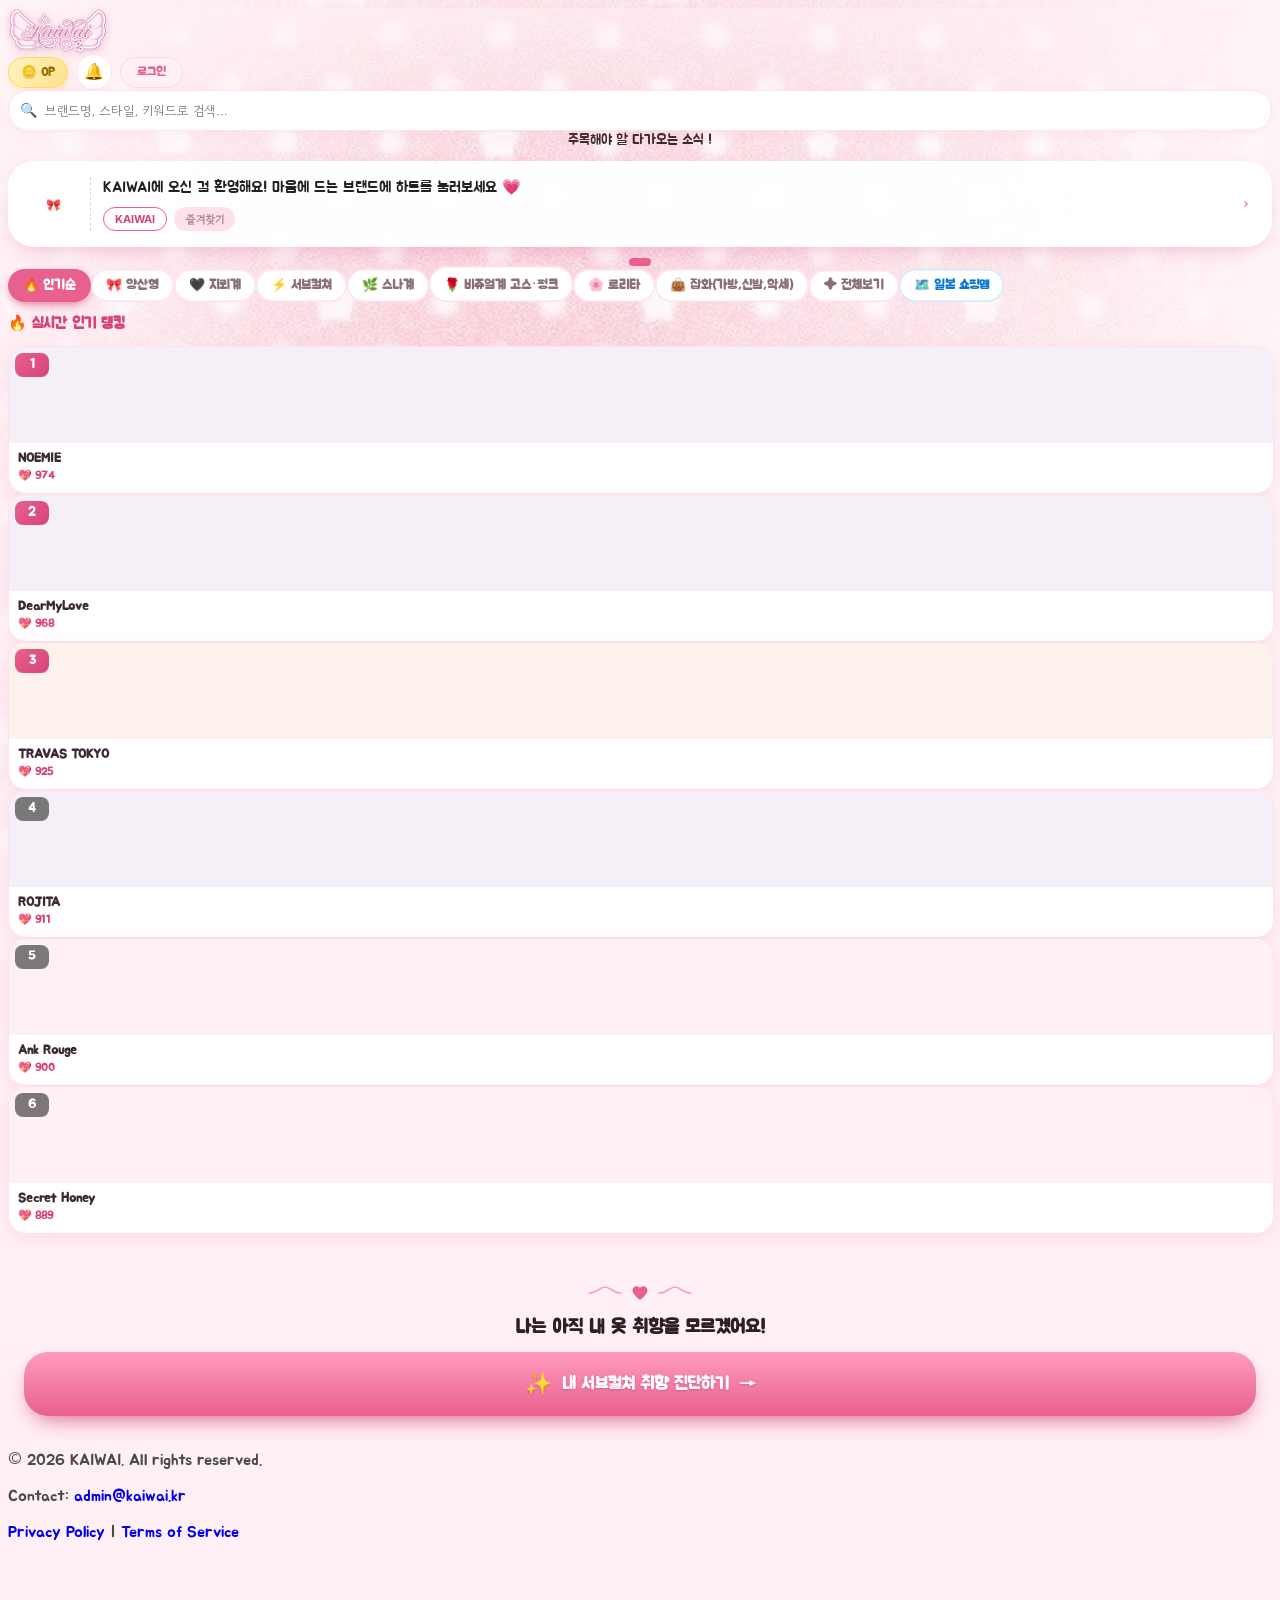
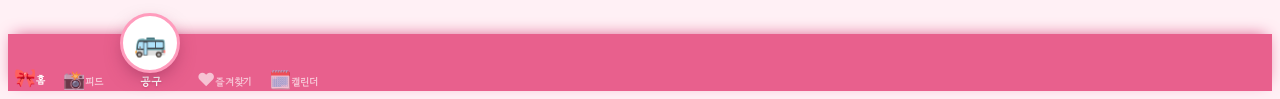
==== index.html @ 17ffdd48 "feat(fav): 즐겨찾기 탭 카드 컴팩트 가로형으로 리디자인 홈과 공유하던 매거진형 card()(개당 ~290px) 대신 즐겨찾기 전용 favCard() 신설. 60px 썸네일" ====
<!DOCTYPE html>
<html lang="ko">
<head>
<meta charset="UTF-8"/>
<meta name="viewport" content="width=device-width, initial-scale=1.0, viewport-fit=cover"/>
<title>KAIWAI 🎀 — 일본 서브컬쳐 패션 디렉토리</title>
<link rel="preconnect" href="https://fonts.googleapis.com"/>
<link rel="preconnect" href="https://fonts.gstatic.com" crossorigin/>
<link href="https://fonts.googleapis.com/css2?family=Gowun+Dodum&family=Jua&family=Inter:wght@400;500;700;800;900&family=Noto+Sans+KR:wght@300;400;500;700&display=swap" rel="stylesheet"/>
<script src="//t1.daumcdn.net/mapjsapi/bundle/postcode/prod/postcode.v2.js"></script>
<script src="coop-core.js"></script>
<link rel="stylesheet" href="assets/kaiwai.tailwind.css"/>
<!-- 소셜 로그인 전부 Supabase Auth 로 통일 (카카오/구글/네이버 SDK 모두 제거) -->
<script src="https://cdn.jsdelivr.net/npm/@supabase/supabase-js@2"></script>
<script src="auth.js?v=2"></script>
<script src="https://cdn.iamport.kr/v1/iamport.js"></script>
<style>
  /* ══ 산리오 감성 파스텔 디자인 토큰 (마이멜로디 × 쿠로미) ══ */
  :root{
    --bg:#FFF0F5;            /* 아주 연한 파스텔 핑크 */
    --pink:#FFB6C1;          /* 딸기우유 핑크 (포인트) */
    --pink-deep:#E8608D;
    --lav:#E6E6FA;           /* 라벤더 퍼플 (포인트) */
    --lav-deep:#B8A1E3;
    --ink:#4A4A4A;           /* 부드러운 차콜 그레이 */
    --card:#FFFFFF;
    --pink-line:#FFC9DD;     /* 카드 점선 테두리 */
    --soft:0 8px 24px rgba(255,182,193,.4);   /* 몽글몽글 소프트 섀도우 */
    --soft-lg:0 16px 34px rgba(255,182,193,.55);
    --jelly:cubic-bezier(.175,.885,.32,1.275); /* 통통 튀는 젤리 커브 */
    --bounce:var(--jelly);
  }
  /* 동글동글 폰트 + 연핑크 깅엄 체크 배경 (은은하게 — 카드 방해 방지) */
  body {
    font-family:'Jua','Gowun Dodum',sans-serif;
    color:var(--ink);
    background:var(--bg);
  }
  /* 월페이퍼 — 뷰포트에 고정된 풀스크린 레이어. body 의 background-attachment:fixed 는 모바일에서
     확대/깨짐 버그가 있어, position:fixed 레이어로 깔아 모든 탭·스크롤에서 자연스럽게 고정되게 함. */
  body::before{
    content:""; position:fixed; inset:0; z-index:-1; pointer-events:none;
    /* 월페이퍼를 흰-핑크 베일로 합성해 '딱 중간' 농도로 — 전 탭에 동일하게 비침 */
    background:
      linear-gradient(180deg, rgba(255,242,247,.52), rgba(255,243,249,.64)),
      url('wallpaper.jpg') center center / cover no-repeat;
  }
  #app { background:transparent !important; }
  /* 팝업(모달) 타이포 통일 — 본문은 가독성 폰트(Gowun Dodum)+또렷한 색, 제목 인라인 Jua 는 유지.
     탭 무드와 어울리게: 흐린 본문색은 모달 범위에서만 진하게 보정(탭은 영향 없음). */
  .kw-pop{ font-family:'Gowun Dodum','Jua',sans-serif; color:#4a3b40; }
  .kw-pop [style*="#8D7B80"]{ color:#6f5f64 !important; }
  .kw-pop [style*="#6B5B60"]{ color:#52434a !important; }
  .kw-pop [style*="#9A8D93"]{ color:#6f6168 !important; }
  .kw-pop [style*="#C4A8B0"]{ color:#9a7f88 !important; }
  .kw-pop [style*="#8a6f76"]{ color:#5e4a50 !important; }
  /* 바텀시트(둥근 상단 팝업)는 열릴 때 아래→위 슬라이드로 등장 — 모든 시트에 일괄 보장 */
  .kw-pop[style*="28px 28px 0 0"]{ animation:slideUp .32s cubic-bezier(.32,.72,0,1); }
  /* 몽글몽글 카드: 둥근 모서리 + 연핑크 점선 + 소프트 섀도우 + 통통 hover */
  .kawaii-card{
    background:var(--card) !important;
    border:2px dashed var(--pink-line) !important;
    border-radius:26px !important;
    box-shadow:var(--soft) !important;
    transition:transform .3s var(--bounce), box-shadow .3s ease, border-color .3s ease !important;
  }
  .kawaii-card:hover{
    transform:translateY(-5px) scale(1.025);
    box-shadow:var(--soft-lg) !important;
    border-color:var(--pink) !important;
  }
  .kawaii-card:active{ transform:scale(.97); }   /* 젤리: 눌리는 촉감 */
  /* 리스트 브랜드 카드: 테두리/라운드/그림자는 카테고리별 Tailwind 클래스가 담당.
     (kawaii-card 의 border !important 충돌을 피하려 별도 베이스 — 흰 배경 + 젤리 hover 만) */
  .kw-bcard{ background:#fff; transition:transform .3s var(--bounce), box-shadow .3s ease, border-color .3s ease; }
  .kw-bcard:hover{ transform:translateY(-5px) scale(1.02); }
  .kw-bcard:active{ transform:scale(.97); }
  /* 즐겨찾기 전용 컴팩트 가로 카드 — 저장 브랜드 빠른 스캔용(홈 매거진 카드와 분리) */
  .kw-favcard{ display:flex; align-items:center; gap:12px; background:#fff;
    border:1.5px solid var(--kw-pink-pale); border-radius:20px; padding:9px 11px;
    box-shadow:0 4px 14px -9px rgba(255,120,160,.55); cursor:pointer;
    transition:transform .26s var(--bounce), box-shadow .26s ease, border-color .26s ease; }
  .kw-favcard:hover{ transform:translateY(-3px); box-shadow:0 11px 22px -11px rgba(255,105,155,.62); border-color:var(--kw-pink-light); }
  .kw-favcard:active{ transform:scale(.975); }
  .kw-favcard__thumb{ position:relative; flex:none; width:60px; height:60px; border-radius:16px; overflow:hidden; background:var(--kw-pink-bg); }
  .kw-favcard__heart:hover{ transform:scale(1.15); }
  .kw-favcard__heart:active{ transform:scale(.9); }
  /* 통통 튀는 hover 유틸 */
  .pop{ transition:transform .25s var(--jelly) !important; }
  .pop:hover{ transform:translateY(-3px) scale(1.08); }
  nav button{ transition:transform .25s var(--jelly); }
  nav button:hover{ transform:translateY(-3px) scale(1.12); }
  nav button:active{ transform:scale(.9); }
  /* 젤리 버튼: 모든 버튼/링크에 쫀득한 눌림감 */
  button, a[onclick], a[href]{ transition:transform .3s var(--jelly), filter .15s, opacity .15s, box-shadow .25s; }
  button:active, a[onclick]:active{ transform:scale(.96); }
  /* 로고 컨테이너: 사각 로고가 흰 카드에 묻히지 않게 영역 분리 */
  .logo-wrapper{
    position:relative; flex-shrink:0; overflow:hidden;
    display:flex; align-items:center; justify-content:center;
  }
  .logo-wrapper img{
    position:absolute; inset:0; width:100%; height:100%;
    object-fit:contain; padding:8px; box-sizing:border-box;
    border:1px dashed var(--pink); border-radius:inherit;
    box-shadow:inset 0 0 6px rgba(255,182,193,.25); /* 은은한 이너 섀도우 */
    opacity:0; transition:opacity .25s;
  }
  .logo-font { font-family:'Jua','Gowun Dodum',sans-serif; font-weight:800; }
  .brand-font { font-family:'Jua','Gowun Dodum',sans-serif; font-weight:700; }
  .noscroll::-webkit-scrollbar{display:none}
  .noscroll{-ms-overflow-style:none;scrollbar-width:none}
  .drag{cursor:grab;user-select:none}
  .drag.on{cursor:grabbing}
  @keyframes fadeUp{from{opacity:0;transform:translateY(14px)}to{opacity:1;transform:translateY(0)}}
  .fu{animation:fadeUp .36s ease both}
  @keyframes slideUp{from{transform:translateY(100%)}to{transform:translateY(0)}}
  .su{animation:slideUp .32s cubic-bezier(.32,.72,0,1)}
  .clamp2{display:-webkit-box;-webkit-line-clamp:2;-webkit-box-orient:vertical;overflow:hidden}
  .masonry{columns:2;column-gap:10px}
  .mitem{break-inside:avoid;margin-bottom:10px}
  a{text-decoration:none}
  .auth-input{width:100%;padding:13px 16px;border:1.5px solid #FFD6E8;border-radius:14px;font-size:14px;color:#4A4A4A;outline:none;font-family:'Gowun Dodum',sans-serif;box-sizing:border-box;transition:border-color .2s,box-shadow .2s;-webkit-appearance:none}
  .auth-input:focus{border-color:#E8608D;box-shadow:0 0 0 3px rgba(255,111,168,.12)}
  .auth-input::placeholder{color:#C4A8B0}
  @keyframes shake{0%,100%{transform:translateX(0)}20%,60%{transform:translateX(-6px)}40%,80%{transform:translateX(6px)}}
  .shake{animation:shake .32s ease}
  @keyframes likeBounce{0%{transform:scale(1)}20%{transform:scale(1.55)}50%{transform:scale(.88)}70%{transform:scale(1.18)}85%{transform:scale(.96)}100%{transform:scale(1)}}
  .like-bounce{animation:likeBounce .5s cubic-bezier(.36,.07,.19,.97);display:inline-block}

  /* ══ v2 폴리싱 레이어 (접근성·로딩·빈상태·탭바) ══ */
  :root{
    --ink-soft:#8D7B80;     /* 보조 텍스트 */
    --ink-faint:#C4A8B0;    /* 흐린 텍스트/플레이스홀더 */
    --card-soft:#FFF5F8;    /* 연한 카드 배경 */
    --line-soft:#FFE8F0;    /* 연한 구분선 */
    --pink-mid:#E8608D;
    --pink-hot:#D6437A;
  }
  /* 모바일: 회색 탭 하이라이트 제거 + 부드러운 스크롤·관성 스크롤 */
  *{ -webkit-tap-highlight-color:transparent }
  html{ scroll-behavior:smooth }
  body{ -webkit-overflow-scrolling:touch }
  /* 키보드 접근성: 포커스 링은 키보드 탐색 시에만 (마우스 클릭엔 안 보임) */
  :focus-visible{ outline:2.5px solid var(--pink-mid); outline-offset:2px; border-radius:10px }
  button:focus:not(:focus-visible), a:focus:not(:focus-visible){ outline:none }
  /* 하단 탭바 활성 인디케이터: 핑크 점 통통 + 아이콘 살짝 확대 */
  nav button{ position:relative }
  nav button span:first-child{ transition:transform .25s var(--jelly) }
  nav button::before{
    content:""; position:absolute; top:4px; left:50%;
    width:5px; height:5px; border-radius:50%; background:var(--pink-mid);
    transform:translateX(-50%) scale(0); transition:transform .3s var(--jelly);
  }
  nav button.active::before{ transform:translateX(-50%) scale(1) }
  nav button.active span:first-child{ transform:translateY(-2px) scale(1.08) }
  /* 스켈레톤 시머 (로딩 자리표시) */
  @keyframes shimmer{ 0%{background-position:200% 0} 100%{background-position:-200% 0} }
  .kw-skel{
    background:linear-gradient(100deg,#FFEAF2 30%,#FFD3E5 50%,#FFEAF2 70%);
    background-size:200% 100%; animation:shimmer 1.3s ease-in-out infinite; border-radius:12px;
  }
  /* 빈 상태 이모지: 살랑살랑 플로팅 */
  @keyframes floaty{ 0%,100%{transform:translateY(0) rotate(-3deg)} 50%{transform:translateY(-7px) rotate(3deg)} }
  .kw-float{ display:inline-block; animation:floaty 2.8s ease-in-out infinite }
  /* 모션 최소화 선호 시: 애니메이션·전환 완화 (멀미/전정장애 배려) */
  @media (prefers-reduced-motion: reduce){
    *,*::before,*::after{
      animation-duration:.001ms !important; animation-iteration-count:1 !important;
      transition-duration:.05ms !important; scroll-behavior:auto !important;
    }
  }
  /* 검색 input 기본 X(지우기)·데코 버튼 숨김 — 커스텀 ✕ 버튼만 노출 */
  input[type="search"]::-webkit-search-cancel-button,
  input[type="search"]::-webkit-search-decoration{ -webkit-appearance:none; appearance:none; }
  input[type="search"]::-ms-clear,
  input[type="search"]::-ms-reveal{ display:none; width:0; height:0; }
  /* 헤더 포인트 칩 */
  #pointChip{ display:inline-flex; align-items:center; gap:4px; background:linear-gradient(120deg,#FFF4C2,#FFE08A);
    color:#9A6B00; font-family:'Jua','Gowun Dodum',sans-serif; font-size:12px; font-weight:800;
    padding:6px 12px; border-radius:100px; border:1.5px solid #FFD86B; box-shadow:0 2px 8px rgba(255,200,80,.35); white-space:nowrap; }
  /* 해시태그 자동완성 드롭다운 */
  #hashSuggest{ display:none; position:absolute; z-index:60; left:0; right:0; top:100%; margin-top:6px;
    background:#fff; border:1.5px solid #FFD6E8; border-radius:14px; box-shadow:0 8px 24px rgba(255,150,180,.28);
    overflow:hidden auto; max-height:196px; }
  #hashSuggest button{ display:flex; align-items:center; gap:6px; width:100%; text-align:left; padding:10px 14px;
    background:none; border:none; cursor:pointer; font-family:'Gowun Dodum',sans-serif; font-size:13px; color:#6B5B60; }
  #hashSuggest button:hover, #hashSuggest button.active{ background:#FFF0F5; color:#D6437A; }
  #hashSuggest button .ht-strong{ color:#D6437A; font-weight:700; }

  /* ── 총대 안심 인증 모달(공구 탭) ── */
  .cap-overlay{ display:none; position:fixed; inset:0; z-index:60; background:rgba(74,74,74,.42); align-items:flex-end; justify-content:center; }
  .cap-overlay.open{ display:flex; }
  .cap-sheet{ position:relative; width:100%; max-width:430px; background:#fff; border-radius:28px 28px 0 0; max-height:92vh; overflow-y:auto; animation:capUp .28s ease; }
  @keyframes capUp{ from{ transform:translateY(100%); } to{ transform:translateY(0); } }
  .cap-grab{ display:block; width:44px; height:4px; background:#FFD6E8; border-radius:100px; margin:12px auto 0; }
  .cap-close{ position:absolute; top:14px; right:14px; width:30px; height:30px; border-radius:50%; background:#FFF0F5; border:none; color:#8D7B80; cursor:pointer; font-size:13px; display:flex; align-items:center; justify-content:center; }
  .cap-body{ padding:18px 24px 36px; }
  .cap-title{ font-family:'Jua','Gowun Dodum',sans-serif; font-weight:800; font-size:22px; color:#4A4A4A; margin:6px 0 6px; }
  .cap-intro{ font-size:12px; color:#8D7B80; line-height:1.6; margin:0 0 18px; }
  .cap-input{ width:100%; box-sizing:border-box; padding:13px 14px; margin:0 0 16px; border:1.5px solid #FFD6E8; border-radius:14px; font-size:14px; color:#4A4A4A; outline:none; font-family:'Gowun Dodum',sans-serif; background:#fff; transition:border-color .2s, box-shadow .2s; }
  .cap-input:focus{ border-color:#E8608D; box-shadow:0 0 0 3px rgba(255,111,168,.12); }
  .cap-agree{ display:flex; align-items:flex-start; gap:8px; cursor:pointer; margin:2px 0 18px; font-size:12px; color:#6B5B60; line-height:1.5; }
  .cap-agree input{ margin-top:2px; width:16px; height:16px; accent-color:#D6437A; flex-shrink:0; }
  .cap-submit{ width:100%; padding:15px; border:none; border-radius:16px; cursor:pointer; color:#fff; font-family:'Jua','Gowun Dodum',sans-serif; font-weight:800; font-size:15px; background:linear-gradient(135deg,#E8608D,#D6437A); box-shadow:0 14px 26px -12px rgba(196,16,85,.85); transition:filter .15s, background .15s; }
  .cap-submit:hover:not(:disabled){ filter:brightness(1.04); }
  .cap-submit:active:not(:disabled){ transform:scale(.99); }
  .cap-submit:disabled{ background:#D8CFD4; box-shadow:none; cursor:default; }
  .cap-step{ border:1.5px solid #FFD6E8; border-radius:16px; padding:14px; margin-bottom:14px; background:#fff; transition:border-color .2s, background .2s; }
  .cap-step--done{ border-color:#B6E6CA; background:#F4FBF7; }
  .cap-step__top{ display:flex; align-items:center; justify-content:space-between; margin-bottom:10px; }
  .cap-step__no{ font-size:11px; font-weight:800; color:#D6437A; background:#FFF0F5; padding:3px 9px; border-radius:100px; font-family:'Jua','Gowun Dodum',sans-serif; }
  .cap-step__status{ font-size:12px; font-weight:800; }
  .cap-step__status--no{ color:#E5484D; }
  .cap-step__status--ok{ color:#1A9E5E; }
  .cap-step__row{ display:flex; align-items:center; gap:10px; }
  .cap-step__ico{ font-size:24px; flex-shrink:0; }
  .cap-step__body{ flex:1; min-width:0; }
  .cap-step__title{ font-size:14px; font-weight:800; color:#3A2B30; font-family:'Jua','Gowun Dodum',sans-serif; }
  .cap-step__desc{ font-size:11px; color:#8D7B80; margin-top:2px; line-height:1.45; }
  .cap-step__btn{ flex-shrink:0; border:none; cursor:pointer; font-family:'Jua','Gowun Dodum',sans-serif; font-weight:800; font-size:12px; color:#fff; background:linear-gradient(135deg,#E8608D,#D6437A); padding:10px 12px; border-radius:12px; white-space:nowrap; }
  .cap-step__btn:disabled{ background:#C9BFC4; cursor:default; }
  /* 상품 자동 불러오기: 스피너 + 채워짐 하이라이트 */
  @keyframes cbSpin{ to{ transform:rotate(360deg); } }
  .cb-spin{ display:inline-block; animation:cbSpin .9s linear infinite; }
  @keyframes cbFlash{ 0%{ box-shadow:0 0 0 0 rgba(168,85,247,.55); background:#FBEFFF; } 100%{ box-shadow:0 0 0 10px rgba(168,85,247,0); background:transparent; } }
  .cb-flash{ animation:cbFlash 1.1s ease-out; border-radius:12px; }

  /* ══════════ KAIWAI App v2 디자인 레이어 (coquette) ══════════
     홈 리뉴얼 + 공용 토큰. 기존 산리오 토큰과 공존하며 점진 적용. 이미지 0개(헌법: SVG/CSS 우선). */
  :root{
    --kw-pink:#E8608D; --kw-pink-deep:#D6437A; --kw-pink-soft:#FF9CBD;
    --kw-pink-light:#FFC6D7; --kw-pink-pale:#FFE1EC; --kw-pink-bg:#FFF2F7;
    --kw-blue-card:#E7F5FF; --kw-blue:#0B79D0; --kw-ok:#1F9D6B;
    --kw-brown:#8A5555; --kw-gray:#BFBFBF; --kw-line:#F6C9DA;
    --kw-ink:#3a2a2e; --kw-sub:#8a6f76; --kw-warn:#E0623C;
    --kw-cute:"Jua","Gowun Dodum",sans-serif;
    --kw-num:"Inter","Gowun Dodum",sans-serif;
  }
  @keyframes kwPop{0%{transform:scale(1)}35%{transform:scale(1.45)}60%{transform:scale(.9)}100%{transform:scale(1)}}
  .kw-pop{animation:kwPop .5s ease}
  /* v2 소식 캐러셀 카드 */
  .kw-news{display:flex;align-items:stretch;gap:12px;background:rgba(255,255,255,.96);border-radius:26px;padding:16px 14px;box-shadow:0 8px 22px -8px rgba(216,67,122,.35);transition:opacity .3s}
  .kw-news__date{flex:none;width:62px;display:flex;flex-direction:column;align-items:center;justify-content:center;border-right:1.5px dashed var(--kw-line);padding-right:6px}
  /* v2 필터 칩 (균등 분할) */
  .kw-chip{flex:1;height:34px;border:none;border-radius:12px;cursor:pointer;font-size:13.5px;font-weight:700;font-family:var(--kw-cute);transition:all .2s;white-space:nowrap}
  .kw-chip--on{background:var(--kw-pink);color:#fff;box-shadow:0 4px 10px -4px var(--kw-pink-deep)}
  .kw-chip--off{background:#fff;color:var(--kw-sub);box-shadow:inset 0 0 0 1.5px var(--kw-pink-pale)}
  /* v2 브랜드 그리드 카드 */
  .kw-bgrid{display:grid;grid-template-columns:repeat(3,1fr);gap:12px}
  .kw-gcard{position:relative;aspect-ratio:1/1.18;border-radius:24px;overflow:hidden;cursor:pointer;background:var(--kw-blue-card);box-shadow:0 6px 16px -8px rgba(11,121,208,.3);transition:transform .3s var(--jelly),box-shadow .3s}
  .kw-gcard:hover{transform:translateY(-4px) scale(1.02)}
  .kw-gcard:active{transform:scale(.97)}
</style>
</head>
<body class="flex justify-center min-h-screen">

<div id="app" class="relative w-full max-w-[430px] min-h-screen flex flex-col">

<!-- ══ 홈 탭 ══ -->
<div id="tHome" class="flex flex-col flex-1">
  <div class="sticky top-0 z-10 px-4 pt-7 pb-3" style="background:linear-gradient(to bottom,rgba(255,240,245,.5),rgba(255,240,245,0))">
    <div class="flex items-center justify-between mb-3">
      <img onclick="goHome()" src="kaiwai-logo-trim_resize.png" alt="KAIWAI" title="홈으로" role="button" loading="lazy" decoding="async" width="101" height="46" style="cursor:pointer;height:46px;width:auto;object-fit:contain;display:block;filter:drop-shadow(0 2px 4px rgba(214,67,122,.22))"/>
      <div style="display:flex;align-items:center;gap:8px">
        <span id="pointChip" title="내 포인트 내역 보기" onclick="openPointHistory()" style="cursor:pointer"><span style="font-size:13px">🪙</span> 0P</span>
        <button id="notifBell" onclick="openNotifs()" title="알림함" style="position:relative;background:#fff;border:1.5px solid var(--kw-pink-pale);border-radius:50%;width:36px;height:36px;cursor:pointer;font-size:16px;line-height:1;display:flex;align-items:center;justify-content:center">🔔
          <span id="notifCount" style="display:none;position:absolute;top:-4px;right:-4px;min-width:17px;height:17px;padding:0 4px;border-radius:100px;background:var(--kw-pink);color:#fff;font-size:10px;font-weight:800;align-items:center;justify-content:center;font-family:var(--kw-num)">0</span>
        </button>
        <button id="authBtn" onclick="openAuth('login')" style="background:#fff;border:1.5px solid var(--kw-pink-pale);border-radius:100px;padding:7px 16px;cursor:pointer;font-family:var(--kw-num);font-size:12px;font-weight:700;color:var(--kw-pink-deep);transition:all .2s" onmouseover="this.style.background='var(--kw-pink-pale)'" onmouseout="this.style.background='#fff'">로그인</button>
      </div>
    </div>
    <div style="position:relative">
      <span style="position:absolute;left:12px;top:50%;transform:translateY(-50%);font-size:14px;pointer-events:none;color:var(--kw-sub)">🔍</span>
      <input id="searchBox" type="search" placeholder="브랜드명, 스타일, 키워드로 검색…"
        oninput="setSearch(this.value)"
        style="width:100%;background:#fff;border:1.5px solid var(--kw-pink-pale);border-radius:100px;padding:10px 40px 10px 36px;color:var(--kw-ink);font-size:13px;outline:none;font-family:'Gowun Dodum',sans-serif;box-sizing:border-box;transition:border-color .2s,box-shadow .2s;-webkit-appearance:none;box-shadow:0 2px 12px rgba(255,150,180,.1)"
        onfocus="this.style.borderColor='var(--kw-pink)';this.style.boxShadow='0 0 0 3px rgba(232,96,141,.15)'"
        onblur="this.style.borderColor='var(--kw-pink-pale)';this.style.boxShadow='0 2px 12px rgba(255,150,180,.1)'"/>
      <button id="searchClear" onclick="clearSearch()" style="display:none;position:absolute;right:10px;top:50%;transform:translateY(-50%);background:none;border:none;color:var(--kw-sub);cursor:pointer;font-size:14px;padding:0;width:26px;height:26px;line-height:1">✕</button>
    </div>
  </div>

  <!-- ✨ 다가오는 소식 캐러셀 (실데이터: 곧 다가오는 온라인 발매·예약 일정 CAL) -->
  <div id="newsSection" class="px-4 mt-1 mb-4">
    <div style="text-align:center;font-size:14px;color:#3d2b2b;margin-bottom:12px">주목해야 할 다가오는 소식 !</div>
    <div id="newsWrap"></div>
    <div id="newsDots" style="display:flex;gap:7px;justify-content:center;margin-top:11px"></div>
  </div>

  <!-- 카테고리 필터 (v2 칩) -->
  <div id="filterRow" class="flex gap-2 overflow-x-auto noscroll px-4 pb-1 drag"></div>

  <!-- 🔥 실시간 인기 랭킹 (좋아요순 가로 스크롤) -->
  <div id="rankSection" class="mt-4 mb-4">
    <h2 class="px-4 mb-2" style="font-size:15px;font-weight:800;color:var(--kw-pink-deep);font-family:var(--kw-cute)">🔥 실시간 인기 랭킹</h2>
    <div id="rankRow" class="grid grid-cols-3 gap-2.5 px-4 pb-1"></div>
  </div>

  <p id="homeCountWrap" class="px-4 mb-2 text-xs" style="color:var(--kw-sub)"></p>
  <!-- 브랜드 3열 그리드 (v2) -->
  <div id="brandList" class="px-4 pb-2 kw-bgrid"></div>

  <!-- 윙-하트 구분선 (SVG, 헌법: 이미지 대신 SVG) -->
  <div aria-hidden="true" style="display:flex;align-items:center;justify-content:center;gap:8px;margin:18px 16px 14px;color:var(--kw-pink-soft)">
    <svg width="34" height="14" viewBox="0 0 34 14" fill="none"><path d="M33 7C25 7 22 1 17 1S9 7 1 7" stroke="currentColor" stroke-width="1.6" stroke-linecap="round"/></svg>
    <svg width="20" height="18" viewBox="0 0 24 24" fill="var(--kw-pink)"><path d="M12 21.35l-1.45-1.32C5.4 15.36 2 12.28 2 8.5 2 5.42 4.42 3 7.5 3c1.74 0 3.41.81 4.5 2.09C13.09 3.81 14.76 3 16.5 3 19.58 3 22 5.42 22 8.5c0 3.78-3.4 6.86-8.55 11.54L12 21.35z"/></svg>
    <svg width="34" height="14" viewBox="0 0 34 14" fill="none"><path d="M1 7C9 7 12 1 17 1s8 6 16 6" stroke="currentColor" stroke-width="1.6" stroke-linecap="round"/></svg>
  </div>

  <div style="text-align:center;font-size:19px;color:#2b2024;font-family:var(--kw-cute);font-weight:700;margin-bottom:12px">나는 아직 내 옷 취향을 모르겠어요!</div>
  <!-- 취향 테스트 CTA -->
  <button onclick="startQuiz()" style="margin:0 16px 14px;padding:18px 18px;border:none;border-radius:24px;cursor:pointer;background:linear-gradient(180deg,var(--kw-pink-soft),var(--kw-pink));color:#fff;font-family:var(--kw-cute);font-weight:700;font-size:17px;display:flex;align-items:center;justify-content:center;gap:10px;box-shadow:0 10px 24px -10px var(--kw-pink-deep);width:calc(100% - 32px);text-shadow:0 1px 2px rgba(180,40,90,.4)">
    <span style="font-size:22px">✨</span> 내 서브컬쳐 취향 진단하기 <span style="font-size:18px">→</span>
  </button>

  <!-- ══ 공식 비즈니스 푸터 (글로벌 제휴 네트워크 심사용) ══ -->
  <footer class="bg-gray-100 text-center text-xs text-gray-400 px-4 py-5 mt-3">
    <p class="mb-1.5">© 2026 KAIWAI. All rights reserved.</p>
    <p class="mb-2">Contact: <a href="mailto:admin@kaiwai.kr" class="text-gray-400 underline">admin@kaiwai.kr</a></p>
    <p class="flex items-center justify-center gap-2">
      <a href="#" onclick="event.preventDefault();openMenu('privacy')" class="text-gray-400 underline hover:text-gray-600">Privacy Policy</a>
      <span class="text-gray-300">|</span>
      <a href="#" onclick="event.preventDefault();openMenu('terms')" class="text-gray-400 underline hover:text-gray-600">Terms of Service</a>
    </p>
  </footer>
  <!-- 하단 고정 탭바에 가리지 않도록 여백 -->
  <div aria-hidden="true" style="height:76px"></div>
</div>

<!-- ══ 쇼핑맵 탭 ══ -->
<div id="tMap" style="display:none" class="flex-col flex-1">
  <div class="sticky top-0 z-10 px-4 pt-7 pb-3" style="background:linear-gradient(to bottom,rgba(255,240,245,.6) 85%,rgba(255,240,245,0));backdrop-filter:blur(10px)">
    <div class="flex items-center justify-between mb-4">
      <div><h1 class="font-bold text-lg" style="color:#4A4A4A;font-family:'Jua','Gowun Dodum',sans-serif">🗺️ 쇼핑 맵</h1><p style="color:#8D7B80;font-size:10px">현지 오프라인 매장 가이드</p></div>
      <span style="background:#FFE8F0;color:#8D7B80;font-size:10px;padding:4px 10px;border-radius:10px">면세 ✓ 표시 있음</span>
    </div>
    <div id="regionRow" class="flex gap-2 overflow-x-auto noscroll pb-1 drag"></div>
    <div id="mallRow" class="flex gap-2 overflow-x-auto noscroll mt-2 pb-1 drag"></div>
  </div>
  <p class="px-4 mt-3 mb-2 text-xs" style="color:#8D7B80"><span id="mapBrandCount" style="color:#4A4A4A;font-weight:700"></span> 브랜드 · <span id="mapStoreCount" style="color:#4A4A4A;font-weight:700"></span> 매장</p>
  <div id="mapList" class="px-4 pb-28 flex flex-col gap-3"></div>
</div>

<!-- ══ 피드 탭 ══ -->
<div id="tFeed" style="display:none" class="flex-col flex-1">
  <div class="sticky top-0 z-10 px-4 pt-7 pb-3" style="background:linear-gradient(to bottom,rgba(255,240,245,.6) 85%,rgba(255,240,245,0))">
    <div class="flex items-center justify-between">
      <div><h1 class="font-bold text-lg" style="color:#4A4A4A;font-family:'Jua','Gowun Dodum',sans-serif">📸 스타일 피드</h1><p style="color:#8D7B80;font-size:10px">서브컬쳐 OOTD 모음</p></div>
      <button onclick="openUpload()" style="background:#FFE0EE;color:#D6437A;border:1.5px solid #FFB3CC;font-size:11px;font-weight:700;padding:6px 14px;border-radius:100px;cursor:pointer;font-family:'Jua','Gowun Dodum',sans-serif">+ 업로드</button>
    </div>
  </div>
  <div id="feedGrid" class="px-3 pt-2 pb-28 masonry"></div>
</div>

<!-- ══ 즐겨찾기 탭 ══ -->
<div id="tFav" style="display:none" class="flex-col flex-1">
  <div class="px-4 pt-7 pb-5" style="background:linear-gradient(to bottom,rgba(255,240,245,.58) 60%,transparent)">
    <h1 class="font-bold text-lg" style="color:#4A4A4A;font-family:'Jua','Gowun Dodum',sans-serif">❤️ 즐겨찾기</h1>
    <p style="color:#8D7B80;font-size:10px;margin-top:2px">하트를 누른 브랜드 모음</p>
  </div>
  <div id="favList" class="px-4 pb-28 flex flex-col gap-3"></div>
</div>

<!-- ══ 캘린더 탭 ══ -->
<div id="tCal" style="display:none" class="flex-col flex-1">
  <div class="px-4 pt-7 pb-5" style="background:linear-gradient(to bottom,rgba(255,240,245,.58) 60%,transparent)">
    <h1 class="font-bold text-lg" style="color:#4A4A4A;font-family:'Jua','Gowun Dodum',sans-serif">🗓️ 신상 캘린더</h1>
    <p style="color:#8D7B80;font-size:10px;margin-top:2px">온라인 발매 · 예약 일정 (오프라인 제외)</p>
  </div>
  <div id="calList" class="px-4 pb-28 flex flex-col gap-3"></div>
</div>

<!-- ══ 공구(버스) 탭 ══ -->
<div id="tBus" style="display:none" class="flex-col flex-1">
  <div class="sticky top-0 z-10 px-4 pt-7 pb-3" style="background:linear-gradient(to bottom,rgba(255,240,245,.6) 85%,rgba(255,240,245,0));backdrop-filter:blur(10px)">
    <div class="flex items-center justify-between">
      <div>
        <h1 class="font-bold text-lg" style="color:#4A4A4A;font-family:'Jua','Gowun Dodum',sans-serif">🚌 안심 렌즈 공구</h1>
        <p style="color:#8D7B80;font-size:10px;margin-top:2px">안전하고 저렴하게! 렌즈라라 무배 버스 🛒</p>
      </div>
      <span id="busPointChip" title="내 포인트 내역 보기 (탑승 1회 300P)" onclick="openPointHistory()" style="display:none;cursor:pointer;align-items:center;gap:4px;background:linear-gradient(120deg,#FFF4C2,#FFE08A);border:1.5px solid #F2D27A;color:#8A6D1B;font-weight:800;font-size:13px;padding:7px 13px;border-radius:100px;font-family:'Jua','Gowun Dodum',sans-serif;white-space:nowrap;flex-shrink:0"><span style="font-size:13px">🪙</span> 0P</span>
    </div>
  </div>
  <div class="px-4 pt-1 pb-3">
    <!-- 신뢰도 슬로건 배너 (? 클릭 → 안심 공구 3대 철칙 모달) -->
    <div class="rounded-xl p-4 mb-2" style="background:#EFF6FF;border:1.5px solid #DBEAFE">
      <p style="font-size:14px;font-weight:800;color:#1E40AF;font-family:'Jua','Gowun Dodum',sans-serif;line-height:1.45">먹튀 0%, 잠수 0%. 스트레스 없는 KAIWAI 안심 버스 🚌 <span onclick="openRuleModal()" role="button" title="안심 공구 3대 철칙 보기" style="cursor:pointer;font-size:14px;vertical-align:middle;color:#94A3B8">❓</span></p>
    </div>
    <!-- 이용 가이드라인(설명서) 진입 버튼 (강조: 앰버 그라데이션 + 글로우 펄스) -->
    <style>@keyframes guidePulse{0%,100%{box-shadow:0 8px 20px -8px rgba(255,122,61,.55)}50%{box-shadow:0 12px 28px -6px rgba(255,122,61,.95)}}</style>
    <button onclick="openGuideModal()" class="w-full rounded-2xl p-4 mb-2" style="display:flex;align-items:center;justify-content:space-between;gap:10px;border:none;cursor:pointer;text-align:left;background:linear-gradient(120deg,#FFB020,#FF7A3D);font-family:'Jua','Gowun Dodum',sans-serif;animation:guidePulse 2.2s ease-in-out infinite">
      <span style="display:flex;align-items:center;gap:10px;min-width:0">
        <span style="font-size:23px;flex-shrink:0">📖</span>
        <span style="min-width:0;line-height:1.3">
          <span style="display:block;font-size:14.5px;font-weight:800;color:#fff;text-shadow:0 1px 2px rgba(0,0,0,.14)">카이와이 안심 공구 가이드</span>
          <span style="display:block;font-size:11px;font-weight:700;color:#FFF3D6;margin-top:1px">포인트·총대·탑승자 필독 안내</span>
        </span>
      </span>
      <span style="flex-shrink:0;font-size:11.5px;font-weight:800;color:#D6437A;background:#fff;padding:7px 13px;border-radius:100px;white-space:nowrap;box-shadow:0 2px 6px rgba(0,0,0,.14)">필독 ›</span>
    </button>
    <!-- 총대 권한 배너 (JS 동적 렌더 — verified_host 상태별: 미인증=신청 버튼 / 인증=차분한 안내) -->
    <div id="captainBanner"></div>
  </div>
  <div id="busList" class="px-4 pb-28 flex flex-col gap-3"></div>
</div>

<!-- ══ 하단 탭바 ══ -->
<nav class="fixed bottom-0 z-20 w-full max-w-[430px] flex" style="background:var(--kw-pink);box-shadow:0 -4px 16px -6px var(--kw-pink-deep)">
  <button id="nb-home" onclick="go('home')" class="active flex-1 flex flex-col items-center gap-0.5 py-3" style="font-size:10px;font-weight:700;color:#fff;border:none;background:none;cursor:pointer;font-family:var(--kw-num);transition:opacity .2s,transform .2s"><span style="font-size:18px">🎀</span>홈</button>
  <button id="nb-feed" onclick="go('feed')" class="flex-1 flex flex-col items-center gap-0.5 py-3" style="font-size:10px;font-weight:700;color:#fff;opacity:.62;border:none;background:none;cursor:pointer;font-family:var(--kw-num);transition:opacity .2s,transform .2s"><span style="font-size:18px">📸</span>피드</button>
  <button id="nb-bus"  onclick="go('bus')"  class="flex-1 flex flex-col items-center justify-end py-2" style="border:none;background:none;cursor:pointer;font-family:var(--kw-num)">
    <span id="nb-bus-icon" style="margin-top:-22px;width:54px;height:54px;border-radius:50%;display:flex;align-items:center;justify-content:center;font-size:26px;background:#fff;box-shadow:0 7px 18px -4px rgba(120,30,70,.5);border:3px solid var(--kw-pink-soft);transition:transform .25s var(--jelly)">🚌</span>
    <span style="font-size:11px;font-weight:800;color:#fff;margin-top:4px;text-shadow:0 1px 2px rgba(150,30,75,.3)">공구</span>
  </button>
  <button id="nb-fav"  onclick="go('fav')"  class="flex-1 flex flex-col items-center gap-0.5 py-3" style="font-size:10px;font-weight:700;color:#fff;opacity:.62;border:none;background:none;cursor:pointer;font-family:var(--kw-num);transition:opacity .2s,transform .2s"><span style="font-size:18px">❤️</span>즐겨찾기</button>
  <button id="nb-cal"  onclick="go('cal')"  class="flex-1 flex flex-col items-center gap-0.5 py-3" style="font-size:10px;font-weight:700;color:#fff;opacity:.62;border:none;background:none;cursor:pointer;font-family:var(--kw-num);transition:opacity .2s,transform .2s"><span style="font-size:18px">🗓️</span>캘린더</button>
</nav>

<!-- ══ [공구] 탭 전용: 공구 열기 플로팅 버튼(FAB) ══ -->
<button id="busFab" onclick="openCreateBus()" class="shadow-lg"
  style="display:none;position:fixed;bottom:96px;right:max(16px,calc(50% - 199px));z-index:30;border:none;cursor:pointer;display:none;align-items:center;gap:7px;padding:14px 18px;border-radius:100px;color:#fff;font-family:'Jua','Gowun Dodum',sans-serif;font-weight:800;font-size:14px;background:linear-gradient(135deg,#E8608D,#D6437A);box-shadow:0 12px 26px -8px rgba(196,16,85,.7)">
  <span style="font-size:16px">➕</span> 공구 열기
</button>

<!-- ══ God Mode 디버그 FAB (관리자 전용 · 기본 숨김) ══ -->
<button id="godFab" onclick="openGodPanel()" title="God Mode 디버그" style="display:none;position:fixed;left:max(12px,calc(50% - 207px));bottom:84px;z-index:40;width:46px;height:46px;border-radius:50%;border:2px solid #7BE8A8;background:#1B1430;color:#7BE8A8;font-size:18px;cursor:pointer;box-shadow:0 0 16px rgba(123,232,168,.5);animation:godPulse 2.4s ease-in-out infinite">🐞</button>
<style>@keyframes godPulse{0%,100%{box-shadow:0 0 10px rgba(123,232,168,.4)}50%{box-shadow:0 0 22px rgba(123,232,168,.8)}}</style>

<div id="godOverlay" onclick="if(event.target===this)closeGodPanel()" style="display:none;position:fixed;inset:0;background:rgba(0,0,0,.6);z-index:61;align-items:center;justify-content:center;padding:22px">
  <div onclick="event.stopPropagation()" style="width:100%;max-width:340px;background:#14101F;border:1.5px solid #2F5A2C;border-radius:20px;padding:20px;box-shadow:0 0 30px rgba(123,232,168,.35)">
    <div class="flex items-center justify-between" style="margin-bottom:12px">
      <span style="font-size:15px;font-weight:800;color:#7BE8A8;font-family:'Jua','Gowun Dodum',sans-serif">🐞 God Mode 디버그</span>
      <button onclick="closeGodPanel()" style="width:28px;height:28px;border-radius:50%;border:none;background:#2A2440;color:#9A8FB5;cursor:pointer;font-size:12px">✕</button>
    </div>
    <pre id="godState" style="font-size:11px;color:#B6E6CA;background:#0C0916;border:1px solid #241C38;border-radius:10px;padding:10px;max-height:170px;overflow:auto;white-space:pre-wrap;margin:0 0 12px;font-family:ui-monospace,monospace"></pre>
    <div style="display:grid;grid-template-columns:1fr 1fr;gap:8px">
      <button onclick="godToggleVerified()" style="border:none;cursor:pointer;border-radius:12px;padding:11px;font-size:12px;font-weight:800;color:#1B1430;background:#7BE8A8;font-family:'Jua','Gowun Dodum',sans-serif">🛡️ 총대 인증 토글</button>
      <button onclick="godAddPoints()" style="border:none;cursor:pointer;border-radius:12px;padding:11px;font-size:12px;font-weight:800;color:#1B1430;background:#FFD166;font-family:'Jua','Gowun Dodum',sans-serif">🪙 +1000P</button>
      <button onclick="godRunTest()" style="border:none;cursor:pointer;border-radius:12px;padding:11px;font-size:12px;font-weight:800;color:#fff;background:#2D6FE0;font-family:'Jua','Gowun Dodum',sans-serif">🧪 로직 자동테스트</button>
      <button onclick="location.reload()" style="border:1px solid #3A3458;cursor:pointer;border-radius:12px;padding:11px;font-size:12px;font-weight:800;color:#B6AAD0;background:transparent;font-family:'Jua','Gowun Dodum',sans-serif">♻️ 새로고침</button>
    </div>
    <button id="godOverrideBtn" onclick="godToggleOverride()" style="width:100%;margin-top:8px;border:1.5px solid #E5484D;cursor:pointer;border-radius:12px;padding:12px;font-size:12px;font-weight:800;color:#fff;background:#3A1A22;font-family:'Jua','Gowun Dodum',sans-serif">🔓 모든 제약 우회 (OFF)</button>
    <p style="font-size:10px;color:#6B6486;margin-top:10px;line-height:1.5">관리자(God Mode) 계정에만 노출되는 디버깅 패널입니다. <b style="color:#FF8A8A">모든 제약 우회</b>가 ON 이면 주문/입금 여부와 무관하게 공구·피드 강제 삭제(탑승자 보증금 자동 환불)가 가능합니다.</p>

    <!-- 🎁 유저 포인트 관리 (특정 유저에게 ±지급) -->
    <div style="margin-top:14px;border-top:1px solid #241C38;padding-top:12px">
      <div style="font-size:12px;font-weight:800;color:#FFD166;margin-bottom:8px;font-family:'Jua','Gowun Dodum',sans-serif">🎁 유저 포인트 관리</div>
      <input id="godUserQuery" placeholder="닉네임/아이디 검색" oninput="godSearchUsers(this.value)" style="width:100%;box-sizing:border-box;background:#0C0916;border:1px solid #241C38;border-radius:10px;padding:9px;color:#E8DFF5;font-size:12px;margin-bottom:8px"/>
      <div id="godUserResults" style="max-height:130px;overflow:auto;margin-bottom:8px"></div>
      <div id="godGrantBox" style="display:none">
        <div id="godGrantTarget" style="font-size:11px;color:#B6E6CA;margin-bottom:6px"></div>
        <div style="display:flex;gap:6px">
          <input id="godGrantAmount" type="number" placeholder="±포인트 (예: 500 / -300)" style="flex:1;min-width:0;background:#0C0916;border:1px solid #241C38;border-radius:10px;padding:9px;color:#E8DFF5;font-size:12px"/>
          <button id="godGrantBtn" onclick="godGrantToSelected()" style="border:none;cursor:pointer;border-radius:10px;padding:9px 14px;font-size:12px;font-weight:800;color:#1B1430;background:#FFD166;font-family:'Jua','Gowun Dodum',sans-serif">지급</button>
        </div>
      </div>
    </div>
  </div>
</div>
</div>

<!-- ══ 브랜드 모달 ══ -->
<div id="overlay" onclick="closeModal()" style="display:none;position:fixed;inset:0;background:rgba(74,74,74,.4);z-index:40;align-items:flex-end;justify-content:center">
  <div id="mSheet" onclick="event.stopPropagation()" class="kw-pop" style="position:relative;width:100%;max-width:430px;background:#FFF7FB;border-radius:28px 28px 0 0;overflow-y:auto;max-height:90vh">
    <div id="mBody"></div>
  </div>
</div>

<!-- ══ OOTD 업로드 모달 ══ -->
<div id="uploadOverlay" onclick="closeUpload()" style="display:none;position:fixed;inset:0;background:rgba(74,74,74,.4);z-index:50;align-items:flex-end;justify-content:center">
  <div id="uploadSheet" onclick="event.stopPropagation()" class="kw-pop" style="position:relative;width:100%;max-width:430px;background:#FFF7FB;border-radius:28px 28px 0 0;overflow-y:auto;max-height:92vh">
    <div style="width:44px;height:4px;background:#FFD6E8;border-radius:100px;margin:12px auto 0"></div>
    <button onclick="closeUpload()" style="position:absolute;top:14px;right:14px;width:30px;height:30px;border-radius:50%;background:#FFF0F5;border:none;color:#8D7B80;cursor:pointer;font-size:13px;z-index:10;display:flex;align-items:center;justify-content:center">✕</button>
    <div style="padding:24px 24px 40px">
      <h2 style="font-family:'Jua','Gowun Dodum',sans-serif;font-weight:800;font-size:22px;color:#4A4A4A;margin:8px 0 20px">OOTD 업로드 📸</h2>

      <!-- 사진 첨부 (숨겨진 input + 점선 박스) -->
      <input id="uploadFile" type="file" accept="image/*" style="display:none" onchange="previewUpload(event)"/>
      <div id="uploadDrop" onclick="document.getElementById('uploadFile').click()"
           style="position:relative;width:100%;aspect-ratio:1/1;border:2px dashed #FFB3CC;border-radius:20px;background:#FFF5F8;display:flex;flex-direction:column;align-items:center;justify-content:center;cursor:pointer;overflow:hidden;transition:background .2s"
           onmouseover="this.style.background='#FFE0EE'" onmouseout="this.style.background='#FFF5F8'">
        <img id="uploadPreview" alt="미리보기" style="display:none;position:absolute;inset:0;width:100%;height:100%;object-fit:cover"/>
        <div id="uploadPlaceholder" style="text-align:center;pointer-events:none">
          <div style="font-size:40px;margin-bottom:8px">🎀</div>
          <p style="font-size:13px;font-weight:700;color:#D6437A;font-family:'Jua','Gowun Dodum',sans-serif">사진을 첨부해 주세요</p>
          <p style="font-size:11px;color:#C4A8B0;margin-top:4px">탭해서 갤러리에서 선택</p>
        </div>
      </div>

      <!-- 코디 설명 / 해시태그 (# 입력 시 자동완성) -->
      <div style="position:relative;margin-top:16px">
        <textarea id="uploadCaption" rows="3" placeholder="오늘의 코디를 설명해 주세요 ✨  #지뢰계 #양산형"
          oninput="onCaptionInput(event)" onkeydown="onCaptionKey(event)" onblur="onCaptionBlur()"
          style="width:100%;padding:13px 16px;border:1.5px solid #FFD6E8;border-radius:14px;font-size:14px;color:#4A4A4A;outline:none;font-family:'Gowun Dodum',sans-serif;box-sizing:border-box;resize:none;line-height:1.6;transition:border-color .2s,box-shadow .2s"
          onfocus="this.style.borderColor='#E8608D';this.style.boxShadow='0 0 0 3px rgba(255,111,168,.12)'"></textarea>
        <div id="hashSuggest" role="listbox" aria-label="해시태그 추천"></div>
      </div>

      <!-- 완료 -->
      <button id="uploadSubmitBtn" onclick="submitPost()"
        style="width:100%;margin-top:18px;padding:15px;border:none;border-radius:16px;cursor:pointer;color:#fff;font-family:'Jua','Gowun Dodum',sans-serif;font-weight:800;font-size:15px;background:linear-gradient(135deg,#E8608D,#D6437A);box-shadow:0 14px 26px -12px rgba(196,16,85,.9);transition:filter .15s"
        onmouseover="this.style.filter='brightness(1.05)'" onmouseout="this.style.filter='none'">피드에 공유하기</button>
    </div>
  </div>
</div>

<!-- ══ 게시물 상세 모달 ══ -->
<div id="postDetailOverlay" onclick="closePostDetail()" style="display:none;position:fixed;inset:0;background:rgba(74,74,74,.4);z-index:50;align-items:flex-end;justify-content:center">
  <div id="postDetailSheet" onclick="event.stopPropagation()" class="kw-pop" style="position:relative;width:100%;max-width:430px;background:#FFF7FB;border-radius:28px 28px 0 0;overflow:hidden;max-height:92vh;display:flex;flex-direction:column">
    <button onclick="closePostDetail()" style="position:absolute;top:14px;right:14px;width:30px;height:30px;border-radius:50%;background:rgba(255,255,255,.85);backdrop-filter:blur(6px);border:none;color:#8D7B80;cursor:pointer;font-size:13px;z-index:10;display:flex;align-items:center;justify-content:center">✕</button>
    <div id="postDetailBody" style="overflow-y:auto"></div>
  </div>
</div>

<!-- ══ 원스텝 탑승 폼 모달 (상품·배송·입금·영수증 한 번에) ══ -->
<div id="boardOverlay" onclick="closeBoard()" style="display:none;position:fixed;inset:0;background:rgba(74,74,74,.4);z-index:55;align-items:flex-end;justify-content:center">
  <div id="boardSheet" onclick="event.stopPropagation()" class="kw-pop" style="position:relative;width:100%;max-width:430px;background:#FFF7FB;border-radius:28px 28px 0 0;max-height:92vh;display:flex;flex-direction:column;overflow:hidden">
    <div style="width:44px;height:4px;background:#FFD6E8;border-radius:100px;margin:12px auto 4px"></div>
    <button onclick="closeBoard()" style="position:absolute;top:14px;right:14px;width:30px;height:30px;border-radius:50%;background:#FFF0F5;border:none;color:#8D7B80;cursor:pointer;font-size:13px;z-index:10;display:flex;align-items:center;justify-content:center">✕</button>
    <form id="boardForm" onsubmit="submitBoard(event)" style="display:flex;flex-direction:column;min-height:0;flex:1">
      <!-- 스크롤 본문 -->
      <div style="overflow-y:auto;flex:1;padding:8px 24px 18px">
        <h2 style="font-family:'Jua','Gowun Dodum',sans-serif;font-weight:800;font-size:22px;color:#4A4A4A;margin:0 0 12px">🚌 버스 탑승하기</h2>
        <!-- 선택한 버스 요약 -->
        <div id="boardBusInfo" class="rounded-2xl px-4 py-3 mb-4" style="background:#FFF5F8;border:1.5px solid #FFE0EE">
          <p id="boardBusTitle" style="font-size:13px;font-weight:800;color:#3A2B30;line-height:1.45"></p>
          <p id="boardBusCaptain" style="font-size:11px;color:#8D7B80;margin-top:3px"></p>
          <button type="button" id="boardViewProduct" onclick="viewBusProduct(_boardBusId)" class="active:scale-95 transition-transform" style="display:none;margin-top:9px;border:1.5px solid #BBD6F5;background:#fff;color:#0064FF;cursor:pointer;font-family:'Jua','Gowun Dodum',sans-serif;font-size:11px;font-weight:800;padding:7px 13px;border-radius:100px">🔗 렌즈라라에서 상품 보기</button>
        </div>

        <!-- 🛂 면세 한도 안내 (관부가세 폭탄 방지) -->
        <div class="rounded-2xl px-4 py-3 mb-4" style="background:#FFF7E6;border:1.5px solid #FCE3A8">
          <p style="font-size:12px;font-weight:800;color:#B8860B;font-family:'Jua','Gowun Dodum',sans-serif">🛂 남은 면세 한도 <span id="boardRemain" style="color:#D6437A">-</span></p>
          <p style="font-size:10px;color:#B6A06A;margin-top:3px;line-height:1.5">한도를 넘기면 관부가세가 부과돼요. 남은 한도 안에서만 담을 수 있어요.</p>
        </div>

        <!-- 섹션 A: 상품 및 배송 방법 -->
        <p style="font-size:12px;font-weight:800;color:#3A2B30;margin:0 0 10px;font-family:'Jua','Gowun Dodum',sans-serif">🛍️ 상품 · 배송 방법</p>

        <div id="boardLinkWrap">
        <label id="boardUrlLabel" style="display:block;font-size:12px;font-weight:800;color:#D6437A;margin-bottom:6px;font-family:'Jua','Gowun Dodum',sans-serif">🔗 구매할 렌즈 링크 입력 <span style="color:#8D7B80;font-weight:600">(선택)</span></label>
        <input id="boardUrl" placeholder="렌즈 상품 페이지 주소를 붙여넣으세요" oninput="checkBoardDomain()"
          style="width:100%;padding:13px 14px;border:1.5px solid #FFD6E8;border-radius:14px;font-size:14px;color:#4A4A4A;outline:none;font-family:'Gowun Dodum',sans-serif;box-sizing:border-box;margin-bottom:8px;background:#fff"/>
        <p id="boardDomainWarn" style="display:none;font-size:11px;font-weight:700;color:#E5484D;line-height:1.5;margin:0 0 8px"></p>
        <button type="button" id="boardFetchBtn" onclick="autofillBoardFromUrl()"
          style="width:100%;padding:12px;border:none;border-radius:12px;cursor:pointer;color:#fff;font-family:'Jua','Gowun Dodum',sans-serif;font-weight:800;font-size:13px;background:linear-gradient(135deg,#A855F7,#EC4899);box-shadow:0 8px 18px -8px rgba(168,85,247,.7);margin-bottom:10px">✨ 내 렌즈 불러오기</button>
        </div>

        <!-- 추천 렌즈 빠른 담기 (lens_catalog SWR) -->
        <div id="boardCuratedWrap" style="margin-bottom:12px">
          <label style="display:block;font-size:12px;font-weight:800;color:#D6437A;margin-bottom:6px;font-family:'Jua','Gowun Dodum',sans-serif">✨ 추천 렌즈에서 빠르게 담기</label>
          <div id="boardCurated" style="display:flex;gap:8px;overflow-x:auto;padding-bottom:4px;-webkit-overflow-scrolling:touch"></div>
        </div>

        <!-- 상품 미리보기 썸네일 -->
        <div id="boardImgWrap" style="display:none;margin-bottom:12px;text-align:center">
          <img id="boardImgPreview" alt="렌즈 미리보기" style="max-width:100%;max-height:150px;border-radius:12px;border:1.5px solid #EBC9F5;background:#fff" onerror="this.parentElement.style.display='none'"/>
        </div>

        <!-- 상품 정보 (자동/수동) -->
        <div style="background:#FFF6FB;border:1.5px dashed #F2B8DC;border-radius:16px;padding:14px;margin-bottom:16px">
          <p id="boardInfoTitle" style="font-size:11px;font-weight:800;color:#D6437A;margin:0 0 10px;font-family:'Jua','Gowun Dodum',sans-serif">📝 렌즈 정보 (직접 입력 / 수정 가능)</p>
          <label style="display:block;font-size:11px;font-weight:700;color:#8D7B80;margin-bottom:4px">상품명 *</label>
          <input id="boardProdName" maxlength="60" oninput="updateBoardBtn()" placeholder="예) Bambi Series 원데이 (아몬드)"
            style="width:100%;padding:11px 12px;border:1.5px solid #FFD6E8;border-radius:12px;font-size:13px;color:#4A4A4A;outline:none;font-family:'Gowun Dodum',sans-serif;box-sizing:border-box;margin-bottom:10px;background:#fff"/>
          <label style="display:block;font-size:11px;font-weight:700;color:#8D7B80;margin-bottom:4px">가격 (엔 ¥) *</label>
          <div style="position:relative">
            <span style="position:absolute;left:12px;top:50%;transform:translateY(-50%);font-size:13px;font-weight:800;color:#D6437A;pointer-events:none">¥</span>
            <input id="boardProdPrice" type="number" min="1" inputmode="numeric" oninput="updateReceipt()" placeholder="예) 1760"
              style="width:100%;padding:11px 12px 11px 28px;border:1.5px solid #FFD6E8;border-radius:12px;font-size:13px;color:#4A4A4A;outline:none;font-family:'Gowun Dodum',sans-serif;box-sizing:border-box;background:#fff"/>
          </div>
        </div>

        <label style="display:block;font-size:12px;font-weight:800;color:#D6437A;margin-bottom:6px;font-family:'Jua','Gowun Dodum',sans-serif">수량 *</label>
        <div class="flex items-center gap-3" style="margin-bottom:16px">
          <button type="button" onclick="changeQty(-1)"
            style="width:42px;height:42px;border-radius:12px;border:1.5px solid #FFD6E8;background:#fff;color:#D6437A;font-size:20px;font-weight:800;cursor:pointer;flex-shrink:0">−</button>
          <input id="boardQty" type="number" min="1" value="1" inputmode="numeric" oninput="updateReceipt()" readonly
            style="flex:1;text-align:center;padding:11px;border:1.5px solid #FFD6E8;border-radius:12px;font-size:16px;font-weight:800;color:#4A4A4A;outline:none;font-family:'Jua','Gowun Dodum',sans-serif;box-sizing:border-box;background:#fff"/>
          <button type="button" onclick="changeQty(1)"
            style="width:42px;height:42px;border-radius:12px;border:1.5px solid #FFD6E8;background:#fff;color:#D6437A;font-size:20px;font-weight:800;cursor:pointer;flex-shrink:0">+</button>
        </div>
        <p id="boardLimitWarn" style="display:none;font-size:11px;font-weight:800;color:#E5484D;line-height:1.5;margin:-8px 0 16px"></p>

        <div id="boardPowerWrap">
        <label style="display:block;font-size:12px;font-weight:800;color:#D6437A;margin-bottom:6px;font-family:'Jua','Gowun Dodum',sans-serif">도수 선택 * <span style="color:#8D7B80;font-weight:600">(무도수는 0.00)</span></label>
        <div class="flex gap-2" style="margin-bottom:16px">
          <div style="flex:1">
            <span style="display:block;font-size:11px;font-weight:700;color:#8D7B80;margin-bottom:4px">좌 (L)</span>
            <select id="boardPowerL" onchange="updateBoardBtn()"
              style="width:100%;padding:12px 12px;border:1.5px solid #FFD6E8;border-radius:14px;font-size:14px;color:#4A4A4A;outline:none;font-family:'Gowun Dodum',sans-serif;box-sizing:border-box;background:#fff"></select>
          </div>
          <div style="flex:1">
            <span style="display:block;font-size:11px;font-weight:700;color:#8D7B80;margin-bottom:4px">우 (R)</span>
            <select id="boardPowerR" onchange="updateBoardBtn()"
              style="width:100%;padding:12px 12px;border:1.5px solid #FFD6E8;border-radius:14px;font-size:14px;color:#4A4A4A;outline:none;font-family:'Gowun Dodum',sans-serif;box-sizing:border-box;background:#fff"></select>
          </div>
        </div>
        </div>

        <label style="display:block;font-size:12px;font-weight:800;color:#D6437A;margin-bottom:8px;font-family:'Jua','Gowun Dodum',sans-serif">수령 방법 *</label>
        <div class="flex flex-col gap-2" style="margin-bottom:20px">
          <label class="flex items-center gap-2.5" style="cursor:pointer;padding:11px 13px;border:1.5px solid #FFE0EE;border-radius:14px">
            <input type="radio" name="boardShip" value="conv" checked onchange="updateReceipt()" style="width:16px;height:16px;accent-color:#D6437A"/>
            <span style="font-size:13px;font-weight:700;color:#3A2B30">편의점 반택 <span style="color:#8D7B80;font-weight:600">(1,800원)</span></span>
          </label>
          <label class="flex items-center gap-2.5" style="cursor:pointer;padding:11px 13px;border:1.5px solid #FFE0EE;border-radius:14px">
            <input type="radio" name="boardShip" value="home" onchange="updateReceipt()" style="width:16px;height:16px;accent-color:#D6437A"/>
            <span style="font-size:13px;font-weight:700;color:#3A2B30">일반 자택 택배 <span style="color:#8D7B80;font-weight:600">(3,500원)</span></span>
          </label>
          <label class="flex items-center gap-2.5" style="cursor:pointer;padding:11px 13px;border:1.5px solid #FFE0EE;border-radius:14px">
            <input type="radio" name="boardShip" value="etc" onchange="updateReceipt()" style="width:16px;height:16px;accent-color:#D6437A"/>
            <span style="font-size:13px;font-weight:700;color:#3A2B30">기타택배 <span style="color:#8D7B80;font-weight:600">(금액 직접입력)</span></span>
          </label>
          <input id="boardShipEtc" type="number" min="0" inputmode="numeric" placeholder="기타 배송비 입력 (원)" oninput="updateReceipt()"
            style="display:none;width:100%;padding:11px 14px;border:1.5px solid #FFD6E8;border-radius:14px;font-size:14px;color:#4A4A4A;outline:none;font-family:'Gowun Dodum',sans-serif;box-sizing:border-box"/>
        </div>

        <!-- 섹션 B: 배송 및 입금 정보 -->
        <p style="font-size:12px;font-weight:800;color:#3A2B30;margin:0 0 10px;font-family:'Jua','Gowun Dodum',sans-serif">📦 배송 · 입금 정보</p>

        <label style="display:block;font-size:12px;font-weight:800;color:#D6437A;margin-bottom:6px;font-family:'Jua','Gowun Dodum',sans-serif">입금자명 (내 통장 이름) *</label>
        <input id="bPayer" required oninput="updateBoardBtn()" placeholder="방장이 통장에서 확인할 이름"
          style="width:100%;padding:13px 14px;border:1.5px solid #FFD6E8;border-radius:14px;font-size:14px;color:#4A4A4A;outline:none;font-family:'Gowun Dodum',sans-serif;box-sizing:border-box;margin-bottom:16px"/>

        <label style="display:block;font-size:12px;font-weight:800;color:#D6437A;margin-bottom:6px;font-family:'Jua','Gowun Dodum',sans-serif">수령인 실명 *</label>
        <input id="bName" required oninput="updateBoardBtn()" placeholder="택배 수령인 실명"
          style="width:100%;padding:13px 14px;border:1.5px solid #FFD6E8;border-radius:14px;font-size:14px;color:#4A4A4A;outline:none;font-family:'Gowun Dodum',sans-serif;box-sizing:border-box;margin-bottom:16px"/>

        <label style="display:block;font-size:12px;font-weight:800;color:#D6437A;margin-bottom:6px;font-family:'Jua','Gowun Dodum',sans-serif">전화번호 *</label>
        <input id="bPhone" required type="tel" inputmode="numeric" oninput="updateBoardBtn()" placeholder="01012345678 (숫자만 10~11자리)"
          style="width:100%;padding:13px 14px;border:1.5px solid #FFD6E8;border-radius:14px;font-size:14px;color:#4A4A4A;outline:none;font-family:'Gowun Dodum',sans-serif;box-sizing:border-box;margin-bottom:16px"/>

        <div id="bAddrConvWrap">
          <label style="display:block;font-size:12px;font-weight:800;color:#D6437A;margin-bottom:6px;font-family:'Jua','Gowun Dodum',sans-serif">수령 편의점 주소 *</label>
          <input id="bAddr" oninput="updateBoardBtn()" onclick="openAddrSearch('bAddr')" placeholder="클릭 → 주소 검색 후 점포명 추가"
            style="width:100%;padding:13px 14px;border:1.5px solid #FFD6E8;border-radius:14px;font-size:14px;color:#4A4A4A;outline:none;font-family:'Gowun Dodum',sans-serif;box-sizing:border-box;margin-bottom:8px;cursor:pointer"/>
        </div>
        <div id="bAddrHomeWrap">
          <label id="bAddrHomeLabel" style="display:block;font-size:12px;font-weight:800;color:#D6437A;margin-bottom:6px;font-family:'Jua','Gowun Dodum',sans-serif">일반 자택 배송지 주소 *</label>
          <input id="bAddrHome" oninput="updateBoardBtn()" onclick="openAddrSearch('bAddrHome')" placeholder="클릭 → 도로명 주소 검색"
            style="width:100%;padding:13px 14px;border:1.5px solid #FFD6E8;border-radius:14px;font-size:14px;color:#4A4A4A;outline:none;font-family:'Gowun Dodum',sans-serif;box-sizing:border-box;margin-bottom:8px;cursor:pointer"/>
          <input id="bAddrHomeDetail" oninput="updateBoardBtn()" placeholder="상세주소 (동, 호수)"
            style="display:none;width:100%;padding:13px 14px;border:1.5px solid #FFD6E8;border-radius:14px;font-size:14px;color:#4A4A4A;outline:none;font-family:'Gowun Dodum',sans-serif;box-sizing:border-box;margin-bottom:8px"/>
        </div>
        <div class="rounded-xl px-3 py-2.5 mb-4" style="background:#F0ECEE">
          <p style="font-size:11px;color:#8D7B80;line-height:1.5">🔒 통관고유부호는 <b>총대 명의 통관</b>으로 진행되어 <b>수집하지 않습니다.</b></p>
        </div>

        <label style="display:block;font-size:12px;font-weight:800;color:#D6437A;margin-bottom:6px;font-family:'Jua','Gowun Dodum',sans-serif">총대에게 남길 메모 (선택)</label>
        <textarea id="boardMemo" rows="2" placeholder="예) 만약 품절이면 환불해주세요 / 도수 변경 가능할까요?"
          style="width:100%;padding:13px 14px;border:1.5px solid #FFD6E8;border-radius:14px;font-size:14px;color:#4A4A4A;outline:none;font-family:'Gowun Dodum',sans-serif;box-sizing:border-box;resize:none;line-height:1.6;margin-bottom:20px"></textarea>

        <!-- 섹션 C: 실시간 영수증 -->
        <div class="bg-gray-50 p-4 rounded-xl">
          <p style="font-size:11px;font-weight:800;color:#8D7B80;margin:0 0 10px;letter-spacing:.3px">🧾 예상 결제 영수증 <span style="font-weight:600;color:#B6AAB0">(100엔 = 900원 적용)</span></p>
          <div class="flex items-center justify-between" style="margin-bottom:7px">
            <span style="font-size:13px;color:#6B5B60">상품가 (원화)</span>
            <span id="rcGoods" style="font-size:14px;font-weight:700;color:#4A4A4A;font-family:'Jua','Gowun Dodum',sans-serif">-</span>
          </div>
          <div class="flex items-center justify-between" style="margin-bottom:10px">
            <span id="rcShipLabel" style="font-size:13px;color:#6B5B60">배송비 (편의점 반택)</span>
            <span id="rcShip" style="font-size:14px;font-weight:700;color:#4A4A4A;font-family:'Jua','Gowun Dodum',sans-serif">1,800원</span>
          </div>
          <div class="flex items-center justify-between" style="padding-top:11px;border-top:1.5px dashed #E2DCE0">
            <span style="font-size:13px;font-weight:800;color:#4A4A4A;font-family:'Jua','Gowun Dodum',sans-serif">최종 결제 예정 금액</span>
            <span id="rcTotal" style="font-size:21px;font-weight:800;color:#FF1E88;font-family:'Jua','Gowun Dodum',sans-serif">-</span>
          </div>
        </div>
      </div>

      <!-- 하단 고정(Sticky) 동의 + 제출 -->
      <div style="flex-shrink:0;padding:13px 24px 22px;border-top:1px solid #FFE0EE;background:#fff;box-shadow:0 -6px 18px -10px rgba(196,16,85,.25)">
        <label class="flex items-start gap-2 mb-3" style="cursor:pointer">
          <input id="boardAgree" type="checkbox" onchange="updateBoardBtn()" style="margin-top:2px;width:16px;height:16px;accent-color:#D6437A;flex-shrink:0"/>
          <span style="font-size:11.5px;color:#6B5B60;line-height:1.5"><b style="color:#D6437A">[필수]</b> 탑승 수수료 <b style="color:#D6437A">300P 차감</b>에 동의하며, 미입금 시 <b style="color:#D6437A">3진 아웃제</b> 패널티가 부여됨을 확인했습니다.</span>
        </label>
        <button id="boardSubmitBtn" type="submit" disabled
          style="width:100%;padding:15px;border:none;border-radius:16px;cursor:pointer;color:#fff;font-family:'Jua','Gowun Dodum',sans-serif;font-weight:800;font-size:15px;background:linear-gradient(135deg,#E8608D,#D6437A);box-shadow:0 14px 26px -12px rgba(196,16,85,.9);opacity:.45;transition:opacity .15s">🚀 300P 내고 탑승 완료하기</button>
      </div>
    </form>
  </div>
</div>

<!-- ══ 공구방 대시보드 (투명 장부 + 방장 패널) ══ -->
<div id="busRoomOverlay" onclick="closeBusRoom()" style="display:none;position:fixed;inset:0;z-index:57;background:rgba(74,74,74,.4);align-items:flex-end;justify-content:center">
  <div id="busRoomSheet" class="kw-pop" onclick="event.stopPropagation()" style="position:relative;width:100%;max-width:430px;background:#FFF7FB;border-radius:28px 28px 0 0;max-height:92vh;overflow-y:auto;display:flex;flex-direction:column">
    <div style="position:sticky;top:0;z-index:5;display:flex;align-items:center;gap:8px;padding:14px 18px;background:rgba(255,240,245,.92);backdrop-filter:blur(8px)">
      <button onclick="closeBusRoom()" style="width:34px;height:34px;border-radius:50%;background:#fff;border:1.5px solid #FFD6E8;color:#D6437A;cursor:pointer;font-size:17px;display:flex;align-items:center;justify-content:center;flex-shrink:0">‹</button>
      <span style="font-size:15px;font-weight:800;color:#4A4A4A;font-family:'Jua','Gowun Dodum',sans-serif">🚌 공구방</span>
    </div>
    <div id="busRoomBody"></div>
  </div>
</div>

<!-- ══ 총대 인증 필요 경고 모달 ══ -->
<div id="hostVerifyOverlay" onclick="closeHostVerify()" style="display:none;position:fixed;inset:0;background:rgba(74,74,74,.45);z-index:58;align-items:center;justify-content:center;padding:24px">
  <div onclick="event.stopPropagation()" class="kw-pop" style="width:100%;max-width:340px;background:#FFF7FB;border-radius:24px;padding:26px 22px;text-align:center;box-shadow:0 24px 60px -16px rgba(74,74,74,.4)">
    <div style="font-size:46px;margin-bottom:10px">🛡️</div>
    <h2 style="font-family:'Jua','Gowun Dodum',sans-serif;font-weight:800;font-size:18px;color:#3A2B30;margin:0 0 8px">총대 권한이 필요해요</h2>
    <p style="font-size:13px;color:#6B5B60;line-height:1.6;margin:0 0 20px">앗! 안전한 공구 운영을 위해 <b style="color:#D6437A">'총대 권한(본인인증)'</b>이 필요해요.</p>
    <button onclick="goVerifyHost()" style="width:100%;padding:14px;border:none;border-radius:14px;cursor:pointer;color:#fff;font-family:'Jua','Gowun Dodum',sans-serif;font-weight:800;font-size:14px;background:linear-gradient(135deg,#A855F7,#EC4899);box-shadow:0 12px 24px -10px rgba(168,85,247,.8)">인증하러 가기 →</button>
    <button onclick="closeHostVerify()" style="width:100%;margin-top:8px;padding:10px;border:none;border-radius:12px;cursor:pointer;color:#8D7B80;font-family:'Jua','Gowun Dodum',sans-serif;font-weight:700;font-size:13px;background:none">다음에 할게요</button>
  </div>
</div>

<!-- ══ 총대(공구주) 안심 인증 모달 (마이페이지에서 공구 탭으로 이동) ══ -->
<div id="captainOverlay" class="cap-overlay" onclick="if(event.target===this)closeCaptainVerify()">
  <div class="cap-sheet">
    <span class="cap-grab"></span>
    <button type="button" onclick="closeCaptainVerify()" class="cap-close">✕</button>
    <form id="captainForm" onsubmit="capSubmit(event)" class="cap-body">
      <h2 class="cap-title">🛡️ 총대(공구주) 안심 인증</h2>
      <p class="cap-intro">100% 안전한 공구 문화를 위해 실명 인증을 진행합니다. 2단계 인증 완료 시 즉시 총대 권한이 부여됩니다.</p>

      <!-- STEP 1: 휴대폰 본인인증 -->
      <div id="capStep1" class="cap-step">
        <div class="cap-step__top">
          <span class="cap-step__no">STEP 1</span>
          <span id="capPhoneStatus" class="cap-step__status cap-step__status--no">(미완료)</span>
        </div>
        <div class="cap-step__row">
          <span class="cap-step__ico">📱</span>
          <div class="cap-step__body">
            <p class="cap-step__title">휴대폰 본인인증</p>
            <p class="cap-step__desc">PASS 또는 SMS로 실명을 확인합니다.</p>
          </div>
          <button type="button" id="capPhoneBtn" onclick="capPhoneVerify()" class="cap-step__btn">PASS / SMS 인증</button>
        </div>
      </div>

      <!-- STEP 2: 1원 계좌 실명 인증 -->
      <div id="capStep2" class="cap-step">
        <div class="cap-step__top">
          <span class="cap-step__no">STEP 2</span>
          <span id="capBankStatus" class="cap-step__status cap-step__status--no">(미완료)</span>
        </div>
        <div class="cap-step__row">
          <span class="cap-step__ico">🏦</span>
          <div class="cap-step__body">
            <p class="cap-step__title">1원 계좌 실명 인증</p>
            <p class="cap-step__desc">계좌로 1원을 보내 입금자명을 확인합니다.</p>
          </div>
        </div>
        <div style="margin-top:12px">
          <select id="capBank" class="cap-input" style="margin:0 0 8px">
            <option value="">은행 선택</option>
            <option>국민은행</option><option>신한은행</option><option>우리은행</option>
            <option>하나은행</option><option>농협은행</option><option>토스뱅크</option><option>카카오뱅크</option>
          </select>
          <div style="display:flex;gap:8px">
            <input id="capAccount" class="cap-input" inputmode="numeric" placeholder="계좌번호 ('-' 없이 입력)" style="margin:0;flex:1"/>
            <button type="button" id="capSendWon" onclick="capSendOneWon()" class="cap-step__btn" style="flex-shrink:0">1원 보내기</button>
          </div>
          <div id="capVerifyWrap" style="display:none;margin-top:8px">
            <div style="display:flex;gap:8px">
              <input id="capDepositName" class="cap-input" maxlength="3" placeholder="입금자명 끝 3자리" style="margin:0;flex:1"/>
              <button type="button" onclick="capBankVerify()" class="cap-step__btn" style="flex-shrink:0;background:#1A9E5E">인증하기</button>
            </div>
            <p class="cap-step__desc" style="margin-top:6px">입금 내역의 <b>'카이와이○○○'</b> 끝 3자리를 입력하세요.</p>
          </div>
        </div>
      </div>

      <label class="cap-agree">
        <input id="capAgree" type="checkbox" onchange="updateCapFinal()"/>
        <span>[필수] 본인인증 및 계좌 정보 제공에 동의하며, 사기/고의적 미배송 등 금전적 피해 발생 시 관련 법적 제재를 받을 수 있음에 동의합니다.</span>
      </label>

      <button type="submit" id="capFinalBtn" class="cap-submit" disabled>🚀 인증 완료하고 즉시 총대 권한 받기</button>
    </form>
  </div>
</div>

<!-- ══ 공구방 개설 폼 모달 ══ -->
<div id="createBusOverlay" onclick="closeCreateBus()" style="display:none;position:fixed;inset:0;background:rgba(74,74,74,.4);z-index:58;align-items:flex-end;justify-content:center">
  <div onclick="event.stopPropagation()" class="kw-pop" style="position:relative;width:100%;max-width:430px;background:#FFF7FB;border-radius:28px 28px 0 0;overflow-y:auto;max-height:92vh">
    <div style="width:44px;height:4px;background:#FFD6E8;border-radius:100px;margin:12px auto 0"></div>
    <button onclick="closeCreateBus()" style="position:absolute;top:14px;right:14px;width:30px;height:30px;border-radius:50%;background:#FFF0F5;border:none;color:#8D7B80;cursor:pointer;font-size:13px;z-index:10;display:flex;align-items:center;justify-content:center">✕</button>
    <form id="createBusForm" onsubmit="submitCreateBus(event)" style="padding:24px 24px 36px">
      <h2 style="font-family:'Jua','Gowun Dodum',sans-serif;font-weight:800;font-size:22px;color:#4A4A4A;margin:8px 0 4px">🚌 공구방 개설</h2>
      <p style="font-size:12px;color:#8D7B80;margin:0 0 18px">새로운 렌즈 버스를 출발시켜 보세요!</p>

      <!-- 플랫폼 선택 (최상단) — '렌즈라라' 선택 시에만 링크 파싱·도수 입력 활성화 -->
      <label style="display:block;font-size:12px;font-weight:800;color:#D6437A;margin-bottom:6px;font-family:'Jua','Gowun Dodum',sans-serif">플랫폼 선택 *</label>
      <select id="cbPlatform" required onchange="onPlatformChange()"
        style="width:100%;padding:13px 14px;border:1.5px solid #FFD6E8;border-radius:14px;font-size:14px;color:#4A4A4A;outline:none;font-family:'Gowun Dodum',sans-serif;box-sizing:border-box;background:#fff;margin-bottom:16px">
        <option value="렌즈라라" selected>렌즈라라</option>
        <option value="기타">기타</option>
      </select>

      <!-- 렌즈라라 전용 섹션: 링크 자동 파싱 + 좌/우 도수 -->
      <div id="cbLenslalaSection">
      <!-- 🔗 상품 링크 자동 불러오기 -->
      <div class="rounded-xl p-3 mb-4" style="background:linear-gradient(120deg,#F5E0FF,#FFE0EE);border:1.5px solid #EBC9F5">
        <label style="display:block;font-size:12px;font-weight:800;color:#7733BB;margin-bottom:6px;font-family:'Jua','Gowun Dodum',sans-serif">🔗 상품 링크(URL) 입력</label>
        <input id="cbUrl" type="url" inputmode="url" placeholder="렌즈라라 등 상품 페이지 주소 붙여넣기" oninput="previewAffiliateUrl()"
          style="width:100%;padding:11px 13px;border:1.5px solid #E3C7F0;border-radius:12px;font-size:13px;color:#4A4A4A;outline:none;font-family:'Gowun Dodum',sans-serif;box-sizing:border-box;margin-bottom:8px"/>
        <!-- 제휴 변환 링크 미리보기(렌즈라라 등 등록 도메인일 때) -->
        <div id="cbAffiliatePreview" style="display:none;margin-bottom:8px;padding:9px 11px;border-radius:10px;background:#EAF7EE;border:1px solid #BFE6CC">
          <p style="font-size:11px;font-weight:800;color:#1A9E5E;margin:0 0 2px">🔗 제휴 주문 링크로 자동 변환돼요</p>
          <p id="cbAffiliatePreviewUrl" style="font-size:10.5px;color:#3A6B4E;margin:0;word-break:break-all;line-height:1.45"></p>
        </div>
        <button type="button" id="cbFetchBtn" onclick="autofillFromUrl()"
          style="width:100%;padding:12px;border:none;border-radius:12px;cursor:pointer;color:#fff;font-family:'Jua','Gowun Dodum',sans-serif;font-weight:800;font-size:13px;background:linear-gradient(135deg,#A855F7,#EC4899);box-shadow:0 8px 18px -8px rgba(168,85,247,.7)">✨ 링크로 자동 불러오기</button>
        <!-- 이미지 미리보기 썸네일 -->
        <div id="cbImgWrap" style="display:none;margin-top:10px;text-align:center">
          <img id="cbImgPreview" alt="상품 미리보기" style="max-width:100%;max-height:160px;border-radius:12px;border:1.5px solid #EBC9F5;background:#fff" onerror="this.parentElement.style.display='none'"/>
        </div>
        <input id="cbImage" type="hidden"/>
      </div>

      <!-- 좌/우 렌즈 도수 (렌즈라라 전용) -->
      <label style="display:block;font-size:12px;font-weight:800;color:#D6437A;margin-bottom:6px;font-family:'Jua','Gowun Dodum',sans-serif">렌즈 도수 (좌/우) *</label>
      <div style="display:flex;gap:10px;margin-bottom:16px">
        <div style="flex:1">
          <span style="display:block;font-size:11px;font-weight:700;color:#8D7B80;margin-bottom:4px">좌 (Left)</span>
          <select id="cbPowerL" style="width:100%;padding:12px;border:1.5px solid #FFD6E8;border-radius:12px;font-size:14px;color:#4A4A4A;outline:none;font-family:'Gowun Dodum',sans-serif;box-sizing:border-box;background:#fff"></select>
        </div>
        <div style="flex:1">
          <span style="display:block;font-size:11px;font-weight:700;color:#8D7B80;margin-bottom:4px">우 (Right)</span>
          <select id="cbPowerR" style="width:100%;padding:12px;border:1.5px solid #FFD6E8;border-radius:12px;font-size:14px;color:#4A4A4A;outline:none;font-family:'Gowun Dodum',sans-serif;box-sizing:border-box;background:#fff"></select>
        </div>
      </div>
      </div><!-- /#cbLenslalaSection -->

      <!-- 직접 입력 토글 -->
      <div style="margin:-4px 0 14px;text-align:right">
        <button type="button" id="cbManualToggle" onclick="toggleManualForm()"
          style="background:none;border:none;color:#A855F7;font-size:12px;font-weight:800;cursor:pointer;font-family:'Jua','Gowun Dodum',sans-serif;text-decoration:underline">✍️ 직접 입력 / 수정하기</button>
      </div>

      <!-- 수동 입력 폼: 자동 불러오기 실패 시 펼쳐지거나, 성공 시 값이 채워진 채로 노출 -->
      <div id="cbManualForm" style="display:none;background:#FFF6FB;border:1.5px dashed #F2B8DC;border-radius:16px;padding:14px;margin-bottom:18px">
        <p style="font-size:11px;font-weight:800;color:#D6437A;margin:0 0 10px;font-family:'Jua','Gowun Dodum',sans-serif">📝 물품 정보 (직접 입력 / 수정 가능)</p>
        <label style="display:block;font-size:11px;font-weight:700;color:#8D7B80;margin-bottom:4px">상품명 *</label>
        <input id="cbProdName" maxlength="60" placeholder="예) Bambi Series 원데이 (아몬드)"
          style="width:100%;padding:11px 12px;border:1.5px solid #FFD6E8;border-radius:12px;font-size:13px;color:#4A4A4A;outline:none;font-family:'Gowun Dodum',sans-serif;box-sizing:border-box;margin-bottom:10px;background:#fff"/>
        <label style="display:block;font-size:11px;font-weight:700;color:#8D7B80;margin-bottom:4px">상품주소(URL) *</label>
        <input id="cbProdImg" placeholder="https://...jpg" oninput="syncManualPreview()"
          style="width:100%;padding:11px 12px;border:1.5px solid #FFD6E8;border-radius:12px;font-size:13px;color:#4A4A4A;outline:none;font-family:'Gowun Dodum',sans-serif;box-sizing:border-box;margin-bottom:10px;background:#fff"/>
        <label style="display:block;font-size:11px;font-weight:700;color:#8D7B80;margin-bottom:4px">가격 (엔 ¥) *</label>
        <div style="position:relative">
          <span style="position:absolute;left:12px;top:50%;transform:translateY(-50%);font-size:13px;font-weight:800;color:#D6437A;pointer-events:none">¥</span>
          <input id="cbProdPrice" type="number" min="1" inputmode="numeric" placeholder="예) 1760"
            style="width:100%;padding:11px 12px 11px 28px;border:1.5px solid #FFD6E8;border-radius:12px;font-size:13px;color:#4A4A4A;outline:none;font-family:'Gowun Dodum',sans-serif;box-sizing:border-box;background:#fff"/>
        </div>
      </div>

      <label style="display:block;font-size:12px;font-weight:800;color:#D6437A;margin-bottom:6px;font-family:'Jua','Gowun Dodum',sans-serif">버스 제목 *</label>
      <input id="cbTitle" required maxlength="40" placeholder="ex. 밤비 아몬드 무배 버스 타실 분!"
        style="width:100%;padding:13px 14px;border:1.5px solid #FFD6E8;border-radius:14px;font-size:14px;color:#4A4A4A;outline:none;font-family:'Gowun Dodum',sans-serif;box-sizing:border-box;margin-bottom:16px"/>

      <label style="display:block;font-size:12px;font-weight:800;color:#D6437A;margin-bottom:6px;font-family:'Jua','Gowun Dodum',sans-serif">목표 금액 * <span style="background:#FFF3D6;color:#B8860B;font-size:11px;font-weight:800;padding:2px 8px;border-radius:100px;margin-left:4px">💴 엔(¥) 단위</span></label>
      <div style="position:relative;margin-bottom:16px">
        <span style="position:absolute;left:14px;top:50%;transform:translateY(-50%);font-size:15px;font-weight:800;color:#D6437A;pointer-events:none">¥</span>
        <input id="cbGoal" required type="number" min="1" inputmode="numeric" placeholder="예) 15000  (엔화 기준)"
          style="width:100%;padding:13px 36px 13px 32px;border:1.5px solid #FFD6E8;border-radius:14px;font-size:14px;color:#4A4A4A;outline:none;font-family:'Gowun Dodum',sans-serif;box-sizing:border-box;background:#fff"/>
        <span style="position:absolute;right:14px;top:50%;transform:translateY(-50%);font-size:13px;font-weight:800;color:#8D7B80;pointer-events:none">엔</span>
      </div>

      <label style="display:block;font-size:12px;font-weight:800;color:#D6437A;margin-bottom:8px;font-family:'Jua','Gowun Dodum',sans-serif">마감 시간 *</label>
      <div class="flex gap-2 mb-4">
        <label class="flex-1" style="cursor:pointer">
          <input type="radio" name="cbDeadline" value="12" checked style="display:none" onchange="syncDeadlineUI()"/>
          <span class="cbdl flex items-center justify-center" style="padding:12px 0;border:1.5px solid #FFD6E8;border-radius:14px;font-size:13px;font-weight:700;color:#6B5B60">12시간 후</span>
        </label>
        <label class="flex-1" style="cursor:pointer">
          <input type="radio" name="cbDeadline" value="24" style="display:none" onchange="syncDeadlineUI()"/>
          <span class="cbdl flex items-center justify-center" style="padding:12px 0;border:1.5px solid #FFD6E8;border-radius:14px;font-size:13px;font-weight:700;color:#6B5B60">24시간 후</span>
        </label>
        <label class="flex-1" style="cursor:pointer">
          <input type="radio" name="cbDeadline" value="48" style="display:none" onchange="syncDeadlineUI()"/>
          <span class="cbdl flex items-center justify-center" style="padding:12px 0;border:1.5px solid #FFD6E8;border-radius:14px;font-size:13px;font-weight:700;color:#6B5B60">48시간 후</span>
        </label>
      </div>

      <label style="display:block;font-size:12px;font-weight:800;color:#D6437A;margin-bottom:6px;font-family:'Jua','Gowun Dodum',sans-serif">공지사항 (선택)</label>
      <textarea id="cbNotice" rows="2" placeholder="예) 매일 밤 10시에 입금 확인합니다 / 품절 시 환불 안내"
        style="width:100%;padding:13px 14px;border:1.5px solid #FFD6E8;border-radius:14px;font-size:14px;color:#4A4A4A;outline:none;font-family:'Gowun Dodum',sans-serif;box-sizing:border-box;resize:none;line-height:1.6;margin-bottom:16px"></textarea>

      <!-- 보상 안내: REWARDS_ENABLED 로 노출 제어 (무료 운영 중엔 숨김) -->
      <div id="cbRewardNote" class="rounded-xl px-4 py-3 mb-4" style="display:none;background:linear-gradient(120deg,#FFF3D6,#FFF0F5)">
        <p style="font-size:12px;color:#7A6A4E;line-height:1.6">🎁 이 공구가 무사히 완료되어 KAIWAI 제휴 링크로 결제하시면, <b style="color:#D6437A">총대 수고비(포인트)</b>가 지급됩니다.</p>
      </div>

      <button type="submit"
        style="width:100%;padding:15px;border:none;border-radius:16px;cursor:pointer;color:#fff;font-family:'Jua','Gowun Dodum',sans-serif;font-weight:800;font-size:15px;background:linear-gradient(135deg,#E8608D,#D6437A);box-shadow:0 14px 26px -12px rgba(196,16,85,.9)">🚀 버스 출발시키기</button>
    </form>
  </div>
</div>

<!-- ══ 안심 공구 3대 철칙 안내 모달 ══ -->
<div id="ruleOverlay" onclick="closeRuleModal()" style="display:none;position:fixed;inset:0;background:rgba(0,0,0,.6);z-index:59;align-items:center;justify-content:center;padding:22px">
  <div onclick="event.stopPropagation()" class="kw-pop" style="position:relative;width:100%;max-width:380px;max-height:88vh;overflow-y:auto;background:#FFF7FB;border-radius:24px;padding:24px 22px;box-shadow:0 24px 60px -16px rgba(0,0,0,.4)">
    <button onclick="closeRuleModal()" style="position:absolute;top:14px;right:14px;width:30px;height:30px;border-radius:50%;background:#F0ECEE;border:none;color:#8D7B80;cursor:pointer;font-size:13px;display:flex;align-items:center;justify-content:center">✕</button>
    <h2 style="font-family:'Jua','Gowun Dodum',sans-serif;font-weight:800;font-size:19px;color:#3A2B30;margin:2px 0 18px;line-height:1.4">🛡️ KAIWAI 안심 공구 3대 철칙</h2>

    <div class="rounded-xl p-4 mb-3" style="background:#FFF0F5;border:1.5px solid #FFE0EE">
      <p style="font-size:14px;font-weight:800;color:#D6437A;font-family:'Jua','Gowun Dodum',sans-serif;margin-bottom:6px">① 신원 보증 100% <span style="color:#8D7B80;font-size:12px">(먹튀 차단)</span></p>
      <p style="font-size:12px;color:#6B5B60;line-height:1.65">KAIWAI의 모든 총대는 <b>휴대폰 본인인증</b>과 <b>실명 계좌 인증</b>을 통과한 유저입니다. 사기 발생 시 KAIWAI가 즉각적인 추적과 법적 대응을 지원합니다.</p>
    </div>

    <div class="rounded-xl p-4 mb-3" style="background:#FFF8E8;border:1.5px solid #F7E4B0">
      <p style="font-size:14px;font-weight:800;color:#B8860B;font-family:'Jua','Gowun Dodum',sans-serif;margin-bottom:6px">② 300P 탑승 수수료 & 3진 아웃제 <span style="color:#8D7B80;font-size:12px">(노쇼 차단)</span></p>
      <p style="font-size:12px;color:#6B5B60;line-height:1.65">공구 탑승 시 <b>300P가 안심 수수료</b>로 차감되며, 공구가 무사히 완료되면 그 중 <b>50%가 총대님 수고비</b>로 지급됩니다. 또한, 정해진 기한 내 입금하지 않는 노쇼(잠수) 적발 시 1회 경고가 부여되며, <b>누적 3회 시 영구 퇴출(3 OUT)</b>됩니다.</p>
    </div>

    <div class="rounded-xl p-4" style="background:#EFF6FF;border:1.5px solid #DBEAFE">
      <p style="font-size:14px;font-weight:800;color:#1E40AF;font-family:'Jua','Gowun Dodum',sans-serif;margin-bottom:6px">③ 투명한 실시간 장부 <span style="color:#8D7B80;font-size:12px">(분쟁 차단)</span></p>
      <p style="font-size:12px;color:#6B5B60;line-height:1.65">누가 얼마를 내야 하는지, 입금은 확인되었는지 모든 과정이 공구방 내 <b>투명 장부에 실시간으로 박제</b>됩니다. 가격 올려치기나 환율 속이기가 원천 불가능합니다.</p>
    </div>

    <button onclick="closeRuleModal()" style="width:100%;margin-top:18px;padding:14px;border:none;border-radius:14px;cursor:pointer;color:#fff;font-family:'Jua','Gowun Dodum',sans-serif;font-weight:800;font-size:14px;background:linear-gradient(135deg,#E8608D,#D6437A)">확인했어요 🚌</button>
  </div>
</div>

<!-- ══ 알림함 모달 ══ -->
<style>
@keyframes notifSlideIn { from { opacity:0; transform:translateY(-16px) scale(.96) } to { opacity:1; transform:translateY(0) scale(1) } }
@keyframes notifSlideOut { from { opacity:1; transform:translateY(0) } to { opacity:0; transform:translateY(-12px) } }
</style>
<div id="notifOverlay" onclick="closeNotifs()" style="display:none;position:fixed;inset:0;background:rgba(74,74,74,.4);z-index:59;align-items:flex-end;justify-content:center">
  <div onclick="event.stopPropagation()" class="kw-pop" style="position:relative;width:100%;max-width:430px;background:#FFF7FB;border-radius:28px 28px 0 0;overflow-y:auto;max-height:80vh">
    <div style="width:44px;height:4px;background:#FFD6E8;border-radius:100px;margin:12px auto 0"></div>
    <button onclick="closeNotifs()" style="position:absolute;top:14px;right:14px;width:30px;height:30px;border-radius:50%;background:#FFF0F5;border:none;color:#8D7B80;cursor:pointer;font-size:13px;z-index:10;display:flex;align-items:center;justify-content:center">✕</button>
    <div style="padding:22px 22px 36px">
      <div class="flex items-center justify-between" style="margin:6px 0 16px">
        <h2 style="font-family:'Jua','Gowun Dodum',sans-serif;font-weight:800;font-size:20px;color:#4A4A4A">🔔 알림함</h2>
        <button onclick="clearNotifs()" style="border:none;background:none;color:#C4A8B0;cursor:pointer;font-size:12px;font-weight:700;font-family:'Jua','Gowun Dodum',sans-serif">모두 지우기</button>
      </div>
      <div id="notifBody"></div>
    </div>
  </div>
</div>

<!-- 운송장 등록은 관리자 패널 인라인 폼으로 이동(모달 제거) — saveTracking(busId,riderId) -->


<!-- ══ 렌즈라라 주문 진행 모달 (팀원 요약 + 복사 + 바로가기) ══ -->
<div id="orderProcessOverlay" onclick="closeOrderProcess()" style="display:none;position:fixed;inset:0;background:rgba(0,0,0,.55);z-index:60;align-items:flex-end;justify-content:center">
  <div onclick="event.stopPropagation()" class="kw-pop" style="position:relative;width:100%;max-width:430px;background:#FFF7FB;border-radius:28px 28px 0 0;overflow-y:auto;max-height:90vh">
    <div style="width:44px;height:4px;background:#FFD6E8;border-radius:100px;margin:12px auto 0"></div>
    <button onclick="closeOrderProcess()" style="position:absolute;top:14px;right:14px;width:30px;height:30px;border-radius:50%;background:#FFF0F5;border:none;color:#8D7B80;cursor:pointer;font-size:13px;z-index:10;display:flex;align-items:center;justify-content:center">✕</button>
    <div style="padding:22px 22px 28px">
      <h2 style="font-family:'Jua','Gowun Dodum',sans-serif;font-weight:800;font-size:20px;color:#3A2B30;margin:4px 0 14px">🛒 렌즈라라 주문 진행</h2>
      <div id="orderProcBody"></div>
      <button onclick="copyOrderSheet()" class="w-full rounded-xl py-3 mt-4" style="border:none;cursor:pointer;font-family:'Jua','Gowun Dodum',sans-serif;font-size:13px;font-weight:800;color:#2B2330;background:#FFD166">📋 주문서 복사</button>
      <button id="orderGoBtn" onclick="goOrderAndFinalize()" class="w-full rounded-xl py-3 mt-2" style="border:none;cursor:pointer;font-family:'Jua','Gowun Dodum',sans-serif;font-size:14px;font-weight:800;color:#fff;background:linear-gradient(135deg,#E8608D,#D6437A)">🛒 렌즈라라에서 주문하고 완료 처리하기</button>
      <p style="font-size:10px;color:#B6AAB0;line-height:1.5;margin-top:8px;text-align:center">먼저 [주문서 복사]로 내역을 복사하세요. 아래 버튼을 누르면 렌즈라라가 열리고, 동시에 참여자 정보가 잠기며 전체 알림이 발송됩니다.</p>
    </div>
  </div>
</div>

<!-- ══ 파티원 본인 정보 수정 모달 (Slice 3) ══ -->
<!-- ══ 자동 발주서 모달 (총대 전용) ══ -->
<div id="orderSheetOverlay" onclick="closeOrderSheet()" style="display:none;position:fixed;inset:0;background:rgba(0,0,0,.55);z-index:62;align-items:flex-end;justify-content:center">
  <div onclick="event.stopPropagation()" class="kw-pop" style="position:relative;display:flex;flex-direction:column;width:100%;max-width:430px;max-height:88vh;background:#FFF7FB;border-radius:28px 28px 0 0;overflow:hidden">
    <div style="width:44px;height:4px;background:#FFD6E8;border-radius:100px;margin:12px auto 0;flex-shrink:0"></div>
    <button onclick="closeOrderSheet()" style="position:absolute;top:14px;right:14px;width:30px;height:30px;border-radius:50%;background:#FFF0F5;border:none;color:#8D7B80;cursor:pointer;font-size:13px;z-index:10;display:flex;align-items:center;justify-content:center">✕</button>
    <div style="padding:18px 22px 6px;flex-shrink:0">
      <h2 style="font-family:'Jua','Gowun Dodum',sans-serif;font-weight:800;font-size:21px;color:#3A2B30;margin:2px 0 4px">📋 전체 주문내역</h2>
      <p style="font-size:12px;color:#8D7B80;margin:0;line-height:1.5">주문 내역을 합산했어요. 편하게 보고 복사하세요</p>
    </div>
    <div id="orderSheetBody" style="flex:1;overflow-y:auto;padding:14px 22px 16px"></div>
    <div style="flex-shrink:0;padding:12px 22px calc(16px + env(safe-area-inset-bottom));border-top:1.5px solid #FFE0EE;background:#FFF7FB">
      <button onclick="copyOrderSheet()" class="w-full rounded-2xl py-3.5" style="border:none;cursor:pointer;font-family:'Jua','Gowun Dodum',sans-serif;font-size:14px;font-weight:800;color:#fff;background:linear-gradient(120deg,#E8608D,#D6437A);box-shadow:0 8px 20px -8px rgba(196,16,85,.6)">🛒 주문서 일괄 복사</button>
    </div>
  </div>
</div>

<!-- ══ 이용 가이드라인(설명서) 모달 ══ -->
<div id="guideOverlay" onclick="closeGuideModal()" style="display:none;position:fixed;inset:0;background:rgba(0,0,0,.55);z-index:62;align-items:flex-end;justify-content:center">
  <div onclick="event.stopPropagation()" class="kw-pop" style="position:relative;width:100%;max-width:430px;background:#FFF7FB;border-radius:28px 28px 0 0;overflow-y:auto;max-height:92vh">
    <div style="width:44px;height:4px;background:#FFD6E8;border-radius:100px;margin:12px auto 0"></div>
    <button onclick="closeGuideModal()" style="position:absolute;top:14px;right:14px;width:30px;height:30px;border-radius:50%;background:#FFF0F5;border:none;color:#8D7B80;cursor:pointer;font-size:13px;z-index:10;display:flex;align-items:center;justify-content:center">✕</button>
    <div style="padding:22px 22px 32px">
      <h2 style="font-family:'Jua','Gowun Dodum',sans-serif;font-weight:800;font-size:21px;color:#3A2B30;margin:2px 0 4px">📖 카이와이 안심 공구 가이드</h2>
      <p style="font-size:12px;color:#8D7B80;margin:0 0 18px;line-height:1.5">공구를 이용하기 전에 꼭 읽어주세요. 포인트 정책과 총대·탑승자 역할을 안내해요.</p>

      <!-- 💰 포인트 정책 -->
      <div class="rounded-2xl p-4 mb-4" style="background:#FFF7E6;border:1.5px solid #FCE3A8">
        <p style="font-size:15px;font-weight:800;color:#B8860B;font-family:'Jua','Gowun Dodum',sans-serif;margin:0 0 12px">💰 핵심! 공구 포인트 정책</p>
        <div style="display:flex;flex-direction:column;gap:11px">
          <div>
            <p style="font-size:13px;font-weight:800;color:#3A2B30;margin:0 0 2px">🛡️ 총대 보증금</p>
            <p style="font-size:12.5px;color:#6B5B60;line-height:1.6;margin:0">공구방 개설 시 <b style="color:#D6437A">300P가 '보증금'으로 우선 차감</b>돼요. 공구를 무사히 마치고 발송을 완료하면 <b style="color:#1A9E5E">100% 전액 환급</b>됩니다!</p>
          </div>
          <div>
            <p style="font-size:13px;font-weight:800;color:#3A2B30;margin:0 0 2px">🎟️ 탑승자 수수료</p>
            <p style="font-size:12.5px;color:#6B5B60;line-height:1.6;margin:0">버스 탑승 시 <b style="color:#D6437A">300P가 탑승 수수료로 완전히 차감</b>됩니다.</p>
          </div>
          <div>
            <p style="font-size:13px;font-weight:800;color:#3A2B30;margin:0 0 2px">👑 총대 특별 보상</p>
            <p style="font-size:12.5px;color:#6B5B60;line-height:1.6;margin:0">총대님은 보증금 반환에 더해, 무거운 짐을 책임진 수고로움의 감사로 <b style="color:#D6437A">탑승자 수수료 총합의 50%</b>를 추가 보상으로 받아요! <span style="color:#9A8D93">(추후 제휴 브랜드 쿠폰 교환 가능)</span></p>
          </div>
        </div>
      </div>

      <!-- 🚨 공구 안전 정책 (신설 비즈니스 룰) -->
      <div class="rounded-2xl p-4 mb-4" style="background:#FFF3D6;border:1.5px solid #F2D788">
        <p style="font-size:15px;font-weight:800;color:#B8860B;font-family:'Jua','Gowun Dodum',sans-serif;margin:0 0 12px">🚨 공구 안전 정책 (꼭 확인!)</p>
        <div style="display:flex;flex-direction:column;gap:11px">
          <div>
            <p style="font-size:13px;font-weight:800;color:#3A2B30;margin:0 0 2px">🚀 10,000엔 이상이면 바로 출발!</p>
            <p style="font-size:12.5px;color:#6B5B60;line-height:1.6;margin:0">추가 배송비 분쟁을 막기 위해 모든 공구의 최소 출발 금액은 <b style="color:#D6437A">무료 배송 기준인 10,000엔으로 일괄 고정</b>돼요(별도 설정 불필요). 누적 금액이 <b style="color:#D6437A">10,000엔 이상이 되면</b> 마감 시간을 기다리지 않고 총대님이 <b style="color:#1A9E5E">즉시 출발(주문)</b>할 수 있습니다.</p>
          </div>
          <div>
            <p style="font-size:13px;font-weight:800;color:#3A2B30;margin:0 0 2px">⌛ 마감 시간 만료 시 자동 무산</p>
            <p style="font-size:12.5px;color:#6B5B60;line-height:1.6;margin:0">설정한 마감 시간(<b>12 / 24 / 48시간</b>)이 지날 때까지 누적 금액이 <b style="color:#D6437A">10,000엔</b>에 미달하면 공구방은 <b style="color:#D6437A">자동으로 안전 무산</b>돼요. 이때 탑승자 수수료(300P)와 총대 보증금(300P)은 <b style="color:#1A9E5E">전액 자동 환불·반환</b>됩니다.</p>
          </div>
          <div>
            <p style="font-size:13px;font-weight:800;color:#3A2B30;margin:0 0 2px">✏️ 총대 본인 옵션 수정</p>
            <p style="font-size:12.5px;color:#6B5B60;line-height:1.6;margin:0">주문이 시작되기 전까지 총대님은 본인의 <b style="color:#7733BB">물품 수량·단가·도수 옵션</b>을 자유롭게 수정할 수 있어요. <span style="color:#9A8D93">(단, 면세 한도 범위 내로 제한)</span></p>
          </div>
        </div>
      </div>

      <!-- 👑 총대 가이드 -->
      <div class="rounded-2xl p-4 mb-4" style="background:#F6F0FF;border:1.5px solid #E3D3F5">
        <p style="font-size:15px;font-weight:800;color:#7733BB;font-family:'Jua','Gowun Dodum',sans-serif;margin:0 0 12px">👑 총대(주최자) 전용 가이드</p>
        <ol style="margin:0;padding:0;list-style:none;display:flex;flex-direction:column;gap:11px;counter-reset:gnum">
          <li style="display:flex;gap:9px"><span style="flex-shrink:0;width:21px;height:21px;border-radius:50%;background:#A855F7;color:#fff;font-size:11px;font-weight:800;display:flex;align-items:center;justify-content:center">1</span><p style="font-size:12.5px;color:#4A4A4A;line-height:1.6;margin:0"><b style="color:#3A2B30">공구방 개설(도메인 고정)</b> — 개설 시 첫 번째 입력한 '상품주소(URL)'의 <b style="color:#7733BB">사이트에서만 탑승자가 물건을 고를 수 있게</b> 강제 차단해 발주 혼선을 막아요.</p></li>
          <li style="display:flex;gap:9px"><span style="flex-shrink:0;width:21px;height:21px;border-radius:50%;background:#A855F7;color:#fff;font-size:11px;font-weight:800;display:flex;align-items:center;justify-content:center">2</span><p style="font-size:12.5px;color:#4A4A4A;line-height:1.6;margin:0"><b style="color:#3A2B30">정보 변경 결재 시스템</b> — 탑승자의 도수/수량 수정은 즉시 반영되지 않고, 총대님 화면 최상단에 <b style="color:#E5484D">🚨 [수정 요청] 배너</b>로 떠요. 확인 후 <b style="color:#1A9E5E">[승인]</b>해야 장부에 반영됩니다.</p></li>
          <li style="display:flex;gap:9px"><span style="flex-shrink:0;width:21px;height:21px;border-radius:50%;background:#A855F7;color:#fff;font-size:11px;font-weight:800;display:flex;align-items:center;justify-content:center">3</span><p style="font-size:12.5px;color:#4A4A4A;line-height:1.6;margin:0"><b style="color:#3A2B30">마감 및 발주</b> — '주문 완료' 시 방이 닫혀요. 탑승자의 민감한 개인정보(주소·번호)는 <b style="color:#7733BB">오직 총대님에게만</b> 안전하게 보입니다.</p></li>
          <li style="display:flex;gap:9px"><span style="flex-shrink:0;width:21px;height:21px;border-radius:50%;background:#A855F7;color:#fff;font-size:11px;font-weight:800;display:flex;align-items:center;justify-content:center">4</span><p style="font-size:12.5px;color:#4A4A4A;line-height:1.6;margin:0"><b style="color:#3A2B30">안전 발송의 책임</b> — 물건을 수령해 탑승자에게 재발송할 책임이 있으며, 완수 시 <b style="color:#D6437A">포인트 보상</b>이 주어져요.</p></li>
        </ol>
      </div>

      <!-- 🙋‍♀️ 탑승자 가이드 -->
      <div class="rounded-2xl p-4 mb-2" style="background:#FFF0F6;border:1.5px solid #FFD6E8">
        <p style="font-size:15px;font-weight:800;color:#D6437A;font-family:'Jua','Gowun Dodum',sans-serif;margin:0 0 12px">🙋‍♀️ 탑승자(참여자) 전용 가이드</p>
        <ol style="margin:0;padding:0;list-style:none;display:flex;flex-direction:column;gap:11px">
          <li style="display:flex;gap:9px"><span style="flex-shrink:0;width:21px;height:21px;border-radius:50%;background:#E8608D;color:#fff;font-size:11px;font-weight:800;display:flex;align-items:center;justify-content:center">1</span><p style="font-size:12.5px;color:#4A4A4A;line-height:1.6;margin:0"><b style="color:#3A2B30">버스 탑승</b> — 총대님이 지정한 <b style="color:#D6437A">사이트의 링크만</b> 넣을 수 있고, 수령 방법에 따라 배송지 입력 라벨이 자동으로 바뀌어요.</p></li>
          <li style="display:flex;gap:9px"><span style="flex-shrink:0;width:21px;height:21px;border-radius:50%;background:#E8608D;color:#fff;font-size:11px;font-weight:800;display:flex;align-items:center;justify-content:center">2</span><p style="font-size:12.5px;color:#4A4A4A;line-height:1.6;margin:0"><b style="color:#3A2B30">수정은 '요청'으로</b> — 정보 수정 시 총대님께 <b style="color:#D6437A">'수정 요청'</b>이 전송되고, 승인해야 최종 반영돼요. 금액 변동 시 차액을 소통해 주세요.</p></li>
          <li style="display:flex;gap:9px"><span style="flex-shrink:0;width:21px;height:21px;border-radius:50%;background:#E8608D;color:#fff;font-size:11px;font-weight:800;display:flex;align-items:center;justify-content:center">3</span><p style="font-size:12.5px;color:#4A4A4A;line-height:1.6;margin:0"><b style="color:#3A2B30">개인정보 보호</b> — 장부는 투명하게 공개되지만, 진짜 개인정보(이름·주소)는 발송을 위해 <b style="color:#1A9E5E">총대님에게만 암호화되어 전달</b>되니 안심하세요!</p></li>
          <li style="display:flex;gap:9px"><span style="flex-shrink:0;width:21px;height:21px;border-radius:50%;background:#E8608D;color:#fff;font-size:11px;font-weight:800;display:flex;align-items:center;justify-content:center">4</span><p style="font-size:12.5px;color:#4A4A4A;line-height:1.6;margin:0"><b style="color:#3A2B30">총대 감사 보상</b> — 탑승 수수료의 50%는 고생하시는 총대님께 보상으로 지급돼요. 물품을 무사히 받으셨다면 <b style="color:#D6437A">감사 인사</b>를 잊지 마세요 💕</p></li>
        </ol>
      </div>

      <button onclick="closeGuideModal()" class="w-full rounded-xl py-3.5 mt-4" style="border:none;cursor:pointer;font-family:'Jua','Gowun Dodum',sans-serif;font-size:14px;font-weight:800;color:#fff;background:linear-gradient(120deg,#E8608D,#D6437A);box-shadow:0 8px 18px -8px rgba(196,16,85,.6)">확인했어요!</button>
    </div>
  </div>
</div>

<!-- ══ 매너 평가 모달 (상호 평점, Step 8) ══ -->
<div id="reviewOverlay" onclick="closeReview()" style="display:none;position:fixed;inset:0;background:rgba(0,0,0,.55);z-index:63;align-items:flex-end;justify-content:center">
  <div onclick="event.stopPropagation()" class="kw-pop" style="position:relative;width:100%;max-width:430px;background:#FFF7FB;border-radius:28px 28px 0 0;overflow-y:auto;max-height:92vh">
    <div style="width:44px;height:4px;background:#FFD6E8;border-radius:100px;margin:12px auto 0"></div>
    <button onclick="closeReview()" style="position:absolute;top:14px;right:14px;width:30px;height:30px;border-radius:50%;background:#FFF0F5;border:none;color:#8D7B80;cursor:pointer;font-size:13px;z-index:10;display:flex;align-items:center;justify-content:center">✕</button>
    <div style="padding:20px 22px 28px">
      <h2 style="font-family:'Jua','Gowun Dodum',sans-serif;font-weight:800;font-size:19px;color:#3A2B30;margin:4px 0 4px">⭐ 매너 평가</h2>
      <p id="reviewWho" style="font-size:12.5px;color:#8D7B80;margin:0 0 16px;line-height:1.5">평가는 익명으로 집계되며, 누가 평가했는지는 상대방에게 공개되지 않아요.</p>

      <label style="display:block;font-size:12px;font-weight:800;color:#D6437A;margin-bottom:8px;font-family:'Jua','Gowun Dodum',sans-serif">별점 *</label>
      <div id="reviewStars" style="display:flex;gap:6px;margin-bottom:6px"></div>
      <p id="reviewRatingLabel" style="font-size:12px;color:#C77800;font-weight:800;margin:0 0 18px;height:16px"></p>

      <label style="display:block;font-size:12px;font-weight:800;color:#D6437A;margin-bottom:8px;font-family:'Jua','Gowun Dodum',sans-serif">이런 점은 어땠나요? <span style="color:#8D7B80;font-weight:600">(선택, 여러 개 가능)</span></label>
      <div id="reviewBadges" style="display:flex;flex-wrap:wrap;gap:8px;margin-bottom:20px"></div>

      <button id="reviewSubmitBtn" onclick="submitReview()" class="w-full rounded-xl py-3.5" style="border:none;cursor:pointer;font-family:'Jua','Gowun Dodum',sans-serif;font-size:14px;font-weight:800;color:#fff;background:linear-gradient(120deg,#E8608D,#D6437A);box-shadow:0 8px 18px -8px rgba(196,16,85,.6)">평가 등록하기</button>
    </div>
  </div>
</div>

<!-- ══ 수정 요청 승인 모달 (총대 전용) ══ -->
<div id="modReqOverlay" onclick="closeModRequests()" style="display:none;position:fixed;inset:0;background:rgba(0,0,0,.55);z-index:61;align-items:flex-end;justify-content:center">
  <div onclick="event.stopPropagation()" class="kw-pop" style="position:relative;width:100%;max-width:430px;background:#FFF7FB;border-radius:28px 28px 0 0;overflow-y:auto;max-height:92vh">
    <div style="width:44px;height:4px;background:#FFD6E8;border-radius:100px;margin:12px auto 0"></div>
    <button onclick="closeModRequests()" style="position:absolute;top:14px;right:14px;width:30px;height:30px;border-radius:50%;background:#FFF0F5;border:none;color:#8D7B80;cursor:pointer;font-size:13px;z-index:10;display:flex;align-items:center;justify-content:center">✕</button>
    <div style="padding:20px 22px 28px">
      <h2 style="font-family:'Jua','Gowun Dodum',sans-serif;font-weight:800;font-size:19px;color:#3A2B30;margin:4px 0 4px">🚨 정보 수정 요청</h2>
      <p style="font-size:12px;color:#8D7B80;margin:0 0 16px">파티원이 요청한 변경 내역이에요. 확인 후 <b style="color:#1A9E5E">승인</b>하면 장부에 반영됩니다.</p>
      <div id="modReqBody"></div>
    </div>
  </div>
</div>

<div id="editMyInfoOverlay" onclick="closeEditMyInfo()" style="display:none;position:fixed;inset:0;background:rgba(0,0,0,.55);z-index:60;align-items:flex-end;justify-content:center">
  <div onclick="event.stopPropagation()" class="kw-pop" style="position:relative;width:100%;max-width:430px;background:#FFF7FB;border-radius:28px 28px 0 0;overflow-y:auto;max-height:92vh">
    <div style="width:44px;height:4px;background:#FFD6E8;border-radius:100px;margin:12px auto 0"></div>
    <button onclick="closeEditMyInfo()" style="position:absolute;top:14px;right:14px;width:30px;height:30px;border-radius:50%;background:#FFF0F5;border:none;color:#8D7B80;cursor:pointer;font-size:13px;z-index:10;display:flex;align-items:center;justify-content:center">✕</button>
    <div style="padding:20px 22px 28px">
      <h2 style="font-family:'Jua','Gowun Dodum',sans-serif;font-weight:800;font-size:19px;color:#3A2B30;margin:4px 0 4px">✏️ 내 정보 수정</h2>
      <p style="font-size:12px;color:#8D7B80;margin:0 0 16px">주문 시작 전까지만 수정할 수 있어요. <b style="color:#D6437A">수량·도수·수령방법</b> 변경은 <b style="color:#D6437A">총대 승인 후</b> 반영됩니다.</p>

      <!-- 수량 (변경 시 총대 승인 필요) -->
      <label style="display:block;font-size:12px;font-weight:800;color:#D6437A;margin-bottom:6px;font-family:'Jua','Gowun Dodum',sans-serif">수량 *</label>
      <div class="flex items-center gap-3" style="margin-bottom:16px">
        <button type="button" onclick="changeEmQty(-1)" style="width:42px;height:42px;border-radius:12px;border:1.5px solid #FFD6E8;background:#fff;color:#D6437A;font-size:20px;font-weight:800;cursor:pointer;flex-shrink:0">−</button>
        <input id="emQty" type="number" min="1" value="1" inputmode="numeric" readonly style="flex:1;text-align:center;padding:11px;border:1.5px solid #FFD6E8;border-radius:12px;font-size:16px;font-weight:800;color:#4A4A4A;outline:none;font-family:'Jua','Gowun Dodum',sans-serif;box-sizing:border-box;background:#fff"/>
        <button type="button" onclick="changeEmQty(1)" style="width:42px;height:42px;border-radius:12px;border:1.5px solid #FFD6E8;background:#fff;color:#D6437A;font-size:20px;font-weight:800;cursor:pointer;flex-shrink:0">+</button>
      </div>

      <!-- 도수 -->
      <label style="display:block;font-size:12px;font-weight:800;color:#D6437A;margin-bottom:6px;font-family:'Jua','Gowun Dodum',sans-serif">도수 (좌 / 우) *</label>
      <div class="flex gap-2" style="margin-bottom:16px">
        <select id="emPowerL" style="flex:1;min-width:0;padding:12px 14px;border:1.5px solid #FFD6E8;border-radius:14px;font-size:14px;color:#4A4A4A;outline:none;font-family:'Gowun Dodum',sans-serif;box-sizing:border-box;background:#fff"></select>
        <select id="emPowerR" style="flex:1;min-width:0;padding:12px 14px;border:1.5px solid #FFD6E8;border-radius:14px;font-size:14px;color:#4A4A4A;outline:none;font-family:'Gowun Dodum',sans-serif;box-sizing:border-box;background:#fff"></select>
      </div>

      <!-- 수령 방법 -->
      <label style="display:block;font-size:12px;font-weight:800;color:#D6437A;margin-bottom:6px;font-family:'Jua','Gowun Dodum',sans-serif">수령 방법 *</label>
      <div class="flex gap-2" style="margin-bottom:6px">
        <label style="flex:1;display:flex;align-items:center;gap:7px;padding:11px 13px;border:1.5px solid #FFD6E8;border-radius:14px;cursor:pointer;font-size:13px;color:#4A4A4A">
          <input type="radio" name="emShip" value="conv" checked onchange="_emToggleShip()" style="width:16px;height:16px;accent-color:#D6437A"/> 편의점 반택
        </label>
        <label style="flex:1;display:flex;align-items:center;gap:7px;padding:11px 13px;border:1.5px solid #FFD6E8;border-radius:14px;cursor:pointer;font-size:13px;color:#4A4A4A">
          <input type="radio" name="emShip" value="home" onchange="_emToggleShip()" style="width:16px;height:16px;accent-color:#D6437A"/> 일반택배
        </label>
      </div>

      <!-- 주소 -->
      <label style="display:block;font-size:12px;font-weight:800;color:#D6437A;margin-bottom:6px;font-family:'Jua','Gowun Dodum',sans-serif">배송지 주소 *</label>
      <input id="emAddr" onclick="openAddrSearch('emAddr')" placeholder="클릭 → 주소 검색 / 편의점이면 점포명 추가"
        style="width:100%;padding:13px 14px;border:1.5px solid #FFD6E8;border-radius:14px;font-size:14px;color:#4A4A4A;outline:none;font-family:'Gowun Dodum',sans-serif;box-sizing:border-box;margin-bottom:8px;cursor:pointer"/>
      <input id="emAddrDetail" placeholder="상세주소 (동, 호수)"
        style="display:none;width:100%;padding:13px 14px;border:1.5px solid #FFD6E8;border-radius:14px;font-size:14px;color:#4A4A4A;outline:none;font-family:'Gowun Dodum',sans-serif;box-sizing:border-box;margin-bottom:16px"/>

      <!-- 실명/전화/입금자명 -->
      <label style="display:block;font-size:12px;font-weight:800;color:#D6437A;margin-bottom:6px;font-family:'Jua','Gowun Dodum',sans-serif">수령인 실명 *</label>
      <input id="emName" placeholder="택배 수령인 실명"
        style="width:100%;padding:13px 14px;border:1.5px solid #FFD6E8;border-radius:14px;font-size:14px;color:#4A4A4A;outline:none;font-family:'Gowun Dodum',sans-serif;box-sizing:border-box;margin-bottom:14px"/>
      <label style="display:block;font-size:12px;font-weight:800;color:#D6437A;margin-bottom:6px;font-family:'Jua','Gowun Dodum',sans-serif">전화번호 *</label>
      <input id="emPhone" type="tel" inputmode="numeric" placeholder="01012345678"
        style="width:100%;padding:13px 14px;border:1.5px solid #FFD6E8;border-radius:14px;font-size:14px;color:#4A4A4A;outline:none;font-family:'Gowun Dodum',sans-serif;box-sizing:border-box;margin-bottom:14px"/>
      <label style="display:block;font-size:12px;font-weight:800;color:#D6437A;margin-bottom:6px;font-family:'Jua','Gowun Dodum',sans-serif">입금자명 *</label>
      <input id="emPayer" placeholder="방장이 통장에서 확인할 이름"
        style="width:100%;padding:13px 14px;border:1.5px solid #FFD6E8;border-radius:14px;font-size:14px;color:#4A4A4A;outline:none;font-family:'Gowun Dodum',sans-serif;box-sizing:border-box;margin-bottom:14px"/>

      <!-- 메모 -->
      <label style="display:block;font-size:12px;font-weight:800;color:#D6437A;margin-bottom:6px;font-family:'Jua','Gowun Dodum',sans-serif">총대에게 남길 메모 (선택)</label>
      <textarea id="emMemo" rows="2" placeholder="예) 도수 변경 가능할까요?"
        style="width:100%;padding:13px 14px;border:1.5px solid #FFD6E8;border-radius:14px;font-size:14px;color:#4A4A4A;outline:none;font-family:'Gowun Dodum',sans-serif;box-sizing:border-box;resize:none;line-height:1.6;margin-bottom:20px"></textarea>

      <div class="flex gap-2">
        <button onclick="closeEditMyInfo()" class="flex-1 rounded-xl py-3" style="border:1.5px solid #E2DCE0;background:#fff;color:#8D7B80;cursor:pointer;font-family:'Jua','Gowun Dodum',sans-serif;font-size:13px;font-weight:800">취소</button>
        <button id="emSaveBtn" onclick="saveEditMyInfo()" class="flex-1 rounded-xl py-3" style="border:none;background:linear-gradient(135deg,#E8608D,#D6437A);color:#fff;cursor:pointer;font-family:'Jua','Gowun Dodum',sans-serif;font-size:13px;font-weight:800">저장하기</button>
      </div>
    </div>
  </div>
</div>

<!-- ══ 총대 공구 옵션 수정 모달 ══ -->
<div id="editHostOptionsOverlay" onclick="closeEditHostOptions()" style="display:none;position:fixed;inset:0;background:rgba(0,0,0,.55);z-index:60;align-items:flex-end;justify-content:center">
  <div onclick="event.stopPropagation()" class="kw-pop" style="position:relative;width:100%;max-width:430px;background:#FFF7FB;border-radius:28px 28px 0 0;overflow-y:auto;max-height:92vh">
    <div style="width:44px;height:4px;background:#FFD6E8;border-radius:100px;margin:12px auto 0"></div>
    <button onclick="closeEditHostOptions()" style="position:absolute;top:14px;right:14px;width:30px;height:30px;border-radius:50%;background:#FFF0F5;border:none;color:#8D7B80;cursor:pointer;font-size:13px;z-index:10;display:flex;align-items:center;justify-content:center">✕</button>
    <div style="padding:20px 22px 28px">
      <h2 style="font-family:'Jua','Gowun Dodum',sans-serif;font-weight:800;font-size:19px;color:#3A2B30;margin:4px 0 4px">✏️ 내 공구 옵션 수정</h2>
      <p style="font-size:12px;color:#8D7B80;margin:0 0 16px">주문 시작 전까지만 상품 종류, 가격, 수량, 도수를 수정할 수 있어요.</p>

      <!-- 상품명 -->
      <label style="display:block;font-size:12px;font-weight:800;color:#D6437A;margin-bottom:6px;font-family:'Jua','Gowun Dodum',sans-serif">상품명 *</label>
      <input id="ehProdName" type="text" placeholder="상품명" style="width:100%;padding:13px 14px;border:1.5px solid #FFD6E8;border-radius:14px;font-size:14px;color:#4A4A4A;outline:none;font-family:'Gowun Dodum',sans-serif;box-sizing:border-box;margin-bottom:14px;background:#fff"/>

      <!-- 단가 (엔) -->
      <label style="display:block;font-size:12px;font-weight:800;color:#D6437A;margin-bottom:6px;font-family:'Jua','Gowun Dodum',sans-serif">단가 (엔) *</label>
      <input id="ehProdPrice" type="number" min="0" placeholder="엔화 단가" style="width:100%;padding:13px 14px;border:1.5px solid #FFD6E8;border-radius:14px;font-size:14px;color:#4A4A4A;outline:none;font-family:'Gowun Dodum',sans-serif;box-sizing:border-box;margin-bottom:14px;background:#fff"/>

      <!-- 수량 -->
      <label style="display:block;font-size:12px;font-weight:800;color:#D6437A;margin-bottom:6px;font-family:'Jua','Gowun Dodum',sans-serif">수량 *</label>
      <div class="flex items-center gap-3" style="margin-bottom:16px">
        <button type="button" onclick="changeEhQty(-1)" style="width:42px;height:42px;border-radius:12px;border:1.5px solid #FFD6E8;background:#fff;color:#D6437A;font-size:20px;font-weight:800;cursor:pointer;flex-shrink:0">−</button>
        <input id="ehQty" type="number" min="1" value="1" inputmode="numeric" readonly style="flex:1;text-align:center;padding:11px;border:1.5px solid #FFD6E8;border-radius:12px;font-size:16px;font-weight:800;color:#4A4A4A;outline:none;font-family:'Jua','Gowun Dodum',sans-serif;box-sizing:border-box;background:#fff"/>
        <button type="button" onclick="changeEhQty(1)" style="width:42px;height:42px;border-radius:12px;border:1.5px solid #FFD6E8;background:#fff;color:#D6437A;font-size:20px;font-weight:800;cursor:pointer;flex-shrink:0">+</button>
      </div>

      <!-- 도수 -->
      <label style="display:block;font-size:12px;font-weight:800;color:#D6437A;margin-bottom:6px;font-family:'Jua','Gowun Dodum',sans-serif">도수 (좌 / 우) *</label>
      <div class="flex gap-2" style="margin-bottom:20px">
        <select id="ehPowerL" style="flex:1;min-width:0;padding:12px 14px;border:1.5px solid #FFD6E8;border-radius:14px;font-size:14px;color:#4A4A4A;outline:none;font-family:'Gowun Dodum',sans-serif;box-sizing:border-box;background:#fff"></select>
        <select id="ehPowerR" style="flex:1;min-width:0;padding:12px 14px;border:1.5px solid #FFD6E8;border-radius:14px;font-size:14px;color:#4A4A4A;outline:none;font-family:'Gowun Dodum',sans-serif;box-sizing:border-box;background:#fff"></select>
      </div>

      <div class="flex gap-2">
        <button onclick="closeEditHostOptions()" class="flex-1 rounded-xl py-3" style="border:1.5px solid #E2DCE0;background:#fff;color:#8D7B80;cursor:pointer;font-family:'Jua','Gowun Dodum',sans-serif;font-size:13px;font-weight:800">취소</button>
        <button id="ehSaveBtn" onclick="saveEditHostOptions()" class="flex-1 rounded-xl py-3" style="border:none;background:linear-gradient(135deg,#E8608D,#D6437A);color:#fff;cursor:pointer;font-family:'Jua','Gowun Dodum',sans-serif;font-size:13px;font-weight:800">저장하기</button>
      </div>
    </div>
  </div>
</div>

<!-- ══ 문제 발생(Issue) 사유 선택 모달 ══ -->
<div id="issueOverlay" onclick="closeIssue()" style="display:none;position:fixed;inset:0;background:rgba(0,0,0,.55);z-index:60;align-items:center;justify-content:center;padding:24px">
  <div onclick="event.stopPropagation()" class="kw-pop" style="width:100%;max-width:340px;background:#FFF7FB;border-radius:22px;padding:22px">
    <h2 style="font-family:'Jua','Gowun Dodum',sans-serif;font-weight:800;font-size:17px;color:#3A2B30;margin:0 0 4px">⚠️ 문제 발생 처리</h2>
    <p style="font-size:12px;color:#8D7B80;margin:0 0 16px">사유를 선택하면 장부에 경고 태그가 표시됩니다.</p>
    <label class="flex items-center gap-2.5" style="cursor:pointer;padding:12px 13px;border:1.5px solid #FFE0EE;border-radius:14px;margin-bottom:8px">
      <input type="radio" name="issueReason" value="soldout" onchange="onIssueReasonChange()" style="width:16px;height:16px;accent-color:#E5484D"/>
      <span style="font-size:13px;font-weight:700;color:#3A2B30">품절로 인한 환불 필요</span>
    </label>
    <label class="flex items-center gap-2.5" style="cursor:pointer;padding:12px 13px;border:1.5px solid #FFE0EE;border-radius:14px;margin-bottom:8px">
      <input type="radio" name="issueReason" value="short" onchange="onIssueReasonChange()" style="width:16px;height:16px;accent-color:#E5484D"/>
      <span style="font-size:13px;font-weight:700;color:#3A2B30">입금 금액 부족</span>
    </label>
    <label class="flex items-center gap-2.5" style="cursor:pointer;padding:12px 13px;border:1.5px solid #FFE0EE;border-radius:14px;margin-bottom:8px">
      <input type="radio" name="issueReason" value="address" onchange="onIssueReasonChange()" style="width:16px;height:16px;accent-color:#E5484D"/>
      <span style="font-size:13px;font-weight:700;color:#3A2B30">배송지 정보 오류</span>
    </label>
    <label class="flex items-center gap-2.5" style="cursor:pointer;padding:12px 13px;border:1.5px solid #FFE0EE;border-radius:14px;margin-bottom:10px">
      <input type="radio" name="issueReason" value="etc" onchange="onIssueReasonChange()" style="width:16px;height:16px;accent-color:#E5484D"/>
      <span style="font-size:13px;font-weight:700;color:#3A2B30">기타 (직접 입력)</span>
    </label>
    <textarea id="issueEtcText" rows="2" placeholder="문제 사유를 상세히 적어주세요" oninput="onIssueReasonChange()"
      style="display:none;width:100%;padding:11px 13px;border:1.5px solid #FFD6E8;border-radius:14px;font-size:13px;color:#4A4A4A;outline:none;font-family:'Gowun Dodum',sans-serif;box-sizing:border-box;resize:none;line-height:1.5;margin-bottom:18px"></textarea>
    <div class="flex gap-2">
      <button onclick="closeIssue()" class="flex-1 rounded-xl py-3" style="border:1.5px solid #E2DCE0;background:#fff;color:#8D7B80;cursor:pointer;font-family:'Jua','Gowun Dodum',sans-serif;font-size:13px;font-weight:800">취소</button>
      <button onclick="saveIssue()" class="flex-1 rounded-xl py-3" style="border:none;background:#E5484D;color:#fff;cursor:pointer;font-family:'Jua','Gowun Dodum',sans-serif;font-size:13px;font-weight:800">저장</button>
    </div>
  </div>
</div>

<!-- ══ 메뉴(공지/약관/문의) 모달 ══ -->
<div id="menuOverlay" onclick="closeMenu()" style="display:none;position:fixed;inset:0;background:rgba(74,74,74,.4);z-index:55;align-items:flex-end;justify-content:center">
  <div id="menuSheet" onclick="event.stopPropagation()" class="kw-pop" style="position:relative;width:100%;max-width:430px;background:#FFF7FB;border-radius:28px 28px 0 0;overflow-y:auto;max-height:88vh">
    <div style="width:44px;height:4px;background:#FFD6E8;border-radius:100px;margin:12px auto 0"></div>
    <button onclick="closeMenu()" style="position:absolute;top:14px;right:14px;width:30px;height:30px;border-radius:50%;background:#FFF0F5;border:none;color:#8D7B80;cursor:pointer;font-size:13px;z-index:10;display:flex;align-items:center;justify-content:center">✕</button>
    <div style="padding:22px 24px 40px">
      <h2 id="menuTitle" style="font-family:'Jua','Gowun Dodum',sans-serif;font-weight:800;font-size:21px;color:#4A4A4A;margin:6px 0 18px"></h2>
      <div id="menuBody" style="font-family:'Gowun Dodum',sans-serif;font-size:13px;color:#6B5B5F;line-height:1.75"></div>
    </div>
  </div>
</div>

<!-- ══ 포인트 내역 모달 (바텀시트) ══ -->
<div id="pointHistoryOverlay" onclick="closePointHistory()" style="display:none;position:fixed;inset:0;background:rgba(74,74,74,.4);z-index:56;align-items:flex-end;justify-content:center">
  <div onclick="event.stopPropagation()" class="kw-pop" style="position:relative;width:100%;max-width:430px;background:#FFF7FB;border-radius:28px 28px 0 0;display:flex;flex-direction:column;max-height:80vh">
    <div style="width:44px;height:4px;background:#FFD6E8;border-radius:100px;margin:12px auto 0"></div>
    <button onclick="closePointHistory()" style="position:absolute;top:14px;right:14px;width:30px;height:30px;border-radius:50%;background:#FFF0F5;border:none;color:#8D7B80;cursor:pointer;font-size:13px;z-index:10;display:flex;align-items:center;justify-content:center">✕</button>
    <div style="padding:18px 24px 10px;flex-shrink:0">
      <div style="display:flex;align-items:flex-start;justify-content:space-between;gap:10px">
        <div style="min-width:0">
          <h2 style="font-family:'Jua','Gowun Dodum',sans-serif;font-weight:800;font-size:20px;color:#4A4A4A;margin:6px 0 2px">🪙 내 포인트 내역</h2>
          <p style="font-size:13px;color:#8D7B80;margin:0">현재 잔액 <b id="phBalance" style="color:#D6437A">0P</b></p>
        </div>
        <button onclick="openRewardShop()" style="flex-shrink:0;margin-top:4px;display:inline-flex;align-items:center;gap:5px;padding:9px 14px;border-radius:100px;border:none;cursor:pointer;background:linear-gradient(120deg,#FF8FC4,#FFC2DD);color:#fff;font-family:'Jua','Gowun Dodum',sans-serif;font-weight:800;font-size:13px;box-shadow:0 4px 12px rgba(255,143,196,.4);transition:transform .12s,box-shadow .12s" onmouseover="this.style.transform='translateY(-1px)';this.style.boxShadow='0 6px 16px rgba(255,143,196,.5)'" onmouseout="this.style.transform='';this.style.boxShadow='0 4px 12px rgba(255,143,196,.4)'">🛍️ 리워드 상점</button>
      </div>
    </div>
    <div id="phList" style="overflow-y:auto;padding:6px 16px 8px;flex:1"></div>
    <div style="padding:10px 24px 28px;flex-shrink:0">
      <button id="phMore" onclick="loadPointHistory(false)" style="display:none;width:100%;padding:12px;border-radius:14px;border:1.5px solid #FFD6E8;background:#fff;color:#D6437A;cursor:pointer;font-family:'Jua','Gowun Dodum',sans-serif;font-weight:800;font-size:13px">더 보기</button>
      <p id="phEnd" style="display:none;text-align:center;font-size:12px;color:#C4A8B0;margin:6px 0 0">마지막 내역이에요</p>
    </div>
  </div>
</div>

<!-- ══ 리워드 상점(교환소) 모달 ══ -->
<div id="rewardShopOverlay" onclick="closeRewardShop()" style="display:none;position:fixed;inset:0;background:rgba(74,74,74,.45);z-index:58;align-items:flex-end;justify-content:center">
  <div onclick="event.stopPropagation()" class="kw-pop" style="position:relative;width:100%;max-width:430px;background:#FFF7FB;border-radius:28px 28px 0 0;display:flex;flex-direction:column;max-height:90vh">
    <div style="width:44px;height:4px;background:#FFD6E8;border-radius:100px;margin:12px auto 0;flex-shrink:0"></div>
    <button onclick="closeRewardShop()" style="position:absolute;top:14px;right:14px;width:30px;height:30px;border-radius:50%;background:#FFF0F5;border:none;color:#8D7B80;cursor:pointer;font-size:13px;z-index:10;display:flex;align-items:center;justify-content:center">✕</button>
    <div style="padding:16px 24px 6px;flex-shrink:0">
      <h2 style="font-family:'Jua','Gowun Dodum',sans-serif;font-weight:800;font-size:20px;color:#4A4A4A;margin:6px 0 2px">🛍️ 리워드 상점</h2>
      <p style="font-size:12.5px;color:#8D7B80;margin:0">모은 포인트로 제휴 혜택을 교환하세요 🎀</p>
    </div>
    <!-- 탭 스위치 -->
    <div style="display:flex;gap:6px;margin:10px 16px 8px;padding:5px;background:#FCE4EF;border-radius:100px;flex-shrink:0">
      <button id="rsTabExchange" onclick="switchRewardTab('exchange')" style="flex:1;padding:10px;border:none;border-radius:100px;cursor:pointer;font-family:'Jua','Gowun Dodum',sans-serif;font-weight:800;font-size:13px;transition:background .15s,color .15s">🎁 리워드 교환</button>
      <button id="rsTabCoupons" onclick="switchRewardTab('coupons')" style="flex:1;padding:10px;border:none;border-radius:100px;cursor:pointer;font-family:'Jua','Gowun Dodum',sans-serif;font-weight:800;font-size:13px;transition:background .15s,color .15s">🎫 내 쿠폰함</button>
    </div>
    <div id="rsBody" style="overflow-y:auto;padding:6px 16px 10px;flex:1"></div>
    <!-- 하단 고정: 보유 포인트 -->
    <div style="padding:13px 24px 26px;flex-shrink:0;border-top:1px solid #FBE0EC;background:#fff;border-radius:0">
      <div id="rsFooter" style="display:flex;align-items:center;justify-content:center;gap:6px;font-family:'Jua','Gowun Dodum',sans-serif;font-weight:800;font-size:14px;color:#4A4A4A">보유 포인트: <b style="color:#D6437A">0 P</b></div>
    </div>
  </div>
</div>

<!-- ══ 인증 모달 ══ -->
<div id="authOverlay" onclick="closeAuth()" style="display:none;position:fixed;inset:0;background:rgba(74,74,74,.4);z-index:50;align-items:flex-end;justify-content:center">
  <div id="authSheet" onclick="event.stopPropagation()" class="kw-pop" style="position:relative;width:100%;max-width:430px;background:linear-gradient(rgba(255,242,247,.90),rgba(255,247,250,.95)),url('wallpaper.jpg') center center / cover;border-radius:28px 28px 0 0;overflow-y:auto;max-height:92vh">
    <div style="width:44px;height:4px;background:#FFD6E8;border-radius:100px;margin:12px auto 0"></div>
    <button onclick="closeAuth()" style="position:absolute;top:14px;right:14px;width:30px;height:30px;border-radius:50%;background:#FFF0F5;border:none;color:#8D7B80;cursor:pointer;font-size:13px;z-index:10;display:flex;align-items:center;justify-content:center">✕</button>

    <!-- 로그인 뷰 -->
    <div id="viewLogin" style="padding:20px 24px 44px">
      <h2 style="font-family:'Jua','Gowun Dodum',sans-serif;font-weight:800;font-size:22px;color:#4A4A4A;margin:8px 0 5px">로그인 🎀</h2>
      <p style="font-size:13px;color:#8D7B80;margin:0 0 22px">KAIWAI 계정으로 시작하세요</p>
      <div style="display:flex;flex-direction:column;gap:10px;margin-bottom:18px">
        <button onclick="socialLogin('kakao')" style="display:flex;align-items:center;justify-content:center;gap:10px;width:100%;padding:14px;border-radius:14px;border:none;cursor:pointer;background:#FEE500;font-family:'Gowun Dodum',sans-serif;font-weight:700;font-size:14px;color:#191919;transition:opacity .15s" onmouseover="this.style.opacity='.85'" onmouseout="this.style.opacity='1'">
          <svg width="20" height="20" viewBox="0 0 40 40" fill="none"><path fill="#191919" d="M20 4C11.163 4 4 9.82 4 17c0 4.687 2.857 8.804 7.2 11.27L9.6 34l6.72-3.36C17.57 30.87 18.77 31 20 31c8.837 0 16-5.82 16-13S28.837 4 20 4z"/></svg>
          카카오로 시작하기
        </button>
        <button onclick="socialLogin('naver')" style="display:flex;align-items:center;justify-content:center;gap:10px;width:100%;padding:14px;border-radius:14px;border:none;cursor:pointer;background:#03C75A;font-family:'Gowun Dodum',sans-serif;font-weight:700;font-size:14px;color:#fff;transition:opacity .15s" onmouseover="this.style.opacity='.85'" onmouseout="this.style.opacity='1'">
          <svg width="20" height="20" viewBox="0 0 24 24" fill="white"><path d="M16.273 12.845L7.376 0H0v24h7.727V11.155L16.624 24H24V0h-7.727z"/></svg>
          네이버로 시작하기
        </button>
        <button onclick="socialLogin('google')" style="display:flex;align-items:center;justify-content:center;gap:10px;width:100%;padding:14px;border-radius:14px;border:1.5px solid #E8D8DC;cursor:pointer;background:#fff;font-family:'Gowun Dodum',sans-serif;font-weight:700;font-size:14px;color:#4A4A4A;transition:background .15s" onmouseover="this.style.background='#FFF5F8'" onmouseout="this.style.background='#fff'">
          <svg width="20" height="20" viewBox="0 0 24 24"><path d="M22.56 12.25c0-.78-.07-1.53-.2-2.25H12v4.26h5.92c-.26 1.37-1.04 2.53-2.21 3.31v2.77h3.57c2.08-1.92 3.28-4.74 3.28-8.09z" fill="#4285F4"/><path d="M12 23c2.97 0 5.46-.98 7.28-2.66l-3.57-2.77c-.98.66-2.23 1.06-3.71 1.06-2.86 0-5.29-1.93-6.16-4.53H2.18v2.84C3.99 20.53 7.7 23 12 23z" fill="#34A853"/><path d="M5.84 14.09c-.22-.66-.35-1.36-.35-2.09s.13-1.43.35-2.09V7.07H2.18C1.43 8.55 1 10.22 1 12s.43 3.45 1.18 4.93l3.66-2.84z" fill="#FBBC05"/><path d="M12 5.38c1.62 0 3.06.56 4.21 1.64l3.15-3.15C17.45 2.09 14.97 1 12 1 7.7 1 3.99 3.47 2.18 7.07l3.66 2.84c.87-2.6 3.3-4.53 6.16-4.53z" fill="#EA4335"/></svg>
          Google로 시작하기
        </button>
      </div>
      <div style="display:flex;align-items:center;gap:12px;margin-bottom:18px">
        <div style="flex:1;height:1px;background:#FFE8F0"></div>
        <span style="font-size:12px;color:#C4A8B0;font-weight:500">또는</span>
        <div style="flex:1;height:1px;background:#FFE8F0"></div>
      </div>
      <div style="display:flex;flex-direction:column;gap:10px;margin-bottom:12px">
        <input class="auth-input" id="loginId" type="email" placeholder="이메일" autocomplete="email"/>
        <input class="auth-input" id="loginPw" type="password" placeholder="비밀번호" autocomplete="current-password" onkeydown="if(event.key==='Enter')doLogin()"/>
      </div>
      <p id="loginErr" style="font-size:12px;color:#D6437A;margin:0 0 12px;display:none;line-height:1.5"></p>
      <button onclick="doLogin()" style="width:100%;padding:15px;border-radius:14px;border:none;cursor:pointer;background:linear-gradient(135deg,#E8608D,#D6437A);color:#fff;font-weight:700;font-size:15px;font-family:'Jua','Gowun Dodum',sans-serif;box-shadow:0 4px 16px rgba(196,16,85,.28);transition:opacity .15s" onmouseover="this.style.opacity='.88'" onmouseout="this.style.opacity='1'">로그인</button>
      <p style="text-align:center;font-size:13px;color:#8D7B80;margin:16px 0 0">계정이 없으신가요? <button onclick="switchAuth('signup')" style="background:none;border:none;color:#E8608D;font-weight:700;cursor:pointer;font-size:13px;font-family:'Gowun Dodum',sans-serif">회원가입</button></p>
    </div>

    <!-- 회원가입 뷰 -->
    <div id="viewSignup" style="display:none;padding:20px 24px 44px">
      <h2 style="font-family:'Jua','Gowun Dodum',sans-serif;font-weight:800;font-size:22px;color:#4A4A4A;margin:8px 0 5px">회원가입 🎀</h2>
      <p style="font-size:13px;color:#8D7B80;margin:0 0 22px">KAIWAI와 함께 서브컬쳐 패션을 탐색해보세요</p>
      <div style="display:flex;flex-direction:column;gap:10px;margin-bottom:12px">
        <input class="auth-input" id="regNick" type="text" placeholder="닉네임 (2~10자)" maxlength="10"/>
        <input class="auth-input" id="regId" type="text" placeholder="아이디 (영문+숫자 4~20자)" maxlength="20" autocomplete="username"/>
        <input class="auth-input" id="regEmail" type="email" placeholder="이메일"/>
        <input class="auth-input" id="regPw" type="password" placeholder="비밀번호 (8자 이상)" autocomplete="new-password"/>
        <input class="auth-input" id="regPw2" type="password" placeholder="비밀번호 확인" autocomplete="new-password" onkeydown="if(event.key==='Enter')doRegister()"/>
      </div>
      <p id="regErr" style="font-size:12px;color:#D6437A;margin:0 0 12px;display:none;line-height:1.5"></p>
      <button onclick="doRegister()" style="width:100%;padding:15px;border-radius:14px;border:none;cursor:pointer;background:linear-gradient(135deg,#E8608D,#D6437A);color:#fff;font-weight:700;font-size:15px;font-family:'Jua','Gowun Dodum',sans-serif;box-shadow:0 4px 16px rgba(196,16,85,.28);transition:opacity .15s" onmouseover="this.style.opacity='.88'" onmouseout="this.style.opacity='1'">회원가입</button>
      <p style="text-align:center;font-size:11px;color:#A99CA0;margin:14px 0 2px;line-height:1.5">
        가입 시 KAIWAI의 <a href="terms.html" target="_blank" style="color:#E8608D;text-decoration:underline;font-weight:600">이용약관</a> 및 <a href="privacy.html" target="_blank" style="color:#E8608D;text-decoration:underline;font-weight:600">개인정보처리방침</a>에 동의하게 됩니다.
      </p>
      <p style="text-align:center;font-size:13px;color:#8D7B80;margin:16px 0 0">이미 계정이 있으신가요? <button onclick="switchAuth('login')" style="background:none;border:none;color:#E8608D;font-weight:700;cursor:pointer;font-size:13px;font-family:'Gowun Dodum',sans-serif">로그인</button></p>
    </div>

    <!-- 프로필 뷰 -->
    <div id="viewProfile" style="display:none;padding:20px 24px 44px">
      <h2 style="font-family:'Jua','Gowun Dodum',sans-serif;font-weight:800;font-size:22px;color:#4A4A4A;margin:8px 0 22px">내 계정 🎀</h2>
      <div style="display:flex;align-items:center;gap:14px;padding:18px;background:#FFF5F8;border-radius:20px;margin-bottom:16px;border:1.5px solid #FFE8F0">
        <div id="profAvatar" style="width:54px;height:54px;border-radius:50%;background:linear-gradient(135deg,#E8608D,#D6437A);display:flex;align-items:center;justify-content:center;font-weight:800;font-size:22px;color:#fff;font-family:'Jua','Gowun Dodum',sans-serif;flex-shrink:0"></div>
        <div>
          <p id="profNick" style="font-weight:700;font-size:16px;color:#4A4A4A;margin:0 0 3px;font-family:'Jua','Gowun Dodum',sans-serif"></p>
          <p id="profSub" style="font-size:12px;color:#8D7B80;margin:0"></p>
        </div>
      </div>
      <div style="background:#FFF5F8;border-radius:16px;padding:14px 16px;margin-bottom:16px;border:1px solid #FFE8F0">
        <p style="font-size:12px;color:#C4A8B0;margin:0 0 6px;font-weight:600;letter-spacing:1px">즐겨찾기</p>
        <p id="profFavCount" style="font-size:20px;font-weight:800;color:#D6437A;margin:0;font-family:'Jua','Gowun Dodum',sans-serif"></p>
      </div>
      <button onclick="location.href='profile.html'" style="width:100%;padding:14px;border-radius:14px;border:none;cursor:pointer;background:linear-gradient(135deg,#E8608D,#D6437A);font-weight:800;font-size:14px;color:#fff;font-family:'Jua','Gowun Dodum',sans-serif;margin-bottom:10px;box-shadow:0 10px 20px -10px rgba(196,16,85,.8);transition:filter .15s" onmouseover="this.style.filter='brightness(1.05)'" onmouseout="this.style.filter='none'">마이페이지 ✿</button>
      <!-- 메뉴 리스트 -->
      <div style="background:#FFF5F8;border-radius:16px;padding:6px;margin-bottom:16px;border:1px solid #FFE8F0">
        <button onclick="openMenu('notice')" style="display:flex;align-items:center;justify-content:space-between;width:100%;padding:13px 14px;background:none;border:none;cursor:pointer;border-radius:12px;font-family:'Gowun Dodum',sans-serif;font-size:13px;font-weight:500;color:#4A4A4A;transition:background .15s" onmouseover="this.style.background='#FFE8F0'" onmouseout="this.style.background='none'">
          <span>📢 공지사항 / 업데이트</span><span style="color:#C4A8B0;font-size:16px">›</span>
        </button>
        <button onclick="openMenu('terms')" style="display:flex;align-items:center;justify-content:space-between;width:100%;padding:13px 14px;background:none;border:none;cursor:pointer;border-radius:12px;font-family:'Gowun Dodum',sans-serif;font-size:13px;font-weight:500;color:#4A4A4A;transition:background .15s" onmouseover="this.style.background='#FFE8F0'" onmouseout="this.style.background='none'">
          <span>📜 이용약관 및 정책</span><span style="color:#C4A8B0;font-size:16px">›</span>
        </button>
        <button onclick="openMenu('contact')" style="display:flex;align-items:center;justify-content:space-between;width:100%;padding:13px 14px;background:none;border:none;cursor:pointer;border-radius:12px;font-family:'Gowun Dodum',sans-serif;font-size:13px;font-weight:500;color:#4A4A4A;transition:background .15s" onmouseover="this.style.background='#FFE8F0'" onmouseout="this.style.background='none'">
          <span>💌 KAIWAI에 문의하기</span><span style="color:#C4A8B0;font-size:16px">›</span>
        </button>
      </div>

      <!-- 🔔 외부 알림 설정 (Step 10) -->
      <div style="background:#FFF5F8;border-radius:16px;padding:10px 16px;margin-bottom:16px;border:1px solid #FFE8F0">
        <p style="font-size:12px;color:#C4A8B0;margin:2px 0 4px;font-weight:700;letter-spacing:.5px">🔔 외부 알림 받기</p>
        <label style="display:flex;align-items:center;justify-content:space-between;padding:9px 2px;cursor:pointer">
          <span style="font-size:13px;color:#4A4A4A;font-family:'Gowun Dodum',sans-serif">📧 이메일 알림 <span style="font-size:11px;color:#A99CA0">(성사·배송 등)</span></span>
          <input type="checkbox" id="notifyEmailToggle" onchange="saveNotifyPref('notify_email', this.checked)" style="width:18px;height:18px;accent-color:#D6437A;cursor:pointer"/>
        </label>
        <label style="display:flex;align-items:center;justify-content:space-between;padding:9px 2px;cursor:pointer;border-top:1px solid #FFE8F0">
          <span style="font-size:13px;color:#4A4A4A;font-family:'Gowun Dodum',sans-serif">💬 문자(SMS) 알림 <span style="font-size:11px;color:#A99CA0">(휴대폰 번호 필요)</span></span>
          <input type="checkbox" id="notifySmsToggle" onchange="saveNotifyPref('notify_sms', this.checked)" style="width:18px;height:18px;accent-color:#D6437A;cursor:pointer"/>
        </label>
      </div>

      <button onclick="doLogout()" style="width:100%;padding:14px;border-radius:14px;border:1.5px solid #FFD6E8;cursor:pointer;background:#fff;font-weight:700;font-size:14px;color:#D6437A;font-family:'Jua','Gowun Dodum',sans-serif;transition:background .15s" onmouseover="this.style.background='#FFF5F8'" onmouseout="this.style.background='#fff'">로그아웃</button>

      <!-- 회원탈퇴 (실수 방지: 작고 옅은 텍스트 버튼) -->
      <div style="text-align:center;margin-top:16px">
        <button onclick="deleteAccount()" style="background:none;border:none;cursor:pointer;font-size:12px;color:#C4A8B0;text-decoration:underline;font-family:'Gowun Dodum',sans-serif;padding:4px 8px">회원탈퇴</button>
      </div>
    </div>
  </div>
</div>

<!-- ══ 취향 진단 퀴즈 ══ -->
<div id="quizOverlay" class="kw-pop" style="display:none;position:fixed;inset:0;z-index:60;background:#FFF7FB;overflow-y:auto">
  <div style="width:100%;max-width:430px;margin:0 auto;min-height:100%;display:flex;flex-direction:column">
    <div id="quizBody" style="flex:1;display:flex;flex-direction:column;transition:opacity .22s ease"></div>
  </div>
</div>

<script>
/* ═══════════════════════════════════
   카테고리 메타
═══════════════════════════════════ */
const CM = {
  "전체보기":             { c:"#D63070", e:"✦",  g:"linear-gradient(135deg,#FFF0F5,#F5E0EE)", bgImg:"여기에_사진_링크_넣기", d:"일본 서브컬쳐 패션의 모든 세계를 탐색해보세요." },
  "양산형":               { c:"#E5468A", e:"🎀", g:"linear-gradient(135deg,#FFE0EC,#FFC2D6)", bgImg:"여기에_사진_링크_넣기", d:"달콤하고 사랑스러운 데일리 페미닌 — 레이스·리본·핑크 톤의 정석" },
  "지뢰계":               { c:"#7E3AA8", e:"🖤", g:"linear-gradient(135deg,#EFE0FF,#CBA8EE)", bgImg:"여기에_사진_링크_넣기", d:"달콤함 속의 어둠 — 블랙×핑크 레이스와 멘헤라 미학의 다크 페미닌" },
  "서브컬쳐":             { c:"#E05C00", e:"⚡", g:"linear-gradient(135deg,#FFF3E0,#FFD0A8)", bgImg:"여기에_사진_링크_넣기", d:"하라주쿠 원조 스트리트 — 데코라, 팝, 아방가르드 패션" },
  "스나계":               { c:"#AA7020", e:"🌿", g:"linear-gradient(135deg,#FFF5E0,#FFE0A0)", bgImg:"여기에_사진_링크_넣기", d:"자연스럽고 세련된 내추럴 페미닌 — 루미네·루쿠아가 사랑하는 무드" },
  "비쥬얼계 고스·펑크":   { c:"#4A0080", e:"🌹", g:"linear-gradient(135deg,#F5E5FF,#E0C0FF)", bgImg:"여기에_사진_링크_넣기", d:"비주얼계의 화려함과 고딕 펑크의 어둠이 교차하는 세계" },
  "로리타":               { c:"#BB22CC", e:"🌸", g:"linear-gradient(135deg,#F8E0FF,#EEB3FF)", bgImg:"여기에_사진_링크_넣기", d:"빅토리안 드림 — 화려한 프릴과 레이스 파라솔, 하라주쿠의 살아있는 전설" },
  "잡화(가방,신발,악세)": { c:"#009966", e:"👜", g:"linear-gradient(135deg,#E0FFF5,#B3FFE0)", bgImg:"여기에_사진_링크_넣기", d:"통굽 로퍼부터 이타백까지 — 서브컬쳐 룩을 완성하는 오리지널 아이템" },
};
const FILTERS = Object.keys(CM);

/* ═══════════════════════════════════
   브랜드 데이터 (60개 — CSV 마스터 기준)
═══════════════════════════════════ */
const B = [
  /* ── 양산형 / 지뢰계 ── */
  {id:1,  n:"LIZ LISA",                      s:"양산형", i:"LL", c:"#E5468A", tax:true,
   desc:"양산형의 교과서. 히메 카지×양산형을 대표하는 플라워 레이스와 핑크 톤의 아이코닉 브랜드.",
   logo:"https://iwrkpwmpfhlyfvutlnuy.supabase.co/storage/v1/object/public/brand-assets/logo/1.png", logoBgColor:"#FFFFFF", bgImg:"https://iwrkpwmpfhlyfvutlnuy.supabase.co/storage/v1/object/public/brand-assets/bg/1.webp?v=1781615820", japanUrl:"https://tokyokawaiilife.jp", globalUrl:"https://tokyokawaiilife.com", xId:"@lizlisaofficial", instaId:"@lizlisa_official_japan",
   st:[{city:"도쿄",mall:"시부야 109",fl:"6F",map:"https://maps.google.com/?q=Shibuya+109+Tokyo"},
       {city:"도쿄",mall:"라포레 하라주쿠",fl:"5F",map:"https://maps.google.com/?q=Laforet+Harajuku"},
       {city:"오사카",mall:"우메다 EST",fl:"B1F",map:"https://maps.google.com/?q=Umeda+EST+Osaka"}]},
  {id:2,  n:"Ank Rouge",                     s:"양산형", i:"AR", c:"#E5468A", tax:true, affiliate_url:"https://google.com",
   desc:"달콤한 레이스와 빈티지 디테일. 지뢰계와 양산형 사이의 완벽한 밸런스.",
   logo:"https://iwrkpwmpfhlyfvutlnuy.supabase.co/storage/v1/object/public/brand-assets/logo/2.jpg", logoBgColor:"#7B4E3B", bgImg:"https://iwrkpwmpfhlyfvutlnuy.supabase.co/storage/v1/object/public/brand-assets/bg/2.webp", japanUrl:"https://ailand-store.jp/ankrouge/", globalUrl:"", xId:"@AnkRouge", instaId:"@ankrouge_official",
   st:[{city:"도쿄",mall:"라포레 하라주쿠",fl:"4F",map:"https://maps.google.com/?q=Laforet+Harajuku"},
       {city:"오사카",mall:"우메다 HEP FIVE",fl:"3F",map:"https://maps.google.com/?q=HEP+FIVE+Umeda+Osaka"}]},
  {id:3,  n:"Honey Cinnamon",                s:"양산형", i:"HC", c:"#E5468A", tax:true,
   desc:"따뜻하고 달콤한 양산형. 자연스러운 데일리 페미닌이 매력인 브랜드 (현재 온라인 위주 전개).",
   logo:"https://iwrkpwmpfhlyfvutlnuy.supabase.co/storage/v1/object/public/brand-assets/logo/3.jpg", logoBgColor:"#FFFFFF", bgImg:"https://iwrkpwmpfhlyfvutlnuy.supabase.co/storage/v1/object/public/brand-assets/bg/3.webp", japanUrl:"http://honeycinnamon.jp/", globalUrl:"https://bunnyapartment.com/honeycinnamon/", xId:"@honeyc0214", instaId:"",
   st:[]},
  {id:4,  n:"Secret Honey",                  s:"양산형", i:"SH", c:"#E5468A", tax:true,
   desc:"디즈니·산리오 콜라보로 매 시즌 완판 행진. 달콤하고 일상적인 양산형의 최정상.",
   logo:"https://iwrkpwmpfhlyfvutlnuy.supabase.co/storage/v1/object/public/brand-assets/logo/4.jpg", logoBgColor:"#FFFFFF", bgImg:"https://iwrkpwmpfhlyfvutlnuy.supabase.co/storage/v1/object/public/brand-assets/bg/4.webp", japanUrl:"https://www.rakuten.ne.jp/gold/secrethoney/", globalUrl:"", xId:"@SecretHoney_HB", instaId:"",
   st:[{city:"도쿄",mall:"시부야 109",fl:"3F",map:"https://maps.google.com/?q=Shibuya+109+Tokyo"},
       {city:"도쿄",mall:"라포레 하라주쿠",fl:"5F",map:"https://maps.google.com/?q=Laforet+Harajuku"},
       {city:"도쿄",mall:"이케부쿠로 선샤인 파르코",fl:"B1F",map:"https://maps.google.com/?q=Sunshine+City+Ikebukuro"},
       {city:"오사카",mall:"우메다 HEP FIVE",fl:"4F",map:"https://maps.google.com/?q=HEP+FIVE+Umeda+Osaka"}]},
  {id:5,  n:"evelyn",                        s:"양산형", i:"EV", c:"#E5468A", tax:true,
   desc:"시부야109·라포레·우메다 거점의 정통 양산형 브랜드. 봄마다 완판되는 플라워 원피스 유명.",
   logo:"https://iwrkpwmpfhlyfvutlnuy.supabase.co/storage/v1/object/public/brand-assets/logo/5.jpg", logoBgColor:"#E4ECF9",
   bgImg:"https://iwrkpwmpfhlyfvutlnuy.supabase.co/storage/v1/object/public/brand-assets/bg/5.webp", japanUrl:"https://evelyn.tokyo.jp/", globalUrl:"", xId:"@evelyn_tokyo", instaId:"@evelyn.official",
   st:[{city:"도쿄",mall:"시부야 109",fl:"3F",map:"https://maps.google.com/?q=Shibuya+109+Tokyo"},
       {city:"도쿄",mall:"라포레 하라주쿠",fl:"5F",map:"https://maps.google.com/?q=Laforet+Harajuku"},
       {city:"오사카",mall:"우메다 HEP FIVE",fl:"1F",map:"https://maps.google.com/?q=HEP+FIVE+Umeda+Osaka"}]},
  {id:6,  n:"Swankiss",                      s:"양산형", i:"SW", c:"#E5468A", tax:true,
   desc:"빈티지하고 로맨틱한 양산형. 동화 속 공주님 무드와 레이스·리본의 조화가 특징인 달콤한 브랜드.",
   logo:"https://iwrkpwmpfhlyfvutlnuy.supabase.co/storage/v1/object/public/brand-assets/logo/6.jpg", logoBgColor:"#E5C9C6", bgImg:"https://iwrkpwmpfhlyfvutlnuy.supabase.co/storage/v1/object/public/brand-assets/bg/6.webp", japanUrl:"https://swankiss.net/", globalUrl:"", xId:"@Swankiss", instaId:"",
   st:[{city:"도쿄",mall:"시부야 109",fl:"5F",map:"https://maps.google.com/?q=Shibuya+109+Tokyo"},
       {city:"도쿄",mall:"라포레 하라주쿠",fl:"4F",map:"https://maps.google.com/?q=Laforet+Harajuku"}]},
  {id:7,  n:"meltie",                        s:"양산형", i:"ML", c:"#E5468A", tax:false,
   desc:"프렌치 가리 감성이 섞인 부드러운 양산형. 달콤하고 여성스러운 일상 코디를 제안하는 온라인 브랜드.",
   logo:"https://iwrkpwmpfhlyfvutlnuy.supabase.co/storage/v1/object/public/brand-assets/logo/7.jpg", logoBgColor:"#FFFFFF", bgImg:"https://iwrkpwmpfhlyfvutlnuy.supabase.co/storage/v1/object/public/brand-assets/bg/7.webp", japanUrl:"https://meltie.jp/", globalUrl:"", xId:"", instaId:"",
   st:[]},
  {id:8,  n:"ROJITA",                        s:"지뢰계", i:"RJ", c:"#7E3AA8", tax:true, affiliate_url:"https://google.com",
   desc:"지뢰계 패션의 대표 주자. 블랙×핑크 레이스 원피스와 리본 머리핀이 아이콘.",
   logo:"https://iwrkpwmpfhlyfvutlnuy.supabase.co/storage/v1/object/public/brand-assets/logo/8.jpg", logoBgColor:"#D1BACA", bgImg:"https://iwrkpwmpfhlyfvutlnuy.supabase.co/storage/v1/object/public/brand-assets/bg/8.webp", japanUrl:"https://rlab-store.jp", globalUrl:"", xId:"@ROJITA__jp", instaId:"@rojita__official",
   st:[{city:"도쿄",mall:"시부야 109",fl:"7F",map:"https://maps.google.com/?q=Shibuya+109+Tokyo"},
       {city:"도쿄",mall:"라포레 하라주쿠",fl:"4F",map:"https://maps.google.com/?q=Laforet+Harajuku"},
       {city:"도쿄",mall:"이케부쿠로 파르코",fl:"B2F",map:"https://maps.google.com/?q=Ikebukuro+Parco+Tokyo"},
       {city:"오사카",mall:"우메다 EST",fl:"B1F",map:"https://maps.google.com/?q=Umeda+EST+Osaka"}]},
  {id:9,  n:"NOEMIE",                        s:"지뢰계", i:"NM", c:"#7E3AA8", tax:false,
   desc:"오사카 우메다 HEP FIVE에서만 만날 수 있는 지뢰계 신흥 브랜드. 프렌치×지뢰 무드.",
   logo:"https://iwrkpwmpfhlyfvutlnuy.supabase.co/storage/v1/object/public/brand-assets/logo/9.jpg", logoBgColor:"#E3C6C8", bgImg:"https://iwrkpwmpfhlyfvutlnuy.supabase.co/storage/v1/object/public/brand-assets/bg/9.webp", japanUrl:"https://palemoba.com/noemie/", globalUrl:"", xId:"@Noemie_shop", instaId:"@noemie_official_",
   st:[{city:"오사카",mall:"우메다 HEP FIVE",fl:"3F",map:"https://maps.google.com/?q=HEP+FIVE+Umeda+Osaka"}]},
  {id:10, n:"Jamie エーエヌケー",              s:"지뢰계", i:"JK", c:"#7E3AA8", tax:true,
   desc:"Ank Rouge의 자매 브랜드. 달콤하고 청순한 무드의 지뢰계 코디를 제안.",
   logo:"https://iwrkpwmpfhlyfvutlnuy.supabase.co/storage/v1/object/public/brand-assets/logo/10.jpg", logoBgColor:"#B7054F", bgImg:"https://iwrkpwmpfhlyfvutlnuy.supabase.co/storage/v1/object/public/brand-assets/bg/10.webp", japanUrl:"https://ailand-store.jp/jamieank/", globalUrl:"", xId:"@Jamie_ank", instaId:"@jamieank_official",
   st:[{city:"도쿄",mall:"라포레 하라주쿠",fl:"4F",map:"https://maps.google.com/?q=Laforet+Harajuku"},
       {city:"오사카",mall:"우메다 EST",fl:"2F",map:"https://maps.google.com/?q=Umeda+EST+Osaka"}]},
  {id:11, n:"MA*RS",                         s:"지뢰계", i:"MA", c:"#7E3AA8", tax:true,
   desc:"시부야109의 레전드 지뢰계 브랜드. 2000년대부터 이어온 달콤 다크 페미닌의 선구자.",
   logo:"https://iwrkpwmpfhlyfvutlnuy.supabase.co/storage/v1/object/public/brand-assets/logo/11.png", logoBgColor:"#F9E5F1", bgImg:"https://iwrkpwmpfhlyfvutlnuy.supabase.co/storage/v1/object/public/brand-assets/bg/11.webp", japanUrl:"https://lilimpark.jp/", globalUrl:"", xId:"@mars_amoebamars", instaId:"@marsofficialjapan",
   st:[{city:"도쿄",mall:"시부야 109",fl:"6F",map:"https://maps.google.com/?q=Shibuya+109+Tokyo"}]},
  {id:12, n:"EATME",                         s:"지뢰계", i:"EM", c:"#7E3AA8", tax:true,
   desc:"아방가르드한 감성의 지뢰×스트리트 퓨전 브랜드. 우메다 EST 입점.",
   logo:"https://iwrkpwmpfhlyfvutlnuy.supabase.co/storage/v1/object/public/brand-assets/logo/12.jpg", logoBgColor:"#FFFFFF", bgImg:"https://iwrkpwmpfhlyfvutlnuy.supabase.co/storage/v1/object/public/brand-assets/bg/12.webp", japanUrl:"https://runway-webstore.com/eatme/", globalUrl:"", xId:"@EATME_tweet", instaId:"@eatme_japan",
   st:[{city:"오사카",mall:"우메다 EST",fl:"3F",map:"https://maps.google.com/?q=Umeda+EST+Osaka"}]},
  {id:13, n:"DearMyLove",                    s:"지뢰계", i:"DL", c:"#7E3AA8", tax:false,
   desc:"유메텐보 산하 지뢰계 브랜드. 두꺼운 굽 구두와 셋업으로 유명한 지뢰계 코디의 핵심.",
   logo:"https://iwrkpwmpfhlyfvutlnuy.supabase.co/storage/v1/object/public/brand-assets/logo/13.png", logoBgColor:"#EFE4E9", bgImg:"https://iwrkpwmpfhlyfvutlnuy.supabase.co/storage/v1/object/public/brand-assets/bg/13.webp", japanUrl:"https://dreamvs.jp/collections/dearmylove", globalUrl:"", xId:"@dearmylove_yume", instaId:"@dearmylove_official",
   st:[]},
  /* ── 스나계 ── */
  {id:14, n:"pium",                          s:"스나계", i:"PI", c:"#AA7020", tax:false,
   desc:"달콤한 아마메 지뢰계. 아이돌 멤버 우스키 사야카 프로듀스. '귀여움을 포기하지 않는다'는 콘셉트.",
   logo:"https://iwrkpwmpfhlyfvutlnuy.supabase.co/storage/v1/object/public/brand-assets/logo/14.png", logoBgColor:"#E6DCE0", bgImg:"https://iwrkpwmpfhlyfvutlnuy.supabase.co/storage/v1/object/public/brand-assets/bg/14.webp", japanUrl:"https://piumofficial.com/", globalUrl:"", xId:"@pium__official", instaId:"",
   st:[]},
  {id:15, n:"SNIDEL",                        s:"스나계", i:"SN", c:"#AA7020", tax:true,
   desc:"스나계 내추럴 페미닌의 정점. 루미네·루쿠아 전국 셀렉트숍 입점의 국민 브랜드.",
   logo:"https://iwrkpwmpfhlyfvutlnuy.supabase.co/storage/v1/object/public/brand-assets/logo/15.png", logoBgColor:"#FFFFFF", bgImg:"https://iwrkpwmpfhlyfvutlnuy.supabase.co/storage/v1/object/public/brand-assets/bg/15.webp?v=1781616490", japanUrl:"https://snidel.com/", globalUrl:"", xId:"@snidelOfficial", instaId:"@snidel_official",
   st:[{city:"도쿄",mall:"루미네 신주쿠",fl:"2F",map:"https://maps.google.com/?q=Lumine+Shinjuku"},
       {city:"오사카",mall:"루쿠아 오사카",fl:"3F",map:"https://maps.google.com/?q=Lucua+Osaka"}]},
  {id:16, n:"REDYAZEL",                      s:"스나계", i:"RZ", c:"#AA7020", tax:true,
   desc:"트렌디하고 배색이 돋보이는 스나계 페미닌룩. 루미네 입점의 세련된 오토나카와이 브랜드.",
   logo:"https://iwrkpwmpfhlyfvutlnuy.supabase.co/storage/v1/object/public/brand-assets/logo/16.png", logoBgColor:"#FFFFFF", bgImg:"https://iwrkpwmpfhlyfvutlnuy.supabase.co/storage/v1/object/public/brand-assets/bg/16.webp", japanUrl:"https://online.burnedestrose.com/bstr/shop/brand/redyazel", globalUrl:"https://www.burnedestrose.com/shop/e/eRAfeat/", xId:"@redyazel", instaId:"",
   st:[{city:"도쿄",mall:"루미네 신주쿠",fl:"3F",map:"https://maps.google.com/?q=Lumine+Shinjuku"}]},
  {id:17, n:"titty&Co.",                     s:"스나계", i:"TC", c:"#AA7020", tax:true,
   desc:"시부야109 5F의 스나계 편집샵. 자연스러운 소재와 트렌디한 실루엣의 캐주얼 페미닌.",
   logo:"https://iwrkpwmpfhlyfvutlnuy.supabase.co/storage/v1/object/public/brand-assets/logo/17.png", logoBgColor:"#FFFFFF", bgImg:"https://iwrkpwmpfhlyfvutlnuy.supabase.co/storage/v1/object/public/brand-assets/bg/17.webp", japanUrl:"https://zozo.jp/brand/tittyandco/", globalUrl:"", xId:"@tittyandco_", instaId:"@tittyandco_com",
   st:[{city:"도쿄",mall:"시부야 109",fl:"5F",map:"https://maps.google.com/?q=Shibuya+109+Tokyo"}]},
  {id:18, n:"GRL",                           s:"스나계", i:"GR", c:"#AA7020", tax:false,
   desc:"압도적인 가성비의 스나계 패스트 패션. SNS 인플루언서 중심의 온라인 전용 브랜드.",
   logo:"https://iwrkpwmpfhlyfvutlnuy.supabase.co/storage/v1/object/public/brand-assets/logo/18.jpg", logoBgColor:"#C195AC", bgImg:"https://iwrkpwmpfhlyfvutlnuy.supabase.co/storage/v1/object/public/brand-assets/bg/18.webp", japanUrl:"https://www.grail.bz/", globalUrl:"", xId:"@GRL_official", instaId:"@grl_official",
   st:[]},
  /* ── 지뢰계 (구 다크지뢰계·멘헤라 통합) ── */
  {id:19, n:"DimMoire",                      s:"지뢰계", i:"DM", c:"#7E3AA8", tax:false,
   desc:"라포레 하라주쿠 아크로도쿄에서 만나는 다크 지뢰계 편집샵. 팝업과 온라인 위주 전개.",
   logo:"https://iwrkpwmpfhlyfvutlnuy.supabase.co/storage/v1/object/public/brand-assets/logo/19.png", logoBgColor:"#131313", bgImg:"https://iwrkpwmpfhlyfvutlnuy.supabase.co/storage/v1/object/public/brand-assets/bg/19.webp", japanUrl:"https://www.dimmoire.jp", globalUrl:"https://acrotokyo-global.com", xId:"@_DimMoire_", instaId:"",
   st:[{city:"도쿄",mall:"라포레 하라주쿠",fl:"B1F (아크로도쿄)",map:"https://maps.google.com/?q=Laforet+Harajuku"}]},
  {id:20, n:"Amilige",                       s:"지뢰계", i:"AM", c:"#7E3AA8", tax:true,
   desc:"라포레와 우메다 EST 입점. 풍성한 레이스와 리본이 특징인 감성 지뢰계 브랜드.",
   logo:"https://iwrkpwmpfhlyfvutlnuy.supabase.co/storage/v1/object/public/brand-assets/logo/20.jpg", logoBgColor:"#FFFFFF", bgImg:"https://iwrkpwmpfhlyfvutlnuy.supabase.co/storage/v1/object/public/brand-assets/bg/20.webp", japanUrl:"", globalUrl:"", xId:"@OfficialAmilige", instaId:"@amilige_official",
   st:[{city:"도쿄",mall:"라포레 하라주쿠",fl:"B1F",map:"https://maps.google.com/?q=Laforet+Harajuku"},
       {city:"오사카",mall:"우메다 EST",fl:"2F",map:"https://maps.google.com/?q=Umeda+EST+Osaka"}]},
  {id:21, n:"KRY clothing",                  s:"서브컬쳐", i:"KY", c:"#E05C00", tax:false,
   desc:"흑백 중심의 다크 스트릿 서브컬처. 모노톤 그래픽과 날카로운 실루엣의 온라인 브랜드.",
   logo:"https://iwrkpwmpfhlyfvutlnuy.supabase.co/storage/v1/object/public/brand-assets/logo/21.jpeg", logoBgColor:"#FFFFFF", bgImg:"https://iwrkpwmpfhlyfvutlnuy.supabase.co/storage/v1/object/public/brand-assets/bg/21.webp", japanUrl:"https://www.kry.tokyo/", globalUrl:"", xId:"@KRY_official_", instaId:"@kry231",
   st:[]},
  {id:22, n:"REFLEM",                        s:"서브컬쳐", i:"RF", c:"#E05C00", tax:true,
   desc:"라포레 하라주쿠 아크로도쿄의 다크 미즈이로 계열 브랜드. 서브컬처 감성의 독보적인 아이덴티티.",
   logo:"https://iwrkpwmpfhlyfvutlnuy.supabase.co/storage/v1/object/public/brand-assets/logo/22.jpg", logoBgColor:"#000000", bgImg:"https://iwrkpwmpfhlyfvutlnuy.supabase.co/storage/v1/object/public/brand-assets/bg/22.webp", japanUrl:"", globalUrl:"https://acrotokyo-global.com", xId:"@_REFLEM", instaId:"",
   st:[{city:"도쿄",mall:"라포레 하라주쿠",fl:"B1F (아크로도쿄)",map:"https://maps.google.com/?q=Laforet+Harajuku"},
       {city:"오사카",mall:"우메다 HEP FIVE",fl:"6F",map:"https://maps.google.com/?q=HEP+FIVE+Umeda+Osaka"}]},
  {id:23, n:"TRAVAS TOKYO",                  s:"서브컬쳐", i:"TV", c:"#E05C00", tax:true,
   desc:"게임·애니 감성의 서브컬처 브랜드. REFLEM과 함께 라포레 아크로도쿄의 양대 산맥.",
   logo:"https://iwrkpwmpfhlyfvutlnuy.supabase.co/storage/v1/object/public/brand-assets/logo/23.ico", logoBgColor:"#FFFFFF", bgImg:"https://iwrkpwmpfhlyfvutlnuy.supabase.co/storage/v1/object/public/brand-assets/bg/23.webp", japanUrl:"https://www.acrotokyo.com/c/travas", globalUrl:"https://acrotokyo-global.com", xId:"@travas_tokyo", instaId:"@travas_tokyo",
   st:[{city:"도쿄",mall:"라포레 하라주쿠",fl:"B1F (아크로도쿄)",map:"https://maps.google.com/?q=Laforet+Harajuku"}]},
  /* ── 서브컬쳐 ── */
  {id:24, n:"ililil",                        s:"서브컬쳐", i:"IL", c:"#E05C00", tax:true,
   logo:"https://iwrkpwmpfhlyfvutlnuy.supabase.co/storage/v1/object/public/brand-assets/logo/24.jpg", logoBgColor:"#FFFFFF",
   desc:"마그넷 바이 시부야109 입점 미즈이로/천사계 대표 브랜드. 투명하고 청순한 수색 무드의 끝판왕.",
   bgImg:"https://iwrkpwmpfhlyfvutlnuy.supabase.co/storage/v1/object/public/brand-assets/bg/24.webp", japanUrl:"https://www.ililil.jp/", globalUrl:"", xId:"", instaId:"",
   st:[{city:"도쿄",mall:"마그넷 바이 시부야 109",fl:"4F",map:"https://maps.google.com/?q=MAGNET+by+SHIBUYA109"}]},
  {id:25, n:"anonenone",                     s:"서브컬쳐", i:"AN", c:"#E05C00", tax:false,
   desc:"'あのね' 로고 저지와 스커트 셋업으로 천사계 유행을 선도. 매주 화요일 신상 업데이트.",
   logo:"https://iwrkpwmpfhlyfvutlnuy.supabase.co/storage/v1/object/public/brand-assets/logo/25.png", logoBgColor:"#FFFFFF", bgImg:"https://iwrkpwmpfhlyfvutlnuy.supabase.co/storage/v1/object/public/brand-assets/bg/25.webp", japanUrl:"https://www.anonenone.net/", globalUrl:"", xId:"@anonenone_jp", instaId:"",
   st:[]},
  {id:26, n:"ACDC RAG",                      s:"서브컬쳐", i:"AC", c:"#E05C00", tax:true,
   logo:"https://iwrkpwmpfhlyfvutlnuy.supabase.co/storage/v1/object/public/brand-assets/logo/26.png", logoBgColor:"#FE0000",
   desc:"하라주쿠 로드샵의 전설. 사이버펑크×하라주쿠 감성의 원조 서브컬처 브랜드.",
   bgImg:"https://iwrkpwmpfhlyfvutlnuy.supabase.co/storage/v1/object/public/brand-assets/bg/26.webp", japanUrl:"https://acdcrag.com/", globalUrl:"https://acdcrag.com/en", xId:"@acdcrag", instaId:"@acdcrag_harajuku",
   st:[{city:"도쿄",mall:"하라주쿠 캣스트리트",fl:"로드샵",map:"https://maps.google.com/?q=Harajuku+Cat+Street+Tokyo"}]},
  {id:27, n:"LISTEN FLAVOR",                 s:"서브컬쳐", i:"LV", c:"#E05C00", tax:false,
   desc:"하라주쿠 데코라 감성의 팝 아트 스트릿 브랜드. 독특한 프린트와 화려한 콜라보로 유명.",
   logo:"https://iwrkpwmpfhlyfvutlnuy.supabase.co/storage/v1/object/public/brand-assets/logo/27.ico", logoBgColor:"#FFFFFF", bgImg:"https://iwrkpwmpfhlyfvutlnuy.supabase.co/storage/v1/object/public/brand-assets/bg/27.webp", japanUrl:"https://listenflavor.com/", globalUrl:"", xId:"@listenflavor", instaId:"@listenflavor_official",
   st:[]},
  {id:28, n:"NieR Clothing",                 s:"서브컬쳐", i:"NC", c:"#E05C00", tax:false,
   desc:"'새로운 나'를 테마로 한 유니섹스 서브컬처 펑크. BASE 90만 샵 중 월간 1위를 달성한 인기 브랜드.",
   logo:"https://iwrkpwmpfhlyfvutlnuy.supabase.co/storage/v1/object/public/brand-assets/logo/28.png", logoBgColor:"#FFFFFF", bgImg:"https://iwrkpwmpfhlyfvutlnuy.supabase.co/storage/v1/object/public/brand-assets/bg/28.webp", japanUrl:"https://shop.nier.tokyo/", globalUrl:"", xId:"@NieR_tokyo", instaId:"",
   st:[]},
  {id:29, n:"Drug Honey",                    s:"서브컬쳐", i:"DH", c:"#E05C00", tax:false,
   desc:"하라주쿠 다케시타 거리 발 고딕·펑크 브랜드. 2016년 론칭, 하라주쿠 직영점 운영.",
   logo:"https://iwrkpwmpfhlyfvutlnuy.supabase.co/storage/v1/object/public/brand-assets/logo/29.jpg", logoBgColor:"#FFFFFF", bgImg:"https://iwrkpwmpfhlyfvutlnuy.supabase.co/storage/v1/object/public/brand-assets/bg/29.webp", japanUrl:"", globalUrl:"", xId:"", instaId:"",
   st:[{city:"도쿄",mall:"하라주쿠 다케시타",fl:"로드샵",map:"https://maps.google.com/?q=Takeshita+Street+Harajuku+Tokyo"}]},
  {id:30, n:"HEIHEI",                        s:"서브컬쳐", i:"HH", c:"#E05C00", tax:true,
   desc:"체크무늬와 펑크를 기반으로 한 하라주쿠 서브컬처 브랜드. 라포레 하라주쿠 B1F 입점.",
   logo:"https://iwrkpwmpfhlyfvutlnuy.supabase.co/storage/v1/object/public/brand-assets/logo/30.png", logoBgColor:"#FFFFFF", bgImg:"https://iwrkpwmpfhlyfvutlnuy.supabase.co/storage/v1/object/public/brand-assets/bg/30.webp", japanUrl:"https://heihei.thebase.in/", globalUrl:"", xId:"@heihei_official", instaId:"",
   st:[{city:"도쿄",mall:"라포레 하라주쿠",fl:"B1F",map:"https://maps.google.com/?q=Laforet+Harajuku"}]},
  {id:31, n:"OY",                            s:"서브컬쳐", i:"OY", c:"#E05C00", tax:true,
   desc:"스트리트×서브컬처를 결합한 도쿄 하라주쿠 독립 브랜드. 과감하고 실험적인 그래픽 디자인.",
   logo:"https://iwrkpwmpfhlyfvutlnuy.supabase.co/storage/v1/object/public/brand-assets/logo/31.jpg", logoBgColor:"#FFFFFF", bgImg:"https://iwrkpwmpfhlyfvutlnuy.supabase.co/storage/v1/object/public/brand-assets/bg/31.webp", japanUrl:"", globalUrl:"", xId:"", instaId:"",
   st:[{city:"도쿄",mall:"라포레 하라주쿠",fl:"B1F",map:"https://maps.google.com/?q=Laforet+Harajuku"}]},
  {id:32, n:"BACKSTAGE PASS",                s:"서브컬쳐", i:"BP", c:"#E05C00", tax:true,
   desc:"아이돌 오타쿠×패션의 독보적 브랜드. 콘서트장에서도 입을 수 있는 세련된 서브컬처 아이템.",
   logo:"https://iwrkpwmpfhlyfvutlnuy.supabase.co/storage/v1/object/public/brand-assets/logo/32.png", logoBgColor:"#000000", bgImg:"https://iwrkpwmpfhlyfvutlnuy.supabase.co/storage/v1/object/public/brand-assets/bg/32.webp", japanUrl:"", globalUrl:"", xId:"", instaId:"",
   st:[{city:"도쿄",mall:"라포레 하라주쿠",fl:"B1F",map:"https://maps.google.com/?q=Laforet+Harajuku"},
       {city:"오사카",mall:"우메다 HEP FIVE",fl:"6F",map:"https://maps.google.com/?q=HEP+FIVE+Umeda+Osaka"}]},
  /* ── 비쥬얼계 고스·펑크 ── */
  {id:33, n:"CIVARIZE",                      s:"비쥬얼계 고스·펑크", i:"CV", c:"#4A0080", tax:true,
   desc:"시부야 기반 비주얼계 펑크 브랜드. 플레어드 데님과 비대칭 디자인이 트레이드마크.",
   logo:"https://iwrkpwmpfhlyfvutlnuy.supabase.co/storage/v1/object/public/brand-assets/logo/33.ico", logoBgColor:"#FFFFFF", bgImg:"https://iwrkpwmpfhlyfvutlnuy.supabase.co/storage/v1/object/public/brand-assets/bg/33.webp", japanUrl:"https://acrotokyo.com", globalUrl:"", xId:"@civarize_store", instaId:"",
   st:[{city:"도쿄",mall:"시부야",fl:"로드샵",map:"https://maps.google.com/?q=Shibuya+Tokyo"}]},
  {id:34, n:"h.NAOTO",                       s:"비쥬얼계 고스·펑크", i:"HN", c:"#4A0080", tax:true,
   desc:"고딕·로리타·펑크의 퓨전 브랜드. 2000년 창립, 비주얼계 밴드 의상 및 가면라이더 의상으로도 유명.",
   logo:"https://iwrkpwmpfhlyfvutlnuy.supabase.co/storage/v1/object/public/brand-assets/logo/34.jpg", logoBgColor:"#4C4C4C", bgImg:"https://iwrkpwmpfhlyfvutlnuy.supabase.co/storage/v1/object/public/brand-assets/bg/34.webp", japanUrl:"https://hnaoto.com/", globalUrl:"", xId:"@hnaoto_official", instaId:"",
   st:[{city:"도쿄",mall:"라포레 하라주쿠",fl:"B1F",map:"https://maps.google.com/?q=Laforet+Harajuku"}]},
  {id:35, n:"SEX POT ReVeNGe",               s:"비쥬얼계 고스·펑크", i:"SP", c:"#4A0080", tax:true,
   desc:"하라주쿠 발 펑크·락 패션의 아이콘. 2000년 시작, KERA 매거진 단골 브랜드로 V계의 상징.",
   logo:"https://iwrkpwmpfhlyfvutlnuy.supabase.co/storage/v1/object/public/brand-assets/logo/35.jpg", logoBgColor:"#FFFFFF", bgImg:"https://iwrkpwmpfhlyfvutlnuy.supabase.co/storage/v1/object/public/brand-assets/bg/35.webp", japanUrl:"https://www.sexpot.jp/", globalUrl:"", xId:"@sexpot_web", instaId:"",
   st:[{city:"도쿄",mall:"하라주쿠",fl:"로드샵",map:"https://maps.google.com/?q=Harajuku+Tokyo"}]},
  {id:36, n:"ALGONQUINS",                    s:"비쥬얼계 고스·펑크", i:"AQ", c:"#4A0080", tax:false,
   desc:"비대칭 레이어링과 패턴 믹스의 하라주쿠 펑크 아이콘. 파산 후 2020년 BASE에서 부활.",
   logo:"https://iwrkpwmpfhlyfvutlnuy.supabase.co/storage/v1/object/public/brand-assets/logo/36.png", logoBgColor:"#FFFFFF", bgImg:"https://iwrkpwmpfhlyfvutlnuy.supabase.co/storage/v1/object/public/brand-assets/bg/36.webp", japanUrl:"", globalUrl:"", xId:"", instaId:"",
   st:[]},
  {id:37, n:"FUGA",                          s:"비쥬얼계 고스·펑크", i:"FG", c:"#4A0080", tax:true,
   desc:"비주얼계·고딕 하라주쿠 씬의 근본 브랜드. 다크하고 아방가르드한 V계 펑크 패션.",
   logo:"https://iwrkpwmpfhlyfvutlnuy.supabase.co/storage/v1/object/public/brand-assets/logo/37.jpg", logoBgColor:"#FFFFFF", bgImg:"https://iwrkpwmpfhlyfvutlnuy.supabase.co/storage/v1/object/public/brand-assets/bg/37.webp", japanUrl:"", globalUrl:"", xId:"", instaId:"",
   st:[{city:"도쿄",mall:"하라주쿠",fl:"로드샵",map:"https://maps.google.com/?q=Harajuku+Tokyo"}]},
  {id:38, n:"QOOZA",                         s:"비쥬얼계 고스·펑크", i:"QZ", c:"#4A0080", tax:false,
   logo:"https://iwrkpwmpfhlyfvutlnuy.supabase.co/storage/v1/object/public/brand-assets/logo/38.png", logoBgColor:"#FFFFFF",
   desc:"라포레 B1.5F의 독특한 서브컬처 편집샵. 오타쿠×패션의 세련된 교차점.",
   bgImg:"https://iwrkpwmpfhlyfvutlnuy.supabase.co/storage/v1/object/public/brand-assets/bg/38.webp", japanUrl:"https://qooza.jp/", globalUrl:"", xId:"", instaId:"@qooza_official",
   st:[{city:"도쿄",mall:"라포레 하라주쿠",fl:"B1.5F",map:"https://maps.google.com/?q=Laforet+Harajuku"}]},
  /* ── 로리타 ── */
  {id:39, n:"BABY THE STARS SHINE BRIGHT",   s:"로리타", i:"BS", c:"#BB22CC", tax:true,
   logo:"https://iwrkpwmpfhlyfvutlnuy.supabase.co/storage/v1/object/public/brand-assets/logo/39.png", logoBgColor:"#FFFFFF",
   desc:"1988년 창립, 클래식 로리타의 전통. 이케부쿠로 P'PARCO 2F. 파리 부티크도 운영하는 세계적 브랜드.",
   bgImg:"https://iwrkpwmpfhlyfvutlnuy.supabase.co/storage/v1/object/public/brand-assets/bg/39.webp", japanUrl:"https://www.babyssb.co.jp/", globalUrl:"", xId:"@BABY_THE_STARS", instaId:"@babythessbofficial",
   st:[{city:"도쿄",mall:"이케부쿠로 P'PARCO",fl:"2F",map:"https://maps.google.com/?q=P+PARCO+Ikebukuro"}]},
  {id:40, n:"Angelic Pretty",                s:"로리타", i:"AP", c:"#BB22CC", tax:true,
   desc:"스위트 로리타의 성지. 화려한 프릴과 파스텔 컬러의 드리밍 컬렉션으로 전 세계 팬 보유.",
   logo:"https://iwrkpwmpfhlyfvutlnuy.supabase.co/storage/v1/object/public/brand-assets/logo/40.jpg", logoBgColor:"#FFFFFF", bgImg:"https://iwrkpwmpfhlyfvutlnuy.supabase.co/storage/v1/object/public/brand-assets/bg/40.webp", japanUrl:"https://angelicpretty.com/", globalUrl:"", xId:"", instaId:"@angelicpretty_official",
   st:[{city:"도쿄",mall:"라포레 하라주쿠",fl:"B1.5F",map:"https://maps.google.com/?q=Laforet+Harajuku"}]},
  {id:41, n:"Moi-même-Moitié",               s:"로리타", i:"MM", c:"#BB22CC", tax:true,
   desc:"Mana가 런칭한 고딕 로리타(EGA/EGL)의 전설. 블랙·네이비의 우아한 귀족풍 코디.",
   logo:"https://iwrkpwmpfhlyfvutlnuy.supabase.co/storage/v1/object/public/brand-assets/logo/41.png", logoBgColor:"#FFFFFF", bgImg:"https://iwrkpwmpfhlyfvutlnuy.supabase.co/storage/v1/object/public/brand-assets/bg/41.webp", japanUrl:"https://moi-meme-moitie.com/", globalUrl:"", xId:"@moitie_official", instaId:"",
   st:[{city:"도쿄",mall:"라포레 하라주쿠",fl:"B1.5F",map:"https://maps.google.com/?q=Laforet+Harajuku"}]},
  {id:42, n:"Alice and the Pirates",         s:"로리타", i:"AA", c:"#BB22CC", tax:true,
   desc:"BABY 산하 자매 브랜드. 해적·빅토리안 테마의 다크 스윗 로리타. 라포레 하라주쿠 입점.",
   logo:"https://iwrkpwmpfhlyfvutlnuy.supabase.co/storage/v1/object/public/brand-assets/logo/42.png", logoBgColor:"#E0D1A4", bgImg:"https://iwrkpwmpfhlyfvutlnuy.supabase.co/storage/v1/object/public/brand-assets/bg/42.webp", japanUrl:"https://store.babyssb.co.jp/en/collections/alice-and-the-pirates", globalUrl:"", xId:"", instaId:"@alice_and_the_pirates",
   st:[{city:"도쿄",mall:"라포레 하라주쿠",fl:"B1.5F",map:"https://maps.google.com/?q=Laforet+Harajuku"}]},
  {id:43, n:"Atelier Pierrot",               s:"로리타", i:"PT", c:"#BB22CC", tax:true,
   desc:"라포레 하라주쿠 입점 고딕·로리타 셀렉트샵. 코르셋 드레스와 버슬 스커트 등 정통 다크 로리타.",
   logo:"https://iwrkpwmpfhlyfvutlnuy.supabase.co/storage/v1/object/public/brand-assets/logo/43.jpg", logoBgColor:"#FFFFFF", bgImg:"https://iwrkpwmpfhlyfvutlnuy.supabase.co/storage/v1/object/public/brand-assets/bg/43.webp", japanUrl:"https://atelier-pierrot.jp/ko", globalUrl:"", xId:"@atelier_pierrot", instaId:"",
   st:[{city:"도쿄",mall:"라포레 하라주쿠",fl:"B1F",map:"https://maps.google.com/?q=Laforet+Harajuku"}]},
  {id:44, n:"Sheglit",                       s:"로리타", i:"SG", c:"#BB22CC", tax:false,
   desc:"클래식·고딕 로리타 브랜드. 아틀리에 직접 제작의 정교한 디테일. MiDiom 남성 모드 라인도 운영.",
   logo:"https://iwrkpwmpfhlyfvutlnuy.supabase.co/storage/v1/object/public/brand-assets/logo/44.jpg", logoBgColor:"#000000", bgImg:"https://iwrkpwmpfhlyfvutlnuy.supabase.co/storage/v1/object/public/brand-assets/bg/44.webp", japanUrl:"https://sheglit.com/", globalUrl:"", xId:"@SheglitOfficial", instaId:"",
   st:[]},
  {id:45, n:"Atelier BOZ",                   s:"로리타", i:"BZ", c:"#BB22CC", tax:true,
   desc:"고딕·아리스토크라트 로리타의 정통. 우아한 솔리드 컬러 아우터웨어로 유명한 클래식 브랜드.",
   logo:"https://iwrkpwmpfhlyfvutlnuy.supabase.co/storage/v1/object/public/brand-assets/logo/45.jpg", logoBgColor:"#FFFFFF", bgImg:"https://iwrkpwmpfhlyfvutlnuy.supabase.co/storage/v1/object/public/brand-assets/bg/45.webp", japanUrl:"", globalUrl:"", xId:"", instaId:"",
   st:[]},
  {id:46, n:"Metamorphose temps de fille",   s:"로리타", i:"MX", c:"#BB22CC", tax:true,
   desc:"1993년 창립, 스윗·클래식 로리타를 아우르는 장수 브랜드. 하라주쿠·신주쿠 거점.",
   logo:"https://iwrkpwmpfhlyfvutlnuy.supabase.co/storage/v1/object/public/brand-assets/logo/46.png", logoBgColor:"#FFFFFF", bgImg:"https://iwrkpwmpfhlyfvutlnuy.supabase.co/storage/v1/object/public/brand-assets/bg/46.webp", japanUrl:"https://metamorphose.gr.jp/", globalUrl:"", xId:"@metamor_official", instaId:"",
   st:[{city:"도쿄",mall:"하라주쿠",fl:"로드샵",map:"https://maps.google.com/?q=Harajuku+Tokyo"},
       {city:"도쿄",mall:"신주쿠",fl:"로드샵",map:"https://maps.google.com/?q=Shinjuku+Tokyo"}]},
  {id:47, n:"Innocent World",                s:"로리타", i:"IW", c:"#BB22CC", tax:true,
   logo:"https://iwrkpwmpfhlyfvutlnuy.supabase.co/storage/v1/object/public/brand-assets/logo/47.jpg", logoBgColor:"#FCE4E2",
   desc:"클래식 로리타의 정수. 우아하고 성숙한 빅토리안 스타일의 시그니처 원피스로 전 세계 팬 보유.",
   bgImg:"https://iwrkpwmpfhlyfvutlnuy.supabase.co/storage/v1/object/public/brand-assets/bg/47.webp", japanUrl:"https://innocent-w.jp/", globalUrl:"", xId:"@innocentworld_", instaId:"",
   st:[]},
  {id:48, n:"Victorian Maiden",              s:"로리타", i:"VM", c:"#BB22CC", tax:true,
   desc:"빅토리안·에드워디안 영감의 클래식 로리타. 어른스럽고 우아한 '오토나 로리타'의 대명사.",
   logo:"https://iwrkpwmpfhlyfvutlnuy.supabase.co/storage/v1/object/public/brand-assets/logo/48.png", logoBgColor:"#ECEBE2", bgImg:"https://iwrkpwmpfhlyfvutlnuy.supabase.co/storage/v1/object/public/brand-assets/bg/48.webp", japanUrl:"https://victorianmaiden.com/", globalUrl:"", xId:"@victorian_maiden", instaId:"",
   st:[]},
  {id:49, n:"Juliette et Justine",           s:"로리타", i:"JJ", c:"#BB22CC", tax:true,
   desc:"18·19세기 빅토리안·에드워디안 드레스 영감의 고딕 클래식 로리타. 마치 그림 같은 세계관.",
   logo:"https://iwrkpwmpfhlyfvutlnuy.supabase.co/storage/v1/object/public/brand-assets/logo/49.jpg", logoBgColor:"#FFFFFF", bgImg:"https://iwrkpwmpfhlyfvutlnuy.supabase.co/storage/v1/object/public/brand-assets/bg/49.webp", japanUrl:"https://juliette-et-justine.com/", globalUrl:"", xId:"", instaId:"",
   st:[]},
  {id:50, n:"Amavel",                        s:"로리타", i:"AV", c:"#BB22CC", tax:true,
   logo:"https://iwrkpwmpfhlyfvutlnuy.supabase.co/storage/v1/object/public/brand-assets/logo/50.png", logoBgColor:"#8C1C24",
   desc:"시부야109와 우메다 HEP FIVE 입점. 로리타×양산형의 경계를 넘나드는 귀여운 프린세스 스타일.",
   bgImg:"https://iwrkpwmpfhlyfvutlnuy.supabase.co/storage/v1/object/public/brand-assets/bg/50.webp", japanUrl:"https://www.amavel.jp/", globalUrl:"", xId:"@_amavel_", instaId:"@amavel_official",
   st:[{city:"도쿄",mall:"시부야 109",fl:"7F",map:"https://maps.google.com/?q=Shibuya+109+Tokyo"},
       {city:"오사카",mall:"우메다 HEP FIVE",fl:"3F",map:"https://maps.google.com/?q=HEP+FIVE+Umeda+Osaka"}]},
  {id:51, n:"To Alice",                      s:"로리타", i:"TA", c:"#BB22CC", tax:true,
   desc:"이케부쿠로 선샤인 B1F 입점. 이상한 나라의 앨리스 감성의 동화 같은 로리타 코디.",
   logo:"https://iwrkpwmpfhlyfvutlnuy.supabase.co/storage/v1/object/public/brand-assets/logo/51.jpg", logoBgColor:"#F2B1CF", bgImg:"https://iwrkpwmpfhlyfvutlnuy.supabase.co/storage/v1/object/public/brand-assets/bg/51.webp", japanUrl:"https://www.toalice.co.jp/", globalUrl:"", xId:"@toalicejapan", instaId:"@toalicejapan",
   st:[{city:"도쿄",mall:"이케부쿠로 선샤인 파르코",fl:"B1F",map:"https://maps.google.com/?q=Sunshine+City+Ikebukuro"}]},
  /* ── 잡화(가방,신발,악세) ── */
  {id:52, n:"BUBBLES",                       s:"잡화(가방,신발,악세)", i:"BB", c:"#009966", tax:true,
   logo:"https://iwrkpwmpfhlyfvutlnuy.supabase.co/storage/v1/object/public/brand-assets/logo/52.ico", logoBgColor:"#FFFFFF",
   desc:"시부야109 6F. 통굽 로퍼와 지뢰계 의류를 함께 취급하는 멀티숍. 학교 가방 느낌의 아이템도 인기.",
   bgImg:"https://iwrkpwmpfhlyfvutlnuy.supabase.co/storage/v1/object/public/brand-assets/bg/52.webp", japanUrl:"https://sparklingmall.jp/", globalUrl:"", xId:"@bubbles_tokyo", instaId:"@bubbles_tokyo",
   st:[{city:"도쿄",mall:"시부야 109",fl:"6F",map:"https://maps.google.com/?q=Shibuya+109+Tokyo"}]},
  {id:53, n:"YOSUKE",                        s:"잡화(가방,신발,악세)", i:"YS", c:"#009966", tax:true,
   desc:"통굽·펑크 슈즈의 대명사. 이케부쿠로 파르코 B2F. 지뢰계 코디의 필수 발 아이템.",
   logo:"https://iwrkpwmpfhlyfvutlnuy.supabase.co/storage/v1/object/public/brand-assets/logo/53.jpg", logoBgColor:"#FFFFFF", bgImg:"https://iwrkpwmpfhlyfvutlnuy.supabase.co/storage/v1/object/public/brand-assets/bg/53.webp", japanUrl:"https://yosuke-idocorp.com/", globalUrl:"", xId:"", instaId:"@yosuke_usa",
   st:[{city:"도쿄",mall:"이케부쿠로 파르코",fl:"B2F",map:"https://maps.google.com/?q=Ikebukuro+Parco+Tokyo"}]},
  {id:54, n:"NEW ROCK",                      s:"잡화(가방,신발,악세)", i:"NR", c:"#009966", tax:false,
   logo:"https://iwrkpwmpfhlyfvutlnuy.supabase.co/storage/v1/object/public/brand-assets/logo/54.png", logoBgColor:"#000000",
   desc:"스페인 발 사이버펑크 부츠 브랜드. 도쿄 서브컬처 셀렉트샵에서 취급. 온라인 직구 가능.",
   bgImg:"https://iwrkpwmpfhlyfvutlnuy.supabase.co/storage/v1/object/public/brand-assets/bg/54.webp", japanUrl:"https://www.newrock.com/", globalUrl:"", xId:"", instaId:"",
   st:[{city:"도쿄",mall:"시부야 109",fl:"7F",map:"https://maps.google.com/?q=Shibuya+109+Tokyo"}]},
  {id:55, n:"Maison de FLEUR",               s:"잡화(가방,신발,악세)", i:"MF", c:"#009966", tax:true,
   logo:"https://iwrkpwmpfhlyfvutlnuy.supabase.co/storage/v1/object/public/brand-assets/logo/55.jpg", logoBgColor:"#FBE6E3",
   desc:"이타백부터 플라워 토트백까지. 라포레 2F·이케부쿠로·우메다 EST 입점의 잡화 인기 브랜드.",
   bgImg:"https://iwrkpwmpfhlyfvutlnuy.supabase.co/storage/v1/object/public/brand-assets/bg/55.webp", japanUrl:"https://stripe-club.com/maisondefleur/", globalUrl:"", xId:"@Maison_de_FLEUR", instaId:"@maisondefleur_press",
   st:[{city:"도쿄",mall:"라포레 하라주쿠",fl:"2F",map:"https://maps.google.com/?q=Laforet+Harajuku"},
       {city:"도쿄",mall:"이케부쿠로 선샤인 파르코",fl:"B1F",map:"https://maps.google.com/?q=Sunshine+City+Ikebukuro"},
       {city:"오사카",mall:"우메다 EST",fl:"2F",map:"https://maps.google.com/?q=Umeda+EST+Osaka"}]},
  {id:56, n:"MCM",                           s:"잡화(가방,신발,악세)", i:"MC", c:"#009966", tax:true,
   desc:"지뢰계 코디의 교복, 징 박힌 핑크·블랙 백팩으로 유명한 독일 명품 브랜드. 서브컬처 필수 아이템.",
   logo:"https://iwrkpwmpfhlyfvutlnuy.supabase.co/storage/v1/object/public/brand-assets/logo/56.jpg", logoBgColor:"#FFFFFF", bgImg:"https://iwrkpwmpfhlyfvutlnuy.supabase.co/storage/v1/object/public/brand-assets/bg/56.webp", japanUrl:"https://kr.mcmworldwide.com/", globalUrl:"", xId:"", instaId:"",
   st:[{city:"도쿄",mall:"루미네 신주쿠",fl:"2F",map:"https://maps.google.com/?q=Lumine+Shinjuku"},
       {city:"오사카",mall:"루쿠아 오사카",fl:"1F",map:"https://maps.google.com/?q=Lucua+Osaka"}]},
  {id:57, n:"Samantha Vega",                 s:"잡화(가방,신발,악세)", i:"SV", c:"#009966", tax:true,
   desc:"비쥬·크리스탈로 장식한 사만다 시리즈 가방. 시부야109 1F·우메다 EST 입점. 서브컬처 코디의 완성.",
   logo:"https://iwrkpwmpfhlyfvutlnuy.supabase.co/storage/v1/object/public/brand-assets/logo/57.ico", logoBgColor:"#FFFFFF", bgImg:"https://iwrkpwmpfhlyfvutlnuy.supabase.co/storage/v1/object/public/brand-assets/bg/57.webp", japanUrl:"https://www.samantha.co.jp/shop/c/cSV/", globalUrl:"", xId:"@samantha_PR_ST", instaId:"@samantha.vega_official",
   st:[{city:"도쿄",mall:"시부야 109",fl:"1F",map:"https://maps.google.com/?q=Shibuya+109+Tokyo"},
       {city:"오사카",mall:"우메다 EST",fl:"1F",map:"https://maps.google.com/?q=Umeda+EST+Osaka"}]},
  {id:58, n:"Vivienne Westwood",             s:"잡화(가방,신발,악세)", i:"VW", c:"#009966", tax:true,
   desc:"라포레 하라주쿠 1F. 오브(ORB) 목걸이·킹스 로드 컬렉션은 서브컬처·로리타 코디의 필수 아이템.",
   logo:"https://iwrkpwmpfhlyfvutlnuy.supabase.co/storage/v1/object/public/brand-assets/logo/58.png", logoBgColor:"#FFFFFF", bgImg:"https://iwrkpwmpfhlyfvutlnuy.supabase.co/storage/v1/object/public/brand-assets/bg/58.webp?v=1781897941", japanUrl:"https://viviennewestwood.kr/shop/main", globalUrl:"", xId:"@VW_JAPAN", instaId:"",
   st:[{city:"도쿄",mall:"라포레 하라주쿠",fl:"1F",map:"https://maps.google.com/?q=Laforet+Harajuku"}]},
  {id:59, n:"Lafary",                        s:"잡화(가방,신발,악세)", i:"LF", c:"#009966", tax:false,
   desc:"오사카 우메다 HEP FIVE 4F. 오타쿠×지뢰계 잡화 전문점. 이타쿠라, 아크릴 굿즈 취급.",
   logo:"https://iwrkpwmpfhlyfvutlnuy.supabase.co/storage/v1/object/public/brand-assets/logo/59.jpg", logoBgColor:"#F0D3E1", bgImg:"https://iwrkpwmpfhlyfvutlnuy.supabase.co/storage/v1/object/public/brand-assets/bg/59.webp", japanUrl:"https://www.lafary.shop/", globalUrl:"", xId:"@lafary_jp", instaId:"@lafary_jp",
   st:[{city:"오사카",mall:"우메다 HEP FIVE",fl:"4F",map:"https://maps.google.com/?q=HEP+FIVE+Umeda+Osaka"}]},
  {id:60, n:"michellMacaron",                s:"양산형", i:"MM", c:"#E5468A", tax:false,
   desc:"아담한 체형을 위한 핏과 특유의 페미닌하고 귀여운 무드로 사랑받는 브랜드.",
   logo:"https://iwrkpwmpfhlyfvutlnuy.supabase.co/storage/v1/object/public/brand-assets/logo/60.jpg", logoBgColor:"#FFFFFF", bgImg:"https://iwrkpwmpfhlyfvutlnuy.supabase.co/storage/v1/object/public/brand-assets/bg/60.webp", japanUrl:"https://mycolor.jp/michellmacaron", globalUrl:"", xId:"@michellMacar0n", instaId:"@michellmacaron_official",
   st:[]},
];

/* ═══════════════════════════════════
   피드 데이터 (12개)
═══════════════════════════════════ */
/* 피드 게시물 — Supabase posts(공개 뷰 public_feed)에서 로드 */
let FEED = [];
let myLikes = new Set();    // 현재 유저가 좋아요한 post_id 집합
let currentUserId = null;   // 로그인 유저 id (realtime 자기 액션 구분용)

/* ═══════════════════════════════════
   캘린더 데이터 — 외부 JSON에서 fetch
   로컬 fallback: 빈 배열 (로딩 중 표시)
═══════════════════════════════════ */
let CAL = [];

async function loadCal() {
  const el = document.getElementById("calList");
  if (el) el.innerHTML = `<div style="text-align:center;padding:64px 20px"><div style="font-size:36px;margin-bottom:10px">⏳</div><p style="font-size:13px;color:#C4A8B0;font-family:'Jua','Gowun Dodum',sans-serif">일정 불러오는 중…</p></div>`;
  try {
    const res = await fetch("calendar_data.json", { cache: "no-cache" });
    if (!res.ok) throw new Error("HTTP " + res.status);
    CAL = await res.json();
  } catch (e) {
    console.warn("캘린더 데이터 로드 실패:", e.message);
    CAL = [];
  }
  if (document.getElementById("tCal").style.display !== "none") drawCal();
  if (typeof drawNews === "function") drawNews();   // 홈 소식 캐러셀: 일정 도착 시 갱신
}

/* ═══════════════════════════════════
   상태
═══════════════════════════════════ */
let tab = "home", filt = "인기순", reg = "전체", mall = "전체", srch = "";
let favs = JSON.parse(localStorage.getItem("zp_fav")||"[]");
const KR = {
  1:"리즈리사", 2:"앙크루즈", 3:"허니시나몬", 4:"시크릿허니", 5:"에블린",
  6:"스완키스", 7:"멜티", 8:"로지타", 9:"노에미", 10:"제이미에에엔케이",
  11:"마즈", 12:"잇미", 13:"디어마이러브", 14:"피움", 15:"스나이델",
  16:"레디아젤", 17:"티티앤코", 18:"지알엘", 19:"딤모아르", 20:"아미리쥬",
  21:"케이알와이클로딩", 22:"레플렘", 23:"트라바스도쿄", 24:"일리릴", 25:"아노네노네",
  26:"에이씨디씨래그", 27:"리슨플레이버", 28:"니어클로딩", 29:"드러그허니", 30:"헤이헤이",
  31:"오와이", 32:"백스테이지패스", 33:"시바라이즈", 34:"에이치나오토", 35:"섹스팟리벤지",
  36:"알곤퀸즈", 37:"후가", 38:"쿠자", 39:"베이비더스타즈샤인브라이트", 40:"앤지릭프리티",
  41:"모와메므모와띠에", 42:"앨리스앤더파이리츠", 43:"아트리에피에로", 44:"시에그리트", 45:"아트리에보즈",
  46:"메타모르포즈", 47:"이노센트월드", 48:"빅토리안메이든", 49:"줄리엣에쥐스틴", 50:"아마벨",
  51:"투앨리스", 52:"버블즈", 53:"요스케", 54:"뉴락", 55:"메종드플레르",
  56:"엠씨엠", 57:"사만다베가", 58:"비비안웨스트우드", 59:"라파리"
};

/* 검색어 약어(Alias) → 브랜드 영문명 매핑.
   "시허니"→Secret Honey, "디마럽"→DearMyLove, "딤모"→DimMoire 처럼 줄임말로도 검색되게 함.
   아래 약어들은 각 브랜드의 검색 haystack 에 합쳐져, 입력이 약어에 부분일치하면 매칭된다. */
const SEARCH_ALIAS = {
  "Secret Honey":["시허니","시크허니","시크릿허니","시허"],
  "DearMyLove":["디마럽","디어마이럽","디어마이러브","디마"],
  "DimMoire":["딤모","딤모아","딤모아르"],
  "LIZ LISA":["리즈리사","리즈","리사"],
  "Ank Rouge":["앙크루즈","앙크","앙크루지"],
  "Honey Cinnamon":["허니시나몬","허시","허니"],
  "ROJITA":["로지타","로짓"],
  "Jamie エーエヌケー":["제이미","제이미앙크","쟈미"],
  "MA*RS":["마즈","마스","엠에이알에스"],
  "EATME":["잇미","이트미"],
  "Angelic Pretty":["앤프","앙프","엔젤릭프리티","안젤릭프리티"],
  "BABY THE STARS SHINE BRIGHT":["베이비","베스샤","베더스","베이비더스타즈"],
  "REFLEM":["레플렘","레플"],
  "TRAVAS TOKYO":["트라바스","트라바스도쿄"],
  "Moi-même-Moitié":["모와뜨","모와메므","모이메메"],
  "ACDC RAG":["에씨디씨","에이씨디씨"],
  "LISTEN FLAVOR":["리슨플레이버","리플","리슨"],
  "SNIDEL":["스나이델","스나델","스나"],
  "Maison de FLEUR":["메종드플레르","메종","메플"],
  "Samantha Vega":["사만다베가","사만다","사베"],
};
/* 약어를 brand id 기준으로 역인덱싱: id → "약어1 약어2 …" (haystack 합치기용) */
const ALIAS_BY_ID = (function(){
  const map = {};
  for(const [name, aliases] of Object.entries(SEARCH_ALIAS)){
    const b = B.find(x=>x.n===name);
    if(b) map[b.id] = aliases.join(" ");
  }
  return map;
})();

/* ═══════════════════════════════════
   탭 전환
═══════════════════════════════════ */
const TABS = {home:"tHome",map:"tMap",bus:"tBus",feed:"tFeed",fav:"tFav",cal:"tCal"};
// 쇼핑맵(map)은 하단 바에서 제거되고 상단 카테고리 칩으로 진입 → NAVS 에는 두지 않음(하단 버튼 없음)
const NAVS = {home:"nb-home",bus:"nb-bus",feed:"nb-feed",fav:"nb-fav",cal:"nb-cal"};

function go(t) {
  tab = t;
  Object.entries(TABS).forEach(([k,id])=>{
    const el = document.getElementById(id);
    if(!el) return;
    if(k===t){ el.style.display="flex"; el.style.flexDirection="column"; }
    else el.style.display="none";
  });
  Object.entries(NAVS).forEach(([k,id])=>{
    const nb=document.getElementById(id);
    if(!nb) return;
    // v2 핑크 탭바: 흰 라벨, 활성=불투명+살짝 위로. 공구(nb-bus)는 항상 강조(흰 원형) 유지.
    if(id!=="nb-bus"){ nb.style.opacity = k===t ? "1" : ".62"; nb.style.transform = k===t ? "translateY(-2px)" : "none"; }
    nb.classList.toggle("active", k===t);
  });
  // 공구 버튼의 떠 있는 핑크 원형 아이콘은 선택 시 살짝 커지며 강조
  const busIcon = document.getElementById("nb-bus-icon");
  if(busIcon) busIcon.style.transform = (t==="bus") ? "scale(1.12) translateY(-2px)" : "scale(1)";
  // 공구 열기 FAB 는 공구 탭에서만 노출
  const busFab = document.getElementById("busFab");
  if(busFab) busFab.style.display = (t==="bus") ? "flex" : "none";
  // 로그인 필요 탭 가드: 피드/공구/즐겨찾기는 세션 없으면 잠금 엠프티 + 로그인 유도
  const loggedIn = (typeof authUser !== "undefined" && !!authUser);
  const PROTECTED = { bus:["busList","공구"], feed:["feedGrid","피드"], fav:["favList","즐겨찾기"] };
  if(t==="map")  drawMap();
  if(t==="bus"){ renderCaptainBanner(); loggedIn ? loadBuses() : _lockTab("busList","공구"); }
  if(t==="feed") loggedIn ? loadFeed()  : _lockTab("feedGrid","피드");
  if(t==="fav")  loggedIn ? drawFav()   : _lockTab("favList","즐겨찾기");
  if(t==="cal")  drawCal();
  if(PROTECTED[t] && !loggedIn){
    if(typeof openAuth === "function") openAuth("login");
    else alert("로그인이 필요한 서비스입니다.");
  }
}

// 비로그인 시 보호 탭에 표시할 잠금 엠프티 스테이트
function _lockTab(containerId, label){
  const el = document.getElementById(containerId);
  if(!el) return;
  el.innerHTML = `<div style="grid-column:1/-1;column-span:all;-webkit-column-span:all;width:100%;display:flex;flex-direction:column;align-items:center;justify-content:center;text-align:center;padding:72px 24px;min-height:50vh"><div class="kw-float" style="font-size:52px;margin-bottom:14px">🔒</div>`
    + `<p style="font-size:15px;font-weight:800;color:#8D7B80;font-family:'Jua','Gowun Dodum',sans-serif">로그인이 필요한 탭입니다.</p>`
    + `<p style="font-size:12px;color:#C4A8B0;margin-top:8px">${label} 기능은 로그인 후 이용할 수 있어요</p>`
    + `<button onclick="if(typeof openAuth==='function')openAuth('login')" style="margin-top:18px;border:none;cursor:pointer;font-family:'Jua','Gowun Dodum',sans-serif;font-size:13px;font-weight:800;color:#fff;background:linear-gradient(120deg,#E8608D,#D6437A);padding:11px 24px;border-radius:100px;box-shadow:0 8px 18px -8px rgba(214,67,122,.6)">로그인 / 회원가입</button></div>`;
}

/* KAIWAI 로고 클릭 → 앱 초기 상태(홈)로 리셋 */
function goHome() {
  // 열려있는 모든 팝업/모달 닫기
  ["overlay","uploadOverlay","postDetailOverlay","menuOverlay","authOverlay"].forEach(id=>{
    const el = document.getElementById(id);
    if(el) el.style.display = "none";
  });
  // 카테고리 필터 · 검색 초기화 (기본 = 인기순)
  filt = "인기순";
  srch = "";
  const sb = document.getElementById("searchBox"); if(sb) sb.value = "";
  const clr = document.getElementById("searchClear"); if(clr) clr.style.display = "none";
  // 홈 탭으로 전환 + 목록 다시 그리기
  go("home");
  drawFilter(); drawBanner(); drawBrands(); drawRanking(); drawNews();
  // 스크롤 맨 위로
  window.scrollTo({ top: 0, behavior: "smooth" });
}

/* ═══════════════════════════════════
   공구(렌즈 버스) — MVP 더미 렌더링
   추후 Supabase 'buses' 테이블로 교체 예정
═══════════════════════════════════ */
// 공구방 목록 — Supabase 'buses' 에서 loadBuses() 로 채워짐 (더미 제거됨).
// 각 항목은 UI용 정수 id + DB uuid(dbId) + riders[] 배열 shape 유지.
let BUSES = [];

// 이름 마스킹: 첫 글자 + 마지막 글자만, 가운데는 * (2글자는 '김*')
function maskName(name){
  const s = String(name||"").trim();
  if(s.length <= 1) return s;
  if(s.length === 2) return s[0] + "*";
  return s[0] + "*".repeat(s.length - 2) + s[s.length - 1];
}

// 렌즈 id → 이름 (장부/주문서 표기용; curatedLenses 는 아래에 정의됨)
function lensName(id){
  const l = (typeof curatedLenses !== "undefined") && curatedLenses.find(x=>x.id===id);
  return l ? l.name : (id || "-");
}
// 탑승자 표시용 상품명 — 신규(productName/qty) 우선, 구 더미(lensId) 호환
function riderProduct(r){
  if(r && r.productName) return r.productName + ((r.qty && r.qty > 1) ? ` ×${r.qty}` : "");
  return lensName(r && r.lensId);
}

const BUS_TIER = {
  pro:      { label: "👑 프로 총대",   bg: "#FFF3D6", fg: "#B8860B", bd: "#F2D788" },
  beginner: { label: "🐣 비기너 총대", bg: "#E3F6EC", fg: "#1A9E5E", bd: "#B6E6CA" },
};

/* 총대 신뢰 뱃지 — 서버 RPC(get_host_trust_score)로 받은 실제 trust_score 기반.
   loadBuses/_attachTrustScores 가 b.trustScore·b.hostSuspended 를 채워 둠.
   점수가 아직 없으면(RPC 실패/비로그인) 기존 Mock tier 로 안전 폴백. */
function _trustBadge(b){
  if(b && b.hostSuspended)
    return { label:"⛔ 정지된 총대", bg:"#FDE2E2", fg:"#C0392B", bd:"#F5B7B1", score:(typeof b.trustScore==="number"?b.trustScore:null) };
  const sc = (b && typeof b.trustScore === "number") ? b.trustScore : null;
  if(sc === null){
    const t = BUS_TIER[(b && b.tier)] || BUS_TIER.beginner;
    return { label:t.label, bg:t.bg, fg:t.fg, bd:t.bd, score:null };
  }
  if(sc >= 90) return { label:"👑 프로 총대",   bg:"#FFF3D6", fg:"#B8860B", bd:"#F2D788", score:sc };
  if(sc >= 70) return { label:"🌱 신뢰 총대",   bg:"#E3F6EC", fg:"#1A9E5E", bd:"#B6E6CA", score:sc };
  return         { label:"⚠️ 주의 총대",   bg:"#FFF1E0", fg:"#D2691E", bd:"#F5CBA7", score:sc };
}
function _trustBadgeHtml(b){
  const t = _trustBadge(b);
  const scoreTag = (t.score != null) ? ` <b style="opacity:.65;font-weight:800">${t.score}</b>` : "";
  return `<span style="display:inline-flex;align-items:center;font-size:10px;font-weight:800;padding:3px 8px;border-radius:100px;background:${t.bg};color:${t.fg};border:1px solid ${t.bd}">${t.label}${scoreTag}</span>`;
}

/* 공구 카드/방의 총대 신뢰점수를 owner_id 별로 한 번에 조회해 BUSES 에 부착.
   get_host_trust_score 는 trust_score·is_host_suspended 만 노출(자산/PII 비공개). */
// 공구별 계좌 스냅샷 부착 — RLS(방장 또는 그 버스 탑승자만)로 비탑승자는 행 자체가 안 옴 → null
async function _attachHostAccounts(){
  if(!window.sb || !BUSES.length) return;
  const ids = BUSES.map(b=>b.dbId).filter(Boolean);
  if(!ids.length) return;
  try{
    const { data } = await window.sb.from("bus_host_accounts").select("bus_id,host_account").in("bus_id", ids);
    const map = {};
    (data||[]).forEach(r=>{ map[r.bus_id] = r.host_account; });
    BUSES.forEach(b=>{ b.hostAccount = map[b.dbId] || null; });
  }catch(_){ /* 계좌 조회 실패는 치명적 아님 */ }
}
async function _attachTrustScores(){
  if(!window.sb || !BUSES.length) return;
  const owners = Array.from(new Set(BUSES.map(b=>b.ownerId).filter(Boolean)));
  if(!owners.length) return;
  try{
    const pairs = await Promise.all(owners.map(async (oid)=>{
      try{ const { data } = await window.sb.rpc("get_host_trust_score", { p_host_id: oid }); return [oid, data]; }
      catch(_){ return [oid, null]; }
    }));
    const map = {};
    pairs.forEach(([oid, d])=>{ if(d) map[oid] = d; });
    BUSES.forEach(b=>{
      const d = map[b.ownerId];
      if(d){ b.trustScore = d.trust_score; b.hostSuspended = !!d.is_host_suspended; }
    });
  }catch(_){ /* 신뢰점수 조회 실패는 치명적이지 않음 — Mock tier 폴백 */ }
}

/* ── 매너 프로필(상호 평점, Step 8) — review_badges SWR + get_manner_profiles 배치 ── */
let _reviewBadgeList = [];        // [{code,label,emoji,target_role,polarity}]
let _reviewBadgeByCode = {};      // code → 배지
let _mannerByUser = {};           // user_id → {avg_rating,review_count,top_badges,is_warned}
let _myReviewedSet = new Set();   // 현재 방에서 내가 이미 평가한 reviewee_id

function _setReviewBadges(list){
  _reviewBadgeList = list || [];
  _reviewBadgeByCode = {};
  _reviewBadgeList.forEach(b=>{ _reviewBadgeByCode[b.code] = b; });
}
async function loadReviewBadges(){
  try{ const c = JSON.parse(localStorage.getItem("kaiwai_review_badges")||"null"); if(Array.isArray(c)&&c.length) _setReviewBadges(c); }catch(_){}
  if(!window.sb) return;
  try{
    const { data } = await window.sb.from("review_badges").select("*").eq("is_active", true).order("sort_order");
    if(Array.isArray(data) && data.length){ _setReviewBadges(data); try{ localStorage.setItem("kaiwai_review_badges", JSON.stringify(data)); }catch(_){} }
  }catch(_){}
}
async function _attachMannerProfiles(){
  if(!window.sb || !BUSES.length) return;
  const ids = new Set();
  BUSES.forEach(b=>{ if(b.ownerId) ids.add(b.ownerId); (b.riders||[]).forEach(r=>{ if(r.user_id) ids.add(r.user_id); }); });
  const arr = Array.from(ids);
  if(!arr.length) return;
  try{
    const { data } = await window.sb.rpc("get_manner_profiles", { p_user_ids: arr });
    const map = {}; (data||[]).forEach(d=>{ map[d.user_id] = d; });
    _mannerByUser = map;
  }catch(_){ /* 집계 실패는 치명적 아님 */ }
}
// 닉 옆 매너 배지: ⭐평균(개수) + 상위 긍정 배지 이모지 + ⚠️(부정 누적 3회+ 경고)
function _mannerHtml(uid){
  const m = uid && _mannerByUser[uid];
  if(!m || !m.review_count) return "";
  const star = `<span style="display:inline-flex;align-items:center;font-size:10px;font-weight:800;padding:3px 7px;border-radius:100px;background:#FFF6E0;color:#C77800;border:1px solid #F2D27A">⭐ ${Number(m.avg_rating).toFixed(1)}<b style="opacity:.55;margin-left:3px;font-weight:800">${m.review_count}</b></span>`;
  const tb = Array.isArray(m.top_badges) ? m.top_badges : [];
  let badge = "";
  if(tb.length){ const bd = _reviewBadgeByCode[tb[0].code]; if(bd) badge = `<span title="${escapeHtml(bd.label)}" style="font-size:12px;margin-left:3px">${bd.emoji||"🏅"}</span>`; }
  const warn = m.is_warned ? `<span title="부정 피드백 누적 주의" style="font-size:12px;margin-left:3px">⚠️</span>` : "";
  return star + badge + warn;
}

/* ── 제휴 커미션 링크 변환 (Step 9) — affiliate_partners SWR + _toAffiliateUrl ── */
let _affiliateMap = {};   // domain → {k:param_key, v:param_value}
async function loadAffiliatePartners(){
  try{ const c = JSON.parse(localStorage.getItem("kaiwai_affiliate")||"null"); if(c && typeof c==="object") _affiliateMap = c; }catch(_){}
  if(!window.sb) return;
  try{
    const { data } = await window.sb.from("affiliate_partners").select("domain,param_key,param_value").eq("is_active", true);
    if(Array.isArray(data)){
      const m = {}; data.forEach(p=>{ m[p.domain] = { k:p.param_key, v:p.param_value }; });
      _affiliateMap = m;
      try{ localStorage.setItem("kaiwai_affiliate", JSON.stringify(m)); }catch(_){}
    }
  }catch(_){}
}
// 호스트가 제휴사면 트래킹 코드 주입(기존 값 덮어쓰기). 비제휴/파싱실패면 원본 반환.
// ※ 클라 변환은 UX 미리보기용 — 서버 트리거(enforce_affiliate_url)가 최종 강제 보증.
function _toAffiliateUrl(url){
  const raw = String(url==null?"":url).trim();
  if(!raw) return raw;
  const host = _domainOf(raw);                 // www 제거·소문자 호스트
  const p = host && _affiliateMap[host];
  if(!p) return raw;                           // 비제휴 → 원본 유지
  try{
    const u = new URL(/^https?:\/\//i.test(raw) ? raw : ("https://" + raw));
    u.searchParams.set(p.k, p.v);              // 기존 값 있으면 치환
    return u.toString();
  }catch(_){ return raw; }
}
function previewAffiliateUrl(){
  const box = document.getElementById("cbAffiliatePreview");
  const out = document.getElementById("cbAffiliatePreviewUrl");
  if(!box || !out) return;
  const raw = (document.getElementById("cbUrl").value||"").trim();
  const host = _domainOf(raw);
  if(raw && host && _affiliateMap[host]){
    out.textContent = _toAffiliateUrl(raw);
    box.style.display = "block";
  } else {
    box.style.display = "none";
  }
}

function drawBus() {
  const el = document.getElementById("busList");
  if(!el) return;
  if(!BUSES.length){
    el.innerHTML = `<div style="text-align:center;padding:64px 24px"><div class="kw-float" style="font-size:54px;margin-bottom:12px">🚌</div><p style="font-size:14px;font-weight:700;color:#8D7B80;font-family:'Jua','Gowun Dodum',sans-serif">진행 중인 버스가 없어요</p><p style="font-size:12px;color:#C4A8B0;margin-top:6px">곧 새로운 공구가 출발해요!</p></div>`;
    return;
  }
  el.innerHTML = BUSES.map((b)=>{
    const pct = Math.min(100, Math.max(0, Math.round((b.current / b.goal) * 100)));
    const riders = b.riders ? b.riders.length : 0;
    const isMyRoom = isBusOwner(b);                     // 접속 유저가 이 방의 총대인가
    const amBoarded = (b.riders || []).some(r=>r.me);   // 내가 이미 탑승했는가 (중복 탑승 방지)
    const isExpired = b.expiredAt && (new Date(b.expiredAt) < new Date());
    const cardBtn = isMyRoom
      ? `<button onclick="event.stopPropagation();openBusRoom(${b.id})" class="w-full mt-3.5 rounded-xl py-3" style="border:none;cursor:pointer;font-family:'Jua','Gowun Dodum',sans-serif;font-size:14px;font-weight:800;color:#fff;background:linear-gradient(120deg,#7E3AA8,#2B2330);box-shadow:0 8px 18px -8px rgba(43,35,48,.6)">👑 내 공구 관리하기</button>`
      : amBoarded
      ? `<button onclick="event.stopPropagation();openBusRoom(${b.id})" class="w-full mt-3.5 rounded-xl py-3" style="border:none;cursor:pointer;font-family:'Jua','Gowun Dodum',sans-serif;font-size:14px;font-weight:800;color:#fff;background:linear-gradient(120deg,#9AA0A6,#6B7280);box-shadow:0 8px 18px -8px rgba(107,114,128,.5)">🚌 내가 탑승한 버스 입장</button>`
      : isExpired
      ? `<button disabled class="w-full mt-3.5 rounded-xl py-3" style="border:none;cursor:not-allowed;font-family:'Jua','Gowun Dodum',sans-serif;font-size:14px;font-weight:800;color:#8D7B80;background:#E2DCE0;">⌛ 마감 대기 (가입 차단)</button>`
      : `<button onclick="event.stopPropagation();boardBus(${b.id})" class="w-full mt-3.5 rounded-xl py-3" style="border:none;cursor:pointer;font-family:'Jua','Gowun Dodum',sans-serif;font-size:14px;font-weight:800;color:#fff;background:linear-gradient(120deg,#E8608D,#D6437A);box-shadow:0 8px 18px -8px rgba(196,16,85,.7)">🚀 지금 탑승하기 (300P)</button>`;
    return `
    <div onclick="enterBusRoom(${b.id})" class="bg-white rounded-2xl shadow-md p-4" style="border:1.5px solid #FFE0EE;cursor:pointer">
      <h3 style="font-size:15px;font-weight:800;line-height:1.45;color:#3A2B30;font-family:'Jua','Gowun Dodum',sans-serif">${b.title}</h3>

      <div class="flex items-center gap-1.5 mt-2.5" style="flex-wrap:wrap">
        <span style="font-size:12px;font-weight:700;color:#6B5B60">${b.captain}</span>
        ${(_godOverride && isAdminUser())?`<button onclick="event.stopPropagation();godGrantToUserEl(this)" data-uid="${b.ownerId}" data-name="${escapeHtml(b.captain||'')}" style="border:none;background:none;cursor:pointer;font-size:12px;padding:0;line-height:1" title="방장에게 포인트">🎁</button>`:""}
        ${_trustBadgeHtml(b)}
        ${_mannerHtml(b.ownerId)}
        <span style="margin-left:auto;font-size:11px;color:#C4A8B0">👥 ${riders}명 탑승</span>
      </div>

      <div class="mt-3">
        <div class="flex items-end justify-between mb-1.5">
          <span style="font-size:11px;font-weight:700;color:#D6437A">달성률 ${pct}% ${isExpired ? '<b style="color:#8D7B80">(시간 만료)</b>' : ''}</span>
          <span style="font-size:11px;color:#8D7B80"><b style="color:#3A2B30">${b.current.toLocaleString()}</b> / ${b.goal.toLocaleString()}엔${b.minimumGoal !== b.goal ? ` (최소 ${b.minimumGoal.toLocaleString()}엔)` : ''}</span>
        </div>
        <div class="w-full bg-gray-100 rounded-full overflow-hidden" style="height:10px">
          <div class="rounded-full" style="height:100%;width:${pct}%;background:linear-gradient(90deg,#FF9EC7,#E8608D 60%,#D6437A);transition:width .6s var(--jelly)"></div>
        </div>
      </div>

      ${cardBtn}
    </div>`;
  }).join("");
}

/* ═══════════════════════════════════
   Supabase 연동 — 공구방 로딩/매핑
═══════════════════════════════════ */
function _busUid(){ return (typeof authUser !== "undefined" && authUser && authUser.id) || null; }

// DB 에러 → 사용자 친화 메시지
function _busDbError(err, fallback){
  const code = err && err.code;
  if(code === "42501") return "권한이 없어요. 총대 인증이 필요하거나 마감된 공구일 수 있어요.";
  if(err && /Failed to fetch|NetworkError|fetch/i.test(err.message || "")) return "네트워크 연결을 확인해 주세요.";
  return fallback || "처리 중 오류가 발생했어요.";
}

function _busErrCard(msg){
  return `<div style="text-align:center;padding:48px 24px"><div style="font-size:40px;margin-bottom:10px">😢</div><p style="font-size:13px;font-weight:700;color:#8D7B80;font-family:'Jua','Gowun Dodum',sans-serif">${msg}</p><button onclick="loadBuses()" style="margin-top:14px;border:1.5px solid #FFD6E8;background:#fff;color:#D6437A;cursor:pointer;font-family:'Jua','Gowun Dodum',sans-serif;font-size:12px;font-weight:800;padding:8px 16px;border-radius:100px">다시 시도</button></div>`;
}

// bus_riders DB row → 렌더가 기대하는 rider shape (PII 는 RLS 로 본인/방장만 옴)
function _mapRider(row, priv){
  const p = priv || {};
  return {
    id: row.id,                       // bus_riders uuid (DB 업데이트용)
    user_id: row.user_id,
    nick: row.nick,
    productName: row.product_name,
    productUrl: row.product_url || null,
    yen: row.yen,
    qty: row.qty,
    power: row.power,
    method: row.method,
    amount: row.amount,
    paid: row.paid,
    issue: row.issue,
    issueText: row.issue_text || "",
    trackingNumber: row.tracking_number || null,
    courierName: row.courier_name || "",
    hasAddr: row.has_addr,
    memo: row.memo,
    modRequest: row.mod_request || null,   // 승인 대기 수정안(비-PII)
    me: !!(_busUid() && row.user_id === _busUid()),
    realName: p.real_name || "",
    phone: p.phone || "",
    store: p.address || "",
    payer: p.payer || "",
  };
}

// buses DB row → 렌더 shape. localId = UI용 정수(기존 onclick 유지).
// current = 총대 본인 물품가(product_price) + 모든 탑승자 장부 합산(yen×qty). (총대는 bus_riders 에 없으므로 별도 합산)
function _mapBus(row, localId, riders){
  const ridersSum = (riders || []).reduce((s, r)=> s + (r.yen || 0) * (r.qty || 1), 0);
  const hostQty = row.host_qty || 1;
  const cur = (row.product_price || 0) * hostQty + ridersSum;
  return {
    id: localId,
    dbId: row.id,
    title: row.title,
    captain: row.captain,
    tier: row.tier || "beginner",
    goal: row.goal,
    minimumGoal: row.minimum_goal || 10000,
    expiredAt: row.expired_at || null,
    hostQty: hostQty,
    current: cur,
    productName: row.product_name,
    productImg: row.product_img,
    productPrice: row.product_price,
    platform: row.platform || "렌즈라라",
    hostPowerL: row.host_power_l || null,
    hostPowerR: row.host_power_r || null,
    targetDomain: row.target_domain || null,   // 구매처 도메인 락
    ownerId: row.owner_id,
    notice: row.notice || "",
    ordered: row.ordered,
    finalized: !!row.finalized,   // 배송 완료 → 상호 평가 활성화
    productUrl: row.product_url || null,   // 제휴 트래킹 주입된 주문 링크(서버 보증)
    hostAccount: null,   // bus_host_accounts 에서 별도 부착(RLS: 방장/탑승자만 열람)
    riders: riders || [],
  };
}

// 공구 탭 진입 시: buses + 장부(+ 방장/본인이면 PII) 로드 후 렌더
async function loadBuses(){
  if(typeof renderPoints === "function") renderPoints();   // 공구 탭 헤더 포인트 칩 동기화
  renderCaptainBanner();                                   // 캐시 기준 즉시 렌더
  refreshVerifiedHost().then(renderCaptainBanner);         // DB(profiles.verified_host) 확인 후 갱신
  const el = document.getElementById("busList");
  if(!window.sb){ if(el) el.innerHTML = _busErrCard("공구 목록을 불러올 수 없어요"); return; }
  try{
    if (_busUid()) {
      try { await window.sb.rpc("expire_overdue_buses"); } catch(_) {}
    }
    const { data: buses, error } = await window.sb
      .from("buses").select("*").order("created_at", { ascending:false });
    if(error) throw error;
    const ids = (buses || []).map(b=>b.id);
    let riderRows = [], privRows = [];
    if(ids.length){
      const { data: rr, error: re } = await window.sb
        .from("bus_riders").select("*").in("bus_id", ids).order("created_at", { ascending:true });
      if(re) throw re;
      riderRows = rr || [];
      // PII: RLS 로 본인 또는 방장 행만 반환됨 (그 외엔 비어서 옴)
      const { data: pr } = await window.sb
        .from("bus_rider_private").select("*").in("bus_id", ids);
      privRows = pr || [];
    }
    const privByRider = {};
    privRows.forEach(p=>{ privByRider[p.rider_id] = p; });
    BUSES = (buses || []).map((row, i)=>{
      const rs = riderRows.filter(r=>r.bus_id === row.id).map(r=>_mapRider(r, privByRider[r.id]));
      return _mapBus(row, i + 1, rs);
    });
    await _attachTrustScores();   // 총대 신뢰점수(서버 RPC) 부착
    await _attachHostAccounts();  // 계좌 스냅샷 부착(RLS: 방장/탑승자만)
    await loadReviewBadges();     // 매너 배지 마스터(SWR)
    await loadAffiliatePartners();// 제휴사 설정(SWR) — 링크 변환/미리보기용
    await _attachMannerProfiles();// 매너 프로필(상호 평점) 부착
    drawBus();
  }catch(err){
    if(el) el.innerHTML = _busErrCard("공구 목록을 불러오지 못했어요");
  }
}

// 단일 공구방 최신 상태 재로딩 (방장이면 PII JOIN, 파티원이면 장부만)
async function reloadBusRoom(localId){
  let b = BUSES.find(x=>x.id === localId);
  if(!b || !window.sb) return b;
  try{
    const { data: row } = await window.sb.from("buses").select("*").eq("id", b.dbId).maybeSingle();
    if(!row) return b;
    const { data: rr } = await window.sb
      .from("bus_riders").select("*").eq("bus_id", b.dbId).order("created_at", { ascending:true });
    const privByRider = {};
    if(row.owner_id === _busUid()){   // 방장만 PII 조회
      const { data: pr } = await window.sb.from("bus_rider_private").select("*").eq("bus_id", b.dbId);
      (pr || []).forEach(p=>{ privByRider[p.rider_id] = p; });
    }
    const rs = (rr || []).map(r=>_mapRider(r, privByRider[r.id]));
    Object.assign(b, _mapBus(row, localId, rs));
    // _mapBus 가 trustScore 를 덮어쓰므로 단일 총대 신뢰점수 재부착
    try{
      const { data: ts } = await window.sb.rpc("get_host_trust_score", { p_host_id: b.ownerId });
      if(ts){ b.trustScore = ts.trust_score; b.hostSuspended = !!ts.is_host_suspended; }
    }catch(_){ /* 신뢰점수 조회 실패 무시 */ }
    try{   // 계좌 스냅샷 재부착(RLS: 방장/탑승자만)
      const { data: ha } = await window.sb.from("bus_host_accounts").select("host_account").eq("bus_id", b.dbId).maybeSingle();
      b.hostAccount = ha ? ha.host_account : null;
    }catch(_){ /* 계좌 조회 실패 무시 */ }
  }catch(_){ /* 네트워크 오류 시 캐시 유지 */ }
  return b;
}

// 현재 로그인 유저의 총대 인증 상태를 DB(profiles.verified_host)에서 갱신
async function refreshVerifiedHost(){
  // profiles.verified_host 가 유일한 진실 소스. localStorage 의존 없음.
  // 보안 게이트이므로 fail-closed: 에러/비로그인 시 false 로 간주(차단).
  try{
    if(!window.sb || !_busUid()){ isVerifiedHost = false; return false; }
    const { data, error } = await window.sb.from("profiles").select("verified_host").eq("id", _busUid()).maybeSingle();
    if(error) throw error;
    isVerifiedHost = !!(data && data.verified_host);
  }catch(_){ isVerifiedHost = false; }
  return isVerifiedHost;
}

// 공구 탭 총대 배너 동적 렌더 — 인증 총대면 차분한 안내, 미인증이면 신청 버튼.
// (비로그인은 인증 안 된 것으로 취급 → 로그아웃 시 캐시 잔재로 인증UI가 남지 않음)
function renderCaptainBanner(){
  const el = document.getElementById("captainBanner");
  if(!el) return;
  const verified = (typeof authUser !== "undefined" && !!authUser) && isVerifiedHost;
  if(verified){
    el.innerHTML = `<div class="w-full rounded-xl p-4" style="display:flex;align-items:center;gap:11px;background:#F3F2F5;border:1.5px solid #E2DCE0;font-family:'Jua','Gowun Dodum',sans-serif">
      <span style="font-size:19px;flex-shrink:0">🛡️</span>
      <p style="font-size:12.5px;font-weight:700;color:#6B5B60;line-height:1.55;margin:0">인증된 든든한 <b style="color:#3A2B30">총대님</b>입니다. 우측 하단의 <b style="color:#D6437A">[➕ 공구 열기]</b> 버튼으로 버스를 출발시켜 보세요!</p>
    </div>`;
  } else {
    el.innerHTML = `<button onclick="openCaptainVerify()" class="w-full rounded-xl p-4" style="display:flex;align-items:center;justify-content:space-between;gap:12px;border:none;cursor:pointer;text-align:left;background:linear-gradient(to right,#A855F7,#EC4899);box-shadow:0 10px 24px -10px rgba(168,85,247,.55);font-family:'Jua','Gowun Dodum',sans-serif">
      <span style="font-size:14px;font-weight:800;color:#fff;line-height:1.35">🛡️ 나도 총대 되어 안전한 공구 열기!</span>
      <span style="flex-shrink:0;font-size:12px;font-weight:800;color:#fff;background:rgba(255,255,255,.22);border:1px solid rgba(255,255,255,.4);padding:7px 12px;border-radius:100px;white-space:nowrap">총대 권한 신청 ›</span>
    </button>`;
  }
}

/* ═══════════════════════════════════
   안심 공구 3대 철칙 안내 모달
═══════════════════════════════════ */
function openRuleModal(){
  document.getElementById("ruleOverlay").style.display = "flex";
  document.body.style.overflow = "hidden";
}
function closeRuleModal(){
  document.getElementById("ruleOverlay").style.display = "none";
  document.body.style.overflow = "";
}

// 이용 가이드라인(설명서) 모달 — 하단에서 부드럽게 올라옴 (뒷배경 클릭 시 닫힘)
function openGuideModal(){
  const ov = document.getElementById("guideOverlay");
  ov.style.display = "flex";
  const sheet = ov.firstElementChild; if(sheet) sheet.scrollTop = 0;
  document.body.style.overflow = "hidden";
}
function closeGuideModal(){
  document.getElementById("guideOverlay").style.display = "none";
  document.body.style.overflow = "";
}

/* ═══════════════════════════════════
   공구방 개설 (FAB → 인증분기 → 폼)
═══════════════════════════════════ */
// 총대(방장) 인증 여부 — Supabase profiles.verified_host 가 진실 소스.
// 이 변수는 캐시일 뿐이며, refreshVerifiedHost() 로 DB 에서 갱신된다.
// 게이트(openCreateBus)·개설(INSERT RLS) 모두 DB 값을 기준으로 동작.
let isVerifiedHost = false;

// 보상(총대 수고비/리워드) 노출 플래그.
// 300P 탑승 수수료 → 총대 수고비 지급 구조가 부활하여 true (관련 안내 노출).
const REWARDS_ENABLED = true;

// 개설 폼 좌/우 도수 옵션: 0.00 + 0.5단위(-1.00 ~ -8.00), 단 -0.50(시력 0.5)은 제외. 기본 0.00
const CB_POWER_OPTIONS = (function(){
  const arr = ["0.00"];
  for(let v=0.5; v<=8.0001; v+=0.5){
    if(Math.abs(v-0.5) < 1e-9) continue;   // 좌우 시력 0.5(-0.50) 제외
    arr.push("-" + v.toFixed(2));
  }
  return arr;
})();
function _fillCbPower(){
  ["cbPowerL","cbPowerR"].forEach(id=>{
    const el = document.getElementById(id);
    if(!el) return;
    el.innerHTML = CB_POWER_OPTIONS.map(p=>`<option value="${p}">${p}</option>`).join("");
    el.value = "0.00";
  });
}
// 플랫폼 변경 → '렌즈라라'만 링크 파싱/도수 활성. '기타'는 스크래핑 불가라 수동 입력 폼 노출.
function onPlatformChange(){
  const sel = document.getElementById("cbPlatform");
  const isLens = (sel && sel.value === "렌즈라라");
  const sec = document.getElementById("cbLenslalaSection");
  if(sec) sec.style.display = isLens ? "block" : "none";
  if(!isLens && typeof toggleManualForm === "function") toggleManualForm(true);
}
async function openCreateBus(){
  // 로그인 가드
  if(!window.sb || !_busUid()){
    showToast("로그인이 필요해요");
    if(typeof openAuth === "function") openAuth("login");
    return;
  }
  // 게이트 = DB(profiles.verified_host) 단일 기준. 관리자 예외 없음(폼만 열리고 INSERT 가
  // RLS 로 막히는 불일치 제거). God Mode 관리자는 godToggleVerified→RPC 로 실제 승격해야 통과.
  const verified = await refreshVerifiedHost();
  if(verified !== true){
    showToast("총대 인증이 필요합니다.");
    document.getElementById("hostVerifyOverlay").style.display = "flex";
    document.body.style.overflow = "hidden";
    return;
  }
  const f = document.getElementById("createBusForm");
  if(f) f.reset();
  // 수동 폼/미리보기 초기화
  const mf = document.getElementById("cbManualForm"); if(mf) mf.style.display = "none";
  const iw = document.getElementById("cbImgWrap"); if(iw) iw.style.display = "none";
  const ci = document.getElementById("cbImage"); if(ci) ci.value = "";
  const rn = document.getElementById("cbRewardNote");
  if(rn) rn.style.display = REWARDS_ENABLED ? "block" : "none";
  _fillCbPower();                                            // 좌/우 도수 옵션 채움(기본 0.00)
  const pf = document.getElementById("cbPlatform"); if(pf) pf.value = "렌즈라라";
  onPlatformChange();                                        // 렌즈라라 기준 섹션 표시
  syncDeadlineUI();
  document.getElementById("createBusOverlay").style.display = "flex";
  document.body.style.overflow = "hidden";
}
function closeCreateBus(){
  document.getElementById("createBusOverlay").style.display = "none";
  document.body.style.overflow = "";
}
function closeHostVerify(){
  document.getElementById("hostVerifyOverlay").style.display = "none";
  document.body.style.overflow = "";
}
function goVerifyHost(){
  // 공구 탭 내에서 바로 총대 안심 인증 모달 열기
  closeHostVerify();
  openCaptainVerify();
}

/* ═══════════════════════════════════
   God Mode 디버그 패널 (관리자 전용)
═══════════════════════════════════ */
function showGodFab(){
  const fab = document.getElementById("godFab");
  if(fab) fab.style.display = isAdminUser() ? "block" : "none";
}
// God Override: ON 이면 관리자 파괴적 작업이 서버 제약(RLS)을 우회(강제 RPC 경로)
let _godOverride = false;
function godToggleOverride(){
  if(!isAdminUser()){ showToast("관리자 전용 기능이에요"); return; }
  _godOverride = !_godOverride;
  const btn = document.getElementById("godOverrideBtn");
  if(btn){
    btn.textContent = "🔓 모든 제약 우회 (" + (_godOverride ? "ON" : "OFF") + ")";
    btn.style.background  = _godOverride ? "#7A1020" : "#3A1A22";
    btn.style.borderColor = _godOverride ? "#FF6B6B" : "#E5484D";
  }
  showToast("God Override: " + (_godOverride ? "ON 🔓 (모든 제약 무시)" : "OFF"));
  renderGodState();
}
function renderGodState(){
  const el = document.getElementById("godState");
  if(!el) return;
  const ridersMine = BUSES.filter(b=>b.ownerId && authUser && b.ownerId===authUser.id).length;
  const state = {
    email: (authUser&&authUser.email) || "(비로그인)",
    isAdmin: isAdminUser(),
    isVerifiedHost: isVerifiedHost,
    godOverride: _godOverride,
    points: (typeof getPoints==="function"?getPoints():0),
    buses: BUSES.length,
    myHostedBuses: ridersMine,
    coopCore: (typeof CoopCore!=="undefined"),
  };
  el.textContent = JSON.stringify(state, null, 2);
}
function openGodPanel(){
  if(!isAdminUser()){ showToast("관리자 전용 기능이에요"); return; }
  renderGodState();
  document.getElementById("godOverlay").style.display = "flex";
  document.body.style.overflow = "hidden";
}
function closeGodPanel(){
  document.getElementById("godOverlay").style.display = "none";
  document.body.style.overflow = "";
}
async function godToggleVerified(){
  // God Mode: 켤 때 verify-host(Edge Function, mock)로 실제 본인인증+계좌+승격 → 개설 RLS 통과
  if(!isVerifiedHost){
    if(!window.sb || !_busUid()){ showToast("로그인 후 사용하세요"); return; }
    try{
      const uid = _busUid() || "";
      const { data, error } = await window.sb.functions.invoke("verify-host", {
        body: { bankName:"국민은행", accountNumber:"0000"+uid.replace(/\D/g,"").slice(0,8), mockName:"운영자" }
      });
      if(error) throw error;
      isVerifiedHost = !!(data && data.verified);
    }catch(_){ showToast("승격 실패 — 인증 함수 확인 필요"); return; }
  } else {
    isVerifiedHost = false;   // 로컬 표시만 OFF (DB 승격은 유지)
  }
  showToast("총대 인증: " + (isVerifiedHost ? "ON ✅ (DB 승격됨)" : "OFF (로컬 캐시만)"));
  renderCaptainBanner();   // God 토글 → 공구 탭 배너 즉시 반영
  renderGodState();
}
async function godAddPoints(){
  if(!window.sb || !authUser){ showToast("로그인 후 사용하세요"); return; }
  try{
    // 서버 지갑에 적립(원장 'admin_grant' 기록). 관리자 화이트리스트는 RPC 내부에서 강제.
    const { data, error } = await window.sb.rpc('admin_grant_points', { p_amount: 1000 });
    if(error) throw error;
    _serverPoints = Number(data) || 0; renderPoints();
    if(typeof renderGodState==="function") renderGodState();
    showToast("🪙 +1000P 지급 (잔액 " + _serverPoints.toLocaleString() + "P)");
    _floatPoints("+1000P");
  }catch(err){
    showToast((typeof _busDbError==="function") ? _busDbError(err, "포인트 지급에 실패했어요.") : "포인트 지급에 실패했어요.");
  }
}

/* ── God Mode: 특정 유저 포인트 ±지급 ──
   검색 결과를 _godSearchResults 에 보관하고 인덱스로만 참조해 onclick 따옴표 이스케이프 회피. */
let _godGrantTargetId = null;
let _godSearchResults = [];
let _godSearchTimer = null;

function godSearchUsers(q){
  clearTimeout(_godSearchTimer);
  _godSearchTimer = setTimeout(async () => {
    const box = document.getElementById("godUserResults");
    if(!box) return;
    if(!q || !q.trim()){ box.innerHTML = ""; _godSearchResults = []; return; }
    try{
      const { data, error } = await window.sb.rpc("admin_search_users", { p_query: q.trim() });
      if(error) throw error;
      _godSearchResults = data || [];
      if(!_godSearchResults.length){ box.innerHTML = '<div style="font-size:11px;color:#6B6486;padding:6px">결과 없음</div>'; return; }
      box.innerHTML = _godSearchResults.map((u,idx) => {
        const safe = escapeHtml(u.display_name || u.username || "(이름없음)");
        return `<button onclick="godPickUserByIdx(${idx})" style="display:flex;justify-content:space-between;width:100%;gap:8px;text-align:left;cursor:pointer;background:#0C0916;border:1px solid #241C38;border-radius:8px;padding:8px;margin-bottom:5px;color:#E8DFF5;font-size:12px"><span>${safe}</span><span style="color:#FFD166">${Number(u.balance||0).toLocaleString()}P</span></button>`;
      }).join("");
    }catch(e){
      box.innerHTML = '<div style="font-size:11px;color:#FF8A8A;padding:6px">검색 실패: '+escapeHtml(String(e.message||e))+'</div>';
    }
  }, 250);
}

function godPickUserByIdx(idx){
  const u = _godSearchResults[idx]; if(!u) return;
  _godSetGrantTarget(u.id, u.display_name || u.username || "(이름없음)", u.balance);
}

function _godSetGrantTarget(id, name, balance){
  _godGrantTargetId = id;
  const box = document.getElementById("godGrantBox");
  const tgt = document.getElementById("godGrantTarget");
  if(box) box.style.display = "block";
  if(tgt) tgt.textContent = "대상: " + name + (balance == null ? "" : " (현재 " + Number(balance).toLocaleString() + "P)");
  const amt = document.getElementById("godGrantAmount");
  if(amt){ amt.value = ""; amt.focus(); }
}

async function godGrantToSelected(){
  if(!_godGrantTargetId){ showToast("대상 유저를 먼저 선택하세요"); return; }
  const amt = parseInt(document.getElementById("godGrantAmount").value, 10);
  if(!Number.isInteger(amt) || amt === 0){ showToast("±포인트를 올바르게 입력하세요"); return; }
  // ★[Q1] 연타/스크립트 중복발행 차단 — 응답 올 때까지 버튼 잠금
  const btn = document.getElementById("godGrantBtn");
  if(btn){ if(btn.disabled) return; btn.disabled = true; btn.style.opacity = ".5"; btn.style.cursor = "wait"; }
  try{
    const { data, error } = await window.sb.rpc("admin_grant_points_to", { p_target: _godGrantTargetId, p_amount: amt });
    if(error) throw error;
    showToast((amt > 0 ? "지급" : "차감") + " 완료 — 새 잔액 " + Number(data).toLocaleString() + "P 🪙");
    const q = document.getElementById("godUserQuery");
    if(q && q.value) godSearchUsers(q.value);
  }catch(e){
    showToast("실패: " + ((typeof _busDbError==="function") ? _busDbError(e, "포인트 처리 실패") : (e.message || e)));
  }finally{
    if(btn){ btn.disabled = false; btn.style.opacity = "1"; btn.style.cursor = "pointer"; }
  }
}

/* 카드 작성자/방장 → god 패널 '유저 포인트 관리' 에 바로 프리필.
   id·name 은 data-* 속성으로 받아 onclick 인자 이스케이프 문제를 피한다. */
function godGrantToUserEl(el){
  if(!el || !el.dataset) return;
  godGrantToUser(el.dataset.uid, el.dataset.name);
}
function godGrantToUser(userId, displayName){
  if(!(_godOverride && isAdminUser())) return;
  if(!userId){ showToast("대상 유저 정보를 찾을 수 없어요"); return; }
  openGodPanel();
  _godSetGrantTarget(userId, displayName || "(선택한 유저)", null);
  const box = document.getElementById("godGrantBox");
  if(box) box.scrollIntoView({ behavior:"smooth", block:"nearest" });
}

function godRunTest(){
  if(typeof runCoopAutoTest!=="function"){ showToast("테스트 모듈 미로드"); return; }
  const r = runCoopAutoTest();   // 콘솔에 상세 출력
  showToast("🧪 자동테스트: ✅ " + r.passed + " / ❌ " + r.failed + " (콘솔 확인)");
}

/* ═══════════════════════════════════
   총대(공구주) 안심 인증 — 2단계(휴대폰/1원계좌) Mock
═══════════════════════════════════ */
let _capPhoneDone = false, _capBankDone = false;
let _capImpUid = "";
window.PORTONE_USER_CODE = window.PORTONE_USER_CODE || "imp38280133"; // 테스트 가맹점 식별코드

function _capSet(id, txt, cls){ const el=document.getElementById(id); if(el){ el.textContent=txt; el.className=cls; } }
function resetCapVerify(){
  _capPhoneDone = false; _capBankDone = false; _capImpUid = "";
  _capSet("capPhoneStatus", "(미완료)", "cap-step__status cap-step__status--no");
  const pb=document.getElementById("capPhoneBtn"); if(pb){ pb.disabled=false; pb.textContent="PASS / SMS 인증"; }
  document.getElementById("capStep1").classList.remove("cap-step--done");
  _capSet("capBankStatus", "(미완료)", "cap-step__status cap-step__status--no");
  ["capBank","capAccount","capDepositName"].forEach(id=>{ const el=document.getElementById(id); if(el){ el.value=""; el.disabled=false; } });
  const sw=document.getElementById("capSendWon"); if(sw) sw.disabled=false;
  document.getElementById("capVerifyWrap").style.display="none";
  document.getElementById("capStep2").classList.remove("cap-step--done");
  document.getElementById("capAgree").checked=false;
  updateCapFinal();
}
function updateCapFinal(){
  const agreed = document.getElementById("capAgree").checked;
  const btn = document.getElementById("capFinalBtn");
  if(btn) btn.disabled = !(_capPhoneDone && _capBankDone && agreed);
}
function openCaptainVerify(){
  if(isVerifiedHost){ alert("이미 총대 권한이 인증된 계정이에요 🛡️"); return; }
  resetCapVerify();
  document.getElementById("captainOverlay").classList.add("open");
  document.body.style.overflow = "hidden";
}
function closeCaptainVerify(){
  document.getElementById("captainOverlay").classList.remove("open");
  document.body.style.overflow = "";
}
// STEP 1 — 휴대폰 본인인증
function capPhoneVerify(){
  const userCode = window.PORTONE_USER_CODE;
  // 가맹점 식별코드가 없거나 mock 모드/로컬 환경이면 mock 본인인증으로 처리
  if (userCode === "mock" || userCode.startsWith("imp12345678") || !window.IMP) {
    alert("본인인증이 완료되었습니다. (개발자 Mock 모드)");
    _capImpUid = "MOCK_IMP_UID_" + _busUid();
    _capPhoneDone = true;
    _capSet("capPhoneStatus", "(인증 완료 ✅)", "cap-step__status cap-step__status--ok");
    const pb=document.getElementById("capPhoneBtn"); if(pb){ pb.disabled=true; pb.textContent="완료됨"; }
    document.getElementById("capStep1").classList.add("cap-step--done");
    updateCapFinal();
    return;
  }

  // 실연동 실행 (PortOne 다날 본인인증 팝업 호출)
  window.IMP.init(userCode);
  window.IMP.certification({
    pg: "danal_tpf",
    merchant_uid: "cert_" + new Date().getTime(),
    popup: true
  }, function(rsp){
    if (rsp.success) {
      _capImpUid = rsp.imp_uid;
      _capPhoneDone = true;
      _capSet("capPhoneStatus", "(인증 완료 ✅)", "cap-step__status cap-step__status--ok");
      const pb=document.getElementById("capPhoneBtn"); if(pb){ pb.disabled=true; pb.textContent="완료됨"; }
      document.getElementById("capStep1").classList.add("cap-step--done");
      updateCapFinal();
      showToast("휴대폰 본인인증에 성공했어요! 계좌 인증을 진행해 주세요. ✨");
    } else {
      showToast("본인인증 실패: " + (rsp.error_msg || "인증이 취소되었습니다."));
    }
  });
}
// STEP 2 — 1원 보내기 → 입금자명 입력칸 노출
function capSendOneWon(){
  if(!document.getElementById("capBank").value){ showToast("은행을 선택해 주세요"); return; }
  if(!document.getElementById("capAccount").value.trim()){ showToast("계좌번호를 입력해 주세요"); return; }
  document.getElementById("capVerifyWrap").style.display="block";
  document.getElementById("capSendWon").disabled=true;
  document.getElementById("capDepositName").focus();
}
// STEP 2 — 입금자명 인증하기
function capBankVerify(){
  if(document.getElementById("capDepositName").value.trim().length < 3){ showToast("입금자명 끝 3자리를 입력해 주세요"); return; }
  alert("계좌 실명 인증이 완료되었습니다.");
  _capBankDone = true;
  _capSet("capBankStatus", "(인증 완료 ✅)", "cap-step__status cap-step__status--ok");
  ["capBank","capAccount","capDepositName","capSendWon"].forEach(id=>{ const el=document.getElementById(id); if(el) el.disabled=true; });
  document.getElementById("capStep2").classList.add("cap-step--done");
  updateCapFinal();
}
// 최종: Edge Function(verify-host) 이 PASS/계좌 결합검증 후 verified_host 승격(서버 강제)
async function capSubmit(e){
  e.preventDefault();
  if(!(_capPhoneDone && _capBankDone && document.getElementById("capAgree").checked)) return;
  if(!window.sb || !_busUid()){ alert("로그인이 필요해요. 다시 로그인 후 시도해 주세요."); return; }
  const bankName = (document.getElementById("capBank").value || "").trim();
  const accountNumber = (document.getElementById("capAccount").value || "").replace(/\s/g, "");
  if(!bankName || !accountNumber){ showToast("은행/계좌번호를 확인해 주세요"); return; }
  const btn = e.target && e.target.querySelector('button[type="submit"]');
  if(btn) btn.disabled = true;
  try{
    const { data, error } = await window.sb.functions.invoke("verify-host", {
      body: { bankName, accountNumber, impUid: _capImpUid }
    });
    if(error){
      // 결합검증/중복 실패 등은 Edge Function 이 400 + {error} 로 반환 → 본문 메시지 추출
      let msg = "총대 인증에 실패했어요.";
      try{ const b = await error.context.json(); if(b && b.error) msg = b.error; }catch(_){}
      throw new Error(msg);
    }
    if(!data || !data.verified) throw new Error("인증 결과를 확인하지 못했어요.");
  }catch(err){
    if(btn) btn.disabled = false;
    showToast(err.message || "총대 인증 처리에 실패했어요. 잠시 후 다시 시도해 주세요.");
    return;
  }
  if(typeof refreshVerifiedHost === "function"){ await refreshVerifiedHost(); } else { isVerifiedHost = true; }
  renderCaptainBanner();   // 인증 완료 → 공구 탭 배너를 '인증 총대' UI 로 갱신
  closeCaptainVerify();
  alert("축하합니다! 본인인증·계좌인증이 완료되어 총대 권한이 승인되었습니다.");
}

// 마감 시간 라디오 선택 UI 동기화
function syncDeadlineUI(){
  document.querySelectorAll('input[name="cbDeadline"]').forEach(r=>{
    const chip = r.parentElement.querySelector(".cbdl");
    if(!chip) return;
    if(r.checked){
      chip.style.background = "#FFE0EE";
      chip.style.borderColor = "#E8608D";
      chip.style.color = "#D6437A";
    } else {
      chip.style.background = "#fff";
      chip.style.borderColor = "#FFD6E8";
      chip.style.color = "#6B5B60";
    }
  });
}

// 채워짐 하이라이트 효과
function _cbFlash(el){
  if(!el) return;
  el.classList.remove("cb-flash");
  void el.offsetWidth;            // 리플로우로 애니메이션 재시작
  el.classList.add("cb-flash");
  setTimeout(function(){ el.classList.remove("cb-flash"); }, 1200);
}

// 수동 입력 폼 열기/닫기 토글
function toggleManualForm(show){
  const f = document.getElementById("cbManualForm");
  if(!f) return;
  const willShow = (typeof show === "boolean") ? show : (f.style.display === "none" || !f.style.display);
  f.style.display = willShow ? "block" : "none";
}
// 수동 이미지 URL → 미리보기 썸네일 동기화
function syncManualPreview(){
  const url = (document.getElementById("cbProdImg").value || "").trim();
  const img = document.getElementById("cbImgPreview");
  const wrap = document.getElementById("cbImgWrap");
  document.getElementById("cbImage").value = url;
  if(url){ img.src = url; wrap.style.display = "block"; }
  else { wrap.style.display = "none"; }
}

// 🔗 상품 링크 → 상품명/이미지/가격 자동 채우기 (실패 시 수동 폼을 빈 채로 펼침)
// 상품 URL 스크래핑 — 서버 Edge Function(scrape-product, 브라우저 UA) 경유.
// 어떤 실패든 throw 하지 않고 { ok:false } 반환 → 호출부가 우아한 폴백 처리.
async function scrapeProduct(url){
  const valid = (typeof CoopCore!=="undefined" && CoopCore.validateUrl) ? CoopCore.validateUrl(url) : (url||"").trim();
  if(!valid) return { ok:false, reason:"invalid-url", title:"", imageUrl:"", price:0 };
  if(!window.sb) return { ok:false, reason:"no-sb", title:"", imageUrl:"", price:0 };
  try{
    const { data, error } = await window.sb.functions.invoke("scrape-product", { body:{ url: valid } });
    if(error || !data) return { ok:false, reason:"edge-error", title:"", imageUrl:"", price:0 };
    return { ok: !!data.ok, title: data.title||"", imageUrl: data.imageUrl||"", price: data.price||0, reason: data.reason||"" };
  }catch(e){ return { ok:false, reason:"exception", title:"", imageUrl:"", price:0 }; }
}
async function autofillFromUrl(){
  const url = document.getElementById("cbUrl").value.trim();
  const btn = document.getElementById("cbFetchBtn");
  if(!url){ showToast("상품 링크(URL)를 입력해 주세요"); toggleManualForm(true); return; }
  const orig = btn.innerHTML;
  btn.disabled = true;
  btn.style.opacity = "0.85";
  btn.innerHTML = '<span class="cb-spin">⏳</span> 정보를 불러오는 중…';
  try{
    const data = await scrapeProduct(url);
    // 성공/실패 모두 수동 폼을 펼쳐 사용자가 확인·수정할 수 있게 함
    toggleManualForm(true);
    const nameEl  = document.getElementById("cbProdName");
    const imgEl   = document.getElementById("cbProdImg");
    const priceEl = document.getElementById("cbProdPrice");
    if(data && data.ok){
      let filled = 0;
      if(data.title){ nameEl.value = data.title; _cbFlash(nameEl); filled++; }
      if(data.imageUrl){ imgEl.value = data.imageUrl; _cbFlash(imgEl); filled++; }
      if(data.price && data.price>0){ priceEl.value = data.price; _cbFlash(priceEl); filled++; }
      syncManualPreview();
      showToast(filled ? "상품 정보를 불러왔어요 ✨ 확인 후 수정하세요" : "링크 파싱에 실패했습니다. 상품명과 가격을 직접 입력해 주세요");
    } else {
      showToast("링크 파싱에 실패했습니다. 상품명과 가격을 직접 입력해 주세요");
    }
  }catch(e){
    toggleManualForm(true);
    showToast("링크 파싱에 실패했습니다. 상품명과 가격을 직접 입력해 주세요");
  }finally{
    btn.disabled = false;
    btn.style.opacity = "1";
    btn.innerHTML = orig;
  }
}

async function submitCreateBus(e){
  e.preventDefault();
  const title = document.getElementById("cbTitle").value.trim();
  const goal = parseInt(document.getElementById("cbGoal").value, 10);
  const minGoal = 10000;  // 최소 출발 금액은 무배 기준 10,000엔 일괄 고정(입력란 제거됨)
  // 마감 시간은 정수(시간)만 전송 → 서버 트리거(set_bus_expired_at)가 now() 기준으로 expired_at 강제 산정(시계 위조 차단)
  const dlVal = parseInt(document.querySelector('input[name="cbDeadline"]:checked').value, 10) || 12;

  // 물품 정보 (상품명/이미지/가격) — 자동 또는 수동
  const prodName  = (document.getElementById("cbProdName").value || "").trim();
  const prodImg   = (document.getElementById("cbProdImg").value || "").trim();   // 선택(렌즈랄라 og:image 누락 잦음)
  const prodPrice = parseInt(document.getElementById("cbProdPrice").value, 10);
  const platform  = (document.getElementById("cbPlatform").value || "렌즈라라");
  const powerL    = (document.getElementById("cbPowerL").value || "0.00");
  const powerR    = (document.getElementById("cbPowerR").value || "0.00");
  // 구매처 도메인 락 — 개설 시 입력한 첫 링크의 호스트(플랫폼 무관). 미입력이면 null(제한 없음).
  const targetDomain = _domainOf(document.getElementById("cbUrl").value) || null;
  // 제휴 변환 주문 링크(클라 미리보기용). 서버 트리거(enforce_affiliate_url)가 최종 강제 보증.
  const productUrl = _toAffiliateUrl(document.getElementById("cbUrl").value) || null;
  // 방어: 상품명/가격은 필수(이미지는 선택 — 스크래핑 실패/누락 허용)
  if(!prodName || !prodPrice || prodPrice < 1){
    alert("상품명과 가격을 정확히 입력해주세요.");
    toggleManualForm(true);
    return;
  }
  if(!title || !goal || goal < 1){ alert("버스 제목과 목표 금액을 확인해 주세요"); return; }
  if(!window.sb || !_busUid()){ alert("로그인이 필요해요. 다시 로그인 후 시도해 주세요."); return; }

  const btn = e.target && e.target.querySelector('button[type="submit"]');
  if(btn) btn.disabled = true;
  try{
    // 개설 = buses INSERT. RLS 가 owner_id=본인 + profiles.verified_host=true 를 강제.
    const { error } = await window.sb.from("buses").insert({
      owner_id: _busUid(),
      captain: _myNick(),
      tier: "beginner",
      title: title,
      notice: document.getElementById("cbNotice").value.trim() || null,
      goal: goal,
      minimum_goal: minGoal,
      deadline_hours: dlVal,
      host_qty: 1,
      product_name: prodName,
      product_img: prodImg || null,
      product_price: prodPrice,
      platform: platform,
      host_power_l: (platform === "렌즈라라") ? powerL : null,
      host_power_r: (platform === "렌즈라라") ? powerR : null,
      target_domain: targetDomain,
      product_url: productUrl,
      ordered: false,
      // 계좌 스냅샷은 서버 트리거(_snapshot_bus_host_account)가 host_accounts 에서 복사 — 클라 미전송
    });
    if(error) throw error;
  }catch(err){
    if(btn) btn.disabled = false;
    // RLS 거부(42501) = verified_host=false → 권한 안내 토스트로 친절히 차단
    const msg = (err && err.code === "42501")
      ? "권한이 없거나 만료되었습니다. 총대 인증을 다시 확인해 주세요."
      : _busDbError(err, "공구방 개설에 실패했어요. 잠시 후 다시 시도해 주세요.");
    showToast(msg);
    return;
  }
  closeCreateBus();
  await loadBuses();                   // DB 에서 다시 불러와 목록 갱신
  const list = document.getElementById("busList");
  if(list) list.scrollIntoView({ behavior:"smooth", block:"start" });
  alert("공구방이 성공적으로 개설되었습니다!");
}

let _boardBusId = null;

// 큐레이션 렌즈 더미 데이터 (추후 Supabase 'lens_catalog' 로 교체 예정)
// 추천 렌즈 — 서버 lens_catalog(SSOT)에서 SWR 로드. 아래는 첫 로드/오프라인 폴백.
let curatedLenses = [
  { id: 'L01', name: 'Flurry 원데이 (칭찬받는 판다)', price: 1760, category: '갸루' },
  { id: 'L02', name: 'Flurry 먼슬리 (사랑받는 링고)', price: 1320, category: '내추럴' },
  { id: 'L03', name: 'Bambi Series 원데이 (아몬드)', price: 1760, category: '내추럴' },
  { id: 'L04', name: 'Bambi Series 먼슬리 (스완 블루)', price: 1650, category: '양산형' },
  { id: 'L05', name: "Chu's Lens 원데이 (모테 브라운)", price: 1705, category: '양산형' },
  { id: 'L06', name: 'Majolica Majorca (지뢰계 블랙)', price: 1600, category: '지뢰계' },
];

/* 렌즈 카탈로그 SWR(Stale-While-Revalidate) — 캐시 즉시 표시 + 백그라운드 갱신.
   관리자가 lens_catalog(DB)만 수정해도 다음 방문 시 동적 반영. */
const LENS_CACHE_KEY = "kaiwai_lens_catalog";
function _mapLens(row){
  return { id: row.code || row.id, name: row.name, price: row.price_yen,
           brand: row.brand || "", image: row.image_url || "", category: row.category || "" };
}
async function loadLensCatalog(){
  // 1) 캐시 즉시 반영(있으면)
  try{
    const c = JSON.parse(localStorage.getItem(LENS_CACHE_KEY) || "null");
    if(c && Array.isArray(c.data) && c.data.length){ curatedLenses = c.data; renderLensPicker(); }
  }catch(_){}
  // 2) 백그라운드 갱신(SWR) — 활성 행만, sort_order
  if(!window.sb) return;
  try{
    const { data, error } = await window.sb.from("lens_catalog")
      .select("code,brand,name,price_yen,image_url,category")
      .eq("is_active", true).order("sort_order", { ascending:true });
    if(error) throw error;
    if(Array.isArray(data) && data.length){
      curatedLenses = data.map(_mapLens);
      localStorage.setItem(LENS_CACHE_KEY, JSON.stringify({ ts: Date.now(), data: curatedLenses }));
      renderLensPicker();
    }
  }catch(_){ /* 실패 시 캐시/폴백 유지(graceful) */ }
}
// 탑승 모달 '✨ 추천 렌즈에서 빠르게 담기' 칩 렌더
function renderLensPicker(){
  const el = document.getElementById("boardCurated");
  if(!el) return;
  el.innerHTML = (curatedLenses || []).map((l,i)=>{
    const cat = l.category ? `<span style="margin-left:5px;font-size:9px;font-weight:800;color:#A855F7">${escapeHtml(l.category)}</span>` : "";
    const thumb = l.image ? `<img src="${escapeHtml(l.image)}" alt="" loading="lazy" style="width:100%;height:84px;object-fit:cover;border-radius:8px;margin-bottom:6px;background:#FBE9F1" onerror="this.style.display='none'"/>` : "";
    return `<button type="button" onclick="pickCuratedLens(${i})" style="flex-shrink:0;width:140px;text-align:left;border:1.5px solid #F2B8DC;background:#fff;border-radius:12px;padding:8px;cursor:pointer;font-family:'Gowun Dodum',sans-serif">
      ${thumb}
      <span style="display:block;font-size:11px;font-weight:700;color:#4A4A4A;white-space:nowrap;overflow:hidden;text-overflow:ellipsis">${escapeHtml(l.name)}</span>
      <span style="font-size:11px;font-weight:800;color:#D6437A">¥${Number(l.price||0).toLocaleString()}</span>${cat}</button>`;
  }).join("");
}
// 추천 렌즈 선택 → 수동 폼 자동 채움
function pickCuratedLens(i){
  const l = (curatedLenses || [])[i]; if(!l) return;
  const n = document.getElementById("boardProdName"); if(n) n.value = l.name || "";
  const p = document.getElementById("boardProdPrice"); if(p) p.value = l.price || "";
  if(l.image){
    const w = document.getElementById("boardImgWrap"), im = document.getElementById("boardImgPreview");
    if(w && im){ im.src = l.image; w.style.display = "block"; }
  }
  if(typeof updateBoardBtn === "function") updateBoardBtn();
  if(typeof updateReceipt === "function") updateReceipt();
  showToast("추천 렌즈를 담았어요 ✨ 도수·수량을 확인해 주세요");
}

// 결제 계산 상수 (고정 환율 100엔=900원 → ×9)
const YEN_TO_KRW = 9;
// 도수 드롭다운 옵션: 0.00 ~ -8.00 (0.25 단위)
const POWER_OPTIONS = (function(){
  const arr = ["0.00"];
  for(let v=0.25; v<=8.0001; v+=0.25){ arr.push("-" + v.toFixed(2)); }
  return arr;
})();
// 수령 방법별 배송비 (etc 는 사용자 직접입력)
const SHIP_METHODS = {
  conv: { label: "편의점 반택", fee: 1800 },
  home: { label: "자택 택배",   fee: 3500 },
  etc:  { label: "기타택배",     fee: 0 },
};
function getShipMethod(){
  const r = document.querySelector('input[name="boardShip"]:checked');
  return r && SHIP_METHODS[r.value] ? r.value : "conv";
}
function getShipFee(method){
  if(method === "etc"){
    const v = parseInt((document.getElementById("boardShipEtc")||{}).value, 10);
    return isNaN(v) || v < 0 ? 0 : v;
  }
  return (SHIP_METHODS[method] || SHIP_METHODS.conv).fee;
}

function boardBus(id){
  const b = BUSES.find(x=>x.id===id);
  if(!b) return;
  const isExpired = b.expiredAt && (new Date(b.expiredAt) < new Date());
  if(isExpired){
    alert("마감 시간이 지난 공구방입니다. 탑승할 수 없습니다.");
    return;
  }
  // 로그인 가드 (소셜/이메일 공통 authUser 사용)
  if(typeof authUser !== "undefined" && !authUser){
    alert("탑승하려면 먼저 로그인해 주세요 🎀");
    if(typeof openAuth === "function") openAuth("login");
    return;
  }
  _boardBusId = id;
  const isLenra = (b.platform || "렌즈라라") === "렌즈라라";   // 플랫폼별 폼 분기(상품명/가격/URL/도수)
  document.getElementById("boardBusTitle").textContent = b.title;
  document.getElementById("boardBusCaptain").textContent = `총대 ${b.captain} · 달성률 ${Math.round(b.current/b.goal*100)}%`;
  const vpBtn = document.getElementById("boardViewProduct");   // 제휴 상품 보기(productUrl 있을 때만)
  if(vpBtn) vpBtn.style.display = b.productUrl ? "inline-block" : "none";
  document.getElementById("boardForm").reset();
  renderLensPicker();   // 추천 렌즈 픽커 갱신(SWR 로 로드된 최신 카탈로그)
  // 링크/미리보기 초기화
  const urlEl = document.getElementById("boardUrl");
  urlEl.value = ""; urlEl.style.borderColor = "#FFD6E8"; urlEl.style.background = "#fff";
  const dw = document.getElementById("boardDomainWarn"); if(dw) dw.style.display = "none";
  const biw = document.getElementById("boardImgWrap"); if(biw) biw.style.display = "none";
  // 상품 정보는 방장이 등록한 메인 물품으로 기본 채움 (탑승자가 수정 가능)
  // 렌즈라라: 방장 등록 물품으로 기본 채움. 일반 상품: 빈칸/0 으로 두고 탑승자가 직접 입력.
  document.getElementById("boardProdName").value  = isLenra ? (b.productName || "") : "";
  document.getElementById("boardProdPrice").value = isLenra ? (b.productPrice || "") : "";
  document.getElementById("boardQty").value = "1";
  if(b.productImg){
    const img = document.getElementById("boardImgPreview");
    img.src = b.productImg;
    document.getElementById("boardImgWrap").style.display = "block";
  }
  // 도수 드롭다운(좌·우) 채움 — 0.00 ~ -10.00 (0.25 단위), 기본 0.00
  const opts = POWER_OPTIONS.map(v=>`<option value="${v}">${v}</option>`).join("");
  document.getElementById("boardPowerL").innerHTML = opts;
  document.getElementById("boardPowerR").innerHTML = opts;
  document.getElementById("boardPowerL").value = "0.00";
  document.getElementById("boardPowerR").value = "0.00";
  // [플랫폼별 폼] 렌즈라라가 아닌 일반 상품이면 렌즈 전용 UI를 숨기고 상품용으로 전환.
  //   ※ 상품 URL 입력칸(boardLinkWrap)은 일반 상품에서도 노출하되 라벨/플레이스홀더/버튼만 전환.
  const _toggleBoard = (elId, on)=>{ const el=document.getElementById(elId); if(el) el.style.display = on ? "" : "none"; };
  _toggleBoard("boardCuratedWrap", isLenra);   // 추천 렌즈: 렌즈라라만
  _toggleBoard("boardPowerWrap",   isLenra);   // 도수 선택: 렌즈라라만
  _toggleBoard("boardFetchBtn",    isLenra);   // '✨ 내 렌즈 불러오기': 렌즈라라만
  const _urlLabel = document.getElementById("boardUrlLabel");
  if(_urlLabel) _urlLabel.innerHTML = isLenra
    ? '🔗 구매할 렌즈 링크 입력 <span style="color:#8D7B80;font-weight:600">(선택)</span>'
    : '🔗 상품 URL 입력 <span style="color:#8D7B80;font-weight:600">(선택)</span>';
  const _urlInput = document.getElementById("boardUrl");
  if(_urlInput) _urlInput.placeholder = isLenra ? "렌즈 상품 페이지 주소를 붙여넣으세요" : "구매할 상품 페이지 주소를 붙여넣으세요";
  const _infoTitle = document.getElementById("boardInfoTitle");
  if(_infoTitle) _infoTitle.textContent = isLenra ? "📝 렌즈 정보 (직접 입력 / 수정 가능)" : "📝 상품 정보 (직접 입력 / 수정 가능)";
  // 일반 상품은 도수 개념이 없음 → 값 비움(제출 시 빈 문자열로 전송, 서버 검증 통과)
  if(!isLenra){ document.getElementById("boardPowerL").value = ""; document.getElementById("boardPowerR").value = ""; }
  updateReceipt();
  document.getElementById("boardOverlay").style.display = "flex";
  document.getElementById("boardSheet").scrollTop = 0;
  document.body.style.overflow = "hidden";
}

function closeBoard(){
  document.getElementById("boardOverlay").style.display = "none";
  document.body.style.overflow = "";
}

// 수량 +/- (최소 1)
function changeQty(d){
  const el = document.getElementById("boardQty");
  let q = parseInt(el.value, 10);
  if(isNaN(q)) q = 1;
  q = Math.max(1, q + d);
  el.value = q;
  updateReceipt();
}

// 현재 엔화 단가 / 수량 헬퍼
function _boardYen(){ const v = parseInt(document.getElementById("boardProdPrice").value, 10); return isNaN(v)||v<0 ? 0 : v; }
function _boardQty(){ const v = parseInt(document.getElementById("boardQty").value, 10); return isNaN(v)||v<1 ? 1 : v; }

// 🔗 내 렌즈 링크 → 상품명/이미지/가격 자동 채우기
async function autofillBoardFromUrl(){
  const url = document.getElementById("boardUrl").value.trim();
  const btn = document.getElementById("boardFetchBtn");
  if(!url){ showToast("렌즈 링크(URL)를 입력해 주세요"); return; }
  const orig = btn.innerHTML;
  btn.disabled = true; btn.style.opacity = "0.85";
  btn.innerHTML = '<span class="cb-spin">⏳</span> 불러오는 중…';
  try{
    const data = await scrapeProduct(url);
    const nameEl  = document.getElementById("boardProdName");
    const priceEl = document.getElementById("boardProdPrice");
    if(data && data.ok){
      let filled = 0;
      if(data.title){ nameEl.value = data.title; _cbFlash(nameEl); filled++; }
      if(data.price && data.price>0){ priceEl.value = data.price; _cbFlash(priceEl); filled++; }
      if(data.imageUrl){
        const img = document.getElementById("boardImgPreview"); img.src = data.imageUrl;
        document.getElementById("boardImgWrap").style.display = "block"; filled++;
      }
      updateReceipt();
      showToast(filled ? "렌즈 정보를 불러왔어요 ✨ 확인 후 수정하세요" : "링크 파싱에 실패했습니다. 상품명과 가격을 직접 입력해 주세요");
    } else {
      showToast("링크 파싱에 실패했습니다. 상품명과 가격을 직접 입력해 주세요");
    }
  }catch(e){
    showToast("링크 파싱에 실패했습니다. 상품명과 가격을 직접 입력해 주세요");
  }finally{
    btn.disabled = false; btn.style.opacity = "1"; btn.innerHTML = orig;
  }
}

// 상품(가격×수량) + 수령 방법 → 실시간 영수증 + 주소 placeholder 동기화
function updateReceipt(){
  const method = getShipMethod();
  // 기타택배일 때만 금액 입력칸 노출
  const etcInput = document.getElementById("boardShipEtc");
  if(etcInput) etcInput.style.display = (method === "etc") ? "block" : "none";
  const fee = getShipFee(method);
  document.getElementById("rcShipLabel").textContent = `배송비 (${SHIP_METHODS[method].label})`;
  document.getElementById("rcShip").textContent = fee.toLocaleString() + "원";

  // 수령 방법에 따라 주소칸 조건부 표시: 편의점 반택 → 편의점 주소 / 자택·기타 → 일반택배 주소
  const convWrap = document.getElementById("bAddrConvWrap");
  const homeWrap = document.getElementById("bAddrHomeWrap");
  if(convWrap && homeWrap){
    const isConv = (method === "conv");
    convWrap.style.display = isConv ? "block" : "none";
    homeWrap.style.display = isConv ? "none" : "block";
  }
  // 상세주소(동/호)는 '일반택배(home)' 선택 시에만 노출
  const detailEl = document.getElementById("bAddrHomeDetail");
  if(detailEl) detailEl.style.display = (method === "home") ? "block" : "none";
  // 배송지 라벨 동적화: 편의점→편의점 주소 / 일반 자택→자택 배송지 / 기타택배→배송지 주소
  const homeLabel = document.getElementById("bAddrHomeLabel");
  if(homeLabel) homeLabel.textContent = (method === "home") ? "일반 자택 배송지 주소 *" : "배송지 주소 *";

  // 🛂 면세 한도: 남은 한도 표시 + 초과 시 경고/제출잠금
  const remaining = _boardRemaining();
  const remainEl  = document.getElementById("boardRemain");
  if(remainEl && isFinite(remaining)) remainEl.textContent = remaining.toLocaleString() + "엔";
  const limitWarn = document.getElementById("boardLimitWarn");
  if(limitWarn){
    if(!_boardLimitOk() && isFinite(remaining)){
      limitWarn.textContent = `⚠️ 남은 한도(${Math.max(0,remaining).toLocaleString()}엔)를 초과하여 담을 수 없습니다. 수량을 줄이거나 다른 공구를 이용해 주세요.`;
      limitWarn.style.display = "block";
    } else {
      limitWarn.style.display = "none";
    }
  }

  const yen = _boardYen();
  const qty = _boardQty();
  const goodsEl = document.getElementById("rcGoods");
  const totalEl = document.getElementById("rcTotal");
  if(!yen){
    goodsEl.textContent = "-";
    totalEl.textContent = "-";
  } else {
    const goods = yen * qty * YEN_TO_KRW;   // 상품가(원화) = 엔화 × 수량 × 9
    goodsEl.textContent = `${goods.toLocaleString()}원 (¥${yen.toLocaleString()}×${qty})`;
    totalEl.textContent = (goods + fee).toLocaleString() + "원";
  }
  updateBoardBtn();
}

// 전화: 숫자 10~11자리
function vPhone(v){ return /^\d{10,11}$/.test(String(v).replace(/[^0-9]/g,"")); }
// 공백 제외 글자 수
function _noSpaceLen(v){ return String(v||"").replace(/\s/g,"").length; }
// 총대용: 입력 정보(전화/주소)가 형식에 어긋나면 true (정보 확인 필요)
function riderNeedsCheck(r){
  if(!r || !r.hasAddr) return false;            // 아직 정보 미입력 → 검사 대상 아님
  return !vPhone(r.phone||"") || _noSpaceLen(r.store) < 4;
}
// 수령 방법에 맞는 주소칸 값 (편의점 반택 → bAddr / 자택·기타 → bAddrHome)
function _boardAddr(){
  const m = getShipMethod();
  if(m === "conv") return document.getElementById("bAddr").value.trim();
  // home/etc 는 일반택배 주소칸. home 이면 기본주소 + 상세주소(동/호) 를 합쳐서 전송.
  const base = document.getElementById("bAddrHome").value.trim();
  if(m === "home"){
    const detail = (document.getElementById("bAddrHomeDetail") || {}).value || "";
    return (base + " " + detail.trim()).trim();
  }
  return base;
}
// 다음(카카오) 우편번호 검색 → 입력칸에 도로명 주소 자동 입력
function openAddrSearch(targetId){
  const el = document.getElementById(targetId);
  if(typeof daum === "undefined" || !daum.Postcode){ return; }  // 스크립트 미로드 시 수동 입력 허용
  new daum.Postcode({
    oncomplete: function(data){
      const base = data.roadAddress || data.address || "";
      el.value = base + " ";          // 뒤에 상세주소/점포명 이어 입력
      updateBoardBtn();
      el.focus();
    }
  }).open();
}

// URL → 호스트명(소문자, www 제거). 프로토콜 없으면 https:// 가정. 실패 시 "".
function _domainOf(url){
  let s = String(url == null ? "" : url).trim();
  if(!s) return "";
  if(!/^https?:\/\//i.test(s)) s = "https://" + s;
  try{ return new URL(s).hostname.replace(/^www\./i, "").toLowerCase(); }
  catch(_){ return ""; }
}
// 현재 버스의 구매처 도메인 락과 입력 링크가 일치하는지. (잠금 없음/URL 미입력이면 통과)
function _boardDomainOk(){
  const bus = BUSES.find(b=>b.id===_boardBusId);
  if(!bus || !bus.targetDomain) return true;
  const u = (document.getElementById("boardUrl").value || "").trim();
  if(!u) return true;                       // 링크는 선택 입력 → 미입력은 막지 않음
  return _domainOf(u) === bus.targetDomain;
}
// boardUrl 입력 시 도메인 검사 → 불일치면 테두리 빨강 + 경고 + 제출 잠금
function checkBoardDomain(){
  const bus   = BUSES.find(b=>b.id===_boardBusId);
  const input = document.getElementById("boardUrl");
  const warn  = document.getElementById("boardDomainWarn");
  if(!input) return;
  const u = (input.value || "").trim();
  const mismatch = !!(bus && bus.targetDomain && u && _domainOf(u) !== bus.targetDomain);
  if(mismatch){
    input.style.borderColor = "#E5484D"; input.style.background = "#FFF5F5";
    if(warn){ warn.textContent = `⚠️ 해당 공구는 ${bus.targetDomain} 사이트의 상품만 구매할 수 있어요.`; warn.style.display = "block"; }
  } else {
    input.style.borderColor = "#FFD6E8"; input.style.background = "#fff";
    if(warn) warn.style.display = "none";
  }
  updateBoardBtn();
}

// 남은 면세 한도(엔) = goal - current. (current = 총대 물품 + 기존 탑승자 yen*qty)
function _boardRemaining(){
  const bus = BUSES.find(b=>b.id===_boardBusId);
  if(!bus) return Infinity;
  return (bus.goal || 0) - (bus.current || 0);
}
// 이번에 담은 금액(yen*qty)이 남은 한도 이내인지. 한도 초과는 관부가세 위험 → 차단.
function _boardLimitOk(){
  return (_boardYen() * _boardQty()) <= _boardRemaining();
}

// 원스텝 폼 전 항목 + 동의 통과 시에만 제출 활성화
function boardFormValid(){
  if(!_boardDomainOk()) return false;   // 구매처 도메인 락 위반은 관리자도 차단(데이터 정합성)
  if(!_boardLimitOk())  return false;   // 면세 한도 초과는 관리자도 차단(관부가세 폭탄 방지)
  if(isAdminUser()) return true;   // 관리자(God Mode): 그 외 검증 우회 → 버튼 항상 활성
  const prodName = _noSpaceLen(document.getElementById("boardProdName").value) >= 1;
  const prodOk   = prodName && _boardYen() >= 1 && _boardQty() >= 1;
  const agreed = document.getElementById("boardAgree").checked;
  // 상품명/가격/수량 + 입금자명·실명: 공백 제외 2자 이상 / 전화: 숫자 10~11 / 주소: 공백 제외 4자 이상
  return prodOk
    && _noSpaceLen(document.getElementById("bPayer").value) >= 2
    && _noSpaceLen(document.getElementById("bName").value) >= 2
    && vPhone(document.getElementById("bPhone").value)
    && _noSpaceLen(_boardAddr()) >= 4
    && agreed;
}
function updateBoardBtn(){
  const ok = boardFormValid();
  const btn = document.getElementById("boardSubmitBtn");
  btn.disabled = !ok;
  btn.style.opacity = ok ? "1" : "0.45";
}

// 현재 로그인 유저의 표시 닉네임(없으면 '나')
function _myNick(){
  return (typeof authUser !== "undefined" && authUser &&
    (authUser.nickname || authUser.display_name || authUser.name)) || "나";
}

async function submitBoard(e){
  e.preventDefault();
  if(!boardFormValid()){ alert("렌즈 정보(상품명·가격·수량)와 배송 정보를 정확히 입력해주세요."); return; }
  const bus  = BUSES.find(b=>b.id===_boardBusId);
  if(!bus) return;
  if(!window.sb || !_busUid()){ alert("로그인이 필요해요. 다시 로그인 후 시도해 주세요."); return; }
  // 상품 정보 (자동/수동)
  let prodName = document.getElementById("boardProdName").value.trim();
  let yen = _boardYen();
  const qty = _boardQty();
  if(isAdminUser() && (!prodName || !yen)){ prodName = prodName || (bus.productName || "테스트 렌즈"); yen = yen || (bus.productPrice || 1000); }
  // 탑승 수수료 300P 검사 (로컬 유지) — 관리자는 우회. 실제 차감은 DB 저장 성공 후에만.
  if(!isAdminUser() && getPoints() < 300){ alert("포인트가 부족합니다. 매일 로그인하여 포인트를 모아보세요!"); return; }

  // ── 입력 유효성 강제 검증 (Garbage Input 방어) — 관리자(God Mode)는 우회 ──
  if(!isAdminUser()){
    const NAME_RE = /^[가-힣a-zA-Z\s]+$/;   // 한글/영문만 (자음·모음 단독 ㅇㅇㅇ 등 차단)
    const payerV = document.getElementById("bPayer").value.trim();
    const nameV  = document.getElementById("bName").value.trim();
    const phoneD = document.getElementById("bPhone").value.replace(/[^0-9]/g,"");
    if(_noSpaceLen(payerV) < 2 || !NAME_RE.test(payerV)){ alert("입금자명을 정확히 입력해주세요. (한글/영문 2자 이상)"); return; }
    if(_noSpaceLen(nameV)  < 2 || !NAME_RE.test(nameV)){  alert("수령인 실명을 정확히 입력해주세요. (한글/영문 2자 이상)"); return; }
    if(!/^01[016789]\d{7,8}$/.test(phoneD)){ alert("올바른 휴대폰 번호를 입력해주세요. (예: 010-1234-5678)"); return; }
    if(_noSpaceLen(_boardAddr()) < 4){ alert("배송지 주소를 정확히 입력해주세요."); return; }
  }

  const method = getShipMethod();
  const fee = getShipFee(method);
  const goods = yen * qty * YEN_TO_KRW;   // 상품가(원화) = 엔화 × 수량 × 9

  const btn = e.target && e.target.querySelector('button[type="submit"]');
  if(btn) btn.disabled = true;

  // ── 원자적 탑승 + 롤백 방어 ──
  // 장부+개인정보를 한 RPC(join_coop_bus)로 원자적 INSERT (HTTP 2회 분리 = 좀비데이터 위험 제거).
  // RPC 성공이 확정된 뒤에만 localStorage 300P 차감 → 실패 시 포인트 절대 미차감.
  try{
    const { error } = await window.sb.rpc("join_coop_bus", {
      p_bus_id:       bus.dbId,
      p_nick:         _myNick(),
      p_product_name: prodName,
      p_qty:          qty,
      p_yen:          yen,
      p_power:        ((bus.platform || "렌즈라라") === "렌즈라라")
                        ? `좌 ${document.getElementById("boardPowerL").value} / 우 ${document.getElementById("boardPowerR").value}`
                        : "",
      p_method:       method,
      p_amount:       goods + fee,
      p_real_name:    document.getElementById("bName").value.trim(),
      p_phone:        document.getElementById("bPhone").value.replace(/[^0-9]/g,""),
      p_address:      _boardAddr(),
      p_payer:        document.getElementById("bPayer").value.trim(),
      p_memo:         document.getElementById("boardMemo").value.trim() || null,
      p_product_url:  document.getElementById("boardUrl").value.trim(),
    });
    if(error) throw error;
  }catch(err){
    if(btn) btn.disabled = false;
    alert(_busDbError(err, "탑승에 실패했어요. 포인트는 차감되지 않았습니다."));
    return;
  }

  // 여기 도달 = DB 저장 확정. 이제서야 포인트 차감 + 헤더 포인트칩 즉시 갱신.
  if(!isAdminUser()) spendPoints(300);   // spendPoints 내부에서 renderPoints() 호출
  renderPoints();                        // 방어적 재갱신 (헤더 #pointChip 즉시 반영)
  const dbId = bus.dbId;
  closeBoard();
  alert("탑승이 완료되었습니다! 방장의 입금 안내를 확인해주세요.");
  await loadBuses();                          // 카드(탑승 인원)·장부 갱신
  const nb = BUSES.find(x=>x.dbId === dbId);  // 재로딩 후 새 정수 id 로 방 열기
  // 이번 탑승으로 100% 달성 → 서버가 자동 마감(ordered=true). 총대에게 마감 알림.
  if(nb && nb.ordered){
    sendNotification(nb.captain, "🎉 목표 금액 달성! 공구방이 자동으로 마감되었습니다.", "목표 금액 100% 달성으로 공구방이 자동 마감됐어요. 발주를 진행해 주세요.");
  }
  if(nb) openBusRoom(nb.id);
}

/* ═══════════════════════════════════
   공구방 대시보드 (투명 장부 + 방장 패널)
═══════════════════════════════════ */
let _roomBusId = null;

// 방장(총대) 여부 — 실제 소유자(ownerId)가 현재 로그인 유저와 일치할 때만 true
// (탑승자에게 방장 패널이 노출되지 않도록 데모용 mine 단축은 제거)
function isBusOwner(b){
  if(!b) return false;
  return (typeof authUser !== "undefined" && authUser && b.ownerId && authUser.id === b.ownerId);
}

// 공구방 진입 게이트 — 총대/탑승자 본인만 방을 열람. 미참여자는 탑승 폼으로 안내.
function _amBusMember(b){
  return !!b && (isBusOwner(b) || (b.riders || []).some(r=>r.me));
}
function enterBusRoom(id){
  const b = BUSES.find(x=>x.id===id);
  if(!b) return;
  if(_amBusMember(b) || isAdminUser()){ openBusRoom(id); }
  else { boardBus(id); }   // 미참여자는 방 열람 차단 → 탑승하기로 유도
}

async function openBusRoom(id){
  let b = BUSES.find(x=>x.id===id);
  if(!b) return;
  // 열람 권한 게이트(방어): 총대/탑승자(또는 관리자)가 아니면 방을 열지 않음
  if(!_amBusMember(b) && !isAdminUser()){
    showToast("탑승한 공구방만 열람할 수 있어요 🚌 먼저 탑승해 주세요!");
    return;
  }
  _roomBusId = id;
  _myReviewedSet = new Set();         // 새 방 진입 시 내 평가 상태 초기화
  document.getElementById("busRoomOverlay").style.display = "flex";
  document.getElementById("busRoomSheet").scrollTop = 0;
  document.body.style.overflow = "hidden";
  renderBusRoom(b);                  // 캐시로 즉시 렌더
  b = await reloadBusRoom(id);       // DB 에서 최신 상태(방장이면 PII)로 갱신
  if(b && b.finalized) await _loadMyReviews(b.dbId);   // 완료된 방이면 내가 평가한 대상 표시
  if(_roomBusId === id) renderBusRoom(b);
  _subscribeBusRoom(b.dbId, id);     // 실시간: 다른 탑승자 변경을 구독해 전원 즉시 반영
}
function closeBusRoom(){
  _unsubscribeBusRoom();
  _roomBusId = null;
  document.getElementById("busRoomOverlay").style.display = "none";
  document.body.style.overflow = "";
}

/* 실시간 투명 장부 — 열린 공구방의 bus_riders/buses 변경을 구독해 전원 즉시 재렌더 */
let _busRoomChannel = null;
function _subscribeBusRoom(dbId, localId){
  _unsubscribeBusRoom();
  if(!window.sb || !dbId) return;
  const onChange = async ()=>{
    if(_roomBusId !== localId) return;
    const nb = await reloadBusRoom(localId);
    if(_roomBusId === localId) renderBusRoom(nb);
  };
  _busRoomChannel = window.sb.channel("busroom:" + dbId)
    .on("postgres_changes", { event:"*", schema:"public", table:"bus_riders", filter:"bus_id=eq." + dbId }, onChange)
    .on("postgres_changes", { event:"*", schema:"public", table:"buses",      filter:"id=eq." + dbId },     onChange)
    .subscribe();
}
function _unsubscribeBusRoom(){
  if(_busRoomChannel){ try{ window.sb.removeChannel(_busRoomChannel); }catch(_){} _busRoomChannel = null; }
}

function renderBusRoom(b){
  const pct = Math.min(100, Math.max(0, Math.round((b.current / b.goal) * 100)));
  const riders = b.riders || [];
  const owner = isBusOwner(b);
  const myRider = riders.find(r=>r.me) || null;   // 내 탑승 레코드(원클릭 송금/입금 안내용)
  // 원클릭 송금 버튼 onclick 에 안전하게 넣기 위한 이스케이프(은행/계좌) + 내 정산액(원화 정수)
  const _haBank = b.hostAccount ? String(b.hostAccount.bankName==null?"":b.hostAccount.bankName).replace(/\\/g,"\\\\").replace(/'/g,"\\'") : "";
  const _haAcct = b.hostAccount ? String(b.hostAccount.accountNumber==null?"":b.hostAccount.accountNumber).replace(/\\/g,"\\\\").replace(/'/g,"\\'") : "";
  const _myDue  = myRider ? Math.max(0, Math.round(Number(myRider.amount)||0)) : 0;
  const canMng = owner;                    // 방장 패널은 '실제 방장(개설자)'에게만 — 탑승자/일반 관리자에겐 숨김
  const amRiding = riders.some(r=>r.me);   // 내가 이미 이 버스에 탑승했는지
  const locked = b.ordered && !isAdminUser();   // 관리자는 주문 잠금도 우회
  const now = Date.now();

  // 노쇼 경고 10분 경과 시 상태 자동 해제 → 버튼/태그 '노쇼 경고'로 복귀
  (riders||[]).forEach(r=>{
    if(r.status === "warning-noshow"){
      const cd = (coopCooldowns[_cdKey(b.id,r)]||{}).noshow || 0;
      if(now - cd >= NOSHOW_CD_MS) r.status = null;
    }
  });

  // 관리자 패널 버튼(상태 반영): 클릭은 항상 가능하되, 진행중 상태면 핸들러가 안내 메시지 표시
  const noshowBtn = (r,i)=> r.status === "warning-noshow"
    ? `<button onclick="noshowWarn(${b.id},${i})" style="border:none;cursor:pointer;font-size:11px;font-weight:800;color:#fff;background:#B0A06A;padding:7px 11px;border-radius:100px;font-family:'Jua','Gowun Dodum',sans-serif">⏰ 노쇼 경고중</button>`
    : `<button onclick="noshowWarn(${b.id},${i})" style="border:none;cursor:pointer;font-size:11px;font-weight:800;color:#fff;background:#C77800;padding:7px 11px;border-radius:100px;font-family:'Jua','Gowun Dodum',sans-serif">⏰ 노쇼 경고</button>`;
  const problemBtn = (r,i)=> r.status === "problem-processing"
    ? `<button onclick="openIssue(${b.id},${i})" style="border:none;cursor:pointer;font-size:11px;font-weight:800;color:#fff;background:#B23B3F;padding:7px 11px;border-radius:100px;font-family:'Jua','Gowun Dodum',sans-serif">🚨 문제 처리중</button>`
    : `<button onclick="openIssue(${b.id},${i})" style="border:none;cursor:pointer;font-size:11px;font-weight:800;color:#fff;background:#E5484D;padding:7px 11px;border-radius:100px;font-family:'Jua','Gowun Dodum',sans-serif">⚠️ 문제</button>`;

  // 문제 발생 사유 코드 → 장부 표시 태그
  const ISSUE_LABEL = {
    soldout: "🚨 품절/확인요망",
    short:   "🚨 입금액 부족",
    address: "🚨 배송지 오류",
  };

  // 입금/주소/문제 태그
  const payTag = (p)=> p
    ? `<span style="font-size:10px;font-weight:800;color:#1A9E5E;background:#E3F6EC;border:1px solid #B6E6CA;padding:3px 8px;border-radius:100px">입금완료</span>`
    : `<span style="font-size:10px;font-weight:800;color:#C77800;background:#FFF3D6;border:1px solid #F2D788;padding:3px 8px;border-radius:100px">입금대기</span>`;
  const addrTag = (a)=> a
    ? `<span style="font-size:10px;font-weight:800;color:#2D6FE0;background:#E5EEFC;border:1px solid #C2D6F7;padding:3px 8px;border-radius:100px">주소 입력완료</span>`
    : `<span style="font-size:10px;font-weight:800;color:#9A8D93;background:#F0ECEE;border:1px solid #E2DCE0;padding:3px 8px;border-radius:100px">주소 미입력</span>`;
  const issueText = (r)=> r.issue==="etc" ? ("🚨 " + (r.issueText||"기타")) : (ISSUE_LABEL[r.issue] || "🚨 확인요망");
  // 장부 상태 태그 (문제 처리중 / 노쇼 경고중)
  const STATUS_TAG = {
    "problem-processing": { t:"🚨 문제 처리중", bg:"#E5484D", bd:"#C73B3F" },
    "warning-noshow":     { t:"⏰ 노쇼 경고중", bg:"#C77800", bd:"#A66400" },
  };
  const statusTag = (r)=>{ const s=STATUS_TAG[r.status]; return s ? `<span style="font-size:10px;font-weight:800;color:#fff;background:${s.bg};border:1px solid ${s.bd};padding:3px 8px;border-radius:100px">${s.t}</span>` : ""; };

  // 장부 행 배경 — 내 주문은 핑크로 강조해 한눈에 구분, 문제 행은 적색, 그 외 흰색
  const rowStyle = (isMe, hasIssue)=> hasIssue
    ? "background:#FFF5F5;border:1.5px solid #F7C9CB"
    : isMe
      ? "background:#FFF0F7;border:2px solid #FF9ECB"
      : "background:#fff;border:1.5px solid #FFE0EE";

  // 방장(총대) 본인 주문도 투명하게 노출 — 총대는 bus_riders 에 없고 buses.product_* 에 저장돼
  // 그동안 장부에서 빠져 탑승자가 못 봤음. 항상 장부 최상단에 표시.
  const meHost = isBusOwner(b);
  const hostPower = (b.hostPowerL || b.hostPowerR)
    ? `좌 ${_esc(b.hostPowerL||"-")} / 우 ${_esc(b.hostPowerR||"-")}`
    : "도수 미입력";
  const hostQty = b.hostQty || 1;
  const hostTotalPrice = (b.productPrice || 0) * hostQty;
  const hostLine = `
    <div class="rounded-xl p-3" style="${rowStyle(meHost, false)}">
      <div class="flex items-center justify-between">
        <span style="font-size:13px;font-weight:800;color:#3A2B30">👑 ${_esc(b.captain||"총대")} <span style="font-size:10px;font-weight:800;color:#B8860B;background:#FFF3D6;border:1px solid #F2D788;padding:2px 7px;border-radius:100px">총대</span>${meHost?` <span style="font-size:10px;color:#D6437A">(나)</span>`:""}</span>
        <span style="font-size:13px;font-weight:800;color:#D6437A;font-family:'Jua','Gowun Dodum',sans-serif">${Math.round(hostTotalPrice*YEN_TO_KRW).toLocaleString()}원</span>
      </div>
      <p style="font-size:11px;color:#8D7B80;margin-top:3px">${_esc(b.productName||"상품 미입력")} · ${hostPower} · <b style="color:#6B5B60">수량 ${hostQty}개</b> · <b style="color:#6B5B60">총대 본인 물품</b></p>
      ${ meHost && !locked
        ? `<div class="flex gap-1.5 mt-2">
             <button onclick="editHostOptions(${b.id})" style="border:1.5px solid #FFD6E8;background:#fff;color:#D6437A;cursor:pointer;font-family:'Jua','Gowun Dodum',sans-serif;font-size:11px;font-weight:800;padding:6px 12px;border-radius:100px">✏️ 내 공구 옵션 수정</button>
           </div>`
        : "" }
    </div>`;

  // A. 투명 장부 (개인정보 숨김, 닉네임/수령방법/금액/상태만) — 방장 + 전 탑승자
  const riderLines = riders.length ? riders.map((r,i)=>`
    <div class="rounded-xl p-3" style="${rowStyle(r.me, r.issue)}">
      <div class="flex items-center justify-between">
        <span style="font-size:13px;font-weight:800;color:#3A2B30;display:inline-flex;align-items:center;gap:5px;flex-wrap:wrap;min-width:0">${r.trackingNumber?"🚚 ":""}${r.nick}${r.me?` <span style="font-size:10px;color:#D6437A">(나)</span>`:""}${_mannerHtml(r.user_id)}</span>
        <span style="font-size:13px;font-weight:800;color:#D6437A;font-family:'Jua','Gowun Dodum',sans-serif;flex-shrink:0">${r.amount.toLocaleString()}원</span>
      </div>
      <p style="font-size:11px;color:#8D7B80;margin-top:3px">${riderProduct(r)} · ${r.power||"도수 미입력"} · <b style="color:#6B5B60">${methodShort(r.method)}</b></p>
      <div class="flex items-center gap-1.5 mt-2" style="flex-wrap:wrap">${statusTag(r)}${payTag(r.paid)}${addrTag(r.hasAddr)}${ r.modRequest ? `<span style="font-size:10px;font-weight:800;color:#fff;background:#C77800;border:1px solid #A66400;padding:3px 8px;border-radius:100px">⏳ 수정 승인 대기중</span>` : "" }${ (owner && riderNeedsCheck(r)) ? `<span style="font-size:10px;font-weight:800;color:#fff;background:#E5484D;border:1px solid #C73B3F;padding:3px 8px;border-radius:100px">⚠️ 정보 확인 필요</span>` : "" }</div>
      ${ r.me ? (locked
        ? `<div class="mt-2" style="font-size:11px;font-weight:700;color:#9A8D93">🔒 주문이 시작되어 수정·취소가 잠겼어요</div>`
        : `<div class="flex gap-1.5 mt-2">
             <button onclick="editMyInfo(${b.id},${i})" style="border:1.5px solid #FFD6E8;background:#fff;color:#D6437A;cursor:pointer;font-family:'Jua','Gowun Dodum',sans-serif;font-size:11px;font-weight:800;padding:6px 12px;border-radius:100px">✏️ 내 정보 수정</button>
             <button onclick="cancelMyRide(${b.id},${i})" style="border:1.5px solid #E2DCE0;background:#fff;color:#8D7B80;cursor:pointer;font-family:'Jua','Gowun Dodum',sans-serif;font-size:11px;font-weight:800;padding:6px 12px;border-radius:100px">🚪 탑승 취소</button>
           </div>`) : "" }
      ${ b.finalized ? (
          owner
            ? `<button ${_myReviewedSet.has(r.user_id)?"disabled":`onclick="openReview(${b.id},'${r.user_id}','rider','${_rsJsStr(r.nick)}')"`} style="margin-top:8px;border:1.5px solid #F2D27A;background:${_myReviewedSet.has(r.user_id)?'#F3EDE0':'#FFF6E0'};color:#C77800;cursor:${_myReviewedSet.has(r.user_id)?'default':'pointer'};font-family:'Jua','Gowun Dodum',sans-serif;font-size:11px;font-weight:800;padding:6px 12px;border-radius:100px">${_myReviewedSet.has(r.user_id)?'✅ 평가 완료':'⭐ 이 탑승자 평가하기'}</button>`
            : (r.me
                ? `<button ${_myReviewedSet.has(b.ownerId)?"disabled":`onclick="openReview(${b.id},'${b.ownerId}','host','${_rsJsStr(b.captain)}')"`} style="margin-top:8px;border:1.5px solid #F2D27A;background:${_myReviewedSet.has(b.ownerId)?'#F3EDE0':'#FFF6E0'};color:#C77800;cursor:${_myReviewedSet.has(b.ownerId)?'default':'pointer'};font-family:'Jua','Gowun Dodum',sans-serif;font-size:11px;font-weight:800;padding:6px 12px;border-radius:100px">${_myReviewedSet.has(b.ownerId)?'✅ 총대 평가 완료':'⭐ 총대(방장) 평가하기'}</button>`
                : "")
        ) : "" }
      ${ r.me ? (r.trackingNumber
        ? `<div class="mt-2 rounded-xl p-3" style="background:linear-gradient(120deg,#EAF4FF,#FFF0F6);border:1.5px solid #BBD6F5">
             <div style="display:flex;align-items:center;gap:9px">
               <span style="font-size:18px;flex-shrink:0;line-height:1.2">🚚</span>
               <div style="flex:1;min-width:0">
                 <p style="font-size:12px;font-weight:800;color:#1E40AF;margin:0">내 렌즈가 발송되었어요!</p>
                 <p style="font-size:11.5px;color:#3A2B30;margin:2px 0 0;line-height:1.45">[${_esc(r.courierName||"택배")}] 운송장 번호: <b style="color:#D6437A">${_esc(r.trackingNumber)}</b></p>
               </div>
               <button onclick="event.stopPropagation();_copy('${_esc(r.trackingNumber)}','운송장 번호를 복사했어요 📋')" style="flex-shrink:0;border:none;cursor:pointer;font-size:11px;font-weight:800;color:#fff;background:#2D6FE0;padding:7px 13px;border-radius:100px;font-family:'Jua','Gowun Dodum',sans-serif">복사</button>
             </div>
             <button onclick="event.stopPropagation();trackQuery(${b.id},${i})" style="width:100%;margin-top:9px;border:1.5px solid #BBD6F5;background:#fff;cursor:pointer;font-size:11px;font-weight:800;color:#2D6FE0;padding:7px;border-radius:100px;font-family:'Jua','Gowun Dodum',sans-serif">📦 배송 조회하기</button>
           </div>`
        : `<div class="mt-2" style="font-size:11px;font-weight:700;color:#9A8D93">🚚 운송장 등록 대기 중</div>`) : "" }
    </div>`).join("") : `<p style="text-align:center;color:#C4A8B0;font-size:12px;padding:18px 0">아직 다른 탑승객이 없어요</p>`;
  const ledger = hostLine + riderLines;

  // B. 방장 전용 관리자 패널 (조건부) — 참여자 1명당 1카드(가로 스크롤 제거)
  const adminRows = riders.map((r,i)=>`
    <div class="rounded-xl" style="background:#fff;border:1px solid #F3D9E4;padding:12px;margin-bottom:10px">
      <div class="flex items-center justify-between" style="gap:8px;margin-bottom:9px">
        <span style="font-size:13px;font-weight:800;color:#3A2B30;min-width:0;overflow:hidden;text-overflow:ellipsis;white-space:nowrap">${r.nick}</span>
        <span style="font-size:14px;font-weight:800;color:#D6437A;flex-shrink:0;font-family:'Jua','Gowun Dodum',sans-serif">${r.amount.toLocaleString()}원</span>
      </div>
      <div style="display:grid;grid-template-columns:62px 1fr;gap:6px 10px;font-size:11.5px;margin-bottom:11px;align-items:start">
        <span style="color:#9A8D93;font-weight:700">상품</span><span style="color:#4A4A4A;word-break:break-all">${riderProduct(r)}</span>
        <span style="color:#9A8D93;font-weight:700">상품링크</span>${ r.productUrl ? `<a href="${_esc(r.productUrl)}" target="_blank" rel="noopener" style="color:#2D6FE0;font-weight:700;text-decoration:none;word-break:break-all">🔗 상품 확인 ›</a>` : '<span style="color:#9A8D93">-</span>' }
        <span style="color:#9A8D93;font-weight:700">입금자명</span><b style="color:#D6437A;word-break:break-all">${r.payer||"-"}</b>
        <span style="color:#9A8D93;font-weight:700">실명</span><span style="color:#4A4A4A;word-break:break-all">${r.realName||"-"}</span>
        <span style="color:#9A8D93;font-weight:700">전화번호</span><span style="color:#4A4A4A;word-break:break-all">${r.phone||"-"}</span>
        <span style="color:#9A8D93;font-weight:700">주소</span><span style="color:#4A4A4A;word-break:break-all">${r.store||'<span style="color:#C77800">미입력</span>'}</span>
      </div>
      <div style="display:flex;gap:6px;align-items:center;flex-wrap:wrap">
        ${ r.paid
          ? `<span style="display:inline-block;font-size:11px;font-weight:800;color:#1A9E5E;background:#E3F6EC;border:1px solid #B6E6CA;padding:6px 12px;border-radius:100px">✅ 입금완료</span>`
          : `<button onclick="approvePay(${b.id},${i})" style="border:none;cursor:pointer;font-size:11px;font-weight:800;color:#fff;background:#1A9E5E;padding:7px 13px;border-radius:100px;font-family:'Jua','Gowun Dodum',sans-serif">✅ 입금 승인</button>
             ${noshowBtn(r,i)}` }
        ${problemBtn(r,i)}
      </div>
      ${ r.issue ? `<div style="font-size:10px;font-weight:800;color:#E5484D;margin-top:8px">${_esc(issueText(r))}</div>` : "" }
      ${ b.ordered ? `
      <div style="margin-top:11px;padding-top:11px;border-top:1px dashed #F0D6E0">
        <div style="display:flex;gap:6px;align-items:center;flex-wrap:wrap">
          <span style="font-size:11px;font-weight:800;color:#2D6FE0;white-space:nowrap">🚚 운송장</span>
          <select id="trkSel-${r.id}" style="padding:8px 10px;border:1.5px solid #DBEAFE;border-radius:10px;font-size:12px;color:#4A4A4A;outline:none;font-family:'Gowun Dodum',sans-serif;background:#fff">${_courierOptions(r.courierName)}</select>
          <input id="trkNum-${r.id}" inputmode="numeric" value="${_esc(r.trackingNumber||'')}" placeholder="송장번호 (숫자)" style="flex:1;min-width:96px;padding:8px 11px;border:1.5px solid #DBEAFE;border-radius:10px;font-size:12px;color:#4A4A4A;outline:none;font-family:'Gowun Dodum',sans-serif;box-sizing:border-box"/>
          <button type="button" onclick="document.getElementById('trkScan-${r.id}').click()" title="사진으로 스캔" style="flex-shrink:0;width:36px;height:34px;border:1.5px solid #2D6FE0;background:#EFF6FF;border-radius:10px;cursor:pointer;font-size:16px">📷</button>
          <input id="trkScan-${r.id}" type="file" accept="image/*" capture="environment" style="display:none" onchange="scanTracking(event,'trkNum-${r.id}')"/>
          <button onclick="saveTracking(${b.id},'${r.id}')" style="flex-shrink:0;border:none;cursor:pointer;font-size:12px;font-weight:800;color:#fff;background:#2D6FE0;padding:8px 14px;border-radius:10px;font-family:'Jua','Gowun Dodum',sans-serif">${r.trackingNumber?"수정":"등록"}</button>
        </div>
      </div>` : "" }
    </div>`).join("");

  // 정보 수정 요청(mod_request) 대기 건수 → 붉은 배너
  const modReqCount = riders.filter(r=>r.modRequest).length;
  const modReqBanner = modReqCount ? `
      <button onclick="openModRequests(${b.id})" style="width:100%;text-align:left;cursor:pointer;background:#7A1020;border:1.5px solid #FF6B6B;border-radius:12px;padding:12px 14px;margin-bottom:12px;font-family:'Jua','Gowun Dodum',sans-serif">
        <span style="font-size:12px;font-weight:800;color:#fff">🚨 ${modReqCount}건의 정보 수정 요청이 있습니다. 확인해주세요.</span>
      </button>` : "";

  const allTracked = riders.length === 0 || riders.every(r => r.trackingNumber && r.trackingNumber.trim() !== "");

  // [개선1] 주문 버튼 라벨 — 플랫폼이 렌즈라라면 연동 문구, 그 외엔 일반 주문 문구
  const orderBtnLabel = (b.platform || "렌즈라라") === "렌즈라라"
    ? "🛒 렌즈라라 연동하여 주문 진행하기"
    : "🛒 주문 진행하기";
  // [개선2] 최소 출발 금액(10,000엔) 달성 시에만 주문 진행 버튼 활성화 (서버 guard 와 정합)
  const ORDER_MIN_YEN = b.minimumGoal || 10000;
  const orderReached = (b.current || 0) >= ORDER_MIN_YEN;

  const adminPanel = canMng ? `
    <div class="rounded-2xl p-4 mt-5" style="background:#2B2330;border:1.5px solid #3E3447">
      <div class="flex items-center gap-2 mb-1">
        <span style="font-size:14px;font-weight:800;color:#fff;font-family:'Jua','Gowun Dodum',sans-serif">🔐 방장 관리자 패널</span>
        <span style="font-size:10px;font-weight:700;color:#FFB3CC;background:rgba(255,111,168,.18);padding:2px 8px;border-radius:100px">총대 전용</span>
      </div>
      <p style="font-size:11px;color:#B6AAB0;margin-bottom:12px">은행 앱에서 <b style="color:#FFD166">입금자명</b>을 확인하고 <b style="color:#7BE8A8">[입금 승인]</b>을 눌러주세요. 정보 외부 유출 주의!</p>
      ${modReqBanner}
      ${ riders.length
        ? `<div>${adminRows}</div>`
        : `<p style="text-align:center;color:#B6AAB0;font-size:12px;padding:18px 0">아직 입금 관리할 참여자가 없어요</p>` }
      <div class="flex gap-2 mt-3">
        <button onclick="copyAddressBook()" class="flex-1 rounded-xl py-3" style="border:none;cursor:pointer;font-family:'Jua','Gowun Dodum',sans-serif;font-size:13px;font-weight:800;color:#fff;background:#2D6FE0">📋 주소록 복사</button>
        <button onclick="openOrderSheet(${b.id})" class="flex-1 rounded-xl py-3" style="border:none;cursor:pointer;font-family:'Jua','Gowun Dodum',sans-serif;font-size:13px;font-weight:800;color:#2B2330;background:#FFD166">📋 주문서 보기</button>
      </div>
      ${ riders.some(r=>r.memo) ? `
      <div class="rounded-xl p-3 mt-3" style="background:#3E3447">
        <p style="font-size:11px;font-weight:800;color:#FFD166;margin-bottom:6px">📝 파티원 메모</p>
        ${ riders.filter(r=>r.memo).map(r=>`<p style="font-size:11px;color:#D8CFD4;line-height:1.55;margin-bottom:3px"><b style="color:#fff">${r.nick}</b> · ${_esc(r.memo)}</p>`).join("") }
      </div>` : "" }
      <div style="margin-top:12px">
        ${ b.ordered
          ? `<div class="w-full rounded-xl py-3" style="text-align:center;font-family:'Jua','Gowun Dodum',sans-serif;font-size:13px;font-weight:800;color:#7BE8A8;background:#22351F;border:1px solid #2F5A2C">✅ 주문 진행 중 · 파티원 정보 잠금됨</div>
             <button onclick="goOrderLink(${b.id})" class="w-full rounded-xl py-3 mt-2.5 active:scale-95 transition-transform" style="border:none;cursor:pointer;font-family:'Jua','Gowun Dodum',sans-serif;font-size:14px;font-weight:800;color:#fff;background:linear-gradient(120deg,#2D6FE0,#1E3A5F)">🛒 ${b.platform||"렌즈라라"} 주문 바로가기</button>
             ${ b.finalized
                ? `<div class="w-full rounded-xl py-3 mt-2.5" style="text-align:center;font-family:'Jua','Gowun Dodum',sans-serif;font-size:13px;font-weight:800;color:#C77800;background:#FFF6E0;border:1px solid #F2D27A">🎉 배송 완료 · 상호 평가가 활성화됐어요</div>`
                : (allTracked
                    ? `<button onclick="finalizeCoop(${b.id})" class="w-full rounded-xl py-3 mt-2.5" style="border:none;cursor:pointer;font-family:'Jua','Gowun Dodum',sans-serif;font-size:14px;font-weight:800;color:#3A1D1D;background:linear-gradient(120deg,#FFE08A,#FFC94D);box-shadow:0 8px 20px -8px rgba(200,120,0,.5)">✅ 배송 완료 처리 (상호 평가 열기)</button>`
                    : `<button disabled class="w-full rounded-xl py-3 mt-2.5" style="border:none;cursor:not-allowed;font-family:'Jua','Gowun Dodum',sans-serif;font-size:13px;font-weight:800;color:#9A8D93;background:#E2DCE0">🚫 모든 참여자의 운송장을 입력해야 배송완료가 가능해요</button>`) }`
          : (orderReached
              ? `<button onclick="openOrderProcess(${b.id})" class="w-full rounded-xl py-3" style="border:none;cursor:pointer;font-family:'Jua','Gowun Dodum',sans-serif;font-size:13px;font-weight:800;color:#fff;background:linear-gradient(120deg,#2D6FE0,#1E3A5F)">${orderBtnLabel}</button>
                 <p style="font-size:10px;color:#B6AAB0;line-height:1.5;margin-top:7px;text-align:center">주문 전 참여자 정보를 확인하세요. 이 버튼을 누르면 수정이 차단됩니다.</p>`
              : `<button disabled class="w-full rounded-xl py-3" style="border:none;cursor:not-allowed;font-family:'Jua','Gowun Dodum',sans-serif;font-size:13px;font-weight:800;color:#9A8D93;background:#E2DCE0">🚫 최소 10,000엔 달성 시 주문 가능</button>
                 <p style="font-size:10px;color:#B6AAB0;line-height:1.5;margin-top:7px;text-align:center">누적 금액이 무료배송 기준 10,000엔을 넘으면 주문을 시작할 수 있어요. (현재 ${(b.current||0).toLocaleString()}엔)</p>`) }
      </div>
      <p style="font-size:11px;color:#B6AAB0;margin-top:10px;line-height:1.5">🚚 마감 후 각 파티원 행 아래 <b style="color:#fff">운송장 입력칸</b>(택배사 선택 + 번호 + 등록)으로 개별 등록하세요. 등록 즉시 해당 파티원에게 📦 발송 알림이 갑니다.</p>
      <div style="margin-top:14px;border-top:1px solid #3E3447;padding-top:14px">
        ${ (riders.some(r=>r.paid) && !isAdminUser())
          ? `<button disabled class="w-full rounded-xl py-3" style="border:none;font-family:'Jua','Gowun Dodum',sans-serif;font-size:13px;font-weight:800;color:#8A8090;background:#3E3447;cursor:not-allowed">🗑️ 공구방 취소/삭제</button>
             <p style="font-size:11px;color:#FF8A8A;font-weight:700;line-height:1.5;margin-top:8px">⚠️ 입금자가 발생하여 임의 취소가 불가능합니다. (사고 발생 시 고객센터 문의)</p>`
          : `<button onclick="cancelBus(${b.id})" class="w-full rounded-xl py-3" style="border:1.5px solid #6E4550;cursor:pointer;font-family:'Jua','Gowun Dodum',sans-serif;font-size:13px;font-weight:800;color:#FF8A8A;background:transparent">🗑️ 공구방 취소/삭제${ isAdminUser() ? " (관리자 강제)" : "" }</button>` }
      </div>
    </div>` : "";

  document.getElementById("busRoomBody").innerHTML = `
    <div style="padding:20px 20px 48px;max-width:460px;margin:0 auto">
      <h2 style="font-size:18px;font-weight:800;line-height:1.4;color:#3A2B30;font-family:'Jua','Gowun Dodum',sans-serif">${b.title}</h2>
      <div class="flex items-center gap-1.5 mt-2" style="flex-wrap:wrap">
        <span style="font-size:12px;font-weight:700;color:#6B5B60">${b.captain}</span>
        ${_trustBadgeHtml(b)}
        ${_mannerHtml(b.ownerId)}
        ${ b.ordered ? `<span style="display:inline-flex;align-items:center;font-size:10px;font-weight:800;padding:3px 8px;border-radius:100px;background:#1E3A5F;color:#fff">🔒 주문 진행 중 (수정 불가)</span>` : "" }
      </div>
      <div class="mt-3">
        <div class="flex items-end justify-between mb-1.5">
          <span style="font-size:11px;font-weight:700;color:#D6437A">달성률 ${pct}%</span>
          <span style="font-size:11px;color:#8D7B80"><b style="color:#3A2B30">${b.current.toLocaleString()}</b> / ${b.goal.toLocaleString()}엔</span>
        </div>
        <div class="w-full bg-gray-100 rounded-full overflow-hidden" style="height:10px">
          <div class="rounded-full" style="height:100%;width:${pct}%;background:linear-gradient(90deg,#FF9EC7,#E8608D 60%,#D6437A)"></div>
        </div>
      </div>

      ${ owner
        ? `<div class="w-full mt-4 rounded-xl py-3" style="text-align:center;font-family:'Jua','Gowun Dodum',sans-serif;font-size:13px;font-weight:700;color:#8D7B80;background:#F0ECEE">👑 내가 총대인 공구방이에요</div>`
        : amRiding
        ? `<div class="w-full mt-4 rounded-xl py-3" style="text-align:center;font-family:'Jua','Gowun Dodum',sans-serif;font-size:13px;font-weight:700;color:#1A9E5E;background:#E3F6EC;border:1px solid #B6E6CA">✅ 이미 이 버스에 탑승했어요</div>`
        : `<button onclick="event.stopPropagation();boardBus(${b.id})" class="w-full mt-4 rounded-xl py-3" style="border:none;cursor:pointer;font-family:'Jua','Gowun Dodum',sans-serif;font-size:14px;font-weight:800;color:#fff;background:linear-gradient(120deg,#E8608D,#D6437A);box-shadow:0 8px 18px -8px rgba(196,16,85,.7)">🚀 지금 탑승하기 (300P)</button>` }

      ${ (b.notice || owner) ? `
      <div class="rounded-xl p-4 mt-6 mb-3" style="background:#FFF7E6;border:1px solid #FCE3A8">
        <div class="flex items-start gap-2">
          <span style="font-size:16px;line-height:1.3">📢</span>
          <div style="flex:1;min-width:0">
            <p style="font-size:11px;font-weight:800;color:#B8860B;font-family:'Jua','Gowun Dodum',sans-serif">방장 실시간 공지</p>
            <p style="font-size:13px;color:#6B4E00;line-height:1.55;margin-top:3px">${ b.notice ? _esc(b.notice) : "<span style='color:#B6A06A'>아직 공지가 없어요. 파티원에게 안내를 남겨보세요!</span>" }</p>
            ${ owner ? `<button onclick="updateNotice(${b.id})" style="margin-top:9px;border:1.5px solid #E8C268;background:#fff;color:#B8860B;cursor:pointer;font-family:'Jua','Gowun Dodum',sans-serif;font-size:11px;font-weight:800;padding:6px 12px;border-radius:100px">📢 공지 업데이트</button>` : "" }
          </div>
        </div>
      </div>` : "" }

      ${ (b.hostAccount && !owner) ? `
      <div class="rounded-xl p-4 mb-4" style="background:#EFF6FF;border:1px solid #DBEAFE">
        <p style="font-size:12px;font-weight:800;color:#1E40AF;margin:0 0 9px;font-family:'Jua','Gowun Dodum',sans-serif">💸 방장 입금 계좌</p>
        <div class="flex items-center justify-between" style="gap:10px">
          <div style="min-width:0">
            <p style="font-size:14px;font-weight:800;color:#1E3A5F;font-family:'Jua','Gowun Dodum',sans-serif;line-height:1.4">${b.hostAccount.bankName} ${b.hostAccount.accountNumber}</p>
            <p style="font-size:11px;color:#5B6B80;margin-top:3px">예금주: <b>${maskName(b.hostAccount.realName)}</b></p>
          </div>
          <button onclick="copyAccount(${b.id})" style="flex-shrink:0;border:none;cursor:pointer;font-family:'Jua','Gowun Dodum',sans-serif;font-size:12px;font-weight:800;color:#fff;background:#2D6FE0;padding:9px 13px;border-radius:100px;white-space:nowrap">📋 계좌 복사</button>
        </div>
        ${ (b.ordered && myRider && !myRider.paid) ? `
        <div style="margin-top:12px;border-top:1px dashed #C7D9F2;padding-top:12px">
          <p style="font-size:11.5px;font-weight:700;color:#5B6B80;margin:0 0 8px;line-height:1.5">📲 내 정산액 <b style="color:#0064FF">${_myDue.toLocaleString()}원</b> · 계좌·금액이 채워진 송금 화면을 한 번에 열어요</p>
          <div class="flex gap-2">
            <button onclick="sendMoney('toss','${_haBank}','${_haAcct}',${_myDue})" class="flex-1 active:scale-95 transition-transform" style="border:none;cursor:pointer;background:#F0F4FA;color:#0064FF;font-family:'Jua','Gowun Dodum',sans-serif;font-size:13px;font-weight:800;padding:12px 0;border-radius:14px">💸 토스 송금</button>
            <button onclick="sendMoney('kakao','${_haBank}','${_haAcct}',${_myDue})" class="flex-1 active:scale-95 transition-transform" style="border:none;cursor:pointer;background:#FEE500;color:#3A1D1D;font-family:'Jua','Gowun Dodum',sans-serif;font-size:13px;font-weight:800;padding:12px 0;border-radius:14px">🟡 카카오페이 송금</button>
          </div>
        </div>` : "" }
      </div>` : "" }

      <div class="flex items-center gap-2 ${ (b.hostAccount && !owner) ? "" : "mt-6" } mb-2.5">
        <span style="font-size:14px;font-weight:800;color:#3A2B30;font-family:'Jua','Gowun Dodum',sans-serif">📒 실시간 투명 장부</span>
        <span style="font-size:11px;color:#8D7B80">탑승객 ${riders.length}명 (개인정보 비공개)</span>
      </div>
      <div class="flex flex-col gap-2">${ledger}</div>

      ${adminPanel}
    </div>`;
  _scheduleNoshowRefresh(b);   // 노쇼 '경고중' 버튼 10분 후 자동 복귀
}

function _ridersOf(id){
  const b = BUSES.find(x=>x.id===id);
  return (b && b.riders) || [];
}

// 수령 방법 짧은 표기 (장부용)
function methodShort(m){
  return m === "home" ? "자택" : m === "etc" ? "기타" : "반택";
}

// 공구방 취소/삭제 (방장 전용) — 입금자 있으면 차단
async function cancelBus(busId){
  const b = BUSES.find(x=>x.id===busId);
  if(!b) return;
  // God Override(관리자 + 토글 ON): 주문/입금 제약 무시하고 서버 RPC 로 강제 삭제 + 탑승자 환불
  if(_godOverride && isAdminUser()){
    if(!window.sb){ alert("연결 오류로 삭제하지 못했어요."); return; }
    if(!confirm("[God Override] 모든 제약을 무시하고 이 공구를 강제 삭제할까요?\n탑승자 보증금(300P)은 자동 환불됩니다.")) return;
    try{
      const { data, error } = await window.sb.rpc("god_force_delete_bus", { p_bus_id: b.dbId });
      if(error) throw error;
      alert("강제 삭제 완료 — 탑승자 " + ((data&&data.refunded_riders)||0) + "명에게 보증금 환불되었어요.");
    }catch(err){ showToast(_busDbError(err, "강제 삭제에 실패했어요.")); return; }
    closeBusRoom();
    await loadBuses();
    return;
  }
  const riders = b.riders || [];
  // 클라 사전 안내 (최종 차단은 DB RLS: 미주문 + 입금자 0명)
  if(riders.some(r=>r.paid)){
    alert("입금자가 발생하여 임의 취소가 불가능합니다. (사고 발생 시 고객센터 문의)");
    return;
  }
  if(!window.sb){ alert("연결 오류로 삭제하지 못했어요."); return; }

  // 참여자(미입금 포함)가 1명이라도 있으면 직접 DELETE 는 DB RLS 가 차단(보증금 증발/패널티 우회 방지).
  // → rpc_cancel_coop_by_host 를 거쳐 탑승자 보증금(300P) 자동 환불 + 방장 신뢰도 패널티(3진아웃) 적용.
  if(riders.length){
    if(!confirm("공구를 무산할까요?\n\n• 탑승자에게 보증금 300P가 전액 환불됩니다.\n• 총대 신뢰도 패널티(3진아웃)가 부과되며, 누적 시 개설이 제한될 수 있어요.")) return;
    try{
      const { data, error } = await window.sb.rpc("rpc_cancel_coop_by_host", { p_bus_id: b.dbId });
      if(error) throw error;
      const n = (data && data.refunded_riders) || 0;
      alert("공구가 무산되었습니다.\n탑승자 " + n + "명에게 보증금 300P가 환불되었어요.");
    }catch(err){ showToast(_busDbError(err, "공구 무산에 실패했어요.")); return; }
    closeBusRoom();
    await loadBuses();
    return;
  }

  // 참여자 0명 = 빈 방 → 패널티 없이 직접 삭제 (RLS: owner + 미주문 + 참여자 0명).
  if(!confirm("공구방을 삭제할까요?")) return;
  try{
    const { data, error } = await window.sb.from("buses").delete().eq("id", b.dbId).select("id");
    if(error) throw error;
    if(!data || !data.length){
      showToast("탑승자가 있거나 주문이 시작되어 삭제할 수 없습니다."); return;
    }
  }catch(err){ showToast(_busDbError(err, "공구방 삭제에 실패했어요.")); return; }
  alert("방이 삭제되었습니다.");
  closeBusRoom();
  await loadBuses();   // 공구 홈으로
}

// HTML 이스케이프 (방장 공지·파티원 메모 등 사용자 입력 표시용)
function _esc(s){ return String(s||"").replace(/[&<>"]/g, c=>({"&":"&amp;","<":"&lt;",">":"&gt;",'"':"&quot;"}[c])); }

/* ═══════════════════════════════════
   알림 시스템 (Toast + 알림함 로그 + 데모 콘솔)
═══════════════════════════════════ */
const ISSUE_REASON_TEXT = { soldout:"품절로 인한 환불 필요", short:"입금 금액 부족", address:"배송지 정보 오류" };
/* ═══════════════════════════════════
   알림 (DB 기반 실시간) — notifications 테이블 + Supabase Realtime
   (로컬 sendNotification 은 토스트 전용으로 축소; 크로스-유저 알림은 서버 트리거가 생성)
═══════════════════════════════════ */
let _notifs = [];          // 최신순 DB 알림 캐시
let _notifUnread = 0;
let _notifChannel = null;

// 기존 호출부 호환: 행위자에게 토스트만(알림함/뱃지는 DB 가 소스)
function sendNotification(_pid, title, _message){ if(title) showToast("🔔 " + title); }

const _NOTIF_ICON = { bus_join:"🚌", mod_request:"🚨", mod_approved:"✅", mod_rejected:"↩️", bus_ordered:"🎉", paid:"💖", shipped:"📦", issue:"⚠️" };
function _notifIcon(t){ return _NOTIF_ICON[t] || "🔔"; }
function _notifTime(ts){ const d=new Date(ts); return `${d.getMonth()+1}/${d.getDate()} ${String(d.getHours()).padStart(2,"0")}:${String(d.getMinutes()).padStart(2,"0")}`; }
function _isNotifOpen(){ const o=document.getElementById("notifOverlay"); return !!o && o.style.display==="flex"; }

function renderNotifBadge(){
  const el = document.getElementById("notifCount"); if(!el) return;
  el.textContent = _notifUnread > 99 ? "99+" : String(_notifUnread);
  el.style.display = _notifUnread > 0 ? "flex" : "none";
}

async function loadNotifications(){
  if(!window.sb || !_busUid()){ _notifs=[]; _notifUnread=0; renderNotifBadge(); return; }
  try{
    const { data, error } = await window.sb.from("notifications")
      .select("*").order("created_at",{ascending:false}).limit(30);
    if(error) throw error;
    _notifs = data || [];
    _notifUnread = _notifs.filter(n=>!n.is_read).length;
    renderNotifBadge();
    if(_isNotifOpen()) _renderNotifList();
  }catch(_){ /* 조회 실패 무시 */ }
}

function _renderNotifList(){
  const body=document.getElementById("notifBody"); if(!body) return;
  body.innerHTML = _notifs.length ? _notifs.map(n=>`
    <div onclick="onNotifClick('${n.id}')" style="cursor:pointer;padding:13px 14px;border:1.5px solid ${n.is_read?'#FFE0EE':'#FFB8DA'};border-radius:14px;margin-bottom:8px;background:${n.is_read?'#fff':'#FFF0F6'}">
      <div style="display:flex;align-items:center;gap:7px">
        <span style="font-size:15px;flex-shrink:0">${_notifIcon(n.type)}</span>
        <p style="flex:1;font-size:13px;font-weight:800;color:#3A2B30;margin:0">${_esc(n.title)}</p>
        ${n.is_read?"":`<span style="flex-shrink:0;width:8px;height:8px;border-radius:50%;background:#E5484D"></span>`}
      </div>
      ${n.body?`<p style="font-size:12px;color:#6B5B60;line-height:1.55;margin:4px 0 0">${_esc(n.body)}</p>`:""}
<p style="font-size:10px;color:#C4A8B0;margin:6px 0 0">${_notifTime(n.created_at)}</p>
    </div>`).join("") : `<p style="text-align:center;color:#C4A8B0;font-size:13px;padding:48px 0">아직 알림이 없어요 🔔</p>`;
}



function openNotifs(){
  if(!_busUid()){ showToast("로그인이 필요해요 🎀"); if(typeof openAuth==="function") openAuth("login"); return; }
  document.getElementById("notifOverlay").style.display = "flex";
  document.body.style.overflow = "hidden";
  _renderNotifList();
  loadNotifications();   // 열 때 최신화
}
function closeNotifs(){ document.getElementById("notifOverlay").style.display = "none"; document.body.style.overflow = ""; }

// 알림 클릭 → 읽음 처리 + 공구방 딥링크
async function onNotifClick(id){
  const n = _notifs.find(x=>x.id===id); if(!n) return;
  if(!n.is_read){
    n.is_read = true; _notifUnread = Math.max(0,_notifUnread-1);
    renderNotifBadge(); _renderNotifList();
    try{ await window.sb.from("notifications").update({is_read:true}).eq("id",id); }catch(_){}
  }
  if(n.link_id){ closeNotifs(); await _openBusByDbId(n.link_id); }
}
// 딥링크: 버스 dbId(uuid) → 로컬 BUSES 매핑 후 공구방 열기 (없으면 공구탭 로드 후 재시도)
async function _openBusByDbId(dbId){
  let b = (typeof BUSES!=="undefined" && BUSES) ? BUSES.find(x=>x.dbId===dbId) : null;
  if(!b){ if(typeof go==="function") go("bus"); if(typeof loadBuses==="function") await loadBuses(); b = (BUSES||[]).find(x=>x.dbId===dbId); }
  if(b) openBusRoom(b.id); else showToast("해당 공구방을 찾을 수 없어요 (마감·삭제됐을 수 있어요)");
}

async function clearNotifs(){
  if(!_notifs.length) return;
  if(!confirm("알림을 모두 지울까요?")) return;
  try{ await window.sb.from("notifications").delete().eq("user_id", _busUid()); }catch(_){}
  _notifs=[]; _notifUnread=0; renderNotifBadge(); _renderNotifList();
}

// 실시간 구독: 내 알림 INSERT 수신 → 애니메이션 토스트 + 뱃지 +1
function subscribeNotifications(){
  if(!window.sb || !_busUid()) return;
  unsubscribeNotifications();
  const uid = _busUid();
  _notifChannel = window.sb.channel("public:notifications:"+uid)
    .on("postgres_changes", { event:"INSERT", schema:"public", table:"notifications", filter:"user_id=eq."+uid }, (payload)=>{
      const n = payload.new; if(!n || _notifs.some(x=>x.id===n.id)) return;
      _notifs.unshift(n);
      if(!n.is_read) _notifUnread++;
      renderNotifBadge();
      _notifToast(n);
      if(_isNotifOpen()) _renderNotifList();
    })
    .subscribe();
}
function unsubscribeNotifications(){ if(_notifChannel){ try{window.sb.removeChannel(_notifChannel);}catch(_){} _notifChannel=null; } }

// 애니메이션 토스트 팝업 (이미지 없이 이모지+CSS — 헌법 에셋 최적화 준수)
function _notifToast(n){
  let wrap = document.getElementById("notifToastWrap");
  if(!wrap){ wrap=document.createElement("div"); wrap.id="notifToastWrap"; wrap.style.cssText="position:fixed;top:14px;left:50%;transform:translateX(-50%);z-index:90;display:flex;flex-direction:column;gap:8px;width:calc(100% - 28px);max-width:402px"; document.body.appendChild(wrap); }
  const el=document.createElement("div");
  el.style.cssText="cursor:pointer;background:rgba(255,255,255,.94);-webkit-backdrop-filter:blur(8px);backdrop-filter:blur(8px);border:1.5px solid #FFD6E8;border-radius:16px;box-shadow:0 12px 32px -8px rgba(196,16,85,.4);padding:12px 14px;animation:notifSlideIn .35s cubic-bezier(.2,1.1,.35,1) both";
  el.innerHTML=`<div style="display:flex;align-items:flex-start;gap:9px"><span style="font-size:18px;flex-shrink:0;line-height:1.3">${_notifIcon(n.type)}</span><div style="min-width:0;flex:1"><p style="font-size:13px;font-weight:800;color:#3A2B30;margin:0">${_esc(n.title)}</p>${n.body?`<p style="font-size:11.5px;color:#6B5B60;margin:2px 0 0;line-height:1.45">${_esc(n.body)}</p>`:""}</div></div>`;
  el.onclick=()=>{ try{el.remove();}catch(_){}; onNotifClick(n.id); };
  wrap.appendChild(el);
  setTimeout(()=>{ el.style.animation="notifSlideOut .3s ease forwards"; setTimeout(()=>{ try{el.remove();}catch(_){} },320); }, 4500);
}

// 방장 주도 입금 승인 → 파티원에게 알림
async function approvePay(busId, idx){
  const b = BUSES.find(x=>x.id===busId);
  if(!b || !b.riders || !b.riders[idx]) return;
  const r = b.riders[idx];
  if(r.paid) return;
  if(!confirm(`'${r.payer||r.nick}' 님의 입금을 확인하셨나요?\n승인하면 장부가 [입금완료]로 바뀝니다.`)) return;
  if(!window.sb){ alert("연결 오류로 승인하지 못했어요."); return; }
  try{
    // paid 변경은 방장만 가능(RLS + 트리거 guard_bus_rider_update 가 이중 통제)
    const { error } = await window.sb.from("bus_riders").update({ paid:true }).eq("id", r.id);
    if(error) throw error;
  }catch(err){
    alert(_busDbError(err, "입금 승인에 실패했어요.")); return;
  }
  r.paid = true;
  sendNotification(r.nick, "입금 확인 완료 💖", "입금이 확인됐어요! 이제 마음 놓으세요 💖 곧 일괄 주문이 진행됩니다.");
  renderBusRoom(b);
}

// ── 문제 발생(Issue) 처리 ──
let _issueTarget = { busId:null, idx:null };

// 참여자별 알림 쿨다운 { "busId:nick": { problem:ts, noshow:ts } }
const coopCooldowns = {};
const NOSHOW_CD_MS = 10*60*1000;     // 노쇼 경고 쿨다운 10분
const PROBLEM_CD_MS = 60*60*1000;    // 문제 알림 쿨다운 60분
let _noshowTimer = null;             // 노쇼 '경고중' → '경고' 자동 복귀용 재렌더 타이머
function _cdKey(busId, r){ return busId + ":" + (r && r.nick || ""); }
// 가장 빨리 끝나는 노쇼 쿨다운에 맞춰 공구방을 자동 재렌더 → 버튼 복귀
function _scheduleNoshowRefresh(b){
  clearTimeout(_noshowTimer);
  const now = Date.now();
  let soonest = Infinity;
  (b.riders||[]).forEach(r=>{
    if(r.paid) return;
    const left = NOSHOW_CD_MS - (now - ((coopCooldowns[_cdKey(b.id,r)]||{}).noshow || 0));
    if(left > 0) soonest = Math.min(soonest, left);
  });
  if(soonest !== Infinity){
    _noshowTimer = setTimeout(()=>{
      const ov = document.getElementById("busRoomOverlay");
      if(_roomBusId === b.id && ov && ov.style.display !== "none") renderBusRoom(b);
    }, soonest + 150);
  }
}
// 참여자 상태값 업데이트 + UI 동기화
function updateParticipantStatus(busId, idx, status){
  const b = BUSES.find(x=>x.id===busId);
  const r = b && b.riders && b.riders[idx];
  if(!r) return;
  r.status = status;
  renderBusRoom(b);
}
function onIssueReasonChange(){
  const sel = document.querySelector('input[name="issueReason"]:checked');
  document.getElementById("issueEtcText").style.display = (sel && sel.value==="etc") ? "block" : "none";
}
function openIssue(busId, idx){
  // 이미 문제 처리 중이면 팝업 대신 안내
  const _b = BUSES.find(x=>x.id===busId);
  const _r = _b && _b.riders && _b.riders[idx];
  if(_r && _r.status === "problem-processing"){
    showToast("현재 문제가 처리 중입니다. 문제가 해결될 때까지 잠시만 기다려주세요.");
    return;
  }
  _issueTarget = { busId, idx };
  document.querySelectorAll('input[name="issueReason"]').forEach(r=>{ r.checked = false; });
  const et = document.getElementById("issueEtcText"); et.value = ""; et.style.display = "none";
  document.getElementById("issueOverlay").style.display = "flex";
  document.body.style.overflow = "hidden";
}
function closeIssue(){
  document.getElementById("issueOverlay").style.display = "none";
  document.body.style.overflow = "";
}
async function saveIssue(){
  const sel = document.querySelector('input[name="issueReason"]:checked');
  if(!sel){ alert("사유를 선택해 주세요"); return; }
  const b = BUSES.find(x=>x.id===_issueTarget.busId);
  const r = b && b.riders && b.riders[_issueTarget.idx];
  if(!r){ closeIssue(); return; }
  let reasonText;
  if(sel.value === "etc"){
    const t = document.getElementById("issueEtcText").value.trim();
    if(!t){ alert("기타 사유를 입력해 주세요"); return; }
    reasonText = t;
  } else {
    reasonText = ISSUE_REASON_TEXT[sel.value] || "확인요망";
  }
  // 알림 쿨다운 (문제: 60분) — 관리자도 동일 적용
  const key = _cdKey(b.id, r);
  const now = Date.now();
  if(now - ((coopCooldowns[key]||{}).problem || 0) < PROBLEM_CD_MS){
    closeIssue();
    showToast("이미 알림을 보냈습니다. 1시간 뒤에 다시 시도해주세요.");
    return;
  }
  if(!window.sb){ alert("연결 오류로 문제를 등록하지 못했어요."); return; }
  const etcText = sel.value==="etc" ? reasonText : null;
  try{
    // issue/issue_text 는 방장만 변경 가능(RLS + guard 트리거 이중 통제)
    const { error } = await window.sb.from("bus_riders")
      .update({ issue: sel.value, issue_text: etcText }).eq("id", r.id);
    if(error) throw error;
  }catch(err){ alert(_busDbError(err, "문제 등록에 실패했어요.")); return; }
  // 사유 + 상태 갱신 (status='problem-processing' 는 클라 전용 전송 태그)
  r.issue = sel.value; r.issueText = etcText || "";
  r.status = "problem-processing";
  coopCooldowns[key] = { ...coopCooldowns[key], problem: now };
  closeIssue();
  renderBusRoom(b);
  sendNotification(r.nick, "공구 주문에 문제가 발생했어요 ⚠️", "방장님이 적은 사유: " + reasonText);
}

// ── 방장: 구매 시작(주문 진행) → 정보 잠금 + 전체 알림 ──
// 플랫폼별 주문 사이트 URL
const PLATFORM_URL = { "렌즈라라": "https://lenslala3.com/", "파스비": "https://fasbee.com" };
function platformUrl(b){
  if(b && b.productUrl) return b.productUrl;   // 제휴 변환 상품 링크 우선(커미션 트래킹)
  const p = (b && b.platform) || "렌즈라라";
  return PLATFORM_URL[p] || ("https://search.naver.com/search.naver?query=" + encodeURIComponent(p));
}

let _orderProcBusId = null;
// '렌즈라라 연동하여 주문 진행하기' → 팀원 요약 + 복사 + 바로가기 모달
function openOrderProcess(busId){
  const b = BUSES.find(x=>x.id===busId);
  if(!b) return;
  const riders = b.riders || [];
  let total = 0;
  const rows = riders.length ? riders.map((r,i)=>{
    total += r.amount || 0;
    return `<div class="flex items-center justify-between" style="padding:9px 2px;border-bottom:1px solid #F0ECEE">
      <div style="min-width:0">
        <p style="font-size:13px;font-weight:800;color:#3A2B30">${i+1}. ${r.nick}</p>
        <p style="font-size:11px;color:#8D7B80;margin-top:2px">${riderProduct(r)} · ${r.power||"도수 미입력"} · ${methodShort(r.method)}</p>
      </div>
      <span style="font-size:13px;font-weight:800;color:#D6437A;font-family:'Jua','Gowun Dodum',sans-serif;flex-shrink:0">${(r.amount||0).toLocaleString()}원</span>
    </div>`;
  }).join("") : `<p style="text-align:center;color:#C4A8B0;font-size:12px;padding:24px 0">탑승객이 없어요</p>`;
  document.getElementById("orderProcBody").innerHTML = `
    <p style="font-size:12px;color:#8D7B80;margin:0 0 10px">총 <b style="color:#D6437A">${riders.length}명</b> · 합계 <b style="color:#3A2B30">${total.toLocaleString()}원</b> — 주문서를 복사해 ${b.platform||"렌즈라라"}에서 한 번에 주문하세요.</p>
    <div style="max-height:40vh;overflow-y:auto;border:1.5px solid #FFE0EE;border-radius:14px;padding:2px 12px">${rows}</div>`;
  _orderProcBusId = busId;
  _roomBusId = busId;   // copyOrderSheet 가 참조
  const goBtn = document.getElementById("orderGoBtn");
  if(goBtn) goBtn.textContent = "🛒 " + (b.platform||"렌즈라라") + "에서 주문하고 완료 처리하기";
  document.getElementById("orderProcessOverlay").style.display = "flex";
  document.body.style.overflow = "hidden";
}
function closeOrderProcess(){
  document.getElementById("orderProcessOverlay").style.display = "none";
  document.body.style.overflow = "";
}
// 렌즈라라 바로가기 + 주문 완료 처리(정보 잠금 + 전체 알림)를 한 번에
async function goOrderAndFinalize(){
  const b = BUSES.find(x=>x.id===_orderProcBusId);
  if(!b) return;
  // 사전 가드: 목표 미달 출발 차단(관리자는 우회). 백엔드 트리거가 최종 강제.
  const _isAdmin = (typeof isAdminUser === "function") && isAdminUser();
  if(!_isAdmin){
    const cur = (b.riders||[]).reduce((s,r)=> s + (r.yen||0)*(r.qty||1), 0);
    if(cur < b.goal){
      alert("아직 목표 금액을 달성하지 못했어요 🚌\n(현재 " + cur.toLocaleString() + "엔 / 목표 " + b.goal.toLocaleString() + "엔)\n목표 달성 후 출발할 수 있어요!");
      return;
    }
  }
  if(!confirm("렌즈라라로 이동하며 주문을 완료 처리할까요?\n참여자 정보가 잠기고 모든 참여자에게 알림이 발송됩니다.")) return;
  if(!window.sb){ alert("연결 오류로 주문 완료 처리를 못했어요."); return; }
  try{
    // ordered=true 로 잠금 (RLS: 방장만 + 트리거: 목표달성/관리자). 이후 신규 탑승·PII 수정 차단.
    const { error } = await window.sb.from("buses").update({ ordered:true }).eq("id", b.dbId);
    if(error) throw error;
  }catch(err){
    // 트리거의 목표 미달 차단 메시지는 그대로 노출
    const m = (err && err.message && err.message.includes("목표")) ? err.message : _busDbError(err, "주문 완료 처리에 실패했어요.");
    alert(m); return;
  }
  logAffiliateClick(b.id, "order_intent");             // 제휴 트래픽 적재(비차단)
  window.open(platformUrl(b), "_blank", "noopener");   // 렌즈라라 바로가기(제휴 변환 링크)
  b.ordered = true;                                    // 클라 즉시 반영
  (b.riders||[]).forEach(r=> sendNotification(r.nick, "버스 출발! 🚀 주문이 시작됐어요", "렌즈라라 일괄 주문이 시작됐어요! 이제 정보 수정/취소가 불가하며, 곧 일본에서 발송됩니다 ✈️"));
  closeOrderProcess();
  // 완료 시 총대 수고비(수수료 50% × 인원)가 서버 트리거로 적립됨 → 잔액 즉시 갱신
  if(typeof _refreshWalletBalance === "function") await _refreshWalletBalance();
  const _reward = (b.riders||[]).length * 150;
  alert("주문이 완료 처리되었습니다! 파티원 정보가 잠겼어요 🔒" + (_reward>0 ? ("\n💰 총대 수고비 " + _reward.toLocaleString() + "P가 적립되었어요!") : ""));
  renderBusRoom(b);
}

/* ── 제휴 아웃바운드 트래픽 트래킹 (Step 9) — 외부 이동 직전 비동기 적재 ── */
function logAffiliateClick(busId, clickType){
  try{
    const b = BUSES.find(x=>x.id===busId);
    if(!b || !window.sb) return;
    // 사용자 흐름을 막지 않도록 fire-and-forget (실패해도 무시)
    window.sb.rpc("log_affiliate_click", { p_bus_id: b.dbId, p_click_type: clickType }).then(()=>{}, ()=>{});
  }catch(_){}
}
// 총대 '주문 바로가기' — 제휴 변환 링크로 새 창 + order_intent 트래킹
function goOrderLink(busId){
  const b = BUSES.find(x=>x.id===busId);
  if(!b) return;
  logAffiliateClick(busId, "order_intent");
  window.open(b.productUrl || platformUrl(b), "_blank", "noopener");
}
// 상품 상세 보기(렌즈라라) — product_view 트래킹 + 새 창
function viewBusProduct(busId){
  const b = BUSES.find(x=>x.id===busId);
  if(!b) return;
  logAffiliateClick(busId, "product_view");
  window.open(b.productUrl || platformUrl(b), "_blank", "noopener");
}

// ── 파티원: 탑승 취소 (주문 시작 전 + 미입금일 때만, 300P 환불 없음) ──
async function cancelMyRide(busId, idx){
  const b = BUSES.find(x=>x.id===busId);
  const r = b && b.riders && b.riders[idx];
  if(!r) return;
  if(!confirm("정말 취소하시겠습니까? 보증금 300P는 돌려받을 수 없습니다.")) return;
  if(!window.sb){ alert("연결 오류로 취소하지 못했어요."); return; }
  try{
    // RLS: 본인 + 부모버스 ordered=false + 본인 paid=false 일 때만 삭제됨.
    // (조건 미충족 시 0행 삭제 → 차단된 것으로 판단). private 는 cascade 삭제.
    const { data, error } = await window.sb.from("bus_riders").delete().eq("id", r.id).select("id");
    if(error) throw error;
    if(!data || !data.length){
      showToast("이미 입금했거나 주문이 시작되어 취소할 수 없어요."); return;
    }
  }catch(err){ showToast(_busDbError(err, "탑승 취소에 실패했어요.")); return; }
  alert("탑승이 취소되었습니다.");
  closeBusRoom();
  await loadBuses();   // 공구 홈 목록 갱신
}

// ── 방장: 개별 운송장 등록(인라인 폼) → mig39 트리거가 해당 파티원에게 발송 알림 ──
const COURIERS = ["GS25 반값택배","CU 알뜰택배","우체국택배","CJ대한통운","롯데택배","한진택배","로젠택배","기타"];
function _courierOptions(sel){
  const s = (sel && COURIERS.includes(sel)) ? sel : "GS25 반값택배";   // 기본값/미매칭 → GS25 반값택배
  return COURIERS.map(c=>`<option${c===s?" selected":""}>${c}</option>`).join("");
}
// 인라인 폼(#trkSel-<riderId> / #trkNum-<riderId>)에서 값 읽어 UPDATE.
// Zero Trust: 운송장 변경은 방장만 가능(bus_riders UPDATE RLS + guard 트리거가 비방장 동결).
async function saveTracking(busId, riderId){
  const b = BUSES.find(x=>x.id===busId);
  const r = b && (b.riders||[]).find(x=>x.id===riderId);
  if(!r){ showToast("대상 파티원을 찾을 수 없어요"); return; }
  const courier = (document.getElementById("trkSel-"+riderId)||{}).value || "GS25 반값택배";
  const num = (((document.getElementById("trkNum-"+riderId)||{}).value)||"").replace(/[\s-]/g,"");
  if(!/^\d+$/.test(num)){ showToast("운송장 번호는 숫자만 입력할 수 있어요 📦"); return; }
  if(num.length < 6){ showToast("운송장 번호 6자리 이상 입력해 주세요"); return; }
  if(!window.sb){ showToast("연결 오류로 운송장을 저장하지 못했어요."); return; }
  try{
    const { error } = await window.sb.from("bus_riders")
      .update({ tracking_number: num, courier_name: courier }).eq("id", r.id);
    if(error) throw error;
  }catch(err){ showToast(_busDbError(err, "운송장 저장에 실패했어요.")); return; }
  r.courierName = courier; r.trackingNumber = num;
  showToast("운송장을 등록했어요 📦 파티원에게 발송 알림이 전송돼요");   // 크로스-유저 알림은 mig39 트리거(DB)가 처리
  renderBusRoom(b);
}
// Tesseract.js(OCR, ~수MB)는 전역 로드 대신 운송장 스캔을 처음 쓸 때만 동적 로드 → 초기 트래픽 절감
let _tesseractLoading = null;
function _ensureTesseract(){
  if(typeof Tesseract !== "undefined") return Promise.resolve(true);
  if(!_tesseractLoading){
    _tesseractLoading = new Promise((res)=>{
      const s = document.createElement("script");
      s.src = "https://cdn.jsdelivr.net/npm/tesseract.js@5/dist/tesseract.min.js";
      s.onload  = ()=>res(typeof Tesseract !== "undefined");
      s.onerror = ()=>{ _tesseractLoading = null; res(false); };
      document.head.appendChild(s);
    });
  }
  return _tesseractLoading;
}
// 📷 운송장 스마트 스캔 — Tesseract.js 로 사진에서 숫자 추출 → targetId 입력칸에 채움
async function scanTracking(e, targetId){
  const file = e.target.files && e.target.files[0];
  e.target.value = "";   // 같은 파일 재선택 허용
  if(!file) return;
  showToast("🔎 운송장 인식 중… 잠시만요");
  if(!(await _ensureTesseract())){ showToast("스캔 모듈을 불러오지 못했어요. 직접 입력해 주세요."); return; }
  try{
    const { data } = await Tesseract.recognize(file, "eng");
    const text = (data && data.text) || "";
    const groups = (text.replace(/[^0-9\s-]/g," ").match(/[0-9][0-9\s-]{5,}[0-9]/g) || [])
      .map(s=>s.replace(/[\s-]/g,"")).filter(s=>s.length>=8);
    groups.sort((a,b)=>b.length-a.length);
    const inp = document.getElementById(targetId);
    if(groups.length && inp){ inp.value = groups[0]; showToast("운송장 번호를 인식했어요 📦 확인 후 [등록]"); }
    else showToast("운송장 숫자를 찾지 못했어요 😢 직접 입력해 주세요");
  }catch(err){
    console.warn("OCR 실패:", err && err.message);
    showToast("스캔에 실패했어요. 직접 입력해 주세요.");
  }
}
// 운송장 조회 — 택배사+번호로 검색
function trackQuery(busId, idx){
  const b = BUSES.find(x=>x.id===busId);
  const r = b && b.riders && b.riders[idx];
  if(!r || !r.trackingNumber) return;
  const q = encodeURIComponent(`${r.courierName||""} ${r.trackingNumber} 택배조회`);
  window.open(`https://search.naver.com/search.naver?query=${q}`, "_blank", "noopener");
}

// ── 방장: 노쇼(미입금) 사전 경고 → 보증금 차감 전 알림 (쿨다운 10분) ──
function noshowWarn(busId, idx){
  const b = BUSES.find(x=>x.id===busId);
  const r = b && b.riders && b.riders[idx];
  if(!r) return;
  const key = _cdKey(b.id, r);
  const now = Date.now();
  // 이미 경고중(10분 쿨다운)이면 팝업 대신 안내
  if(r.status === "warning-noshow" && now - ((coopCooldowns[key]||{}).noshow || 0) < NOSHOW_CD_MS){
    showToast("이미 경고 알림을 보냈습니다. 10분 후에 다시 알람을 발송할 수 있습니다.");
    return;
  }
  if(!confirm(`'${r.payer||r.nick}' 님에게 미입금 경고를 보낼까요?`)) return;
  r.status = "warning-noshow";                             // 장부 태그: 노쇼 경고중
  coopCooldowns[key] = { ...coopCooldowns[key], noshow: now };
  renderBusRoom(b);
  sendNotification(r.nick, "⏰ 미입금 경고", "기한 내 미입금 시 보증금 300P 차감 + 3진 아웃제가 적용돼요. 빠른 입금 부탁드려요!");
}

// ── 방장: 실시간 공지 업데이트 ──
async function updateNotice(busId){
  const b = BUSES.find(x=>x.id===busId);
  if(!b) return;

  const cdKey = `notice_cd_${b.id}`;
  const lastUpdated = localStorage.getItem(cdKey);
  if (lastUpdated) {
    const elapsed = Date.now() - parseInt(lastUpdated, 10);
    const cooldownMs = 10 * 60 * 1000;
    if (elapsed < cooldownMs) {
      const remain = Math.ceil((cooldownMs - elapsed) / 60000);
      alert(`🚨 공지 업데이트는 무분별한 알림 방지를 위해 10분에 한 번만 가능합니다.\n약 ${remain}분 후에 다시 시도해 주세요.`);
      return;
    }
  }

  const v = prompt("파티원에게 보여줄 공지를 입력하세요:\n(주의: 공지를 등록하면 10분 동안 수정할 수 없습니다)", b.notice || "");
  if(v === null) return;
  const newNotice = v.trim();
  if(newNotice === (b.notice || "")) return;

  if(!window.sb){ alert("연결 오류로 공지를 저장하지 못했어요."); return; }
  try{
    const { error } = await window.sb.from("buses").update({ notice: newNotice || null }).eq("id", b.dbId);
    if(error) throw error;
    localStorage.setItem(cdKey, Date.now());
    showToast("공지가 업데이트되었습니다! 📢");
  }catch(err){ alert(_busDbError(err, "공지 저장에 실패했어요.")); return; }
  
  b.notice = newNotice;
  renderBusRoom(b);
}

// ── 파티원: 내 정보 수정 (주문 완료 전까지만) ──
let _editTarget = { busId:null, idx:null };

// 일반택배 선택 시에만 상세주소 칸 노출
function changeEmQty(d){
  const el = document.getElementById("emQty");
  let q = parseInt(el.value, 10);
  if(isNaN(q)) q = 1;
  el.value = Math.max(1, Math.min(100, q + d));
}
function _emToggleShip(){
  const m = (document.querySelector('input[name="emShip"]:checked')||{}).value || "conv";
  const d = document.getElementById("emAddrDetail");
  if(d) d.style.display = (m === "home") ? "block" : "none";
}
// 최종 주소 합치기 (home 이면 기본주소 + 상세주소)
function _emAddr(){
  const base = document.getElementById("emAddr").value.trim();
  const m = (document.querySelector('input[name="emShip"]:checked')||{}).value || "conv";
  if(m === "home"){
    const det = document.getElementById("emAddrDetail").value.trim();
    return (base + " " + det).trim();
  }
  return base;
}

let _editHostBusId = null;

function changeEhQty(dir){
  const el = document.getElementById("ehQty");
  let v = parseInt(el.value, 10) || 1;
  v += dir;
  if(v < 1) v = 1;
  if(v > 100) v = 100;
  el.value = v;
}

function closeEditHostOptions(){
  document.getElementById("editHostOptionsOverlay").style.display = "none";
  document.body.style.overflow = "";
}

function editHostOptions(busId){
  const b = BUSES.find(x=>x.id===busId);
  if(!b) return;
  if(b.ordered && !isAdminUser()){ alert("이미 주문이 시작되어 정보를 수정할 수 없습니다."); return; }
  _editHostBusId = busId;

  // 도수 옵션 채우기
  const opts = POWER_OPTIONS.map(v=>`<option value="${v}">${v}</option>`).join("");
  document.getElementById("ehPowerL").innerHTML = opts;
  document.getElementById("ehPowerR").innerHTML = opts;

  // 값 설정
  document.getElementById("ehProdName").value = b.productName || "";
  document.getElementById("ehProdPrice").value = b.productPrice || 0;
  document.getElementById("ehQty").value = b.hostQty || 1;
  document.getElementById("ehPowerL").value = b.hostPowerL || "0.00";
  document.getElementById("ehPowerR").value = b.hostPowerR || "0.00";

  document.getElementById("editHostOptionsOverlay").style.display = "flex";
  document.body.style.overflow = "hidden";
}

async function saveEditHostOptions(){
  if(!window.sb || !_editHostBusId) return;
  const b = BUSES.find(x=>x.id===_editHostBusId);
  if(!b) return;

  const prodName = document.getElementById("ehProdName").value.trim();
  const prodPrice = parseInt(document.getElementById("ehProdPrice").value, 10) || 0;
  const qty = parseInt(document.getElementById("ehQty").value, 10) || 1;
  const powerL = document.getElementById("ehPowerL").value;
  const powerR = document.getElementById("ehPowerR").value;

  if(!prodName || prodPrice < 0){
    alert("상품명과 가격을 정확히 입력해주세요.");
    return;
  }

  // 면세 한도 검사: (나의 새 총합) + (참여자들의 총합) > goal 이면 경고
  const hostNewTotal = prodPrice * qty;
  const ridersSum = (b.riders || []).reduce((s, r)=> s + (r.yen || 0) * (r.qty || 1), 0);
  if(hostNewTotal + ridersSum > b.goal){
    alert(`수정된 상품 금액 총합(${hostNewTotal + ridersSum}엔)이 목표 금액(${b.goal}엔)을 초과하여 저장할 수 없습니다.`);
    return;
  }

  const btn = document.getElementById("ehSaveBtn");
  btn.disabled = true;
  try{
    const { error } = await window.sb
      .from("buses")
      .update({
        product_name: prodName,
        product_price: prodPrice,
        host_qty: qty,
        host_power_l: powerL,
        host_power_r: powerR
      })
      .eq("id", b.dbId);
    
    if(error) throw error;
    
    closeEditHostOptions();
    showToast("공구 옵션이 성공적으로 수정되었습니다! ✨");
    
    await loadBuses();
    const nb = BUSES.find(x=>x.id===_editHostBusId);
    if(nb) renderBusRoom(nb);
  }catch(err){
    showToast(_busDbError(err, "공구 옵션 수정에 실패했습니다."));
  }finally{
    btn.disabled = false;
  }
}

function closeEditMyInfo(){
  document.getElementById("editMyInfoOverlay").style.display = "none";
  document.body.style.overflow = "";
}

// 모달 오픈 → DB 에서 기존 값 prefill
async function editMyInfo(busId, idx){
  const b = BUSES.find(x=>x.id===busId);
  const r = b && b.riders && b.riders[idx];
  if(!r) return;
  // UX 사전 차단 (DB RLS 로도 막히지만 먼저 튕겨냄)
  if(b.ordered && !isAdminUser()){ alert("이미 주문이 시작되어 정보를 수정할 수 없습니다. 총대에게 문의하세요."); return; }
  _editTarget = { busId, idx };

  // 도수 셀렉트 채우고 기존값 파싱("좌 X / 우 Y")
  const opts = POWER_OPTIONS.map(v=>`<option value="${v}">${v}</option>`).join("");
  document.getElementById("emPowerL").innerHTML = opts;
  document.getElementById("emPowerR").innerHTML = opts;
  const pm = /좌\s*(\S+)\s*\/\s*우\s*(\S+)/.exec(r.power || "");
  document.getElementById("emPowerL").value = (pm && POWER_OPTIONS.includes(pm[1])) ? pm[1] : "0.00";
  document.getElementById("emPowerR").value = (pm && POWER_OPTIONS.includes(pm[2])) ? pm[2] : "0.00";

  // 수량 — 승인 대기 중(mod_request)이면 그 값, 아니면 현재 장부 값
  const pendQty = r.modRequest && r.modRequest.qty;
  document.getElementById("emQty").value = pendQty || r.qty || 1;

  // 수령방법 (etc 는 모달에 없으므로 home 으로 취급)
  const method = (r.method === "home" || r.method === "etc") ? "home" : "conv";
  const radio = document.querySelector(`input[name="emShip"][value="${method}"]`);
  if(radio) radio.checked = true;

  // PII 는 룸 뷰에 본인 것이 안 실려있을 수 있어 직접 조회 (RLS: 본인 허용)
  let priv = { real_name:r.realName, phone:r.phone, address:r.store, payer:r.payer };
  if(window.sb){
    try{
      const { data } = await window.sb.from("bus_rider_private").select("*").eq("rider_id", r.id).maybeSingle();
      if(data) priv = data;
    }catch(_){}
  }
  document.getElementById("emName").value  = priv.real_name || "";
  document.getElementById("emPhone").value = priv.phone || "";
  document.getElementById("emPayer").value = priv.payer || "";
  document.getElementById("emAddr").value  = priv.address || "";
  document.getElementById("emAddrDetail").value = "";
  document.getElementById("emMemo").value  = r.memo || "";
  _emToggleShip();

  document.getElementById("editMyInfoOverlay").style.display = "flex";
  document.body.style.overflow = "hidden";
}

// 저장 → bus_riders(비금융) + bus_rider_private(PII) UPDATE
async function saveEditMyInfo(){
  const b = BUSES.find(x=>x.id===_editTarget.busId);
  const r = b && b.riders && b.riders[_editTarget.idx];
  if(!r){ closeEditMyInfo(); return; }
  if(b.ordered && !isAdminUser()){ alert("이미 주문이 시작되어 정보를 수정할 수 없습니다. 총대에게 문의하세요."); return; }
  if(!window.sb){ alert("연결 오류로 저장하지 못했어요."); return; }

  const name   = document.getElementById("emName").value.trim();
  const payer  = document.getElementById("emPayer").value.trim();
  const phoneD = document.getElementById("emPhone").value.replace(/[^0-9]/g,"");
  const addr   = _emAddr();
  // 입력 검증 (탑승 폼과 동일 규칙) — 관리자 우회
  if(!isAdminUser()){
    const RE = /^[가-힣a-zA-Z\s]+$/;
    if(_noSpaceLen(payer) < 2 || !RE.test(payer)){ alert("입금자명을 정확히 입력해주세요. (한글/영문 2자 이상)"); return; }
    if(_noSpaceLen(name)  < 2 || !RE.test(name)){  alert("수령인 실명을 정확히 입력해주세요. (한글/영문 2자 이상)"); return; }
    if(!/^01[016789]\d{7,8}$/.test(phoneD)){ alert("올바른 휴대폰 번호를 입력해주세요. (예: 010-1234-5678)"); return; }
    if(_noSpaceLen(addr) < 4){ alert("배송지 주소를 정확히 입력해주세요."); return; }
  }
  const method = (document.querySelector('input[name="emShip"]:checked')||{}).value || "conv";
  const power  = `좌 ${document.getElementById("emPowerL").value} / 우 ${document.getElementById("emPowerR").value}`;
  const qty    = Math.max(1, Math.min(100, parseInt(document.getElementById("emQty").value, 10) || 1));
  const memo   = document.getElementById("emMemo").value.trim() || null;

  // 주문에 영향 주는 필드(수량·도수·수령방법) 변경 여부 → 변경 시 총대 승인 필요(mod_request).
  // (DB 트리거가 파티원의 qty/amount 직접수정을 막으므로 승인 워크플로우로 우회)
  const orderChanged = (qty !== (r.qty || 1)) || (power !== (r.power || "")) || (method !== (r.method || "conv"));

  const btn = document.getElementById("emSaveBtn");
  if(btn) btn.disabled = true;
  let piiSaved = true;
  try{
    // ① 개인정보(PII)는 즉시 반영 — bus_rider_private RLS(ordered=false AND 본인 paid=false) 통과 시.
    const { data: pd, error: e2 } = await window.sb.from("bus_rider_private")
      .update({ real_name:name, phone:phoneD, address:addr, payer }).eq("rider_id", r.id).select("rider_id");
    if(e2) throw e2;
    piiSaved = !!(pd && pd.length);
    // ② 메모는 즉시 반영. 주문 영향 필드는 직접 쓰지 않고 mod_request(비-PII)에 담아 승인 대기.
    //    ⚠️ mod_request 는 공개 SELECT 테이블이므로 PII 를 절대 담지 않는다(qty/power/method 만).
    const upd = { memo };
    if(orderChanged){
      upd.mod_request = { qty, power, method, requested_at: new Date().toISOString() };
    }
    const { error: e1 } = await window.sb.from("bus_riders").update(upd).eq("id", r.id);
    if(e1) throw e1;
  }catch(err){
    if(btn) btn.disabled = false;
    showToast(_busDbError(err, "정보 수정에 실패했어요.")); return;
  }
  if(btn) btn.disabled = false;

  // 클라 즉시 반영 — 메모/PII 만(주문 영향 필드는 승인 전까지 장부값 유지, 대기 표시).
  r.memo = memo;
  if(piiSaved){ r.realName = name; r.phone = phoneD; r.store = addr; r.payer = payer; }
  if(orderChanged){ r.modRequest = { qty, power, method }; }
  closeEditMyInfo();
  showToast(orderChanged
    ? "총대님께 수정 요청을 보냈습니다. 승인 후 반영됩니다 ✅"
    : (piiSaved ? "내 정보를 수정했어요 ✏️" : "입금 완료 후엔 배송정보가 잠겨 메모만 변경했어요."));
  renderBusRoom(b);
}

/* ── 수정 요청 승인/거절 (총대 전용) ───────────────────── */
// AS-IS vs TO-BE 비교 + 승인/거절 버튼
function openModRequests(busId){
  const b = BUSES.find(x=>x.id===busId);
  if(!b) return;
  if(!isBusOwner(b) && !isAdminUser()){ showToast("방장만 확인할 수 있어요"); return; }
  const reqs = (b.riders || []).filter(r=>r.modRequest);
  const body = document.getElementById("modReqBody");
  if(!reqs.length){
    body.innerHTML = `<p style="text-align:center;color:#C4A8B0;font-size:13px;padding:40px 0">대기 중인 수정 요청이 없어요 ✨</p>`;
  } else {
    body.innerHTML = reqs.map(r=>{
      const req = r.modRequest || {};
      const nq = req.qty || 1, np = req.power || "도수 미입력", nm = req.method || "conv";
      const fee = nm === "home" ? 3500 : nm === "conv" ? 1800 : 0;
      const newAmount = (r.yen || 0) * nq * YEN_TO_KRW + fee;
      const cell = (asv, tov, changed)=>`
        <div style="display:flex;align-items:center;gap:8px;margin-top:6px">
          <span style="flex:1;font-size:12px;color:#9A8D93;text-decoration:line-through">${_esc(String(asv))}</span>
          <span style="color:#C4A8B0;font-size:12px">→</span>
          <span style="flex:1;font-size:12px;font-weight:800;color:${changed?'#D6437A':'#3A2B30'}">${_esc(String(tov))}</span>
        </div>`;
      return `<div class="rounded-2xl p-4 mb-3" style="background:#FFF5F8;border:1.5px solid #FFD6E8">
        <p style="font-size:13px;font-weight:800;color:#3A2B30;margin-bottom:6px">🙋 ${_esc(r.nick)} <span style="font-size:11px;color:#D6437A">님의 수정 요청</span></p>
        <div style="display:flex;font-size:10px;font-weight:800;color:#8D7B80"><span style="flex:1">AS-IS</span><span style="width:18px"></span><span style="flex:1">TO-BE</span></div>
        ${cell("수량 "+(r.qty||1)+"개", "수량 "+nq+"개", nq!==(r.qty||1))}
        ${cell(r.power||"도수 미입력", np, np!==(r.power||""))}
        ${cell(methodShort(r.method), methodShort(nm), nm!==(r.method||"conv"))}
        ${cell((r.amount||0).toLocaleString()+"원", newAmount.toLocaleString()+"원", newAmount!==(r.amount||0))}
        <div class="flex gap-2 mt-3">
          <button onclick="approveModRequest('${r.id}',${busId})" class="flex-1 rounded-xl py-2.5" style="border:none;cursor:pointer;font-family:'Jua','Gowun Dodum',sans-serif;font-size:13px;font-weight:800;color:#fff;background:#1A9E5E">✅ 승인</button>
          <button onclick="rejectModRequest('${r.id}',${busId})" class="flex-1 rounded-xl py-2.5" style="border:1.5px solid #E2DCE0;cursor:pointer;font-family:'Jua','Gowun Dodum',sans-serif;font-size:13px;font-weight:800;color:#8D7B80;background:#fff">거절</button>
        </div>
      </div>`;
    }).join("");
  }
  document.getElementById("modReqOverlay").style.display = "flex";
  document.body.style.overflow = "hidden";
}
function closeModRequests(){
  document.getElementById("modReqOverlay").style.display = "none";
  document.body.style.overflow = "";
}
async function approveModRequest(riderId, busId){
  if(!window.sb){ showToast("연결 오류로 처리하지 못했어요."); return; }
  try{
    const { error } = await window.sb.rpc("approve_mod_request", { p_rider_id: riderId });
    if(error) throw error;
  }catch(err){ showToast(_busDbError(err, "승인에 실패했어요.")); return; }
  const b = BUSES.find(x=>x.id===busId);
  const wasOrdered = !!(b && b.ordered);
  const r = b && (b.riders || []).find(x=>x.id===riderId);
  if(r) sendNotification(r.nick, "수정 요청이 승인됐어요 ✅", "총대가 수량/도수 변경을 승인했어요. 변경된 금액을 확인해주세요!");
  showToast("수정 요청을 승인했어요 ✅");
  const nb = await reloadBusRoom(busId);
  // 이 승인으로 100% 달성 → 서버 자동 마감. 총대(본인)에게 마감 알림.
  if(nb && nb.ordered && !wasOrdered){
    sendNotification(nb.captain, "🎉 목표 금액 달성! 공구방이 자동으로 마감되었습니다.", "목표 금액 100% 달성으로 공구방이 자동 마감됐어요. 발주를 진행해 주세요.");
  }
  if(_roomBusId === busId) renderBusRoom(nb || b);
  openModRequests(busId);   // 모달 목록 갱신(남은 요청 표시)
}
async function rejectModRequest(riderId, busId){
  if(!window.sb){ showToast("연결 오류로 처리하지 못했어요."); return; }
  try{
    const { error } = await window.sb.rpc("reject_mod_request", { p_rider_id: riderId });
    if(error) throw error;
  }catch(err){ showToast(_busDbError(err, "거절 처리에 실패했어요.")); return; }
  const b = BUSES.find(x=>x.id===busId);
  const r = b && (b.riders || []).find(x=>x.id===riderId);
  if(r) sendNotification(r.nick, "수정 요청이 반려됐어요", "총대가 수정 요청을 반려했어요. 기존 정보가 유지됩니다.");
  showToast("수정 요청을 거절했어요");
  const nb = await reloadBusRoom(busId);
  if(_roomBusId === busId) renderBusRoom(nb || b);
  openModRequests(busId);
}

// 📋 주소록 복사 — 국내 편의점 택배 양식
function copyAddressBook(){
  const riders = _ridersOf(_roomBusId).filter(r=>r.hasAddr && r.realName);
  if(!riders.length){ alert("주소를 입력한 파티원이 아직 없어요."); return; }
  const text = riders.map((r,i)=>
    `${i+1}. ${r.realName} / ${r.phone} / ${r.store}`).join("\n");
  _copy(text, `주소록 ${riders.length}건을 복사했어요 📋`);
}

/* ═══════════════════════════════════
   📋 자동 발주서 — 도수별 수량 합산 (탑승자 + 총대 본인 1세트)
═══════════════════════════════════ */
let _orderSheetBusId = null;
// 도수 문자열 정규화(공백 차이로 그룹이 갈리지 않게)
function _normPower(p){ return String(p||"도수 미입력").replace(/\s+/g," ").trim(); }

// 제휴 트래킹 파라미터 자동 부착 함수
function _trackUrl(url) {
  if(!url) return "";
  try {
    const u = new URL(url);
    u.searchParams.set("utm_source", "kaiwai_coop");
    return u.toString();
  } catch(e) {
    return url + (url.includes("?") ? "&" : "?") + "utm_source=kaiwai_coop";
  }
}

// b → { rows:[{power,qty}], total } (수량 많은 순)
// b → { rows:[{isHost, nick, product, qty, power, productUrl}], totalQty, totalYen }
function _buildOrderSheet(b){
  const hostPower = (b.hostPowerL || b.hostPowerR)
    ? `좌 ${b.hostPowerL||"-"} / 우 ${b.hostPowerR||"-"}` : "도수 미입력";
  
  const rows = [];
  rows.push({
    isHost: true,
    nick: b.captain || "총대",
    product: b.productName || "상품 미입력",
    qty: b.hostQty || 1,
    power: hostPower,
    productUrl: b.productUrl || ""
  });

  (b.riders||[]).forEach(r => {
    rows.push({
      isHost: false,
      nick: r.nick,
      product: riderProduct(r),
      qty: r.qty || 1,
      power: r.power || "도수 미입력",
      productUrl: r.productUrl || b.productUrl || ""
    });
  });

  const totalQty = rows.reduce((s, r) => s + r.qty, 0);
  const totalYen = b.current || 0;
  return { rows, totalQty, totalYen };
}
function _orderSheetText(b){
  const { rows, totalQty, totalYen } = _buildOrderSheet(b);
  const lines = rows.map(r => {
    let text = `• [${r.isHost ? "👑총대 " : ""}${r.nick}] ${r.product} / ${r.qty}개 / ${r.power}`;
    if(r.productUrl) text += `\n  🔗 ${_trackUrl(r.productUrl)}`;
    return text;
  });
  return `📋 KAIWAI 전체 주문내역\n[${b.title||"공구"}]\n\n${lines.join("\n\n")}\n\n합계: 총 ${totalQty}개\n총 상품 금액: ${totalYen.toLocaleString()}엔`;
}
function openOrderSheet(busId){
  const b = BUSES.find(x=>x.id===busId);
  if(!b){ showToast("공구 정보를 찾을 수 없어요"); return; }
  _orderSheetBusId = busId;
  const { rows, totalQty, totalYen } = _buildOrderSheet(b);
  
  document.getElementById("orderSheetBody").innerHTML = rows.length ? `
    <div style="display:flex;flex-direction:column;gap:10px">
      ${rows.map(r=>`
        <div style="background:#fff;border:1.5px solid #FFE0EE;border-radius:14px;padding:12px 14px">
          <div style="display:flex;justify-content:space-between;align-items:center;margin-bottom:6px">
            <span style="font-size:12px;font-weight:800;color:#3A2B30;background:#F9F9FB;padding:4px 8px;border-radius:6px">${r.isHost ? "👑 총대 " : "🙋 "}${_esc(r.nick)}</span>
            <span style="font-size:13px;font-weight:800;color:#D6437A;font-family:'Jua','Gowun Dodum',sans-serif;background:#FFF0F6;padding:4px 10px;border-radius:100px">수량 ${r.qty}개</span>
          </div>
          <p style="font-size:14px;font-weight:800;color:#3A2B30;margin:0 0 4px">${_esc(r.product)}</p>
          <p style="font-size:12.5px;color:#8D7B80;margin:0 ${r.productUrl ? "0 6px" : "0"};font-weight:700">도수: <span style="color:#6B5B60">${_esc(r.power)}</span></p>
          ${ r.productUrl ? `<p style="font-size:11px;margin:0;word-break:break-all"><a href="${_esc(_trackUrl(r.productUrl))}" target="_blank" style="color:#2D6FE0;text-decoration:none;font-weight:700">🔗 상품 확인하기 ›</a></p>` : "" }
        </div>`).join("")}
    </div>
    <div style="margin-top:16px;padding-top:14px;border-top:2px dashed #FFD6E8;display:flex;justify-content:space-between;align-items:center">
      <span style="font-size:14px;font-weight:800;color:#6B5B60">총 발주 수량</span>
      <span style="font-size:16px;font-weight:800;color:#D6437A;font-family:'Jua','Gowun Dodum',sans-serif">${totalQty}개</span>
    </div>
    <div style="margin-top:8px;display:flex;justify-content:space-between;align-items:center">
      <span style="font-size:14px;font-weight:800;color:#6B5B60">총 상품 금액</span>
      <span style="font-size:16px;font-weight:800;color:#D6437A;font-family:'Jua','Gowun Dodum',sans-serif">${totalYen.toLocaleString()}엔</span>
    </div>
  ` : `<p style="text-align:center;color:#C4A8B0;font-size:13px;padding:20px 0">합산할 주문 내역이 없어요</p>`;
  
  document.getElementById("orderSheetOverlay").style.display = "flex";
  document.body.style.overflow = "hidden";
}
function closeOrderSheet(){ document.getElementById("orderSheetOverlay").style.display = "none"; document.body.style.overflow = ""; }

// 발주서 평문 복사 (모달 + 기존 '주문서 복사' 버튼 공용) — 현재 방 기준 실시간 재계산
function copyOrderSheet(){
  const b = BUSES.find(x=>x.id===(_orderSheetBusId ?? _roomBusId));
  if(!b){ showToast("공구 정보를 찾을 수 없어요"); return; }
  const text = _orderSheetText(b);
  const ok = ()=> showToast("발주서가 복사되었어요 📋");
  if(navigator.clipboard && navigator.clipboard.writeText){
    navigator.clipboard.writeText(text).then(ok, ()=>alert("복사 실패 — 아래 내용을 길게 눌러 복사하세요:\n\n"+text));
  } else {
    alert("아래 내용을 길게 눌러 복사하세요:\n\n"+text);
  }
}

// 💸 방장 입금 계좌 복사 (파티원이 뱅킹앱에 바로 붙여넣기)
function copyAccount(busId){
  const b = BUSES.find(x=>x.id===busId);
  if(!b || !b.hostAccount) return;
  const a = b.hostAccount;
  _copy(`${a.bankName} ${a.accountNumber}`, "계좌번호를 복사했어요 📋");
}

/* 📲 원클릭 송금 — 모바일은 토스/카카오페이 딥링크로 계좌·금액 세팅된 송금화면 호출, PC는 계좌 복사 안내
   provider: 'toss' | 'kakao' / bank: 총대 은행명 / account: 총대 계좌번호 / amount: 내 정산액(원화 정수) */
function sendMoney(provider, bank, account, amount){
  const amt  = Math.max(0, Math.round(Number(amount) || 0));
  const acct = String(account == null ? "" : account).replace(/\s/g, "");   // 공백 제거(딥링크 안전)
  const isMobile = /android|iphone|ipad|ipod|iemobile|mobile/i.test(navigator.userAgent || "");

  if(isMobile){
    if(provider === "toss"){
      const deep      = `supertoss://send?bank=${encodeURIComponent(bank)}&account=${encodeURIComponent(acct)}&amount=${amt}`;
      const universal = `https://toss.im/_m/${encodeURIComponent(acct)}?amount=${amt}`;
      // 앱 미설치 대비: 딥링크 시도 후 앱 전환(페이지 hidden)이 없으면 1.2초 뒤 유니버셜 링크로 폴백
      const fallback = setTimeout(()=>{ location.href = universal; }, 1200);
      document.addEventListener("visibilitychange", function onHide(){
        if(document.hidden){ clearTimeout(fallback); document.removeEventListener("visibilitychange", onHide); }
      });
      location.href = deep;
    } else {
      location.href = `kakaotalk://kakaopay/money/to/bank?bankName=${encodeURIComponent(bank)}&accountNumber=${encodeURIComponent(acct)}&amount=${amt}`;
    }
    return;
  }

  // PC: 딥링크는 무반응이므로 계좌번호 클립보드 복사 + 안내
  const done = ()=> alert("입금 정보(계좌번호)가 클립보드에 복사되었습니다! 📋\n모바일 기기로 접속하시면 카카오/토스 원클릭 송금이 가능합니다.");
  if(navigator.clipboard && navigator.clipboard.writeText){
    navigator.clipboard.writeText(acct).then(done, ()=>alert("계좌번호: " + acct + "\n\n모바일 기기로 접속하시면 카카오/토스 원클릭 송금이 가능합니다."));
  } else {
    done();
  }
}

/* ═══════════════════════════════════
   상호 평점 / 매너 평가 (Step 8) — coop_reviews
   · 평가 시점: 배송 완료(b.finalized) 이후
   · 익명 집계(get_manner_profiles), 알림 없음(조용히 기록)
═══════════════════════════════════ */
let _reviewCtx = null;        // {busId, busDbId, revieweeId, targetRole}
let _reviewRating = 0;
let _reviewSel = new Set();   // 선택 배지 code
const _RATING_LABEL = {1:"별로예요 😢",2:"아쉬워요",3:"보통이에요",4:"좋아요 😊",5:"최고예요! 💖"};

// 배송 완료 처리(방장) → 상호 평가 활성화
async function finalizeCoop(busId){
  const b = BUSES.find(x=>x.id===busId);
  if(!b || !window.sb) return;
  if(!confirm("배송이 모두 완료되었나요?\n\n배송 완료로 처리하면 총대↔탑승자 상호 평가가 열립니다. (되돌릴 수 없어요)")) return;
  try{
    const { error } = await window.sb.rpc("finalize_coop", { p_bus_id: b.dbId });
    if(error) throw error;
    showToast("배송 완료 처리됐어요 🎉 이제 서로 평가할 수 있어요");
    await reloadBusRoom(busId);
    await _loadMyReviews(b.dbId);
    const nb = BUSES.find(x=>x.id===busId);
    if(nb) renderBusRoom(nb);
  }catch(err){ showToast(_busDbError(err, "배송 완료 처리에 실패했어요.")); }
}

// 내가 이미 평가한 대상(reviewee) 로드 — RLS 로 작성자 본인 행만 옴
async function _loadMyReviews(busDbId){
  _myReviewedSet = new Set();
  if(!window.sb || !_busUid()) return;
  try{
    const { data } = await window.sb.from("coop_reviews")
      .select("reviewee_id").eq("bus_id", busDbId).eq("reviewer_id", _busUid());
    (data||[]).forEach(r=>_myReviewedSet.add(r.reviewee_id));
  }catch(_){}
}

function openReview(busId, revieweeId, targetRole, name){
  if(!authUser){ showToast("로그인이 필요해요"); return; }
  if(_myReviewedSet.has(revieweeId)){ showToast("이미 평가했어요 🙆‍♀️"); return; }
  const b = BUSES.find(x=>x.id===busId);
  if(!b) return;
  _reviewCtx = { busId, busDbId: b.dbId, revieweeId, targetRole };
  _reviewRating = 0; _reviewSel = new Set();
  document.getElementById("reviewWho").innerHTML =
    `<b style="color:#3A2B30">${escapeHtml(name||"")}</b> 님을 평가해요. <span style="color:#A99CA0">익명 집계 · 상대에겐 비공개</span>`;
  document.getElementById("reviewRatingLabel").textContent = "";
  const sbtn = document.getElementById("reviewSubmitBtn"); if(sbtn) sbtn.disabled = false;
  _renderReviewStars();
  _renderReviewBadges(targetRole);
  document.getElementById("reviewOverlay").style.display = "flex";
  document.body.style.overflow = "hidden";
}
function closeReview(){
  document.getElementById("reviewOverlay").style.display = "none";
  const room = document.getElementById("busRoomOverlay");
  document.body.style.overflow = (room && room.style.display !== "none") ? "hidden" : "";
}
function _renderReviewStars(){
  document.getElementById("reviewStars").innerHTML = [1,2,3,4,5].map(n=>
    `<span onclick="setReviewRating(${n})" class="active:scale-90 transition-transform" style="cursor:pointer;font-size:30px;line-height:1;user-select:none;filter:${n<=_reviewRating?"none":"grayscale(1)"};opacity:${n<=_reviewRating?"1":".35"}">⭐</span>`
  ).join("");
}
function setReviewRating(n){
  _reviewRating = n; _renderReviewStars();
  document.getElementById("reviewRatingLabel").textContent = _RATING_LABEL[n] || "";
}
function _renderReviewBadges(targetRole){
  const el = document.getElementById("reviewBadges");
  const list = (_reviewBadgeList||[]).filter(x=>x.target_role===targetRole);
  if(!list.length){ el.innerHTML = `<span style="font-size:12px;color:#C4A8B0">배지를 불러오는 중…</span>`; return; }
  el.innerHTML = list.map(bd=>{
    const on = _reviewSel.has(bd.code), pos = bd.polarity==="positive";
    const bg = on ? (pos?"#FFE0EE":"#ECE2E7") : "#fff";
    const fg = on ? (pos?"#D6437A":"#6B5B60") : "#8D7B80";
    const bdc = on ? (pos?"#FF9EC7":"#C9BCC2") : "#E8D8DC";
    return `<button type="button" onclick="toggleReviewBadge('${bd.code}')" class="active:scale-95 transition-transform" style="border:1.5px solid ${bdc};background:${bg};color:${fg};cursor:pointer;font-family:'Jua','Gowun Dodum',sans-serif;font-size:12px;font-weight:800;padding:8px 12px;border-radius:100px">${bd.emoji||""} ${escapeHtml(bd.label)}</button>`;
  }).join("");
}
function toggleReviewBadge(code){
  if(_reviewSel.has(code)) _reviewSel.delete(code); else _reviewSel.add(code);
  if(_reviewCtx) _renderReviewBadges(_reviewCtx.targetRole);
}
async function submitReview(){
  if(!_reviewCtx) return;
  if(_reviewRating < 1 || _reviewRating > 5){ showToast("별점을 선택해 주세요 ⭐"); return; }
  const btn = document.getElementById("reviewSubmitBtn"); if(btn) btn.disabled = true;
  try{
    const { error } = await window.sb.rpc("submit_coop_review", {
      p_bus_id: _reviewCtx.busDbId, p_reviewee_id: _reviewCtx.revieweeId,
      p_rating: _reviewRating, p_badges: Array.from(_reviewSel),
    });
    if(error) throw error;
    _myReviewedSet.add(_reviewCtx.revieweeId);
    const localId = _reviewCtx.busId;
    closeReview();
    showToast("소중한 평가 감사해요 ⭐");
    await _attachMannerProfiles();              // 대상 평균 갱신
    const nb = BUSES.find(x=>x.id===localId);
    if(nb) renderBusRoom(nb);
  }catch(err){
    const dup = err && (err.code==="23505" || /이미|duplicate key/i.test(err.message||""));
    showToast(dup ? "이미 평가했어요 🙆‍♀️" : _busDbError(err, "평가 등록에 실패했어요."));
    if(btn) btn.disabled = false;
  }
}

function _copy(text, okMsg){
  if(navigator.clipboard && navigator.clipboard.writeText){
    navigator.clipboard.writeText(text).then(
      ()=>alert(okMsg + "\n\n" + text),
      ()=>alert("복사 실패 — 아래 내용을 길게 눌러 복사하세요:\n\n" + text)
    );
  } else {
    alert("아래 내용을 길게 눌러 복사하세요:\n\n" + text);
  }
}

/* ═══════════════════════════════════
   드래그 스크롤
═══════════════════════════════════ */
function drag(el) {
  let down=false, sx, sl;
  el.addEventListener("mousedown",e=>{down=true;el.classList.add("on");sx=e.pageX-el.offsetLeft;sl=el.scrollLeft;});
  el.addEventListener("mouseleave",()=>{down=false;el.classList.remove("on");});
  el.addEventListener("mouseup",()=>{down=false;el.classList.remove("on");});
  el.addEventListener("mousemove",e=>{if(!down)return;e.preventDefault();el.scrollLeft=sl-(e.pageX-el.offsetLeft-sx)*1.2;});
}

/* ═══════════════════════════════════
   홈 — 필터 렌더
═══════════════════════════════════ */
function drawFilter() {
  const row = document.getElementById("filterRow");
  const cstyle = (act)=> act
    ? "background:var(--kw-pink);color:#fff;box-shadow:0 4px 12px -4px var(--kw-pink-deep)"
    : "background:#fff;color:var(--kw-sub);box-shadow:inset 0 0 0 1.5px var(--kw-pink-pale)";
  const chip = (key,label)=> `<button onclick="setFilt('${key}')" style="flex-shrink:0;padding:8px 15px;border:none;border-radius:100px;font-size:13px;font-weight:700;cursor:pointer;transition:all .2s;font-family:var(--kw-cute);${cstyle(key===filt)}">${label}</button>`;
  // 순서: 인기순(기본) → 카테고리들 → 전체보기(맨 오른쪽) → 쇼핑맵
  const popChip = chip("인기순", "🔥 인기순");
  const catChips = FILTERS.filter(f=>f!=="전체보기").map(f=>chip(f, `${CM[f].e} ${f}`)).join("");
  const allChip = chip("전체보기", `${CM["전체보기"].e} 전체보기`);
  // 맨 끝에 '쇼핑' 진입 칩 — 하단 바에서 옮겨온 쇼핑맵 탭으로 이동
  const shopChip = `<button onclick="go('map')" style="flex-shrink:0;padding:8px 15px;border:none;border-radius:100px;font-size:13px;font-weight:700;cursor:pointer;transition:all .2s;background:#fff;color:var(--kw-blue);box-shadow:inset 0 0 0 1.5px #CDE8FF;font-family:var(--kw-cute);white-space:nowrap">🗺️ 일본 쇼핑맵</button>`;
  row.innerHTML = popChip + catChips + allChip + shopChip;
  drag(row);
}
function setFilt(f){ filt=f; drawFilter(); drawBanner(); drawBrands(); }
function setSearch(v){
  srch=v;
  const clr=document.getElementById("searchClear");
  if(clr) clr.style.display=v?"flex":"none";
  drawBanner(); drawBrands();
}
function clearSearch(){
  srch="";
  const sb=document.getElementById("searchBox"); if(sb) sb.value="";
  const clr=document.getElementById("searchClear"); if(clr) clr.style.display="none";
  drawBanner(); drawBrands();
}

/* ═══════════════════════════════════
   이미지 유틸
═══════════════════════════════════ */
function isImg(url){ return !!(url && url !== "여기에_사진_링크_넣기"); }

function logoEl(b, size, radius, shadow) {
  const webUrl = b.japanUrl || b.globalUrl || "";
  const domain = webUrl.replace(/^https?:\/\//, '').split('/')[0];
  const sh = shadow ? `box-shadow:${shadow};` : '';
  const fs = Math.floor(size * 0.28);
  const src = b.logo || (domain ? `https://logo.clearbit.com/${domain}` : '');
  const logoBg = b.logoBgColor || '#fff';
  return `<div class="logo-wrapper" style="width:${size}px;height:${size}px;border-radius:${radius}px;background:${b.c};${sh}"><span style="font-weight:700;font-size:${fs}px;color:#fff;font-family:'Jua','Gowun Dodum',sans-serif">${b.i}</span>${src?`<img src="${src}" alt="" loading="lazy" decoding="async" onload="this.style.opacity=1" onerror="this.remove()" style="background:${logoBg}"/>`:''}</div>`;
}

function mHeader(b, fv, dark){
  const descC = dark ? "#F4F4F5" : "#1F2937";   // 진하고 뚜렷하게
  const headC = dark ? "#FFFFFF" : "#111827";
  if(isImg(b.bgImg)){
    return `
<div style="position:relative;height:280px;overflow:hidden;background:${b.c}18">
  <img src="${b.bgImg}" alt="" loading="lazy" decoding="async" style="position:absolute;inset:0;width:100%;height:100%;object-fit:cover;object-position:center"/>
  <div style="position:absolute;inset:0;background:linear-gradient(to top,rgba(255,255,255,1) 0%,rgba(255,255,255,.55) 50%,rgba(255,255,255,.1) 100%)"></div>
  <div style="position:absolute;bottom:0;left:0;right:0;padding:16px 20px 18px">
    <div style="display:flex;align-items:flex-end;gap:13px">
      ${logoEl(b,56,18,`0 4px 16px ${b.c}66`)}
      <div style="flex:1;min-width:0;padding-bottom:2px">
        <h2 style="font-weight:800;color:#111827;font-size:21px;line-height:1.2;margin:0 0 7px;overflow:hidden;text-overflow:ellipsis;white-space:nowrap;font-family:'Jua','Gowun Dodum',sans-serif">${b.n}</h2>
        <div style="display:flex;flex-wrap:wrap;gap:5px">
          <span style="background:${b.c}22;color:${b.c};font-size:11px;font-weight:700;padding:3px 11px;border-radius:100px;border:1px solid ${b.c}44">${b.s}</span>
          ${b.tax?`<span style="background:#E0FFF5;color:#009966;font-size:11px;font-weight:600;padding:3px 11px;border-radius:100px;border:1px solid #B3FFDF">✓ 면세 가능</span>`:""}
        </div>
      </div>
      <div style="display:flex;flex-direction:column;align-items:center;gap:2px;flex-shrink:0;margin-bottom:4px">
        <button id="mfb" onclick="tFav(${b.id})" style="font-size:24px;background:none;border:none;cursor:pointer;transition:transform .1s" onmouseover="this.style.transform='scale(1.15)'" onmouseout="this.style.transform='none'">${fv?"❤️":"🤍"}</button>
        <span id="mlk" style="font-size:11px;font-weight:700;color:#fff;background:rgba(0,0,0,.42);padding:4px 10px;border-radius:100px;backdrop-filter:blur(3px);font-family:'Jua','Gowun Dodum',sans-serif;white-space:nowrap">💖 ${getBrandLikes(b.id).toLocaleString()}</span>
      </div>
    </div>
  </div>
</div>
<div style="padding:16px 20px 18px">
  <p style="font-size:15px;font-weight:600;color:${descC};margin:0;line-height:1.7">${b.desc}</p>
</div>`;
  }
  return `
<div style="padding:18px 20px 16px;background:linear-gradient(150deg,${b.c}12,transparent 55%)">
  <div style="display:flex;align-items:flex-start;gap:13px">
    ${logoEl(b,60,20,`0 4px 18px ${b.c}55`)}
    <div style="flex:1;min-width:0;padding-top:2px">
      <h2 style="font-weight:800;color:${headC};font-size:19px;line-height:1.2;margin:0 0 8px;overflow:hidden;text-overflow:ellipsis;white-space:nowrap;font-family:'Jua','Gowun Dodum',sans-serif">${b.n}</h2>
      <div style="display:flex;flex-wrap:wrap;gap:5px">
        <span style="background:${b.c}18;color:${b.c};font-size:11px;font-weight:700;padding:3px 11px;border-radius:100px;border:1px solid ${b.c}33">${b.s}</span>
        ${b.tax?`<span style="background:#E0FFF5;color:#009966;font-size:11px;font-weight:600;padding:3px 11px;border-radius:100px;border:1px solid #B3FFDF">✓ 면세 가능</span>`:""}
      </div>
    </div>
    <div style="display:flex;flex-direction:column;align-items:center;gap:2px;flex-shrink:0;margin-top:2px">
      <button id="mfb" onclick="tFav(${b.id})" style="font-size:24px;background:none;border:none;cursor:pointer;transition:transform .1s" onmouseover="this.style.transform='scale(1.15)'" onmouseout="this.style.transform='none'">${fv?"❤️":"🤍"}</button>
      <span id="mlk" style="font-size:11px;font-weight:700;color:#fff;background:rgba(0,0,0,.42);padding:4px 10px;border-radius:100px;backdrop-filter:blur(3px);font-family:'Jua','Gowun Dodum',sans-serif;white-space:nowrap">💖 ${getBrandLikes(b.id).toLocaleString()}</span>
    </div>
  </div>
  <p style="font-size:15px;font-weight:600;color:${descC};margin:13px 0 0;line-height:1.7">${b.desc}</p>
</div>`;
}

/* ═══════════════════════════════════
   홈 — 배너
═══════════════════════════════════ */
function drawBanner() {
  const el = document.getElementById("banner");
  if(!el) return;   // 배너 제거됨 — 호출돼도 안전하게 무시
  if(srch.trim()){ el.style.display="none"; return; }
  el.style.display="";
  const m = CM[filt], cnt = filt==="전체보기" ? B.length : B.filter(x=>x.s===filt).length;
  el.style.cssText = `position:relative;height:156px;border-radius:24px;overflow:hidden;background:${m.g};display:flex;flex-direction:column;justify-content:flex-end;padding:16px 18px;box-shadow:0 4px 20px rgba(255,150,180,.2)`;
  const imgHtml = isImg(m.bgImg)
    ? `<img src="${m.bgImg}" alt="" loading="lazy" decoding="async" style="position:absolute;inset:0;width:100%;height:100%;object-fit:cover;object-position:center top"/>`
    : "";
  const overlayHtml = isImg(m.bgImg)
    ? `<div style="position:absolute;inset:0;background:linear-gradient(to top,rgba(255,255,255,.9) 30%,rgba(255,255,255,.2));z-index:1"></div>`
    : "";
  el.innerHTML = `
    ${imgHtml}
    ${overlayHtml}
    <div style="position:absolute;top:-8px;right:8px;font-size:88px;opacity:.2;pointer-events:none;line-height:1;z-index:1">${m.e}</div>
    <div style="position:relative;z-index:2">
      <div style="display:flex;align-items:center;gap:8px;margin-bottom:6px">
        <span style="font-size:20px">${m.e}</span>
        <span style="font-size:18px;font-weight:800;color:${m.c};font-family:'Jua','Gowun Dodum',sans-serif">${filt}</span>
        <span style="background:${m.c}22;color:${m.c};font-size:10px;font-weight:700;padding:2px 9px;border-radius:100px;border:1px solid ${m.c}44">${cnt}개</span>
      </div>
      <p style="color:#4A4A4A;font-size:12px;line-height:1.6;margin:0;font-weight:500">${m.d}</p>
    </div>`;
}

/* ═══════════════════════════════════
   브랜드 카드 HTML
═══════════════════════════════════ */
/* 카테고리별 카드 배경 무드 (Tailwind 팔레트 값 그대로 사용).
   dark=true 인 카테고리는 어두운 배경 + 밝은 글자로 렌더링.
   .kawaii-card 의 background !important 를 이기려고 인라인에 !important 로 입힌다. */
const CARD_THEME = {
  "양산형":               { bg:"#FDF2F8", dark:false }, // bg-pink-50
  "지뢰계":               { bg:"#52525B", dark:true  }, // bg-zinc-600 (회색 무드 + text-white)
  "서브컬쳐":             { bg:"#F0F9FF", dark:false }, // bg-sky-50
  "비쥬얼계 고스·펑크":   { bg:"#FAF5FF", dark:false }, // bg-purple-50
  "스나계":               { bg:"#F5F5F4", dark:false }, // bg-stone-100
  "로리타":               { bg:"#FBCFE8", dark:false }, // bg-pink-200
  "잡화(가방,신발,악세)": { bg:"#E8DCCB", dark:false }, // 부드러운 채도 낮은 갈색 베이지 (기존 amber-100 너무 노랑)
};
function cardTheme(cat){ return CARD_THEME[cat] || { bg:"#FFFFFF", dark:false }; }

/* 카테고리별 반투명 반복 문양 — 이제는 '모달 배경' 전용 (브랜드 카드는 이미지 배경 사용).
   모달 위에서 텍스트를 방해하지 않게 크게 + 사선(half-drop) + 아주 옅게 깐다. */
function _rgba(hex, a){ const n = parseInt(hex.slice(1), 16); return `rgba(${(n>>16)&255},${(n>>8)&255},${n&255},${a})`; }
function _svgUrl(inner, color, alpha, vb){
  const c = _rgba(color, alpha), p = vb.split(" ");
  const svg = `<svg xmlns='http://www.w3.org/2000/svg' width='${p[2]}' height='${p[3]}' viewBox='${vb}'>${inner.replace(/COLOR/g, c)}</svg>`;
  return `url("data:image/svg+xml,${encodeURIComponent(svg)}")`;
}
function _svgPat(inner, color, alpha, vb, sizeCss){
  return `background-image:${_svgUrl(inner, color, alpha, vb)};background-repeat:repeat;background-size:${sizeCss}`;
}
/* motif(0~24 좌표)를 48 타일의 두 대각 위치에 배치 → 반복 시 사선(대각) 배열 */
function _diagSvg(motif, color, alpha){
  const m = motif.replace(/COLOR/g, _rgba(color, alpha));
  const svg = `<svg xmlns='http://www.w3.org/2000/svg' width='48' height='48' viewBox='0 0 48 48'><g transform='translate(0,0)'>${m}</g><g transform='translate(24,24)'>${m}</g></svg>`;
  return `url("data:image/svg+xml,${encodeURIComponent(svg)}")`;
}
function _svgDiag(motif, color, alpha, sizeCss){
  return `background-image:${_diagSvg(motif, color, alpha)};background-repeat:repeat;background-size:${sizeCss}`;
}
const CAT_PATTERN = (function(){
  const P = {};
  // 양산형 — 리본 (사선, 크게, 옅게)
  P["양산형"] = _svgDiag("<path fill='COLOR' d='M12 12c-2.2-2.6-7-2.6-7 .3 0 2.7 4.8 2.6 7-.3z'/><path fill='COLOR' d='M12 12c2.2-2.6 7-2.6 7 .3 0 2.7-4.8 2.6-7-.3z'/><circle cx='12' cy='12' r='1.7' fill='COLOR'/>", "#BE185D", .1, "140px 140px");
  // 지뢰계 — 고딕 십자가 (두껍게, 사선, 화이트 옅게)
  P["지뢰계"] = _svgDiag("<path fill='COLOR' d='M10 3h4v6h6v4h-6v9h-4v-9H4V9h6z'/>", "#FFFFFF", .13, "130px 130px");
  // 서브컬쳐(천사계) — 천사 날개 (3~4배 크게, 사선)
  P["서브컬쳐"] = _svgDiag("<path fill='COLOR' d='M12 14c-1.6-3.5-5.5-5-9-3.5 1.8.7 2.6 2.2 2.4 3.8 1.8-.8 4.2-.7 6.6-.3z'/><path fill='COLOR' d='M12 14c1.6-3.5 5.5-5 9-3.5-1.8.7-2.6 2.2-2.4 3.8-1.8-.8-4.2-.7-6.6-.3z'/>", "#0284C7", .12, "190px 190px");
  // 비쥬얼계 고스·펑크 — 해골 (3~4배 크게, 사선)
  P["비쥬얼계 고스·펑크"] = _svgDiag("<path fill='COLOR' d='M12 4a6 6 0 00-6 6c0 2.1 1.1 3.9 2.7 5V17h1.6v-1.4h3.4V17H15v-2c1.6-1.1 2.7-2.9 2.7-5a6 6 0 00-6-6zM9.4 11.2a1.4 1.4 0 110-2.8 1.4 1.4 0 010 2.8zm5.2 0a1.4 1.4 0 110-2.8 1.4 1.4 0 010 2.8z'/>", "#7E22CE", .12, "180px 180px");
  // 스나계 — 다이아몬드 퀼팅 유지 (텍스트 위해 약간 옅게)
  P["스나계"] = "background-image:repeating-linear-gradient(45deg," + _rgba("#9A7B4F", .3) + " 0 1px,transparent 1px 22px),repeating-linear-gradient(-45deg," + _rgba("#9A7B4F", .3) + " 0 1px,transparent 1px 22px)";
  // 로리타 — 다마스크(3~4배 크게, 사선) + 위·아래 레이스 테두리
  (function(){
    const damask = _diagSvg("<path fill='COLOR' d='M12 3c1.6 1.8 1.6 3.8 0 5.6-1.6-1.8-1.6-3.8 0-5.6z'/><path fill='COLOR' d='M12 9c2.4 2.8 5.6 3.4 8.4 2-1.8 2.2-4.6 2.4-8.4 4.6-3.8-2.2-6.6-2.4-8.4-4.6 2.8 1.4 6 .8 8.4-2z'/><path fill='COLOR' d='M12 16c1.2 1.4 1.2 3 0 4.6-1.2-1.6-1.2-3.2 0-4.6z'/>", "#A21CAF", .12, "170px 170px");
    const laceT = "radial-gradient(circle at 9px 0," + _rgba("#A21CAF", .3) + " 0 5px,transparent 6px)";
    const laceB = "radial-gradient(circle at 9px 100%," + _rgba("#A21CAF", .3) + " 0 5px,transparent 6px)";
    P["로리타"] = `background-image:${damask},${laceT},${laceB};background-repeat:repeat,repeat-x,repeat-x;background-size:170px 170px,18px 18px,18px 18px;background-position:center,top,bottom`;
  })();
  // 잡화 — 물결 라인 유지 (채도 낮은 브라운)
  P["잡화(가방,신발,악세)"] = _svgPat("<path fill='none' stroke='COLOR' stroke-width='1.8' d='M0 6q6-6 12 0t12 0'/>", "#7C5A3A", .36, "0 0 24 12", "30px 15px");
  return P;
})();
function catPattern(cat){ return CAT_PATTERN[cat] || ""; }
/* CSS 선언 문자열을 element.style 에 그대로 적용 (모달 배경에 패턴 재사용) */
function _applyBgStyle(el, css){
  css.split(";").forEach(d=>{ const i = d.indexOf(":"); if(i>0) el.style.setProperty(d.slice(0,i).trim(), d.slice(i+1).trim()); });
}

/* 카테고리별 '일러스트 액자 프레임' — 오버레이 div 의 4면 배경 타일(상·하·좌·우, 각 회전)로 테두리.
   얇은 라인아트 + 작은 크기 + 반투명 + background-repeat:space 로 은은·고급스럽게(겹침/찌그러짐 없음).
   카드 padding(밴드)으로 사진을 안쪽으로 밀어 '액자 속 사진'. */
const FRAME_BAND = 15;   // 프레임 밴드(=카드 padding) 두께 px — 얇고 섬세하게
const CARD_FRAME = (function(){
  const F = {};
  const S = 12;   // 문양(타일) 크기 px — 마스킹테이프/레이스처럼 작게
  // ⚠️ url 따옴표는 &quot; 엔티티로 (인라인 style="..." 속성 조기종료 방지)
  const enc = (content) => `url(&quot;data:image/svg+xml,${encodeURIComponent(`<svg xmlns='http://www.w3.org/2000/svg' width='${S}' height='${S}' viewBox='0 0 ${S} ${S}'>${content}</svg>`)}&quot;)`;
  const rot = (m, d) => d ? `<g transform='rotate(${d} 6 6)'>${m}</g>` : m;
  // motif = '위' 방향 얇은 라인아트 → 4면 회전(상0·하180·좌90·우270)해 진짜 액자처럼.
  // background-repeat:space → 문양이 잘리거나 겹치지 않고 균일 간격 배치.
  const frame = (m, extra) => {
    const T = enc(rot(m,0)), B = enc(rot(m,180)), L = enc(rot(m,90)), R = enc(rot(m,270));
    return `background-image:${T},${B},${L},${R};` +
      `background-position:top center,bottom center,left center,right center;` +
      `background-repeat:space no-repeat,space no-repeat,no-repeat space,no-repeat space;` +
      `background-size:${S}px ${S}px${extra||""}`;
  };
  // 🎀 양산형 — 프릴(가는 스캘럽 라인), 옅은 핑크
  F["양산형"] = frame("<path d='M1 8.4 q5 -5.4 10 0' fill='none' stroke='rgba(236,72,153,.42)' stroke-width='1' stroke-linecap='round'/>");
  // 🖤 지뢰계 — 라인아트 미니 해골, 옅은 차콜
  F["지뢰계"] = frame("<circle cx='6' cy='5' r='3.1' fill='none' stroke='rgba(63,63,70,.5)' stroke-width='.9'/><circle cx='4.8' cy='4.7' r='.55' fill='rgba(63,63,70,.5)'/><circle cx='7.2' cy='4.7' r='.55' fill='rgba(63,63,70,.5)'/><path d='M4.6 8.1v1.5M6 8.3v1.7M7.4 8.1v1.5' stroke='rgba(63,63,70,.5)' stroke-width='.75' stroke-linecap='round'/>");
  // 🩵 서브컬쳐 — 반짝이 스파클(라인), 옅은 스카이 + 미세 글로우
  F["서브컬쳐"] = frame("<path d='M6 1.2 L6.9 5.1 L10.8 6 L6.9 6.9 L6 10.8 L5.1 6.9 L1.2 6 L5.1 5.1Z' fill='none' stroke='rgba(14,165,233,.45)' stroke-width='.8' stroke-linejoin='round'/>", ";filter:drop-shadow(0 0 1.5px rgba(56,189,248,.5))");
  // ⛓️ 비쥬얼계 — 쇠사슬(라인 링), 옅은 퍼플
  F["비쥬얼계 고스·펑크"] = frame("<ellipse cx='4.4' cy='6' rx='2.6' ry='1.5' fill='none' stroke='rgba(124,58,237,.45)' stroke-width='.9'/><ellipse cx='7.6' cy='6' rx='1.5' ry='2.6' fill='none' stroke='rgba(124,58,237,.45)' stroke-width='.9'/>");
  // 🥂 스나계 — 진주(가는 원형 링), 옅은 골드
  F["스나계"] = frame("<circle cx='6' cy='6' r='2.4' fill='none' stroke='rgba(176,135,55,.5)' stroke-width='1'/>");
  // 👗 로리타 — 장미 넝쿨(라인 스월 + 잎), 옅은 와인
  F["로리타"] = frame("<path d='M6 4.2 a1.9 1.9 0 1 1 -1.7 1.1' fill='none' stroke='rgba(157,23,77,.45)' stroke-width='.9'/><path d='M6.4 8 q1.5 -.6 2.3 .8' fill='none' stroke='rgba(157,23,77,.4)' stroke-width='.8' stroke-linecap='round'/>");
  // 👜 잡화 — 크로스 스티치(X), 옅은 브라운
  F["잡화(가방,신발,악세)"] = frame("<path d='M3 3.2 L9 8.8 M9 3.2 L3 8.8' fill='none' stroke='rgba(139,94,60,.45)' stroke-width='.9' stroke-linecap='round'/>");
  return F;
})();
function cardFrame(cat){ return CARD_FRAME[cat] || ""; }

function card(b, delay){
  const fv = favs.includes(b.id);
  // 사진을 별도 <img> 영역(상단)으로 분리 → 그라데이션에 묻히지 않고 확실히 보임.
  // 텍스트는 그 아래 흰 영역에 진한 글씨로.
  const hasImg = isImg(b.bgImg);
  const imgArea = hasImg
    ? `<img src="${b.bgImg}" alt="${b.n}" loading="lazy" decoding="async" style="position:absolute;inset:0;width:100%;height:100%;object-fit:cover;object-position:center top" onerror="this.style.display='none'"/>`
    : `<div style="position:absolute;inset:0;background:linear-gradient(135deg,${b.c},${b.c}AA);display:flex;align-items:center;justify-content:center;font-size:42px;opacity:.55">🎀</div>`;
  return `<div class="fu kw-bcard overflow-hidden" style="animation-delay:${delay}s;overflow:hidden;cursor:pointer;position:relative;padding:${FRAME_BAND}px" onclick="openM(${b.id})">
    <!-- 일러스트 액자 프레임 (여백에 얇은 라인아트, 콘텐츠 아래·배경 위) -->
    <div aria-hidden="true" style="position:absolute;inset:0;pointer-events:none;z-index:1;${cardFrame(b.s)}"></div>
    <!-- 사진 영역 -->
    <div style="position:relative;z-index:2;height:158px;background:${b.c}14">
      ${imgArea}
      <!-- 은은한 그라데이션: 사진 하단을 흰 텍스트 영역으로 부드럽게 연결 -->
      <div style="position:absolute;inset:0;pointer-events:none;background:linear-gradient(to top,rgba(255,255,255,.6) 0%,rgba(255,255,255,0) 38%)"></div>
      <div style="position:absolute;top:0;left:0;right:0;height:4px;background:${b.c}"></div>
      <div style="position:absolute;top:9px;right:9px;display:flex;align-items:center;gap:6px">
        <span id="lk-${b.id}" style="font-size:11px;font-weight:700;color:#fff;background:rgba(0,0,0,.42);padding:4px 9px;border-radius:100px;backdrop-filter:blur(3px);font-family:'Jua','Gowun Dodum',sans-serif;white-space:nowrap">💖 ${getBrandLikes(b.id).toLocaleString()}</span>
        <button id="fav-${b.id}" onclick="event.stopPropagation();tFav(${b.id})" style="font-size:18px;background:rgba(0,0,0,.34);border:none;border-radius:50%;width:34px;height:34px;cursor:pointer;backdrop-filter:blur(3px);transition:transform .1s;line-height:34px;padding:0" onmouseover="this.style.transform='scale(1.15)'" onmouseout="this.style.transform='none'">${fv?"❤️":"🤍"}</button>
      </div>
    </div>
    <!-- 텍스트 영역 (흰 배경, 진한 글씨) -->
    <div style="position:relative;z-index:2;padding:14px 17px 15px">
      <div style="display:flex;align-items:center;gap:9px;margin-bottom:7px">
        ${logoEl(b,34,11,'')}
        <span style="font-weight:800;color:#3A2B30;font-size:16px;overflow:hidden;text-overflow:ellipsis;white-space:nowrap;font-family:'Jua','Gowun Dodum',sans-serif">${b.n}</span>
      </div>
      <div style="display:flex;flex-wrap:wrap;gap:4px;margin-bottom:6px">
        <span style="background:${b.c}18;color:${b.c};border:1px solid ${b.c}33;font-size:10px;font-weight:700;padding:2px 8px;border-radius:100px">${b.s}</span>
        ${b.tax?`<span style="background:#E0FFF5;color:#00875A;font-size:10px;font-weight:700;padding:2px 8px;border-radius:100px;border:1px solid #B3FFDF">✓ 면세</span>`:""}
        ${b.st.length?`<span style="background:#EEEAFB;color:#6E5AA8;font-size:10px;font-weight:700;padding:2px 8px;border-radius:100px;border:1px solid #DAD2F2">🏪 ${b.st.length}개</span>`:`<span style="background:#EEEAFB;color:#6E5AA8;font-size:10px;font-weight:700;padding:2px 8px;border-radius:100px;border:1px solid #DAD2F2">🌐 온라인</span>`}
      </div>
      <p class="clamp2" style="font-size:11px;color:#6B5B60;line-height:1.6">${b.desc}</p>
    </div>
  </div>`;
}

/* ═══════════════════════════════════
   홈 — 브랜드 목록
═══════════════════════════════════ */
// 트래픽 다이어트: 60+개 카드(각 배경+로고)를 한 번에 그리지 않고 배치로 점진 렌더(무한 스크롤).
const BRAND_BATCH = 16;
let _brandList = [];     // 현재 필터/검색이 적용된 전체 목록
let _brandShown = 0;     // 지금까지 DOM 에 그린 개수
let _brandIO = null;     // 하단 sentinel 관찰자
function drawBrands(){
  const q = srch.trim().toLowerCase();
  const el = document.getElementById("brandList");
  const wrap = document.getElementById("homeCountWrap");
  const rs = document.getElementById("rankSection");
  // 실시간 인기 랭킹: '인기순' 기본 화면에서만 표시 (카테고리/전체보기/검색 시 숨김)
  if(rs) rs.style.display = (filt==="인기순" && !q) ? "" : "none";

  // 인기순 기본 화면(검색X): 브랜드 그리드 없이 '실시간 인기 랭킹'(6개)로만 보여줌
  if(filt==="인기순" && !q){
    if(_brandIO){ _brandIO.disconnect(); _brandIO = null; }
    _brandList = []; _brandShown = 0;
    if(el) el.innerHTML = "";
    if(wrap) wrap.innerHTML = "";
    return;
  }

  // 그 외: 전체보기 / 카테고리 / (인기순+검색) → 브랜드 그리드
  let list;
  if(filt==="전체보기" || filt==="인기순") list = B;   // 전체보기, 또는 인기순+검색 = 전체에서
  else                                     list = B.filter(x=>x.s===filt);
  if(q) list = list.filter(b=>(b.n+" "+b.s+" "+b.desc+" "+(KR[b.id]||"")+" "+(ALIAS_BY_ID[b.id]||"")).toLowerCase().includes(q));
  if(wrap) wrap.innerHTML = q
    ? `<span style="color:#D63070;font-weight:700">${list.length}개</span> &nbsp;"${srch.trim()}" 검색 결과`
    : `<span style="color:#4A4A4A;font-weight:700">${list.length}개</span> 브랜드`;
  // 페이지네이션 상태 초기화
  _brandList = list; _brandShown = 0;
  if(_brandIO){ _brandIO.disconnect(); _brandIO = null; }
  if(!list.length){
    el.innerHTML = `<div style="grid-column:1 / -1;text-align:center;padding:64px 20px"><div class="kw-float" style="font-size:44px;margin-bottom:12px">🔍</div><p style="font-size:14px;font-weight:700;color:#8D7B80;margin-bottom:6px">검색 결과가 없어요</p><p style="font-size:12px;color:#C4A8B0;line-height:1.9">'<span style="color:#D63070">${srch.trim()}</span>'와 일치하는<br>브랜드를 찾을 수 없어요</p></div>`;
  } else {
    el.innerHTML = "";
    _renderMoreBrands();   // 첫 배치(16개)만 렌더 → 스크롤 시 자동 추가
  }
}
// 다음 배치를 brandList 에 append + 남았으면 sentinel 재관찰
function _renderMoreBrands(){
  const el = document.getElementById("brandList");
  if(!el) return;
  const old = document.getElementById("brandSentinel"); if(old) old.remove();
  const next = _brandList.slice(_brandShown, _brandShown + BRAND_BATCH);
  el.insertAdjacentHTML("beforeend", next.map((b,i)=>gridCard(b,(i%BRAND_BATCH)*.04)).join(""));
  _brandShown += next.length;
  if(_brandShown < _brandList.length){
    el.insertAdjacentHTML("beforeend", `<div id="brandSentinel" style="grid-column:1 / -1;width:100%;height:1px"></div>`);
    if(!_brandIO){
      _brandIO = new IntersectionObserver((es)=>{ if(es.some(e=>e.isIntersecting)) _renderMoreBrands(); }, { rootMargin:"600px 0px" });
    }
    const s = document.getElementById("brandSentinel"); if(s) _brandIO.observe(s);
  } else if(_brandIO){ _brandIO.disconnect(); _brandIO = null; }
}
// 좋아요 토글 시 전체 재렌더(페이지네이션 초기화) 대신 해당 카드만 부분 갱신
function _updateBrandCardFav(id){
  const fvb = document.getElementById("fav-"+id);
  if(fvb) fvb.textContent = favs.includes(id) ? "❤️" : "🤍";
  const lk = document.getElementById("lk-"+id);
  if(lk) lk.textContent = "💖 " + getBrandLikes(id).toLocaleString();
}

/* ═══════════════════════════════════
   홈 v2 — 브랜드 3열 그리드 카드 (사진 있으면 커버, 없으면 블루카드+이니셜)
═══════════════════════════════════ */
function gridCard(b, delay){
  const fv = favs.includes(b.id);
  const hasImg = isImg(b.bgImg);
  const init = (b.i || (b.n||"?").trim().charAt(0)).toUpperCase();
  const heart = `<button id="fav-${b.id}" onclick="event.stopPropagation();tFav(${b.id})" aria-label="찜" style="position:absolute;top:8px;right:8px;width:30px;height:30px;border:none;border-radius:50%;background:rgba(255,255,255,.82);display:flex;align-items:center;justify-content:center;cursor:pointer;box-shadow:0 1px 3px rgba(0,0,0,.12);font-size:15px;line-height:1;z-index:3;transition:transform .1s" onmouseover="this.style.transform='scale(1.12)'" onmouseout="this.style.transform='none'">${fv?"❤️":"🤍"}</button>`;
  if(hasImg){
    return `<div class="kw-gcard fu" style="animation-delay:${delay}s" onclick="openM(${b.id})">
      <img src="${b.bgImg}" alt="${b.n}" loading="lazy" decoding="async" style="position:absolute;inset:0;width:100%;height:100%;object-fit:cover;object-position:center top" onerror="this.style.display='none'"/>
      <div style="position:absolute;inset:0;background:linear-gradient(to top,rgba(0,0,0,.5) 0%,rgba(0,0,0,0) 46%)"></div>
      ${heart}
      <span style="position:absolute;left:0;right:0;bottom:11px;padding:0 10px;text-align:center;font-family:var(--kw-num);font-weight:800;font-size:13.5px;color:#fff;line-height:1.18;text-shadow:0 1px 3px rgba(0,0,0,.55);overflow:hidden;text-overflow:ellipsis;white-space:nowrap">${b.n}</span>
    </div>`;
  }
  return `<div class="kw-gcard fu" style="animation-delay:${delay}s" onclick="openM(${b.id})">
    <div style="position:absolute;inset:0;display:flex;align-items:center;justify-content:center;font-family:var(--kw-num);font-weight:900;font-size:34px;color:rgba(11,121,208,.14)">${init}</div>
    ${heart}
    <span style="position:absolute;left:0;right:0;bottom:13px;padding:0 11px;text-align:center;font-family:var(--kw-num);font-weight:800;font-size:13.5px;color:#0b15d0;line-height:1.18;overflow:hidden;text-overflow:ellipsis;white-space:nowrap">${b.n}</span>
  </div>`;
}

/* ═══════════════════════════════════
   홈 v2 — 다가오는 소식 캐러셀 (실데이터: 곧 다가오는 온라인 발매·예약 일정 CAL)
═══════════════════════════════════ */
let _newsIdx = 0, _newsTimer = null, _newsItems = [];
function _buildNews(){
  const today = _todayStr();
  const DOW=["일","월","화","수","목","금","토"];
  return dedupCal(CAL)
    .filter(it => (it.dt||"") >= today && _isOnlineEvent(it))
    .sort((a,b)=>(a.dt+"T"+(a.tm||"00:00")).localeCompare(b.dt+"T"+(b.tm||"00:00")))
    .slice(0,5)
    .map(it=>{
      const d=new Date(it.dt+"T00:00:00");
      const bid=(it.bid!=null)?it.bid:(B.find(x=>x.n===it.br)||{}).id;
      return { month:(d.getMonth()+1)+"월", day:String(d.getDate()), dow:DOW[d.getDay()],
        text:`${it.e||"🎀"} ${it.d}`, tags:[it.br, it.tp||"발매"].filter(Boolean), bid };
    });
}
function drawNews(){
  const wrap=document.getElementById("newsWrap"); if(!wrap) return;
  _newsItems = _buildNews();
  if(!_newsItems.length){
    _newsItems=[{ month:"🎀", day:"", dow:"", text:"KAIWAI에 오신 걸 환영해요! 마음에 드는 브랜드에 하트를 눌러보세요 💗", tags:["KAIWAI","즐겨찾기"], bid:null }];
  }
  if(_newsIdx>=_newsItems.length) _newsIdx=0;
  _renderNews();
  clearInterval(_newsTimer);
  if(_newsItems.length>1) _newsTimer=setInterval(()=>{ if(tab==="home"){ _newsIdx=(_newsIdx+1)%_newsItems.length; _renderNews(); } }, 4800);
}
function _renderNews(){
  const wrap=document.getElementById("newsWrap"); if(!wrap) return;
  const n=_newsItems[_newsIdx]||_newsItems[0]; if(!n) return;
  const tagOut =(t)=>`<span style="font-family:var(--kw-num);font-weight:700;font-size:11px;color:var(--kw-pink-deep);border:1.5px solid var(--kw-pink);background:#fff;border-radius:13px;padding:4px 11px">${t}</span>`;
  const tagSoft=(t)=>`<span style="font-family:var(--kw-num);font-weight:700;font-size:11px;color:#a8848f;background:var(--kw-pink-pale);border-radius:13px;padding:4px 11px">${t}</span>`;
  const tags=(n.tags||[]).map((t,i)=> i===0?tagOut(t):tagSoft(t)).join("");
  const clickable = n.bid!=null;
  wrap.innerHTML = `<div class="kw-news"${clickable?` role="button" onclick="openM(${n.bid})" style="cursor:pointer"`:""}>
    <div class="kw-news__date">
      <span style="font-family:var(--kw-num);font-size:12px;color:var(--kw-gray);font-weight:700">${n.month}</span>
      <span style="font-family:var(--kw-num);font-size:34px;font-weight:900;color:#444;line-height:1">${n.day}</span>
      ${n.dow?`<span style="font-family:var(--kw-num);font-size:13px;color:var(--kw-pink-deep);font-weight:800">${n.dow}</span>`:""}
    </div>
    <div style="flex:1;display:flex;flex-direction:column;justify-content:center;gap:9px;min-width:0">
      <div style="font-size:15px;line-height:1.4;color:#222;font-weight:500">${n.text}</div>
      <div style="display:flex;gap:7px;flex-wrap:wrap">${tags}</div>
    </div>
    <button onclick="event.stopPropagation();nextNews()" aria-label="다음 소식" style="flex:none;align-self:center;width:24px;height:24px;border:none;background:transparent;cursor:pointer;display:flex;align-items:center;justify-content:center">
      <svg width="16" height="16" viewBox="0 0 24 24" fill="var(--kw-pink)"><path d="M10 6L8.59 7.41 13.17 12l-4.58 4.59L10 18l6-6z"></path></svg>
    </button>
  </div>`;
  const dots=document.getElementById("newsDots");
  if(dots) dots.innerHTML=_newsItems.map((_,i)=>`<button onclick="goNews(${i})" aria-label="소식 ${i+1}" style="width:${i===_newsIdx?"22px":"8px"};height:8px;border-radius:4px;border:none;cursor:pointer;transition:all .25s;background:${i===_newsIdx?"var(--kw-pink)":"var(--kw-pink-light)"}"></button>`).join("");
}
function nextNews(){ if(!_newsItems.length) return; _newsIdx=(_newsIdx+1)%_newsItems.length; _renderNews(); }
function goNews(i){ _newsIdx=i; _renderNews(); }

/* ═══════════════════════════════════
   실시간 인기 랭킹 (좋아요순 Top 10, 가로 스크롤)
═══════════════════════════════════ */
function drawRanking(){
  const row=document.getElementById("rankRow"); if(!row) return;
  const top=[...B].sort((a,b)=>getBrandLikes(b.id)-getBrandLikes(a.id)).slice(0,6);
  row.innerHTML=top.map((b,i)=>{
    const rank=i+1;
    const badgeBg=rank<=3?"linear-gradient(135deg,#E8608D,#D6437A)":"rgba(0,0,0,.5)";
    const hasImg=isImg(b.bgImg);
    return `<div onclick="openM(${b.id})" class="pop" style="width:100%;cursor:pointer;background:#fff;border:1.5px solid #FFE0EE;border-radius:18px;overflow:hidden;box-shadow:0 5px 16px rgba(255,150,180,.2)">
      <div style="height:96px;position:relative;background:${b.c}14">
        ${hasImg?`<img src="${b.bgImg}" loading="lazy" decoding="async" style="position:absolute;inset:0;width:100%;height:100%;object-fit:cover;object-position:center top" onerror="this.style.display='none'"/>`:`<div style="position:absolute;inset:0;display:flex;align-items:center;justify-content:center;font-size:30px;opacity:.5">🎀</div>`}
        <span style="position:absolute;top:6px;left:6px;min-width:24px;height:24px;padding:0 5px;border-radius:8px;background:${badgeBg};color:#fff;font-weight:800;font-size:13px;display:flex;align-items:center;justify-content:center;font-family:'Jua','Gowun Dodum',sans-serif">${rank}</span>
      </div>
      <div style="padding:8px 9px 10px">
        <div style="font-weight:800;font-size:13px;color:#3A2B30;overflow:hidden;text-overflow:ellipsis;white-space:nowrap;font-family:'Jua','Gowun Dodum',sans-serif">${b.n}</div>
        <div style="font-size:11px;color:#D6437A;font-weight:700;margin-top:2px;font-family:'Jua','Gowun Dodum',sans-serif">💖 ${getBrandLikes(b.id).toLocaleString()}</div>
      </div>
    </div>`;
  }).join("");
}

/* ═══════════════════════════════════
   쇼핑맵
═══════════════════════════════════ */
const MALLS_T=["시부야 109","라포레 하라주쿠","이케부쿠로","마그넷 시부야109","루미네 신주쿠","하라주쿠"];
const MALLS_O=["우메다 EST","우메다 HEP FIVE","루쿠아 오사카"];

function drawRegionRow(){
  const row=document.getElementById("regionRow");
  row.innerHTML=["전체","도쿄","오사카"].map(r=>{
    const act=r===reg;
    return `<button onclick="setReg('${r}')" style="flex-shrink:0;padding:8px 18px;border-radius:100px;font-size:12px;font-weight:700;border:1.5px solid ${act?"#D6437A":"#FFD6E8"};cursor:pointer;transition:all .2s;background:${act?"#D6437A":"#fff"};color:${act?"#fff":"#8D7B80"};font-family:'Jua','Gowun Dodum',sans-serif">${r}</button>`;
  }).join("");
  drag(row);
  drawMallRow();
}
function drawMallRow(){
  const malls=reg==="오사카"?MALLS_O:reg==="도쿄"?MALLS_T:[...MALLS_T,...MALLS_O];
  const row=document.getElementById("mallRow");
  row.innerHTML=["전체",...malls].map(m=>{
    const act=m===mall;
    return `<button onclick="setMall('${m}')" style="flex-shrink:0;padding:5px 11px;border-radius:100px;font-size:11px;font-weight:600;cursor:pointer;transition:all .2s;background:${act?"#FFE0EE":"transparent"};color:${act?"#D6437A":"#C4A8B0"};border:1px solid ${act?"#FFB3CC":"#FFD6E8"}">${m}</button>`;
  }).join("");
  drag(row);
}
function setReg(r){ reg=r; mall="전체"; drawRegionRow(); drawMap(); }
function setMall(m){ mall=m; drawMallRow(); drawMap(); }

function drawMap(){
  drawRegionRow();
  let pairs=[];
  B.forEach(b=>{
    b.st.forEach(s=>{
      if(reg!=="전체"&&s.city!==reg)return;
      if(mall!=="전체"&&!s.mall.includes(mall.split(" ")[0]))return;
      pairs.push({b,s});
    });
  });
  const brands=new Set(pairs.map(p=>p.b.id));
  document.getElementById("mapBrandCount").textContent=brands.size;
  document.getElementById("mapStoreCount").textContent=pairs.length;
  if(!pairs.length){
    document.getElementById("mapList").innerHTML=`<div style="text-align:center;padding:60px 20px"><div class="kw-float" style="font-size:42px;margin-bottom:12px">🗺️</div><p style="font-size:13px;color:#8D7B80">해당 지역·쇼핑몰의 매장 정보가 없어요</p></div>`;
    return;
  }
  document.getElementById("mapList").innerHTML=pairs.map(({b,s},i)=>`
<div class="fu kw-bcard" style="animation-delay:${i*.04}s;position:relative;padding:${FRAME_BAND}px;cursor:pointer;border-radius:24px;box-shadow:0 6px 18px -10px rgba(255,150,180,.5);overflow:hidden" onclick="openM(${b.id})">
  <!-- 카테고리별 액자 프레임 (홈 카드와 동일) -->
  <div aria-hidden="true" style="position:absolute;inset:0;pointer-events:none;z-index:1;${cardFrame(b.s)}"></div>
  <div style="position:relative;z-index:2">
    <div style="height:4px;background:${b.c};border-radius:100px;margin-bottom:11px"></div>
    <div style="display:flex;align-items:center;gap:10px;margin-bottom:11px">
      ${logoEl(b,42,14,'')}
      <div style="flex:1;min-width:0">
        <div style="font-weight:700;color:#4A4A4A;font-size:14px;margin-bottom:4px;overflow:hidden;text-overflow:ellipsis;white-space:nowrap;font-family:'Jua','Gowun Dodum',sans-serif">${b.n}</div>
        <div style="display:flex;gap:4px;flex-wrap:wrap">
          <span style="background:${b.c}18;color:${b.c};border:1px solid ${b.c}33;font-size:9px;font-weight:700;padding:2px 7px;border-radius:100px">${b.s}</span>
          <span style="background:#FFF0F5;color:#8D7B80;font-size:9px;padding:2px 7px;border-radius:100px">${s.city}</span>
          ${b.tax?`<span style="background:#E0FFF5;color:#009966;font-size:9px;font-weight:600;padding:2px 7px;border-radius:100px">✓ 면세</span>`:""}
        </div>
      </div>
    </div>
    <div style="background:#FFF5F8;border-radius:16px;padding:11px 13px;display:flex;align-items:center;gap:9px;border:1px solid #FFE8F0">
      <span style="font-size:18px;flex-shrink:0">🏪</span>
      <div style="flex:1;min-width:0">
        <p style="font-weight:600;color:#4A4A4A;font-size:13px;margin:0 0 2px;overflow:hidden;text-overflow:ellipsis;white-space:nowrap">${s.mall}</p>
        <p style="color:${b.c};font-size:11px;font-weight:700;margin:0">${s.fl}</p>
      </div>
      <a href="${s.map}" target="_blank" rel="noopener" onclick="event.stopPropagation()" class="kw-pop" style="background:${b.c};color:#fff;font-size:11px;font-weight:700;padding:8px 11px;border-radius:12px;text-decoration:none;flex-shrink:0;white-space:nowrap;transition:opacity .15s;font-family:'Jua','Gowun Dodum',sans-serif" onmouseover="this.style.opacity='.82'" onmouseout="this.style.opacity='1'">📍 지도</a>
    </div>
  </div>
</div>`).join("");
}

/* ═══════════════════════════════════
   피드
═══════════════════════════════════ */
/* XSS 방지: 유저 입력(caption/닉네임)을 innerHTML 에 넣기 전 이스케이프 */
function escapeHtml(s){
  return String(s ?? "").replace(/[&<>"']/g, c=>({'&':'&amp;','<':'&lt;','>':'&gt;','"':'&quot;',"'":'&#39;'}[c]));
}

/* 소셜 로그인 더미 이메일(noreply/users.noreply) 은 그대로 노출하지 않고 깔끔한 안내문으로 대체 */
function displayEmail(email){
  if(!email) return "이메일 정보 없음";
  return /noreply|users\.noreply/i.test(email) ? "비공개 이메일 (소셜 연동)" : email;
}

/* posts 공개 뷰에서 최신순으로 불러와 FEED 채우고 렌더 */
async function loadFeed(){
  const grid=document.getElementById("feedGrid");
  if(!grid) return;
  if(!window.sb){ grid.innerHTML=_feedMsg("피드를 불러올 수 없어요"); return; }
  grid.innerHTML=_feedSkeleton();
  await fetchMyLikes();                 // 내가 누른 하트 동기화 (하트 색상용)
  const { data, error } = await window.sb
    .from("public_feed").select("*").order("created_at",{ascending:false}).limit(20);
  if(error){ console.warn("피드 조회 실패:", error.message); grid.innerHTML=_feedMsg("피드를 불러오지 못했어요 😢"); return; }
  FEED = data || [];
  drawFeed();
}

/* 메이슨리 컬럼을 가로지르는 안내 메시지 */
function _feedMsg(text, emoji="🎀"){
  return `<div style="column-span:all;text-align:center;padding:60px 20px">
    <div class="kw-float" style="font-size:42px;margin-bottom:10px">${emoji}</div>
    <p style="font-size:13px;font-weight:700;color:#8D7B80;font-family:'Jua','Gowun Dodum',sans-serif">${text}</p></div>`;
}

/* 로딩 자리표시: 메이슨리 스켈레톤 카드 (불러오는 동안 레이아웃 유지) */
function _feedSkeleton(){
  const H=[168,212,150,196,176,224];
  return H.map(h=>`<div class="mitem">
    <div class="kawaii-card" style="overflow:hidden;cursor:default">
      <div class="kw-skel" style="height:${h}px;border-radius:0"></div>
      <div style="padding:9px 11px">
        <div style="display:flex;align-items:center;gap:6px;margin-bottom:7px">
          <div class="kw-skel" style="width:18px;height:18px;border-radius:50%"></div>
          <div class="kw-skel" style="height:10px;width:54px"></div>
        </div>
        <div class="kw-skel" style="height:9px;width:92%;margin-bottom:5px"></div>
        <div class="kw-skel" style="height:9px;width:58%"></div>
      </div>
    </div></div>`).join("");
}

function drawFeed(){
  const grid=document.getElementById("feedGrid");
  if(!grid) return;
  if(!FEED.length){
    grid.innerHTML=_feedMsg("아직 OOTD가 없어요.<br>첫 게시물을 올려보세요 📸","📸");
    return;
  }
  grid.innerHTML=FEED.map((p,i)=>{
    const img=(Array.isArray(p.image_urls) && p.image_urls[0]) ? p.image_urls[0] : "";
    const name=p.author_display_name || ("@"+(p.author_username||"user"));
    const avatar=p.author_avatar_url || kawaiiAvatar(p.author_id);
    const cap=p.caption ? escapeHtml(p.caption) : "";
    const godAdmin=(_godOverride && isAdminUser());
    const godDel=godAdmin?`<button onclick="event.stopPropagation();godForceDeletePost('${p.id}')" style="position:absolute;top:6px;right:6px;z-index:5;width:30px;height:30px;border-radius:50%;border:1.5px solid #E5484D;background:rgba(58,26,34,.92);color:#fff;cursor:pointer;font-size:13px;box-shadow:0 2px 8px rgba(0,0,0,.4)" title="강제 삭제">🗑️</button>`:"";
    const godPoint=godAdmin?`<button onclick="event.stopPropagation();godGrantToUserEl(this)" data-uid="${p.author_id}" data-name="${escapeHtml(name)}" style="margin-left:4px;border:none;background:none;cursor:pointer;font-size:12px;padding:0;line-height:1" title="이 유저에게 포인트">🎁</button>`:"";
    return `<div class="mitem fu" style="animation-delay:${i*.04}s">
      <div class="kawaii-card" style="overflow:hidden;cursor:pointer" onclick="openPostDetail('${p.id}')">
        <div style="position:relative;overflow:hidden;background:linear-gradient(135deg,#FFE0EC,#FFB3CC)">
          ${godDel}${img?`<img src="${escapeHtml(img)}" alt="OOTD" loading="lazy" decoding="async" style="width:100%;display:block"/>`:`<div style="height:180px;display:flex;align-items:center;justify-content:center;font-size:52px;opacity:.3">🎀</div>`}
        </div>
        <div style="padding:9px 11px">
          <div style="display:flex;align-items:center;gap:6px;margin-bottom:4px">
            <img src="${escapeHtml(avatar)}" alt="" loading="lazy" style="width:18px;height:18px;border-radius:50%;object-fit:cover;flex-shrink:0;background:#FFF0F5"/>
            <span style="font-size:11px;font-weight:700;color:#D6437A;overflow:hidden;text-overflow:ellipsis;white-space:nowrap">${escapeHtml(name)}</span>${godPoint}
          </div>
          ${cap?`<p class="clamp2" style="font-size:11px;color:#8D7B80;margin:0 0 5px;line-height:1.5">${cap}</p>`:""}
          ${_likeBtnHtml(p)}
        </div>
      </div>
    </div>`;
  }).join("");
}

/* 좋아요 버튼 HTML (피드 카드용) */
function _likeBtnHtml(p){
  const liked=myLikes.has(p.id);
  return `<button id="like-${p.id}" onclick="event.stopPropagation();togglePostLike('${p.id}')" style="display:inline-flex;align-items:center;gap:4px;background:none;border:none;cursor:pointer;font-size:10px;color:#C4A8B0;padding:0;font-family:inherit">
    <span style="font-size:13px">${liked?"❤️":"🤍"}</span><span>${(p.like_count||0).toLocaleString()}</span></button>`;
}

/* 좋아요 UI 갱신 (피드 카드 + 열려있는 상세 모달) */
function _updateLikeUI(postId){
  const p=FEED.find(x=>x.id===postId); if(!p) return;
  const el=document.getElementById("like-"+postId);
  if(el) el.outerHTML=_likeBtnHtml(p);            // 같은 id 유지
  if(_detailPostId===postId){
    const d=document.getElementById("detailLikeBtn");
    if(d) d.innerHTML=`${myLikes.has(postId)?"❤️":"🤍"} ${(p.like_count||0).toLocaleString()}`;
  }
}

/* 내가 누른 좋아요 목록 동기화 */
async function fetchMyLikes(){
  myLikes=new Set();
  if(!window.sb) return;
  const { data:{ session } } = await window.sb.auth.getSession();
  if(!session){ currentUserId=null; return; }
  currentUserId=session.user.id;
  const { data, error } = await window.sb.from("post_likes").select("post_id").eq("user_id",session.user.id);
  if(error){ console.warn("내 좋아요 조회 실패:", error.message); return; }
  myLikes=new Set((data||[]).map(r=>r.post_id));
}

/* 좋아요 토글 (낙관적 UI + post_likes insert/delete) */
async function togglePostLike(postId){
  const { data:{ session } } = await window.sb.auth.getSession();
  if(!session){ showToast('로그인이 필요해요 🎀'); openAuth('login'); return; }
  const uid=session.user.id;
  const p=FEED.find(x=>x.id===postId); if(!p) return;
  const liked=myLikes.has(postId);

  // 낙관적 업데이트
  if(liked){ myLikes.delete(postId); p.like_count=Math.max(0,(p.like_count||0)-1); }
  else     { myLikes.add(postId);    p.like_count=(p.like_count||0)+1; }
  _updateLikeUI(postId);

  // DB 통신
  const { error } = liked
    ? await window.sb.from("post_likes").delete().eq("post_id",postId).eq("user_id",uid)
    : await window.sb.from("post_likes").insert({ post_id:postId, user_id:uid });

  // 실패 시 롤백
  if(error){
    if(liked){ myLikes.add(postId); p.like_count=(p.like_count||0)+1; }
    else     { myLikes.delete(postId); p.like_count=Math.max(0,(p.like_count||0)-1); }
    _updateLikeUI(postId);
    showToast('오류가 발생했어요. 다시 시도해 주세요.');
    console.warn("post_likes 통신 실패:", error.message);
  }
}

/* 실시간: 다른 유저의 좋아요 변경을 구독해 카운트 즉시 반영 */
let _likesChannel=null;
function subscribePostLikes(){
  if(!window.sb || _likesChannel) return;
  _likesChannel=window.sb.channel("realtime:post_likes")
    .on("postgres_changes", { event:"*", schema:"public", table:"post_likes" }, (payload)=>{
      const row=(payload.new && Object.keys(payload.new).length) ? payload.new : payload.old;
      if(!row) return;
      if(row.user_id===currentUserId) return;     // 내 액션은 이미 낙관적 반영됨
      const p=FEED.find(x=>x.id===row.post_id);
      if(!p) return;
      if(payload.eventType==="INSERT") p.like_count=(p.like_count||0)+1;
      else if(payload.eventType==="DELETE") p.like_count=Math.max(0,(p.like_count||0)-1);
      _updateLikeUI(row.post_id);
    })
    .subscribe();
}

/* ═══════════════════════════════════
   게시물 상세 / 수정 / 삭제 모달
═══════════════════════════════════ */
let _detailPostId=null;
let _detailEditing=false;

function openPostDetail(postId){
  _detailPostId=postId; _detailEditing=false;
  renderPostDetail();
  const ov=document.getElementById("postDetailOverlay"), sh=document.getElementById("postDetailSheet");
  ov.style.display="flex";
  sh.classList.remove("su"); void sh.offsetWidth; sh.classList.add("su");
}
function closePostDetail(){ document.getElementById("postDetailOverlay").style.display="none"; _detailEditing=false; }

/* 마이페이지 등에서 ?post=<id> 로 들어오면 피드 탭 + 해당 게시물 상세를 연다.
   피드 최신 50개에 없는 글(예: 좋아요한 남의 코디)은 public_feed 단건 조회로 폴백. */
async function openPostById(id){
  let p = FEED.find(x=>x.id===id);
  if(!p){ try{ await loadFeed(); }catch(e){} p = FEED.find(x=>x.id===id); }
  if(!p && window.sb){
    try{
      const { data } = await window.sb.from("public_feed").select("*").eq("id", id).maybeSingle();
      if(data){ FEED.unshift(data); drawFeed(); p = data; }
    }catch(e){ console.warn("게시물 단건 조회 실패:", e?.message||e); }
  }
  if(p) openPostDetail(id);
  else showToast("게시물을 찾을 수 없어요 🥲");
}
async function openPostFromUrl(){
  const pid = new URLSearchParams(location.search).get("post");
  if(!pid) return;
  go("feed");                 // 피드 탭으로 전환 (loadFeed 트리거)
  await openPostById(pid);
  // 새로고침 시 재오픈 방지 — 주소에서 post 파라미터 제거
  history.replaceState(null, "", location.pathname + location.hash);
}

function renderPostDetail(){
  const body=document.getElementById("postDetailBody");
  const p=FEED.find(x=>x.id===_detailPostId);
  if(!p){ body.innerHTML=`<div style="padding:50px 20px;text-align:center;color:#8D7B80">게시물을 찾을 수 없어요</div>`; return; }
  const img=(p.image_urls&&p.image_urls[0])||"";
  const name=p.author_display_name||("@"+(p.author_username||"user"));
  const avatar=p.author_avatar_url||kawaiiAvatar(p.author_id);
  const liked=myLikes.has(p.id);
  const isMine=currentUserId && p.author_id===currentUserId;

  body.innerHTML=`
    ${img?`<img src="${escapeHtml(img)}" alt="OOTD" loading="lazy" decoding="async" style="width:100%;display:block;max-height:58vh;object-fit:cover"/>`:""}
    <div style="padding:18px 22px 30px">
      <div style="display:flex;align-items:center;gap:9px;margin-bottom:14px">
        <img src="${escapeHtml(avatar)}" alt="" loading="lazy" decoding="async" style="width:36px;height:36px;border-radius:50%;object-fit:cover;background:#FFF0F5;flex-shrink:0"/>
        <span style="font-weight:700;color:#D6437A;font-size:14px;font-family:'Jua','Gowun Dodum',sans-serif">${escapeHtml(name)}</span>
        <button id="detailLikeBtn" onclick="togglePostLike('${p.id}')" style="margin-left:auto;display:inline-flex;align-items:center;gap:5px;background:#FFF0F5;border:1.5px solid #FFD6E8;border-radius:100px;padding:6px 13px;cursor:pointer;font-size:12px;font-weight:700;color:#D6437A;font-family:'Jua','Gowun Dodum',sans-serif">${liked?"❤️":"🤍"} ${(p.like_count||0).toLocaleString()}</button>
      </div>
      ${_detailEditing ? `
        <textarea id="editCaptionInput" rows="3" style="width:100%;padding:13px 16px;border:1.5px solid #FFD6E8;border-radius:14px;font-size:14px;color:#4A4A4A;outline:none;font-family:'Gowun Dodum',sans-serif;box-sizing:border-box;resize:none;line-height:1.6" onfocus="this.style.borderColor='#E8608D'" onblur="this.style.borderColor='#FFD6E8'">${escapeHtml(p.caption||"")}</textarea>
        <div style="display:flex;gap:8px;margin-top:12px">
          <button onclick="savePostEdit()" style="flex:1;padding:12px;border:none;border-radius:14px;cursor:pointer;color:#fff;font-weight:800;font-size:14px;font-family:'Jua','Gowun Dodum',sans-serif;background:linear-gradient(135deg,#E8608D,#D6437A)">저장</button>
          <button onclick="cancelPostEdit()" style="flex:1;padding:12px;border:1.5px solid #FFD6E8;border-radius:14px;cursor:pointer;color:#8D7B80;font-weight:700;font-size:14px;background:#fff;font-family:'Jua','Gowun Dodum',sans-serif">취소</button>
        </div>`
      : `
        <p style="font-size:14px;color:#4A4A4A;line-height:1.7;margin:0;white-space:pre-wrap">${p.caption?escapeHtml(p.caption):`<span style="color:#C4A8B0">설명이 없어요</span>`}</p>
        ${isMine?`
        <div style="display:flex;gap:8px;margin-top:18px">
          <button onclick="editPost()" style="flex:1;padding:12px;border:1.5px solid #FFD6E8;border-radius:14px;cursor:pointer;color:#D6437A;font-weight:700;font-size:14px;background:#fff;font-family:'Jua','Gowun Dodum',sans-serif">수정</button>
          <button onclick="deletePost()" style="flex:1;padding:12px;border:none;border-radius:14px;cursor:pointer;color:#fff;font-weight:700;font-size:14px;background:#E5468A;font-family:'Jua','Gowun Dodum',sans-serif">삭제</button>
        </div>`:""}
        ${(_godOverride && isAdminUser())?`
        <div style="margin-top:12px">
          <button onclick="godForceDeletePost('${p.id}')" style="width:100%;padding:11px;border:1.5px solid #E5484D;border-radius:14px;cursor:pointer;color:#fff;font-weight:800;font-size:13px;background:#3A1A22;font-family:'Jua','Gowun Dodum',sans-serif">🗑️ [God Override] 강제삭제</button>
        </div>`:""}
      `}
    </div>`;
}

function editPost(){ _detailEditing=true; renderPostDetail(); }
function cancelPostEdit(){ _detailEditing=false; renderPostDetail(); }

async function savePostEdit(){
  const p=FEED.find(x=>x.id===_detailPostId); if(!p) return;
  const val=document.getElementById("editCaptionInput").value.trim();
  const { error } = await window.sb.from("posts").update({ caption: val||null }).eq("id",p.id).select("id");
  if(error){ showToast('수정에 실패했어요. 다시 시도해 주세요.'); console.error("posts update 실패:", error); return; }
  p.caption=val||null;
  _detailEditing=false;
  renderPostDetail();
  drawFeed();                    // 피드 카드에도 반영
  showToast('수정됐어요 🎀');
}

/* 공개 URL → 스토리지 객체 경로(uid/파일명) 추출 */
function _storagePathFromUrl(url){
  const marker="/storage/v1/object/public/posts/";
  const i=String(url||"").indexOf(marker);
  return i===-1 ? null : url.slice(i+marker.length);
}

async function deletePost(){
  const p=FEED.find(x=>x.id===_detailPostId); if(!p) return;
  if(!confirm("이 게시물을 삭제할까요? 되돌릴 수 없어요.")) return;
  // 1) posts 행 삭제 (RLS: 본인 글만)
  const { error } = await window.sb.from("posts").delete().eq("id",p.id);
  if(error){ showToast('삭제에 실패했어요. 다시 시도해 주세요.'); console.error("posts delete 실패:", error); return; }
  // 2) 스토리지 이미지 삭제 (best-effort)
  try{
    const paths=(p.image_urls||[]).map(_storagePathFromUrl).filter(Boolean);
    if(paths.length) await window.sb.storage.from("posts").remove(paths);
  }catch(e){ console.warn("이미지 삭제 경고:", e); }
  closePostDetail();
  showToast('게시물이 삭제됐어요.');
  loadFeed();
}

/* God Override(관리자 + 토글 ON): 부적절 피드 게시물 강제 삭제 (RLS 우회 RPC) */
async function godForceDeletePost(postId){
  if(!(_godOverride && isAdminUser())) return;
  if(!confirm("[God Override] 이 게시물을 강제 삭제할까요?\n되돌릴 수 없습니다.")) return;
  try{
    const { data, error } = await window.sb.rpc("god_force_delete_post", { p_post_id: postId });
    if(error) throw error;
    // ★[B1] 삭제된 게시물의 스토리지 이미지(고아) 정리 — best-effort
    try{
      const paths = ((data && data.image_urls) || []).map(_storagePathFromUrl).filter(Boolean);
      if(paths.length) await window.sb.storage.from("posts").remove(paths);
    }catch(_){ /* 스토리지 정리 실패는 치명적 아님 */ }
    const i = FEED.findIndex(x => x.id === postId);
    if(i >= 0) FEED.splice(i, 1);
    if(_detailPostId === postId) closePostDetail();
    showToast("게시물을 강제 삭제했습니다 🗑️");
    drawFeed();
  }catch(e){
    showToast("삭제 실패: " + (e.message || e));
  }
}

/* ═══════════════════════════════════
   즐겨찾기
═══════════════════════════════════ */
/* 즐겨찾기 전용 컴팩트 카드 — 썸네일+이름+핵심칩+하트/좋아요. (홈 card() 와 분리)
   ID(fav-/lk-)는 tFav 의 카운트·하트 갱신/애니메이션과 호환 위해 유지. */
function favCard(b, i){
  const fv = favs.includes(b.id);
  const thumb = isImg(b.bgImg)
    ? `<img src="${b.bgImg}" alt="${b.n}" loading="lazy" decoding="async" style="width:100%;height:100%;object-fit:cover;object-position:center top" onerror="this.parentNode.style.background='linear-gradient(135deg,${b.c},${b.c}AA)';this.style.display='none'"/>`
    : `<div style="width:100%;height:100%;display:flex;align-items:center;justify-content:center;font-size:26px;background:linear-gradient(135deg,${b.c},${b.c}AA)">🎀</div>`;
  const storeChip = b.st.length ? `🏪 ${b.st.length}개` : `🌐 온라인`;
  return `<div class="fu kw-favcard" style="animation-delay:${(i*.045).toFixed(3)}s" onclick="openM(${b.id})">
    <div class="kw-favcard__thumb" style="box-shadow:inset 0 0 0 2px ${b.c}33">${thumb}</div>
    <div style="flex:1;min-width:0;display:flex;flex-direction:column;gap:5px">
      <span style="font-weight:800;color:var(--kw-ink);font-size:14.5px;font-family:var(--kw-cute);overflow:hidden;text-overflow:ellipsis;white-space:nowrap">${b.n}</span>
      <div style="display:flex;align-items:center;gap:5px;overflow:hidden">
        <span style="flex:none;background:${b.c}16;color:${b.c};border:1px solid ${b.c}30;font-size:9.5px;font-weight:700;padding:1.5px 7px;border-radius:100px;white-space:nowrap">${b.s}</span>
        ${b.tax?`<span style="flex:none;background:#E0FFF5;color:var(--kw-ok);font-size:9.5px;font-weight:700;padding:1.5px 6px;border-radius:100px;border:1px solid #B3FFDF;white-space:nowrap">✓ 면세</span>`:""}
        <span style="flex:none;background:#EEEAFB;color:#6E5AA8;font-size:9.5px;font-weight:700;padding:1.5px 6px;border-radius:100px;border:1px solid #DAD2F2;white-space:nowrap">${storeChip}</span>
      </div>
    </div>
    <div style="flex:none;display:flex;flex-direction:column;align-items:center;gap:3px">
      <button id="fav-${b.id}" class="kw-favcard__heart" onclick="event.stopPropagation();tFav(${b.id})" aria-label="즐겨찾기 해제" style="font-size:16px;background:var(--kw-pink-bg);border:1px solid var(--kw-pink-pale);border-radius:50%;width:32px;height:32px;cursor:pointer;transition:transform .12s;line-height:30px;padding:0">${fv?"❤️":"🤍"}</button>
      <span id="lk-${b.id}" style="font-size:9.5px;font-weight:700;color:var(--kw-sub);font-family:var(--kw-cute);white-space:nowrap">💖 ${getBrandLikes(b.id).toLocaleString()}</span>
    </div>
  </div>`;
}

function drawFav(){
  const list=B.filter(b=>favs.includes(b.id));
  const el=document.getElementById("favList");
  if(!list.length){
    el.innerHTML=`<div style="text-align:center;padding:72px 24px"><div class="kw-float" style="font-size:56px;margin-bottom:14px">🤍</div><p style="font-size:14px;font-weight:700;color:#8D7B80;margin-bottom:6px;font-family:'Jua','Gowun Dodum',sans-serif">아직 즐겨찾기가 없어요</p><p style="font-size:12px;line-height:1.8;color:#C4A8B0">홈에서 브랜드를 탭하고<br>하트를 눌러 저장해보세요!</p></div>`;
    return;
  }
  el.innerHTML=list.map((b,i)=>favCard(b,i)).join("");
}

/* ═══════════════════════════════════
   캘린더
═══════════════════════════════════ */
/* 소스 우선순위: X(트위터) > 인스타그램 > 공식홈/기타.
   같은 브랜드(bid)·같은 날짜(dt)·같은 내용(d 정규화)이면 한 건만 남기되,
   우선순위가 높은 소스(it.src)를 보존한다. (it.src 없는 구 데이터는 0순위 = 가장 낮음) */
const _CAL_SRC_RANK = { x:3, twitter:3, tw:3, instagram:2, ig:2, web:1, home:1, official:1, "공홈":1 };
function _calSrcRank(s){ return _CAL_SRC_RANK[String(s||"").toLowerCase()] || 0; }
function _normNews(s){ return String(s||"").toLowerCase().replace(/[^\p{L}\p{N}]/gu,""); }
function dedupCal(list){
  const map = new Map();
  for(const it of (list||[])){
    const key = it.bid + "|" + it.dt + "|" + _normNews(it.d);
    const prev = map.get(key);
    if(!prev || _calSrcRank(it.src) > _calSrcRank(prev.src)) map.set(key, it);
  }
  return [...map.values()];
}
// 온라인 일정만 통과 — 오프라인(일본 매장 행사/팝업/오프라인 전용 발매)은 제외
function _isOnlineEvent(it){
  const txt = ((it.d||"") + " " + (it.e||"") + " " + (it.tp||"") + " " + (it.br||""));
  return !/(팝업|팝업\s*스토어|POP[\s-]?UP|오프라인|매장\s*한정|매장\s*전용|점포\s*한정|오프라인\s*한정|오프라인\s*전용|매장\s*행사|매장\s*이벤트|입점\s*행사|오프\s*전용)/i.test(txt);
}

// 오늘 날짜 (KST, YYYY-MM-DD) — 캘린더 dt 비교용. (미정의로 drawCal 이 멈추던 버그 수정)
function _todayStr(){
  const k = new Date(new Date().toLocaleString("en-US", { timeZone:"Asia/Seoul" }));
  const p = n => String(n).padStart(2,"0");
  return k.getFullYear() + "-" + p(k.getMonth()+1) + "-" + p(k.getDate());
}
function drawCal(){
  const el = document.getElementById("calList");
  if (!CAL.length) {
    el.innerHTML = `<div style="text-align:center;padding:64px 20px">
      <div class="kw-float" style="font-size:44px;margin-bottom:12px">🗓️</div>
      <p style="font-size:14px;font-weight:700;color:#8D7B80;margin-bottom:6px;font-family:'Jua','Gowun Dodum',sans-serif">등록된 일정이 없어요</p>
      <p style="font-size:12px;color:#C4A8B0;line-height:1.8">브랜드 SNS에 발매·팝업 공지가 올라오면<br>자동으로 여기에 표시돼요 🎀</p>
    </div>`;
    return;
  }
  const DOW=["일","월","화","수","목","금","토"];
  const TC={
    "신상":{bg:"#FFE0EE",c:"#D6437A"},
    "수주":{bg:"#FFF5DC",c:"#AA7020"},
    "예약":{bg:"#FFF5DC",c:"#AA7020"},
    "팝업":{bg:"#F0E0FF",c:"#7733BB"},
    "이벤트":{bg:"#FFF0F5",c:"#8D7B80"}
  };
  // ① 지난 날짜 제외(매 렌더마다 오늘 기준) ② 오프라인(매장행사/팝업/오프라인발매) 제외 → 온라인만
  const today = _todayStr();
  const sorted=dedupCal(CAL)
    .filter(it => (it.dt||"") >= today && _isOnlineEvent(it))
    .sort((a,b)=>(a.dt+"T"+(a.tm||"00:00")).localeCompare(b.dt+"T"+(b.tm||"00:00")));
  if(!sorted.length){
    el.innerHTML = `<div style="text-align:center;padding:64px 20px">
      <div class="kw-float" style="font-size:44px;margin-bottom:12px">🗓️</div>
      <p style="font-size:14px;font-weight:700;color:#8D7B80;margin-bottom:6px;font-family:'Jua','Gowun Dodum',sans-serif">예정된 온라인 일정이 없어요</p>
      <p style="font-size:12px;color:#C4A8B0;line-height:1.8">온라인 발매·예약 공지가 올라오면<br>자동으로 여기에 표시돼요 🎀</p>
    </div>`;
    return;
  }
  document.getElementById("calList").innerHTML=sorted.map((it,i)=>{
    const d=new Date(it.dt+"T00:00:00"), mm=d.getMonth()+1, dd=d.getDate(), dw=DOW[d.getDay()];
    const tp=it.tp||"이벤트";
    const tc=TC[tp]||{bg:"#FFF0F5",c:"#8D7B80"};
    // 이벤트 → 브랜드 id 매핑: 수집 시 박은 it.bid 우선, 없으면(구 데이터) 이름으로 폴백 매칭.
    // id 가 잡히면 클릭 시 openM(bid) 로 디렉토리 상세 모달을 앱 내에서 바로 띄운다.
    const bid = (it.bid!=null) ? it.bid : (B.find(x=>x.n===it.br)||{}).id;
    const clickable = bid!=null;
    // 날짜가 바뀌는 첫 항목 앞에 '핑크 리본 가로선' 구분선 삽입 (같은 날짜끼리 묶임)
    const newDay = (i===0) || (sorted[i-1].dt !== it.dt);
    const ribbon = `<span style="flex:1;height:0;border-top:2px dashed #FF9EC7;opacity:.9"></span>`;
    const daySep = newDay ? `<div style="display:flex;align-items:center;gap:8px;margin:${i===0?"2px":"16px"} 2px 12px">
      ${ribbon}
      <span style="font-size:11px;font-weight:800;color:#D6437A;font-family:'Jua','Gowun Dodum',sans-serif;white-space:nowrap;letter-spacing:.3px">🎀 ${mm}월 ${dd}일 (${dw})</span>
      ${ribbon}
    </div>` : "";
    return daySep + `<div class="fu" ${clickable?`onclick="openM(${bid})" role="button" tabindex="0" aria-label="${it.br} 브랜드 상세 보기"`:""} style="animation-delay:${i*.04}s;display:flex;gap:10px;align-items:stretch;margin-bottom:10px;${clickable?"cursor:pointer":""}">
      <div style="width:50px;flex-shrink:0;background:#fff;border-radius:18px;display:flex;flex-direction:column;align-items:center;justify-content:center;padding:10px 4px;gap:1px;box-shadow:0 3px 12px rgba(255,150,180,.12)">
        <span style="font-size:9px;color:#C4A8B0;font-weight:500">${mm}월</span>
        <span style="font-size:22px;font-weight:800;color:#4A4A4A;line-height:1;font-family:'Jua','Gowun Dodum',sans-serif">${dd}</span>
        <span style="font-size:10px;font-weight:700;color:${it.c}">${dw}</span>
      </div>
      <div style="flex:1;background:#fff;border-radius:18px;overflow:hidden;display:flex;box-shadow:0 3px 12px rgba(255,150,180,.12)${clickable?";transition:box-shadow .15s,transform .15s":""}" ${clickable?`onmouseover="this.style.boxShadow='0 6px 18px rgba(255,120,160,.28)';this.style.transform='translateY(-1px)'" onmouseout="this.style.boxShadow='0 3px 12px rgba(255,150,180,.12)';this.style.transform='translateY(0)'"`:""}>
        <div style="width:4px;flex-shrink:0;background:${it.c}"></div>
        <div style="flex:1;padding:11px 13px;min-width:0">
          <p style="font-weight:700;color:#4A4A4A;font-size:13px;margin:0 0 8px;line-height:1.4">${it.e} ${it.d}</p>
          <div style="display:flex;gap:5px;flex-wrap:wrap">
            <span style="background:${it.c}18;color:${it.c};font-size:10px;font-weight:700;padding:2px 9px;border-radius:100px;border:1px solid ${it.c}33">${it.br}</span>
            <span style="background:${tc.bg};color:${tc.c};font-size:10px;font-weight:600;padding:2px 9px;border-radius:100px">${tp}</span>
            ${it.tm?`<span style="background:#EEEAFB;color:#8B7BC0;font-size:10px;font-weight:600;padding:2px 9px;border-radius:100px">🕒 ${it.tm}</span>`:""}
          </div>
        </div>
        ${clickable?`<div style="display:flex;align-items:center;padding-right:11px;color:${it.c};font-size:18px;flex-shrink:0;opacity:.65">›</div>`:""}
      </div>
    </div>`;
  }).join("");
}

/* ═══════════════════════════════════
   브랜드 모달
═══════════════════════════════════ */
function openM(id){
  const b=B.find(x=>x.id===id);
  if(!b)return;
  const fv=favs.includes(b.id);
  const th=cardTheme(b.s), pat=catPattern(b.s);
  const hC = th.dark ? "#E5E7EB" : "#374151";   // 섹션 라벨 색 (진하고 뚜렷하게)
  document.getElementById("mBody").innerHTML=`
<div style="width:44px;height:4px;background:#FFD6E8;border-radius:100px;margin:12px auto 0"></div>
<button onclick="closeModal()" style="position:absolute;top:14px;right:14px;width:30px;height:30px;border-radius:50%;background:#FFF0F5;border:none;color:#8D7B80;cursor:pointer;font-size:13px;z-index:10;display:flex;align-items:center;justify-content:center">✕</button>
${mHeader(b,fv,th.dark)}
<div style="height:1px;background:#FFE8F0;margin:0 20px"></div>
<div style="padding:15px 20px">
  <h3 style="font-size:13px;font-weight:800;color:${hC};letter-spacing:.5px;margin:0 0 12px">공식 스토어</h3>
  <div style="display:flex;flex-direction:column;gap:8px">
    ${b.affiliate_url?`<button onclick="window.open('${b.affiliate_url}','_blank','noopener')" style="display:flex;align-items:center;justify-content:center;gap:8px;padding:15px;border:none;cursor:pointer;background:linear-gradient(to right,#EC4899,#A855F7);border-radius:9999px;font-size:15px;font-weight:800;color:#fff;box-shadow:0 10px 22px -8px rgba(168,85,247,.7);font-family:'Jua','Gowun Dodum',sans-serif;transition:transform .15s" onmouseover="this.style.transform='translateY(-2px)'" onmouseout="this.style.transform='none'">🛍️ 이 브랜드 직구하러 가기</button>`:""}
    ${b.japanUrl?`<a href="${b.japanUrl}" target="_blank" rel="noopener" style="display:flex;align-items:center;justify-content:center;gap:8px;padding:14px;background:linear-gradient(135deg,#E8608D,#D6437A);border-radius:16px;text-decoration:none;font-size:14px;font-weight:700;color:#fff;box-shadow:0 4px 14px rgba(196,16,85,.25);transition:opacity .15s;font-family:'Jua','Gowun Dodum',sans-serif" onmouseover="this.style.opacity='.88'" onmouseout="this.style.opacity='1'">🛒 공식 스토어 가기</a>`:""}
    ${b.globalUrl?`<a href="${b.globalUrl}" target="_blank" rel="noopener" style="display:flex;align-items:center;justify-content:center;gap:8px;padding:14px;background:linear-gradient(135deg,#7733BB,#4A0080);border-radius:16px;text-decoration:none;font-size:14px;font-weight:700;color:#fff;box-shadow:0 4px 14px rgba(74,0,128,.22);transition:opacity .15s;font-family:'Jua','Gowun Dodum',sans-serif" onmouseover="this.style.opacity='.88'" onmouseout="this.style.opacity='1'">✈️ 해외 직구 스토어</a>`:""}
    <a href="https://buyee.jp/mercari/search?keyword=${encodeURIComponent(b.n)}" target="_blank" rel="noopener" style="display:flex;align-items:center;justify-content:center;gap:8px;padding:14px;background:linear-gradient(135deg,#FF6B35,#E05000);border-radius:16px;text-decoration:none;font-size:14px;font-weight:700;color:#fff;box-shadow:0 4px 14px rgba(224,80,0,.22);transition:opacity .15s;font-family:'Jua','Gowun Dodum',sans-serif" onmouseover="this.style.opacity='.88'" onmouseout="this.style.opacity='1'">🔍 메루카리 매물 찾기 (Buyee)</a>
    ${(b.xId||b.instaId)?`<div style="display:flex;gap:7px;margin-top:2px">
      ${b.xId?`<a href="https://twitter.com/${b.xId.replace('@','')}" target="_blank" rel="noopener" style="flex:1;display:flex;align-items:center;justify-content:center;gap:5px;padding:10px 8px;background:#FFF5F8;border-radius:14px;text-decoration:none;border:1px solid #FFE8F0;transition:background .15s;font-size:11px;font-weight:700;color:#4A4A4A;font-family:'Jua','Gowun Dodum',sans-serif;overflow:hidden" onmouseover="this.style.background='#FFE8F2'" onmouseout="this.style.background='#FFF5F8'"><span style="font-size:14px;flex-shrink:0">𝕏</span><span style="overflow:hidden;text-overflow:ellipsis;white-space:nowrap">${b.xId}</span></a>`:""}
      ${b.instaId?`<a href="https://instagram.com/${b.instaId.replace('@','')}" target="_blank" rel="noopener" style="flex:1;display:flex;align-items:center;justify-content:center;gap:5px;padding:10px 8px;background:#FFF5F8;border-radius:14px;text-decoration:none;border:1px solid #FFE8F0;transition:background .15s;font-size:11px;font-weight:700;color:#4A4A4A;font-family:'Jua','Gowun Dodum',sans-serif;overflow:hidden" onmouseover="this.style.background='#FFE8F2'" onmouseout="this.style.background='#FFF5F8'"><svg xmlns="http://www.w3.org/2000/svg" width="16" height="16" viewBox="0 0 24 24" style="flex-shrink:0"><defs><radialGradient id="igG" cx="30%" cy="107%" r="150%"><stop offset="0%" stop-color="#fdf497"/><stop offset="5%" stop-color="#fdf497"/><stop offset="45%" stop-color="#fd5949"/><stop offset="60%" stop-color="#d6249f"/><stop offset="90%" stop-color="#285AEB"/></radialGradient></defs><rect width="24" height="24" rx="5.5" fill="url(#igG)"/><rect x="4.5" y="4.5" width="15" height="15" rx="3" fill="none" stroke="white" stroke-width="1.5"/><circle cx="12" cy="12" r="3.8" fill="none" stroke="white" stroke-width="1.5"/><circle cx="16.5" cy="7.5" r="1" fill="white"/></svg><span style="overflow:hidden;text-overflow:ellipsis;white-space:nowrap">${b.instaId}</span></a>`:""}
    </div>`:""}
  </div>
</div>
${b.st.length?`
<div style="height:1px;background:#FFE8F0;margin:0 20px"></div>
<div style="padding:15px 20px 26px">
  <h3 style="font-size:13px;font-weight:800;color:${hC};letter-spacing:.5px;margin:0 0 12px">오프라인 매장 (${b.st.length}개)</h3>
  <div style="display:flex;flex-direction:column;gap:8px">
    ${b.st.map(s=>`
    <div style="background:#FFF5F8;border-radius:16px;padding:11px 13px;border:1px solid #FFE8F0">
      <div style="display:flex;align-items:center;gap:9px;margin-bottom:9px">
        <span style="font-size:17px;flex-shrink:0">🏪</span>
        <div style="flex:1;min-width:0">
          <p style="font-weight:700;color:#1F2937;font-size:15px;margin:0 0 3px">${s.mall}</p>
          <div style="display:flex;gap:5px;align-items:center">
            <span style="color:${b.c};font-size:12px;font-weight:800">${s.fl}</span>
            <span style="color:#9CA3AF;font-size:12px">·</span>
            <span style="color:#4B5563;font-size:12px;font-weight:600">${s.city}</span>
            ${b.tax?`<span style="color:#9CA3AF;font-size:12px">·</span><span style="color:#00875A;font-size:12px;font-weight:700">면세</span>`:""}
          </div>
        </div>
      </div>
      <a href="${s.map}" target="_blank" rel="noopener" style="display:flex;align-items:center;justify-content:center;gap:6px;width:100%;padding:10px;border-radius:14px;text-decoration:none;font-size:12px;font-weight:700;color:#fff;background:${b.c};transition:opacity .15s;font-family:'Jua','Gowun Dodum',sans-serif" onmouseover="this.style.opacity='.85'" onmouseout="this.style.opacity='1'">📍 구글맵으로 위치 보기</a>
    </div>`).join("")}
  </div>
</div>`:`
<div style="padding:15px 20px 26px">
  <div style="background:#FFF5F8;border-radius:16px;padding:16px;text-align:center;border:1px solid #FFE8F0">
    <p style="font-size:24px;margin-bottom:6px">🌐</p>
    <p style="font-size:14px;font-weight:600;line-height:1.7;color:#374151">온라인 전용 브랜드입니다<br>공식 홈페이지에서 구매하세요</p>
  </div>
</div>`}`;
  const ov=document.getElementById("overlay"), sh=document.getElementById("mSheet");
  // 카드와 동일한 카테고리 배경색 + 문양을 시트에 적용 (열 때마다 리셋 후 재적용)
  sh.style.background = "";
  sh.style.backgroundColor = th.bg;
  if(pat) _applyBgStyle(sh, pat);
  ov.style.display="flex";
  sh.classList.remove("su"); void sh.offsetWidth; sh.classList.add("su");
}
function closeModal(){ document.getElementById("overlay").style.display="none"; }
document.addEventListener("keydown",e=>{ if(e.key==="Escape"){ closeModal(); closeAuth(); closeQuiz(); } });

/* ═══════════════════════════════════
   서브컬쳐 패션 취향 진단 테스트
═══════════════════════════════════ */
const QUIZ = [
  { q:"스트레스가 극에 달한 금요일 밤, 나의 해소법은?", opts:[
    { t:"예쁜 디저트 왕창 사서 넷플릭스·유튜브 보며 당충전 🎀", a:["ryousan"] },
    { t:"트위터 비계(우울계)에 의미심장한 뻘글 폭주 🖤", a:["jirai"] },
    { t:"방 불 다 끄고 몬스터 마시며 게임·버튜버 방송 몰입 🩵", a:["subcul"] },
    { t:"조용하고 감성적인 공간에서 혼자만의 여유 즐기기 🥂", a:["suna"] },
    { t:"좋아하는 밴드 음악을 터질 듯이 크게 틀어놓기 ⛓️", a:["punk"] },
  ]},
  { q:"솔직히 내 방 상태를 묘사하자면?", opts:[
    { t:"산리오(마이멜로디) 인형과 핑크 템들로 꾸민 카와이 룸", a:["ryousan"] },
    { t:"쿠로미와 지뢰계 템이 가득... 조금(많이) 어질러진 방", a:["jirai"] },
    { t:"LED 조명 번쩍! 피규어와 모니터가 지배하는 사이버룸", a:["subcul"] },
    { t:"무채색·우드톤으로 깔끔하게 정돈된 인스타 감성룸", a:["suna"] },
    { t:"동화책에서 튀어나온 듯한 레이스 커튼과 앤틱 가구", a:["lolita"] },
  ]},
  { q:"내 지갑(알바비)이 가장 많이 털리는 곳은?", opts:[
    { t:"최애(오시) 굿즈, 생일 카페, 콜라보 팝업스토어", a:["ryousan"] },
    { t:"주기적으로 엎는 네일아트와 통굽 구두, 메이크업 템", a:["jirai"] },
    { t:"스팀 게임, 현질, 전자기기, 아니면 애니 굿즈", a:["subcul"] },
    { t:"한 번 살 때 제대로 된 퀄리티의 디자이너 브랜드 옷", a:["suna"] },
    { t:"피어싱, 실버 악세사리, 타투, 밴드 굿즈", a:["punk"] },
  ]},
  { q:"인스타·틱톡·숏츠에서 무심코 멈추게 되는 영상은?", opts:[
    { t:"\"다이소 신상 산리오깡!\" 귀여운 소품 하울 영상", a:["ryousan","lolita"] },
    { t:"화려한 변신! 지뢰계 메이크업 튜토리얼", a:["jirai"] },
    { t:"우타이테 커버곡이나 애니메이션 매드 무비", a:["subcul"] },
    { t:"하라주쿠 빈티지샵 투어나 길거리 스냅", a:["punk"] },
    { t:"예쁜 카페 투어나 호캉스 브이로그", a:["suna"] },
  ]},
  { q:"누군가 나에게 \"너 좀 특이하다\"라고 한다면 속마음은?", opts:[
    { t:"(상처) 앗... 나 좀 튀나? 남들처럼 입어야 하나...", a:["ryousan","suna"] },
    { t:"(희열) 당연하지. 난 평범한 게 제일 싫어.", a:["jirai","punk"] },
    { t:"(무관심) 어쩌라고... 내 알 바 아님. (헤드폰 볼륨 업)", a:["subcul"] },
    { t:"(자부심) 내 예술적인 취향을 몰라주다니 안타깝네.", a:["lolita"] },
  ]},
  { q:"나의 멘탈 상태(유리멘탈 vs 강철멘탈)는?", opts:[
    { t:"애정결핍이 좀 있어.. 누가 나만 쳐다보고 사랑해 줬으면", a:["jirai"] },
    { t:"사람한테 상처받기 싫어서 아예 현실 사람을 잘 안 만나", a:["subcul"] },
    { t:"기본적으로 친절하지만, 선 넘는 건 절대 못 참아", a:["suna"] },
    { t:"멘탈 강함! 남들이 뭐라든 내 갈 길 가는 마이웨이", a:["punk","lolita"] },
    { t:"겉으론 밝은 척하지만 사실 속으론 꽤 눈치를 많이 봐", a:["ryousan"] },
  ]},
];

const RESULT_ORDER = ["ryousan","jirai","subcul","suna","lolita","punk"];
/* cat = 실제 DB(B[].s) 카테고리 → 결과창에서 해당 카테고리 브랜드를 랜덤 추천 */
const RESULTS = {
  ryousan:{ cat:"양산형", img:"./illust/ryousan.png", name:"인간 벚꽃 🎀 사랑받기 위해 태어난 아이돌 덕후",
    desc:"덕질에 인생을 배팅한 당신! 예쁜 카페와 핑크색을 사랑하며, 겉으로는 늘 방긋방긋 웃는 완벽한 공주님입니다. 하지만 은근히 주변 눈치를 많이 보는 외강내유 스타일!",
    bg:"#FCE7F3", fg:"#3A2B30", sub:"#8A6B74" },
  jirai:{ cat:"지뢰계", img:"./illust/jirai.png", name:"취급주의! 🖤 멘탈 붕괴 직전의 다크 큐티돌",
    desc:"겉보기엔 인형 같지만 속은 꽤나 곪아있는(?) 다크 카와이의 정석. 애정결핍과 독점욕이 조금 있는 편! 통굽 구두와 가터벨트로 무장하고 오늘 밤도 번화가를 배회합니다.",
    bg:"#27272A", fg:"#FFFFFF", sub:"#C9C4CE" },
  subcul:{ cat:"서브컬쳐", img:"./illust/tenshi.png", name:"현실 로그아웃 🩵 방구석 인터넷 엔젤",
    desc:"\"현실 사람보단 2D가 편해...\" 헤드폰과 루즈삭스는 당신의 방어구! 인간관계에 지쳐있으며, 인터넷 세상에서 가장 활발한 당신은 네오 사이버 무드의 천사입니다.",
    bg:"#E0F2FE", fg:"#23323A", sub:"#5E7480" },
  suna:{ cat:"스나계", img:"./illust/suna.png", name:"분위기 여신 🥂 성숙하고 차분한 어른의 여유",
    desc:"요란한 치장보다는 실루엣과 감성으로 승부하는 으른 언니! 인간관계에서도 선을 잘 지키고, 무채색과 베이지 톤을 사랑하는 세련된 프렌치 걸리시 무드의 소유자입니다.",
    bg:"#F5F5F4", fg:"#3A332B", sub:"#857C6F" },
  lolita:{ cat:"로리타", img:"./illust/lolita.png", name:"현대판 귀족 👗 일상을 동화로 만드는 아티스트",
    desc:"패션은 곧 예술! 남들의 시선 따위 가볍게 무시하고 자신만의 확고한 미학을 밀고 나가는 자존감 만렙. 정교한 레이스와 파니에로 무장한 당신은 이 구역의 주인공입니다.",
    bg:"#FAE8FF", fg:"#3A2B38", sub:"#86708A" },
  punk:{ cat:"비쥬얼계 고스·펑크", img:"./illust/punk.png", name:"반항심 100% ⛓️ 거칠고 자유로운 록스타",
    desc:"세상의 규칙? 가볍게 무시! 체인과 피어싱, 올블랙 코디로 세상에 반항하는 마이웨이 끝판왕. 겉은 까칠해 보여도 자기가 좋아하는 것엔 엄청난 열정을 쏟는 타입.",
    bg:"#F3E8FF", fg:"#332B3A", sub:"#7C6E86" },
};

let quizScores = {}, quizIdx = 0;

function startQuiz(){
  quizScores = { ryousan:0, jirai:0, subcul:0, suna:0, lolita:0, punk:0 };
  quizIdx = 0;
  document.getElementById("quizOverlay").style.display="block";
  document.body.style.overflow="hidden";
  renderQuizQuestion();
}
function closeQuiz(){
  const ov=document.getElementById("quizOverlay");
  if(ov){ ov.style.display="none"; }
  document.body.style.overflow="";
}

function renderQuizQuestion(){
  const item = QUIZ[quizIdx];
  const pct = Math.round((quizIdx+1)/QUIZ.length*100);
  const opts = item.opts.map((o,i)=>`
    <button onclick="quizAnswer([${o.a.map(x=>`'${x}'`).join(",")}])"
      style="display:block;width:100%;text-align:left;margin-bottom:10px;padding:16px 18px;border:2px solid #FFD6E8;border-radius:18px;background:#fff;cursor:pointer;font-family:'Gowun Dodum',sans-serif;font-size:14px;font-weight:600;color:#4A4A4A;line-height:1.45;box-shadow:0 4px 14px rgba(255,150,180,.12);transition:transform .15s var(--jelly),border-color .15s,box-shadow .15s"
      onmouseover="this.style.borderColor='#E8608D';this.style.transform='translateY(-2px)';this.style.boxShadow='0 8px 20px rgba(255,120,160,.22)'"
      onmouseout="this.style.borderColor='#FFD6E8';this.style.transform='none';this.style.boxShadow='0 4px 14px rgba(255,150,180,.12)'"
      onmousedown="this.style.transform='scale(.98)'">
      <span style="color:#E8608D;font-weight:800;font-family:'Jua','Gowun Dodum',sans-serif;margin-right:8px">${String.fromCharCode(65+i)}</span>${o.t}
    </button>`).join("");
  document.getElementById("quizBody").innerHTML = `
    <div style="padding:22px 20px 8px">
      <div style="display:flex;align-items:center;justify-content:space-between;margin-bottom:10px">
        <span class="logo-font" style="font-size:18px;color:#D6437A">취향 진단 🎀</span>
        <button onclick="closeQuiz()" style="width:32px;height:32px;border-radius:50%;background:#fff;border:1.5px solid #FFD6E8;color:#8D7B80;cursor:pointer;font-size:14px;line-height:1">✕</button>
      </div>
      <div style="display:flex;align-items:center;gap:10px">
        <div style="flex:1;height:9px;background:#FFE0EE;border-radius:100px;overflow:hidden">
          <div style="height:100%;width:${pct}%;background:linear-gradient(90deg,#E8608D,#D6437A);border-radius:100px;transition:width .35s var(--jelly)"></div>
        </div>
        <span style="font-size:12px;font-weight:800;color:#D6437A;font-family:'Jua','Gowun Dodum',sans-serif;white-space:nowrap">${quizIdx+1}/${QUIZ.length}</span>
      </div>
    </div>
    <div style="padding:14px 20px 28px;flex:1">
      <h2 style="font-family:'Jua','Gowun Dodum',sans-serif;font-weight:800;font-size:20px;color:#3A2B30;line-height:1.4;margin:6px 0 20px">${item.q}</h2>
      ${opts}
    </div>`;
}

function quizAnswer(attrs){
  attrs.forEach(a=>{ if(a in quizScores) quizScores[a]++; });
  quizIdx++;
  const body=document.getElementById("quizBody");
  body.style.opacity="0";
  setTimeout(()=>{
    if(quizIdx < QUIZ.length) renderQuizQuestion();
    else renderQuizResult();
    body.scrollTop=0;
    document.getElementById("quizOverlay").scrollTop=0;
    body.style.opacity="1";
  }, 220);
}

function quizTopKey(){
  let best=RESULT_ORDER[0], bestV=-1;
  RESULT_ORDER.forEach(k=>{ if(quizScores[k] > bestV){ bestV=quizScores[k]; best=k; } });
  return best;
}

/* 결과 카테고리(cat)와 일치하는 DB 브랜드를 셔플해 최대 n개 추천 (매번 랜덤) */
function _pickBrands(cat, n){
  const pool=B.filter(x=>x.s===cat);
  for(let i=pool.length-1;i>0;i--){ const j=Math.floor(Math.random()*(i+1)); [pool[i],pool[j]]=[pool[j],pool[i]]; }
  return pool.slice(0, n||3);
}
function quizOpenBrand(id){ closeQuiz(); openM(id); }

/* 배경색 명도로 어두운 타입(예: 지뢰계) 판별 → 텍스트/카드 라이트·다크 분기 */
function _isDarkBg(hex){
  const n=parseInt(String(hex||"#ffffff").slice(1),16);
  const r=(n>>16)&255,g=(n>>8)&255,b=n&255;
  return (0.299*r+0.587*g+0.114*b) < 140;
}
function renderQuizResult(){
  const key=quizTopKey(), r=RESULTS[key];
  const picks = _pickBrands(r.cat, 3);
  const dark = _isDarkBg(r.bg);
  // 일러스트 제거 → 유형별 파스텔 단색 배경 + fg/sub 텍스트 색으로 깔끔하게
  const fg = dark ? "#FFFFFF" : (r.fg||"#3A2B30");
  const sub = dark ? "rgba(255,255,255,.85)" : (r.sub||"#8A6B74");
  const cardBg     = dark ? "rgba(255,255,255,.10)" : "#FFFFFF";
  const cardBorder = dark ? "1px solid rgba(255,255,255,.22)" : "1px solid rgba(0,0,0,.06)";
  const cardShadow = dark ? "0 6px 18px rgba(0,0,0,.35)" : "0 8px 20px rgba(0,0,0,.07)";
  const cardSub    = dark ? "rgba(255,255,255,.8)" : (r.sub||"#8A6B74");
  const brandsHtml = picks.length ? picks.map(b=>`
    <div role="button" tabindex="0" onclick="quizOpenBrand(${b.id})"
      style="width:100%;margin-bottom:9px;padding:11px 13px;border-radius:16px;background:${cardBg};border:${cardBorder};cursor:pointer;font-family:'Jua','Gowun Dodum',sans-serif;box-shadow:${cardShadow};transition:transform .15s var(--jelly)"
      onmouseover="this.style.transform='translateY(-2px)'" onmouseout="this.style.transform='none'">
      <div style="display:flex;align-items:center;gap:11px;text-align:left">
        ${logoEl(b,40,12,'')}
        <div style="flex:1;min-width:0">
          <div style="font-weight:800;font-size:15px;color:${fg};overflow:hidden;text-overflow:ellipsis;white-space:nowrap">${b.n}</div>
          <div style="font-size:11px;color:${cardSub};overflow:hidden;text-overflow:ellipsis;white-space:nowrap">${b.desc||b.s}</div>
        </div>
        <span style="font-size:18px;color:${cardSub};flex-shrink:0">›</span>
      </div>
      ${b.affiliate_url?`<button onclick="event.stopPropagation();window.open('${b.affiliate_url}','_blank','noopener')" style="margin-top:9px;width:100%;padding:8px;border:none;border-radius:9999px;background:linear-gradient(120deg,#E8608D,#D6437A);color:#fff;font-size:13px;font-weight:700;cursor:pointer;font-family:'Jua','Gowun Dodum',sans-serif;box-shadow:0 6px 14px -6px rgba(196,16,85,.8);transition:filter .15s" onmouseover="this.style.filter='brightness(1.05)'" onmouseout="this.style.filter='none'">🛒 보러가기</button>`:""}
    </div>`).join("") : `<p style="font-size:13px;color:${sub}">추천 브랜드를 준비 중이에요 🎀</p>`;
  const closeBtnBg = dark ? "rgba(255,255,255,.18)" : "rgba(0,0,0,.06)";
  document.getElementById("quizBody").innerHTML = `
    <div style="position:relative;min-height:100%;flex:1;display:flex;flex-direction:column;background:${r.bg}">
      <div style="position:relative;z-index:1;flex:1;padding:24px 20px 40px;display:flex;flex-direction:column;align-items:center">
        <div style="width:100%;display:flex;justify-content:flex-end">
          <button onclick="closeQuiz()" style="width:34px;height:34px;border-radius:50%;background:${closeBtnBg};border:none;color:${fg};cursor:pointer;font-size:14px;line-height:1">✕</button>
        </div>
        <p style="font-size:12px;font-weight:700;letter-spacing:1.5px;color:${sub};margin:6px 0 22px">나의 서브컬쳐 패션 유형은</p>
        <h2 style="font-family:'Jua','Gowun Dodum',sans-serif;font-weight:800;font-size:22px;color:${fg};text-align:center;line-height:1.4;margin:0 0 16px;word-break:keep-all">${r.name}</h2>
        <p style="font-size:14px;font-weight:500;line-height:1.8;color:${sub};text-align:center;margin:0 0 28px;word-break:keep-all">${r.desc}</p>
        <div style="width:100%">
          <p style="font-size:13px;font-weight:800;color:${fg};margin:0 0 12px;font-family:'Jua','Gowun Dodum',sans-serif">💝 당신에게 추천하는 브랜드</p>
          ${brandsHtml}
        </div>
        <div style="display:flex;gap:10px;width:100%;margin-top:22px">
          <button onclick="startQuiz()" style="flex:1;padding:15px;border-radius:16px;cursor:pointer;background:${cardBg};border:${cardBorder};color:${fg};font-weight:800;font-size:14px;font-family:'Jua','Gowun Dodum',sans-serif;box-shadow:${cardShadow}">🔄 다시하기</button>
          <button onclick="closeQuiz()" style="flex:1.4;padding:15px;border-radius:16px;border:none;cursor:pointer;background:linear-gradient(120deg,#E8608D,#D6437A);color:#fff;font-weight:800;font-size:14px;font-family:'Jua','Gowun Dodum',sans-serif;box-shadow:0 8px 20px -8px rgba(196,16,85,.9)">브랜드 둘러보기 →</button>
        </div>
      </div>
    </div>`;
}

/* ═══════════════════════════════════
   네이버 OAuth
   → Supabase Auth + Edge Function(verify-naver) 리다이렉트 방식으로 이전됨.
     · 로그인 시작 함수 startNaverLogin()  : auth.js
     · 콜백 처리 handleNaverCallback()      : auth.js (auth/callback.html 에서 호출)
     · 세션 → authUser 브리지              : 하단 initSupabaseAuth()
   NAVER_CLIENT_ID 등 설정값은 auth.js 에 위치.
═══════════════════════════════════ */

/* ═══════════════════════════════════
   카카오 / 구글 OAuth
   → Supabase Auth(signInWithOAuth) 로 이전됨.
     · startKakaoLogin()  / startGoogleLogin()  : auth.js
     · 콜백 처리 handleAuthCallback()            : auth.js (auth/callback.html)
   Client ID/Secret 은 Supabase 대시보드 Authentication > Providers 에서 설정.
═══════════════════════════════════ */

/* ═══════════════════════════════════
   인증 시스템
═══════════════════════════════════ */
let authUser = JSON.parse(localStorage.getItem("kaiwai_user") || "null");

/* ═══════════════════════════════════
   관리자(God Mode) — 모든 제약(포인트/탑승/잠금) 우회
═══════════════════════════════════ */
const ADMIN_EMAILS = [
  "jisulee83@naver.com",     // 카카오/네이버 연동 계정
  "rmfjwlak114@gmail.com",   // 구글 연동 계정
  "admin@kaiwai.kr",         // 일반 계정 (adim 오타 수정)
  "contact@kaiwai.kr",       // 일반 계정
  "luffylove04@naver.com",   // 추가 관리자
];
// 계정 UUID 기준 관리자 — 소셜 로그인은 이메일이 비거나 noreply(@users.noreply.kaiwai)라
// 이메일만으론 못 잡으므로 id 로도 식별. profile.js 의 ADMIN_IDS 와 반드시 동일하게 유지.
const ADMIN_IDS = [
  "8eb7bdd7-e50f-4683-9b41-94b882a2ac5a",  // jisulee83@naver.com (이메일/카카오 연동)
  "c3f8e50f-f858-457e-80f2-44a58ceb045d",  // 네이버 로그인(verify-naver, noreply 이메일)
  "82feb4b1-5365-4ff9-b68b-ce1b0805a2b2",  // noitaloiv@gmail.com
  "6b2482ab-ddde-46a2-bb71-f26880619fd2",  // rmfjwlak114@gmail.com (운영자)
];
const isAdmin = (email) => !!email && ADMIN_EMAILS.includes(String(email).trim().toLowerCase());
// 관리자 판별: 서버 is_app_admin(단일 진실)을 우선하고, RPC 전/실패 시 클라 ADMIN_IDS 로 폴백.
//   → 서버 화이트리스트에 추가만 하면 클라 하드코딩을 안 고쳐도 관리자로 인식(이원화 불일치 사고 방지).
let _serverIsAdmin = false;
function isAdminUser(){ return !!(_serverIsAdmin || (typeof authUser !== "undefined" && authUser && (ADMIN_IDS.includes(authUser.id) || isAdmin(authUser.email)))); }
async function syncServerAdmin(){
  try{
    if(!window.sb || typeof authUser === "undefined" || !authUser){ _serverIsAdmin = false; return; }
    const { data, error } = await window.sb.rpc("is_app_admin", { p_uid: authUser.id });
    if(!error) _serverIsAdmin = !!data;
  }catch(_){ /* 실패 시 클라 ADMIN_IDS 폴백 유지 */ }
  if(typeof showGodFab === "function") showGodFab();   // 서버 판정 반영해 God FAB 노출 갱신
}
// 고정 닉네임(이메일별) — 앱 전역에서 이 닉네임으로 강제 표시
const FIXED_NICK = { "luffylove04@naver.com": "KAIWAI디자이너" };
function fixedNickFor(email){ return email ? (FIXED_NICK[String(email).trim().toLowerCase()] || null) : null; }

function _getUsers(){ return JSON.parse(localStorage.getItem("kaiwai_users")||"[]"); }
function _saveUsers(u){ localStorage.setItem("kaiwai_users",JSON.stringify(u)); }
function _enc(pw){ try{ return btoa(unescape(encodeURIComponent(pw))); }catch(e){ return btoa(pw); } }

function openAuth(view){
  switchAuth(authUser ? "profile" : (view||"login"));
  const ov=document.getElementById("authOverlay"), sh=document.getElementById("authSheet");
  ov.style.display="flex";
  sh.classList.remove("su"); void sh.offsetWidth; sh.classList.add("su");
}
function closeAuth(){ document.getElementById("authOverlay").style.display="none"; }

/* ═══════════════════════════════════
   OOTD 업로드 모달
═══════════════════════════════════ */
async function openUpload(){
  // 인증 가드 (캐시된 authUser → 없으면 Supabase 세션 확인)
  let loggedIn = !!authUser;
  if(!loggedIn && window.sb){
    const { data:{ session } } = await window.sb.auth.getSession();
    loggedIn = !!session;
  }
  if(!loggedIn){
    showToast('로그인이 필요해요 🎀');
    openAuth('login');
    return;
  }
  _resetUpload();
  const ov=document.getElementById("uploadOverlay"), sh=document.getElementById("uploadSheet");
  ov.style.display="flex";
  sh.classList.remove("su"); void sh.offsetWidth; sh.classList.add("su");  // 슬라이드업
}
function closeUpload(){ document.getElementById("uploadOverlay").style.display="none"; _hideHashBox(); }

/* ── OOTD 해시태그 자동완성 ──────────────────────────────
   카테고리·인기 브랜드(한글)·스타일 키워드를 추천. # 다음 글자를 입력하면
   부분일치 추천 드롭다운 노출 → Tab/Enter/클릭/↑↓ 로 선택. */
const HASHTAGS = [
  "양산형","지뢰계","서브컬쳐","스나계","로리타","비쥬얼계","고스펑크","잡화",
  "로지타","리즈리사","앙크루즈","시크릿허니","에블린","스완키스","멜티","허니시나몬",
  "디어마이러브","마즈","잇미","노에미","제이미","스나이델","레디아젤","지알엘",
  "딤모아르","아미리쥬","레플렘","트라바스도쿄","앤지릭프리티","베이비더스타즈","모와뜨",
  "오오티디","코디","데일리룩","하라주쿠","시부야","오늘의코디","멘헤라","천사계",
  "핑크코디","블랙코디","리본","레이스","프릴","세트업","원피스","빈티지","키치","파스텔",
];
let _hashState = { active:false, start:-1, q:"", items:[], idx:0 };
function _hashBox(){ return document.getElementById("hashSuggest"); }
function _hideHashBox(){ const b=_hashBox(); if(b) b.style.display="none"; _hashState.active=false; }
/* 커서 직전의 해시태그 토큰(#뒤 공백·# 없는 연속 문자열) 추출 */
function _currentHashToken(ta){
  const pos = ta.selectionStart;
  const m = /#([^\s#]*)$/.exec(ta.value.slice(0, pos));
  if(!m) return null;
  return { q:m[1], start:pos - m[1].length };   // start = '#' 바로 다음 인덱스
}
function onCaptionInput(e){
  const ta=e.target, tok=_currentHashToken(ta);
  if(!tok){ _hideHashBox(); return; }
  const q=tok.q.toLowerCase();
  let items = HASHTAGS.filter(h=> q==="" ? true : h.toLowerCase().includes(q));
  items.sort((a,b)=>(a.toLowerCase().startsWith(q)?0:1)-(b.toLowerCase().startsWith(q)?0:1));
  items = items.slice(0,8);
  if(!items.length){ _hideHashBox(); return; }
  _hashState = { active:true, start:tok.start, q:tok.q, items, idx:0 };
  _renderHashBox();
}
function _renderHashBox(){
  const box=_hashBox(); if(!box) return;
  const q=_hashState.q.toLowerCase();
  box.innerHTML=_hashState.items.map((h,i)=>{
    const low=h.toLowerCase(), at=q?low.indexOf(q):-1;
    const disp = at>=0
      ? escapeHtml(h.slice(0,at))+'<span class="ht-strong">'+escapeHtml(h.slice(at,at+q.length))+'</span>'+escapeHtml(h.slice(at+q.length))
      : escapeHtml(h);
    return `<button type="button" role="option" class="${i===_hashState.idx?'active':''}" onmousedown="event.preventDefault();completeHash(${i})">#${disp}</button>`;
  }).join("");
  box.style.display="block";
}
function onCaptionKey(e){
  if(!_hashState.active) return;
  if(e.key==="ArrowDown"){ e.preventDefault(); _hashState.idx=(_hashState.idx+1)%_hashState.items.length; _renderHashBox(); }
  else if(e.key==="ArrowUp"){ e.preventDefault(); _hashState.idx=(_hashState.idx-1+_hashState.items.length)%_hashState.items.length; _renderHashBox(); }
  else if(e.key==="Tab" || e.key==="Enter"){ e.preventDefault(); completeHash(_hashState.idx); }
  else if(e.key==="Escape"){ _hideHashBox(); }
}
function onCaptionBlur(){ setTimeout(_hideHashBox, 150); }   // 클릭 처리 후 닫기
function completeHash(i){
  const ta=document.getElementById("uploadCaption");
  const h=_hashState.items[i]; if(h==null||!ta) return;
  const pos=ta.selectionStart;
  const before=ta.value.slice(0, _hashState.start);   // '#' 포함까지
  const after=ta.value.slice(pos);
  const insert=h+" ";
  ta.value = before + insert + after;
  const caret=(before+insert).length;
  ta.setSelectionRange(caret, caret);
  _hideHashBox();
  ta.focus();
}

function _resetUpload(){
  const f=document.getElementById("uploadFile");
  const img=document.getElementById("uploadPreview");
  const ph=document.getElementById("uploadPlaceholder");
  const cap=document.getElementById("uploadCaption");
  if(f) f.value="";
  if(img){ img.src=""; img.style.display="none"; }
  if(ph) ph.style.display="block";
  if(cap) cap.value="";
  _hideHashBox();
}

/* 사진 선택 시 썸네일 미리보기 (FileReader) */
function previewUpload(e){
  const file=e.target.files && e.target.files[0];
  if(!file) return;
  const reader=new FileReader();
  reader.onload=(ev)=>{
    const img=document.getElementById("uploadPreview");
    const ph=document.getElementById("uploadPlaceholder");
    img.src=ev.target.result;
    img.style.display="block";
    ph.style.display="none";
  };
  reader.readAsDataURL(file);
}

/* 피드에 공유 — Storage 업로드 + posts insert */
/* profiles 행 보장 — 없으면 본인 id 로 보충 생성 (FK 위반 방어).
   13_profiles_insert_policy 의 self-insert 정책이 있어야 동작. */
async function ensureProfile(user){
  if(!user || !window.sb) return;
  const { data: prof } = await window.sb.from("profiles").select("id").eq("id", user.id).maybeSingle();
  if(prof) return;  // 이미 존재 (트리거가 생성한 정상 케이스)
  const meta = user.user_metadata || {};
  const uname = "user_" + user.id.replace(/-/g,"").slice(0,12);
  const { error } = await window.sb.from("profiles").insert({
    id: user.id,
    username: uname,
    display_name: null,  // UNIQUE 인덱스 충돌 회피 — 닉네임은 마이페이지에서 별도 설정
    avatar_url: meta.avatar_url || meta.picture || meta.profile_image || null,
  });
  // 23505 = 동시 생성 경합(이미 존재) → 무시하고 진행
  if(error && error.code !== "23505") throw error;
}

// canvas.toBlob 프로미스 래퍼
function _canvasBlob(canvas, type, q){ return new Promise(res=>canvas.toBlob(res, type, q)); }
// 업로드 전 클라이언트 압축: 최대 1080px, WebP(미지원 시 JPEG), 목표 ≤300KB.
// 트래픽 폭탄(원본 2~5MB) 방지의 핵심. 실패 시 원본 반환(graceful).
async function compressImage(file, maxDim=1080, quality=0.72){
  try{
    if(!/^image\/(jpe?g|png|webp)$/i.test(file.type)) return file;   // gif/heic 등은 그대로
    const dataUrl = await new Promise((res,rej)=>{ const r=new FileReader(); r.onload=()=>res(r.result); r.onerror=rej; r.readAsDataURL(file); });
    const img = await new Promise((res,rej)=>{ const im=new Image(); im.onload=()=>res(im); im.onerror=rej; im.src=dataUrl; });
    let w=img.naturalWidth||img.width, h=img.naturalHeight||img.height;
    if(!w||!h) return file;
    if(w>maxDim || h>maxDim){ const s=Math.min(maxDim/w, maxDim/h); w=Math.round(w*s); h=Math.round(h*s); }
    const canvas=document.createElement("canvas"); canvas.width=w; canvas.height=h;
    canvas.getContext("2d").drawImage(img,0,0,w,h);
    const webpOk = canvas.toDataURL("image/webp").indexOf("data:image/webp")===0;
    const type = webpOk ? "image/webp" : "image/jpeg";
    let q=quality, blob=await _canvasBlob(canvas,type,q);
    while(blob && blob.size>300*1024 && q>0.4){ q=Math.round((q-0.1)*100)/100; blob=await _canvasBlob(canvas,type,q); }   // 300KB 목표까지 품질 단계 하향
    if(!blob) return file;
    if(blob.size >= file.size) return file;   // 압축이 외려 커지면 원본 유지
    const ext = webpOk ? "webp" : "jpg";
    const base = (file.name||"ootd").replace(/\.[^.]+$/,"") || "ootd";
    return new File([blob], base+"."+ext, { type });
  }catch(_){ return file; }   // 어떤 실패든 원본 업로드로 폴백
}

async function submitPost(){
  const fileInput=document.getElementById("uploadFile");
  const file=fileInput && fileInput.files && fileInput.files[0];
  if(!file){ showToast('사진을 먼저 선택해 주세요! 🎀'); return; }

  const _admin = isAdminUser();   // 관리자(God Mode): 모든 제약 우회

  // 글자 수 검증 (공백 제외 10자보다 길게) — 관리자 우회
  if(!_admin && document.getElementById("uploadCaption").value.replace(/\s/g,"").length <= 10){
    showToast('코디에 대한 설명을 10자보다 길게 적어주세요! 🎀');
    return;
  }

  // 로그인 확인
  const { data:{ session } } = await window.sb.auth.getSession();
  if(!session){ showToast('로그인이 필요해요 🎀'); openAuth('login'); return; }
  const userId=session.user.id;

  // 하루(오늘 0시 기준) 업로드 3회 제한 — 도배 방지 (관리자 우회)
  if(!_admin) try{
    const since=new Date(); since.setHours(0,0,0,0);
    const { count, error: cntErr } = await window.sb
      .from("public_feed").select("id",{ count:"exact", head:true })
      .eq("author_id", userId).gte("created_at", since.toISOString());
    if(!cntErr && (count||0) >= 3){
      showToast('OOTD는 하루 최대 3개까지 올릴 수 있어요 🎀 내일 또 만나요!');
      return;
    }
  }catch(e){ console.warn("업로드 횟수 확인 실패:", e?.message||e); }   // 조회 실패해도 업로드는 진행

  const btn=document.getElementById("uploadSubmitBtn");
  if(btn){ btn.disabled=true; btn.style.filter="grayscale(.3)"; btn.textContent="업로드 중…"; }

  try{
    // 0) profiles 행 보장 — 가입 트리거 이전 계정은 프로필이 없어 posts.author_id FK 위반 가능.
    //    display_name 은 UNIQUE 인덱스 충돌을 피하려 null 로 두고(닉네임은 마이페이지에서 설정),
    //    username 은 트리거 폴백과 동일한 결정적 값(user_+uid 12자리)으로 형식·유일성 충족.
    await ensureProfile(session.user);

    // 1) 클라이언트 압축(≤1080px·WebP·≤300KB) 후 Storage 업로드 — 트래픽/저장 절감
    const upFile = await compressImage(file);
    const ext=(upFile.name.split('.').pop()||'jpg').toLowerCase();
    const path=`${userId}/${Date.now()}.${ext}`;
    const { error: upErr } = await window.sb.storage.from("posts")
      .upload(path, upFile, { contentType:upFile.type, cacheControl:"604800", upsert:false });   // 1주 캐시 → 재방문 egress 절감
    if(upErr) throw upErr;

    // 2) Public URL
    const { data: pub } = window.sb.storage.from("posts").getPublicUrl(path);
    const imageUrl = pub.publicUrl;

    // 3) posts insert (실제 컬럼: author_id, caption, image_urls[])
    const caption=document.getElementById("uploadCaption").value.trim();
    const { error: insErr } = await window.sb.from("posts").insert({
      author_id: userId,
      caption: caption || null,
      image_urls: [imageUrl],            // text[] (1~10장) — 현재 1장
    });
    if(insErr) throw insErr;

    // 4) 성공 → 모달 닫고 폼 초기화 + 피드 갱신(내 글이 맨 위)
    closeUpload();
    _resetUpload();
    showToast('OOTD가 업로드되었어요! 📸');
    loadFeed();
  }catch(e){
    console.error("업로드 실패:", e);
    showToast('업로드에 실패했어요. 다시 시도해 주세요.');
  }finally{
    if(btn){ btn.disabled=false; btn.style.filter="none"; btn.textContent="피드에 공유하기"; }
  }
}

function switchAuth(v){
  ["Login","Signup","Profile"].forEach(n=>{
    document.getElementById("view"+n).style.display = n.toLowerCase()===v ? "block":"none";
  });
  if(v==="profile" && authUser){
    const _av = document.getElementById("profAvatar");
    if(authUser.profileImg){
      _av.innerHTML = `<img src="${authUser.profileImg}" alt="프로필" loading="lazy" decoding="async" style="width:100%;height:100%;border-radius:50%;object-fit:cover">`;
    } else {
      _av.textContent = authUser.nickname[0].toUpperCase();
    }
    document.getElementById("profNick").textContent = authUser.nickname;
    // 로그인 플랫폼 배지: 카카오=노랑 / 네이버=네이버그린 / 구글=화이트 / 자체=핑크
    const PROV_BADGE = {
      kakao:  { bg:"#FEE500", col:"#191919", label:"카카오 계정" },
      naver:  { bg:"#03C75A", col:"#fff",    label:"네이버 계정" },
      google: { bg:"#fff",    col:"#4A4A4A", label:"구글 계정", border:"1px solid #E8D8DC" },
      email:  { bg:"#FFE0EE", col:"#D6437A", label:"KAIWAI 계정" },
    };
    const pv = PROV_BADGE[authUser.provider] || PROV_BADGE.email;
    document.getElementById("profSub").innerHTML =
      `<span style="display:inline-block;background:${pv.bg};color:${pv.col};${pv.border?'border:'+pv.border+';':''}font-size:11px;font-weight:700;padding:3px 11px;border-radius:100px;font-family:'Gowun Dodum',sans-serif">${pv.label}</span>`
      + `<span style="display:block;margin-top:7px;font-size:12px;color:#8D7B80;word-break:break-all">${escapeHtml(displayEmail(authUser.email))}</span>`;
    document.getElementById("profFavCount").textContent = favs.length+"개 브랜드 저장 중";
    loadNotifyPrefs();   // 외부 알림(이메일/SMS) 동의 토글 현재값 반영
  }
}

/* ── 외부 알림 동의 설정 (Step 10) — profiles.notify_email/notify_sms ── */
async function loadNotifyPrefs(){
  if(!window.sb || !authUser) return;
  try{
    const { data } = await window.sb.from("profiles").select("notify_email,notify_sms").eq("id", authUser.id).maybeSingle();
    const e = document.getElementById("notifyEmailToggle");
    const s = document.getElementById("notifySmsToggle");
    if(e) e.checked = data ? data.notify_email !== false : true;   // 기본 on
    if(s) s.checked = !!(data && data.notify_sms);
  }catch(_){}
}
async function saveNotifyPref(field, checked){
  if(!window.sb || !authUser){ showToast("로그인이 필요해요"); return; }
  try{
    const { error } = await window.sb.from("profiles").update({ [field]: !!checked }).eq("id", authUser.id);
    if(error) throw error;
    showToast(checked ? "알림을 켰어요 🔔" : "알림을 껐어요");
  }catch(err){
    showToast("설정 저장에 실패했어요");
    const el = document.getElementById(field==="notify_email" ? "notifyEmailToggle" : "notifySmsToggle");
    if(el) el.checked = !checked;   // 실패 시 토글 원복
  }
}

function updateAuthBtn(){
  const btn=document.getElementById("authBtn"); if(!btn) return;
  if(authUser){
    const ring = authUser.provider==="kakao" ? "#FEE500"
               : authUser.provider==="naver" ? "#03C75A"
               : authUser.provider==="google" ? "#4285F4"
               : "#E8608D";
    if(authUser.profileImg){
      btn.innerHTML=`<img src="${authUser.profileImg}" alt="프로필" loading="lazy" decoding="async" style="width:34px;height:34px;border-radius:50%;object-fit:cover;background:#fff;border:2px solid #fff;box-shadow:0 0 0 2px ${ring}">`;
    } else {
      const a=authUser.nickname[0].toUpperCase();
      const bg = authUser.provider==="kakao" ? "#FEE500"
               : authUser.provider==="naver" ? "#03C75A"
               : authUser.provider==="google" ? "#4285F4"
               : "linear-gradient(135deg,#E8608D,#D6437A)";
      const col = authUser.provider==="kakao" ? "#191919" : "#fff";
      btn.innerHTML=`<div style="width:32px;height:32px;border-radius:50%;background:${bg};display:flex;align-items:center;justify-content:center;color:${col};font-weight:800;font-size:14px;font-family:'Jua','Gowun Dodum',sans-serif">${a}</div>`;
    }
    btn.style.cssText="background:none;border:none;padding:0;cursor:pointer";
  } else {
    btn.textContent="로그인";
    btn.style.cssText="background:#FFF0F5;border:1.5px solid #FFD6E8;border-radius:100px;padding:7px 16px;cursor:pointer;font-family:'Jua','Gowun Dodum',sans-serif;font-size:12px;font-weight:700;color:#E8608D;transition:all .2s";
  }
}

function _showErr(id,msg){
  const el=document.getElementById(id); el.textContent=msg; el.style.display="block";
  const sh=document.getElementById("authSheet");
  sh.classList.remove("shake"); void sh.offsetWidth; sh.classList.add("shake");
}
function _hideErr(id){ document.getElementById(id).style.display="none"; }

/* 자체 로그인 — Supabase Auth(이메일+비번)로 세션 생성 */
async function doLogin(){
  const email=document.getElementById("loginId").value.trim();
  const pw=document.getElementById("loginPw").value;
  _hideErr("loginErr");
  if(!email||!pw) return _showErr("loginErr","이메일과 비밀번호를 입력해주세요.");
  if(!window.sb){ alert("로그인 서버에 연결할 수 없어요. 잠시 후 다시 시도해 주세요."); return; }
  const btn=event&&event.target&&event.target.tagName==="BUTTON"?event.target:null;
  if(btn){ btn.disabled=true; btn.textContent="로그인 중…"; }
  try{
    const { data, error } = await window.sb.auth.signInWithPassword({ email, password:pw });
    if(error){
      const msg = "이메일 또는 비밀번호가 일치하지 않아요.";
      alert(msg); _showErr("loginErr", msg); return;
    }
    await applySupabaseUser(data.user);
    closeAuth();
    showToast(`${authUser?.nickname||"회원"}님, 환영해요! 🎀`);
  } catch(e){
    alert("로그인 중 오류가 발생했어요: " + (e?.message||e));
  } finally {
    if(btn){ btn.disabled=false; btn.textContent="로그인"; }
  }
}

/* 자체 회원가입 — Supabase Auth signUp (Confirm email OFF → 즉시 세션) */
async function doRegister(){
  const nick=document.getElementById("regNick").value.trim();
  const id=document.getElementById("regId").value.trim();
  const email=document.getElementById("regEmail").value.trim();
  const pw=document.getElementById("regPw").value;
  const pw2=document.getElementById("regPw2").value;
  _hideErr("regErr");
  if(!nick||!id||!email||!pw||!pw2) return _showErr("regErr","모든 항목을 입력해주세요.");
  if(nick.length<2) return _showErr("regErr","닉네임은 2자 이상이어야 해요.");
  // 관리자 사칭 방지: 금지어 포함 시 차단 (대소문자 무시)
  const BANNED_NICK = ['운영','운영자','관리','관리자','admin','master','kaiwai','카이와이'];
  const lowNick = nick.toLowerCase();
  if(BANNED_NICK.some(w => lowNick.includes(w.toLowerCase())))
    return _showErr("regErr","관리자 사칭이 우려되는 닉네임은 사용할 수 없어요 🎀");
  if(!/^[a-zA-Z0-9]{4,20}$/.test(id)) return _showErr("regErr","아이디는 영문·숫자 조합 4~20자로 입력해주세요.");
  if(!/^[^\s@]+@[^\s@]+\.[^\s@]+$/.test(email)) return _showErr("regErr","올바른 이메일 주소를 입력해주세요.");
  if(pw.length<8) return _showErr("regErr","비밀번호는 8자 이상이어야 해요.");
  if(pw!==pw2) return _showErr("regErr","비밀번호가 일치하지 않아요.");
  if(!window.sb){ alert("회원가입 서버에 연결할 수 없어요. 잠시 후 다시 시도해 주세요."); return; }
  const btn=event&&event.target&&event.target.tagName==="BUTTON"?event.target:null;
  if(btn){ btn.disabled=true; btn.textContent="가입 중…"; }
  try{
    const { data, error } = await window.sb.auth.signUp({
      email, password:pw,
      options:{ data:{ nickname:nick, username:id } },   // user_metadata 에 닉네임/아이디 저장
    });
    if(error){
      const dup = /already|registered|exists/i.test(error.message||"");
      const msg = dup ? "이미 가입된 이메일이에요. 로그인해 주세요." : ("회원가입 실패: " + error.message);
      alert(msg); _showErr("regErr", msg); return;
    }
    // Confirm email ON → 세션 없이 인증 메일 발송. (대시보드 Auth > Confirm email 켜짐 상태)
    //   OFF 면 data.session 즉시 발급되어 아래 분기를 건너뛴다.
    if(!data.session){
      closeAuth();
      alert("🎀 가입 확인 메일을 보냈어요!\n\n"
        + email + " 으로 전송된 인증 링크를 클릭하면 가입이 완료돼요.\n"
        + "메일이 안 보이면 스팸함도 확인해 주세요.");
      switchAuth("login"); return;
    }
    await applySupabaseUser(data.user);
    closeAuth();
    showToast(`${nick}님, 가입을 축하해요! 🎀`);
  } catch(e){
    alert("회원가입 중 오류가 발생했어요: " + (e?.message||e));
  } finally {
    if(btn){ btn.disabled=false; btn.textContent="회원가입"; }
  }
}

function socialLogin(provider){
  // 카카오/구글/네이버 모두 Supabase Auth 로 통일 (auth.js)
  if(provider==="kakao"){ startKakaoLogin(); return; }
  if(provider==="naver"){ startNaverLogin(); return; }
  if(provider==="google"){ startGoogleLogin(); return; }
}

function doLogout(){
  // 소셜 로그인(카카오/구글/네이버)은 Supabase 세션 종료
  if(["kakao","google","naver"].includes(authUser?.provider) && window.sb){
    try{ window.sb.auth.signOut(); }catch(e){}
  }
  authUser=null; localStorage.removeItem("kaiwai_user");
  updateAuthBtn(); renderPoints(); closeAuth();
  showToast("로그아웃 됐어요.");
}

/* 마이페이지 메뉴 — 공지/약관/문의 콘텐츠 시트 */
const MENU_CONTENT = {
  notice: {
    title: "📢 공지사항 / 업데이트",
    html: `
      <div style="display:flex;flex-direction:column;gap:14px">
        <div style="background:#FFF5F8;border:1px solid #FFE8F0;border-radius:14px;padding:14px 16px">
          <p style="margin:0 0 4px;font-weight:700;color:#D6437A">🎀 OOTD 피드 오픈</p>
          <p style="margin:0 0 6px;font-size:11px;color:#C4A8B0">2026.06.16</p>
          <p style="margin:0">오늘의 코디를 사진으로 공유하고, 다른 천사님들의 OOTD에 좋아요를 눌러보세요. 마음에 드는 게시물은 실시간으로 반응이 반영돼요.</p>
        </div>
        <div style="background:#FFF5F8;border:1px solid #FFE8F0;border-radius:14px;padding:14px 16px">
          <p style="margin:0 0 4px;font-weight:700;color:#D6437A">✨ 닉네임 · 프로필 개편</p>
          <p style="margin:0 0 6px;font-size:11px;color:#C4A8B0">2026.06.15</p>
          <p style="margin:0">카이와이 감성 자동 닉네임과 마이페이지가 추가됐어요. 마이페이지에서 닉네임을 직접 편집할 수도 있어요.</p>
        </div>
        <div style="background:#FFF5F8;border:1px solid #FFE8F0;border-radius:14px;padding:14px 16px">
          <p style="margin:0 0 4px;font-weight:700;color:#D6437A">💖 소셜 로그인 지원</p>
          <p style="margin:0 0 6px;font-size:11px;color:#C4A8B0">2026.06.14</p>
          <p style="margin:0">카카오 · 네이버 · Google 계정으로 간편하게 시작할 수 있어요.</p>
        </div>
      </div>`,
  },
  privacy: {
    title: "🔒 개인정보처리방침",
    html: `
      <p style="font-weight:700;color:#4A4A4A;margin:0 0 6px">1. 수집하는 항목</p>
      <p style="margin:0 0 14px">KAIWAI는 로그인에 필요한 최소한의 정보(이메일, 닉네임, 프로필 이미지)만 수집합니다.</p>
      <p style="font-weight:700;color:#4A4A4A;margin:0 0 6px">2. 이용 목적</p>
      <p style="margin:0 0 14px">수집한 정보는 회원 식별과 OOTD·즐겨찾기 등 서비스 제공 목적으로만 이용되며, 마케팅 목적으로 제3자에게 판매·제공하지 않습니다.</p>
      <p style="font-weight:700;color:#4A4A4A;margin:0 0 6px">3. 보유 및 파기</p>
      <p style="margin:0 0 14px">회원탈퇴 시 작성한 게시물·즐겨찾기·좋아요 데이터와 계정 정보는 모두 즉시 삭제됩니다.</p>
      <p style="font-weight:700;color:#4A4A4A;margin:0 0 6px">4. 문의</p>
      <p style="margin:0 0 14px">개인정보 관련 문의: contact@kaiwai.kr</p>
      <p style="font-size:11px;color:#C4A8B0;margin:0">최종 개정일 2026.06.20 · 본 방침은 서비스 정식 출시 전 시범 버전입니다.</p>`,
  },
  terms: {
    title: "📜 이용약관 및 정책",
    html: `
      <p style="font-weight:700;color:#4A4A4A;margin:0 0 6px">제1조 (목적)</p>
      <p style="margin:0 0 14px">본 약관은 KAIWAI(이하 '서비스')가 제공하는 일본 서브컬쳐 패션 디렉토리 및 OOTD 커뮤니티 이용에 관한 조건을 규정합니다.</p>
      <p style="font-weight:700;color:#4A4A4A;margin:0 0 6px">제2조 (게시물과 책임)</p>
      <p style="margin:0 0 14px">회원이 업로드한 사진·글의 저작권과 책임은 작성자 본인에게 있습니다. 타인의 권리를 침해하거나 부적절한 콘텐츠는 사전 통지 없이 삭제될 수 있어요.</p>
      <p style="font-weight:700;color:#4A4A4A;margin:0 0 6px">제3조 (금지 행위)</p>
      <p style="margin:0 0 14px">관리자 사칭, 욕설·혐오 표현, 무단 광고·도배, 타인 정보 도용은 금지되며 이용이 제한될 수 있습니다.</p>
      <p style="font-weight:700;color:#4A4A4A;margin:0 0 6px">개인정보 처리방침</p>
      <p style="margin:0 0 14px">서비스는 로그인에 필요한 최소한의 정보(이메일·닉네임·프로필 이미지)만 수집하며, 마케팅 목적으로 제3자에게 판매하지 않습니다. 회원탈퇴 시 작성한 게시물과 즐겨찾기·좋아요 데이터는 모두 삭제됩니다.</p>
      <p style="font-size:11px;color:#C4A8B0;margin:0">최종 개정일 2026.06.16 · 본 약관은 서비스 정식 출시 전 시범 버전입니다.</p>`,
  },
  contact: {
    title: "💌 KAIWAI에 문의하기",
    html: `
      <p style="margin:0 0 16px">서비스 이용 중 불편한 점, 브랜드 추가 제안, 제휴 문의가 있다면 언제든 알려주세요. 천사님들의 의견으로 KAIWAI가 자라요 🌸</p>
      <a href="mailto:admin@kaiwai.kr?subject=%5BKAIWAI%20%EB%AC%B8%EC%9D%98%5D"
         style="display:flex;align-items:center;justify-content:center;gap:8px;width:100%;box-sizing:border-box;padding:14px;border-radius:14px;background:linear-gradient(135deg,#E8608D,#D6437A);color:#fff;font-weight:700;font-size:14px;text-decoration:none;font-family:'Jua','Gowun Dodum',sans-serif;box-shadow:0 10px 20px -10px rgba(196,16,85,.8)">
        ✉️ 메일로 문의하기
      </a>
      <p style="text-align:center;font-size:12px;color:#C4A8B0;margin:14px 0 0">admin@kaiwai.kr</p>`,
  },
};
function openMenu(type){
  const m = MENU_CONTENT[type];
  if(!m){ showToast("곧 준비될 메뉴예요 🎀"); return; }
  document.getElementById("menuTitle").textContent = m.title;
  document.getElementById("menuBody").innerHTML = m.html;
  const ov=document.getElementById("menuOverlay"), sh=document.getElementById("menuSheet");
  ov.style.display="flex";
  sh.scrollTop=0;
  sh.classList.remove("su"); void sh.offsetWidth; sh.classList.add("su");  // 슬라이드업
}
function closeMenu(){ document.getElementById("menuOverlay").style.display="none"; }

/* 회원탈퇴 — 2단계 확인 후 처리.
   소셜 세션이면 delete-account Edge Function(service_role)으로 auth.users 삭제
   → profiles ON DELETE CASCADE 로 posts/좋아요/팔로우/즐겨찾기·Storage 이미지 정리.
   로컬(localStorage) 계정은 서버에 없으므로 로컬 정리만 수행. */
async function deleteAccount(){
  // Step 1
  if(!confirm("정말로 KAIWAI를 떠나시겠어요? 😢 저장된 OOTD와 즐겨찾기가 모두 삭제됩니다.")) return;
  // Step 2
  if(!confirm("탈퇴 후에는 데이터를 복구할 수 없습니다. 정말 탈퇴하시겠습니까?")) return;

  // 서버 세션 여부 확인 (소셜 로그인 등 Supabase 세션)
  let session=null;
  try{
    if(window.sb) ({ data:{ session } } = await window.sb.auth.getSession());
  }catch(e){ console.warn("세션 조회 경고:", e?.message||e); }

  if(session){
    // 서버 계정: Edge Function 으로 실제 삭제
    try{
      const { data, error } = await window.sb.functions.invoke("delete-account");
      if(error) throw error;
      if(data?.error) throw new Error(data.error + (data.detail ? " / "+data.detail : ""));
    }catch(e){
      console.error("회원탈퇴 실패:", e);
      showToast('회원탈퇴 처리에 실패했어요. 잠시 후 다시 시도해 주세요.');
      return;
    }
    try{ await window.sb.auth.signOut(); }catch(e){ console.warn("signOut 경고:", e); }
  }

  // 로컬 상태 정리 (서버/로컬 계정 공통)
  authUser=null; currentUserId=null;
  localStorage.removeItem("kaiwai_user");
  localStorage.removeItem("zp_fav");
  favs=[]; myLikes=new Set();
  updateAuthBtn(); closeAuth(); drawBrands();
  if(tab==="fav") drawFav();
  showToast('회원탈퇴가 완료되었습니다. 그동안 감사했어요 🎀');
}

function showToast(msg){
  let t=document.getElementById("kaiwaiToast");
  if(!t){
    t=document.createElement("div"); t.id="kaiwaiToast";
    t.style.cssText="position:fixed;bottom:90px;left:50%;transform:translateX(-50%);background:rgba(74,74,74,.92);color:#fff;font-size:13px;font-weight:600;padding:11px 22px;border-radius:100px;z-index:100;white-space:nowrap;font-family:'Jua','Gowun Dodum',sans-serif;box-shadow:0 4px 20px rgba(0,0,0,.18);transition:opacity .35s;pointer-events:none";
    document.body.appendChild(t);
  }
  t.textContent=msg; t.style.opacity="1";
  clearTimeout(t._to); t._to=setTimeout(()=>{ t.style.opacity="0"; },2400);
}

/* ═══════════════════════════════════
   좋아요(찜) 시스템 — 티어 기반 베이스 + localStorage delta
   · Elite(인기 20개): 500~1000  · General(그 외): 50~500
   · 값은 brand id 기반 '결정적' 의사난수 → 새로고침해도 동일(렌더마다 안 바뀜).
   · 실제 좋아요 증감은 kaiwai_likes(delta)에 누적 → getBrandLikes = base + delta.
═══════════════════════════════════ */
const ELITE_BRAND_NAMES = ["Ank Rouge","LIZ LISA","Honey Cinnamon","Secret Honey","ROJITA","DearMyLove","NOEMIE","EATME","MA*RS","REFLEM","TRAVAS TOKYO","ACDC RAG","LISTEN FLAVOR","pium","YOSUKE","BUBBLES","Maison de FLEUR","Samantha Vega","MCM","CIVARIZE"];
const ELITE_IDS = new Set(B.filter(b=>ELITE_BRAND_NAMES.includes(b.n)).map(b=>b.id));
function _seededRand(n){ const x=Math.sin(n*127.1+311.7)*43758.5453; return x-Math.floor(x); }  // 0~1 결정적
function _mockBase(id){
  const elite = ELITE_IDS.has(id);
  const min = elite?500:50, max = elite?1000:500;
  return Math.round(min + _seededRand(id)*(max-min));
}
function _likeDelta(){ return JSON.parse(localStorage.getItem("kaiwai_likes")||"{}"); }
function getBrandLikes(id){ return _mockBase(id)+(_likeDelta()[id]||0); }
function _setLikeDelta(id,d){
  const m=_likeDelta(); m[id]=(m[id]||0)+d;
  localStorage.setItem("kaiwai_likes",JSON.stringify(m));
}
function _animLike(elId){
  const el=document.getElementById(elId);
  if(!el) return;
  el.classList.remove("like-bounce"); void el.offsetWidth; el.classList.add("like-bounce");
}

/* ═══════════════════════════════════
   즐겨찾기 토글
═══════════════════════════════════ */
async function tFav(id){
  if(!window.sb){ showToast('로그인이 필요합니다 🎀'); return; }

  // 1) 로그인 체크 (가장 중요)
  const { data:{ session } } = await window.sb.auth.getSession();
  if(!session){
    showToast('로그인이 필요합니다 🎀');
    openAuth('login');
    return;
  }
  const userId = session.user.id;

  // 2) 낙관적 UI 업데이트 (DB 응답 기다리지 않고 즉시 반영)
  const i=favs.indexOf(id);
  const adding=i===-1;
  if(adding) favs.push(id); else favs.splice(i,1);
  localStorage.setItem("zp_fav",JSON.stringify(favs));
  _setLikeDelta(id, adding ? 1 : -1);
  _updateBrandCardFav(id);                        // 해당 카드만 갱신(페이지네이션 유지)
  drawRanking();                                 // 실시간 랭킹 즉시 반영
  if(tab==="fav") drawFav();
  if(tab==="map") drawMap();
  updMFav(id);                                   // 맵 상세 시트 하트/카운트 갱신
  if(adding){ requestAnimationFrame(()=>{ _animLike("lk-"+id); }); }

  // 3) Supabase 통신 (insert / delete)
  const { error } = adding
    ? await window.sb.from("user_favorites").insert({ user_id:userId, brand_id:id })
    : await window.sb.from("user_favorites").delete().eq("user_id",userId).eq("brand_id",id);

  // 4) 에러 시 낙관적 업데이트 롤백
  if(error){
    const j=favs.indexOf(id);
    if(adding){ if(j!==-1) favs.splice(j,1); }   // 추가 취소
    else      { if(j===-1) favs.push(id); }      // 삭제 취소
    localStorage.setItem("zp_fav",JSON.stringify(favs));
    _setLikeDelta(id, adding ? -1 : 1);          // 카운트도 원복
    _updateBrandCardFav(id);                      // 해당 카드만 갱신(페이지네이션 유지)
    drawRanking();
    if(tab==="fav") drawFav();
    if(tab==="map") drawMap();
    updMFav(id);
    showToast('오류가 발생했어요. 다시 시도해 주세요.');
    console.warn("user_favorites 통신 실패:", error.message);
  }
}

/* 로그인 직후/앱 시작 시: 내 즐겨찾기를 DB → favs 배열로 동기화 */
async function fetchUserFavorites(){
  if(!window.sb) return;
  const { data:{ session } } = await window.sb.auth.getSession();
  if(!session) return;                           // 비로그인: 동기화 안 함
  const { data, error } = await window.sb
    .from("user_favorites").select("brand_id").eq("user_id", session.user.id);
  if(error){ console.warn("즐겨찾기 동기화 실패:", error.message); return; }
  favs = (data||[]).map(r=>r.brand_id);
  localStorage.setItem("zp_fav", JSON.stringify(favs));
  drawBrands();
  if(tab==="fav") drawFav();
}
function updMFav(id){
  const btn=document.getElementById("mfb");
  if(btn) btn.textContent=favs.includes(id)?"❤️":"🤍";
  const lkEl=document.getElementById("mlk");
  if(lkEl){
    lkEl.textContent="💖 "+getBrandLikes(id).toLocaleString();
    _animLike("mlk");
  }
}

/* ═══════════════════════════════════
   포인트 제도 (일일 출석) — 서버 지갑(user_wallets) 기반
   · 로그인 시 add_attendance_points RPC 호출 → KST 하루 1회 100P 지급(서버 강제)
   · 적립액은 서버 상수(마이그25) — 클라는 RPC 반환값(data.points)을 그대로 표시
   · 헤더 포인트 칩에 현재 잔액 표시 (비로그인 시 숨김)
═══════════════════════════════════ */
let _serverPoints = 0;
function getPoints(){ return _serverPoints; }
function spendPoints(n){
  // 프론트에서는 낙관적 UI 업데이트 용도로만 사용 (실제 차감은 DB RPC 내부에서)
  _serverPoints = Math.max(0, _serverPoints - n);
  renderPoints();
  return true;
}
function renderPoints(){
  const show = !!authUser;
  const html = `<span style="font-size:13px">🪙</span> ${show ? _serverPoints.toLocaleString() : "0"}P`;
  // 헤더 포인트 칩: 항상 표시 (비로그인 시 0P). 공구 탭 칩은 로그인 시에만 표시.
  const hp = document.getElementById("pointChip");
  if(hp){ hp.style.display = "inline-flex"; hp.innerHTML = html; }
  const bp = document.getElementById("busPointChip");
  if(bp){ bp.style.display = show ? "inline-flex" : "none"; if(show) bp.innerHTML = html; }
}
// 기존 localStorage 잔액 → 서버 지갑 1회 이관 (멱등: sync_local_points 가 플래그로 차단)
async function _syncLocalPointsOnce() {
  if (!window.sb || !authUser) return;
  const k = "kaiwai_points_" + authUser.id;
  try {
    const localStr = localStorage.getItem(k);
    if (localStr) {
      const o = JSON.parse(localStr);
      if (o && o.points > 0) await window.sb.rpc('sync_local_points', { p_points: o.points });
      localStorage.removeItem(k); // 동기화 시도 후 파기
    }
  } catch (e) { console.warn("Local points migration error:", e); }
}
// 서버 지갑 잔액 → 헤더 칩 반영
async function _refreshWalletBalance() {
  if (!window.sb || !authUser) return;
  try {
    const { data, error } = await window.sb.from('user_wallets').select('balance').eq('user_id', authUser.id).maybeSingle();
    if (!error && data) { _serverPoints = data.balance || 0; renderPoints(); }
  } catch(e) { console.warn("Wallet fetch error:", e); }
}
// (호환) 기존 호출부용 — 이관 + 잔액 조회
async function fetchServerPoints() { await _syncLocalPointsOnce(); await _refreshWalletBalance(); }

// 헤더 포인트칩 주변에 적립액(+NNN P)이 떠오르는 마이크로 플로팅 (적립 "손맛")
function _floatPoints(text){
  const anchor = document.getElementById("pointChip");
  if(!anchor) return;
  if(!document.getElementById("kwFloatAnim")){
    const st = document.createElement("style"); st.id = "kwFloatAnim";
    st.textContent = "@keyframes kwFloatUp{0%{opacity:0;transform:translate(-50%,6px) scale(.7)}18%{opacity:1}100%{opacity:0;transform:translate(-50%,-30px) scale(1.15)}}";
    document.head.appendChild(st);
  }
  const r = anchor.getBoundingClientRect();
  const el = document.createElement("div");
  el.textContent = text;
  el.style.cssText = "position:fixed;left:"+(r.left + r.width/2)+"px;top:"+r.top+"px;z-index:9999;pointer-events:none;"
    + "font-family:'Jua','Gowun Dodum',sans-serif;font-weight:800;font-size:14px;color:#D6437A;"
    + "text-shadow:0 1px 3px rgba(255,255,255,.9);animation:kwFloatUp 1.2s ease-out forwards";
  document.body.appendChild(el);
  setTimeout(()=>el.remove(), 1300);
}

// 로그인 직후 자동 호출 — (1)로컬 1회 이관 → (2)출석 적립(KST 하루1회, 서버강제) → (3)잔액 보강
async function checkDailyAttendance(){
  if (!window.sb || !authUser) return;
  await _syncLocalPointsOnce();
  try {
    const { data, error } = await window.sb.rpc('add_attendance_points');
    if (!error && data) {
      if (data.awarded) {
        _serverPoints = data.balance; renderPoints();
        showToast("🎁 출석 완료! +" + (data.points || 100) + "P");
        _floatPoints("+" + (data.points || 100) + "P");
      } else if (typeof data.balance === "number") {
        // 오늘 이미 출석 → 자동 호출이라 토스트 없이 잔액만 반영
        _serverPoints = data.balance; renderPoints();
      }
    }
  } catch (e) { console.warn("Attendance error:", e); }
  await _refreshWalletBalance();
}

/* ═══════════════════════════════════
   포인트 내역 (원장 point_transactions 조회)
   · 새 RPC 없이 RLS(본인행만 SELECT)로 직접 조회 → 보안 표면 최소화
   · keyset(cursor) 페이지네이션 — created_at 커서 + LIMIT 30 ("더 보기")
═══════════════════════════════════ */
const PH_PAGE = 30;
let _phCursor = null;     // 마지막 created_at (키셋 커서)
let _phTotal = 0;         // 현재까지 렌더된 실제 내역 수
let _phLoading = false;
const REASON_LABEL = {
  attendance:         { icon:"🎁", label:"출석 보상" },
  host_reward:        { icon:"💰", label:"총대 수고비" },
  sync:               { icon:"🔄", label:"기존 포인트 전환" },
  board:              { icon:"🚌", label:"안심 탑승 수수료" },
  refund:             { icon:"↩️", label:"환불" },
  host_cancel_refund: { icon:"↩️", label:"공구 무산 환불" },
  admin_grant:        { icon:"👑", label:"운영 지급" },
  exchange:           { icon:"🛍️", label:"리워드 교환" },
};
function _phFmtDate(iso){
  try{
    const k = new Date(new Date(iso).toLocaleString("en-US",{timeZone:"Asia/Seoul"}));
    const p = (n)=>String(n).padStart(2,"0");
    return `${k.getFullYear()}-${p(k.getMonth()+1)}-${p(k.getDate())} ${p(k.getHours())}:${p(k.getMinutes())}`;
  }catch(_){ return ""; }
}
function _phRow(t){
  const meta = REASON_LABEL[t.reason] || { icon:"•", label:t.reason };
  const plus = t.delta > 0;
  const color = plus ? "#D6437A" : "#6B5B60";
  const sign  = plus ? "+" : "−";
  return `<div style="display:flex;align-items:center;justify-content:space-between;gap:10px;padding:12px 10px;border-bottom:1px solid #FBE9F1">
    <div style="min-width:0">
      <div style="font-size:14px;font-weight:700;color:#3A2B30;font-family:'Jua','Gowun Dodum',sans-serif;white-space:nowrap;overflow:hidden;text-overflow:ellipsis">${meta.icon} ${escapeHtml(meta.label)}</div>
      <div style="font-size:11px;color:#A99CA0;margin-top:2px">${_phFmtDate(t.created_at)}</div>
    </div>
    <div style="text-align:right;flex-shrink:0">
      <div style="font-size:15px;font-weight:800;color:${color};font-family:'Jua','Gowun Dodum',sans-serif">${sign}${Math.abs(t.delta).toLocaleString()}P</div>
      <div style="font-size:11px;color:#8D7B80;margin-top:2px">잔액 ${Number(t.balance_after).toLocaleString()}P</div>
    </div>
  </div>`;
}
async function openPointHistory(){
  if(!authUser){ showToast("로그인이 필요해요"); return; }
  document.getElementById("phBalance").textContent = _serverPoints.toLocaleString()+"P";
  document.getElementById("phList").innerHTML = `<div style="text-align:center;padding:40px 0;color:#C4A8B0;font-size:13px">불러오는 중…</div>`;
  document.getElementById("phMore").style.display = "none";
  document.getElementById("phEnd").style.display = "none";
  document.getElementById("pointHistoryOverlay").style.display = "flex";
  document.body.style.overflow = "hidden";
  _phCursor = null; _phTotal = 0;
  await loadPointHistory(true);
}
function closePointHistory(){
  document.getElementById("pointHistoryOverlay").style.display = "none";
  document.body.style.overflow = "";
}
async function loadPointHistory(reset){
  if(_phLoading || !window.sb || !authUser) return;
  _phLoading = true;
  const listEl = document.getElementById("phList");
  const moreBtn = document.getElementById("phMore");
  if(!reset){ moreBtn.disabled = true; moreBtn.textContent = "불러오는 중…"; }
  try{
    let q = window.sb.from("point_transactions")
      .select("delta,reason,balance_after,created_at")
      .order("created_at", { ascending:false })
      .limit(PH_PAGE);
    if(_phCursor) q = q.lt("created_at", _phCursor);   // 키셋 커서(offset 미사용)
    const { data, error } = await q;
    if(error) throw error;
    const rows = data || [];
    if(reset) listEl.innerHTML = "";
    listEl.insertAdjacentHTML("beforeend", rows.map(_phRow).join(""));
    _phTotal += rows.length;
    if(rows.length) _phCursor = rows[rows.length-1].created_at;
    if(_phTotal === 0){
      listEl.innerHTML = `<div style="text-align:center;padding:48px 0;color:#C4A8B0;font-size:13px">아직 포인트 내역이 없어요 🐣</div>`;
    }
    const hasMore = rows.length === PH_PAGE;
    moreBtn.style.display = hasMore ? "block" : "none";
    document.getElementById("phEnd").style.display = (!hasMore && _phTotal > 0) ? "block" : "none";
  }catch(err){
    if(reset) listEl.innerHTML = `<div style="text-align:center;padding:40px 0;color:#8D7B80;font-size:13px">내역을 불러오지 못했어요 😢</div>`;
    else showToast("내역을 더 불러오지 못했어요");
  }finally{
    moreBtn.disabled = false; moreBtn.textContent = "더 보기";
    _phLoading = false;
  }
}

/* ═══════════════════════════════════
   리워드 상점(교환소) — 마이그40 reward_items / reward_coupons
   · 교환 탭: RPC reward_shop_items()(활성상품+미사용재고 개수, 코드 비노출)
   · 쿠폰함 탭: reward_coupons 본인 교환분만(RLS) + 상품명 임베드
   · 교환: RPC exchange_reward(p_item_id)(서버단 차감·재고락·쿠폰매핑 원자적)
═══════════════════════════════════ */
let _rsTab = "exchange";     // 현재 탭
let _rsBusy = false;         // 교환 중복요청 가드
function _rewardEmoji(brand, title){
  const s = ((brand||"") + " " + (title||"")).toUpperCase();
  if(s.includes("스타벅스") || s.includes("STARBUCKS")) return "☕";
  if(s.includes("GS25") || s.includes("GS 25")) return "🏪";
  return "🎁";
}
function _rsJsStr(s){ return String(s ?? "").replace(/\\/g,"\\\\").replace(/'/g,"\\'"); }
function _rsRenderFooter(){
  const f = document.getElementById("rsFooter");
  if(f) f.innerHTML = `보유 포인트: <b style="color:#D6437A">${_serverPoints.toLocaleString()} P</b>`;
}
function _rsTabStyle(active){
  // 활성 탭 = 흰 알약 + 핑크 글씨 / 비활성 = 투명 + 회색
  return active
    ? "background:#fff;color:#D6437A;box-shadow:0 2px 6px rgba(196,16,85,.12)"
    : "background:transparent;color:#A6899A";
}
async function openRewardShop(){
  if(!authUser){ showToast("로그인이 필요해요"); return; }
  document.getElementById("rewardShopOverlay").style.display = "flex";
  document.body.style.overflow = "hidden";
  _rsRenderFooter();
  await switchRewardTab("exchange");
}
function closeRewardShop(){
  document.getElementById("rewardShopOverlay").style.display = "none";
  // 포인트 내역 모달이 뒤에 떠 있으면 스크롤 락 유지, 아니면 해제
  const ph = document.getElementById("pointHistoryOverlay");
  document.body.style.overflow = (ph && ph.style.display === "flex") ? "hidden" : "";
}
async function switchRewardTab(tab){
  _rsTab = tab;
  document.getElementById("rsTabExchange").style.cssText += ";" + _rsTabStyle(tab === "exchange");
  document.getElementById("rsTabCoupons").style.cssText  += ";" + _rsTabStyle(tab === "coupons");
  const body = document.getElementById("rsBody");
  body.innerHTML = `<div style="text-align:center;padding:44px 0;color:#C4A8B0;font-size:13px">불러오는 중…</div>`;
  if(tab === "exchange") await loadRewardItems();
  else await loadMyCoupons();
}
async function loadRewardItems(){
  const body = document.getElementById("rsBody");
  if(!window.sb || !authUser){ body.innerHTML = ""; return; }
  try{
    const { data, error } = await window.sb.rpc("reward_shop_items");
    if(error) throw error;
    const items = data || [];
    if(_rsTab !== "exchange") return; // 그 사이 탭 전환됐으면 무시
    if(!items.length){
      body.innerHTML = `<div style="text-align:center;padding:48px 0;color:#C4A8B0;font-size:13px">아직 교환 가능한 리워드가 없어요 🐣</div>`;
      return;
    }
    body.innerHTML = items.map(_rewardCard).join("");
  }catch(err){
    if(_rsTab === "exchange")
      body.innerHTML = `<div style="text-align:center;padding:40px 0;color:#8D7B80;font-size:13px">상품을 불러오지 못했어요 😢</div>`;
  }
}
function _rewardCard(it){
  const emoji = _rewardEmoji(it.brand_name, it.title);
  const cost  = Number(it.points_cost) || 0;
  const stock = Number(it.stock) || 0;
  const sold  = stock <= 0;
  const afford = _serverPoints >= cost;
  let btn;
  if(sold){
    btn = `<button disabled style="width:100%;margin-top:11px;padding:11px;border:none;border-radius:13px;background:#ECE2E7;color:#A99CA0;font-family:'Jua','Gowun Dodum',sans-serif;font-weight:800;font-size:13px;cursor:not-allowed">품절</button>`;
  } else if(!afford){
    btn = `<button disabled style="width:100%;margin-top:11px;padding:11px;border:none;border-radius:13px;background:#ECE2E7;color:#A99CA0;font-family:'Jua','Gowun Dodum',sans-serif;font-weight:800;font-size:13px;cursor:not-allowed">포인트 부족</button>`;
  } else {
    btn = `<button onclick="requestExchangeReward('${it.id}',${cost},'${_rsJsStr(it.title)}')" style="width:100%;margin-top:11px;padding:11px;border:none;border-radius:13px;background:linear-gradient(120deg,#FF6FB0,#FF9ECB);color:#fff;font-family:'Jua','Gowun Dodum',sans-serif;font-weight:800;font-size:13px;cursor:pointer;box-shadow:0 4px 12px rgba(255,111,176,.34)">교환하기</button>`;
  }
  const stockBadge = sold
    ? `<span style="font-size:11px;font-weight:700;color:#B0A0A8">재고 없음</span>`
    : `<span style="font-size:11px;font-weight:700;color:#7BA86B">재고 ${stock}개</span>`;
  return `<div style="background:#fff;border:1.5px solid #FBE0EC;border-radius:18px;padding:15px;margin-bottom:11px;box-shadow:0 2px 10px rgba(196,16,85,.05)">
    <div style="display:flex;gap:13px;align-items:flex-start">
      <div style="flex-shrink:0;width:50px;height:50px;border-radius:14px;background:linear-gradient(135deg,#FFF0F6,#FFE3EF);display:flex;align-items:center;justify-content:center;font-size:26px">${emoji}</div>
      <div style="min-width:0;flex:1">
        <div style="font-size:14.5px;font-weight:800;color:#3A2B30;font-family:'Jua','Gowun Dodum',sans-serif;line-height:1.3">${escapeHtml(it.title)}</div>
        ${it.description ? `<div style="font-size:12px;color:#8D7B80;margin-top:3px;line-height:1.45">${escapeHtml(it.description)}</div>` : ""}
        <div style="display:flex;align-items:center;justify-content:space-between;gap:8px;margin-top:7px">
          <span style="font-size:15px;font-weight:800;color:#D6437A;font-family:'Jua','Gowun Dodum',sans-serif">🪙 ${cost.toLocaleString()}P</span>
          ${stockBadge}
        </div>
      </div>
    </div>
    ${btn}
  </div>`;
}
async function loadMyCoupons(){
  const body = document.getElementById("rsBody");
  if(!window.sb || !authUser){ body.innerHTML = ""; return; }
  try{
    const { data, error } = await window.sb
      .from("reward_coupons")
      .select("coupon_code,exchanged_at,item_id,reward_items(title,brand_name)")
      .not("user_id","is",null)
      .order("exchanged_at",{ ascending:false });
    if(error) throw error;
    const rows = data || [];
    if(_rsTab !== "coupons") return;
    if(!rows.length){
      body.innerHTML = `<div style="text-align:center;padding:48px 0;color:#C4A8B0;font-size:13px">아직 교환한 쿠폰이 없어요 🎫<br><span style="font-size:12px;color:#C4A8B0">리워드 교환 탭에서 혜택을 받아보세요!</span></div>`;
      return;
    }
    body.innerHTML = rows.map(_couponRow).join("");
  }catch(err){
    if(_rsTab === "coupons")
      body.innerHTML = `<div style="text-align:center;padding:40px 0;color:#8D7B80;font-size:13px">쿠폰함을 불러오지 못했어요 😢</div>`;
  }
}
function _couponRow(c){
  const item  = c.reward_items || {};
  const title = item.title || "리워드 쿠폰";
  const emoji = _rewardEmoji(item.brand_name, title);
  const code  = c.coupon_code || "";
  return `<div style="background:#fff;border:1.5px solid #FBE0EC;border-radius:18px;padding:14px 15px;margin-bottom:11px;box-shadow:0 2px 10px rgba(196,16,85,.05)">
    <div style="display:flex;align-items:center;gap:10px">
      <span style="font-size:22px;flex-shrink:0">${emoji}</span>
      <div style="min-width:0;flex:1">
        <div style="font-size:14px;font-weight:800;color:#3A2B30;font-family:'Jua','Gowun Dodum',sans-serif;white-space:nowrap;overflow:hidden;text-overflow:ellipsis">${escapeHtml(title)}</div>
        <div style="font-size:11px;color:#A99CA0;margin-top:2px">${c.exchanged_at ? _phFmtDate(c.exchanged_at)+" 교환" : "교환 완료"}</div>
      </div>
    </div>
    <div style="display:flex;align-items:center;gap:8px;margin-top:11px;padding:10px 12px;background:#FFF6FB;border:1px dashed #FFB8D6;border-radius:12px">
      <code style="flex:1;min-width:0;font-size:13.5px;font-weight:800;color:#D6437A;letter-spacing:.5px;font-family:'Courier New',monospace;white-space:nowrap;overflow:hidden;text-overflow:ellipsis">${escapeHtml(code)}</code>
      <button onclick="_copy('${_rsJsStr(code)}','쿠폰 코드가 복사되었어요 🎫')" style="flex-shrink:0;padding:7px 14px;border:none;border-radius:100px;background:#FFE0EE;color:#D6437A;font-family:'Jua','Gowun Dodum',sans-serif;font-weight:800;font-size:12px;cursor:pointer">복사</button>
    </div>
  </div>`;
}
async function requestExchangeReward(itemId, pointsCost, itemTitle){
  if(!authUser){ showToast("로그인이 필요해요"); return; }
  if(_rsBusy) return;
  if(!confirm(`'${itemTitle}'\n${Number(pointsCost).toLocaleString()}P를 사용하여 교환할까요?`)) return;
  _rsBusy = true;
  try{
    const { data, error } = await window.sb.rpc("exchange_reward", { p_item_id: itemId });
    if(error) throw error;
    if(data && data.ok){
      // 서버가 돌려준 잔액으로 전역 포인트 동기화 + UI 갱신
      if(typeof data.balance === "number"){ _serverPoints = data.balance; renderPoints(); }
      _rsRenderFooter();
      _floatPoints("−" + Number(pointsCost).toLocaleString() + "P");
      // 교환된 쿠폰번호 즉시 노출(클립보드 복사 안내 포함)
      _copy(data.coupon_code, `🎉 교환 완료!\n\n[${data.title || itemTitle}]\n쿠폰 코드가 복사되었어요. '내 쿠폰함'에서 다시 볼 수 있어요.`);
      // 현재 탭 새로고침(재고 -1 반영)
      await switchRewardTab(_rsTab);
    } else {
      showToast("교환에 실패했어요");
    }
  }catch(err){
    const msg = (err && (err.message || err.hint)) || "";
    showToast(msg || "교환에 실패했어요 😢");
  }finally{
    _rsBusy = false;
  }
}

/* ═══════════════════════════════════
   월말(매월) 브랜드 하트 리셋 — 클라이언트측
   · 매월이 바뀌면 유저가 누른 좋아요 증감(localStorage delta)을 0으로 초기화.
   · 베이스(티어 의사난수)는 마케팅 표시용이라 유지됨. 실제 0 리셋이 필요하면
     서버에 brand_likes 테이블 + pg_cron 도입 권장(supabase/proposed_monthly_likes_reset.sql).
═══════════════════════════════════ */
function _checkMonthlyLikeReset(){
  const cur = new Date().getFullYear()+"-"+String(new Date().getMonth()+1).padStart(2,"0");
  const saved = localStorage.getItem("kaiwai_likes_month");
  if(saved && saved!==cur){
    localStorage.setItem("kaiwai_likes","{}");   // 브랜드 하트 카운트(유저 기여 델타) 0 리셋
    // ※ 개인 즐겨찾기(favs/zp_fav)는 '저장 목록'이라 유지 — 하트 '수'만 리셋
  }
  localStorage.setItem("kaiwai_likes_month", cur);
}

/* ═══════════════════════════════════
   초기화
═══════════════════════════════════ */
_checkMonthlyLikeReset();
drawFilter(); drawBanner(); drawBrands(); drawRanking(); drawNews(); go("home"); updateAuthBtn();
renderPoints(); renderNotifBadge(); showGodFab(); syncServerAdmin(); if(authUser) checkDailyAttendance();
loadLensCatalog();   // 추천 렌즈 카탈로그 SWR 로드(공개 — 로그인 불필요)

/* ═══════════════════════════════════
   Supabase 세션 → authUser 브리지
   네이버(리다이렉트) 로그인으로 확립된 Supabase 세션을 기존 UI에 반영.
   카카오/구글/이메일(localStorage mock)은 기존 그대로 동작.
═══════════════════════════════════ */
/* 현재 세션의 로그인 플랫폼 판별 — profile.js 의 detectProvider 와 동일 로직.
   ⚠️ 카카오로 로그인해도 "네이버"로 잘못 뜨던 버그 수정:
      user_metadata.provider==="naver" 는 한 번 네이버를 쓴 계정에 영구히 남아,
      그 계정으로 카카오 로그인해도 네이버로 폴백되던 것이 원인.
   판별 우선순위:
     1) identities(가장 최근 last_sign_in_at) — 세션에 실제 쓰인 제공자라 가장 정확
     2) app_metadata.provider 가 kakao/google/naver 면 그대로 (단일 제공자 계정)
     3) app_metadata.provider==="email"(자체가입 or 커스텀네이버)인 병합 계정은
        app_metadata.providers 배열로 보강 — kakao/google 이 있고 naver 가 없으면 그 소셜
     4) 그래도 모르면 커스텀 네이버 표식(user_metadata.provider) 확인
     5) 전부 아니면 email(자체 계정) */
function detectLoginProvider(user){
  const ids = Array.isArray(user?.identities) ? user.identities : [];
  if(ids.length){
    const latest = ids.reduce((a,b)=>
      new Date(b?.last_sign_in_at||0) >= new Date(a?.last_sign_in_at||0) ? b : a);
    const p = (latest?.provider||"").toLowerCase();
    if(p==="kakao"||p==="google"||p==="naver") return p;
    if(p==="email" && (user?.user_metadata?.provider||"").toLowerCase()==="naver") return "naver";
  }
  const ap = (user?.app_metadata?.provider||"").toLowerCase();
  if(ap==="kakao"||ap==="google"||ap==="naver") return ap;
  // 병합 계정(app_metadata.provider==="email")은 providers 배열로 실제 소셜 보강
  const provs = (user?.app_metadata?.providers||[]).map(x=>String(x).toLowerCase());
  if(provs.includes("kakao")  && !provs.includes("naver")) return "kakao";
  if(provs.includes("google") && !provs.includes("naver")) return "google";
  if(provs.includes("naver")) return "naver";
  if((user?.user_metadata?.provider||"").toLowerCase()==="naver") return "naver";
  return "email";
}

/* 마이페이지(profile.js)와 동일한 디폴트 아바타 — 같은 시드(user.id)면 같은 이미지 */
function kawaiiAvatar(seed){
  return `https://api.dicebear.com/9.x/fun-emoji/svg?seed=${encodeURIComponent(seed)}&backgroundColor=ffd6e8,ffc0cb,ffe0ee,fbb1d3&radius=50`;
}

/* Supabase user → authUser 동기화 (소셜·자체 이메일 로그인 공통) */
async function applySupabaseUser(user){
  if(!user) return;
  const m = user.user_metadata || {};
  const provider = detectLoginProvider(user);
  // profiles 에서 카이와이 닉네임/아바타 조회 (마이페이지와 동일 소스)
  let displayName = "", avatarUrl = "";
  try {
    const { data: prof } = await window.sb
      .from("profiles").select("display_name, avatar_url").eq("id", user.id).maybeSingle();
    displayName = prof?.display_name?.trim() || "";
    avatarUrl   = prof?.avatar_url?.trim() || "";
  } catch(_){ /* 조회 실패 시 메타데이터/디폴트로 폴백 */ }
  authUser = {
    id: user.id,
    email: user.email,
    nickname: fixedNickFor(user.email)        // 고정 닉네임 계정 우선
              || displayName
              || m.nickname || m.full_name || m.name || m.user_name
              || (user.email||"").split("@")[0] || "사용자",
    profileImg: avatarUrl || kawaiiAvatar(user.id),
    provider,
  };
  localStorage.setItem("kaiwai_user", JSON.stringify(authUser));
  updateAuthBtn();
  showGodFab(); syncServerAdmin();       // 소셜 로그인 등 비동기 로그인 후 God Mode FAB·서버 관리자판정 갱신
  currentUserId = user.id;
  checkDailyAttendance();                 // 하루 첫 접속 → 출석 포인트 + 칩 갱신
  fetchUserFavorites();                  // 로그인 → DB 즐겨찾기 동기화
  loadNotifications();                   // 로그인 → 알림 목록/뱃지 로드
  subscribeNotifications();              // 로그인 → 실시간 알림 구독
}

/* 세션 만료/없음 → 유령 로그인 상태 제거 (localStorage 잔재 정리) */
function _clearAuthLocal(){
  authUser = null;
  currentUserId = null;
  localStorage.removeItem("kaiwai_user");
  favs = []; localStorage.setItem("zp_fav","[]");
  updateAuthBtn();
  renderPoints();                        // 비로그인 → 포인트 칩 숨김
  unsubscribeNotifications();            // 로그아웃 → 실시간 알림 구독 해제
  _notifs=[]; _notifUnread=0; renderNotifBadge();
  drawBrands(); if(tab==="fav") drawFav();
}

async function initSupabaseAuth(){
  if(!window.sb) return;  // auth.js 미로드 시 무시
  try{
    const { data:{ session } } = await window.sb.auth.getSession();
    if(session?.user){ await applySupabaseUser(session.user); }
    else { if(authUser) _clearAuthLocal(); }   // (B) 세션 없는데 localStorage 잔재 → 정리
  }catch(e){ /* 네트워크 오류 등: 기존 상태 유지(오판 방지) */ }

  // 로그인/로그아웃/세션복원 동기화 (자체 이메일 + 소셜 전부)
  window.sb.auth.onAuthStateChange((event, session)=>{
    if((event==="SIGNED_IN" || event==="TOKEN_REFRESHED") && session?.user){
      applySupabaseUser(session.user);
    } else if(event==="SIGNED_OUT"){
      _clearAuthLocal();
    }
  });
}
initSupabaseAuth();
subscribePostLikes();   // 실시간 좋아요 구독

loadCal();
openPostFromUrl();      // ?post=<id> 딥링크 → 피드 게시물 상세 열기
</script>

<!-- Skimlinks 자동 수익화 스크립트 (일반 쇼핑몰 링크 → 어필리에이트 자동 변환) -->
<script type="text/javascript" src="https://s.skimresources.com/js/305021X1793213.skimlinks.js"></script>
</body>
</html>
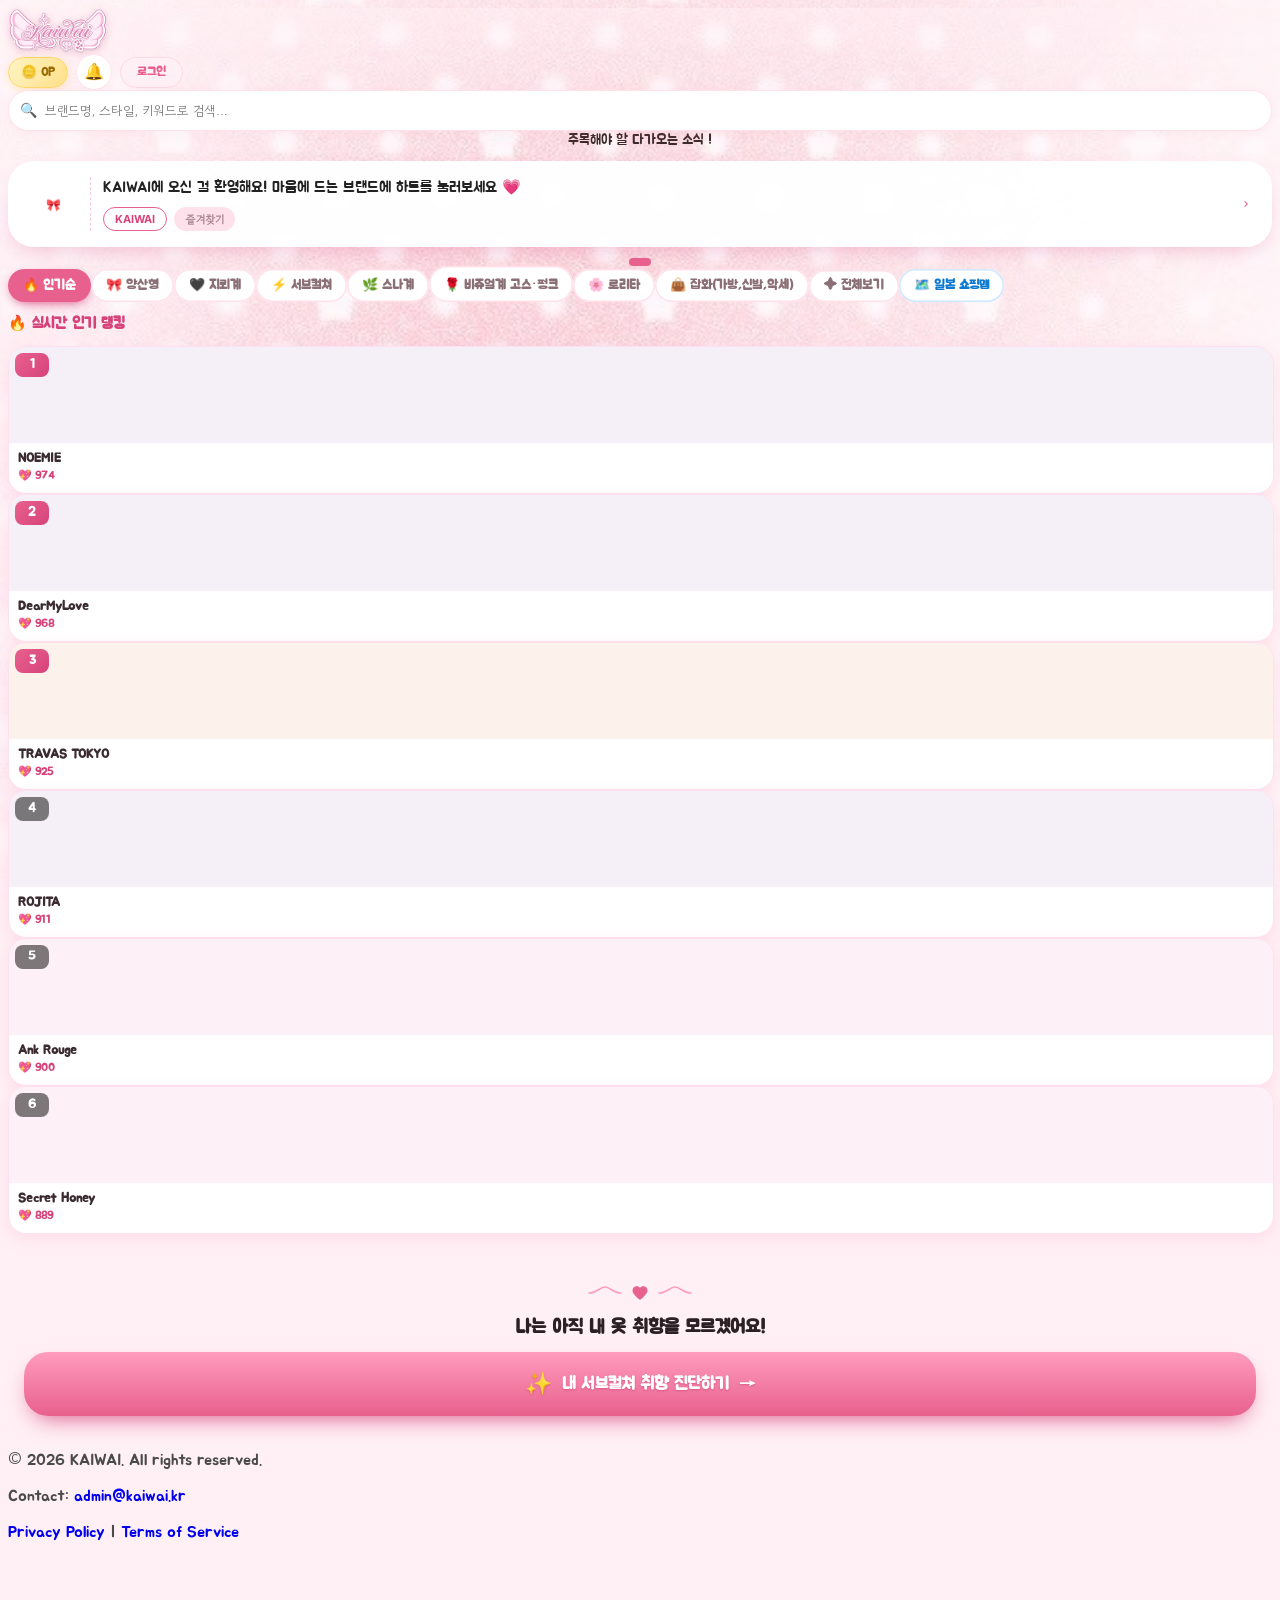
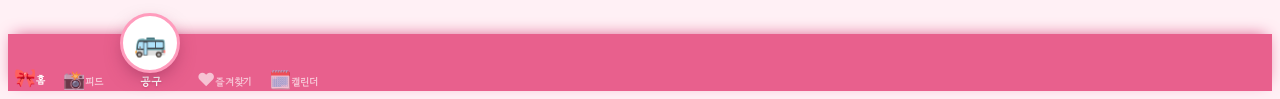
==== commit ee9e2455: "feat(fav): 카드 그라데이션 핑크 테두리+브랜드 컬러 채움 / 브랜드 모달 슬라이드업 재생 버그 수정 - 즐겨찾기 카드: 흰 배경 일색 → padding-box(흰→브랜드컬" ====
--- a/index.html
+++ b/index.html
@@ -76,11 +76,12 @@
   .kw-bcard:hover{ transform:translateY(-5px) scale(1.02); }
   .kw-bcard:active{ transform:scale(.97); }
   /* 즐겨찾기 전용 컴팩트 가로 카드 — 저장 브랜드 빠른 스캔용(홈 매거진 카드와 분리) */
-  .kw-favcard{ display:flex; align-items:center; gap:12px; background:#fff;
-    border:1.5px solid var(--kw-pink-pale); border-radius:20px; padding:9px 11px;
-    box-shadow:0 4px 14px -9px rgba(255,120,160,.55); cursor:pointer;
-    transition:transform .26s var(--bounce), box-shadow .26s ease, border-color .26s ease; }
-  .kw-favcard:hover{ transform:translateY(-3px); box-shadow:0 11px 22px -11px rgba(255,105,155,.62); border-color:var(--kw-pink-light); }
+  /* 배경(그라데이션 핑크 테두리 + 브랜드 컬러 채움)은 브랜드별이라 favCard()에서 인라인 지정.
+     여기선 레이아웃/촉감만. border 는 그라데이션 border-box 를 위해 투명 처리. */
+  .kw-favcard{ display:flex; align-items:center; gap:12px; border:1.8px solid transparent;
+    border-radius:20px; padding:9px 11px; box-shadow:0 5px 16px -9px rgba(232,96,141,.5); cursor:pointer;
+    transition:transform .26s var(--bounce), box-shadow .26s ease; }
+  .kw-favcard:hover{ transform:translateY(-3px); box-shadow:0 13px 24px -11px rgba(214,67,122,.6); }
   .kw-favcard:active{ transform:scale(.975); }
   .kw-favcard__thumb{ position:relative; flex:none; width:60px; height:60px; border-radius:16px; overflow:hidden; background:var(--kw-pink-bg); }
   .kw-favcard__heart:hover{ transform:scale(1.15); }
@@ -116,6 +117,9 @@
   .fu{animation:fadeUp .36s ease both}
   @keyframes slideUp{from{transform:translateY(100%)}to{transform:translateY(0)}}
   .su{animation:slideUp .32s cubic-bezier(.32,.72,0,1)}
+  /* mSheet 는 .kw-pop[style*="28px..."](특이도 0,2,0)이 .su 를 덮어 재오픈 시 애니메이션이
+     1회만 재생되던 버그 → .su 토글이 항상 이기도록 보강(밑에서 올라오는 모달 일관성) */
+  .kw-pop.su{animation:slideUp .32s cubic-bezier(.32,.72,0,1) !important}
   .clamp2{display:-webkit-box;-webkit-line-clamp:2;-webkit-box-orient:vertical;overflow:hidden}
   .masonry{columns:2;column-gap:10px}
   .mitem{break-inside:avoid;margin-bottom:10px}
@@ -5551,8 +5555,11 @@
     ? `<img src="${b.bgImg}" alt="${b.n}" loading="lazy" decoding="async" style="width:100%;height:100%;object-fit:cover;object-position:center top" onerror="this.parentNode.style.background='linear-gradient(135deg,${b.c},${b.c}AA)';this.style.display='none'"/>`
     : `<div style="width:100%;height:100%;display:flex;align-items:center;justify-content:center;font-size:26px;background:linear-gradient(135deg,${b.c},${b.c}AA)">🎀</div>`;
   const storeChip = b.st.length ? `🏪 ${b.st.length}개` : `🌐 온라인`;
-  return `<div class="fu kw-favcard" style="animation-delay:${(i*.045).toFixed(3)}s" onclick="openM(${b.id})">
-    <div class="kw-favcard__thumb" style="box-shadow:inset 0 0 0 2px ${b.c}33">${thumb}</div>
+  // 배경 2겹: padding-box=흰→브랜드컬러 채움(심심함 해소) / border-box=핑크 그라데이션 테두리
+  const bg = `background:linear-gradient(140deg,#FFFDFE 0%, ${b.c}1F 60%, ${b.c}30 100%) padding-box,`
+           + `linear-gradient(135deg, var(--kw-pink-light), var(--kw-pink) 50%, var(--kw-pink-deep)) border-box`;
+  return `<div class="fu kw-favcard" style="animation-delay:${(i*.045).toFixed(3)}s;${bg}" onclick="openM(${b.id})">
+    <div class="kw-favcard__thumb" style="box-shadow:inset 0 0 0 2px ${b.c}40">${thumb}</div>
     <div style="flex:1;min-width:0;display:flex;flex-direction:column;gap:5px">
       <span style="font-weight:800;color:var(--kw-ink);font-size:14.5px;font-family:var(--kw-cute);overflow:hidden;text-overflow:ellipsis;white-space:nowrap">${b.n}</span>
       <div style="display:flex;align-items:center;gap:5px;overflow:hidden">
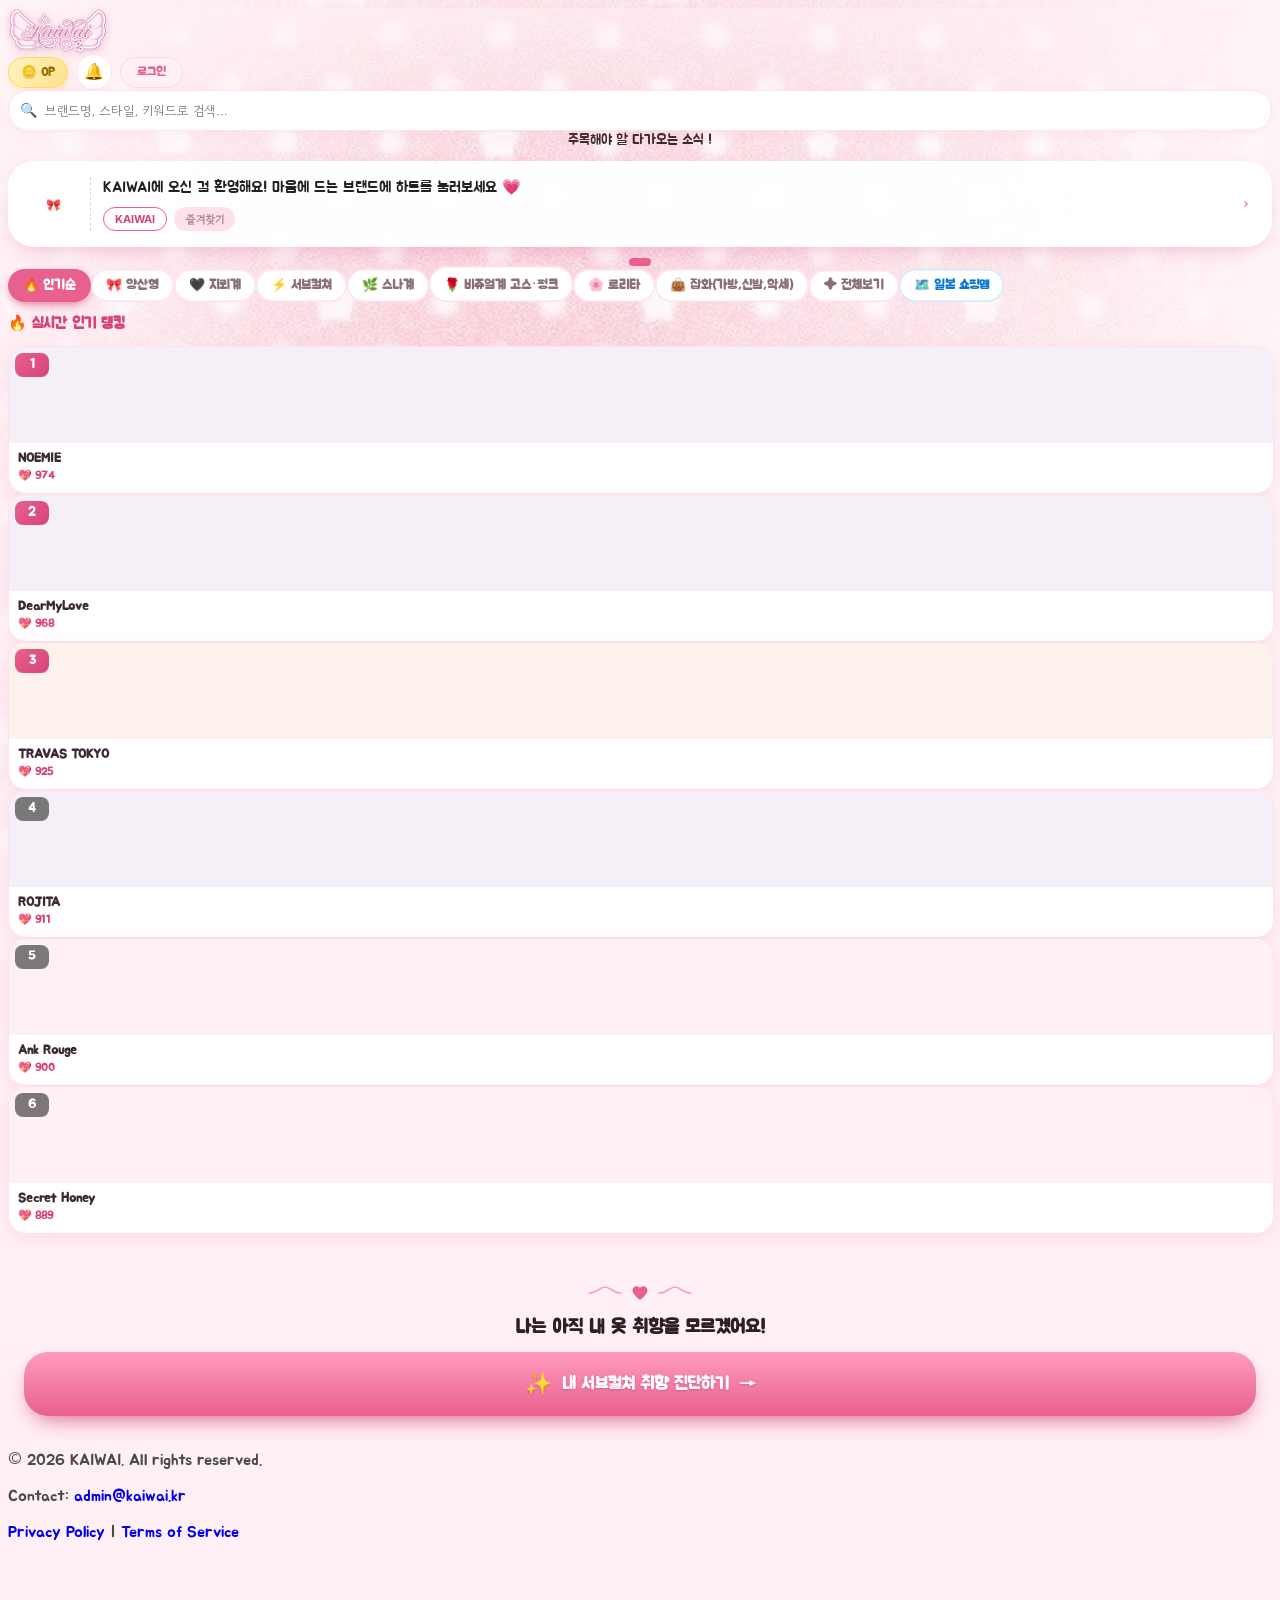
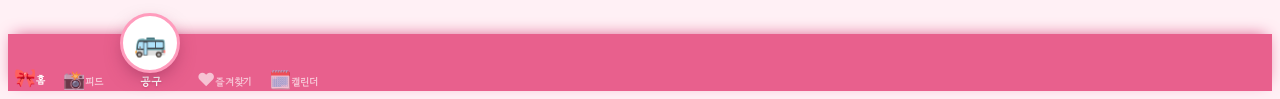
==== commit f8298af8: "fix(map): 쇼핑몰 필터 칩이 매장과 매칭 안 되던 버그 수정 칩 라벨은 한글인데 매장 데이터 mall은 영문(Shibuya 109 등)이라 includes 매칭이 전부 실패" ====
--- a/index.html
+++ b/index.html
@@ -1,7132 +1,7489 @@
-<!DOCTYPE html>
-<html lang="ko">
-<head>
-<meta charset="UTF-8"/>
-<meta name="viewport" content="width=device-width, initial-scale=1.0, viewport-fit=cover"/>
-<title>KAIWAI 🎀 — 일본 서브컬쳐 패션 디렉토리</title>
-<link rel="preconnect" href="https://fonts.googleapis.com"/>
-<link rel="preconnect" href="https://fonts.gstatic.com" crossorigin/>
-<link href="https://fonts.googleapis.com/css2?family=Gowun+Dodum&family=Jua&family=Inter:wght@400;500;700;800;900&family=Noto+Sans+KR:wght@300;400;500;700&display=swap" rel="stylesheet"/>
-<script src="//t1.daumcdn.net/mapjsapi/bundle/postcode/prod/postcode.v2.js"></script>
-<script src="coop-core.js"></script>
-<link rel="stylesheet" href="assets/kaiwai.tailwind.css"/>
-<!-- 소셜 로그인 전부 Supabase Auth 로 통일 (카카오/구글/네이버 SDK 모두 제거) -->
-<script src="https://cdn.jsdelivr.net/npm/@supabase/supabase-js@2"></script>
-<script src="auth.js?v=2"></script>
-<script src="https://cdn.iamport.kr/v1/iamport.js"></script>
-<style>
-  /* ══ 산리오 감성 파스텔 디자인 토큰 (마이멜로디 × 쿠로미) ══ */
-  :root{
-    --bg:#FFF0F5;            /* 아주 연한 파스텔 핑크 */
-    --pink:#FFB6C1;          /* 딸기우유 핑크 (포인트) */
-    --pink-deep:#E8608D;
-    --lav:#E6E6FA;           /* 라벤더 퍼플 (포인트) */
-    --lav-deep:#B8A1E3;
-    --ink:#4A4A4A;           /* 부드러운 차콜 그레이 */
-    --card:#FFFFFF;
-    --pink-line:#FFC9DD;     /* 카드 점선 테두리 */
-    --soft:0 8px 24px rgba(255,182,193,.4);   /* 몽글몽글 소프트 섀도우 */
-    --soft-lg:0 16px 34px rgba(255,182,193,.55);
-    --jelly:cubic-bezier(.175,.885,.32,1.275); /* 통통 튀는 젤리 커브 */
-    --bounce:var(--jelly);
-  }
-  /* 동글동글 폰트 + 연핑크 깅엄 체크 배경 (은은하게 — 카드 방해 방지) */
-  body {
-    font-family:'Jua','Gowun Dodum',sans-serif;
-    color:var(--ink);
-    background:var(--bg);
-  }
-  /* 월페이퍼 — 뷰포트에 고정된 풀스크린 레이어. body 의 background-attachment:fixed 는 모바일에서
-     확대/깨짐 버그가 있어, position:fixed 레이어로 깔아 모든 탭·스크롤에서 자연스럽게 고정되게 함. */
-  body::before{
-    content:""; position:fixed; inset:0; z-index:-1; pointer-events:none;
-    /* 월페이퍼를 흰-핑크 베일로 합성해 '딱 중간' 농도로 — 전 탭에 동일하게 비침 */
-    background:
-      linear-gradient(180deg, rgba(255,242,247,.52), rgba(255,243,249,.64)),
-      url('wallpaper.jpg') center center / cover no-repeat;
-  }
-  #app { background:transparent !important; }
-  /* 팝업(모달) 타이포 통일 — 본문은 가독성 폰트(Gowun Dodum)+또렷한 색, 제목 인라인 Jua 는 유지.
-     탭 무드와 어울리게: 흐린 본문색은 모달 범위에서만 진하게 보정(탭은 영향 없음). */
-  .kw-pop{ font-family:'Gowun Dodum','Jua',sans-serif; color:#4a3b40; }
-  .kw-pop [style*="#8D7B80"]{ color:#6f5f64 !important; }
-  .kw-pop [style*="#6B5B60"]{ color:#52434a !important; }
-  .kw-pop [style*="#9A8D93"]{ color:#6f6168 !important; }
-  .kw-pop [style*="#C4A8B0"]{ color:#9a7f88 !important; }
-  .kw-pop [style*="#8a6f76"]{ color:#5e4a50 !important; }
-  /* 바텀시트(둥근 상단 팝업)는 열릴 때 아래→위 슬라이드로 등장 — 모든 시트에 일괄 보장 */
-  .kw-pop[style*="28px 28px 0 0"]{ animation:slideUp .32s cubic-bezier(.32,.72,0,1); }
-  /* 몽글몽글 카드: 둥근 모서리 + 연핑크 점선 + 소프트 섀도우 + 통통 hover */
-  .kawaii-card{
-    background:var(--card) !important;
-    border:2px dashed var(--pink-line) !important;
-    border-radius:26px !important;
-    box-shadow:var(--soft) !important;
-    transition:transform .3s var(--bounce), box-shadow .3s ease, border-color .3s ease !important;
-  }
-  .kawaii-card:hover{
-    transform:translateY(-5px) scale(1.025);
-    box-shadow:var(--soft-lg) !important;
-    border-color:var(--pink) !important;
-  }
-  .kawaii-card:active{ transform:scale(.97); }   /* 젤리: 눌리는 촉감 */
-  /* 리스트 브랜드 카드: 테두리/라운드/그림자는 카테고리별 Tailwind 클래스가 담당.
-     (kawaii-card 의 border !important 충돌을 피하려 별도 베이스 — 흰 배경 + 젤리 hover 만) */
-  .kw-bcard{ background:#fff; transition:transform .3s var(--bounce), box-shadow .3s ease, border-color .3s ease; }
-  .kw-bcard:hover{ transform:translateY(-5px) scale(1.02); }
-  .kw-bcard:active{ transform:scale(.97); }
-  /* 즐겨찾기 전용 컴팩트 가로 카드 — 저장 브랜드 빠른 스캔용(홈 매거진 카드와 분리) */
-  /* 배경(그라데이션 핑크 테두리 + 브랜드 컬러 채움)은 브랜드별이라 favCard()에서 인라인 지정.
-     여기선 레이아웃/촉감만. border 는 그라데이션 border-box 를 위해 투명 처리. */
-  .kw-favcard{ display:flex; align-items:center; gap:12px; border:1.8px solid transparent;
-    border-radius:20px; padding:9px 11px; box-shadow:0 5px 16px -9px rgba(232,96,141,.5); cursor:pointer;
-    transition:transform .26s var(--bounce), box-shadow .26s ease; }
-  .kw-favcard:hover{ transform:translateY(-3px); box-shadow:0 13px 24px -11px rgba(214,67,122,.6); }
-  .kw-favcard:active{ transform:scale(.975); }
-  .kw-favcard__thumb{ position:relative; flex:none; width:60px; height:60px; border-radius:16px; overflow:hidden; background:var(--kw-pink-bg); }
-  .kw-favcard__heart:hover{ transform:scale(1.15); }
-  .kw-favcard__heart:active{ transform:scale(.9); }
-  /* 통통 튀는 hover 유틸 */
-  .pop{ transition:transform .25s var(--jelly) !important; }
-  .pop:hover{ transform:translateY(-3px) scale(1.08); }
-  nav button{ transition:transform .25s var(--jelly); }
-  nav button:hover{ transform:translateY(-3px) scale(1.12); }
-  nav button:active{ transform:scale(.9); }
-  /* 젤리 버튼: 모든 버튼/링크에 쫀득한 눌림감 */
-  button, a[onclick], a[href]{ transition:transform .3s var(--jelly), filter .15s, opacity .15s, box-shadow .25s; }
-  button:active, a[onclick]:active{ transform:scale(.96); }
-  /* 로고 컨테이너: 사각 로고가 흰 카드에 묻히지 않게 영역 분리 */
-  .logo-wrapper{
-    position:relative; flex-shrink:0; overflow:hidden;
-    display:flex; align-items:center; justify-content:center;
-  }
-  .logo-wrapper img{
-    position:absolute; inset:0; width:100%; height:100%;
-    object-fit:contain; padding:8px; box-sizing:border-box;
-    border:1px dashed var(--pink); border-radius:inherit;
-    box-shadow:inset 0 0 6px rgba(255,182,193,.25); /* 은은한 이너 섀도우 */
-    opacity:0; transition:opacity .25s;
-  }
-  .logo-font { font-family:'Jua','Gowun Dodum',sans-serif; font-weight:800; }
-  .brand-font { font-family:'Jua','Gowun Dodum',sans-serif; font-weight:700; }
-  .noscroll::-webkit-scrollbar{display:none}
-  .noscroll{-ms-overflow-style:none;scrollbar-width:none}
-  .drag{cursor:grab;user-select:none}
-  .drag.on{cursor:grabbing}
-  @keyframes fadeUp{from{opacity:0;transform:translateY(14px)}to{opacity:1;transform:translateY(0)}}
-  .fu{animation:fadeUp .36s ease both}
-  @keyframes slideUp{from{transform:translateY(100%)}to{transform:translateY(0)}}
-  .su{animation:slideUp .32s cubic-bezier(.32,.72,0,1)}
-  /* mSheet 는 .kw-pop[style*="28px..."](특이도 0,2,0)이 .su 를 덮어 재오픈 시 애니메이션이
-     1회만 재생되던 버그 → .su 토글이 항상 이기도록 보강(밑에서 올라오는 모달 일관성) */
-  .kw-pop.su{animation:slideUp .32s cubic-bezier(.32,.72,0,1) !important}
-  .clamp2{display:-webkit-box;-webkit-line-clamp:2;-webkit-box-orient:vertical;overflow:hidden}
-  .masonry{columns:2;column-gap:10px}
-  .mitem{break-inside:avoid;margin-bottom:10px}
-  a{text-decoration:none}
-  .auth-input{width:100%;padding:13px 16px;border:1.5px solid #FFD6E8;border-radius:14px;font-size:14px;color:#4A4A4A;outline:none;font-family:'Gowun Dodum',sans-serif;box-sizing:border-box;transition:border-color .2s,box-shadow .2s;-webkit-appearance:none}
-  .auth-input:focus{border-color:#E8608D;box-shadow:0 0 0 3px rgba(255,111,168,.12)}
-  .auth-input::placeholder{color:#C4A8B0}
-  @keyframes shake{0%,100%{transform:translateX(0)}20%,60%{transform:translateX(-6px)}40%,80%{transform:translateX(6px)}}
-  .shake{animation:shake .32s ease}
-  @keyframes likeBounce{0%{transform:scale(1)}20%{transform:scale(1.55)}50%{transform:scale(.88)}70%{transform:scale(1.18)}85%{transform:scale(.96)}100%{transform:scale(1)}}
-  .like-bounce{animation:likeBounce .5s cubic-bezier(.36,.07,.19,.97);display:inline-block}
-
-  /* ══ v2 폴리싱 레이어 (접근성·로딩·빈상태·탭바) ══ */
-  :root{
-    --ink-soft:#8D7B80;     /* 보조 텍스트 */
-    --ink-faint:#C4A8B0;    /* 흐린 텍스트/플레이스홀더 */
-    --card-soft:#FFF5F8;    /* 연한 카드 배경 */
-    --line-soft:#FFE8F0;    /* 연한 구분선 */
-    --pink-mid:#E8608D;
-    --pink-hot:#D6437A;
-  }
-  /* 모바일: 회색 탭 하이라이트 제거 + 부드러운 스크롤·관성 스크롤 */
-  *{ -webkit-tap-highlight-color:transparent }
-  html{ scroll-behavior:smooth }
-  body{ -webkit-overflow-scrolling:touch }
-  /* 키보드 접근성: 포커스 링은 키보드 탐색 시에만 (마우스 클릭엔 안 보임) */
-  :focus-visible{ outline:2.5px solid var(--pink-mid); outline-offset:2px; border-radius:10px }
-  button:focus:not(:focus-visible), a:focus:not(:focus-visible){ outline:none }
-  /* 하단 탭바 활성 인디케이터: 핑크 점 통통 + 아이콘 살짝 확대 */
-  nav button{ position:relative }
-  nav button span:first-child{ transition:transform .25s var(--jelly) }
-  nav button::before{
-    content:""; position:absolute; top:4px; left:50%;
-    width:5px; height:5px; border-radius:50%; background:var(--pink-mid);
-    transform:translateX(-50%) scale(0); transition:transform .3s var(--jelly);
-  }
-  nav button.active::before{ transform:translateX(-50%) scale(1) }
-  nav button.active span:first-child{ transform:translateY(-2px) scale(1.08) }
-  /* 스켈레톤 시머 (로딩 자리표시) */
-  @keyframes shimmer{ 0%{background-position:200% 0} 100%{background-position:-200% 0} }
-  .kw-skel{
-    background:linear-gradient(100deg,#FFEAF2 30%,#FFD3E5 50%,#FFEAF2 70%);
-    background-size:200% 100%; animation:shimmer 1.3s ease-in-out infinite; border-radius:12px;
-  }
-  /* 빈 상태 이모지: 살랑살랑 플로팅 */
-  @keyframes floaty{ 0%,100%{transform:translateY(0) rotate(-3deg)} 50%{transform:translateY(-7px) rotate(3deg)} }
-  .kw-float{ display:inline-block; animation:floaty 2.8s ease-in-out infinite }
-  /* 모션 최소화 선호 시: 애니메이션·전환 완화 (멀미/전정장애 배려) */
-  @media (prefers-reduced-motion: reduce){
-    *,*::before,*::after{
-      animation-duration:.001ms !important; animation-iteration-count:1 !important;
-      transition-duration:.05ms !important; scroll-behavior:auto !important;
-    }
-  }
-  /* 검색 input 기본 X(지우기)·데코 버튼 숨김 — 커스텀 ✕ 버튼만 노출 */
-  input[type="search"]::-webkit-search-cancel-button,
-  input[type="search"]::-webkit-search-decoration{ -webkit-appearance:none; appearance:none; }
-  input[type="search"]::-ms-clear,
-  input[type="search"]::-ms-reveal{ display:none; width:0; height:0; }
-  /* 헤더 포인트 칩 */
-  #pointChip{ display:inline-flex; align-items:center; gap:4px; background:linear-gradient(120deg,#FFF4C2,#FFE08A);
-    color:#9A6B00; font-family:'Jua','Gowun Dodum',sans-serif; font-size:12px; font-weight:800;
-    padding:6px 12px; border-radius:100px; border:1.5px solid #FFD86B; box-shadow:0 2px 8px rgba(255,200,80,.35); white-space:nowrap; }
-  /* 해시태그 자동완성 드롭다운 */
-  #hashSuggest{ display:none; position:absolute; z-index:60; left:0; right:0; top:100%; margin-top:6px;
-    background:#fff; border:1.5px solid #FFD6E8; border-radius:14px; box-shadow:0 8px 24px rgba(255,150,180,.28);
-    overflow:hidden auto; max-height:196px; }
-  #hashSuggest button{ display:flex; align-items:center; gap:6px; width:100%; text-align:left; padding:10px 14px;
-    background:none; border:none; cursor:pointer; font-family:'Gowun Dodum',sans-serif; font-size:13px; color:#6B5B60; }
-  #hashSuggest button:hover, #hashSuggest button.active{ background:#FFF0F5; color:#D6437A; }
-  #hashSuggest button .ht-strong{ color:#D6437A; font-weight:700; }
-
-  /* ── 총대 안심 인증 모달(공구 탭) ── */
-  .cap-overlay{ display:none; position:fixed; inset:0; z-index:60; background:rgba(74,74,74,.42); align-items:flex-end; justify-content:center; }
-  .cap-overlay.open{ display:flex; }
-  .cap-sheet{ position:relative; width:100%; max-width:430px; background:#fff; border-radius:28px 28px 0 0; max-height:92vh; overflow-y:auto; animation:capUp .28s ease; }
-  @keyframes capUp{ from{ transform:translateY(100%); } to{ transform:translateY(0); } }
-  .cap-grab{ display:block; width:44px; height:4px; background:#FFD6E8; border-radius:100px; margin:12px auto 0; }
-  .cap-close{ position:absolute; top:14px; right:14px; width:30px; height:30px; border-radius:50%; background:#FFF0F5; border:none; color:#8D7B80; cursor:pointer; font-size:13px; display:flex; align-items:center; justify-content:center; }
-  .cap-body{ padding:18px 24px 36px; }
-  .cap-title{ font-family:'Jua','Gowun Dodum',sans-serif; font-weight:800; font-size:22px; color:#4A4A4A; margin:6px 0 6px; }
-  .cap-intro{ font-size:12px; color:#8D7B80; line-height:1.6; margin:0 0 18px; }
-  .cap-input{ width:100%; box-sizing:border-box; padding:13px 14px; margin:0 0 16px; border:1.5px solid #FFD6E8; border-radius:14px; font-size:14px; color:#4A4A4A; outline:none; font-family:'Gowun Dodum',sans-serif; background:#fff; transition:border-color .2s, box-shadow .2s; }
-  .cap-input:focus{ border-color:#E8608D; box-shadow:0 0 0 3px rgba(255,111,168,.12); }
-  .cap-agree{ display:flex; align-items:flex-start; gap:8px; cursor:pointer; margin:2px 0 18px; font-size:12px; color:#6B5B60; line-height:1.5; }
-  .cap-agree input{ margin-top:2px; width:16px; height:16px; accent-color:#D6437A; flex-shrink:0; }
-  .cap-submit{ width:100%; padding:15px; border:none; border-radius:16px; cursor:pointer; color:#fff; font-family:'Jua','Gowun Dodum',sans-serif; font-weight:800; font-size:15px; background:linear-gradient(135deg,#E8608D,#D6437A); box-shadow:0 14px 26px -12px rgba(196,16,85,.85); transition:filter .15s, background .15s; }
-  .cap-submit:hover:not(:disabled){ filter:brightness(1.04); }
-  .cap-submit:active:not(:disabled){ transform:scale(.99); }
-  .cap-submit:disabled{ background:#D8CFD4; box-shadow:none; cursor:default; }
-  .cap-step{ border:1.5px solid #FFD6E8; border-radius:16px; padding:14px; margin-bottom:14px; background:#fff; transition:border-color .2s, background .2s; }
-  .cap-step--done{ border-color:#B6E6CA; background:#F4FBF7; }
-  .cap-step__top{ display:flex; align-items:center; justify-content:space-between; margin-bottom:10px; }
-  .cap-step__no{ font-size:11px; font-weight:800; color:#D6437A; background:#FFF0F5; padding:3px 9px; border-radius:100px; font-family:'Jua','Gowun Dodum',sans-serif; }
-  .cap-step__status{ font-size:12px; font-weight:800; }
-  .cap-step__status--no{ color:#E5484D; }
-  .cap-step__status--ok{ color:#1A9E5E; }
-  .cap-step__row{ display:flex; align-items:center; gap:10px; }
-  .cap-step__ico{ font-size:24px; flex-shrink:0; }
-  .cap-step__body{ flex:1; min-width:0; }
-  .cap-step__title{ font-size:14px; font-weight:800; color:#3A2B30; font-family:'Jua','Gowun Dodum',sans-serif; }
-  .cap-step__desc{ font-size:11px; color:#8D7B80; margin-top:2px; line-height:1.45; }
-  .cap-step__btn{ flex-shrink:0; border:none; cursor:pointer; font-family:'Jua','Gowun Dodum',sans-serif; font-weight:800; font-size:12px; color:#fff; background:linear-gradient(135deg,#E8608D,#D6437A); padding:10px 12px; border-radius:12px; white-space:nowrap; }
-  .cap-step__btn:disabled{ background:#C9BFC4; cursor:default; }
-  /* 상품 자동 불러오기: 스피너 + 채워짐 하이라이트 */
-  @keyframes cbSpin{ to{ transform:rotate(360deg); } }
-  .cb-spin{ display:inline-block; animation:cbSpin .9s linear infinite; }
-  @keyframes cbFlash{ 0%{ box-shadow:0 0 0 0 rgba(168,85,247,.55); background:#FBEFFF; } 100%{ box-shadow:0 0 0 10px rgba(168,85,247,0); background:transparent; } }
-  .cb-flash{ animation:cbFlash 1.1s ease-out; border-radius:12px; }
-
-  /* ══════════ KAIWAI App v2 디자인 레이어 (coquette) ══════════
-     홈 리뉴얼 + 공용 토큰. 기존 산리오 토큰과 공존하며 점진 적용. 이미지 0개(헌법: SVG/CSS 우선). */
-  :root{
-    --kw-pink:#E8608D; --kw-pink-deep:#D6437A; --kw-pink-soft:#FF9CBD;
-    --kw-pink-light:#FFC6D7; --kw-pink-pale:#FFE1EC; --kw-pink-bg:#FFF2F7;
-    --kw-blue-card:#E7F5FF; --kw-blue:#0B79D0; --kw-ok:#1F9D6B;
-    --kw-brown:#8A5555; --kw-gray:#BFBFBF; --kw-line:#F6C9DA;
-    --kw-ink:#3a2a2e; --kw-sub:#8a6f76; --kw-warn:#E0623C;
-    --kw-cute:"Jua","Gowun Dodum",sans-serif;
-    --kw-num:"Inter","Gowun Dodum",sans-serif;
-  }
-  @keyframes kwPop{0%{transform:scale(1)}35%{transform:scale(1.45)}60%{transform:scale(.9)}100%{transform:scale(1)}}
-  .kw-pop{animation:kwPop .5s ease}
-  /* v2 소식 캐러셀 카드 */
-  .kw-news{display:flex;align-items:stretch;gap:12px;background:rgba(255,255,255,.96);border-radius:26px;padding:16px 14px;box-shadow:0 8px 22px -8px rgba(216,67,122,.35);transition:opacity .3s}
-  .kw-news__date{flex:none;width:62px;display:flex;flex-direction:column;align-items:center;justify-content:center;border-right:1.5px dashed var(--kw-line);padding-right:6px}
-  /* v2 필터 칩 (균등 분할) */
-  .kw-chip{flex:1;height:34px;border:none;border-radius:12px;cursor:pointer;font-size:13.5px;font-weight:700;font-family:var(--kw-cute);transition:all .2s;white-space:nowrap}
-  .kw-chip--on{background:var(--kw-pink);color:#fff;box-shadow:0 4px 10px -4px var(--kw-pink-deep)}
-  .kw-chip--off{background:#fff;color:var(--kw-sub);box-shadow:inset 0 0 0 1.5px var(--kw-pink-pale)}
-  /* v2 브랜드 그리드 카드 */
-  .kw-bgrid{display:grid;grid-template-columns:repeat(3,1fr);gap:12px}
-  .kw-gcard{position:relative;aspect-ratio:1/1.18;border-radius:24px;overflow:hidden;cursor:pointer;background:var(--kw-blue-card);box-shadow:0 6px 16px -8px rgba(11,121,208,.3);transition:transform .3s var(--jelly),box-shadow .3s}
-  .kw-gcard:hover{transform:translateY(-4px) scale(1.02)}
-  .kw-gcard:active{transform:scale(.97)}
-</style>
-</head>
-<body class="flex justify-center min-h-screen">
-
-<div id="app" class="relative w-full max-w-[430px] min-h-screen flex flex-col">
-
-<!-- ══ 홈 탭 ══ -->
-<div id="tHome" class="flex flex-col flex-1">
-  <div class="sticky top-0 z-10 px-4 pt-7 pb-3" style="background:linear-gradient(to bottom,rgba(255,240,245,.5),rgba(255,240,245,0))">
-    <div class="flex items-center justify-between mb-3">
-      <img onclick="goHome()" src="kaiwai-logo-trim_resize.png" alt="KAIWAI" title="홈으로" role="button" loading="lazy" decoding="async" width="101" height="46" style="cursor:pointer;height:46px;width:auto;object-fit:contain;display:block;filter:drop-shadow(0 2px 4px rgba(214,67,122,.22))"/>
-      <div style="display:flex;align-items:center;gap:8px">
-        <span id="pointChip" title="내 포인트 내역 보기" onclick="openPointHistory()" style="cursor:pointer"><span style="font-size:13px">🪙</span> 0P</span>
-        <button id="notifBell" onclick="openNotifs()" title="알림함" style="position:relative;background:#fff;border:1.5px solid var(--kw-pink-pale);border-radius:50%;width:36px;height:36px;cursor:pointer;font-size:16px;line-height:1;display:flex;align-items:center;justify-content:center">🔔
-          <span id="notifCount" style="display:none;position:absolute;top:-4px;right:-4px;min-width:17px;height:17px;padding:0 4px;border-radius:100px;background:var(--kw-pink);color:#fff;font-size:10px;font-weight:800;align-items:center;justify-content:center;font-family:var(--kw-num)">0</span>
-        </button>
-        <button id="authBtn" onclick="openAuth('login')" style="background:#fff;border:1.5px solid var(--kw-pink-pale);border-radius:100px;padding:7px 16px;cursor:pointer;font-family:var(--kw-num);font-size:12px;font-weight:700;color:var(--kw-pink-deep);transition:all .2s" onmouseover="this.style.background='var(--kw-pink-pale)'" onmouseout="this.style.background='#fff'">로그인</button>
-      </div>
-    </div>
-    <div style="position:relative">
-      <span style="position:absolute;left:12px;top:50%;transform:translateY(-50%);font-size:14px;pointer-events:none;color:var(--kw-sub)">🔍</span>
-      <input id="searchBox" type="search" placeholder="브랜드명, 스타일, 키워드로 검색…"
-        oninput="setSearch(this.value)"
-        style="width:100%;background:#fff;border:1.5px solid var(--kw-pink-pale);border-radius:100px;padding:10px 40px 10px 36px;color:var(--kw-ink);font-size:13px;outline:none;font-family:'Gowun Dodum',sans-serif;box-sizing:border-box;transition:border-color .2s,box-shadow .2s;-webkit-appearance:none;box-shadow:0 2px 12px rgba(255,150,180,.1)"
-        onfocus="this.style.borderColor='var(--kw-pink)';this.style.boxShadow='0 0 0 3px rgba(232,96,141,.15)'"
-        onblur="this.style.borderColor='var(--kw-pink-pale)';this.style.boxShadow='0 2px 12px rgba(255,150,180,.1)'"/>
-      <button id="searchClear" onclick="clearSearch()" style="display:none;position:absolute;right:10px;top:50%;transform:translateY(-50%);background:none;border:none;color:var(--kw-sub);cursor:pointer;font-size:14px;padding:0;width:26px;height:26px;line-height:1">✕</button>
-    </div>
-  </div>
-
-  <!-- ✨ 다가오는 소식 캐러셀 (실데이터: 곧 다가오는 온라인 발매·예약 일정 CAL) -->
-  <div id="newsSection" class="px-4 mt-1 mb-4">
-    <div style="text-align:center;font-size:14px;color:#3d2b2b;margin-bottom:12px">주목해야 할 다가오는 소식 !</div>
-    <div id="newsWrap"></div>
-    <div id="newsDots" style="display:flex;gap:7px;justify-content:center;margin-top:11px"></div>
-  </div>
-
-  <!-- 카테고리 필터 (v2 칩) -->
-  <div id="filterRow" class="flex gap-2 overflow-x-auto noscroll px-4 pb-1 drag"></div>
-
-  <!-- 🔥 실시간 인기 랭킹 (좋아요순 가로 스크롤) -->
-  <div id="rankSection" class="mt-4 mb-4">
-    <h2 class="px-4 mb-2" style="font-size:15px;font-weight:800;color:var(--kw-pink-deep);font-family:var(--kw-cute)">🔥 실시간 인기 랭킹</h2>
-    <div id="rankRow" class="grid grid-cols-3 gap-2.5 px-4 pb-1"></div>
-  </div>
-
-  <p id="homeCountWrap" class="px-4 mb-2 text-xs" style="color:var(--kw-sub)"></p>
-  <!-- 브랜드 3열 그리드 (v2) -->
-  <div id="brandList" class="px-4 pb-2 kw-bgrid"></div>
-
-  <!-- 윙-하트 구분선 (SVG, 헌법: 이미지 대신 SVG) -->
-  <div aria-hidden="true" style="display:flex;align-items:center;justify-content:center;gap:8px;margin:18px 16px 14px;color:var(--kw-pink-soft)">
-    <svg width="34" height="14" viewBox="0 0 34 14" fill="none"><path d="M33 7C25 7 22 1 17 1S9 7 1 7" stroke="currentColor" stroke-width="1.6" stroke-linecap="round"/></svg>
-    <svg width="20" height="18" viewBox="0 0 24 24" fill="var(--kw-pink)"><path d="M12 21.35l-1.45-1.32C5.4 15.36 2 12.28 2 8.5 2 5.42 4.42 3 7.5 3c1.74 0 3.41.81 4.5 2.09C13.09 3.81 14.76 3 16.5 3 19.58 3 22 5.42 22 8.5c0 3.78-3.4 6.86-8.55 11.54L12 21.35z"/></svg>
-    <svg width="34" height="14" viewBox="0 0 34 14" fill="none"><path d="M1 7C9 7 12 1 17 1s8 6 16 6" stroke="currentColor" stroke-width="1.6" stroke-linecap="round"/></svg>
-  </div>
-
-  <div style="text-align:center;font-size:19px;color:#2b2024;font-family:var(--kw-cute);font-weight:700;margin-bottom:12px">나는 아직 내 옷 취향을 모르겠어요!</div>
-  <!-- 취향 테스트 CTA -->
-  <button onclick="startQuiz()" style="margin:0 16px 14px;padding:18px 18px;border:none;border-radius:24px;cursor:pointer;background:linear-gradient(180deg,var(--kw-pink-soft),var(--kw-pink));color:#fff;font-family:var(--kw-cute);font-weight:700;font-size:17px;display:flex;align-items:center;justify-content:center;gap:10px;box-shadow:0 10px 24px -10px var(--kw-pink-deep);width:calc(100% - 32px);text-shadow:0 1px 2px rgba(180,40,90,.4)">
-    <span style="font-size:22px">✨</span> 내 서브컬쳐 취향 진단하기 <span style="font-size:18px">→</span>
-  </button>
-
-  <!-- ══ 공식 비즈니스 푸터 (글로벌 제휴 네트워크 심사용) ══ -->
-  <footer class="bg-gray-100 text-center text-xs text-gray-400 px-4 py-5 mt-3">
-    <p class="mb-1.5">© 2026 KAIWAI. All rights reserved.</p>
-    <p class="mb-2">Contact: <a href="mailto:admin@kaiwai.kr" class="text-gray-400 underline">admin@kaiwai.kr</a></p>
-    <p class="flex items-center justify-center gap-2">
-      <a href="#" onclick="event.preventDefault();openMenu('privacy')" class="text-gray-400 underline hover:text-gray-600">Privacy Policy</a>
-      <span class="text-gray-300">|</span>
-      <a href="#" onclick="event.preventDefault();openMenu('terms')" class="text-gray-400 underline hover:text-gray-600">Terms of Service</a>
-    </p>
-  </footer>
-  <!-- 하단 고정 탭바에 가리지 않도록 여백 -->
-  <div aria-hidden="true" style="height:76px"></div>
-</div>
-
-<!-- ══ 쇼핑맵 탭 ══ -->
-<div id="tMap" style="display:none" class="flex-col flex-1">
-  <div class="sticky top-0 z-10 px-4 pt-7 pb-3" style="background:linear-gradient(to bottom,rgba(255,240,245,.6) 85%,rgba(255,240,245,0));backdrop-filter:blur(10px)">
-    <div class="flex items-center justify-between mb-4">
-      <div><h1 class="font-bold text-lg" style="color:#4A4A4A;font-family:'Jua','Gowun Dodum',sans-serif">🗺️ 쇼핑 맵</h1><p style="color:#8D7B80;font-size:10px">현지 오프라인 매장 가이드</p></div>
-      <span style="background:#FFE8F0;color:#8D7B80;font-size:10px;padding:4px 10px;border-radius:10px">면세 ✓ 표시 있음</span>
-    </div>
-    <div id="regionRow" class="flex gap-2 overflow-x-auto noscroll pb-1 drag"></div>
-    <div id="mallRow" class="flex gap-2 overflow-x-auto noscroll mt-2 pb-1 drag"></div>
-  </div>
-  <p class="px-4 mt-3 mb-2 text-xs" style="color:#8D7B80"><span id="mapBrandCount" style="color:#4A4A4A;font-weight:700"></span> 브랜드 · <span id="mapStoreCount" style="color:#4A4A4A;font-weight:700"></span> 매장</p>
-  <div id="mapList" class="px-4 pb-28 flex flex-col gap-3"></div>
-</div>
-
-<!-- ══ 피드 탭 ══ -->
-<div id="tFeed" style="display:none" class="flex-col flex-1">
-  <div class="sticky top-0 z-10 px-4 pt-7 pb-3" style="background:linear-gradient(to bottom,rgba(255,240,245,.6) 85%,rgba(255,240,245,0))">
-    <div class="flex items-center justify-between">
-      <div><h1 class="font-bold text-lg" style="color:#4A4A4A;font-family:'Jua','Gowun Dodum',sans-serif">📸 스타일 피드</h1><p style="color:#8D7B80;font-size:10px">서브컬쳐 OOTD 모음</p></div>
-      <button onclick="openUpload()" style="background:#FFE0EE;color:#D6437A;border:1.5px solid #FFB3CC;font-size:11px;font-weight:700;padding:6px 14px;border-radius:100px;cursor:pointer;font-family:'Jua','Gowun Dodum',sans-serif">+ 업로드</button>
-    </div>
-  </div>
-  <div id="feedGrid" class="px-3 pt-2 pb-28 masonry"></div>
-</div>
-
-<!-- ══ 즐겨찾기 탭 ══ -->
-<div id="tFav" style="display:none" class="flex-col flex-1">
-  <div class="px-4 pt-7 pb-5" style="background:linear-gradient(to bottom,rgba(255,240,245,.58) 60%,transparent)">
-    <h1 class="font-bold text-lg" style="color:#4A4A4A;font-family:'Jua','Gowun Dodum',sans-serif">❤️ 즐겨찾기</h1>
-    <p style="color:#8D7B80;font-size:10px;margin-top:2px">하트를 누른 브랜드 모음</p>
-  </div>
-  <div id="favList" class="px-4 pb-28 flex flex-col gap-3"></div>
-</div>
-
-<!-- ══ 캘린더 탭 ══ -->
-<div id="tCal" style="display:none" class="flex-col flex-1">
-  <div class="px-4 pt-7 pb-5" style="background:linear-gradient(to bottom,rgba(255,240,245,.58) 60%,transparent)">
-    <h1 class="font-bold text-lg" style="color:#4A4A4A;font-family:'Jua','Gowun Dodum',sans-serif">🗓️ 신상 캘린더</h1>
-    <p style="color:#8D7B80;font-size:10px;margin-top:2px">온라인 발매 · 예약 일정 (오프라인 제외)</p>
-  </div>
-  <div id="calList" class="px-4 pb-28 flex flex-col gap-3"></div>
-</div>
-
-<!-- ══ 공구(버스) 탭 ══ -->
-<div id="tBus" style="display:none" class="flex-col flex-1">
-  <div class="sticky top-0 z-10 px-4 pt-7 pb-3" style="background:linear-gradient(to bottom,rgba(255,240,245,.6) 85%,rgba(255,240,245,0));backdrop-filter:blur(10px)">
-    <div class="flex items-center justify-between">
-      <div>
-        <h1 class="font-bold text-lg" style="color:#4A4A4A;font-family:'Jua','Gowun Dodum',sans-serif">🚌 안심 렌즈 공구</h1>
-        <p style="color:#8D7B80;font-size:10px;margin-top:2px">안전하고 저렴하게! 렌즈라라 무배 버스 🛒</p>
-      </div>
-      <span id="busPointChip" title="내 포인트 내역 보기 (탑승 1회 300P)" onclick="openPointHistory()" style="display:none;cursor:pointer;align-items:center;gap:4px;background:linear-gradient(120deg,#FFF4C2,#FFE08A);border:1.5px solid #F2D27A;color:#8A6D1B;font-weight:800;font-size:13px;padding:7px 13px;border-radius:100px;font-family:'Jua','Gowun Dodum',sans-serif;white-space:nowrap;flex-shrink:0"><span style="font-size:13px">🪙</span> 0P</span>
-    </div>
-  </div>
-  <div class="px-4 pt-1 pb-3">
-    <!-- 신뢰도 슬로건 배너 (? 클릭 → 안심 공구 3대 철칙 모달) -->
-    <div class="rounded-xl p-4 mb-2" style="background:#EFF6FF;border:1.5px solid #DBEAFE">
-      <p style="font-size:14px;font-weight:800;color:#1E40AF;font-family:'Jua','Gowun Dodum',sans-serif;line-height:1.45">먹튀 0%, 잠수 0%. 스트레스 없는 KAIWAI 안심 버스 🚌 <span onclick="openRuleModal()" role="button" title="안심 공구 3대 철칙 보기" style="cursor:pointer;font-size:14px;vertical-align:middle;color:#94A3B8">❓</span></p>
-    </div>
-    <!-- 이용 가이드라인(설명서) 진입 버튼 (강조: 앰버 그라데이션 + 글로우 펄스) -->
-    <style>@keyframes guidePulse{0%,100%{box-shadow:0 8px 20px -8px rgba(255,122,61,.55)}50%{box-shadow:0 12px 28px -6px rgba(255,122,61,.95)}}</style>
-    <button onclick="openGuideModal()" class="w-full rounded-2xl p-4 mb-2" style="display:flex;align-items:center;justify-content:space-between;gap:10px;border:none;cursor:pointer;text-align:left;background:linear-gradient(120deg,#FFB020,#FF7A3D);font-family:'Jua','Gowun Dodum',sans-serif;animation:guidePulse 2.2s ease-in-out infinite">
-      <span style="display:flex;align-items:center;gap:10px;min-width:0">
-        <span style="font-size:23px;flex-shrink:0">📖</span>
-        <span style="min-width:0;line-height:1.3">
-          <span style="display:block;font-size:14.5px;font-weight:800;color:#fff;text-shadow:0 1px 2px rgba(0,0,0,.14)">카이와이 안심 공구 가이드</span>
-          <span style="display:block;font-size:11px;font-weight:700;color:#FFF3D6;margin-top:1px">포인트·총대·탑승자 필독 안내</span>
-        </span>
-      </span>
-      <span style="flex-shrink:0;font-size:11.5px;font-weight:800;color:#D6437A;background:#fff;padding:7px 13px;border-radius:100px;white-space:nowrap;box-shadow:0 2px 6px rgba(0,0,0,.14)">필독 ›</span>
-    </button>
-    <!-- 총대 권한 배너 (JS 동적 렌더 — verified_host 상태별: 미인증=신청 버튼 / 인증=차분한 안내) -->
-    <div id="captainBanner"></div>
-  </div>
-  <div id="busList" class="px-4 pb-28 flex flex-col gap-3"></div>
-</div>
-
-<!-- ══ 하단 탭바 ══ -->
-<nav class="fixed bottom-0 z-20 w-full max-w-[430px] flex" style="background:var(--kw-pink);box-shadow:0 -4px 16px -6px var(--kw-pink-deep)">
-  <button id="nb-home" onclick="go('home')" class="active flex-1 flex flex-col items-center gap-0.5 py-3" style="font-size:10px;font-weight:700;color:#fff;border:none;background:none;cursor:pointer;font-family:var(--kw-num);transition:opacity .2s,transform .2s"><span style="font-size:18px">🎀</span>홈</button>
-  <button id="nb-feed" onclick="go('feed')" class="flex-1 flex flex-col items-center gap-0.5 py-3" style="font-size:10px;font-weight:700;color:#fff;opacity:.62;border:none;background:none;cursor:pointer;font-family:var(--kw-num);transition:opacity .2s,transform .2s"><span style="font-size:18px">📸</span>피드</button>
-  <button id="nb-bus"  onclick="go('bus')"  class="flex-1 flex flex-col items-center justify-end py-2" style="border:none;background:none;cursor:pointer;font-family:var(--kw-num)">
-    <span id="nb-bus-icon" style="margin-top:-22px;width:54px;height:54px;border-radius:50%;display:flex;align-items:center;justify-content:center;font-size:26px;background:#fff;box-shadow:0 7px 18px -4px rgba(120,30,70,.5);border:3px solid var(--kw-pink-soft);transition:transform .25s var(--jelly)">🚌</span>
-    <span style="font-size:11px;font-weight:800;color:#fff;margin-top:4px;text-shadow:0 1px 2px rgba(150,30,75,.3)">공구</span>
-  </button>
-  <button id="nb-fav"  onclick="go('fav')"  class="flex-1 flex flex-col items-center gap-0.5 py-3" style="font-size:10px;font-weight:700;color:#fff;opacity:.62;border:none;background:none;cursor:pointer;font-family:var(--kw-num);transition:opacity .2s,transform .2s"><span style="font-size:18px">❤️</span>즐겨찾기</button>
-  <button id="nb-cal"  onclick="go('cal')"  class="flex-1 flex flex-col items-center gap-0.5 py-3" style="font-size:10px;font-weight:700;color:#fff;opacity:.62;border:none;background:none;cursor:pointer;font-family:var(--kw-num);transition:opacity .2s,transform .2s"><span style="font-size:18px">🗓️</span>캘린더</button>
-</nav>
-
-<!-- ══ [공구] 탭 전용: 공구 열기 플로팅 버튼(FAB) ══ -->
-<button id="busFab" onclick="openCreateBus()" class="shadow-lg"
-  style="display:none;position:fixed;bottom:96px;right:max(16px,calc(50% - 199px));z-index:30;border:none;cursor:pointer;display:none;align-items:center;gap:7px;padding:14px 18px;border-radius:100px;color:#fff;font-family:'Jua','Gowun Dodum',sans-serif;font-weight:800;font-size:14px;background:linear-gradient(135deg,#E8608D,#D6437A);box-shadow:0 12px 26px -8px rgba(196,16,85,.7)">
-  <span style="font-size:16px">➕</span> 공구 열기
-</button>
-
-<!-- ══ God Mode 디버그 FAB (관리자 전용 · 기본 숨김) ══ -->
-<button id="godFab" onclick="openGodPanel()" title="God Mode 디버그" style="display:none;position:fixed;left:max(12px,calc(50% - 207px));bottom:84px;z-index:40;width:46px;height:46px;border-radius:50%;border:2px solid #7BE8A8;background:#1B1430;color:#7BE8A8;font-size:18px;cursor:pointer;box-shadow:0 0 16px rgba(123,232,168,.5);animation:godPulse 2.4s ease-in-out infinite">🐞</button>
-<style>@keyframes godPulse{0%,100%{box-shadow:0 0 10px rgba(123,232,168,.4)}50%{box-shadow:0 0 22px rgba(123,232,168,.8)}}</style>
-
-<div id="godOverlay" onclick="if(event.target===this)closeGodPanel()" style="display:none;position:fixed;inset:0;background:rgba(0,0,0,.6);z-index:61;align-items:center;justify-content:center;padding:22px">
-  <div onclick="event.stopPropagation()" style="width:100%;max-width:340px;background:#14101F;border:1.5px solid #2F5A2C;border-radius:20px;padding:20px;box-shadow:0 0 30px rgba(123,232,168,.35)">
-    <div class="flex items-center justify-between" style="margin-bottom:12px">
-      <span style="font-size:15px;font-weight:800;color:#7BE8A8;font-family:'Jua','Gowun Dodum',sans-serif">🐞 God Mode 디버그</span>
-      <button onclick="closeGodPanel()" style="width:28px;height:28px;border-radius:50%;border:none;background:#2A2440;color:#9A8FB5;cursor:pointer;font-size:12px">✕</button>
-    </div>
-    <pre id="godState" style="font-size:11px;color:#B6E6CA;background:#0C0916;border:1px solid #241C38;border-radius:10px;padding:10px;max-height:170px;overflow:auto;white-space:pre-wrap;margin:0 0 12px;font-family:ui-monospace,monospace"></pre>
-    <div style="display:grid;grid-template-columns:1fr 1fr;gap:8px">
-      <button onclick="godToggleVerified()" style="border:none;cursor:pointer;border-radius:12px;padding:11px;font-size:12px;font-weight:800;color:#1B1430;background:#7BE8A8;font-family:'Jua','Gowun Dodum',sans-serif">🛡️ 총대 인증 토글</button>
-      <button onclick="godAddPoints()" style="border:none;cursor:pointer;border-radius:12px;padding:11px;font-size:12px;font-weight:800;color:#1B1430;background:#FFD166;font-family:'Jua','Gowun Dodum',sans-serif">🪙 +1000P</button>
-      <button onclick="godRunTest()" style="border:none;cursor:pointer;border-radius:12px;padding:11px;font-size:12px;font-weight:800;color:#fff;background:#2D6FE0;font-family:'Jua','Gowun Dodum',sans-serif">🧪 로직 자동테스트</button>
-      <button onclick="location.reload()" style="border:1px solid #3A3458;cursor:pointer;border-radius:12px;padding:11px;font-size:12px;font-weight:800;color:#B6AAD0;background:transparent;font-family:'Jua','Gowun Dodum',sans-serif">♻️ 새로고침</button>
-    </div>
-    <button id="godOverrideBtn" onclick="godToggleOverride()" style="width:100%;margin-top:8px;border:1.5px solid #E5484D;cursor:pointer;border-radius:12px;padding:12px;font-size:12px;font-weight:800;color:#fff;background:#3A1A22;font-family:'Jua','Gowun Dodum',sans-serif">🔓 모든 제약 우회 (OFF)</button>
-    <p style="font-size:10px;color:#6B6486;margin-top:10px;line-height:1.5">관리자(God Mode) 계정에만 노출되는 디버깅 패널입니다. <b style="color:#FF8A8A">모든 제약 우회</b>가 ON 이면 주문/입금 여부와 무관하게 공구·피드 강제 삭제(탑승자 보증금 자동 환불)가 가능합니다.</p>
-
-    <!-- 🎁 유저 포인트 관리 (특정 유저에게 ±지급) -->
-    <div style="margin-top:14px;border-top:1px solid #241C38;padding-top:12px">
-      <div style="font-size:12px;font-weight:800;color:#FFD166;margin-bottom:8px;font-family:'Jua','Gowun Dodum',sans-serif">🎁 유저 포인트 관리</div>
-      <input id="godUserQuery" placeholder="닉네임/아이디 검색" oninput="godSearchUsers(this.value)" style="width:100%;box-sizing:border-box;background:#0C0916;border:1px solid #241C38;border-radius:10px;padding:9px;color:#E8DFF5;font-size:12px;margin-bottom:8px"/>
-      <div id="godUserResults" style="max-height:130px;overflow:auto;margin-bottom:8px"></div>
-      <div id="godGrantBox" style="display:none">
-        <div id="godGrantTarget" style="font-size:11px;color:#B6E6CA;margin-bottom:6px"></div>
-        <div style="display:flex;gap:6px">
-          <input id="godGrantAmount" type="number" placeholder="±포인트 (예: 500 / -300)" style="flex:1;min-width:0;background:#0C0916;border:1px solid #241C38;border-radius:10px;padding:9px;color:#E8DFF5;font-size:12px"/>
-          <button id="godGrantBtn" onclick="godGrantToSelected()" style="border:none;cursor:pointer;border-radius:10px;padding:9px 14px;font-size:12px;font-weight:800;color:#1B1430;background:#FFD166;font-family:'Jua','Gowun Dodum',sans-serif">지급</button>
-        </div>
-      </div>
-    </div>
-  </div>
-</div>
-</div>
-
-<!-- ══ 브랜드 모달 ══ -->
-<div id="overlay" onclick="closeModal()" style="display:none;position:fixed;inset:0;background:rgba(74,74,74,.4);z-index:40;align-items:flex-end;justify-content:center">
-  <div id="mSheet" onclick="event.stopPropagation()" class="kw-pop" style="position:relative;width:100%;max-width:430px;background:#FFF7FB;border-radius:28px 28px 0 0;overflow-y:auto;max-height:90vh">
-    <div id="mBody"></div>
-  </div>
-</div>
-
-<!-- ══ OOTD 업로드 모달 ══ -->
-<div id="uploadOverlay" onclick="closeUpload()" style="display:none;position:fixed;inset:0;background:rgba(74,74,74,.4);z-index:50;align-items:flex-end;justify-content:center">
-  <div id="uploadSheet" onclick="event.stopPropagation()" class="kw-pop" style="position:relative;width:100%;max-width:430px;background:#FFF7FB;border-radius:28px 28px 0 0;overflow-y:auto;max-height:92vh">
-    <div style="width:44px;height:4px;background:#FFD6E8;border-radius:100px;margin:12px auto 0"></div>
-    <button onclick="closeUpload()" style="position:absolute;top:14px;right:14px;width:30px;height:30px;border-radius:50%;background:#FFF0F5;border:none;color:#8D7B80;cursor:pointer;font-size:13px;z-index:10;display:flex;align-items:center;justify-content:center">✕</button>
-    <div style="padding:24px 24px 40px">
-      <h2 style="font-family:'Jua','Gowun Dodum',sans-serif;font-weight:800;font-size:22px;color:#4A4A4A;margin:8px 0 20px">OOTD 업로드 📸</h2>
-
-      <!-- 사진 첨부 (숨겨진 input + 점선 박스) -->
-      <input id="uploadFile" type="file" accept="image/*" style="display:none" onchange="previewUpload(event)"/>
-      <div id="uploadDrop" onclick="document.getElementById('uploadFile').click()"
-           style="position:relative;width:100%;aspect-ratio:1/1;border:2px dashed #FFB3CC;border-radius:20px;background:#FFF5F8;display:flex;flex-direction:column;align-items:center;justify-content:center;cursor:pointer;overflow:hidden;transition:background .2s"
-           onmouseover="this.style.background='#FFE0EE'" onmouseout="this.style.background='#FFF5F8'">
-        <img id="uploadPreview" alt="미리보기" style="display:none;position:absolute;inset:0;width:100%;height:100%;object-fit:cover"/>
-        <div id="uploadPlaceholder" style="text-align:center;pointer-events:none">
-          <div style="font-size:40px;margin-bottom:8px">🎀</div>
-          <p style="font-size:13px;font-weight:700;color:#D6437A;font-family:'Jua','Gowun Dodum',sans-serif">사진을 첨부해 주세요</p>
-          <p style="font-size:11px;color:#C4A8B0;margin-top:4px">탭해서 갤러리에서 선택</p>
-        </div>
-      </div>
-
-      <!-- 코디 설명 / 해시태그 (# 입력 시 자동완성) -->
-      <div style="position:relative;margin-top:16px">
-        <textarea id="uploadCaption" rows="3" placeholder="오늘의 코디를 설명해 주세요 ✨  #지뢰계 #양산형"
-          oninput="onCaptionInput(event)" onkeydown="onCaptionKey(event)" onblur="onCaptionBlur()"
-          style="width:100%;padding:13px 16px;border:1.5px solid #FFD6E8;border-radius:14px;font-size:14px;color:#4A4A4A;outline:none;font-family:'Gowun Dodum',sans-serif;box-sizing:border-box;resize:none;line-height:1.6;transition:border-color .2s,box-shadow .2s"
-          onfocus="this.style.borderColor='#E8608D';this.style.boxShadow='0 0 0 3px rgba(255,111,168,.12)'"></textarea>
-        <div id="hashSuggest" role="listbox" aria-label="해시태그 추천"></div>
-      </div>
-
-      <!-- 완료 -->
-      <button id="uploadSubmitBtn" onclick="submitPost()"
-        style="width:100%;margin-top:18px;padding:15px;border:none;border-radius:16px;cursor:pointer;color:#fff;font-family:'Jua','Gowun Dodum',sans-serif;font-weight:800;font-size:15px;background:linear-gradient(135deg,#E8608D,#D6437A);box-shadow:0 14px 26px -12px rgba(196,16,85,.9);transition:filter .15s"
-        onmouseover="this.style.filter='brightness(1.05)'" onmouseout="this.style.filter='none'">피드에 공유하기</button>
-    </div>
-  </div>
-</div>
-
-<!-- ══ 게시물 상세 모달 ══ -->
-<div id="postDetailOverlay" onclick="closePostDetail()" style="display:none;position:fixed;inset:0;background:rgba(74,74,74,.4);z-index:50;align-items:flex-end;justify-content:center">
-  <div id="postDetailSheet" onclick="event.stopPropagation()" class="kw-pop" style="position:relative;width:100%;max-width:430px;background:#FFF7FB;border-radius:28px 28px 0 0;overflow:hidden;max-height:92vh;display:flex;flex-direction:column">
-    <button onclick="closePostDetail()" style="position:absolute;top:14px;right:14px;width:30px;height:30px;border-radius:50%;background:rgba(255,255,255,.85);backdrop-filter:blur(6px);border:none;color:#8D7B80;cursor:pointer;font-size:13px;z-index:10;display:flex;align-items:center;justify-content:center">✕</button>
-    <div id="postDetailBody" style="overflow-y:auto"></div>
-  </div>
-</div>
-
-<!-- ══ 원스텝 탑승 폼 모달 (상품·배송·입금·영수증 한 번에) ══ -->
-<div id="boardOverlay" onclick="closeBoard()" style="display:none;position:fixed;inset:0;background:rgba(74,74,74,.4);z-index:55;align-items:flex-end;justify-content:center">
-  <div id="boardSheet" onclick="event.stopPropagation()" class="kw-pop" style="position:relative;width:100%;max-width:430px;background:#FFF7FB;border-radius:28px 28px 0 0;max-height:92vh;display:flex;flex-direction:column;overflow:hidden">
-    <div style="width:44px;height:4px;background:#FFD6E8;border-radius:100px;margin:12px auto 4px"></div>
-    <button onclick="closeBoard()" style="position:absolute;top:14px;right:14px;width:30px;height:30px;border-radius:50%;background:#FFF0F5;border:none;color:#8D7B80;cursor:pointer;font-size:13px;z-index:10;display:flex;align-items:center;justify-content:center">✕</button>
-    <form id="boardForm" onsubmit="submitBoard(event)" style="display:flex;flex-direction:column;min-height:0;flex:1">
-      <!-- 스크롤 본문 -->
-      <div style="overflow-y:auto;flex:1;padding:8px 24px 18px">
-        <h2 style="font-family:'Jua','Gowun Dodum',sans-serif;font-weight:800;font-size:22px;color:#4A4A4A;margin:0 0 12px">🚌 버스 탑승하기</h2>
-        <!-- 선택한 버스 요약 -->
-        <div id="boardBusInfo" class="rounded-2xl px-4 py-3 mb-4" style="background:#FFF5F8;border:1.5px solid #FFE0EE">
-          <p id="boardBusTitle" style="font-size:13px;font-weight:800;color:#3A2B30;line-height:1.45"></p>
-          <p id="boardBusCaptain" style="font-size:11px;color:#8D7B80;margin-top:3px"></p>
-          <button type="button" id="boardViewProduct" onclick="viewBusProduct(_boardBusId)" class="active:scale-95 transition-transform" style="display:none;margin-top:9px;border:1.5px solid #BBD6F5;background:#fff;color:#0064FF;cursor:pointer;font-family:'Jua','Gowun Dodum',sans-serif;font-size:11px;font-weight:800;padding:7px 13px;border-radius:100px">🔗 렌즈라라에서 상품 보기</button>
-        </div>
-
-        <!-- 🛂 면세 한도 안내 (관부가세 폭탄 방지) -->
-        <div class="rounded-2xl px-4 py-3 mb-4" style="background:#FFF7E6;border:1.5px solid #FCE3A8">
-          <p style="font-size:12px;font-weight:800;color:#B8860B;font-family:'Jua','Gowun Dodum',sans-serif">🛂 남은 면세 한도 <span id="boardRemain" style="color:#D6437A">-</span></p>
-          <p style="font-size:10px;color:#B6A06A;margin-top:3px;line-height:1.5">한도를 넘기면 관부가세가 부과돼요. 남은 한도 안에서만 담을 수 있어요.</p>
-        </div>
-
-        <!-- 섹션 A: 상품 및 배송 방법 -->
-        <p style="font-size:12px;font-weight:800;color:#3A2B30;margin:0 0 10px;font-family:'Jua','Gowun Dodum',sans-serif">🛍️ 상품 · 배송 방법</p>
-
-        <div id="boardLinkWrap">
-        <label id="boardUrlLabel" style="display:block;font-size:12px;font-weight:800;color:#D6437A;margin-bottom:6px;font-family:'Jua','Gowun Dodum',sans-serif">🔗 구매할 렌즈 링크 입력 <span style="color:#8D7B80;font-weight:600">(선택)</span></label>
-        <input id="boardUrl" placeholder="렌즈 상품 페이지 주소를 붙여넣으세요" oninput="checkBoardDomain()"
-          style="width:100%;padding:13px 14px;border:1.5px solid #FFD6E8;border-radius:14px;font-size:14px;color:#4A4A4A;outline:none;font-family:'Gowun Dodum',sans-serif;box-sizing:border-box;margin-bottom:8px;background:#fff"/>
-        <p id="boardDomainWarn" style="display:none;font-size:11px;font-weight:700;color:#E5484D;line-height:1.5;margin:0 0 8px"></p>
-        <button type="button" id="boardFetchBtn" onclick="autofillBoardFromUrl()"
-          style="width:100%;padding:12px;border:none;border-radius:12px;cursor:pointer;color:#fff;font-family:'Jua','Gowun Dodum',sans-serif;font-weight:800;font-size:13px;background:linear-gradient(135deg,#A855F7,#EC4899);box-shadow:0 8px 18px -8px rgba(168,85,247,.7);margin-bottom:10px">✨ 내 렌즈 불러오기</button>
-        </div>
-
-        <!-- 추천 렌즈 빠른 담기 (lens_catalog SWR) -->
-        <div id="boardCuratedWrap" style="margin-bottom:12px">
-          <label style="display:block;font-size:12px;font-weight:800;color:#D6437A;margin-bottom:6px;font-family:'Jua','Gowun Dodum',sans-serif">✨ 추천 렌즈에서 빠르게 담기</label>
-          <div id="boardCurated" style="display:flex;gap:8px;overflow-x:auto;padding-bottom:4px;-webkit-overflow-scrolling:touch"></div>
-        </div>
-
-        <!-- 상품 미리보기 썸네일 -->
-        <div id="boardImgWrap" style="display:none;margin-bottom:12px;text-align:center">
-          <img id="boardImgPreview" alt="렌즈 미리보기" style="max-width:100%;max-height:150px;border-radius:12px;border:1.5px solid #EBC9F5;background:#fff" onerror="this.parentElement.style.display='none'"/>
-        </div>
-
-        <!-- 상품 정보 (자동/수동) -->
-        <div style="background:#FFF6FB;border:1.5px dashed #F2B8DC;border-radius:16px;padding:14px;margin-bottom:16px">
-          <p id="boardInfoTitle" style="font-size:11px;font-weight:800;color:#D6437A;margin:0 0 10px;font-family:'Jua','Gowun Dodum',sans-serif">📝 렌즈 정보 (직접 입력 / 수정 가능)</p>
-          <label style="display:block;font-size:11px;font-weight:700;color:#8D7B80;margin-bottom:4px">상품명 *</label>
-          <input id="boardProdName" maxlength="60" oninput="updateBoardBtn()" placeholder="예) Bambi Series 원데이 (아몬드)"
-            style="width:100%;padding:11px 12px;border:1.5px solid #FFD6E8;border-radius:12px;font-size:13px;color:#4A4A4A;outline:none;font-family:'Gowun Dodum',sans-serif;box-sizing:border-box;margin-bottom:10px;background:#fff"/>
-          <label style="display:block;font-size:11px;font-weight:700;color:#8D7B80;margin-bottom:4px">가격 (엔 ¥) *</label>
-          <div style="position:relative">
-            <span style="position:absolute;left:12px;top:50%;transform:translateY(-50%);font-size:13px;font-weight:800;color:#D6437A;pointer-events:none">¥</span>
-            <input id="boardProdPrice" type="number" min="1" inputmode="numeric" oninput="updateReceipt()" placeholder="예) 1760"
-              style="width:100%;padding:11px 12px 11px 28px;border:1.5px solid #FFD6E8;border-radius:12px;font-size:13px;color:#4A4A4A;outline:none;font-family:'Gowun Dodum',sans-serif;box-sizing:border-box;background:#fff"/>
-          </div>
-        </div>
-
-        <label style="display:block;font-size:12px;font-weight:800;color:#D6437A;margin-bottom:6px;font-family:'Jua','Gowun Dodum',sans-serif">수량 *</label>
-        <div class="flex items-center gap-3" style="margin-bottom:16px">
-          <button type="button" onclick="changeQty(-1)"
-            style="width:42px;height:42px;border-radius:12px;border:1.5px solid #FFD6E8;background:#fff;color:#D6437A;font-size:20px;font-weight:800;cursor:pointer;flex-shrink:0">−</button>
-          <input id="boardQty" type="number" min="1" value="1" inputmode="numeric" oninput="updateReceipt()" readonly
-            style="flex:1;text-align:center;padding:11px;border:1.5px solid #FFD6E8;border-radius:12px;font-size:16px;font-weight:800;color:#4A4A4A;outline:none;font-family:'Jua','Gowun Dodum',sans-serif;box-sizing:border-box;background:#fff"/>
-          <button type="button" onclick="changeQty(1)"
-            style="width:42px;height:42px;border-radius:12px;border:1.5px solid #FFD6E8;background:#fff;color:#D6437A;font-size:20px;font-weight:800;cursor:pointer;flex-shrink:0">+</button>
-        </div>
-        <p id="boardLimitWarn" style="display:none;font-size:11px;font-weight:800;color:#E5484D;line-height:1.5;margin:-8px 0 16px"></p>
-
-        <div id="boardPowerWrap">
-        <label style="display:block;font-size:12px;font-weight:800;color:#D6437A;margin-bottom:6px;font-family:'Jua','Gowun Dodum',sans-serif">도수 선택 * <span style="color:#8D7B80;font-weight:600">(무도수는 0.00)</span></label>
-        <div class="flex gap-2" style="margin-bottom:16px">
-          <div style="flex:1">
-            <span style="display:block;font-size:11px;font-weight:700;color:#8D7B80;margin-bottom:4px">좌 (L)</span>
-            <select id="boardPowerL" onchange="updateBoardBtn()"
-              style="width:100%;padding:12px 12px;border:1.5px solid #FFD6E8;border-radius:14px;font-size:14px;color:#4A4A4A;outline:none;font-family:'Gowun Dodum',sans-serif;box-sizing:border-box;background:#fff"></select>
-          </div>
-          <div style="flex:1">
-            <span style="display:block;font-size:11px;font-weight:700;color:#8D7B80;margin-bottom:4px">우 (R)</span>
-            <select id="boardPowerR" onchange="updateBoardBtn()"
-              style="width:100%;padding:12px 12px;border:1.5px solid #FFD6E8;border-radius:14px;font-size:14px;color:#4A4A4A;outline:none;font-family:'Gowun Dodum',sans-serif;box-sizing:border-box;background:#fff"></select>
-          </div>
-        </div>
-        </div>
-
-        <label style="display:block;font-size:12px;font-weight:800;color:#D6437A;margin-bottom:8px;font-family:'Jua','Gowun Dodum',sans-serif">수령 방법 *</label>
-        <div class="flex flex-col gap-2" style="margin-bottom:20px">
-          <label class="flex items-center gap-2.5" style="cursor:pointer;padding:11px 13px;border:1.5px solid #FFE0EE;border-radius:14px">
-            <input type="radio" name="boardShip" value="conv" checked onchange="updateReceipt()" style="width:16px;height:16px;accent-color:#D6437A"/>
-            <span style="font-size:13px;font-weight:700;color:#3A2B30">편의점 반택 <span style="color:#8D7B80;font-weight:600">(1,800원)</span></span>
-          </label>
-          <label class="flex items-center gap-2.5" style="cursor:pointer;padding:11px 13px;border:1.5px solid #FFE0EE;border-radius:14px">
-            <input type="radio" name="boardShip" value="home" onchange="updateReceipt()" style="width:16px;height:16px;accent-color:#D6437A"/>
-            <span style="font-size:13px;font-weight:700;color:#3A2B30">일반 자택 택배 <span style="color:#8D7B80;font-weight:600">(3,500원)</span></span>
-          </label>
-          <label class="flex items-center gap-2.5" style="cursor:pointer;padding:11px 13px;border:1.5px solid #FFE0EE;border-radius:14px">
-            <input type="radio" name="boardShip" value="etc" onchange="updateReceipt()" style="width:16px;height:16px;accent-color:#D6437A"/>
-            <span style="font-size:13px;font-weight:700;color:#3A2B30">기타택배 <span style="color:#8D7B80;font-weight:600">(금액 직접입력)</span></span>
-          </label>
-          <input id="boardShipEtc" type="number" min="0" inputmode="numeric" placeholder="기타 배송비 입력 (원)" oninput="updateReceipt()"
-            style="display:none;width:100%;padding:11px 14px;border:1.5px solid #FFD6E8;border-radius:14px;font-size:14px;color:#4A4A4A;outline:none;font-family:'Gowun Dodum',sans-serif;box-sizing:border-box"/>
-        </div>
-
-        <!-- 섹션 B: 배송 및 입금 정보 -->
-        <p style="font-size:12px;font-weight:800;color:#3A2B30;margin:0 0 10px;font-family:'Jua','Gowun Dodum',sans-serif">📦 배송 · 입금 정보</p>
-
-        <label style="display:block;font-size:12px;font-weight:800;color:#D6437A;margin-bottom:6px;font-family:'Jua','Gowun Dodum',sans-serif">입금자명 (내 통장 이름) *</label>
-        <input id="bPayer" required oninput="updateBoardBtn()" placeholder="방장이 통장에서 확인할 이름"
-          style="width:100%;padding:13px 14px;border:1.5px solid #FFD6E8;border-radius:14px;font-size:14px;color:#4A4A4A;outline:none;font-family:'Gowun Dodum',sans-serif;box-sizing:border-box;margin-bottom:16px"/>
-
-        <label style="display:block;font-size:12px;font-weight:800;color:#D6437A;margin-bottom:6px;font-family:'Jua','Gowun Dodum',sans-serif">수령인 실명 *</label>
-        <input id="bName" required oninput="updateBoardBtn()" placeholder="택배 수령인 실명"
-          style="width:100%;padding:13px 14px;border:1.5px solid #FFD6E8;border-radius:14px;font-size:14px;color:#4A4A4A;outline:none;font-family:'Gowun Dodum',sans-serif;box-sizing:border-box;margin-bottom:16px"/>
-
-        <label style="display:block;font-size:12px;font-weight:800;color:#D6437A;margin-bottom:6px;font-family:'Jua','Gowun Dodum',sans-serif">전화번호 *</label>
-        <input id="bPhone" required type="tel" inputmode="numeric" oninput="updateBoardBtn()" placeholder="01012345678 (숫자만 10~11자리)"
-          style="width:100%;padding:13px 14px;border:1.5px solid #FFD6E8;border-radius:14px;font-size:14px;color:#4A4A4A;outline:none;font-family:'Gowun Dodum',sans-serif;box-sizing:border-box;margin-bottom:16px"/>
-
-        <div id="bAddrConvWrap">
-          <label style="display:block;font-size:12px;font-weight:800;color:#D6437A;margin-bottom:6px;font-family:'Jua','Gowun Dodum',sans-serif">수령 편의점 주소 *</label>
-          <input id="bAddr" oninput="updateBoardBtn()" onclick="openAddrSearch('bAddr')" placeholder="클릭 → 주소 검색 후 점포명 추가"
-            style="width:100%;padding:13px 14px;border:1.5px solid #FFD6E8;border-radius:14px;font-size:14px;color:#4A4A4A;outline:none;font-family:'Gowun Dodum',sans-serif;box-sizing:border-box;margin-bottom:8px;cursor:pointer"/>
-        </div>
-        <div id="bAddrHomeWrap">
-          <label id="bAddrHomeLabel" style="display:block;font-size:12px;font-weight:800;color:#D6437A;margin-bottom:6px;font-family:'Jua','Gowun Dodum',sans-serif">일반 자택 배송지 주소 *</label>
-          <input id="bAddrHome" oninput="updateBoardBtn()" onclick="openAddrSearch('bAddrHome')" placeholder="클릭 → 도로명 주소 검색"
-            style="width:100%;padding:13px 14px;border:1.5px solid #FFD6E8;border-radius:14px;font-size:14px;color:#4A4A4A;outline:none;font-family:'Gowun Dodum',sans-serif;box-sizing:border-box;margin-bottom:8px;cursor:pointer"/>
-          <input id="bAddrHomeDetail" oninput="updateBoardBtn()" placeholder="상세주소 (동, 호수)"
-            style="display:none;width:100%;padding:13px 14px;border:1.5px solid #FFD6E8;border-radius:14px;font-size:14px;color:#4A4A4A;outline:none;font-family:'Gowun Dodum',sans-serif;box-sizing:border-box;margin-bottom:8px"/>
-        </div>
-        <div class="rounded-xl px-3 py-2.5 mb-4" style="background:#F0ECEE">
-          <p style="font-size:11px;color:#8D7B80;line-height:1.5">🔒 통관고유부호는 <b>총대 명의 통관</b>으로 진행되어 <b>수집하지 않습니다.</b></p>
-        </div>
-
-        <label style="display:block;font-size:12px;font-weight:800;color:#D6437A;margin-bottom:6px;font-family:'Jua','Gowun Dodum',sans-serif">총대에게 남길 메모 (선택)</label>
-        <textarea id="boardMemo" rows="2" placeholder="예) 만약 품절이면 환불해주세요 / 도수 변경 가능할까요?"
-          style="width:100%;padding:13px 14px;border:1.5px solid #FFD6E8;border-radius:14px;font-size:14px;color:#4A4A4A;outline:none;font-family:'Gowun Dodum',sans-serif;box-sizing:border-box;resize:none;line-height:1.6;margin-bottom:20px"></textarea>
-
-        <!-- 섹션 C: 실시간 영수증 -->
-        <div class="bg-gray-50 p-4 rounded-xl">
-          <p style="font-size:11px;font-weight:800;color:#8D7B80;margin:0 0 10px;letter-spacing:.3px">🧾 예상 결제 영수증 <span style="font-weight:600;color:#B6AAB0">(100엔 = 900원 적용)</span></p>
-          <div class="flex items-center justify-between" style="margin-bottom:7px">
-            <span style="font-size:13px;color:#6B5B60">상품가 (원화)</span>
-            <span id="rcGoods" style="font-size:14px;font-weight:700;color:#4A4A4A;font-family:'Jua','Gowun Dodum',sans-serif">-</span>
-          </div>
-          <div class="flex items-center justify-between" style="margin-bottom:10px">
-            <span id="rcShipLabel" style="font-size:13px;color:#6B5B60">배송비 (편의점 반택)</span>
-            <span id="rcShip" style="font-size:14px;font-weight:700;color:#4A4A4A;font-family:'Jua','Gowun Dodum',sans-serif">1,800원</span>
-          </div>
-          <div class="flex items-center justify-between" style="padding-top:11px;border-top:1.5px dashed #E2DCE0">
-            <span style="font-size:13px;font-weight:800;color:#4A4A4A;font-family:'Jua','Gowun Dodum',sans-serif">최종 결제 예정 금액</span>
-            <span id="rcTotal" style="font-size:21px;font-weight:800;color:#FF1E88;font-family:'Jua','Gowun Dodum',sans-serif">-</span>
-          </div>
-        </div>
-      </div>
-
-      <!-- 하단 고정(Sticky) 동의 + 제출 -->
-      <div style="flex-shrink:0;padding:13px 24px 22px;border-top:1px solid #FFE0EE;background:#fff;box-shadow:0 -6px 18px -10px rgba(196,16,85,.25)">
-        <label class="flex items-start gap-2 mb-3" style="cursor:pointer">
-          <input id="boardAgree" type="checkbox" onchange="updateBoardBtn()" style="margin-top:2px;width:16px;height:16px;accent-color:#D6437A;flex-shrink:0"/>
-          <span style="font-size:11.5px;color:#6B5B60;line-height:1.5"><b style="color:#D6437A">[필수]</b> 탑승 수수료 <b style="color:#D6437A">300P 차감</b>에 동의하며, 미입금 시 <b style="color:#D6437A">3진 아웃제</b> 패널티가 부여됨을 확인했습니다.</span>
-        </label>
-        <button id="boardSubmitBtn" type="submit" disabled
-          style="width:100%;padding:15px;border:none;border-radius:16px;cursor:pointer;color:#fff;font-family:'Jua','Gowun Dodum',sans-serif;font-weight:800;font-size:15px;background:linear-gradient(135deg,#E8608D,#D6437A);box-shadow:0 14px 26px -12px rgba(196,16,85,.9);opacity:.45;transition:opacity .15s">🚀 300P 내고 탑승 완료하기</button>
-      </div>
-    </form>
-  </div>
-</div>
-
-<!-- ══ 공구방 대시보드 (투명 장부 + 방장 패널) ══ -->
-<div id="busRoomOverlay" onclick="closeBusRoom()" style="display:none;position:fixed;inset:0;z-index:57;background:rgba(74,74,74,.4);align-items:flex-end;justify-content:center">
-  <div id="busRoomSheet" class="kw-pop" onclick="event.stopPropagation()" style="position:relative;width:100%;max-width:430px;background:#FFF7FB;border-radius:28px 28px 0 0;max-height:92vh;overflow-y:auto;display:flex;flex-direction:column">
-    <div style="position:sticky;top:0;z-index:5;display:flex;align-items:center;gap:8px;padding:14px 18px;background:rgba(255,240,245,.92);backdrop-filter:blur(8px)">
-      <button onclick="closeBusRoom()" style="width:34px;height:34px;border-radius:50%;background:#fff;border:1.5px solid #FFD6E8;color:#D6437A;cursor:pointer;font-size:17px;display:flex;align-items:center;justify-content:center;flex-shrink:0">‹</button>
-      <span style="font-size:15px;font-weight:800;color:#4A4A4A;font-family:'Jua','Gowun Dodum',sans-serif">🚌 공구방</span>
-    </div>
-    <div id="busRoomBody"></div>
-  </div>
-</div>
-
-<!-- ══ 총대 인증 필요 경고 모달 ══ -->
-<div id="hostVerifyOverlay" onclick="closeHostVerify()" style="display:none;position:fixed;inset:0;background:rgba(74,74,74,.45);z-index:58;align-items:center;justify-content:center;padding:24px">
-  <div onclick="event.stopPropagation()" class="kw-pop" style="width:100%;max-width:340px;background:#FFF7FB;border-radius:24px;padding:26px 22px;text-align:center;box-shadow:0 24px 60px -16px rgba(74,74,74,.4)">
-    <div style="font-size:46px;margin-bottom:10px">🛡️</div>
-    <h2 style="font-family:'Jua','Gowun Dodum',sans-serif;font-weight:800;font-size:18px;color:#3A2B30;margin:0 0 8px">총대 권한이 필요해요</h2>
-    <p style="font-size:13px;color:#6B5B60;line-height:1.6;margin:0 0 20px">앗! 안전한 공구 운영을 위해 <b style="color:#D6437A">'총대 권한(본인인증)'</b>이 필요해요.</p>
-    <button onclick="goVerifyHost()" style="width:100%;padding:14px;border:none;border-radius:14px;cursor:pointer;color:#fff;font-family:'Jua','Gowun Dodum',sans-serif;font-weight:800;font-size:14px;background:linear-gradient(135deg,#A855F7,#EC4899);box-shadow:0 12px 24px -10px rgba(168,85,247,.8)">인증하러 가기 →</button>
-    <button onclick="closeHostVerify()" style="width:100%;margin-top:8px;padding:10px;border:none;border-radius:12px;cursor:pointer;color:#8D7B80;font-family:'Jua','Gowun Dodum',sans-serif;font-weight:700;font-size:13px;background:none">다음에 할게요</button>
-  </div>
-</div>
-
-<!-- ══ 총대(공구주) 안심 인증 모달 (마이페이지에서 공구 탭으로 이동) ══ -->
-<div id="captainOverlay" class="cap-overlay" onclick="if(event.target===this)closeCaptainVerify()">
-  <div class="cap-sheet">
-    <span class="cap-grab"></span>
-    <button type="button" onclick="closeCaptainVerify()" class="cap-close">✕</button>
-    <form id="captainForm" onsubmit="capSubmit(event)" class="cap-body">
-      <h2 class="cap-title">🛡️ 총대(공구주) 안심 인증</h2>
-      <p class="cap-intro">100% 안전한 공구 문화를 위해 실명 인증을 진행합니다. 2단계 인증 완료 시 즉시 총대 권한이 부여됩니다.</p>
-
-      <!-- STEP 1: 휴대폰 본인인증 -->
-      <div id="capStep1" class="cap-step">
-        <div class="cap-step__top">
-          <span class="cap-step__no">STEP 1</span>
-          <span id="capPhoneStatus" class="cap-step__status cap-step__status--no">(미완료)</span>
-        </div>
-        <div class="cap-step__row">
-          <span class="cap-step__ico">📱</span>
-          <div class="cap-step__body">
-            <p class="cap-step__title">휴대폰 본인인증</p>
-            <p class="cap-step__desc">PASS 또는 SMS로 실명을 확인합니다.</p>
-          </div>
-          <button type="button" id="capPhoneBtn" onclick="capPhoneVerify()" class="cap-step__btn">PASS / SMS 인증</button>
-        </div>
-      </div>
-
-      <!-- STEP 2: 1원 계좌 실명 인증 -->
-      <div id="capStep2" class="cap-step">
-        <div class="cap-step__top">
-          <span class="cap-step__no">STEP 2</span>
-          <span id="capBankStatus" class="cap-step__status cap-step__status--no">(미완료)</span>
-        </div>
-        <div class="cap-step__row">
-          <span class="cap-step__ico">🏦</span>
-          <div class="cap-step__body">
-            <p class="cap-step__title">1원 계좌 실명 인증</p>
-            <p class="cap-step__desc">계좌로 1원을 보내 입금자명을 확인합니다.</p>
-          </div>
-        </div>
-        <div style="margin-top:12px">
-          <select id="capBank" class="cap-input" style="margin:0 0 8px">
-            <option value="">은행 선택</option>
-            <option>국민은행</option><option>신한은행</option><option>우리은행</option>
-            <option>하나은행</option><option>농협은행</option><option>토스뱅크</option><option>카카오뱅크</option>
-          </select>
-          <div style="display:flex;gap:8px">
-            <input id="capAccount" class="cap-input" inputmode="numeric" placeholder="계좌번호 ('-' 없이 입력)" style="margin:0;flex:1"/>
-            <button type="button" id="capSendWon" onclick="capSendOneWon()" class="cap-step__btn" style="flex-shrink:0">1원 보내기</button>
-          </div>
-          <div id="capVerifyWrap" style="display:none;margin-top:8px">
-            <div style="display:flex;gap:8px">
-              <input id="capDepositName" class="cap-input" maxlength="3" placeholder="입금자명 끝 3자리" style="margin:0;flex:1"/>
-              <button type="button" onclick="capBankVerify()" class="cap-step__btn" style="flex-shrink:0;background:#1A9E5E">인증하기</button>
-            </div>
-            <p class="cap-step__desc" style="margin-top:6px">입금 내역의 <b>'카이와이○○○'</b> 끝 3자리를 입력하세요.</p>
-          </div>
-        </div>
-      </div>
-
-      <label class="cap-agree">
-        <input id="capAgree" type="checkbox" onchange="updateCapFinal()"/>
-        <span>[필수] 본인인증 및 계좌 정보 제공에 동의하며, 사기/고의적 미배송 등 금전적 피해 발생 시 관련 법적 제재를 받을 수 있음에 동의합니다.</span>
-      </label>
-
-      <button type="submit" id="capFinalBtn" class="cap-submit" disabled>🚀 인증 완료하고 즉시 총대 권한 받기</button>
-    </form>
-  </div>
-</div>
-
-<!-- ══ 공구방 개설 폼 모달 ══ -->
-<div id="createBusOverlay" onclick="closeCreateBus()" style="display:none;position:fixed;inset:0;background:rgba(74,74,74,.4);z-index:58;align-items:flex-end;justify-content:center">
-  <div onclick="event.stopPropagation()" class="kw-pop" style="position:relative;width:100%;max-width:430px;background:#FFF7FB;border-radius:28px 28px 0 0;overflow-y:auto;max-height:92vh">
-    <div style="width:44px;height:4px;background:#FFD6E8;border-radius:100px;margin:12px auto 0"></div>
-    <button onclick="closeCreateBus()" style="position:absolute;top:14px;right:14px;width:30px;height:30px;border-radius:50%;background:#FFF0F5;border:none;color:#8D7B80;cursor:pointer;font-size:13px;z-index:10;display:flex;align-items:center;justify-content:center">✕</button>
-    <form id="createBusForm" onsubmit="submitCreateBus(event)" style="padding:24px 24px 36px">
-      <h2 style="font-family:'Jua','Gowun Dodum',sans-serif;font-weight:800;font-size:22px;color:#4A4A4A;margin:8px 0 4px">🚌 공구방 개설</h2>
-      <p style="font-size:12px;color:#8D7B80;margin:0 0 18px">새로운 렌즈 버스를 출발시켜 보세요!</p>
-
-      <!-- 플랫폼 선택 (최상단) — '렌즈라라' 선택 시에만 링크 파싱·도수 입력 활성화 -->
-      <label style="display:block;font-size:12px;font-weight:800;color:#D6437A;margin-bottom:6px;font-family:'Jua','Gowun Dodum',sans-serif">플랫폼 선택 *</label>
-      <select id="cbPlatform" required onchange="onPlatformChange()"
-        style="width:100%;padding:13px 14px;border:1.5px solid #FFD6E8;border-radius:14px;font-size:14px;color:#4A4A4A;outline:none;font-family:'Gowun Dodum',sans-serif;box-sizing:border-box;background:#fff;margin-bottom:16px">
-        <option value="렌즈라라" selected>렌즈라라</option>
-        <option value="기타">기타</option>
-      </select>
-
-      <!-- 렌즈라라 전용 섹션: 링크 자동 파싱 + 좌/우 도수 -->
-      <div id="cbLenslalaSection">
-      <!-- 🔗 상품 링크 자동 불러오기 -->
-      <div class="rounded-xl p-3 mb-4" style="background:linear-gradient(120deg,#F5E0FF,#FFE0EE);border:1.5px solid #EBC9F5">
-        <label style="display:block;font-size:12px;font-weight:800;color:#7733BB;margin-bottom:6px;font-family:'Jua','Gowun Dodum',sans-serif">🔗 상품 링크(URL) 입력</label>
-        <input id="cbUrl" type="url" inputmode="url" placeholder="렌즈라라 등 상품 페이지 주소 붙여넣기" oninput="previewAffiliateUrl()"
-          style="width:100%;padding:11px 13px;border:1.5px solid #E3C7F0;border-radius:12px;font-size:13px;color:#4A4A4A;outline:none;font-family:'Gowun Dodum',sans-serif;box-sizing:border-box;margin-bottom:8px"/>
-        <!-- 제휴 변환 링크 미리보기(렌즈라라 등 등록 도메인일 때) -->
-        <div id="cbAffiliatePreview" style="display:none;margin-bottom:8px;padding:9px 11px;border-radius:10px;background:#EAF7EE;border:1px solid #BFE6CC">
-          <p style="font-size:11px;font-weight:800;color:#1A9E5E;margin:0 0 2px">🔗 제휴 주문 링크로 자동 변환돼요</p>
-          <p id="cbAffiliatePreviewUrl" style="font-size:10.5px;color:#3A6B4E;margin:0;word-break:break-all;line-height:1.45"></p>
-        </div>
-        <button type="button" id="cbFetchBtn" onclick="autofillFromUrl()"
-          style="width:100%;padding:12px;border:none;border-radius:12px;cursor:pointer;color:#fff;font-family:'Jua','Gowun Dodum',sans-serif;font-weight:800;font-size:13px;background:linear-gradient(135deg,#A855F7,#EC4899);box-shadow:0 8px 18px -8px rgba(168,85,247,.7)">✨ 링크로 자동 불러오기</button>
-        <!-- 이미지 미리보기 썸네일 -->
-        <div id="cbImgWrap" style="display:none;margin-top:10px;text-align:center">
-          <img id="cbImgPreview" alt="상품 미리보기" style="max-width:100%;max-height:160px;border-radius:12px;border:1.5px solid #EBC9F5;background:#fff" onerror="this.parentElement.style.display='none'"/>
-        </div>
-        <input id="cbImage" type="hidden"/>
-      </div>
-
-      <!-- 좌/우 렌즈 도수 (렌즈라라 전용) -->
-      <label style="display:block;font-size:12px;font-weight:800;color:#D6437A;margin-bottom:6px;font-family:'Jua','Gowun Dodum',sans-serif">렌즈 도수 (좌/우) *</label>
-      <div style="display:flex;gap:10px;margin-bottom:16px">
-        <div style="flex:1">
-          <span style="display:block;font-size:11px;font-weight:700;color:#8D7B80;margin-bottom:4px">좌 (Left)</span>
-          <select id="cbPowerL" style="width:100%;padding:12px;border:1.5px solid #FFD6E8;border-radius:12px;font-size:14px;color:#4A4A4A;outline:none;font-family:'Gowun Dodum',sans-serif;box-sizing:border-box;background:#fff"></select>
-        </div>
-        <div style="flex:1">
-          <span style="display:block;font-size:11px;font-weight:700;color:#8D7B80;margin-bottom:4px">우 (Right)</span>
-          <select id="cbPowerR" style="width:100%;padding:12px;border:1.5px solid #FFD6E8;border-radius:12px;font-size:14px;color:#4A4A4A;outline:none;font-family:'Gowun Dodum',sans-serif;box-sizing:border-box;background:#fff"></select>
-        </div>
-      </div>
-      </div><!-- /#cbLenslalaSection -->
-
-      <!-- 직접 입력 토글 -->
-      <div style="margin:-4px 0 14px;text-align:right">
-        <button type="button" id="cbManualToggle" onclick="toggleManualForm()"
-          style="background:none;border:none;color:#A855F7;font-size:12px;font-weight:800;cursor:pointer;font-family:'Jua','Gowun Dodum',sans-serif;text-decoration:underline">✍️ 직접 입력 / 수정하기</button>
-      </div>
-
-      <!-- 수동 입력 폼: 자동 불러오기 실패 시 펼쳐지거나, 성공 시 값이 채워진 채로 노출 -->
-      <div id="cbManualForm" style="display:none;background:#FFF6FB;border:1.5px dashed #F2B8DC;border-radius:16px;padding:14px;margin-bottom:18px">
-        <p style="font-size:11px;font-weight:800;color:#D6437A;margin:0 0 10px;font-family:'Jua','Gowun Dodum',sans-serif">📝 물품 정보 (직접 입력 / 수정 가능)</p>
-        <label style="display:block;font-size:11px;font-weight:700;color:#8D7B80;margin-bottom:4px">상품명 *</label>
-        <input id="cbProdName" maxlength="60" placeholder="예) Bambi Series 원데이 (아몬드)"
-          style="width:100%;padding:11px 12px;border:1.5px solid #FFD6E8;border-radius:12px;font-size:13px;color:#4A4A4A;outline:none;font-family:'Gowun Dodum',sans-serif;box-sizing:border-box;margin-bottom:10px;background:#fff"/>
-        <label style="display:block;font-size:11px;font-weight:700;color:#8D7B80;margin-bottom:4px">상품주소(URL) *</label>
-        <input id="cbProdImg" placeholder="https://...jpg" oninput="syncManualPreview()"
-          style="width:100%;padding:11px 12px;border:1.5px solid #FFD6E8;border-radius:12px;font-size:13px;color:#4A4A4A;outline:none;font-family:'Gowun Dodum',sans-serif;box-sizing:border-box;margin-bottom:10px;background:#fff"/>
-        <label style="display:block;font-size:11px;font-weight:700;color:#8D7B80;margin-bottom:4px">가격 (엔 ¥) *</label>
-        <div style="position:relative">
-          <span style="position:absolute;left:12px;top:50%;transform:translateY(-50%);font-size:13px;font-weight:800;color:#D6437A;pointer-events:none">¥</span>
-          <input id="cbProdPrice" type="number" min="1" inputmode="numeric" placeholder="예) 1760"
-            style="width:100%;padding:11px 12px 11px 28px;border:1.5px solid #FFD6E8;border-radius:12px;font-size:13px;color:#4A4A4A;outline:none;font-family:'Gowun Dodum',sans-serif;box-sizing:border-box;background:#fff"/>
-        </div>
-      </div>
-
-      <label style="display:block;font-size:12px;font-weight:800;color:#D6437A;margin-bottom:6px;font-family:'Jua','Gowun Dodum',sans-serif">버스 제목 *</label>
-      <input id="cbTitle" required maxlength="40" placeholder="ex. 밤비 아몬드 무배 버스 타실 분!"
-        style="width:100%;padding:13px 14px;border:1.5px solid #FFD6E8;border-radius:14px;font-size:14px;color:#4A4A4A;outline:none;font-family:'Gowun Dodum',sans-serif;box-sizing:border-box;margin-bottom:16px"/>
-
-      <label style="display:block;font-size:12px;font-weight:800;color:#D6437A;margin-bottom:6px;font-family:'Jua','Gowun Dodum',sans-serif">목표 금액 * <span style="background:#FFF3D6;color:#B8860B;font-size:11px;font-weight:800;padding:2px 8px;border-radius:100px;margin-left:4px">💴 엔(¥) 단위</span></label>
-      <div style="position:relative;margin-bottom:16px">
-        <span style="position:absolute;left:14px;top:50%;transform:translateY(-50%);font-size:15px;font-weight:800;color:#D6437A;pointer-events:none">¥</span>
-        <input id="cbGoal" required type="number" min="1" inputmode="numeric" placeholder="예) 15000  (엔화 기준)"
-          style="width:100%;padding:13px 36px 13px 32px;border:1.5px solid #FFD6E8;border-radius:14px;font-size:14px;color:#4A4A4A;outline:none;font-family:'Gowun Dodum',sans-serif;box-sizing:border-box;background:#fff"/>
-        <span style="position:absolute;right:14px;top:50%;transform:translateY(-50%);font-size:13px;font-weight:800;color:#8D7B80;pointer-events:none">엔</span>
-      </div>
-
-      <label style="display:block;font-size:12px;font-weight:800;color:#D6437A;margin-bottom:8px;font-family:'Jua','Gowun Dodum',sans-serif">마감 시간 *</label>
-      <div class="flex gap-2 mb-4">
-        <label class="flex-1" style="cursor:pointer">
-          <input type="radio" name="cbDeadline" value="12" checked style="display:none" onchange="syncDeadlineUI()"/>
-          <span class="cbdl flex items-center justify-center" style="padding:12px 0;border:1.5px solid #FFD6E8;border-radius:14px;font-size:13px;font-weight:700;color:#6B5B60">12시간 후</span>
-        </label>
-        <label class="flex-1" style="cursor:pointer">
-          <input type="radio" name="cbDeadline" value="24" style="display:none" onchange="syncDeadlineUI()"/>
-          <span class="cbdl flex items-center justify-center" style="padding:12px 0;border:1.5px solid #FFD6E8;border-radius:14px;font-size:13px;font-weight:700;color:#6B5B60">24시간 후</span>
-        </label>
-        <label class="flex-1" style="cursor:pointer">
-          <input type="radio" name="cbDeadline" value="48" style="display:none" onchange="syncDeadlineUI()"/>
-          <span class="cbdl flex items-center justify-center" style="padding:12px 0;border:1.5px solid #FFD6E8;border-radius:14px;font-size:13px;font-weight:700;color:#6B5B60">48시간 후</span>
-        </label>
-      </div>
-
-      <label style="display:block;font-size:12px;font-weight:800;color:#D6437A;margin-bottom:6px;font-family:'Jua','Gowun Dodum',sans-serif">공지사항 (선택)</label>
-      <textarea id="cbNotice" rows="2" placeholder="예) 매일 밤 10시에 입금 확인합니다 / 품절 시 환불 안내"
-        style="width:100%;padding:13px 14px;border:1.5px solid #FFD6E8;border-radius:14px;font-size:14px;color:#4A4A4A;outline:none;font-family:'Gowun Dodum',sans-serif;box-sizing:border-box;resize:none;line-height:1.6;margin-bottom:16px"></textarea>
-
-      <!-- 보상 안내: REWARDS_ENABLED 로 노출 제어 (무료 운영 중엔 숨김) -->
-      <div id="cbRewardNote" class="rounded-xl px-4 py-3 mb-4" style="display:none;background:linear-gradient(120deg,#FFF3D6,#FFF0F5)">
-        <p style="font-size:12px;color:#7A6A4E;line-height:1.6">🎁 이 공구가 무사히 완료되어 KAIWAI 제휴 링크로 결제하시면, <b style="color:#D6437A">총대 수고비(포인트)</b>가 지급됩니다.</p>
-      </div>
-
-      <button type="submit"
-        style="width:100%;padding:15px;border:none;border-radius:16px;cursor:pointer;color:#fff;font-family:'Jua','Gowun Dodum',sans-serif;font-weight:800;font-size:15px;background:linear-gradient(135deg,#E8608D,#D6437A);box-shadow:0 14px 26px -12px rgba(196,16,85,.9)">🚀 버스 출발시키기</button>
-    </form>
-  </div>
-</div>
-
-<!-- ══ 안심 공구 3대 철칙 안내 모달 ══ -->
-<div id="ruleOverlay" onclick="closeRuleModal()" style="display:none;position:fixed;inset:0;background:rgba(0,0,0,.6);z-index:59;align-items:center;justify-content:center;padding:22px">
-  <div onclick="event.stopPropagation()" class="kw-pop" style="position:relative;width:100%;max-width:380px;max-height:88vh;overflow-y:auto;background:#FFF7FB;border-radius:24px;padding:24px 22px;box-shadow:0 24px 60px -16px rgba(0,0,0,.4)">
-    <button onclick="closeRuleModal()" style="position:absolute;top:14px;right:14px;width:30px;height:30px;border-radius:50%;background:#F0ECEE;border:none;color:#8D7B80;cursor:pointer;font-size:13px;display:flex;align-items:center;justify-content:center">✕</button>
-    <h2 style="font-family:'Jua','Gowun Dodum',sans-serif;font-weight:800;font-size:19px;color:#3A2B30;margin:2px 0 18px;line-height:1.4">🛡️ KAIWAI 안심 공구 3대 철칙</h2>
-
-    <div class="rounded-xl p-4 mb-3" style="background:#FFF0F5;border:1.5px solid #FFE0EE">
-      <p style="font-size:14px;font-weight:800;color:#D6437A;font-family:'Jua','Gowun Dodum',sans-serif;margin-bottom:6px">① 신원 보증 100% <span style="color:#8D7B80;font-size:12px">(먹튀 차단)</span></p>
-      <p style="font-size:12px;color:#6B5B60;line-height:1.65">KAIWAI의 모든 총대는 <b>휴대폰 본인인증</b>과 <b>실명 계좌 인증</b>을 통과한 유저입니다. 사기 발생 시 KAIWAI가 즉각적인 추적과 법적 대응을 지원합니다.</p>
-    </div>
-
-    <div class="rounded-xl p-4 mb-3" style="background:#FFF8E8;border:1.5px solid #F7E4B0">
-      <p style="font-size:14px;font-weight:800;color:#B8860B;font-family:'Jua','Gowun Dodum',sans-serif;margin-bottom:6px">② 300P 탑승 수수료 & 3진 아웃제 <span style="color:#8D7B80;font-size:12px">(노쇼 차단)</span></p>
-      <p style="font-size:12px;color:#6B5B60;line-height:1.65">공구 탑승 시 <b>300P가 안심 수수료</b>로 차감되며, 공구가 무사히 완료되면 그 중 <b>50%가 총대님 수고비</b>로 지급됩니다. 또한, 정해진 기한 내 입금하지 않는 노쇼(잠수) 적발 시 1회 경고가 부여되며, <b>누적 3회 시 영구 퇴출(3 OUT)</b>됩니다.</p>
-    </div>
-
-    <div class="rounded-xl p-4" style="background:#EFF6FF;border:1.5px solid #DBEAFE">
-      <p style="font-size:14px;font-weight:800;color:#1E40AF;font-family:'Jua','Gowun Dodum',sans-serif;margin-bottom:6px">③ 투명한 실시간 장부 <span style="color:#8D7B80;font-size:12px">(분쟁 차단)</span></p>
-      <p style="font-size:12px;color:#6B5B60;line-height:1.65">누가 얼마를 내야 하는지, 입금은 확인되었는지 모든 과정이 공구방 내 <b>투명 장부에 실시간으로 박제</b>됩니다. 가격 올려치기나 환율 속이기가 원천 불가능합니다.</p>
-    </div>
-
-    <button onclick="closeRuleModal()" style="width:100%;margin-top:18px;padding:14px;border:none;border-radius:14px;cursor:pointer;color:#fff;font-family:'Jua','Gowun Dodum',sans-serif;font-weight:800;font-size:14px;background:linear-gradient(135deg,#E8608D,#D6437A)">확인했어요 🚌</button>
-  </div>
-</div>
-
-<!-- ══ 알림함 모달 ══ -->
-<style>
-@keyframes notifSlideIn { from { opacity:0; transform:translateY(-16px) scale(.96) } to { opacity:1; transform:translateY(0) scale(1) } }
-@keyframes notifSlideOut { from { opacity:1; transform:translateY(0) } to { opacity:0; transform:translateY(-12px) } }
-</style>
-<div id="notifOverlay" onclick="closeNotifs()" style="display:none;position:fixed;inset:0;background:rgba(74,74,74,.4);z-index:59;align-items:flex-end;justify-content:center">
-  <div onclick="event.stopPropagation()" class="kw-pop" style="position:relative;width:100%;max-width:430px;background:#FFF7FB;border-radius:28px 28px 0 0;overflow-y:auto;max-height:80vh">
-    <div style="width:44px;height:4px;background:#FFD6E8;border-radius:100px;margin:12px auto 0"></div>
-    <button onclick="closeNotifs()" style="position:absolute;top:14px;right:14px;width:30px;height:30px;border-radius:50%;background:#FFF0F5;border:none;color:#8D7B80;cursor:pointer;font-size:13px;z-index:10;display:flex;align-items:center;justify-content:center">✕</button>
-    <div style="padding:22px 22px 36px">
-      <div class="flex items-center justify-between" style="margin:6px 0 16px">
-        <h2 style="font-family:'Jua','Gowun Dodum',sans-serif;font-weight:800;font-size:20px;color:#4A4A4A">🔔 알림함</h2>
-        <button onclick="clearNotifs()" style="border:none;background:none;color:#C4A8B0;cursor:pointer;font-size:12px;font-weight:700;font-family:'Jua','Gowun Dodum',sans-serif">모두 지우기</button>
-      </div>
-      <div id="notifBody"></div>
-    </div>
-  </div>
-</div>
-
-<!-- 운송장 등록은 관리자 패널 인라인 폼으로 이동(모달 제거) — saveTracking(busId,riderId) -->
-
-
-<!-- ══ 렌즈라라 주문 진행 모달 (팀원 요약 + 복사 + 바로가기) ══ -->
-<div id="orderProcessOverlay" onclick="closeOrderProcess()" style="display:none;position:fixed;inset:0;background:rgba(0,0,0,.55);z-index:60;align-items:flex-end;justify-content:center">
-  <div onclick="event.stopPropagation()" class="kw-pop" style="position:relative;width:100%;max-width:430px;background:#FFF7FB;border-radius:28px 28px 0 0;overflow-y:auto;max-height:90vh">
-    <div style="width:44px;height:4px;background:#FFD6E8;border-radius:100px;margin:12px auto 0"></div>
-    <button onclick="closeOrderProcess()" style="position:absolute;top:14px;right:14px;width:30px;height:30px;border-radius:50%;background:#FFF0F5;border:none;color:#8D7B80;cursor:pointer;font-size:13px;z-index:10;display:flex;align-items:center;justify-content:center">✕</button>
-    <div style="padding:22px 22px 28px">
-      <h2 style="font-family:'Jua','Gowun Dodum',sans-serif;font-weight:800;font-size:20px;color:#3A2B30;margin:4px 0 14px">🛒 렌즈라라 주문 진행</h2>
-      <div id="orderProcBody"></div>
-      <button onclick="copyOrderSheet()" class="w-full rounded-xl py-3 mt-4" style="border:none;cursor:pointer;font-family:'Jua','Gowun Dodum',sans-serif;font-size:13px;font-weight:800;color:#2B2330;background:#FFD166">📋 주문서 복사</button>
-      <button id="orderGoBtn" onclick="goOrderAndFinalize()" class="w-full rounded-xl py-3 mt-2" style="border:none;cursor:pointer;font-family:'Jua','Gowun Dodum',sans-serif;font-size:14px;font-weight:800;color:#fff;background:linear-gradient(135deg,#E8608D,#D6437A)">🛒 렌즈라라에서 주문하고 완료 처리하기</button>
-      <p style="font-size:10px;color:#B6AAB0;line-height:1.5;margin-top:8px;text-align:center">먼저 [주문서 복사]로 내역을 복사하세요. 아래 버튼을 누르면 렌즈라라가 열리고, 동시에 참여자 정보가 잠기며 전체 알림이 발송됩니다.</p>
-    </div>
-  </div>
-</div>
-
-<!-- ══ 파티원 본인 정보 수정 모달 (Slice 3) ══ -->
-<!-- ══ 자동 발주서 모달 (총대 전용) ══ -->
-<div id="orderSheetOverlay" onclick="closeOrderSheet()" style="display:none;position:fixed;inset:0;background:rgba(0,0,0,.55);z-index:62;align-items:flex-end;justify-content:center">
-  <div onclick="event.stopPropagation()" class="kw-pop" style="position:relative;display:flex;flex-direction:column;width:100%;max-width:430px;max-height:88vh;background:#FFF7FB;border-radius:28px 28px 0 0;overflow:hidden">
-    <div style="width:44px;height:4px;background:#FFD6E8;border-radius:100px;margin:12px auto 0;flex-shrink:0"></div>
-    <button onclick="closeOrderSheet()" style="position:absolute;top:14px;right:14px;width:30px;height:30px;border-radius:50%;background:#FFF0F5;border:none;color:#8D7B80;cursor:pointer;font-size:13px;z-index:10;display:flex;align-items:center;justify-content:center">✕</button>
-    <div style="padding:18px 22px 6px;flex-shrink:0">
-      <h2 style="font-family:'Jua','Gowun Dodum',sans-serif;font-weight:800;font-size:21px;color:#3A2B30;margin:2px 0 4px">📋 전체 주문내역</h2>
-      <p style="font-size:12px;color:#8D7B80;margin:0;line-height:1.5">주문 내역을 합산했어요. 편하게 보고 복사하세요</p>
-    </div>
-    <div id="orderSheetBody" style="flex:1;overflow-y:auto;padding:14px 22px 16px"></div>
-    <div style="flex-shrink:0;padding:12px 22px calc(16px + env(safe-area-inset-bottom));border-top:1.5px solid #FFE0EE;background:#FFF7FB">
-      <button onclick="copyOrderSheet()" class="w-full rounded-2xl py-3.5" style="border:none;cursor:pointer;font-family:'Jua','Gowun Dodum',sans-serif;font-size:14px;font-weight:800;color:#fff;background:linear-gradient(120deg,#E8608D,#D6437A);box-shadow:0 8px 20px -8px rgba(196,16,85,.6)">🛒 주문서 일괄 복사</button>
-    </div>
-  </div>
-</div>
-
-<!-- ══ 이용 가이드라인(설명서) 모달 ══ -->
-<div id="guideOverlay" onclick="closeGuideModal()" style="display:none;position:fixed;inset:0;background:rgba(0,0,0,.55);z-index:62;align-items:flex-end;justify-content:center">
-  <div onclick="event.stopPropagation()" class="kw-pop" style="position:relative;width:100%;max-width:430px;background:#FFF7FB;border-radius:28px 28px 0 0;overflow-y:auto;max-height:92vh">
-    <div style="width:44px;height:4px;background:#FFD6E8;border-radius:100px;margin:12px auto 0"></div>
-    <button onclick="closeGuideModal()" style="position:absolute;top:14px;right:14px;width:30px;height:30px;border-radius:50%;background:#FFF0F5;border:none;color:#8D7B80;cursor:pointer;font-size:13px;z-index:10;display:flex;align-items:center;justify-content:center">✕</button>
-    <div style="padding:22px 22px 32px">
-      <h2 style="font-family:'Jua','Gowun Dodum',sans-serif;font-weight:800;font-size:21px;color:#3A2B30;margin:2px 0 4px">📖 카이와이 안심 공구 가이드</h2>
-      <p style="font-size:12px;color:#8D7B80;margin:0 0 18px;line-height:1.5">공구를 이용하기 전에 꼭 읽어주세요. 포인트 정책과 총대·탑승자 역할을 안내해요.</p>
-
-      <!-- 💰 포인트 정책 -->
-      <div class="rounded-2xl p-4 mb-4" style="background:#FFF7E6;border:1.5px solid #FCE3A8">
-        <p style="font-size:15px;font-weight:800;color:#B8860B;font-family:'Jua','Gowun Dodum',sans-serif;margin:0 0 12px">💰 핵심! 공구 포인트 정책</p>
-        <div style="display:flex;flex-direction:column;gap:11px">
-          <div>
-            <p style="font-size:13px;font-weight:800;color:#3A2B30;margin:0 0 2px">🛡️ 총대 보증금</p>
-            <p style="font-size:12.5px;color:#6B5B60;line-height:1.6;margin:0">공구방 개설 시 <b style="color:#D6437A">300P가 '보증금'으로 우선 차감</b>돼요. 공구를 무사히 마치고 발송을 완료하면 <b style="color:#1A9E5E">100% 전액 환급</b>됩니다!</p>
-          </div>
-          <div>
-            <p style="font-size:13px;font-weight:800;color:#3A2B30;margin:0 0 2px">🎟️ 탑승자 수수료</p>
-            <p style="font-size:12.5px;color:#6B5B60;line-height:1.6;margin:0">버스 탑승 시 <b style="color:#D6437A">300P가 탑승 수수료로 완전히 차감</b>됩니다.</p>
-          </div>
-          <div>
-            <p style="font-size:13px;font-weight:800;color:#3A2B30;margin:0 0 2px">👑 총대 특별 보상</p>
-            <p style="font-size:12.5px;color:#6B5B60;line-height:1.6;margin:0">총대님은 보증금 반환에 더해, 무거운 짐을 책임진 수고로움의 감사로 <b style="color:#D6437A">탑승자 수수료 총합의 50%</b>를 추가 보상으로 받아요! <span style="color:#9A8D93">(추후 제휴 브랜드 쿠폰 교환 가능)</span></p>
-          </div>
-        </div>
-      </div>
-
-      <!-- 🚨 공구 안전 정책 (신설 비즈니스 룰) -->
-      <div class="rounded-2xl p-4 mb-4" style="background:#FFF3D6;border:1.5px solid #F2D788">
-        <p style="font-size:15px;font-weight:800;color:#B8860B;font-family:'Jua','Gowun Dodum',sans-serif;margin:0 0 12px">🚨 공구 안전 정책 (꼭 확인!)</p>
-        <div style="display:flex;flex-direction:column;gap:11px">
-          <div>
-            <p style="font-size:13px;font-weight:800;color:#3A2B30;margin:0 0 2px">🚀 10,000엔 이상이면 바로 출발!</p>
-            <p style="font-size:12.5px;color:#6B5B60;line-height:1.6;margin:0">추가 배송비 분쟁을 막기 위해 모든 공구의 최소 출발 금액은 <b style="color:#D6437A">무료 배송 기준인 10,000엔으로 일괄 고정</b>돼요(별도 설정 불필요). 누적 금액이 <b style="color:#D6437A">10,000엔 이상이 되면</b> 마감 시간을 기다리지 않고 총대님이 <b style="color:#1A9E5E">즉시 출발(주문)</b>할 수 있습니다.</p>
-          </div>
-          <div>
-            <p style="font-size:13px;font-weight:800;color:#3A2B30;margin:0 0 2px">⌛ 마감 시간 만료 시 자동 무산</p>
-            <p style="font-size:12.5px;color:#6B5B60;line-height:1.6;margin:0">설정한 마감 시간(<b>12 / 24 / 48시간</b>)이 지날 때까지 누적 금액이 <b style="color:#D6437A">10,000엔</b>에 미달하면 공구방은 <b style="color:#D6437A">자동으로 안전 무산</b>돼요. 이때 탑승자 수수료(300P)와 총대 보증금(300P)은 <b style="color:#1A9E5E">전액 자동 환불·반환</b>됩니다.</p>
-          </div>
-          <div>
-            <p style="font-size:13px;font-weight:800;color:#3A2B30;margin:0 0 2px">✏️ 총대 본인 옵션 수정</p>
-            <p style="font-size:12.5px;color:#6B5B60;line-height:1.6;margin:0">주문이 시작되기 전까지 총대님은 본인의 <b style="color:#7733BB">물품 수량·단가·도수 옵션</b>을 자유롭게 수정할 수 있어요. <span style="color:#9A8D93">(단, 면세 한도 범위 내로 제한)</span></p>
-          </div>
-        </div>
-      </div>
-
-      <!-- 👑 총대 가이드 -->
-      <div class="rounded-2xl p-4 mb-4" style="background:#F6F0FF;border:1.5px solid #E3D3F5">
-        <p style="font-size:15px;font-weight:800;color:#7733BB;font-family:'Jua','Gowun Dodum',sans-serif;margin:0 0 12px">👑 총대(주최자) 전용 가이드</p>
-        <ol style="margin:0;padding:0;list-style:none;display:flex;flex-direction:column;gap:11px;counter-reset:gnum">
-          <li style="display:flex;gap:9px"><span style="flex-shrink:0;width:21px;height:21px;border-radius:50%;background:#A855F7;color:#fff;font-size:11px;font-weight:800;display:flex;align-items:center;justify-content:center">1</span><p style="font-size:12.5px;color:#4A4A4A;line-height:1.6;margin:0"><b style="color:#3A2B30">공구방 개설(도메인 고정)</b> — 개설 시 첫 번째 입력한 '상품주소(URL)'의 <b style="color:#7733BB">사이트에서만 탑승자가 물건을 고를 수 있게</b> 강제 차단해 발주 혼선을 막아요.</p></li>
-          <li style="display:flex;gap:9px"><span style="flex-shrink:0;width:21px;height:21px;border-radius:50%;background:#A855F7;color:#fff;font-size:11px;font-weight:800;display:flex;align-items:center;justify-content:center">2</span><p style="font-size:12.5px;color:#4A4A4A;line-height:1.6;margin:0"><b style="color:#3A2B30">정보 변경 결재 시스템</b> — 탑승자의 도수/수량 수정은 즉시 반영되지 않고, 총대님 화면 최상단에 <b style="color:#E5484D">🚨 [수정 요청] 배너</b>로 떠요. 확인 후 <b style="color:#1A9E5E">[승인]</b>해야 장부에 반영됩니다.</p></li>
-          <li style="display:flex;gap:9px"><span style="flex-shrink:0;width:21px;height:21px;border-radius:50%;background:#A855F7;color:#fff;font-size:11px;font-weight:800;display:flex;align-items:center;justify-content:center">3</span><p style="font-size:12.5px;color:#4A4A4A;line-height:1.6;margin:0"><b style="color:#3A2B30">마감 및 발주</b> — '주문 완료' 시 방이 닫혀요. 탑승자의 민감한 개인정보(주소·번호)는 <b style="color:#7733BB">오직 총대님에게만</b> 안전하게 보입니다.</p></li>
-          <li style="display:flex;gap:9px"><span style="flex-shrink:0;width:21px;height:21px;border-radius:50%;background:#A855F7;color:#fff;font-size:11px;font-weight:800;display:flex;align-items:center;justify-content:center">4</span><p style="font-size:12.5px;color:#4A4A4A;line-height:1.6;margin:0"><b style="color:#3A2B30">안전 발송의 책임</b> — 물건을 수령해 탑승자에게 재발송할 책임이 있으며, 완수 시 <b style="color:#D6437A">포인트 보상</b>이 주어져요.</p></li>
-        </ol>
-      </div>
-
-      <!-- 🙋‍♀️ 탑승자 가이드 -->
-      <div class="rounded-2xl p-4 mb-2" style="background:#FFF0F6;border:1.5px solid #FFD6E8">
-        <p style="font-size:15px;font-weight:800;color:#D6437A;font-family:'Jua','Gowun Dodum',sans-serif;margin:0 0 12px">🙋‍♀️ 탑승자(참여자) 전용 가이드</p>
-        <ol style="margin:0;padding:0;list-style:none;display:flex;flex-direction:column;gap:11px">
-          <li style="display:flex;gap:9px"><span style="flex-shrink:0;width:21px;height:21px;border-radius:50%;background:#E8608D;color:#fff;font-size:11px;font-weight:800;display:flex;align-items:center;justify-content:center">1</span><p style="font-size:12.5px;color:#4A4A4A;line-height:1.6;margin:0"><b style="color:#3A2B30">버스 탑승</b> — 총대님이 지정한 <b style="color:#D6437A">사이트의 링크만</b> 넣을 수 있고, 수령 방법에 따라 배송지 입력 라벨이 자동으로 바뀌어요.</p></li>
-          <li style="display:flex;gap:9px"><span style="flex-shrink:0;width:21px;height:21px;border-radius:50%;background:#E8608D;color:#fff;font-size:11px;font-weight:800;display:flex;align-items:center;justify-content:center">2</span><p style="font-size:12.5px;color:#4A4A4A;line-height:1.6;margin:0"><b style="color:#3A2B30">수정은 '요청'으로</b> — 정보 수정 시 총대님께 <b style="color:#D6437A">'수정 요청'</b>이 전송되고, 승인해야 최종 반영돼요. 금액 변동 시 차액을 소통해 주세요.</p></li>
-          <li style="display:flex;gap:9px"><span style="flex-shrink:0;width:21px;height:21px;border-radius:50%;background:#E8608D;color:#fff;font-size:11px;font-weight:800;display:flex;align-items:center;justify-content:center">3</span><p style="font-size:12.5px;color:#4A4A4A;line-height:1.6;margin:0"><b style="color:#3A2B30">개인정보 보호</b> — 장부는 투명하게 공개되지만, 진짜 개인정보(이름·주소)는 발송을 위해 <b style="color:#1A9E5E">총대님에게만 암호화되어 전달</b>되니 안심하세요!</p></li>
-          <li style="display:flex;gap:9px"><span style="flex-shrink:0;width:21px;height:21px;border-radius:50%;background:#E8608D;color:#fff;font-size:11px;font-weight:800;display:flex;align-items:center;justify-content:center">4</span><p style="font-size:12.5px;color:#4A4A4A;line-height:1.6;margin:0"><b style="color:#3A2B30">총대 감사 보상</b> — 탑승 수수료의 50%는 고생하시는 총대님께 보상으로 지급돼요. 물품을 무사히 받으셨다면 <b style="color:#D6437A">감사 인사</b>를 잊지 마세요 💕</p></li>
-        </ol>
-      </div>
-
-      <button onclick="closeGuideModal()" class="w-full rounded-xl py-3.5 mt-4" style="border:none;cursor:pointer;font-family:'Jua','Gowun Dodum',sans-serif;font-size:14px;font-weight:800;color:#fff;background:linear-gradient(120deg,#E8608D,#D6437A);box-shadow:0 8px 18px -8px rgba(196,16,85,.6)">확인했어요!</button>
-    </div>
-  </div>
-</div>
-
-<!-- ══ 매너 평가 모달 (상호 평점, Step 8) ══ -->
-<div id="reviewOverlay" onclick="closeReview()" style="display:none;position:fixed;inset:0;background:rgba(0,0,0,.55);z-index:63;align-items:flex-end;justify-content:center">
-  <div onclick="event.stopPropagation()" class="kw-pop" style="position:relative;width:100%;max-width:430px;background:#FFF7FB;border-radius:28px 28px 0 0;overflow-y:auto;max-height:92vh">
-    <div style="width:44px;height:4px;background:#FFD6E8;border-radius:100px;margin:12px auto 0"></div>
-    <button onclick="closeReview()" style="position:absolute;top:14px;right:14px;width:30px;height:30px;border-radius:50%;background:#FFF0F5;border:none;color:#8D7B80;cursor:pointer;font-size:13px;z-index:10;display:flex;align-items:center;justify-content:center">✕</button>
-    <div style="padding:20px 22px 28px">
-      <h2 style="font-family:'Jua','Gowun Dodum',sans-serif;font-weight:800;font-size:19px;color:#3A2B30;margin:4px 0 4px">⭐ 매너 평가</h2>
-      <p id="reviewWho" style="font-size:12.5px;color:#8D7B80;margin:0 0 16px;line-height:1.5">평가는 익명으로 집계되며, 누가 평가했는지는 상대방에게 공개되지 않아요.</p>
-
-      <label style="display:block;font-size:12px;font-weight:800;color:#D6437A;margin-bottom:8px;font-family:'Jua','Gowun Dodum',sans-serif">별점 *</label>
-      <div id="reviewStars" style="display:flex;gap:6px;margin-bottom:6px"></div>
-      <p id="reviewRatingLabel" style="font-size:12px;color:#C77800;font-weight:800;margin:0 0 18px;height:16px"></p>
-
-      <label style="display:block;font-size:12px;font-weight:800;color:#D6437A;margin-bottom:8px;font-family:'Jua','Gowun Dodum',sans-serif">이런 점은 어땠나요? <span style="color:#8D7B80;font-weight:600">(선택, 여러 개 가능)</span></label>
-      <div id="reviewBadges" style="display:flex;flex-wrap:wrap;gap:8px;margin-bottom:20px"></div>
-
-      <button id="reviewSubmitBtn" onclick="submitReview()" class="w-full rounded-xl py-3.5" style="border:none;cursor:pointer;font-family:'Jua','Gowun Dodum',sans-serif;font-size:14px;font-weight:800;color:#fff;background:linear-gradient(120deg,#E8608D,#D6437A);box-shadow:0 8px 18px -8px rgba(196,16,85,.6)">평가 등록하기</button>
-    </div>
-  </div>
-</div>
-
-<!-- ══ 수정 요청 승인 모달 (총대 전용) ══ -->
-<div id="modReqOverlay" onclick="closeModRequests()" style="display:none;position:fixed;inset:0;background:rgba(0,0,0,.55);z-index:61;align-items:flex-end;justify-content:center">
-  <div onclick="event.stopPropagation()" class="kw-pop" style="position:relative;width:100%;max-width:430px;background:#FFF7FB;border-radius:28px 28px 0 0;overflow-y:auto;max-height:92vh">
-    <div style="width:44px;height:4px;background:#FFD6E8;border-radius:100px;margin:12px auto 0"></div>
-    <button onclick="closeModRequests()" style="position:absolute;top:14px;right:14px;width:30px;height:30px;border-radius:50%;background:#FFF0F5;border:none;color:#8D7B80;cursor:pointer;font-size:13px;z-index:10;display:flex;align-items:center;justify-content:center">✕</button>
-    <div style="padding:20px 22px 28px">
-      <h2 style="font-family:'Jua','Gowun Dodum',sans-serif;font-weight:800;font-size:19px;color:#3A2B30;margin:4px 0 4px">🚨 정보 수정 요청</h2>
-      <p style="font-size:12px;color:#8D7B80;margin:0 0 16px">파티원이 요청한 변경 내역이에요. 확인 후 <b style="color:#1A9E5E">승인</b>하면 장부에 반영됩니다.</p>
-      <div id="modReqBody"></div>
-    </div>
-  </div>
-</div>
-
-<div id="editMyInfoOverlay" onclick="closeEditMyInfo()" style="display:none;position:fixed;inset:0;background:rgba(0,0,0,.55);z-index:60;align-items:flex-end;justify-content:center">
-  <div onclick="event.stopPropagation()" class="kw-pop" style="position:relative;width:100%;max-width:430px;background:#FFF7FB;border-radius:28px 28px 0 0;overflow-y:auto;max-height:92vh">
-    <div style="width:44px;height:4px;background:#FFD6E8;border-radius:100px;margin:12px auto 0"></div>
-    <button onclick="closeEditMyInfo()" style="position:absolute;top:14px;right:14px;width:30px;height:30px;border-radius:50%;background:#FFF0F5;border:none;color:#8D7B80;cursor:pointer;font-size:13px;z-index:10;display:flex;align-items:center;justify-content:center">✕</button>
-    <div style="padding:20px 22px 28px">
-      <h2 style="font-family:'Jua','Gowun Dodum',sans-serif;font-weight:800;font-size:19px;color:#3A2B30;margin:4px 0 4px">✏️ 내 정보 수정</h2>
-      <p style="font-size:12px;color:#8D7B80;margin:0 0 16px">주문 시작 전까지만 수정할 수 있어요. <b style="color:#D6437A">수량·도수·수령방법</b> 변경은 <b style="color:#D6437A">총대 승인 후</b> 반영됩니다.</p>
-
-      <!-- 수량 (변경 시 총대 승인 필요) -->
-      <label style="display:block;font-size:12px;font-weight:800;color:#D6437A;margin-bottom:6px;font-family:'Jua','Gowun Dodum',sans-serif">수량 *</label>
-      <div class="flex items-center gap-3" style="margin-bottom:16px">
-        <button type="button" onclick="changeEmQty(-1)" style="width:42px;height:42px;border-radius:12px;border:1.5px solid #FFD6E8;background:#fff;color:#D6437A;font-size:20px;font-weight:800;cursor:pointer;flex-shrink:0">−</button>
-        <input id="emQty" type="number" min="1" value="1" inputmode="numeric" readonly style="flex:1;text-align:center;padding:11px;border:1.5px solid #FFD6E8;border-radius:12px;font-size:16px;font-weight:800;color:#4A4A4A;outline:none;font-family:'Jua','Gowun Dodum',sans-serif;box-sizing:border-box;background:#fff"/>
-        <button type="button" onclick="changeEmQty(1)" style="width:42px;height:42px;border-radius:12px;border:1.5px solid #FFD6E8;background:#fff;color:#D6437A;font-size:20px;font-weight:800;cursor:pointer;flex-shrink:0">+</button>
-      </div>
-
-      <!-- 도수 -->
-      <label style="display:block;font-size:12px;font-weight:800;color:#D6437A;margin-bottom:6px;font-family:'Jua','Gowun Dodum',sans-serif">도수 (좌 / 우) *</label>
-      <div class="flex gap-2" style="margin-bottom:16px">
-        <select id="emPowerL" style="flex:1;min-width:0;padding:12px 14px;border:1.5px solid #FFD6E8;border-radius:14px;font-size:14px;color:#4A4A4A;outline:none;font-family:'Gowun Dodum',sans-serif;box-sizing:border-box;background:#fff"></select>
-        <select id="emPowerR" style="flex:1;min-width:0;padding:12px 14px;border:1.5px solid #FFD6E8;border-radius:14px;font-size:14px;color:#4A4A4A;outline:none;font-family:'Gowun Dodum',sans-serif;box-sizing:border-box;background:#fff"></select>
-      </div>
-
-      <!-- 수령 방법 -->
-      <label style="display:block;font-size:12px;font-weight:800;color:#D6437A;margin-bottom:6px;font-family:'Jua','Gowun Dodum',sans-serif">수령 방법 *</label>
-      <div class="flex gap-2" style="margin-bottom:6px">
-        <label style="flex:1;display:flex;align-items:center;gap:7px;padding:11px 13px;border:1.5px solid #FFD6E8;border-radius:14px;cursor:pointer;font-size:13px;color:#4A4A4A">
-          <input type="radio" name="emShip" value="conv" checked onchange="_emToggleShip()" style="width:16px;height:16px;accent-color:#D6437A"/> 편의점 반택
-        </label>
-        <label style="flex:1;display:flex;align-items:center;gap:7px;padding:11px 13px;border:1.5px solid #FFD6E8;border-radius:14px;cursor:pointer;font-size:13px;color:#4A4A4A">
-          <input type="radio" name="emShip" value="home" onchange="_emToggleShip()" style="width:16px;height:16px;accent-color:#D6437A"/> 일반택배
-        </label>
-      </div>
-
-      <!-- 주소 -->
-      <label style="display:block;font-size:12px;font-weight:800;color:#D6437A;margin-bottom:6px;font-family:'Jua','Gowun Dodum',sans-serif">배송지 주소 *</label>
-      <input id="emAddr" onclick="openAddrSearch('emAddr')" placeholder="클릭 → 주소 검색 / 편의점이면 점포명 추가"
-        style="width:100%;padding:13px 14px;border:1.5px solid #FFD6E8;border-radius:14px;font-size:14px;color:#4A4A4A;outline:none;font-family:'Gowun Dodum',sans-serif;box-sizing:border-box;margin-bottom:8px;cursor:pointer"/>
-      <input id="emAddrDetail" placeholder="상세주소 (동, 호수)"
-        style="display:none;width:100%;padding:13px 14px;border:1.5px solid #FFD6E8;border-radius:14px;font-size:14px;color:#4A4A4A;outline:none;font-family:'Gowun Dodum',sans-serif;box-sizing:border-box;margin-bottom:16px"/>
-
-      <!-- 실명/전화/입금자명 -->
-      <label style="display:block;font-size:12px;font-weight:800;color:#D6437A;margin-bottom:6px;font-family:'Jua','Gowun Dodum',sans-serif">수령인 실명 *</label>
-      <input id="emName" placeholder="택배 수령인 실명"
-        style="width:100%;padding:13px 14px;border:1.5px solid #FFD6E8;border-radius:14px;font-size:14px;color:#4A4A4A;outline:none;font-family:'Gowun Dodum',sans-serif;box-sizing:border-box;margin-bottom:14px"/>
-      <label style="display:block;font-size:12px;font-weight:800;color:#D6437A;margin-bottom:6px;font-family:'Jua','Gowun Dodum',sans-serif">전화번호 *</label>
-      <input id="emPhone" type="tel" inputmode="numeric" placeholder="01012345678"
-        style="width:100%;padding:13px 14px;border:1.5px solid #FFD6E8;border-radius:14px;font-size:14px;color:#4A4A4A;outline:none;font-family:'Gowun Dodum',sans-serif;box-sizing:border-box;margin-bottom:14px"/>
-      <label style="display:block;font-size:12px;font-weight:800;color:#D6437A;margin-bottom:6px;font-family:'Jua','Gowun Dodum',sans-serif">입금자명 *</label>
-      <input id="emPayer" placeholder="방장이 통장에서 확인할 이름"
-        style="width:100%;padding:13px 14px;border:1.5px solid #FFD6E8;border-radius:14px;font-size:14px;color:#4A4A4A;outline:none;font-family:'Gowun Dodum',sans-serif;box-sizing:border-box;margin-bottom:14px"/>
-
-      <!-- 메모 -->
-      <label style="display:block;font-size:12px;font-weight:800;color:#D6437A;margin-bottom:6px;font-family:'Jua','Gowun Dodum',sans-serif">총대에게 남길 메모 (선택)</label>
-      <textarea id="emMemo" rows="2" placeholder="예) 도수 변경 가능할까요?"
-        style="width:100%;padding:13px 14px;border:1.5px solid #FFD6E8;border-radius:14px;font-size:14px;color:#4A4A4A;outline:none;font-family:'Gowun Dodum',sans-serif;box-sizing:border-box;resize:none;line-height:1.6;margin-bottom:20px"></textarea>
-
-      <div class="flex gap-2">
-        <button onclick="closeEditMyInfo()" class="flex-1 rounded-xl py-3" style="border:1.5px solid #E2DCE0;background:#fff;color:#8D7B80;cursor:pointer;font-family:'Jua','Gowun Dodum',sans-serif;font-size:13px;font-weight:800">취소</button>
-        <button id="emSaveBtn" onclick="saveEditMyInfo()" class="flex-1 rounded-xl py-3" style="border:none;background:linear-gradient(135deg,#E8608D,#D6437A);color:#fff;cursor:pointer;font-family:'Jua','Gowun Dodum',sans-serif;font-size:13px;font-weight:800">저장하기</button>
-      </div>
-    </div>
-  </div>
-</div>
-
-<!-- ══ 총대 공구 옵션 수정 모달 ══ -->
-<div id="editHostOptionsOverlay" onclick="closeEditHostOptions()" style="display:none;position:fixed;inset:0;background:rgba(0,0,0,.55);z-index:60;align-items:flex-end;justify-content:center">
-  <div onclick="event.stopPropagation()" class="kw-pop" style="position:relative;width:100%;max-width:430px;background:#FFF7FB;border-radius:28px 28px 0 0;overflow-y:auto;max-height:92vh">
-    <div style="width:44px;height:4px;background:#FFD6E8;border-radius:100px;margin:12px auto 0"></div>
-    <button onclick="closeEditHostOptions()" style="position:absolute;top:14px;right:14px;width:30px;height:30px;border-radius:50%;background:#FFF0F5;border:none;color:#8D7B80;cursor:pointer;font-size:13px;z-index:10;display:flex;align-items:center;justify-content:center">✕</button>
-    <div style="padding:20px 22px 28px">
-      <h2 style="font-family:'Jua','Gowun Dodum',sans-serif;font-weight:800;font-size:19px;color:#3A2B30;margin:4px 0 4px">✏️ 내 공구 옵션 수정</h2>
-      <p style="font-size:12px;color:#8D7B80;margin:0 0 16px">주문 시작 전까지만 상품 종류, 가격, 수량, 도수를 수정할 수 있어요.</p>
-
-      <!-- 상품명 -->
-      <label style="display:block;font-size:12px;font-weight:800;color:#D6437A;margin-bottom:6px;font-family:'Jua','Gowun Dodum',sans-serif">상품명 *</label>
-      <input id="ehProdName" type="text" placeholder="상품명" style="width:100%;padding:13px 14px;border:1.5px solid #FFD6E8;border-radius:14px;font-size:14px;color:#4A4A4A;outline:none;font-family:'Gowun Dodum',sans-serif;box-sizing:border-box;margin-bottom:14px;background:#fff"/>
-
-      <!-- 단가 (엔) -->
-      <label style="display:block;font-size:12px;font-weight:800;color:#D6437A;margin-bottom:6px;font-family:'Jua','Gowun Dodum',sans-serif">단가 (엔) *</label>
-      <input id="ehProdPrice" type="number" min="0" placeholder="엔화 단가" style="width:100%;padding:13px 14px;border:1.5px solid #FFD6E8;border-radius:14px;font-size:14px;color:#4A4A4A;outline:none;font-family:'Gowun Dodum',sans-serif;box-sizing:border-box;margin-bottom:14px;background:#fff"/>
-
-      <!-- 수량 -->
-      <label style="display:block;font-size:12px;font-weight:800;color:#D6437A;margin-bottom:6px;font-family:'Jua','Gowun Dodum',sans-serif">수량 *</label>
-      <div class="flex items-center gap-3" style="margin-bottom:16px">
-        <button type="button" onclick="changeEhQty(-1)" style="width:42px;height:42px;border-radius:12px;border:1.5px solid #FFD6E8;background:#fff;color:#D6437A;font-size:20px;font-weight:800;cursor:pointer;flex-shrink:0">−</button>
-        <input id="ehQty" type="number" min="1" value="1" inputmode="numeric" readonly style="flex:1;text-align:center;padding:11px;border:1.5px solid #FFD6E8;border-radius:12px;font-size:16px;font-weight:800;color:#4A4A4A;outline:none;font-family:'Jua','Gowun Dodum',sans-serif;box-sizing:border-box;background:#fff"/>
-        <button type="button" onclick="changeEhQty(1)" style="width:42px;height:42px;border-radius:12px;border:1.5px solid #FFD6E8;background:#fff;color:#D6437A;font-size:20px;font-weight:800;cursor:pointer;flex-shrink:0">+</button>
-      </div>
-
-      <!-- 도수 -->
-      <label style="display:block;font-size:12px;font-weight:800;color:#D6437A;margin-bottom:6px;font-family:'Jua','Gowun Dodum',sans-serif">도수 (좌 / 우) *</label>
-      <div class="flex gap-2" style="margin-bottom:20px">
-        <select id="ehPowerL" style="flex:1;min-width:0;padding:12px 14px;border:1.5px solid #FFD6E8;border-radius:14px;font-size:14px;color:#4A4A4A;outline:none;font-family:'Gowun Dodum',sans-serif;box-sizing:border-box;background:#fff"></select>
-        <select id="ehPowerR" style="flex:1;min-width:0;padding:12px 14px;border:1.5px solid #FFD6E8;border-radius:14px;font-size:14px;color:#4A4A4A;outline:none;font-family:'Gowun Dodum',sans-serif;box-sizing:border-box;background:#fff"></select>
-      </div>
-
-      <div class="flex gap-2">
-        <button onclick="closeEditHostOptions()" class="flex-1 rounded-xl py-3" style="border:1.5px solid #E2DCE0;background:#fff;color:#8D7B80;cursor:pointer;font-family:'Jua','Gowun Dodum',sans-serif;font-size:13px;font-weight:800">취소</button>
-        <button id="ehSaveBtn" onclick="saveEditHostOptions()" class="flex-1 rounded-xl py-3" style="border:none;background:linear-gradient(135deg,#E8608D,#D6437A);color:#fff;cursor:pointer;font-family:'Jua','Gowun Dodum',sans-serif;font-size:13px;font-weight:800">저장하기</button>
-      </div>
-    </div>
-  </div>
-</div>
-
-<!-- ══ 문제 발생(Issue) 사유 선택 모달 ══ -->
-<div id="issueOverlay" onclick="closeIssue()" style="display:none;position:fixed;inset:0;background:rgba(0,0,0,.55);z-index:60;align-items:center;justify-content:center;padding:24px">
-  <div onclick="event.stopPropagation()" class="kw-pop" style="width:100%;max-width:340px;background:#FFF7FB;border-radius:22px;padding:22px">
-    <h2 style="font-family:'Jua','Gowun Dodum',sans-serif;font-weight:800;font-size:17px;color:#3A2B30;margin:0 0 4px">⚠️ 문제 발생 처리</h2>
-    <p style="font-size:12px;color:#8D7B80;margin:0 0 16px">사유를 선택하면 장부에 경고 태그가 표시됩니다.</p>
-    <label class="flex items-center gap-2.5" style="cursor:pointer;padding:12px 13px;border:1.5px solid #FFE0EE;border-radius:14px;margin-bottom:8px">
-      <input type="radio" name="issueReason" value="soldout" onchange="onIssueReasonChange()" style="width:16px;height:16px;accent-color:#E5484D"/>
-      <span style="font-size:13px;font-weight:700;color:#3A2B30">품절로 인한 환불 필요</span>
-    </label>
-    <label class="flex items-center gap-2.5" style="cursor:pointer;padding:12px 13px;border:1.5px solid #FFE0EE;border-radius:14px;margin-bottom:8px">
-      <input type="radio" name="issueReason" value="short" onchange="onIssueReasonChange()" style="width:16px;height:16px;accent-color:#E5484D"/>
-      <span style="font-size:13px;font-weight:700;color:#3A2B30">입금 금액 부족</span>
-    </label>
-    <label class="flex items-center gap-2.5" style="cursor:pointer;padding:12px 13px;border:1.5px solid #FFE0EE;border-radius:14px;margin-bottom:8px">
-      <input type="radio" name="issueReason" value="address" onchange="onIssueReasonChange()" style="width:16px;height:16px;accent-color:#E5484D"/>
-      <span style="font-size:13px;font-weight:700;color:#3A2B30">배송지 정보 오류</span>
-    </label>
-    <label class="flex items-center gap-2.5" style="cursor:pointer;padding:12px 13px;border:1.5px solid #FFE0EE;border-radius:14px;margin-bottom:10px">
-      <input type="radio" name="issueReason" value="etc" onchange="onIssueReasonChange()" style="width:16px;height:16px;accent-color:#E5484D"/>
-      <span style="font-size:13px;font-weight:700;color:#3A2B30">기타 (직접 입력)</span>
-    </label>
-    <textarea id="issueEtcText" rows="2" placeholder="문제 사유를 상세히 적어주세요" oninput="onIssueReasonChange()"
-      style="display:none;width:100%;padding:11px 13px;border:1.5px solid #FFD6E8;border-radius:14px;font-size:13px;color:#4A4A4A;outline:none;font-family:'Gowun Dodum',sans-serif;box-sizing:border-box;resize:none;line-height:1.5;margin-bottom:18px"></textarea>
-    <div class="flex gap-2">
-      <button onclick="closeIssue()" class="flex-1 rounded-xl py-3" style="border:1.5px solid #E2DCE0;background:#fff;color:#8D7B80;cursor:pointer;font-family:'Jua','Gowun Dodum',sans-serif;font-size:13px;font-weight:800">취소</button>
-      <button onclick="saveIssue()" class="flex-1 rounded-xl py-3" style="border:none;background:#E5484D;color:#fff;cursor:pointer;font-family:'Jua','Gowun Dodum',sans-serif;font-size:13px;font-weight:800">저장</button>
-    </div>
-  </div>
-</div>
-
-<!-- ══ 메뉴(공지/약관/문의) 모달 ══ -->
-<div id="menuOverlay" onclick="closeMenu()" style="display:none;position:fixed;inset:0;background:rgba(74,74,74,.4);z-index:55;align-items:flex-end;justify-content:center">
-  <div id="menuSheet" onclick="event.stopPropagation()" class="kw-pop" style="position:relative;width:100%;max-width:430px;background:#FFF7FB;border-radius:28px 28px 0 0;overflow-y:auto;max-height:88vh">
-    <div style="width:44px;height:4px;background:#FFD6E8;border-radius:100px;margin:12px auto 0"></div>
-    <button onclick="closeMenu()" style="position:absolute;top:14px;right:14px;width:30px;height:30px;border-radius:50%;background:#FFF0F5;border:none;color:#8D7B80;cursor:pointer;font-size:13px;z-index:10;display:flex;align-items:center;justify-content:center">✕</button>
-    <div style="padding:22px 24px 40px">
-      <h2 id="menuTitle" style="font-family:'Jua','Gowun Dodum',sans-serif;font-weight:800;font-size:21px;color:#4A4A4A;margin:6px 0 18px"></h2>
-      <div id="menuBody" style="font-family:'Gowun Dodum',sans-serif;font-size:13px;color:#6B5B5F;line-height:1.75"></div>
-    </div>
-  </div>
-</div>
-
-<!-- ══ 포인트 내역 모달 (바텀시트) ══ -->
-<div id="pointHistoryOverlay" onclick="closePointHistory()" style="display:none;position:fixed;inset:0;background:rgba(74,74,74,.4);z-index:56;align-items:flex-end;justify-content:center">
-  <div onclick="event.stopPropagation()" class="kw-pop" style="position:relative;width:100%;max-width:430px;background:#FFF7FB;border-radius:28px 28px 0 0;display:flex;flex-direction:column;max-height:80vh">
-    <div style="width:44px;height:4px;background:#FFD6E8;border-radius:100px;margin:12px auto 0"></div>
-    <button onclick="closePointHistory()" style="position:absolute;top:14px;right:14px;width:30px;height:30px;border-radius:50%;background:#FFF0F5;border:none;color:#8D7B80;cursor:pointer;font-size:13px;z-index:10;display:flex;align-items:center;justify-content:center">✕</button>
-    <div style="padding:18px 24px 10px;flex-shrink:0">
-      <div style="display:flex;align-items:flex-start;justify-content:space-between;gap:10px">
-        <div style="min-width:0">
-          <h2 style="font-family:'Jua','Gowun Dodum',sans-serif;font-weight:800;font-size:20px;color:#4A4A4A;margin:6px 0 2px">🪙 내 포인트 내역</h2>
-          <p style="font-size:13px;color:#8D7B80;margin:0">현재 잔액 <b id="phBalance" style="color:#D6437A">0P</b></p>
-        </div>
-        <button onclick="openRewardShop()" style="flex-shrink:0;margin-top:4px;display:inline-flex;align-items:center;gap:5px;padding:9px 14px;border-radius:100px;border:none;cursor:pointer;background:linear-gradient(120deg,#FF8FC4,#FFC2DD);color:#fff;font-family:'Jua','Gowun Dodum',sans-serif;font-weight:800;font-size:13px;box-shadow:0 4px 12px rgba(255,143,196,.4);transition:transform .12s,box-shadow .12s" onmouseover="this.style.transform='translateY(-1px)';this.style.boxShadow='0 6px 16px rgba(255,143,196,.5)'" onmouseout="this.style.transform='';this.style.boxShadow='0 4px 12px rgba(255,143,196,.4)'">🛍️ 리워드 상점</button>
-      </div>
-    </div>
-    <div id="phList" style="overflow-y:auto;padding:6px 16px 8px;flex:1"></div>
-    <div style="padding:10px 24px 28px;flex-shrink:0">
-      <button id="phMore" onclick="loadPointHistory(false)" style="display:none;width:100%;padding:12px;border-radius:14px;border:1.5px solid #FFD6E8;background:#fff;color:#D6437A;cursor:pointer;font-family:'Jua','Gowun Dodum',sans-serif;font-weight:800;font-size:13px">더 보기</button>
-      <p id="phEnd" style="display:none;text-align:center;font-size:12px;color:#C4A8B0;margin:6px 0 0">마지막 내역이에요</p>
-    </div>
-  </div>
-</div>
-
-<!-- ══ 리워드 상점(교환소) 모달 ══ -->
-<div id="rewardShopOverlay" onclick="closeRewardShop()" style="display:none;position:fixed;inset:0;background:rgba(74,74,74,.45);z-index:58;align-items:flex-end;justify-content:center">
-  <div onclick="event.stopPropagation()" class="kw-pop" style="position:relative;width:100%;max-width:430px;background:#FFF7FB;border-radius:28px 28px 0 0;display:flex;flex-direction:column;max-height:90vh">
-    <div style="width:44px;height:4px;background:#FFD6E8;border-radius:100px;margin:12px auto 0;flex-shrink:0"></div>
-    <button onclick="closeRewardShop()" style="position:absolute;top:14px;right:14px;width:30px;height:30px;border-radius:50%;background:#FFF0F5;border:none;color:#8D7B80;cursor:pointer;font-size:13px;z-index:10;display:flex;align-items:center;justify-content:center">✕</button>
-    <div style="padding:16px 24px 6px;flex-shrink:0">
-      <h2 style="font-family:'Jua','Gowun Dodum',sans-serif;font-weight:800;font-size:20px;color:#4A4A4A;margin:6px 0 2px">🛍️ 리워드 상점</h2>
-      <p style="font-size:12.5px;color:#8D7B80;margin:0">모은 포인트로 제휴 혜택을 교환하세요 🎀</p>
-    </div>
-    <!-- 탭 스위치 -->
-    <div style="display:flex;gap:6px;margin:10px 16px 8px;padding:5px;background:#FCE4EF;border-radius:100px;flex-shrink:0">
-      <button id="rsTabExchange" onclick="switchRewardTab('exchange')" style="flex:1;padding:10px;border:none;border-radius:100px;cursor:pointer;font-family:'Jua','Gowun Dodum',sans-serif;font-weight:800;font-size:13px;transition:background .15s,color .15s">🎁 리워드 교환</button>
-      <button id="rsTabCoupons" onclick="switchRewardTab('coupons')" style="flex:1;padding:10px;border:none;border-radius:100px;cursor:pointer;font-family:'Jua','Gowun Dodum',sans-serif;font-weight:800;font-size:13px;transition:background .15s,color .15s">🎫 내 쿠폰함</button>
-    </div>
-    <div id="rsBody" style="overflow-y:auto;padding:6px 16px 10px;flex:1"></div>
-    <!-- 하단 고정: 보유 포인트 -->
-    <div style="padding:13px 24px 26px;flex-shrink:0;border-top:1px solid #FBE0EC;background:#fff;border-radius:0">
-      <div id="rsFooter" style="display:flex;align-items:center;justify-content:center;gap:6px;font-family:'Jua','Gowun Dodum',sans-serif;font-weight:800;font-size:14px;color:#4A4A4A">보유 포인트: <b style="color:#D6437A">0 P</b></div>
-    </div>
-  </div>
-</div>
-
-<!-- ══ 인증 모달 ══ -->
-<div id="authOverlay" onclick="closeAuth()" style="display:none;position:fixed;inset:0;background:rgba(74,74,74,.4);z-index:50;align-items:flex-end;justify-content:center">
-  <div id="authSheet" onclick="event.stopPropagation()" class="kw-pop" style="position:relative;width:100%;max-width:430px;background:linear-gradient(rgba(255,242,247,.90),rgba(255,247,250,.95)),url('wallpaper.jpg') center center / cover;border-radius:28px 28px 0 0;overflow-y:auto;max-height:92vh">
-    <div style="width:44px;height:4px;background:#FFD6E8;border-radius:100px;margin:12px auto 0"></div>
-    <button onclick="closeAuth()" style="position:absolute;top:14px;right:14px;width:30px;height:30px;border-radius:50%;background:#FFF0F5;border:none;color:#8D7B80;cursor:pointer;font-size:13px;z-index:10;display:flex;align-items:center;justify-content:center">✕</button>
-
-    <!-- 로그인 뷰 -->
-    <div id="viewLogin" style="padding:20px 24px 44px">
-      <h2 style="font-family:'Jua','Gowun Dodum',sans-serif;font-weight:800;font-size:22px;color:#4A4A4A;margin:8px 0 5px">로그인 🎀</h2>
-      <p style="font-size:13px;color:#8D7B80;margin:0 0 22px">KAIWAI 계정으로 시작하세요</p>
-      <div style="display:flex;flex-direction:column;gap:10px;margin-bottom:18px">
-        <button onclick="socialLogin('kakao')" style="display:flex;align-items:center;justify-content:center;gap:10px;width:100%;padding:14px;border-radius:14px;border:none;cursor:pointer;background:#FEE500;font-family:'Gowun Dodum',sans-serif;font-weight:700;font-size:14px;color:#191919;transition:opacity .15s" onmouseover="this.style.opacity='.85'" onmouseout="this.style.opacity='1'">
-          <svg width="20" height="20" viewBox="0 0 40 40" fill="none"><path fill="#191919" d="M20 4C11.163 4 4 9.82 4 17c0 4.687 2.857 8.804 7.2 11.27L9.6 34l6.72-3.36C17.57 30.87 18.77 31 20 31c8.837 0 16-5.82 16-13S28.837 4 20 4z"/></svg>
-          카카오로 시작하기
-        </button>
-        <button onclick="socialLogin('naver')" style="display:flex;align-items:center;justify-content:center;gap:10px;width:100%;padding:14px;border-radius:14px;border:none;cursor:pointer;background:#03C75A;font-family:'Gowun Dodum',sans-serif;font-weight:700;font-size:14px;color:#fff;transition:opacity .15s" onmouseover="this.style.opacity='.85'" onmouseout="this.style.opacity='1'">
-          <svg width="20" height="20" viewBox="0 0 24 24" fill="white"><path d="M16.273 12.845L7.376 0H0v24h7.727V11.155L16.624 24H24V0h-7.727z"/></svg>
-          네이버로 시작하기
-        </button>
-        <button onclick="socialLogin('google')" style="display:flex;align-items:center;justify-content:center;gap:10px;width:100%;padding:14px;border-radius:14px;border:1.5px solid #E8D8DC;cursor:pointer;background:#fff;font-family:'Gowun Dodum',sans-serif;font-weight:700;font-size:14px;color:#4A4A4A;transition:background .15s" onmouseover="this.style.background='#FFF5F8'" onmouseout="this.style.background='#fff'">
-          <svg width="20" height="20" viewBox="0 0 24 24"><path d="M22.56 12.25c0-.78-.07-1.53-.2-2.25H12v4.26h5.92c-.26 1.37-1.04 2.53-2.21 3.31v2.77h3.57c2.08-1.92 3.28-4.74 3.28-8.09z" fill="#4285F4"/><path d="M12 23c2.97 0 5.46-.98 7.28-2.66l-3.57-2.77c-.98.66-2.23 1.06-3.71 1.06-2.86 0-5.29-1.93-6.16-4.53H2.18v2.84C3.99 20.53 7.7 23 12 23z" fill="#34A853"/><path d="M5.84 14.09c-.22-.66-.35-1.36-.35-2.09s.13-1.43.35-2.09V7.07H2.18C1.43 8.55 1 10.22 1 12s.43 3.45 1.18 4.93l3.66-2.84z" fill="#FBBC05"/><path d="M12 5.38c1.62 0 3.06.56 4.21 1.64l3.15-3.15C17.45 2.09 14.97 1 12 1 7.7 1 3.99 3.47 2.18 7.07l3.66 2.84c.87-2.6 3.3-4.53 6.16-4.53z" fill="#EA4335"/></svg>
-          Google로 시작하기
-        </button>
-      </div>
-      <div style="display:flex;align-items:center;gap:12px;margin-bottom:18px">
-        <div style="flex:1;height:1px;background:#FFE8F0"></div>
-        <span style="font-size:12px;color:#C4A8B0;font-weight:500">또는</span>
-        <div style="flex:1;height:1px;background:#FFE8F0"></div>
-      </div>
-      <div style="display:flex;flex-direction:column;gap:10px;margin-bottom:12px">
-        <input class="auth-input" id="loginId" type="email" placeholder="이메일" autocomplete="email"/>
-        <input class="auth-input" id="loginPw" type="password" placeholder="비밀번호" autocomplete="current-password" onkeydown="if(event.key==='Enter')doLogin()"/>
-      </div>
-      <p id="loginErr" style="font-size:12px;color:#D6437A;margin:0 0 12px;display:none;line-height:1.5"></p>
-      <button onclick="doLogin()" style="width:100%;padding:15px;border-radius:14px;border:none;cursor:pointer;background:linear-gradient(135deg,#E8608D,#D6437A);color:#fff;font-weight:700;font-size:15px;font-family:'Jua','Gowun Dodum',sans-serif;box-shadow:0 4px 16px rgba(196,16,85,.28);transition:opacity .15s" onmouseover="this.style.opacity='.88'" onmouseout="this.style.opacity='1'">로그인</button>
-      <p style="text-align:center;font-size:13px;color:#8D7B80;margin:16px 0 0">계정이 없으신가요? <button onclick="switchAuth('signup')" style="background:none;border:none;color:#E8608D;font-weight:700;cursor:pointer;font-size:13px;font-family:'Gowun Dodum',sans-serif">회원가입</button></p>
-    </div>
-
-    <!-- 회원가입 뷰 -->
-    <div id="viewSignup" style="display:none;padding:20px 24px 44px">
-      <h2 style="font-family:'Jua','Gowun Dodum',sans-serif;font-weight:800;font-size:22px;color:#4A4A4A;margin:8px 0 5px">회원가입 🎀</h2>
-      <p style="font-size:13px;color:#8D7B80;margin:0 0 22px">KAIWAI와 함께 서브컬쳐 패션을 탐색해보세요</p>
-      <div style="display:flex;flex-direction:column;gap:10px;margin-bottom:12px">
-        <input class="auth-input" id="regNick" type="text" placeholder="닉네임 (2~10자)" maxlength="10"/>
-        <input class="auth-input" id="regId" type="text" placeholder="아이디 (영문+숫자 4~20자)" maxlength="20" autocomplete="username"/>
-        <input class="auth-input" id="regEmail" type="email" placeholder="이메일"/>
-        <input class="auth-input" id="regPw" type="password" placeholder="비밀번호 (8자 이상)" autocomplete="new-password"/>
-        <input class="auth-input" id="regPw2" type="password" placeholder="비밀번호 확인" autocomplete="new-password" onkeydown="if(event.key==='Enter')doRegister()"/>
-      </div>
-      <p id="regErr" style="font-size:12px;color:#D6437A;margin:0 0 12px;display:none;line-height:1.5"></p>
-      <button onclick="doRegister()" style="width:100%;padding:15px;border-radius:14px;border:none;cursor:pointer;background:linear-gradient(135deg,#E8608D,#D6437A);color:#fff;font-weight:700;font-size:15px;font-family:'Jua','Gowun Dodum',sans-serif;box-shadow:0 4px 16px rgba(196,16,85,.28);transition:opacity .15s" onmouseover="this.style.opacity='.88'" onmouseout="this.style.opacity='1'">회원가입</button>
-      <p style="text-align:center;font-size:11px;color:#A99CA0;margin:14px 0 2px;line-height:1.5">
-        가입 시 KAIWAI의 <a href="terms.html" target="_blank" style="color:#E8608D;text-decoration:underline;font-weight:600">이용약관</a> 및 <a href="privacy.html" target="_blank" style="color:#E8608D;text-decoration:underline;font-weight:600">개인정보처리방침</a>에 동의하게 됩니다.
-      </p>
-      <p style="text-align:center;font-size:13px;color:#8D7B80;margin:16px 0 0">이미 계정이 있으신가요? <button onclick="switchAuth('login')" style="background:none;border:none;color:#E8608D;font-weight:700;cursor:pointer;font-size:13px;font-family:'Gowun Dodum',sans-serif">로그인</button></p>
-    </div>
-
-    <!-- 프로필 뷰 -->
-    <div id="viewProfile" style="display:none;padding:20px 24px 44px">
-      <h2 style="font-family:'Jua','Gowun Dodum',sans-serif;font-weight:800;font-size:22px;color:#4A4A4A;margin:8px 0 22px">내 계정 🎀</h2>
-      <div style="display:flex;align-items:center;gap:14px;padding:18px;background:#FFF5F8;border-radius:20px;margin-bottom:16px;border:1.5px solid #FFE8F0">
-        <div id="profAvatar" style="width:54px;height:54px;border-radius:50%;background:linear-gradient(135deg,#E8608D,#D6437A);display:flex;align-items:center;justify-content:center;font-weight:800;font-size:22px;color:#fff;font-family:'Jua','Gowun Dodum',sans-serif;flex-shrink:0"></div>
-        <div>
-          <p id="profNick" style="font-weight:700;font-size:16px;color:#4A4A4A;margin:0 0 3px;font-family:'Jua','Gowun Dodum',sans-serif"></p>
-          <p id="profSub" style="font-size:12px;color:#8D7B80;margin:0"></p>
-        </div>
-      </div>
-      <div style="background:#FFF5F8;border-radius:16px;padding:14px 16px;margin-bottom:16px;border:1px solid #FFE8F0">
-        <p style="font-size:12px;color:#C4A8B0;margin:0 0 6px;font-weight:600;letter-spacing:1px">즐겨찾기</p>
-        <p id="profFavCount" style="font-size:20px;font-weight:800;color:#D6437A;margin:0;font-family:'Jua','Gowun Dodum',sans-serif"></p>
-      </div>
-      <button onclick="location.href='profile.html'" style="width:100%;padding:14px;border-radius:14px;border:none;cursor:pointer;background:linear-gradient(135deg,#E8608D,#D6437A);font-weight:800;font-size:14px;color:#fff;font-family:'Jua','Gowun Dodum',sans-serif;margin-bottom:10px;box-shadow:0 10px 20px -10px rgba(196,16,85,.8);transition:filter .15s" onmouseover="this.style.filter='brightness(1.05)'" onmouseout="this.style.filter='none'">마이페이지 ✿</button>
-      <!-- 메뉴 리스트 -->
-      <div style="background:#FFF5F8;border-radius:16px;padding:6px;margin-bottom:16px;border:1px solid #FFE8F0">
-        <button onclick="openMenu('notice')" style="display:flex;align-items:center;justify-content:space-between;width:100%;padding:13px 14px;background:none;border:none;cursor:pointer;border-radius:12px;font-family:'Gowun Dodum',sans-serif;font-size:13px;font-weight:500;color:#4A4A4A;transition:background .15s" onmouseover="this.style.background='#FFE8F0'" onmouseout="this.style.background='none'">
-          <span>📢 공지사항 / 업데이트</span><span style="color:#C4A8B0;font-size:16px">›</span>
-        </button>
-        <button onclick="openMenu('terms')" style="display:flex;align-items:center;justify-content:space-between;width:100%;padding:13px 14px;background:none;border:none;cursor:pointer;border-radius:12px;font-family:'Gowun Dodum',sans-serif;font-size:13px;font-weight:500;color:#4A4A4A;transition:background .15s" onmouseover="this.style.background='#FFE8F0'" onmouseout="this.style.background='none'">
-          <span>📜 이용약관 및 정책</span><span style="color:#C4A8B0;font-size:16px">›</span>
-        </button>
-        <button onclick="openMenu('contact')" style="display:flex;align-items:center;justify-content:space-between;width:100%;padding:13px 14px;background:none;border:none;cursor:pointer;border-radius:12px;font-family:'Gowun Dodum',sans-serif;font-size:13px;font-weight:500;color:#4A4A4A;transition:background .15s" onmouseover="this.style.background='#FFE8F0'" onmouseout="this.style.background='none'">
-          <span>💌 KAIWAI에 문의하기</span><span style="color:#C4A8B0;font-size:16px">›</span>
-        </button>
-      </div>
-
-      <!-- 🔔 외부 알림 설정 (Step 10) -->
-      <div style="background:#FFF5F8;border-radius:16px;padding:10px 16px;margin-bottom:16px;border:1px solid #FFE8F0">
-        <p style="font-size:12px;color:#C4A8B0;margin:2px 0 4px;font-weight:700;letter-spacing:.5px">🔔 외부 알림 받기</p>
-        <label style="display:flex;align-items:center;justify-content:space-between;padding:9px 2px;cursor:pointer">
-          <span style="font-size:13px;color:#4A4A4A;font-family:'Gowun Dodum',sans-serif">📧 이메일 알림 <span style="font-size:11px;color:#A99CA0">(성사·배송 등)</span></span>
-          <input type="checkbox" id="notifyEmailToggle" onchange="saveNotifyPref('notify_email', this.checked)" style="width:18px;height:18px;accent-color:#D6437A;cursor:pointer"/>
-        </label>
-        <label style="display:flex;align-items:center;justify-content:space-between;padding:9px 2px;cursor:pointer;border-top:1px solid #FFE8F0">
-          <span style="font-size:13px;color:#4A4A4A;font-family:'Gowun Dodum',sans-serif">💬 문자(SMS) 알림 <span style="font-size:11px;color:#A99CA0">(휴대폰 번호 필요)</span></span>
-          <input type="checkbox" id="notifySmsToggle" onchange="saveNotifyPref('notify_sms', this.checked)" style="width:18px;height:18px;accent-color:#D6437A;cursor:pointer"/>
-        </label>
-      </div>
-
-      <button onclick="doLogout()" style="width:100%;padding:14px;border-radius:14px;border:1.5px solid #FFD6E8;cursor:pointer;background:#fff;font-weight:700;font-size:14px;color:#D6437A;font-family:'Jua','Gowun Dodum',sans-serif;transition:background .15s" onmouseover="this.style.background='#FFF5F8'" onmouseout="this.style.background='#fff'">로그아웃</button>
-
-      <!-- 회원탈퇴 (실수 방지: 작고 옅은 텍스트 버튼) -->
-      <div style="text-align:center;margin-top:16px">
-        <button onclick="deleteAccount()" style="background:none;border:none;cursor:pointer;font-size:12px;color:#C4A8B0;text-decoration:underline;font-family:'Gowun Dodum',sans-serif;padding:4px 8px">회원탈퇴</button>
-      </div>
-    </div>
-  </div>
-</div>
-
-<!-- ══ 취향 진단 퀴즈 ══ -->
-<div id="quizOverlay" class="kw-pop" style="display:none;position:fixed;inset:0;z-index:60;background:#FFF7FB;overflow-y:auto">
-  <div style="width:100%;max-width:430px;margin:0 auto;min-height:100%;display:flex;flex-direction:column">
-    <div id="quizBody" style="flex:1;display:flex;flex-direction:column;transition:opacity .22s ease"></div>
-  </div>
-</div>
-
-<script>
-/* ═══════════════════════════════════
-   카테고리 메타
-═══════════════════════════════════ */
-const CM = {
-  "전체보기":             { c:"#D63070", e:"✦",  g:"linear-gradient(135deg,#FFF0F5,#F5E0EE)", bgImg:"여기에_사진_링크_넣기", d:"일본 서브컬쳐 패션의 모든 세계를 탐색해보세요." },
-  "양산형":               { c:"#E5468A", e:"🎀", g:"linear-gradient(135deg,#FFE0EC,#FFC2D6)", bgImg:"여기에_사진_링크_넣기", d:"달콤하고 사랑스러운 데일리 페미닌 — 레이스·리본·핑크 톤의 정석" },
-  "지뢰계":               { c:"#7E3AA8", e:"🖤", g:"linear-gradient(135deg,#EFE0FF,#CBA8EE)", bgImg:"여기에_사진_링크_넣기", d:"달콤함 속의 어둠 — 블랙×핑크 레이스와 멘헤라 미학의 다크 페미닌" },
-  "서브컬쳐":             { c:"#E05C00", e:"⚡", g:"linear-gradient(135deg,#FFF3E0,#FFD0A8)", bgImg:"여기에_사진_링크_넣기", d:"하라주쿠 원조 스트리트 — 데코라, 팝, 아방가르드 패션" },
-  "스나계":               { c:"#AA7020", e:"🌿", g:"linear-gradient(135deg,#FFF5E0,#FFE0A0)", bgImg:"여기에_사진_링크_넣기", d:"자연스럽고 세련된 내추럴 페미닌 — 루미네·루쿠아가 사랑하는 무드" },
-  "비쥬얼계 고스·펑크":   { c:"#4A0080", e:"🌹", g:"linear-gradient(135deg,#F5E5FF,#E0C0FF)", bgImg:"여기에_사진_링크_넣기", d:"비주얼계의 화려함과 고딕 펑크의 어둠이 교차하는 세계" },
-  "로리타":               { c:"#BB22CC", e:"🌸", g:"linear-gradient(135deg,#F8E0FF,#EEB3FF)", bgImg:"여기에_사진_링크_넣기", d:"빅토리안 드림 — 화려한 프릴과 레이스 파라솔, 하라주쿠의 살아있는 전설" },
-  "잡화(가방,신발,악세)": { c:"#009966", e:"👜", g:"linear-gradient(135deg,#E0FFF5,#B3FFE0)", bgImg:"여기에_사진_링크_넣기", d:"통굽 로퍼부터 이타백까지 — 서브컬쳐 룩을 완성하는 오리지널 아이템" },
-};
-const FILTERS = Object.keys(CM);
-
-/* ═══════════════════════════════════
-   브랜드 데이터 (60개 — CSV 마스터 기준)
-═══════════════════════════════════ */
-const B = [
-  /* ── 양산형 / 지뢰계 ── */
-  {id:1,  n:"LIZ LISA",                      s:"양산형", i:"LL", c:"#E5468A", tax:true,
-   desc:"양산형의 교과서. 히메 카지×양산형을 대표하는 플라워 레이스와 핑크 톤의 아이코닉 브랜드.",
-   logo:"https://iwrkpwmpfhlyfvutlnuy.supabase.co/storage/v1/object/public/brand-assets/logo/1.png", logoBgColor:"#FFFFFF", bgImg:"https://iwrkpwmpfhlyfvutlnuy.supabase.co/storage/v1/object/public/brand-assets/bg/1.webp?v=1781615820", japanUrl:"https://tokyokawaiilife.jp", globalUrl:"https://tokyokawaiilife.com", xId:"@lizlisaofficial", instaId:"@lizlisa_official_japan",
-   st:[{city:"도쿄",mall:"시부야 109",fl:"6F",map:"https://maps.google.com/?q=Shibuya+109+Tokyo"},
-       {city:"도쿄",mall:"라포레 하라주쿠",fl:"5F",map:"https://maps.google.com/?q=Laforet+Harajuku"},
-       {city:"오사카",mall:"우메다 EST",fl:"B1F",map:"https://maps.google.com/?q=Umeda+EST+Osaka"}]},
-  {id:2,  n:"Ank Rouge",                     s:"양산형", i:"AR", c:"#E5468A", tax:true, affiliate_url:"https://google.com",
-   desc:"달콤한 레이스와 빈티지 디테일. 지뢰계와 양산형 사이의 완벽한 밸런스.",
-   logo:"https://iwrkpwmpfhlyfvutlnuy.supabase.co/storage/v1/object/public/brand-assets/logo/2.jpg", logoBgColor:"#7B4E3B", bgImg:"https://iwrkpwmpfhlyfvutlnuy.supabase.co/storage/v1/object/public/brand-assets/bg/2.webp", japanUrl:"https://ailand-store.jp/ankrouge/", globalUrl:"", xId:"@AnkRouge", instaId:"@ankrouge_official",
-   st:[{city:"도쿄",mall:"라포레 하라주쿠",fl:"4F",map:"https://maps.google.com/?q=Laforet+Harajuku"},
-       {city:"오사카",mall:"우메다 HEP FIVE",fl:"3F",map:"https://maps.google.com/?q=HEP+FIVE+Umeda+Osaka"}]},
-  {id:3,  n:"Honey Cinnamon",                s:"양산형", i:"HC", c:"#E5468A", tax:true,
-   desc:"따뜻하고 달콤한 양산형. 자연스러운 데일리 페미닌이 매력인 브랜드 (현재 온라인 위주 전개).",
-   logo:"https://iwrkpwmpfhlyfvutlnuy.supabase.co/storage/v1/object/public/brand-assets/logo/3.jpg", logoBgColor:"#FFFFFF", bgImg:"https://iwrkpwmpfhlyfvutlnuy.supabase.co/storage/v1/object/public/brand-assets/bg/3.webp", japanUrl:"http://honeycinnamon.jp/", globalUrl:"https://bunnyapartment.com/honeycinnamon/", xId:"@honeyc0214", instaId:"",
-   st:[]},
-  {id:4,  n:"Secret Honey",                  s:"양산형", i:"SH", c:"#E5468A", tax:true,
-   desc:"디즈니·산리오 콜라보로 매 시즌 완판 행진. 달콤하고 일상적인 양산형의 최정상.",
-   logo:"https://iwrkpwmpfhlyfvutlnuy.supabase.co/storage/v1/object/public/brand-assets/logo/4.jpg", logoBgColor:"#FFFFFF", bgImg:"https://iwrkpwmpfhlyfvutlnuy.supabase.co/storage/v1/object/public/brand-assets/bg/4.webp", japanUrl:"https://www.rakuten.ne.jp/gold/secrethoney/", globalUrl:"", xId:"@SecretHoney_HB", instaId:"",
-   st:[{city:"도쿄",mall:"시부야 109",fl:"3F",map:"https://maps.google.com/?q=Shibuya+109+Tokyo"},
-       {city:"도쿄",mall:"라포레 하라주쿠",fl:"5F",map:"https://maps.google.com/?q=Laforet+Harajuku"},
-       {city:"도쿄",mall:"이케부쿠로 선샤인 파르코",fl:"B1F",map:"https://maps.google.com/?q=Sunshine+City+Ikebukuro"},
-       {city:"오사카",mall:"우메다 HEP FIVE",fl:"4F",map:"https://maps.google.com/?q=HEP+FIVE+Umeda+Osaka"}]},
-  {id:5,  n:"evelyn",                        s:"양산형", i:"EV", c:"#E5468A", tax:true,
-   desc:"시부야109·라포레·우메다 거점의 정통 양산형 브랜드. 봄마다 완판되는 플라워 원피스 유명.",
-   logo:"https://iwrkpwmpfhlyfvutlnuy.supabase.co/storage/v1/object/public/brand-assets/logo/5.jpg", logoBgColor:"#E4ECF9",
-   bgImg:"https://iwrkpwmpfhlyfvutlnuy.supabase.co/storage/v1/object/public/brand-assets/bg/5.webp", japanUrl:"https://evelyn.tokyo.jp/", globalUrl:"", xId:"@evelyn_tokyo", instaId:"@evelyn.official",
-   st:[{city:"도쿄",mall:"시부야 109",fl:"3F",map:"https://maps.google.com/?q=Shibuya+109+Tokyo"},
-       {city:"도쿄",mall:"라포레 하라주쿠",fl:"5F",map:"https://maps.google.com/?q=Laforet+Harajuku"},
-       {city:"오사카",mall:"우메다 HEP FIVE",fl:"1F",map:"https://maps.google.com/?q=HEP+FIVE+Umeda+Osaka"}]},
-  {id:6,  n:"Swankiss",                      s:"양산형", i:"SW", c:"#E5468A", tax:true,
-   desc:"빈티지하고 로맨틱한 양산형. 동화 속 공주님 무드와 레이스·리본의 조화가 특징인 달콤한 브랜드.",
-   logo:"https://iwrkpwmpfhlyfvutlnuy.supabase.co/storage/v1/object/public/brand-assets/logo/6.jpg", logoBgColor:"#E5C9C6", bgImg:"https://iwrkpwmpfhlyfvutlnuy.supabase.co/storage/v1/object/public/brand-assets/bg/6.webp", japanUrl:"https://swankiss.net/", globalUrl:"", xId:"@Swankiss", instaId:"",
-   st:[{city:"도쿄",mall:"시부야 109",fl:"5F",map:"https://maps.google.com/?q=Shibuya+109+Tokyo"},
-       {city:"도쿄",mall:"라포레 하라주쿠",fl:"4F",map:"https://maps.google.com/?q=Laforet+Harajuku"}]},
-  {id:7,  n:"meltie",                        s:"양산형", i:"ML", c:"#E5468A", tax:false,
-   desc:"프렌치 가리 감성이 섞인 부드러운 양산형. 달콤하고 여성스러운 일상 코디를 제안하는 온라인 브랜드.",
-   logo:"https://iwrkpwmpfhlyfvutlnuy.supabase.co/storage/v1/object/public/brand-assets/logo/7.jpg", logoBgColor:"#FFFFFF", bgImg:"https://iwrkpwmpfhlyfvutlnuy.supabase.co/storage/v1/object/public/brand-assets/bg/7.webp", japanUrl:"https://meltie.jp/", globalUrl:"", xId:"", instaId:"",
-   st:[]},
-  {id:8,  n:"ROJITA",                        s:"지뢰계", i:"RJ", c:"#7E3AA8", tax:true, affiliate_url:"https://google.com",
-   desc:"지뢰계 패션의 대표 주자. 블랙×핑크 레이스 원피스와 리본 머리핀이 아이콘.",
-   logo:"https://iwrkpwmpfhlyfvutlnuy.supabase.co/storage/v1/object/public/brand-assets/logo/8.jpg", logoBgColor:"#D1BACA", bgImg:"https://iwrkpwmpfhlyfvutlnuy.supabase.co/storage/v1/object/public/brand-assets/bg/8.webp", japanUrl:"https://rlab-store.jp", globalUrl:"", xId:"@ROJITA__jp", instaId:"@rojita__official",
-   st:[{city:"도쿄",mall:"시부야 109",fl:"7F",map:"https://maps.google.com/?q=Shibuya+109+Tokyo"},
-       {city:"도쿄",mall:"라포레 하라주쿠",fl:"4F",map:"https://maps.google.com/?q=Laforet+Harajuku"},
-       {city:"도쿄",mall:"이케부쿠로 파르코",fl:"B2F",map:"https://maps.google.com/?q=Ikebukuro+Parco+Tokyo"},
-       {city:"오사카",mall:"우메다 EST",fl:"B1F",map:"https://maps.google.com/?q=Umeda+EST+Osaka"}]},
-  {id:9,  n:"NOEMIE",                        s:"지뢰계", i:"NM", c:"#7E3AA8", tax:false,
-   desc:"오사카 우메다 HEP FIVE에서만 만날 수 있는 지뢰계 신흥 브랜드. 프렌치×지뢰 무드.",
-   logo:"https://iwrkpwmpfhlyfvutlnuy.supabase.co/storage/v1/object/public/brand-assets/logo/9.jpg", logoBgColor:"#E3C6C8", bgImg:"https://iwrkpwmpfhlyfvutlnuy.supabase.co/storage/v1/object/public/brand-assets/bg/9.webp", japanUrl:"https://palemoba.com/noemie/", globalUrl:"", xId:"@Noemie_shop", instaId:"@noemie_official_",
-   st:[{city:"오사카",mall:"우메다 HEP FIVE",fl:"3F",map:"https://maps.google.com/?q=HEP+FIVE+Umeda+Osaka"}]},
-  {id:10, n:"Jamie エーエヌケー",              s:"지뢰계", i:"JK", c:"#7E3AA8", tax:true,
-   desc:"Ank Rouge의 자매 브랜드. 달콤하고 청순한 무드의 지뢰계 코디를 제안.",
-   logo:"https://iwrkpwmpfhlyfvutlnuy.supabase.co/storage/v1/object/public/brand-assets/logo/10.jpg", logoBgColor:"#B7054F", bgImg:"https://iwrkpwmpfhlyfvutlnuy.supabase.co/storage/v1/object/public/brand-assets/bg/10.webp", japanUrl:"https://ailand-store.jp/jamieank/", globalUrl:"", xId:"@Jamie_ank", instaId:"@jamieank_official",
-   st:[{city:"도쿄",mall:"라포레 하라주쿠",fl:"4F",map:"https://maps.google.com/?q=Laforet+Harajuku"},
-       {city:"오사카",mall:"우메다 EST",fl:"2F",map:"https://maps.google.com/?q=Umeda+EST+Osaka"}]},
-  {id:11, n:"MA*RS",                         s:"지뢰계", i:"MA", c:"#7E3AA8", tax:true,
-   desc:"시부야109의 레전드 지뢰계 브랜드. 2000년대부터 이어온 달콤 다크 페미닌의 선구자.",
-   logo:"https://iwrkpwmpfhlyfvutlnuy.supabase.co/storage/v1/object/public/brand-assets/logo/11.png", logoBgColor:"#F9E5F1", bgImg:"https://iwrkpwmpfhlyfvutlnuy.supabase.co/storage/v1/object/public/brand-assets/bg/11.webp", japanUrl:"https://lilimpark.jp/", globalUrl:"", xId:"@mars_amoebamars", instaId:"@marsofficialjapan",
-   st:[{city:"도쿄",mall:"시부야 109",fl:"6F",map:"https://maps.google.com/?q=Shibuya+109+Tokyo"}]},
-  {id:12, n:"EATME",                         s:"지뢰계", i:"EM", c:"#7E3AA8", tax:true,
-   desc:"아방가르드한 감성의 지뢰×스트리트 퓨전 브랜드. 우메다 EST 입점.",
-   logo:"https://iwrkpwmpfhlyfvutlnuy.supabase.co/storage/v1/object/public/brand-assets/logo/12.jpg", logoBgColor:"#FFFFFF", bgImg:"https://iwrkpwmpfhlyfvutlnuy.supabase.co/storage/v1/object/public/brand-assets/bg/12.webp", japanUrl:"https://runway-webstore.com/eatme/", globalUrl:"", xId:"@EATME_tweet", instaId:"@eatme_japan",
-   st:[{city:"오사카",mall:"우메다 EST",fl:"3F",map:"https://maps.google.com/?q=Umeda+EST+Osaka"}]},
-  {id:13, n:"DearMyLove",                    s:"지뢰계", i:"DL", c:"#7E3AA8", tax:false,
-   desc:"유메텐보 산하 지뢰계 브랜드. 두꺼운 굽 구두와 셋업으로 유명한 지뢰계 코디의 핵심.",
-   logo:"https://iwrkpwmpfhlyfvutlnuy.supabase.co/storage/v1/object/public/brand-assets/logo/13.png", logoBgColor:"#EFE4E9", bgImg:"https://iwrkpwmpfhlyfvutlnuy.supabase.co/storage/v1/object/public/brand-assets/bg/13.webp", japanUrl:"https://dreamvs.jp/collections/dearmylove", globalUrl:"", xId:"@dearmylove_yume", instaId:"@dearmylove_official",
-   st:[]},
-  /* ── 스나계 ── */
-  {id:14, n:"pium",                          s:"스나계", i:"PI", c:"#AA7020", tax:false,
-   desc:"달콤한 아마메 지뢰계. 아이돌 멤버 우스키 사야카 프로듀스. '귀여움을 포기하지 않는다'는 콘셉트.",
-   logo:"https://iwrkpwmpfhlyfvutlnuy.supabase.co/storage/v1/object/public/brand-assets/logo/14.png", logoBgColor:"#E6DCE0", bgImg:"https://iwrkpwmpfhlyfvutlnuy.supabase.co/storage/v1/object/public/brand-assets/bg/14.webp", japanUrl:"https://piumofficial.com/", globalUrl:"", xId:"@pium__official", instaId:"",
-   st:[]},
-  {id:15, n:"SNIDEL",                        s:"스나계", i:"SN", c:"#AA7020", tax:true,
-   desc:"스나계 내추럴 페미닌의 정점. 루미네·루쿠아 전국 셀렉트숍 입점의 국민 브랜드.",
-   logo:"https://iwrkpwmpfhlyfvutlnuy.supabase.co/storage/v1/object/public/brand-assets/logo/15.png", logoBgColor:"#FFFFFF", bgImg:"https://iwrkpwmpfhlyfvutlnuy.supabase.co/storage/v1/object/public/brand-assets/bg/15.webp?v=1781616490", japanUrl:"https://snidel.com/", globalUrl:"", xId:"@snidelOfficial", instaId:"@snidel_official",
-   st:[{city:"도쿄",mall:"루미네 신주쿠",fl:"2F",map:"https://maps.google.com/?q=Lumine+Shinjuku"},
-       {city:"오사카",mall:"루쿠아 오사카",fl:"3F",map:"https://maps.google.com/?q=Lucua+Osaka"}]},
-  {id:16, n:"REDYAZEL",                      s:"스나계", i:"RZ", c:"#AA7020", tax:true,
-   desc:"트렌디하고 배색이 돋보이는 스나계 페미닌룩. 루미네 입점의 세련된 오토나카와이 브랜드.",
-   logo:"https://iwrkpwmpfhlyfvutlnuy.supabase.co/storage/v1/object/public/brand-assets/logo/16.png", logoBgColor:"#FFFFFF", bgImg:"https://iwrkpwmpfhlyfvutlnuy.supabase.co/storage/v1/object/public/brand-assets/bg/16.webp", japanUrl:"https://online.burnedestrose.com/bstr/shop/brand/redyazel", globalUrl:"https://www.burnedestrose.com/shop/e/eRAfeat/", xId:"@redyazel", instaId:"",
-   st:[{city:"도쿄",mall:"루미네 신주쿠",fl:"3F",map:"https://maps.google.com/?q=Lumine+Shinjuku"}]},
-  {id:17, n:"titty&Co.",                     s:"스나계", i:"TC", c:"#AA7020", tax:true,
-   desc:"시부야109 5F의 스나계 편집샵. 자연스러운 소재와 트렌디한 실루엣의 캐주얼 페미닌.",
-   logo:"https://iwrkpwmpfhlyfvutlnuy.supabase.co/storage/v1/object/public/brand-assets/logo/17.png", logoBgColor:"#FFFFFF", bgImg:"https://iwrkpwmpfhlyfvutlnuy.supabase.co/storage/v1/object/public/brand-assets/bg/17.webp", japanUrl:"https://zozo.jp/brand/tittyandco/", globalUrl:"", xId:"@tittyandco_", instaId:"@tittyandco_com",
-   st:[{city:"도쿄",mall:"시부야 109",fl:"5F",map:"https://maps.google.com/?q=Shibuya+109+Tokyo"}]},
-  {id:18, n:"GRL",                           s:"스나계", i:"GR", c:"#AA7020", tax:false,
-   desc:"압도적인 가성비의 스나계 패스트 패션. SNS 인플루언서 중심의 온라인 전용 브랜드.",
-   logo:"https://iwrkpwmpfhlyfvutlnuy.supabase.co/storage/v1/object/public/brand-assets/logo/18.jpg", logoBgColor:"#C195AC", bgImg:"https://iwrkpwmpfhlyfvutlnuy.supabase.co/storage/v1/object/public/brand-assets/bg/18.webp", japanUrl:"https://www.grail.bz/", globalUrl:"", xId:"@GRL_official", instaId:"@grl_official",
-   st:[]},
-  /* ── 지뢰계 (구 다크지뢰계·멘헤라 통합) ── */
-  {id:19, n:"DimMoire",                      s:"지뢰계", i:"DM", c:"#7E3AA8", tax:false,
-   desc:"라포레 하라주쿠 아크로도쿄에서 만나는 다크 지뢰계 편집샵. 팝업과 온라인 위주 전개.",
-   logo:"https://iwrkpwmpfhlyfvutlnuy.supabase.co/storage/v1/object/public/brand-assets/logo/19.png", logoBgColor:"#131313", bgImg:"https://iwrkpwmpfhlyfvutlnuy.supabase.co/storage/v1/object/public/brand-assets/bg/19.webp", japanUrl:"https://www.dimmoire.jp", globalUrl:"https://acrotokyo-global.com", xId:"@_DimMoire_", instaId:"",
-   st:[{city:"도쿄",mall:"라포레 하라주쿠",fl:"B1F (아크로도쿄)",map:"https://maps.google.com/?q=Laforet+Harajuku"}]},
-  {id:20, n:"Amilige",                       s:"지뢰계", i:"AM", c:"#7E3AA8", tax:true,
-   desc:"라포레와 우메다 EST 입점. 풍성한 레이스와 리본이 특징인 감성 지뢰계 브랜드.",
-   logo:"https://iwrkpwmpfhlyfvutlnuy.supabase.co/storage/v1/object/public/brand-assets/logo/20.jpg", logoBgColor:"#FFFFFF", bgImg:"https://iwrkpwmpfhlyfvutlnuy.supabase.co/storage/v1/object/public/brand-assets/bg/20.webp", japanUrl:"", globalUrl:"", xId:"@OfficialAmilige", instaId:"@amilige_official",
-   st:[{city:"도쿄",mall:"라포레 하라주쿠",fl:"B1F",map:"https://maps.google.com/?q=Laforet+Harajuku"},
-       {city:"오사카",mall:"우메다 EST",fl:"2F",map:"https://maps.google.com/?q=Umeda+EST+Osaka"}]},
-  {id:21, n:"KRY clothing",                  s:"서브컬쳐", i:"KY", c:"#E05C00", tax:false,
-   desc:"흑백 중심의 다크 스트릿 서브컬처. 모노톤 그래픽과 날카로운 실루엣의 온라인 브랜드.",
-   logo:"https://iwrkpwmpfhlyfvutlnuy.supabase.co/storage/v1/object/public/brand-assets/logo/21.jpeg", logoBgColor:"#FFFFFF", bgImg:"https://iwrkpwmpfhlyfvutlnuy.supabase.co/storage/v1/object/public/brand-assets/bg/21.webp", japanUrl:"https://www.kry.tokyo/", globalUrl:"", xId:"@KRY_official_", instaId:"@kry231",
-   st:[]},
-  {id:22, n:"REFLEM",                        s:"서브컬쳐", i:"RF", c:"#E05C00", tax:true,
-   desc:"라포레 하라주쿠 아크로도쿄의 다크 미즈이로 계열 브랜드. 서브컬처 감성의 독보적인 아이덴티티.",
-   logo:"https://iwrkpwmpfhlyfvutlnuy.supabase.co/storage/v1/object/public/brand-assets/logo/22.jpg", logoBgColor:"#000000", bgImg:"https://iwrkpwmpfhlyfvutlnuy.supabase.co/storage/v1/object/public/brand-assets/bg/22.webp", japanUrl:"", globalUrl:"https://acrotokyo-global.com", xId:"@_REFLEM", instaId:"",
-   st:[{city:"도쿄",mall:"라포레 하라주쿠",fl:"B1F (아크로도쿄)",map:"https://maps.google.com/?q=Laforet+Harajuku"},
-       {city:"오사카",mall:"우메다 HEP FIVE",fl:"6F",map:"https://maps.google.com/?q=HEP+FIVE+Umeda+Osaka"}]},
-  {id:23, n:"TRAVAS TOKYO",                  s:"서브컬쳐", i:"TV", c:"#E05C00", tax:true,
-   desc:"게임·애니 감성의 서브컬처 브랜드. REFLEM과 함께 라포레 아크로도쿄의 양대 산맥.",
-   logo:"https://iwrkpwmpfhlyfvutlnuy.supabase.co/storage/v1/object/public/brand-assets/logo/23.ico", logoBgColor:"#FFFFFF", bgImg:"https://iwrkpwmpfhlyfvutlnuy.supabase.co/storage/v1/object/public/brand-assets/bg/23.webp", japanUrl:"https://www.acrotokyo.com/c/travas", globalUrl:"https://acrotokyo-global.com", xId:"@travas_tokyo", instaId:"@travas_tokyo",
-   st:[{city:"도쿄",mall:"라포레 하라주쿠",fl:"B1F (아크로도쿄)",map:"https://maps.google.com/?q=Laforet+Harajuku"}]},
-  /* ── 서브컬쳐 ── */
-  {id:24, n:"ililil",                        s:"서브컬쳐", i:"IL", c:"#E05C00", tax:true,
-   logo:"https://iwrkpwmpfhlyfvutlnuy.supabase.co/storage/v1/object/public/brand-assets/logo/24.jpg", logoBgColor:"#FFFFFF",
-   desc:"마그넷 바이 시부야109 입점 미즈이로/천사계 대표 브랜드. 투명하고 청순한 수색 무드의 끝판왕.",
-   bgImg:"https://iwrkpwmpfhlyfvutlnuy.supabase.co/storage/v1/object/public/brand-assets/bg/24.webp", japanUrl:"https://www.ililil.jp/", globalUrl:"", xId:"", instaId:"",
-   st:[{city:"도쿄",mall:"마그넷 바이 시부야 109",fl:"4F",map:"https://maps.google.com/?q=MAGNET+by+SHIBUYA109"}]},
-  {id:25, n:"anonenone",                     s:"서브컬쳐", i:"AN", c:"#E05C00", tax:false,
-   desc:"'あのね' 로고 저지와 스커트 셋업으로 천사계 유행을 선도. 매주 화요일 신상 업데이트.",
-   logo:"https://iwrkpwmpfhlyfvutlnuy.supabase.co/storage/v1/object/public/brand-assets/logo/25.png", logoBgColor:"#FFFFFF", bgImg:"https://iwrkpwmpfhlyfvutlnuy.supabase.co/storage/v1/object/public/brand-assets/bg/25.webp", japanUrl:"https://www.anonenone.net/", globalUrl:"", xId:"@anonenone_jp", instaId:"",
-   st:[]},
-  {id:26, n:"ACDC RAG",                      s:"서브컬쳐", i:"AC", c:"#E05C00", tax:true,
-   logo:"https://iwrkpwmpfhlyfvutlnuy.supabase.co/storage/v1/object/public/brand-assets/logo/26.png", logoBgColor:"#FE0000",
-   desc:"하라주쿠 로드샵의 전설. 사이버펑크×하라주쿠 감성의 원조 서브컬처 브랜드.",
-   bgImg:"https://iwrkpwmpfhlyfvutlnuy.supabase.co/storage/v1/object/public/brand-assets/bg/26.webp", japanUrl:"https://acdcrag.com/", globalUrl:"https://acdcrag.com/en", xId:"@acdcrag", instaId:"@acdcrag_harajuku",
-   st:[{city:"도쿄",mall:"하라주쿠 캣스트리트",fl:"로드샵",map:"https://maps.google.com/?q=Harajuku+Cat+Street+Tokyo"}]},
-  {id:27, n:"LISTEN FLAVOR",                 s:"서브컬쳐", i:"LV", c:"#E05C00", tax:false,
-   desc:"하라주쿠 데코라 감성의 팝 아트 스트릿 브랜드. 독특한 프린트와 화려한 콜라보로 유명.",
-   logo:"https://iwrkpwmpfhlyfvutlnuy.supabase.co/storage/v1/object/public/brand-assets/logo/27.ico", logoBgColor:"#FFFFFF", bgImg:"https://iwrkpwmpfhlyfvutlnuy.supabase.co/storage/v1/object/public/brand-assets/bg/27.webp", japanUrl:"https://listenflavor.com/", globalUrl:"", xId:"@listenflavor", instaId:"@listenflavor_official",
-   st:[]},
-  {id:28, n:"NieR Clothing",                 s:"서브컬쳐", i:"NC", c:"#E05C00", tax:false,
-   desc:"'새로운 나'를 테마로 한 유니섹스 서브컬처 펑크. BASE 90만 샵 중 월간 1위를 달성한 인기 브랜드.",
-   logo:"https://iwrkpwmpfhlyfvutlnuy.supabase.co/storage/v1/object/public/brand-assets/logo/28.png", logoBgColor:"#FFFFFF", bgImg:"https://iwrkpwmpfhlyfvutlnuy.supabase.co/storage/v1/object/public/brand-assets/bg/28.webp", japanUrl:"https://shop.nier.tokyo/", globalUrl:"", xId:"@NieR_tokyo", instaId:"",
-   st:[]},
-  {id:29, n:"Drug Honey",                    s:"서브컬쳐", i:"DH", c:"#E05C00", tax:false,
-   desc:"하라주쿠 다케시타 거리 발 고딕·펑크 브랜드. 2016년 론칭, 하라주쿠 직영점 운영.",
-   logo:"https://iwrkpwmpfhlyfvutlnuy.supabase.co/storage/v1/object/public/brand-assets/logo/29.jpg", logoBgColor:"#FFFFFF", bgImg:"https://iwrkpwmpfhlyfvutlnuy.supabase.co/storage/v1/object/public/brand-assets/bg/29.webp", japanUrl:"", globalUrl:"", xId:"", instaId:"",
-   st:[{city:"도쿄",mall:"하라주쿠 다케시타",fl:"로드샵",map:"https://maps.google.com/?q=Takeshita+Street+Harajuku+Tokyo"}]},
-  {id:30, n:"HEIHEI",                        s:"서브컬쳐", i:"HH", c:"#E05C00", tax:true,
-   desc:"체크무늬와 펑크를 기반으로 한 하라주쿠 서브컬처 브랜드. 라포레 하라주쿠 B1F 입점.",
-   logo:"https://iwrkpwmpfhlyfvutlnuy.supabase.co/storage/v1/object/public/brand-assets/logo/30.png", logoBgColor:"#FFFFFF", bgImg:"https://iwrkpwmpfhlyfvutlnuy.supabase.co/storage/v1/object/public/brand-assets/bg/30.webp", japanUrl:"https://heihei.thebase.in/", globalUrl:"", xId:"@heihei_official", instaId:"",
-   st:[{city:"도쿄",mall:"라포레 하라주쿠",fl:"B1F",map:"https://maps.google.com/?q=Laforet+Harajuku"}]},
-  {id:31, n:"OY",                            s:"서브컬쳐", i:"OY", c:"#E05C00", tax:true,
-   desc:"스트리트×서브컬처를 결합한 도쿄 하라주쿠 독립 브랜드. 과감하고 실험적인 그래픽 디자인.",
-   logo:"https://iwrkpwmpfhlyfvutlnuy.supabase.co/storage/v1/object/public/brand-assets/logo/31.jpg", logoBgColor:"#FFFFFF", bgImg:"https://iwrkpwmpfhlyfvutlnuy.supabase.co/storage/v1/object/public/brand-assets/bg/31.webp", japanUrl:"", globalUrl:"", xId:"", instaId:"",
-   st:[{city:"도쿄",mall:"라포레 하라주쿠",fl:"B1F",map:"https://maps.google.com/?q=Laforet+Harajuku"}]},
-  {id:32, n:"BACKSTAGE PASS",                s:"서브컬쳐", i:"BP", c:"#E05C00", tax:true,
-   desc:"아이돌 오타쿠×패션의 독보적 브랜드. 콘서트장에서도 입을 수 있는 세련된 서브컬처 아이템.",
-   logo:"https://iwrkpwmpfhlyfvutlnuy.supabase.co/storage/v1/object/public/brand-assets/logo/32.png", logoBgColor:"#000000", bgImg:"https://iwrkpwmpfhlyfvutlnuy.supabase.co/storage/v1/object/public/brand-assets/bg/32.webp", japanUrl:"", globalUrl:"", xId:"", instaId:"",
-   st:[{city:"도쿄",mall:"라포레 하라주쿠",fl:"B1F",map:"https://maps.google.com/?q=Laforet+Harajuku"},
-       {city:"오사카",mall:"우메다 HEP FIVE",fl:"6F",map:"https://maps.google.com/?q=HEP+FIVE+Umeda+Osaka"}]},
-  /* ── 비쥬얼계 고스·펑크 ── */
-  {id:33, n:"CIVARIZE",                      s:"비쥬얼계 고스·펑크", i:"CV", c:"#4A0080", tax:true,
-   desc:"시부야 기반 비주얼계 펑크 브랜드. 플레어드 데님과 비대칭 디자인이 트레이드마크.",
-   logo:"https://iwrkpwmpfhlyfvutlnuy.supabase.co/storage/v1/object/public/brand-assets/logo/33.ico", logoBgColor:"#FFFFFF", bgImg:"https://iwrkpwmpfhlyfvutlnuy.supabase.co/storage/v1/object/public/brand-assets/bg/33.webp", japanUrl:"https://acrotokyo.com", globalUrl:"", xId:"@civarize_store", instaId:"",
-   st:[{city:"도쿄",mall:"시부야",fl:"로드샵",map:"https://maps.google.com/?q=Shibuya+Tokyo"}]},
-  {id:34, n:"h.NAOTO",                       s:"비쥬얼계 고스·펑크", i:"HN", c:"#4A0080", tax:true,
-   desc:"고딕·로리타·펑크의 퓨전 브랜드. 2000년 창립, 비주얼계 밴드 의상 및 가면라이더 의상으로도 유명.",
-   logo:"https://iwrkpwmpfhlyfvutlnuy.supabase.co/storage/v1/object/public/brand-assets/logo/34.jpg", logoBgColor:"#4C4C4C", bgImg:"https://iwrkpwmpfhlyfvutlnuy.supabase.co/storage/v1/object/public/brand-assets/bg/34.webp", japanUrl:"https://hnaoto.com/", globalUrl:"", xId:"@hnaoto_official", instaId:"",
-   st:[{city:"도쿄",mall:"라포레 하라주쿠",fl:"B1F",map:"https://maps.google.com/?q=Laforet+Harajuku"}]},
-  {id:35, n:"SEX POT ReVeNGe",               s:"비쥬얼계 고스·펑크", i:"SP", c:"#4A0080", tax:true,
-   desc:"하라주쿠 발 펑크·락 패션의 아이콘. 2000년 시작, KERA 매거진 단골 브랜드로 V계의 상징.",
-   logo:"https://iwrkpwmpfhlyfvutlnuy.supabase.co/storage/v1/object/public/brand-assets/logo/35.jpg", logoBgColor:"#FFFFFF", bgImg:"https://iwrkpwmpfhlyfvutlnuy.supabase.co/storage/v1/object/public/brand-assets/bg/35.webp", japanUrl:"https://www.sexpot.jp/", globalUrl:"", xId:"@sexpot_web", instaId:"",
-   st:[{city:"도쿄",mall:"하라주쿠",fl:"로드샵",map:"https://maps.google.com/?q=Harajuku+Tokyo"}]},
-  {id:36, n:"ALGONQUINS",                    s:"비쥬얼계 고스·펑크", i:"AQ", c:"#4A0080", tax:false,
-   desc:"비대칭 레이어링과 패턴 믹스의 하라주쿠 펑크 아이콘. 파산 후 2020년 BASE에서 부활.",
-   logo:"https://iwrkpwmpfhlyfvutlnuy.supabase.co/storage/v1/object/public/brand-assets/logo/36.png", logoBgColor:"#FFFFFF", bgImg:"https://iwrkpwmpfhlyfvutlnuy.supabase.co/storage/v1/object/public/brand-assets/bg/36.webp", japanUrl:"", globalUrl:"", xId:"", instaId:"",
-   st:[]},
-  {id:37, n:"FUGA",                          s:"비쥬얼계 고스·펑크", i:"FG", c:"#4A0080", tax:true,
-   desc:"비주얼계·고딕 하라주쿠 씬의 근본 브랜드. 다크하고 아방가르드한 V계 펑크 패션.",
-   logo:"https://iwrkpwmpfhlyfvutlnuy.supabase.co/storage/v1/object/public/brand-assets/logo/37.jpg", logoBgColor:"#FFFFFF", bgImg:"https://iwrkpwmpfhlyfvutlnuy.supabase.co/storage/v1/object/public/brand-assets/bg/37.webp", japanUrl:"", globalUrl:"", xId:"", instaId:"",
-   st:[{city:"도쿄",mall:"하라주쿠",fl:"로드샵",map:"https://maps.google.com/?q=Harajuku+Tokyo"}]},
-  {id:38, n:"QOOZA",                         s:"비쥬얼계 고스·펑크", i:"QZ", c:"#4A0080", tax:false,
-   logo:"https://iwrkpwmpfhlyfvutlnuy.supabase.co/storage/v1/object/public/brand-assets/logo/38.png", logoBgColor:"#FFFFFF",
-   desc:"라포레 B1.5F의 독특한 서브컬처 편집샵. 오타쿠×패션의 세련된 교차점.",
-   bgImg:"https://iwrkpwmpfhlyfvutlnuy.supabase.co/storage/v1/object/public/brand-assets/bg/38.webp", japanUrl:"https://qooza.jp/", globalUrl:"", xId:"", instaId:"@qooza_official",
-   st:[{city:"도쿄",mall:"라포레 하라주쿠",fl:"B1.5F",map:"https://maps.google.com/?q=Laforet+Harajuku"}]},
-  /* ── 로리타 ── */
-  {id:39, n:"BABY THE STARS SHINE BRIGHT",   s:"로리타", i:"BS", c:"#BB22CC", tax:true,
-   logo:"https://iwrkpwmpfhlyfvutlnuy.supabase.co/storage/v1/object/public/brand-assets/logo/39.png", logoBgColor:"#FFFFFF",
-   desc:"1988년 창립, 클래식 로리타의 전통. 이케부쿠로 P'PARCO 2F. 파리 부티크도 운영하는 세계적 브랜드.",
-   bgImg:"https://iwrkpwmpfhlyfvutlnuy.supabase.co/storage/v1/object/public/brand-assets/bg/39.webp", japanUrl:"https://www.babyssb.co.jp/", globalUrl:"", xId:"@BABY_THE_STARS", instaId:"@babythessbofficial",
-   st:[{city:"도쿄",mall:"이케부쿠로 P'PARCO",fl:"2F",map:"https://maps.google.com/?q=P+PARCO+Ikebukuro"}]},
-  {id:40, n:"Angelic Pretty",                s:"로리타", i:"AP", c:"#BB22CC", tax:true,
-   desc:"스위트 로리타의 성지. 화려한 프릴과 파스텔 컬러의 드리밍 컬렉션으로 전 세계 팬 보유.",
-   logo:"https://iwrkpwmpfhlyfvutlnuy.supabase.co/storage/v1/object/public/brand-assets/logo/40.jpg", logoBgColor:"#FFFFFF", bgImg:"https://iwrkpwmpfhlyfvutlnuy.supabase.co/storage/v1/object/public/brand-assets/bg/40.webp", japanUrl:"https://angelicpretty.com/", globalUrl:"", xId:"", instaId:"@angelicpretty_official",
-   st:[{city:"도쿄",mall:"라포레 하라주쿠",fl:"B1.5F",map:"https://maps.google.com/?q=Laforet+Harajuku"}]},
-  {id:41, n:"Moi-même-Moitié",               s:"로리타", i:"MM", c:"#BB22CC", tax:true,
-   desc:"Mana가 런칭한 고딕 로리타(EGA/EGL)의 전설. 블랙·네이비의 우아한 귀족풍 코디.",
-   logo:"https://iwrkpwmpfhlyfvutlnuy.supabase.co/storage/v1/object/public/brand-assets/logo/41.png", logoBgColor:"#FFFFFF", bgImg:"https://iwrkpwmpfhlyfvutlnuy.supabase.co/storage/v1/object/public/brand-assets/bg/41.webp", japanUrl:"https://moi-meme-moitie.com/", globalUrl:"", xId:"@moitie_official", instaId:"",
-   st:[{city:"도쿄",mall:"라포레 하라주쿠",fl:"B1.5F",map:"https://maps.google.com/?q=Laforet+Harajuku"}]},
-  {id:42, n:"Alice and the Pirates",         s:"로리타", i:"AA", c:"#BB22CC", tax:true,
-   desc:"BABY 산하 자매 브랜드. 해적·빅토리안 테마의 다크 스윗 로리타. 라포레 하라주쿠 입점.",
-   logo:"https://iwrkpwmpfhlyfvutlnuy.supabase.co/storage/v1/object/public/brand-assets/logo/42.png", logoBgColor:"#E0D1A4", bgImg:"https://iwrkpwmpfhlyfvutlnuy.supabase.co/storage/v1/object/public/brand-assets/bg/42.webp", japanUrl:"https://store.babyssb.co.jp/en/collections/alice-and-the-pirates", globalUrl:"", xId:"", instaId:"@alice_and_the_pirates",
-   st:[{city:"도쿄",mall:"라포레 하라주쿠",fl:"B1.5F",map:"https://maps.google.com/?q=Laforet+Harajuku"}]},
-  {id:43, n:"Atelier Pierrot",               s:"로리타", i:"PT", c:"#BB22CC", tax:true,
-   desc:"라포레 하라주쿠 입점 고딕·로리타 셀렉트샵. 코르셋 드레스와 버슬 스커트 등 정통 다크 로리타.",
-   logo:"https://iwrkpwmpfhlyfvutlnuy.supabase.co/storage/v1/object/public/brand-assets/logo/43.jpg", logoBgColor:"#FFFFFF", bgImg:"https://iwrkpwmpfhlyfvutlnuy.supabase.co/storage/v1/object/public/brand-assets/bg/43.webp", japanUrl:"https://atelier-pierrot.jp/ko", globalUrl:"", xId:"@atelier_pierrot", instaId:"",
-   st:[{city:"도쿄",mall:"라포레 하라주쿠",fl:"B1F",map:"https://maps.google.com/?q=Laforet+Harajuku"}]},
-  {id:44, n:"Sheglit",                       s:"로리타", i:"SG", c:"#BB22CC", tax:false,
-   desc:"클래식·고딕 로리타 브랜드. 아틀리에 직접 제작의 정교한 디테일. MiDiom 남성 모드 라인도 운영.",
-   logo:"https://iwrkpwmpfhlyfvutlnuy.supabase.co/storage/v1/object/public/brand-assets/logo/44.jpg", logoBgColor:"#000000", bgImg:"https://iwrkpwmpfhlyfvutlnuy.supabase.co/storage/v1/object/public/brand-assets/bg/44.webp", japanUrl:"https://sheglit.com/", globalUrl:"", xId:"@SheglitOfficial", instaId:"",
-   st:[]},
-  {id:45, n:"Atelier BOZ",                   s:"로리타", i:"BZ", c:"#BB22CC", tax:true,
-   desc:"고딕·아리스토크라트 로리타의 정통. 우아한 솔리드 컬러 아우터웨어로 유명한 클래식 브랜드.",
-   logo:"https://iwrkpwmpfhlyfvutlnuy.supabase.co/storage/v1/object/public/brand-assets/logo/45.jpg", logoBgColor:"#FFFFFF", bgImg:"https://iwrkpwmpfhlyfvutlnuy.supabase.co/storage/v1/object/public/brand-assets/bg/45.webp", japanUrl:"", globalUrl:"", xId:"", instaId:"",
-   st:[]},
-  {id:46, n:"Metamorphose temps de fille",   s:"로리타", i:"MX", c:"#BB22CC", tax:true,
-   desc:"1993년 창립, 스윗·클래식 로리타를 아우르는 장수 브랜드. 하라주쿠·신주쿠 거점.",
-   logo:"https://iwrkpwmpfhlyfvutlnuy.supabase.co/storage/v1/object/public/brand-assets/logo/46.png", logoBgColor:"#FFFFFF", bgImg:"https://iwrkpwmpfhlyfvutlnuy.supabase.co/storage/v1/object/public/brand-assets/bg/46.webp", japanUrl:"https://metamorphose.gr.jp/", globalUrl:"", xId:"@metamor_official", instaId:"",
-   st:[{city:"도쿄",mall:"하라주쿠",fl:"로드샵",map:"https://maps.google.com/?q=Harajuku+Tokyo"},
-       {city:"도쿄",mall:"신주쿠",fl:"로드샵",map:"https://maps.google.com/?q=Shinjuku+Tokyo"}]},
-  {id:47, n:"Innocent World",                s:"로리타", i:"IW", c:"#BB22CC", tax:true,
-   logo:"https://iwrkpwmpfhlyfvutlnuy.supabase.co/storage/v1/object/public/brand-assets/logo/47.jpg", logoBgColor:"#FCE4E2",
-   desc:"클래식 로리타의 정수. 우아하고 성숙한 빅토리안 스타일의 시그니처 원피스로 전 세계 팬 보유.",
-   bgImg:"https://iwrkpwmpfhlyfvutlnuy.supabase.co/storage/v1/object/public/brand-assets/bg/47.webp", japanUrl:"https://innocent-w.jp/", globalUrl:"", xId:"@innocentworld_", instaId:"",
-   st:[]},
-  {id:48, n:"Victorian Maiden",              s:"로리타", i:"VM", c:"#BB22CC", tax:true,
-   desc:"빅토리안·에드워디안 영감의 클래식 로리타. 어른스럽고 우아한 '오토나 로리타'의 대명사.",
-   logo:"https://iwrkpwmpfhlyfvutlnuy.supabase.co/storage/v1/object/public/brand-assets/logo/48.png", logoBgColor:"#ECEBE2", bgImg:"https://iwrkpwmpfhlyfvutlnuy.supabase.co/storage/v1/object/public/brand-assets/bg/48.webp", japanUrl:"https://victorianmaiden.com/", globalUrl:"", xId:"@victorian_maiden", instaId:"",
-   st:[]},
-  {id:49, n:"Juliette et Justine",           s:"로리타", i:"JJ", c:"#BB22CC", tax:true,
-   desc:"18·19세기 빅토리안·에드워디안 드레스 영감의 고딕 클래식 로리타. 마치 그림 같은 세계관.",
-   logo:"https://iwrkpwmpfhlyfvutlnuy.supabase.co/storage/v1/object/public/brand-assets/logo/49.jpg", logoBgColor:"#FFFFFF", bgImg:"https://iwrkpwmpfhlyfvutlnuy.supabase.co/storage/v1/object/public/brand-assets/bg/49.webp", japanUrl:"https://juliette-et-justine.com/", globalUrl:"", xId:"", instaId:"",
-   st:[]},
-  {id:50, n:"Amavel",                        s:"로리타", i:"AV", c:"#BB22CC", tax:true,
-   logo:"https://iwrkpwmpfhlyfvutlnuy.supabase.co/storage/v1/object/public/brand-assets/logo/50.png", logoBgColor:"#8C1C24",
-   desc:"시부야109와 우메다 HEP FIVE 입점. 로리타×양산형의 경계를 넘나드는 귀여운 프린세스 스타일.",
-   bgImg:"https://iwrkpwmpfhlyfvutlnuy.supabase.co/storage/v1/object/public/brand-assets/bg/50.webp", japanUrl:"https://www.amavel.jp/", globalUrl:"", xId:"@_amavel_", instaId:"@amavel_official",
-   st:[{city:"도쿄",mall:"시부야 109",fl:"7F",map:"https://maps.google.com/?q=Shibuya+109+Tokyo"},
-       {city:"오사카",mall:"우메다 HEP FIVE",fl:"3F",map:"https://maps.google.com/?q=HEP+FIVE+Umeda+Osaka"}]},
-  {id:51, n:"To Alice",                      s:"로리타", i:"TA", c:"#BB22CC", tax:true,
-   desc:"이케부쿠로 선샤인 B1F 입점. 이상한 나라의 앨리스 감성의 동화 같은 로리타 코디.",
-   logo:"https://iwrkpwmpfhlyfvutlnuy.supabase.co/storage/v1/object/public/brand-assets/logo/51.jpg", logoBgColor:"#F2B1CF", bgImg:"https://iwrkpwmpfhlyfvutlnuy.supabase.co/storage/v1/object/public/brand-assets/bg/51.webp", japanUrl:"https://www.toalice.co.jp/", globalUrl:"", xId:"@toalicejapan", instaId:"@toalicejapan",
-   st:[{city:"도쿄",mall:"이케부쿠로 선샤인 파르코",fl:"B1F",map:"https://maps.google.com/?q=Sunshine+City+Ikebukuro"}]},
-  /* ── 잡화(가방,신발,악세) ── */
-  {id:52, n:"BUBBLES",                       s:"잡화(가방,신발,악세)", i:"BB", c:"#009966", tax:true,
-   logo:"https://iwrkpwmpfhlyfvutlnuy.supabase.co/storage/v1/object/public/brand-assets/logo/52.ico", logoBgColor:"#FFFFFF",
-   desc:"시부야109 6F. 통굽 로퍼와 지뢰계 의류를 함께 취급하는 멀티숍. 학교 가방 느낌의 아이템도 인기.",
-   bgImg:"https://iwrkpwmpfhlyfvutlnuy.supabase.co/storage/v1/object/public/brand-assets/bg/52.webp", japanUrl:"https://sparklingmall.jp/", globalUrl:"", xId:"@bubbles_tokyo", instaId:"@bubbles_tokyo",
-   st:[{city:"도쿄",mall:"시부야 109",fl:"6F",map:"https://maps.google.com/?q=Shibuya+109+Tokyo"}]},
-  {id:53, n:"YOSUKE",                        s:"잡화(가방,신발,악세)", i:"YS", c:"#009966", tax:true,
-   desc:"통굽·펑크 슈즈의 대명사. 이케부쿠로 파르코 B2F. 지뢰계 코디의 필수 발 아이템.",
-   logo:"https://iwrkpwmpfhlyfvutlnuy.supabase.co/storage/v1/object/public/brand-assets/logo/53.jpg", logoBgColor:"#FFFFFF", bgImg:"https://iwrkpwmpfhlyfvutlnuy.supabase.co/storage/v1/object/public/brand-assets/bg/53.webp", japanUrl:"https://yosuke-idocorp.com/", globalUrl:"", xId:"", instaId:"@yosuke_usa",
-   st:[{city:"도쿄",mall:"이케부쿠로 파르코",fl:"B2F",map:"https://maps.google.com/?q=Ikebukuro+Parco+Tokyo"}]},
-  {id:54, n:"NEW ROCK",                      s:"잡화(가방,신발,악세)", i:"NR", c:"#009966", tax:false,
-   logo:"https://iwrkpwmpfhlyfvutlnuy.supabase.co/storage/v1/object/public/brand-assets/logo/54.png", logoBgColor:"#000000",
-   desc:"스페인 발 사이버펑크 부츠 브랜드. 도쿄 서브컬처 셀렉트샵에서 취급. 온라인 직구 가능.",
-   bgImg:"https://iwrkpwmpfhlyfvutlnuy.supabase.co/storage/v1/object/public/brand-assets/bg/54.webp", japanUrl:"https://www.newrock.com/", globalUrl:"", xId:"", instaId:"",
-   st:[{city:"도쿄",mall:"시부야 109",fl:"7F",map:"https://maps.google.com/?q=Shibuya+109+Tokyo"}]},
-  {id:55, n:"Maison de FLEUR",               s:"잡화(가방,신발,악세)", i:"MF", c:"#009966", tax:true,
-   logo:"https://iwrkpwmpfhlyfvutlnuy.supabase.co/storage/v1/object/public/brand-assets/logo/55.jpg", logoBgColor:"#FBE6E3",
-   desc:"이타백부터 플라워 토트백까지. 라포레 2F·이케부쿠로·우메다 EST 입점의 잡화 인기 브랜드.",
-   bgImg:"https://iwrkpwmpfhlyfvutlnuy.supabase.co/storage/v1/object/public/brand-assets/bg/55.webp", japanUrl:"https://stripe-club.com/maisondefleur/", globalUrl:"", xId:"@Maison_de_FLEUR", instaId:"@maisondefleur_press",
-   st:[{city:"도쿄",mall:"라포레 하라주쿠",fl:"2F",map:"https://maps.google.com/?q=Laforet+Harajuku"},
-       {city:"도쿄",mall:"이케부쿠로 선샤인 파르코",fl:"B1F",map:"https://maps.google.com/?q=Sunshine+City+Ikebukuro"},
-       {city:"오사카",mall:"우메다 EST",fl:"2F",map:"https://maps.google.com/?q=Umeda+EST+Osaka"}]},
-  {id:56, n:"MCM",                           s:"잡화(가방,신발,악세)", i:"MC", c:"#009966", tax:true,
-   desc:"지뢰계 코디의 교복, 징 박힌 핑크·블랙 백팩으로 유명한 독일 명품 브랜드. 서브컬처 필수 아이템.",
-   logo:"https://iwrkpwmpfhlyfvutlnuy.supabase.co/storage/v1/object/public/brand-assets/logo/56.jpg", logoBgColor:"#FFFFFF", bgImg:"https://iwrkpwmpfhlyfvutlnuy.supabase.co/storage/v1/object/public/brand-assets/bg/56.webp", japanUrl:"https://kr.mcmworldwide.com/", globalUrl:"", xId:"", instaId:"",
-   st:[{city:"도쿄",mall:"루미네 신주쿠",fl:"2F",map:"https://maps.google.com/?q=Lumine+Shinjuku"},
-       {city:"오사카",mall:"루쿠아 오사카",fl:"1F",map:"https://maps.google.com/?q=Lucua+Osaka"}]},
-  {id:57, n:"Samantha Vega",                 s:"잡화(가방,신발,악세)", i:"SV", c:"#009966", tax:true,
-   desc:"비쥬·크리스탈로 장식한 사만다 시리즈 가방. 시부야109 1F·우메다 EST 입점. 서브컬처 코디의 완성.",
-   logo:"https://iwrkpwmpfhlyfvutlnuy.supabase.co/storage/v1/object/public/brand-assets/logo/57.ico", logoBgColor:"#FFFFFF", bgImg:"https://iwrkpwmpfhlyfvutlnuy.supabase.co/storage/v1/object/public/brand-assets/bg/57.webp", japanUrl:"https://www.samantha.co.jp/shop/c/cSV/", globalUrl:"", xId:"@samantha_PR_ST", instaId:"@samantha.vega_official",
-   st:[{city:"도쿄",mall:"시부야 109",fl:"1F",map:"https://maps.google.com/?q=Shibuya+109+Tokyo"},
-       {city:"오사카",mall:"우메다 EST",fl:"1F",map:"https://maps.google.com/?q=Umeda+EST+Osaka"}]},
-  {id:58, n:"Vivienne Westwood",             s:"잡화(가방,신발,악세)", i:"VW", c:"#009966", tax:true,
-   desc:"라포레 하라주쿠 1F. 오브(ORB) 목걸이·킹스 로드 컬렉션은 서브컬처·로리타 코디의 필수 아이템.",
-   logo:"https://iwrkpwmpfhlyfvutlnuy.supabase.co/storage/v1/object/public/brand-assets/logo/58.png", logoBgColor:"#FFFFFF", bgImg:"https://iwrkpwmpfhlyfvutlnuy.supabase.co/storage/v1/object/public/brand-assets/bg/58.webp?v=1781897941", japanUrl:"https://viviennewestwood.kr/shop/main", globalUrl:"", xId:"@VW_JAPAN", instaId:"",
-   st:[{city:"도쿄",mall:"라포레 하라주쿠",fl:"1F",map:"https://maps.google.com/?q=Laforet+Harajuku"}]},
-  {id:59, n:"Lafary",                        s:"잡화(가방,신발,악세)", i:"LF", c:"#009966", tax:false,
-   desc:"오사카 우메다 HEP FIVE 4F. 오타쿠×지뢰계 잡화 전문점. 이타쿠라, 아크릴 굿즈 취급.",
-   logo:"https://iwrkpwmpfhlyfvutlnuy.supabase.co/storage/v1/object/public/brand-assets/logo/59.jpg", logoBgColor:"#F0D3E1", bgImg:"https://iwrkpwmpfhlyfvutlnuy.supabase.co/storage/v1/object/public/brand-assets/bg/59.webp", japanUrl:"https://www.lafary.shop/", globalUrl:"", xId:"@lafary_jp", instaId:"@lafary_jp",
-   st:[{city:"오사카",mall:"우메다 HEP FIVE",fl:"4F",map:"https://maps.google.com/?q=HEP+FIVE+Umeda+Osaka"}]},
-  {id:60, n:"michellMacaron",                s:"양산형", i:"MM", c:"#E5468A", tax:false,
-   desc:"아담한 체형을 위한 핏과 특유의 페미닌하고 귀여운 무드로 사랑받는 브랜드.",
-   logo:"https://iwrkpwmpfhlyfvutlnuy.supabase.co/storage/v1/object/public/brand-assets/logo/60.jpg", logoBgColor:"#FFFFFF", bgImg:"https://iwrkpwmpfhlyfvutlnuy.supabase.co/storage/v1/object/public/brand-assets/bg/60.webp", japanUrl:"https://mycolor.jp/michellmacaron", globalUrl:"", xId:"@michellMacar0n", instaId:"@michellmacaron_official",
-   st:[]},
-];
-
-/* ═══════════════════════════════════
-   피드 데이터 (12개)
-═══════════════════════════════════ */
-/* 피드 게시물 — Supabase posts(공개 뷰 public_feed)에서 로드 */
-let FEED = [];
-let myLikes = new Set();    // 현재 유저가 좋아요한 post_id 집합
-let currentUserId = null;   // 로그인 유저 id (realtime 자기 액션 구분용)
-
-/* ═══════════════════════════════════
-   캘린더 데이터 — 외부 JSON에서 fetch
-   로컬 fallback: 빈 배열 (로딩 중 표시)
-═══════════════════════════════════ */
-let CAL = [];
-
-async function loadCal() {
-  const el = document.getElementById("calList");
-  if (el) el.innerHTML = `<div style="text-align:center;padding:64px 20px"><div style="font-size:36px;margin-bottom:10px">⏳</div><p style="font-size:13px;color:#C4A8B0;font-family:'Jua','Gowun Dodum',sans-serif">일정 불러오는 중…</p></div>`;
-  try {
-    const res = await fetch("calendar_data.json", { cache: "no-cache" });
-    if (!res.ok) throw new Error("HTTP " + res.status);
-    CAL = await res.json();
-  } catch (e) {
-    console.warn("캘린더 데이터 로드 실패:", e.message);
-    CAL = [];
-  }
-  if (document.getElementById("tCal").style.display !== "none") drawCal();
-  if (typeof drawNews === "function") drawNews();   // 홈 소식 캐러셀: 일정 도착 시 갱신
-}
-
-/* ═══════════════════════════════════
-   상태
-═══════════════════════════════════ */
-let tab = "home", filt = "인기순", reg = "전체", mall = "전체", srch = "";
-let favs = JSON.parse(localStorage.getItem("zp_fav")||"[]");
-const KR = {
-  1:"리즈리사", 2:"앙크루즈", 3:"허니시나몬", 4:"시크릿허니", 5:"에블린",
-  6:"스완키스", 7:"멜티", 8:"로지타", 9:"노에미", 10:"제이미에에엔케이",
-  11:"마즈", 12:"잇미", 13:"디어마이러브", 14:"피움", 15:"스나이델",
-  16:"레디아젤", 17:"티티앤코", 18:"지알엘", 19:"딤모아르", 20:"아미리쥬",
-  21:"케이알와이클로딩", 22:"레플렘", 23:"트라바스도쿄", 24:"일리릴", 25:"아노네노네",
-  26:"에이씨디씨래그", 27:"리슨플레이버", 28:"니어클로딩", 29:"드러그허니", 30:"헤이헤이",
-  31:"오와이", 32:"백스테이지패스", 33:"시바라이즈", 34:"에이치나오토", 35:"섹스팟리벤지",
-  36:"알곤퀸즈", 37:"후가", 38:"쿠자", 39:"베이비더스타즈샤인브라이트", 40:"앤지릭프리티",
-  41:"모와메므모와띠에", 42:"앨리스앤더파이리츠", 43:"아트리에피에로", 44:"시에그리트", 45:"아트리에보즈",
-  46:"메타모르포즈", 47:"이노센트월드", 48:"빅토리안메이든", 49:"줄리엣에쥐스틴", 50:"아마벨",
-  51:"투앨리스", 52:"버블즈", 53:"요스케", 54:"뉴락", 55:"메종드플레르",
-  56:"엠씨엠", 57:"사만다베가", 58:"비비안웨스트우드", 59:"라파리"
-};
-
-/* 검색어 약어(Alias) → 브랜드 영문명 매핑.
-   "시허니"→Secret Honey, "디마럽"→DearMyLove, "딤모"→DimMoire 처럼 줄임말로도 검색되게 함.
-   아래 약어들은 각 브랜드의 검색 haystack 에 합쳐져, 입력이 약어에 부분일치하면 매칭된다. */
-const SEARCH_ALIAS = {
-  "Secret Honey":["시허니","시크허니","시크릿허니","시허"],
-  "DearMyLove":["디마럽","디어마이럽","디어마이러브","디마"],
-  "DimMoire":["딤모","딤모아","딤모아르"],
-  "LIZ LISA":["리즈리사","리즈","리사"],
-  "Ank Rouge":["앙크루즈","앙크","앙크루지"],
-  "Honey Cinnamon":["허니시나몬","허시","허니"],
-  "ROJITA":["로지타","로짓"],
-  "Jamie エーエヌケー":["제이미","제이미앙크","쟈미"],
-  "MA*RS":["마즈","마스","엠에이알에스"],
-  "EATME":["잇미","이트미"],
-  "Angelic Pretty":["앤프","앙프","엔젤릭프리티","안젤릭프리티"],
-  "BABY THE STARS SHINE BRIGHT":["베이비","베스샤","베더스","베이비더스타즈"],
-  "REFLEM":["레플렘","레플"],
-  "TRAVAS TOKYO":["트라바스","트라바스도쿄"],
-  "Moi-même-Moitié":["모와뜨","모와메므","모이메메"],
-  "ACDC RAG":["에씨디씨","에이씨디씨"],
-  "LISTEN FLAVOR":["리슨플레이버","리플","리슨"],
-  "SNIDEL":["스나이델","스나델","스나"],
-  "Maison de FLEUR":["메종드플레르","메종","메플"],
-  "Samantha Vega":["사만다베가","사만다","사베"],
-};
-/* 약어를 brand id 기준으로 역인덱싱: id → "약어1 약어2 …" (haystack 합치기용) */
-const ALIAS_BY_ID = (function(){
-  const map = {};
-  for(const [name, aliases] of Object.entries(SEARCH_ALIAS)){
-    const b = B.find(x=>x.n===name);
-    if(b) map[b.id] = aliases.join(" ");
-  }
-  return map;
-})();
-
-/* ═══════════════════════════════════
-   탭 전환
-═══════════════════════════════════ */
-const TABS = {home:"tHome",map:"tMap",bus:"tBus",feed:"tFeed",fav:"tFav",cal:"tCal"};
-// 쇼핑맵(map)은 하단 바에서 제거되고 상단 카테고리 칩으로 진입 → NAVS 에는 두지 않음(하단 버튼 없음)
-const NAVS = {home:"nb-home",bus:"nb-bus",feed:"nb-feed",fav:"nb-fav",cal:"nb-cal"};
-
-function go(t) {
-  tab = t;
-  Object.entries(TABS).forEach(([k,id])=>{
-    const el = document.getElementById(id);
-    if(!el) return;
-    if(k===t){ el.style.display="flex"; el.style.flexDirection="column"; }
-    else el.style.display="none";
-  });
-  Object.entries(NAVS).forEach(([k,id])=>{
-    const nb=document.getElementById(id);
-    if(!nb) return;
-    // v2 핑크 탭바: 흰 라벨, 활성=불투명+살짝 위로. 공구(nb-bus)는 항상 강조(흰 원형) 유지.
-    if(id!=="nb-bus"){ nb.style.opacity = k===t ? "1" : ".62"; nb.style.transform = k===t ? "translateY(-2px)" : "none"; }
-    nb.classList.toggle("active", k===t);
-  });
-  // 공구 버튼의 떠 있는 핑크 원형 아이콘은 선택 시 살짝 커지며 강조
-  const busIcon = document.getElementById("nb-bus-icon");
-  if(busIcon) busIcon.style.transform = (t==="bus") ? "scale(1.12) translateY(-2px)" : "scale(1)";
-  // 공구 열기 FAB 는 공구 탭에서만 노출
-  const busFab = document.getElementById("busFab");
-  if(busFab) busFab.style.display = (t==="bus") ? "flex" : "none";
-  // 로그인 필요 탭 가드: 피드/공구/즐겨찾기는 세션 없으면 잠금 엠프티 + 로그인 유도
-  const loggedIn = (typeof authUser !== "undefined" && !!authUser);
-  const PROTECTED = { bus:["busList","공구"], feed:["feedGrid","피드"], fav:["favList","즐겨찾기"] };
-  if(t==="map")  drawMap();
-  if(t==="bus"){ renderCaptainBanner(); loggedIn ? loadBuses() : _lockTab("busList","공구"); }
-  if(t==="feed") loggedIn ? loadFeed()  : _lockTab("feedGrid","피드");
-  if(t==="fav")  loggedIn ? drawFav()   : _lockTab("favList","즐겨찾기");
-  if(t==="cal")  drawCal();
-  if(PROTECTED[t] && !loggedIn){
-    if(typeof openAuth === "function") openAuth("login");
-    else alert("로그인이 필요한 서비스입니다.");
-  }
-}
-
-// 비로그인 시 보호 탭에 표시할 잠금 엠프티 스테이트
-function _lockTab(containerId, label){
-  const el = document.getElementById(containerId);
-  if(!el) return;
-  el.innerHTML = `<div style="grid-column:1/-1;column-span:all;-webkit-column-span:all;width:100%;display:flex;flex-direction:column;align-items:center;justify-content:center;text-align:center;padding:72px 24px;min-height:50vh"><div class="kw-float" style="font-size:52px;margin-bottom:14px">🔒</div>`
-    + `<p style="font-size:15px;font-weight:800;color:#8D7B80;font-family:'Jua','Gowun Dodum',sans-serif">로그인이 필요한 탭입니다.</p>`
-    + `<p style="font-size:12px;color:#C4A8B0;margin-top:8px">${label} 기능은 로그인 후 이용할 수 있어요</p>`
-    + `<button onclick="if(typeof openAuth==='function')openAuth('login')" style="margin-top:18px;border:none;cursor:pointer;font-family:'Jua','Gowun Dodum',sans-serif;font-size:13px;font-weight:800;color:#fff;background:linear-gradient(120deg,#E8608D,#D6437A);padding:11px 24px;border-radius:100px;box-shadow:0 8px 18px -8px rgba(214,67,122,.6)">로그인 / 회원가입</button></div>`;
-}
-
-/* KAIWAI 로고 클릭 → 앱 초기 상태(홈)로 리셋 */
-function goHome() {
-  // 열려있는 모든 팝업/모달 닫기
-  ["overlay","uploadOverlay","postDetailOverlay","menuOverlay","authOverlay"].forEach(id=>{
-    const el = document.getElementById(id);
-    if(el) el.style.display = "none";
-  });
-  // 카테고리 필터 · 검색 초기화 (기본 = 인기순)
-  filt = "인기순";
-  srch = "";
-  const sb = document.getElementById("searchBox"); if(sb) sb.value = "";
-  const clr = document.getElementById("searchClear"); if(clr) clr.style.display = "none";
-  // 홈 탭으로 전환 + 목록 다시 그리기
-  go("home");
-  drawFilter(); drawBanner(); drawBrands(); drawRanking(); drawNews();
-  // 스크롤 맨 위로
-  window.scrollTo({ top: 0, behavior: "smooth" });
-}
-
-/* ═══════════════════════════════════
-   공구(렌즈 버스) — MVP 더미 렌더링
-   추후 Supabase 'buses' 테이블로 교체 예정
-═══════════════════════════════════ */
-// 공구방 목록 — Supabase 'buses' 에서 loadBuses() 로 채워짐 (더미 제거됨).
-// 각 항목은 UI용 정수 id + DB uuid(dbId) + riders[] 배열 shape 유지.
-let BUSES = [];
-
-// 이름 마스킹: 첫 글자 + 마지막 글자만, 가운데는 * (2글자는 '김*')
-function maskName(name){
-  const s = String(name||"").trim();
-  if(s.length <= 1) return s;
-  if(s.length === 2) return s[0] + "*";
-  return s[0] + "*".repeat(s.length - 2) + s[s.length - 1];
-}
-
-// 렌즈 id → 이름 (장부/주문서 표기용; curatedLenses 는 아래에 정의됨)
-function lensName(id){
-  const l = (typeof curatedLenses !== "undefined") && curatedLenses.find(x=>x.id===id);
-  return l ? l.name : (id || "-");
-}
-// 탑승자 표시용 상품명 — 신규(productName/qty) 우선, 구 더미(lensId) 호환
-function riderProduct(r){
-  if(r && r.productName) return r.productName + ((r.qty && r.qty > 1) ? ` ×${r.qty}` : "");
-  return lensName(r && r.lensId);
-}
-
-const BUS_TIER = {
-  pro:      { label: "👑 프로 총대",   bg: "#FFF3D6", fg: "#B8860B", bd: "#F2D788" },
-  beginner: { label: "🐣 비기너 총대", bg: "#E3F6EC", fg: "#1A9E5E", bd: "#B6E6CA" },
-};
-
-/* 총대 신뢰 뱃지 — 서버 RPC(get_host_trust_score)로 받은 실제 trust_score 기반.
-   loadBuses/_attachTrustScores 가 b.trustScore·b.hostSuspended 를 채워 둠.
-   점수가 아직 없으면(RPC 실패/비로그인) 기존 Mock tier 로 안전 폴백. */
-function _trustBadge(b){
-  if(b && b.hostSuspended)
-    return { label:"⛔ 정지된 총대", bg:"#FDE2E2", fg:"#C0392B", bd:"#F5B7B1", score:(typeof b.trustScore==="number"?b.trustScore:null) };
-  const sc = (b && typeof b.trustScore === "number") ? b.trustScore : null;
-  if(sc === null){
-    const t = BUS_TIER[(b && b.tier)] || BUS_TIER.beginner;
-    return { label:t.label, bg:t.bg, fg:t.fg, bd:t.bd, score:null };
-  }
-  if(sc >= 90) return { label:"👑 프로 총대",   bg:"#FFF3D6", fg:"#B8860B", bd:"#F2D788", score:sc };
-  if(sc >= 70) return { label:"🌱 신뢰 총대",   bg:"#E3F6EC", fg:"#1A9E5E", bd:"#B6E6CA", score:sc };
-  return         { label:"⚠️ 주의 총대",   bg:"#FFF1E0", fg:"#D2691E", bd:"#F5CBA7", score:sc };
-}
-function _trustBadgeHtml(b){
-  const t = _trustBadge(b);
-  const scoreTag = (t.score != null) ? ` <b style="opacity:.65;font-weight:800">${t.score}</b>` : "";
-  return `<span style="display:inline-flex;align-items:center;font-size:10px;font-weight:800;padding:3px 8px;border-radius:100px;background:${t.bg};color:${t.fg};border:1px solid ${t.bd}">${t.label}${scoreTag}</span>`;
-}
-
-/* 공구 카드/방의 총대 신뢰점수를 owner_id 별로 한 번에 조회해 BUSES 에 부착.
-   get_host_trust_score 는 trust_score·is_host_suspended 만 노출(자산/PII 비공개). */
-// 공구별 계좌 스냅샷 부착 — RLS(방장 또는 그 버스 탑승자만)로 비탑승자는 행 자체가 안 옴 → null
-async function _attachHostAccounts(){
-  if(!window.sb || !BUSES.length) return;
-  const ids = BUSES.map(b=>b.dbId).filter(Boolean);
-  if(!ids.length) return;
-  try{
-    const { data } = await window.sb.from("bus_host_accounts").select("bus_id,host_account").in("bus_id", ids);
-    const map = {};
-    (data||[]).forEach(r=>{ map[r.bus_id] = r.host_account; });
-    BUSES.forEach(b=>{ b.hostAccount = map[b.dbId] || null; });
-  }catch(_){ /* 계좌 조회 실패는 치명적 아님 */ }
-}
-async function _attachTrustScores(){
-  if(!window.sb || !BUSES.length) return;
-  const owners = Array.from(new Set(BUSES.map(b=>b.ownerId).filter(Boolean)));
-  if(!owners.length) return;
-  try{
-    const pairs = await Promise.all(owners.map(async (oid)=>{
-      try{ const { data } = await window.sb.rpc("get_host_trust_score", { p_host_id: oid }); return [oid, data]; }
-      catch(_){ return [oid, null]; }
-    }));
-    const map = {};
-    pairs.forEach(([oid, d])=>{ if(d) map[oid] = d; });
-    BUSES.forEach(b=>{
-      const d = map[b.ownerId];
-      if(d){ b.trustScore = d.trust_score; b.hostSuspended = !!d.is_host_suspended; }
-    });
-  }catch(_){ /* 신뢰점수 조회 실패는 치명적이지 않음 — Mock tier 폴백 */ }
-}
-
-/* ── 매너 프로필(상호 평점, Step 8) — review_badges SWR + get_manner_profiles 배치 ── */
-let _reviewBadgeList = [];        // [{code,label,emoji,target_role,polarity}]
-let _reviewBadgeByCode = {};      // code → 배지
-let _mannerByUser = {};           // user_id → {avg_rating,review_count,top_badges,is_warned}
-let _myReviewedSet = new Set();   // 현재 방에서 내가 이미 평가한 reviewee_id
-
-function _setReviewBadges(list){
-  _reviewBadgeList = list || [];
-  _reviewBadgeByCode = {};
-  _reviewBadgeList.forEach(b=>{ _reviewBadgeByCode[b.code] = b; });
-}
-async function loadReviewBadges(){
-  try{ const c = JSON.parse(localStorage.getItem("kaiwai_review_badges")||"null"); if(Array.isArray(c)&&c.length) _setReviewBadges(c); }catch(_){}
-  if(!window.sb) return;
-  try{
-    const { data } = await window.sb.from("review_badges").select("*").eq("is_active", true).order("sort_order");
-    if(Array.isArray(data) && data.length){ _setReviewBadges(data); try{ localStorage.setItem("kaiwai_review_badges", JSON.stringify(data)); }catch(_){} }
-  }catch(_){}
-}
-async function _attachMannerProfiles(){
-  if(!window.sb || !BUSES.length) return;
-  const ids = new Set();
-  BUSES.forEach(b=>{ if(b.ownerId) ids.add(b.ownerId); (b.riders||[]).forEach(r=>{ if(r.user_id) ids.add(r.user_id); }); });
-  const arr = Array.from(ids);
-  if(!arr.length) return;
-  try{
-    const { data } = await window.sb.rpc("get_manner_profiles", { p_user_ids: arr });
-    const map = {}; (data||[]).forEach(d=>{ map[d.user_id] = d; });
-    _mannerByUser = map;
-  }catch(_){ /* 집계 실패는 치명적 아님 */ }
-}
-// 닉 옆 매너 배지: ⭐평균(개수) + 상위 긍정 배지 이모지 + ⚠️(부정 누적 3회+ 경고)
-function _mannerHtml(uid){
-  const m = uid && _mannerByUser[uid];
-  if(!m || !m.review_count) return "";
-  const star = `<span style="display:inline-flex;align-items:center;font-size:10px;font-weight:800;padding:3px 7px;border-radius:100px;background:#FFF6E0;color:#C77800;border:1px solid #F2D27A">⭐ ${Number(m.avg_rating).toFixed(1)}<b style="opacity:.55;margin-left:3px;font-weight:800">${m.review_count}</b></span>`;
-  const tb = Array.isArray(m.top_badges) ? m.top_badges : [];
-  let badge = "";
-  if(tb.length){ const bd = _reviewBadgeByCode[tb[0].code]; if(bd) badge = `<span title="${escapeHtml(bd.label)}" style="font-size:12px;margin-left:3px">${bd.emoji||"🏅"}</span>`; }
-  const warn = m.is_warned ? `<span title="부정 피드백 누적 주의" style="font-size:12px;margin-left:3px">⚠️</span>` : "";
-  return star + badge + warn;
-}
-
-/* ── 제휴 커미션 링크 변환 (Step 9) — affiliate_partners SWR + _toAffiliateUrl ── */
-let _affiliateMap = {};   // domain → {k:param_key, v:param_value}
-async function loadAffiliatePartners(){
-  try{ const c = JSON.parse(localStorage.getItem("kaiwai_affiliate")||"null"); if(c && typeof c==="object") _affiliateMap = c; }catch(_){}
-  if(!window.sb) return;
-  try{
-    const { data } = await window.sb.from("affiliate_partners").select("domain,param_key,param_value").eq("is_active", true);
-    if(Array.isArray(data)){
-      const m = {}; data.forEach(p=>{ m[p.domain] = { k:p.param_key, v:p.param_value }; });
-      _affiliateMap = m;
-      try{ localStorage.setItem("kaiwai_affiliate", JSON.stringify(m)); }catch(_){}
-    }
-  }catch(_){}
-}
-// 호스트가 제휴사면 트래킹 코드 주입(기존 값 덮어쓰기). 비제휴/파싱실패면 원본 반환.
-// ※ 클라 변환은 UX 미리보기용 — 서버 트리거(enforce_affiliate_url)가 최종 강제 보증.
-function _toAffiliateUrl(url){
-  const raw = String(url==null?"":url).trim();
-  if(!raw) return raw;
-  const host = _domainOf(raw);                 // www 제거·소문자 호스트
-  const p = host && _affiliateMap[host];
-  if(!p) return raw;                           // 비제휴 → 원본 유지
-  try{
-    const u = new URL(/^https?:\/\//i.test(raw) ? raw : ("https://" + raw));
-    u.searchParams.set(p.k, p.v);              // 기존 값 있으면 치환
-    return u.toString();
-  }catch(_){ return raw; }
-}
-function previewAffiliateUrl(){
-  const box = document.getElementById("cbAffiliatePreview");
-  const out = document.getElementById("cbAffiliatePreviewUrl");
-  if(!box || !out) return;
-  const raw = (document.getElementById("cbUrl").value||"").trim();
-  const host = _domainOf(raw);
-  if(raw && host && _affiliateMap[host]){
-    out.textContent = _toAffiliateUrl(raw);
-    box.style.display = "block";
-  } else {
-    box.style.display = "none";
-  }
-}
-
-function drawBus() {
-  const el = document.getElementById("busList");
-  if(!el) return;
-  if(!BUSES.length){
-    el.innerHTML = `<div style="text-align:center;padding:64px 24px"><div class="kw-float" style="font-size:54px;margin-bottom:12px">🚌</div><p style="font-size:14px;font-weight:700;color:#8D7B80;font-family:'Jua','Gowun Dodum',sans-serif">진행 중인 버스가 없어요</p><p style="font-size:12px;color:#C4A8B0;margin-top:6px">곧 새로운 공구가 출발해요!</p></div>`;
-    return;
-  }
-  el.innerHTML = BUSES.map((b)=>{
-    const pct = Math.min(100, Math.max(0, Math.round((b.current / b.goal) * 100)));
-    const riders = b.riders ? b.riders.length : 0;
-    const isMyRoom = isBusOwner(b);                     // 접속 유저가 이 방의 총대인가
-    const amBoarded = (b.riders || []).some(r=>r.me);   // 내가 이미 탑승했는가 (중복 탑승 방지)
-    const isExpired = b.expiredAt && (new Date(b.expiredAt) < new Date());
-    const cardBtn = isMyRoom
-      ? `<button onclick="event.stopPropagation();openBusRoom(${b.id})" class="w-full mt-3.5 rounded-xl py-3" style="border:none;cursor:pointer;font-family:'Jua','Gowun Dodum',sans-serif;font-size:14px;font-weight:800;color:#fff;background:linear-gradient(120deg,#7E3AA8,#2B2330);box-shadow:0 8px 18px -8px rgba(43,35,48,.6)">👑 내 공구 관리하기</button>`
-      : amBoarded
-      ? `<button onclick="event.stopPropagation();openBusRoom(${b.id})" class="w-full mt-3.5 rounded-xl py-3" style="border:none;cursor:pointer;font-family:'Jua','Gowun Dodum',sans-serif;font-size:14px;font-weight:800;color:#fff;background:linear-gradient(120deg,#9AA0A6,#6B7280);box-shadow:0 8px 18px -8px rgba(107,114,128,.5)">🚌 내가 탑승한 버스 입장</button>`
-      : isExpired
-      ? `<button disabled class="w-full mt-3.5 rounded-xl py-3" style="border:none;cursor:not-allowed;font-family:'Jua','Gowun Dodum',sans-serif;font-size:14px;font-weight:800;color:#8D7B80;background:#E2DCE0;">⌛ 마감 대기 (가입 차단)</button>`
-      : `<button onclick="event.stopPropagation();boardBus(${b.id})" class="w-full mt-3.5 rounded-xl py-3" style="border:none;cursor:pointer;font-family:'Jua','Gowun Dodum',sans-serif;font-size:14px;font-weight:800;color:#fff;background:linear-gradient(120deg,#E8608D,#D6437A);box-shadow:0 8px 18px -8px rgba(196,16,85,.7)">🚀 지금 탑승하기 (300P)</button>`;
-    return `
-    <div onclick="enterBusRoom(${b.id})" class="bg-white rounded-2xl shadow-md p-4" style="border:1.5px solid #FFE0EE;cursor:pointer">
-      <h3 style="font-size:15px;font-weight:800;line-height:1.45;color:#3A2B30;font-family:'Jua','Gowun Dodum',sans-serif">${b.title}</h3>
-
-      <div class="flex items-center gap-1.5 mt-2.5" style="flex-wrap:wrap">
-        <span style="font-size:12px;font-weight:700;color:#6B5B60">${b.captain}</span>
-        ${(_godOverride && isAdminUser())?`<button onclick="event.stopPropagation();godGrantToUserEl(this)" data-uid="${b.ownerId}" data-name="${escapeHtml(b.captain||'')}" style="border:none;background:none;cursor:pointer;font-size:12px;padding:0;line-height:1" title="방장에게 포인트">🎁</button>`:""}
-        ${_trustBadgeHtml(b)}
-        ${_mannerHtml(b.ownerId)}
-        <span style="margin-left:auto;font-size:11px;color:#C4A8B0">👥 ${riders}명 탑승</span>
-      </div>
-
-      <div class="mt-3">
-        <div class="flex items-end justify-between mb-1.5">
-          <span style="font-size:11px;font-weight:700;color:#D6437A">달성률 ${pct}% ${isExpired ? '<b style="color:#8D7B80">(시간 만료)</b>' : ''}</span>
-          <span style="font-size:11px;color:#8D7B80"><b style="color:#3A2B30">${b.current.toLocaleString()}</b> / ${b.goal.toLocaleString()}엔${b.minimumGoal !== b.goal ? ` (최소 ${b.minimumGoal.toLocaleString()}엔)` : ''}</span>
-        </div>
-        <div class="w-full bg-gray-100 rounded-full overflow-hidden" style="height:10px">
-          <div class="rounded-full" style="height:100%;width:${pct}%;background:linear-gradient(90deg,#FF9EC7,#E8608D 60%,#D6437A);transition:width .6s var(--jelly)"></div>
-        </div>
-      </div>
-
-      ${cardBtn}
-    </div>`;
-  }).join("");
-}
-
-/* ═══════════════════════════════════
-   Supabase 연동 — 공구방 로딩/매핑
-═══════════════════════════════════ */
-function _busUid(){ return (typeof authUser !== "undefined" && authUser && authUser.id) || null; }
-
-// DB 에러 → 사용자 친화 메시지
-function _busDbError(err, fallback){
-  const code = err && err.code;
-  if(code === "42501") return "권한이 없어요. 총대 인증이 필요하거나 마감된 공구일 수 있어요.";
-  if(err && /Failed to fetch|NetworkError|fetch/i.test(err.message || "")) return "네트워크 연결을 확인해 주세요.";
-  return fallback || "처리 중 오류가 발생했어요.";
-}
-
-function _busErrCard(msg){
-  return `<div style="text-align:center;padding:48px 24px"><div style="font-size:40px;margin-bottom:10px">😢</div><p style="font-size:13px;font-weight:700;color:#8D7B80;font-family:'Jua','Gowun Dodum',sans-serif">${msg}</p><button onclick="loadBuses()" style="margin-top:14px;border:1.5px solid #FFD6E8;background:#fff;color:#D6437A;cursor:pointer;font-family:'Jua','Gowun Dodum',sans-serif;font-size:12px;font-weight:800;padding:8px 16px;border-radius:100px">다시 시도</button></div>`;
-}
-
-// bus_riders DB row → 렌더가 기대하는 rider shape (PII 는 RLS 로 본인/방장만 옴)
-function _mapRider(row, priv){
-  const p = priv || {};
-  return {
-    id: row.id,                       // bus_riders uuid (DB 업데이트용)
-    user_id: row.user_id,
-    nick: row.nick,
-    productName: row.product_name,
-    productUrl: row.product_url || null,
-    yen: row.yen,
-    qty: row.qty,
-    power: row.power,
-    method: row.method,
-    amount: row.amount,
-    paid: row.paid,
-    issue: row.issue,
-    issueText: row.issue_text || "",
-    trackingNumber: row.tracking_number || null,
-    courierName: row.courier_name || "",
-    hasAddr: row.has_addr,
-    memo: row.memo,
-    modRequest: row.mod_request || null,   // 승인 대기 수정안(비-PII)
-    me: !!(_busUid() && row.user_id === _busUid()),
-    realName: p.real_name || "",
-    phone: p.phone || "",
-    store: p.address || "",
-    payer: p.payer || "",
-  };
-}
-
-// buses DB row → 렌더 shape. localId = UI용 정수(기존 onclick 유지).
-// current = 총대 본인 물품가(product_price) + 모든 탑승자 장부 합산(yen×qty). (총대는 bus_riders 에 없으므로 별도 합산)
-function _mapBus(row, localId, riders){
-  const ridersSum = (riders || []).reduce((s, r)=> s + (r.yen || 0) * (r.qty || 1), 0);
-  const hostQty = row.host_qty || 1;
-  const cur = (row.product_price || 0) * hostQty + ridersSum;
-  return {
-    id: localId,
-    dbId: row.id,
-    title: row.title,
-    captain: row.captain,
-    tier: row.tier || "beginner",
-    goal: row.goal,
-    minimumGoal: row.minimum_goal || 10000,
-    expiredAt: row.expired_at || null,
-    hostQty: hostQty,
-    current: cur,
-    productName: row.product_name,
-    productImg: row.product_img,
-    productPrice: row.product_price,
-    platform: row.platform || "렌즈라라",
-    hostPowerL: row.host_power_l || null,
-    hostPowerR: row.host_power_r || null,
-    targetDomain: row.target_domain || null,   // 구매처 도메인 락
-    ownerId: row.owner_id,
-    notice: row.notice || "",
-    ordered: row.ordered,
-    finalized: !!row.finalized,   // 배송 완료 → 상호 평가 활성화
-    productUrl: row.product_url || null,   // 제휴 트래킹 주입된 주문 링크(서버 보증)
-    hostAccount: null,   // bus_host_accounts 에서 별도 부착(RLS: 방장/탑승자만 열람)
-    riders: riders || [],
-  };
-}
-
-// 공구 탭 진입 시: buses + 장부(+ 방장/본인이면 PII) 로드 후 렌더
-async function loadBuses(){
-  if(typeof renderPoints === "function") renderPoints();   // 공구 탭 헤더 포인트 칩 동기화
-  renderCaptainBanner();                                   // 캐시 기준 즉시 렌더
-  refreshVerifiedHost().then(renderCaptainBanner);         // DB(profiles.verified_host) 확인 후 갱신
-  const el = document.getElementById("busList");
-  if(!window.sb){ if(el) el.innerHTML = _busErrCard("공구 목록을 불러올 수 없어요"); return; }
-  try{
-    if (_busUid()) {
-      try { await window.sb.rpc("expire_overdue_buses"); } catch(_) {}
-    }
-    const { data: buses, error } = await window.sb
-      .from("buses").select("*").order("created_at", { ascending:false });
-    if(error) throw error;
-    const ids = (buses || []).map(b=>b.id);
-    let riderRows = [], privRows = [];
-    if(ids.length){
-      const { data: rr, error: re } = await window.sb
-        .from("bus_riders").select("*").in("bus_id", ids).order("created_at", { ascending:true });
-      if(re) throw re;
-      riderRows = rr || [];
-      // PII: RLS 로 본인 또는 방장 행만 반환됨 (그 외엔 비어서 옴)
-      const { data: pr } = await window.sb
-        .from("bus_rider_private").select("*").in("bus_id", ids);
-      privRows = pr || [];
-    }
-    const privByRider = {};
-    privRows.forEach(p=>{ privByRider[p.rider_id] = p; });
-    BUSES = (buses || []).map((row, i)=>{
-      const rs = riderRows.filter(r=>r.bus_id === row.id).map(r=>_mapRider(r, privByRider[r.id]));
-      return _mapBus(row, i + 1, rs);
-    });
-    await _attachTrustScores();   // 총대 신뢰점수(서버 RPC) 부착
-    await _attachHostAccounts();  // 계좌 스냅샷 부착(RLS: 방장/탑승자만)
-    await loadReviewBadges();     // 매너 배지 마스터(SWR)
-    await loadAffiliatePartners();// 제휴사 설정(SWR) — 링크 변환/미리보기용
-    await _attachMannerProfiles();// 매너 프로필(상호 평점) 부착
-    drawBus();
-  }catch(err){
-    if(el) el.innerHTML = _busErrCard("공구 목록을 불러오지 못했어요");
-  }
-}
-
-// 단일 공구방 최신 상태 재로딩 (방장이면 PII JOIN, 파티원이면 장부만)
-async function reloadBusRoom(localId){
-  let b = BUSES.find(x=>x.id === localId);
-  if(!b || !window.sb) return b;
-  try{
-    const { data: row } = await window.sb.from("buses").select("*").eq("id", b.dbId).maybeSingle();
-    if(!row) return b;
-    const { data: rr } = await window.sb
-      .from("bus_riders").select("*").eq("bus_id", b.dbId).order("created_at", { ascending:true });
-    const privByRider = {};
-    if(row.owner_id === _busUid()){   // 방장만 PII 조회
-      const { data: pr } = await window.sb.from("bus_rider_private").select("*").eq("bus_id", b.dbId);
-      (pr || []).forEach(p=>{ privByRider[p.rider_id] = p; });
-    }
-    const rs = (rr || []).map(r=>_mapRider(r, privByRider[r.id]));
-    Object.assign(b, _mapBus(row, localId, rs));
-    // _mapBus 가 trustScore 를 덮어쓰므로 단일 총대 신뢰점수 재부착
-    try{
-      const { data: ts } = await window.sb.rpc("get_host_trust_score", { p_host_id: b.ownerId });
-      if(ts){ b.trustScore = ts.trust_score; b.hostSuspended = !!ts.is_host_suspended; }
-    }catch(_){ /* 신뢰점수 조회 실패 무시 */ }
-    try{   // 계좌 스냅샷 재부착(RLS: 방장/탑승자만)
-      const { data: ha } = await window.sb.from("bus_host_accounts").select("host_account").eq("bus_id", b.dbId).maybeSingle();
-      b.hostAccount = ha ? ha.host_account : null;
-    }catch(_){ /* 계좌 조회 실패 무시 */ }
-  }catch(_){ /* 네트워크 오류 시 캐시 유지 */ }
-  return b;
-}
-
-// 현재 로그인 유저의 총대 인증 상태를 DB(profiles.verified_host)에서 갱신
-async function refreshVerifiedHost(){
-  // profiles.verified_host 가 유일한 진실 소스. localStorage 의존 없음.
-  // 보안 게이트이므로 fail-closed: 에러/비로그인 시 false 로 간주(차단).
-  try{
-    if(!window.sb || !_busUid()){ isVerifiedHost = false; return false; }
-    const { data, error } = await window.sb.from("profiles").select("verified_host").eq("id", _busUid()).maybeSingle();
-    if(error) throw error;
-    isVerifiedHost = !!(data && data.verified_host);
-  }catch(_){ isVerifiedHost = false; }
-  return isVerifiedHost;
-}
-
-// 공구 탭 총대 배너 동적 렌더 — 인증 총대면 차분한 안내, 미인증이면 신청 버튼.
-// (비로그인은 인증 안 된 것으로 취급 → 로그아웃 시 캐시 잔재로 인증UI가 남지 않음)
-function renderCaptainBanner(){
-  const el = document.getElementById("captainBanner");
-  if(!el) return;
-  const verified = (typeof authUser !== "undefined" && !!authUser) && isVerifiedHost;
-  if(verified){
-    el.innerHTML = `<div class="w-full rounded-xl p-4" style="display:flex;align-items:center;gap:11px;background:#F3F2F5;border:1.5px solid #E2DCE0;font-family:'Jua','Gowun Dodum',sans-serif">
-      <span style="font-size:19px;flex-shrink:0">🛡️</span>
-      <p style="font-size:12.5px;font-weight:700;color:#6B5B60;line-height:1.55;margin:0">인증된 든든한 <b style="color:#3A2B30">총대님</b>입니다. 우측 하단의 <b style="color:#D6437A">[➕ 공구 열기]</b> 버튼으로 버스를 출발시켜 보세요!</p>
-    </div>`;
-  } else {
-    el.innerHTML = `<button onclick="openCaptainVerify()" class="w-full rounded-xl p-4" style="display:flex;align-items:center;justify-content:space-between;gap:12px;border:none;cursor:pointer;text-align:left;background:linear-gradient(to right,#A855F7,#EC4899);box-shadow:0 10px 24px -10px rgba(168,85,247,.55);font-family:'Jua','Gowun Dodum',sans-serif">
-      <span style="font-size:14px;font-weight:800;color:#fff;line-height:1.35">🛡️ 나도 총대 되어 안전한 공구 열기!</span>
-      <span style="flex-shrink:0;font-size:12px;font-weight:800;color:#fff;background:rgba(255,255,255,.22);border:1px solid rgba(255,255,255,.4);padding:7px 12px;border-radius:100px;white-space:nowrap">총대 권한 신청 ›</span>
-    </button>`;
-  }
-}
-
-/* ═══════════════════════════════════
-   안심 공구 3대 철칙 안내 모달
-═══════════════════════════════════ */
-function openRuleModal(){
-  document.getElementById("ruleOverlay").style.display = "flex";
-  document.body.style.overflow = "hidden";
-}
-function closeRuleModal(){
-  document.getElementById("ruleOverlay").style.display = "none";
-  document.body.style.overflow = "";
-}
-
-// 이용 가이드라인(설명서) 모달 — 하단에서 부드럽게 올라옴 (뒷배경 클릭 시 닫힘)
-function openGuideModal(){
-  const ov = document.getElementById("guideOverlay");
-  ov.style.display = "flex";
-  const sheet = ov.firstElementChild; if(sheet) sheet.scrollTop = 0;
-  document.body.style.overflow = "hidden";
-}
-function closeGuideModal(){
-  document.getElementById("guideOverlay").style.display = "none";
-  document.body.style.overflow = "";
-}
-
-/* ═══════════════════════════════════
-   공구방 개설 (FAB → 인증분기 → 폼)
-═══════════════════════════════════ */
-// 총대(방장) 인증 여부 — Supabase profiles.verified_host 가 진실 소스.
-// 이 변수는 캐시일 뿐이며, refreshVerifiedHost() 로 DB 에서 갱신된다.
-// 게이트(openCreateBus)·개설(INSERT RLS) 모두 DB 값을 기준으로 동작.
-let isVerifiedHost = false;
-
-// 보상(총대 수고비/리워드) 노출 플래그.
-// 300P 탑승 수수료 → 총대 수고비 지급 구조가 부활하여 true (관련 안내 노출).
-const REWARDS_ENABLED = true;
-
-// 개설 폼 좌/우 도수 옵션: 0.00 + 0.5단위(-1.00 ~ -8.00), 단 -0.50(시력 0.5)은 제외. 기본 0.00
-const CB_POWER_OPTIONS = (function(){
-  const arr = ["0.00"];
-  for(let v=0.5; v<=8.0001; v+=0.5){
-    if(Math.abs(v-0.5) < 1e-9) continue;   // 좌우 시력 0.5(-0.50) 제외
-    arr.push("-" + v.toFixed(2));
-  }
-  return arr;
-})();
-function _fillCbPower(){
-  ["cbPowerL","cbPowerR"].forEach(id=>{
-    const el = document.getElementById(id);
-    if(!el) return;
-    el.innerHTML = CB_POWER_OPTIONS.map(p=>`<option value="${p}">${p}</option>`).join("");
-    el.value = "0.00";
-  });
-}
-// 플랫폼 변경 → '렌즈라라'만 링크 파싱/도수 활성. '기타'는 스크래핑 불가라 수동 입력 폼 노출.
-function onPlatformChange(){
-  const sel = document.getElementById("cbPlatform");
-  const isLens = (sel && sel.value === "렌즈라라");
-  const sec = document.getElementById("cbLenslalaSection");
-  if(sec) sec.style.display = isLens ? "block" : "none";
-  if(!isLens && typeof toggleManualForm === "function") toggleManualForm(true);
-}
-async function openCreateBus(){
-  // 로그인 가드
-  if(!window.sb || !_busUid()){
-    showToast("로그인이 필요해요");
-    if(typeof openAuth === "function") openAuth("login");
-    return;
-  }
-  // 게이트 = DB(profiles.verified_host) 단일 기준. 관리자 예외 없음(폼만 열리고 INSERT 가
-  // RLS 로 막히는 불일치 제거). God Mode 관리자는 godToggleVerified→RPC 로 실제 승격해야 통과.
-  const verified = await refreshVerifiedHost();
-  if(verified !== true){
-    showToast("총대 인증이 필요합니다.");
-    document.getElementById("hostVerifyOverlay").style.display = "flex";
-    document.body.style.overflow = "hidden";
-    return;
-  }
-  const f = document.getElementById("createBusForm");
-  if(f) f.reset();
-  // 수동 폼/미리보기 초기화
-  const mf = document.getElementById("cbManualForm"); if(mf) mf.style.display = "none";
-  const iw = document.getElementById("cbImgWrap"); if(iw) iw.style.display = "none";
-  const ci = document.getElementById("cbImage"); if(ci) ci.value = "";
-  const rn = document.getElementById("cbRewardNote");
-  if(rn) rn.style.display = REWARDS_ENABLED ? "block" : "none";
-  _fillCbPower();                                            // 좌/우 도수 옵션 채움(기본 0.00)
-  const pf = document.getElementById("cbPlatform"); if(pf) pf.value = "렌즈라라";
-  onPlatformChange();                                        // 렌즈라라 기준 섹션 표시
-  syncDeadlineUI();
-  document.getElementById("createBusOverlay").style.display = "flex";
-  document.body.style.overflow = "hidden";
-}
-function closeCreateBus(){
-  document.getElementById("createBusOverlay").style.display = "none";
-  document.body.style.overflow = "";
-}
-function closeHostVerify(){
-  document.getElementById("hostVerifyOverlay").style.display = "none";
-  document.body.style.overflow = "";
-}
-function goVerifyHost(){
-  // 공구 탭 내에서 바로 총대 안심 인증 모달 열기
-  closeHostVerify();
-  openCaptainVerify();
-}
-
-/* ═══════════════════════════════════
-   God Mode 디버그 패널 (관리자 전용)
-═══════════════════════════════════ */
-function showGodFab(){
-  const fab = document.getElementById("godFab");
-  if(fab) fab.style.display = isAdminUser() ? "block" : "none";
-}
-// God Override: ON 이면 관리자 파괴적 작업이 서버 제약(RLS)을 우회(강제 RPC 경로)
-let _godOverride = false;
-function godToggleOverride(){
-  if(!isAdminUser()){ showToast("관리자 전용 기능이에요"); return; }
-  _godOverride = !_godOverride;
-  const btn = document.getElementById("godOverrideBtn");
-  if(btn){
-    btn.textContent = "🔓 모든 제약 우회 (" + (_godOverride ? "ON" : "OFF") + ")";
-    btn.style.background  = _godOverride ? "#7A1020" : "#3A1A22";
-    btn.style.borderColor = _godOverride ? "#FF6B6B" : "#E5484D";
-  }
-  showToast("God Override: " + (_godOverride ? "ON 🔓 (모든 제약 무시)" : "OFF"));
-  renderGodState();
-}
-function renderGodState(){
-  const el = document.getElementById("godState");
-  if(!el) return;
-  const ridersMine = BUSES.filter(b=>b.ownerId && authUser && b.ownerId===authUser.id).length;
-  const state = {
-    email: (authUser&&authUser.email) || "(비로그인)",
-    isAdmin: isAdminUser(),
-    isVerifiedHost: isVerifiedHost,
-    godOverride: _godOverride,
-    points: (typeof getPoints==="function"?getPoints():0),
-    buses: BUSES.length,
-    myHostedBuses: ridersMine,
-    coopCore: (typeof CoopCore!=="undefined"),
-  };
-  el.textContent = JSON.stringify(state, null, 2);
-}
-function openGodPanel(){
-  if(!isAdminUser()){ showToast("관리자 전용 기능이에요"); return; }
-  renderGodState();
-  document.getElementById("godOverlay").style.display = "flex";
-  document.body.style.overflow = "hidden";
-}
-function closeGodPanel(){
-  document.getElementById("godOverlay").style.display = "none";
-  document.body.style.overflow = "";
-}
-async function godToggleVerified(){
-  // God Mode: 켤 때 verify-host(Edge Function, mock)로 실제 본인인증+계좌+승격 → 개설 RLS 통과
-  if(!isVerifiedHost){
-    if(!window.sb || !_busUid()){ showToast("로그인 후 사용하세요"); return; }
-    try{
-      const uid = _busUid() || "";
-      const { data, error } = await window.sb.functions.invoke("verify-host", {
-        body: { bankName:"국민은행", accountNumber:"0000"+uid.replace(/\D/g,"").slice(0,8), mockName:"운영자" }
-      });
-      if(error) throw error;
-      isVerifiedHost = !!(data && data.verified);
-    }catch(_){ showToast("승격 실패 — 인증 함수 확인 필요"); return; }
-  } else {
-    isVerifiedHost = false;   // 로컬 표시만 OFF (DB 승격은 유지)
-  }
-  showToast("총대 인증: " + (isVerifiedHost ? "ON ✅ (DB 승격됨)" : "OFF (로컬 캐시만)"));
-  renderCaptainBanner();   // God 토글 → 공구 탭 배너 즉시 반영
-  renderGodState();
-}
-async function godAddPoints(){
-  if(!window.sb || !authUser){ showToast("로그인 후 사용하세요"); return; }
-  try{
-    // 서버 지갑에 적립(원장 'admin_grant' 기록). 관리자 화이트리스트는 RPC 내부에서 강제.
-    const { data, error } = await window.sb.rpc('admin_grant_points', { p_amount: 1000 });
-    if(error) throw error;
-    _serverPoints = Number(data) || 0; renderPoints();
-    if(typeof renderGodState==="function") renderGodState();
-    showToast("🪙 +1000P 지급 (잔액 " + _serverPoints.toLocaleString() + "P)");
-    _floatPoints("+1000P");
-  }catch(err){
-    showToast((typeof _busDbError==="function") ? _busDbError(err, "포인트 지급에 실패했어요.") : "포인트 지급에 실패했어요.");
-  }
-}
-
-/* ── God Mode: 특정 유저 포인트 ±지급 ──
-   검색 결과를 _godSearchResults 에 보관하고 인덱스로만 참조해 onclick 따옴표 이스케이프 회피. */
-let _godGrantTargetId = null;
-let _godSearchResults = [];
-let _godSearchTimer = null;
-
-function godSearchUsers(q){
-  clearTimeout(_godSearchTimer);
-  _godSearchTimer = setTimeout(async () => {
-    const box = document.getElementById("godUserResults");
-    if(!box) return;
-    if(!q || !q.trim()){ box.innerHTML = ""; _godSearchResults = []; return; }
-    try{
-      const { data, error } = await window.sb.rpc("admin_search_users", { p_query: q.trim() });
-      if(error) throw error;
-      _godSearchResults = data || [];
-      if(!_godSearchResults.length){ box.innerHTML = '<div style="font-size:11px;color:#6B6486;padding:6px">결과 없음</div>'; return; }
-      box.innerHTML = _godSearchResults.map((u,idx) => {
-        const safe = escapeHtml(u.display_name || u.username || "(이름없음)");
-        return `<button onclick="godPickUserByIdx(${idx})" style="display:flex;justify-content:space-between;width:100%;gap:8px;text-align:left;cursor:pointer;background:#0C0916;border:1px solid #241C38;border-radius:8px;padding:8px;margin-bottom:5px;color:#E8DFF5;font-size:12px"><span>${safe}</span><span style="color:#FFD166">${Number(u.balance||0).toLocaleString()}P</span></button>`;
-      }).join("");
-    }catch(e){
-      box.innerHTML = '<div style="font-size:11px;color:#FF8A8A;padding:6px">검색 실패: '+escapeHtml(String(e.message||e))+'</div>';
-    }
-  }, 250);
-}
-
-function godPickUserByIdx(idx){
-  const u = _godSearchResults[idx]; if(!u) return;
-  _godSetGrantTarget(u.id, u.display_name || u.username || "(이름없음)", u.balance);
-}
-
-function _godSetGrantTarget(id, name, balance){
-  _godGrantTargetId = id;
-  const box = document.getElementById("godGrantBox");
-  const tgt = document.getElementById("godGrantTarget");
-  if(box) box.style.display = "block";
-  if(tgt) tgt.textContent = "대상: " + name + (balance == null ? "" : " (현재 " + Number(balance).toLocaleString() + "P)");
-  const amt = document.getElementById("godGrantAmount");
-  if(amt){ amt.value = ""; amt.focus(); }
-}
-
-async function godGrantToSelected(){
-  if(!_godGrantTargetId){ showToast("대상 유저를 먼저 선택하세요"); return; }
-  const amt = parseInt(document.getElementById("godGrantAmount").value, 10);
-  if(!Number.isInteger(amt) || amt === 0){ showToast("±포인트를 올바르게 입력하세요"); return; }
-  // ★[Q1] 연타/스크립트 중복발행 차단 — 응답 올 때까지 버튼 잠금
-  const btn = document.getElementById("godGrantBtn");
-  if(btn){ if(btn.disabled) return; btn.disabled = true; btn.style.opacity = ".5"; btn.style.cursor = "wait"; }
-  try{
-    const { data, error } = await window.sb.rpc("admin_grant_points_to", { p_target: _godGrantTargetId, p_amount: amt });
-    if(error) throw error;
-    showToast((amt > 0 ? "지급" : "차감") + " 완료 — 새 잔액 " + Number(data).toLocaleString() + "P 🪙");
-    const q = document.getElementById("godUserQuery");
-    if(q && q.value) godSearchUsers(q.value);
-  }catch(e){
-    showToast("실패: " + ((typeof _busDbError==="function") ? _busDbError(e, "포인트 처리 실패") : (e.message || e)));
-  }finally{
-    if(btn){ btn.disabled = false; btn.style.opacity = "1"; btn.style.cursor = "pointer"; }
-  }
-}
-
-/* 카드 작성자/방장 → god 패널 '유저 포인트 관리' 에 바로 프리필.
-   id·name 은 data-* 속성으로 받아 onclick 인자 이스케이프 문제를 피한다. */
-function godGrantToUserEl(el){
-  if(!el || !el.dataset) return;
-  godGrantToUser(el.dataset.uid, el.dataset.name);
-}
-function godGrantToUser(userId, displayName){
-  if(!(_godOverride && isAdminUser())) return;
-  if(!userId){ showToast("대상 유저 정보를 찾을 수 없어요"); return; }
-  openGodPanel();
-  _godSetGrantTarget(userId, displayName || "(선택한 유저)", null);
-  const box = document.getElementById("godGrantBox");
-  if(box) box.scrollIntoView({ behavior:"smooth", block:"nearest" });
-}
-
-function godRunTest(){
-  if(typeof runCoopAutoTest!=="function"){ showToast("테스트 모듈 미로드"); return; }
-  const r = runCoopAutoTest();   // 콘솔에 상세 출력
-  showToast("🧪 자동테스트: ✅ " + r.passed + " / ❌ " + r.failed + " (콘솔 확인)");
-}
-
-/* ═══════════════════════════════════
-   총대(공구주) 안심 인증 — 2단계(휴대폰/1원계좌) Mock
-═══════════════════════════════════ */
-let _capPhoneDone = false, _capBankDone = false;
-let _capImpUid = "";
-window.PORTONE_USER_CODE = window.PORTONE_USER_CODE || "imp38280133"; // 테스트 가맹점 식별코드
-
-function _capSet(id, txt, cls){ const el=document.getElementById(id); if(el){ el.textContent=txt; el.className=cls; } }
-function resetCapVerify(){
-  _capPhoneDone = false; _capBankDone = false; _capImpUid = "";
-  _capSet("capPhoneStatus", "(미완료)", "cap-step__status cap-step__status--no");
-  const pb=document.getElementById("capPhoneBtn"); if(pb){ pb.disabled=false; pb.textContent="PASS / SMS 인증"; }
-  document.getElementById("capStep1").classList.remove("cap-step--done");
-  _capSet("capBankStatus", "(미완료)", "cap-step__status cap-step__status--no");
-  ["capBank","capAccount","capDepositName"].forEach(id=>{ const el=document.getElementById(id); if(el){ el.value=""; el.disabled=false; } });
-  const sw=document.getElementById("capSendWon"); if(sw) sw.disabled=false;
-  document.getElementById("capVerifyWrap").style.display="none";
-  document.getElementById("capStep2").classList.remove("cap-step--done");
-  document.getElementById("capAgree").checked=false;
-  updateCapFinal();
-}
-function updateCapFinal(){
-  const agreed = document.getElementById("capAgree").checked;
-  const btn = document.getElementById("capFinalBtn");
-  if(btn) btn.disabled = !(_capPhoneDone && _capBankDone && agreed);
-}
-function openCaptainVerify(){
-  if(isVerifiedHost){ alert("이미 총대 권한이 인증된 계정이에요 🛡️"); return; }
-  resetCapVerify();
-  document.getElementById("captainOverlay").classList.add("open");
-  document.body.style.overflow = "hidden";
-}
-function closeCaptainVerify(){
-  document.getElementById("captainOverlay").classList.remove("open");
-  document.body.style.overflow = "";
-}
-// STEP 1 — 휴대폰 본인인증
-function capPhoneVerify(){
-  const userCode = window.PORTONE_USER_CODE;
-  // 가맹점 식별코드가 없거나 mock 모드/로컬 환경이면 mock 본인인증으로 처리
-  if (userCode === "mock" || userCode.startsWith("imp12345678") || !window.IMP) {
-    alert("본인인증이 완료되었습니다. (개발자 Mock 모드)");
-    _capImpUid = "MOCK_IMP_UID_" + _busUid();
-    _capPhoneDone = true;
-    _capSet("capPhoneStatus", "(인증 완료 ✅)", "cap-step__status cap-step__status--ok");
-    const pb=document.getElementById("capPhoneBtn"); if(pb){ pb.disabled=true; pb.textContent="완료됨"; }
-    document.getElementById("capStep1").classList.add("cap-step--done");
-    updateCapFinal();
-    return;
-  }
-
-  // 실연동 실행 (PortOne 다날 본인인증 팝업 호출)
-  window.IMP.init(userCode);
-  window.IMP.certification({
-    pg: "danal_tpf",
-    merchant_uid: "cert_" + new Date().getTime(),
-    popup: true
-  }, function(rsp){
-    if (rsp.success) {
-      _capImpUid = rsp.imp_uid;
-      _capPhoneDone = true;
-      _capSet("capPhoneStatus", "(인증 완료 ✅)", "cap-step__status cap-step__status--ok");
-      const pb=document.getElementById("capPhoneBtn"); if(pb){ pb.disabled=true; pb.textContent="완료됨"; }
-      document.getElementById("capStep1").classList.add("cap-step--done");
-      updateCapFinal();
-      showToast("휴대폰 본인인증에 성공했어요! 계좌 인증을 진행해 주세요. ✨");
-    } else {
-      showToast("본인인증 실패: " + (rsp.error_msg || "인증이 취소되었습니다."));
-    }
-  });
-}
-// STEP 2 — 1원 보내기 → 입금자명 입력칸 노출
-function capSendOneWon(){
-  if(!document.getElementById("capBank").value){ showToast("은행을 선택해 주세요"); return; }
-  if(!document.getElementById("capAccount").value.trim()){ showToast("계좌번호를 입력해 주세요"); return; }
-  document.getElementById("capVerifyWrap").style.display="block";
-  document.getElementById("capSendWon").disabled=true;
-  document.getElementById("capDepositName").focus();
-}
-// STEP 2 — 입금자명 인증하기
-function capBankVerify(){
-  if(document.getElementById("capDepositName").value.trim().length < 3){ showToast("입금자명 끝 3자리를 입력해 주세요"); return; }
-  alert("계좌 실명 인증이 완료되었습니다.");
-  _capBankDone = true;
-  _capSet("capBankStatus", "(인증 완료 ✅)", "cap-step__status cap-step__status--ok");
-  ["capBank","capAccount","capDepositName","capSendWon"].forEach(id=>{ const el=document.getElementById(id); if(el) el.disabled=true; });
-  document.getElementById("capStep2").classList.add("cap-step--done");
-  updateCapFinal();
-}
-// 최종: Edge Function(verify-host) 이 PASS/계좌 결합검증 후 verified_host 승격(서버 강제)
-async function capSubmit(e){
-  e.preventDefault();
-  if(!(_capPhoneDone && _capBankDone && document.getElementById("capAgree").checked)) return;
-  if(!window.sb || !_busUid()){ alert("로그인이 필요해요. 다시 로그인 후 시도해 주세요."); return; }
-  const bankName = (document.getElementById("capBank").value || "").trim();
-  const accountNumber = (document.getElementById("capAccount").value || "").replace(/\s/g, "");
-  if(!bankName || !accountNumber){ showToast("은행/계좌번호를 확인해 주세요"); return; }
-  const btn = e.target && e.target.querySelector('button[type="submit"]');
-  if(btn) btn.disabled = true;
-  try{
-    const { data, error } = await window.sb.functions.invoke("verify-host", {
-      body: { bankName, accountNumber, impUid: _capImpUid }
-    });
-    if(error){
-      // 결합검증/중복 실패 등은 Edge Function 이 400 + {error} 로 반환 → 본문 메시지 추출
-      let msg = "총대 인증에 실패했어요.";
-      try{ const b = await error.context.json(); if(b && b.error) msg = b.error; }catch(_){}
-      throw new Error(msg);
-    }
-    if(!data || !data.verified) throw new Error("인증 결과를 확인하지 못했어요.");
-  }catch(err){
-    if(btn) btn.disabled = false;
-    showToast(err.message || "총대 인증 처리에 실패했어요. 잠시 후 다시 시도해 주세요.");
-    return;
-  }
-  if(typeof refreshVerifiedHost === "function"){ await refreshVerifiedHost(); } else { isVerifiedHost = true; }
-  renderCaptainBanner();   // 인증 완료 → 공구 탭 배너를 '인증 총대' UI 로 갱신
-  closeCaptainVerify();
-  alert("축하합니다! 본인인증·계좌인증이 완료되어 총대 권한이 승인되었습니다.");
-}
-
-// 마감 시간 라디오 선택 UI 동기화
-function syncDeadlineUI(){
-  document.querySelectorAll('input[name="cbDeadline"]').forEach(r=>{
-    const chip = r.parentElement.querySelector(".cbdl");
-    if(!chip) return;
-    if(r.checked){
-      chip.style.background = "#FFE0EE";
-      chip.style.borderColor = "#E8608D";
-      chip.style.color = "#D6437A";
-    } else {
-      chip.style.background = "#fff";
-      chip.style.borderColor = "#FFD6E8";
-      chip.style.color = "#6B5B60";
-    }
-  });
-}
-
-// 채워짐 하이라이트 효과
-function _cbFlash(el){
-  if(!el) return;
-  el.classList.remove("cb-flash");
-  void el.offsetWidth;            // 리플로우로 애니메이션 재시작
-  el.classList.add("cb-flash");
-  setTimeout(function(){ el.classList.remove("cb-flash"); }, 1200);
-}
-
-// 수동 입력 폼 열기/닫기 토글
-function toggleManualForm(show){
-  const f = document.getElementById("cbManualForm");
-  if(!f) return;
-  const willShow = (typeof show === "boolean") ? show : (f.style.display === "none" || !f.style.display);
-  f.style.display = willShow ? "block" : "none";
-}
-// 수동 이미지 URL → 미리보기 썸네일 동기화
-function syncManualPreview(){
-  const url = (document.getElementById("cbProdImg").value || "").trim();
-  const img = document.getElementById("cbImgPreview");
-  const wrap = document.getElementById("cbImgWrap");
-  document.getElementById("cbImage").value = url;
-  if(url){ img.src = url; wrap.style.display = "block"; }
-  else { wrap.style.display = "none"; }
-}
-
-// 🔗 상품 링크 → 상품명/이미지/가격 자동 채우기 (실패 시 수동 폼을 빈 채로 펼침)
-// 상품 URL 스크래핑 — 서버 Edge Function(scrape-product, 브라우저 UA) 경유.
-// 어떤 실패든 throw 하지 않고 { ok:false } 반환 → 호출부가 우아한 폴백 처리.
-async function scrapeProduct(url){
-  const valid = (typeof CoopCore!=="undefined" && CoopCore.validateUrl) ? CoopCore.validateUrl(url) : (url||"").trim();
-  if(!valid) return { ok:false, reason:"invalid-url", title:"", imageUrl:"", price:0 };
-  if(!window.sb) return { ok:false, reason:"no-sb", title:"", imageUrl:"", price:0 };
-  try{
-    const { data, error } = await window.sb.functions.invoke("scrape-product", { body:{ url: valid } });
-    if(error || !data) return { ok:false, reason:"edge-error", title:"", imageUrl:"", price:0 };
-    return { ok: !!data.ok, title: data.title||"", imageUrl: data.imageUrl||"", price: data.price||0, reason: data.reason||"" };
-  }catch(e){ return { ok:false, reason:"exception", title:"", imageUrl:"", price:0 }; }
-}
-async function autofillFromUrl(){
-  const url = document.getElementById("cbUrl").value.trim();
-  const btn = document.getElementById("cbFetchBtn");
-  if(!url){ showToast("상품 링크(URL)를 입력해 주세요"); toggleManualForm(true); return; }
-  const orig = btn.innerHTML;
-  btn.disabled = true;
-  btn.style.opacity = "0.85";
-  btn.innerHTML = '<span class="cb-spin">⏳</span> 정보를 불러오는 중…';
-  try{
-    const data = await scrapeProduct(url);
-    // 성공/실패 모두 수동 폼을 펼쳐 사용자가 확인·수정할 수 있게 함
-    toggleManualForm(true);
-    const nameEl  = document.getElementById("cbProdName");
-    const imgEl   = document.getElementById("cbProdImg");
-    const priceEl = document.getElementById("cbProdPrice");
-    if(data && data.ok){
-      let filled = 0;
-      if(data.title){ nameEl.value = data.title; _cbFlash(nameEl); filled++; }
-      if(data.imageUrl){ imgEl.value = data.imageUrl; _cbFlash(imgEl); filled++; }
-      if(data.price && data.price>0){ priceEl.value = data.price; _cbFlash(priceEl); filled++; }
-      syncManualPreview();
-      showToast(filled ? "상품 정보를 불러왔어요 ✨ 확인 후 수정하세요" : "링크 파싱에 실패했습니다. 상품명과 가격을 직접 입력해 주세요");
-    } else {
-      showToast("링크 파싱에 실패했습니다. 상품명과 가격을 직접 입력해 주세요");
-    }
-  }catch(e){
-    toggleManualForm(true);
-    showToast("링크 파싱에 실패했습니다. 상품명과 가격을 직접 입력해 주세요");
-  }finally{
-    btn.disabled = false;
-    btn.style.opacity = "1";
-    btn.innerHTML = orig;
-  }
-}
-
-async function submitCreateBus(e){
-  e.preventDefault();
-  const title = document.getElementById("cbTitle").value.trim();
-  const goal = parseInt(document.getElementById("cbGoal").value, 10);
-  const minGoal = 10000;  // 최소 출발 금액은 무배 기준 10,000엔 일괄 고정(입력란 제거됨)
-  // 마감 시간은 정수(시간)만 전송 → 서버 트리거(set_bus_expired_at)가 now() 기준으로 expired_at 강제 산정(시계 위조 차단)
-  const dlVal = parseInt(document.querySelector('input[name="cbDeadline"]:checked').value, 10) || 12;
-
-  // 물품 정보 (상품명/이미지/가격) — 자동 또는 수동
-  const prodName  = (document.getElementById("cbProdName").value || "").trim();
-  const prodImg   = (document.getElementById("cbProdImg").value || "").trim();   // 선택(렌즈랄라 og:image 누락 잦음)
-  const prodPrice = parseInt(document.getElementById("cbProdPrice").value, 10);
-  const platform  = (document.getElementById("cbPlatform").value || "렌즈라라");
-  const powerL    = (document.getElementById("cbPowerL").value || "0.00");
-  const powerR    = (document.getElementById("cbPowerR").value || "0.00");
-  // 구매처 도메인 락 — 개설 시 입력한 첫 링크의 호스트(플랫폼 무관). 미입력이면 null(제한 없음).
-  const targetDomain = _domainOf(document.getElementById("cbUrl").value) || null;
-  // 제휴 변환 주문 링크(클라 미리보기용). 서버 트리거(enforce_affiliate_url)가 최종 강제 보증.
-  const productUrl = _toAffiliateUrl(document.getElementById("cbUrl").value) || null;
-  // 방어: 상품명/가격은 필수(이미지는 선택 — 스크래핑 실패/누락 허용)
-  if(!prodName || !prodPrice || prodPrice < 1){
-    alert("상품명과 가격을 정확히 입력해주세요.");
-    toggleManualForm(true);
-    return;
-  }
-  if(!title || !goal || goal < 1){ alert("버스 제목과 목표 금액을 확인해 주세요"); return; }
-  if(!window.sb || !_busUid()){ alert("로그인이 필요해요. 다시 로그인 후 시도해 주세요."); return; }
-
-  const btn = e.target && e.target.querySelector('button[type="submit"]');
-  if(btn) btn.disabled = true;
-  try{
-    // 개설 = buses INSERT. RLS 가 owner_id=본인 + profiles.verified_host=true 를 강제.
-    const { error } = await window.sb.from("buses").insert({
-      owner_id: _busUid(),
-      captain: _myNick(),
-      tier: "beginner",
-      title: title,
-      notice: document.getElementById("cbNotice").value.trim() || null,
-      goal: goal,
-      minimum_goal: minGoal,
-      deadline_hours: dlVal,
-      host_qty: 1,
-      product_name: prodName,
-      product_img: prodImg || null,
-      product_price: prodPrice,
-      platform: platform,
-      host_power_l: (platform === "렌즈라라") ? powerL : null,
-      host_power_r: (platform === "렌즈라라") ? powerR : null,
-      target_domain: targetDomain,
-      product_url: productUrl,
-      ordered: false,
-      // 계좌 스냅샷은 서버 트리거(_snapshot_bus_host_account)가 host_accounts 에서 복사 — 클라 미전송
-    });
-    if(error) throw error;
-  }catch(err){
-    if(btn) btn.disabled = false;
-    // RLS 거부(42501) = verified_host=false → 권한 안내 토스트로 친절히 차단
-    const msg = (err && err.code === "42501")
-      ? "권한이 없거나 만료되었습니다. 총대 인증을 다시 확인해 주세요."
-      : _busDbError(err, "공구방 개설에 실패했어요. 잠시 후 다시 시도해 주세요.");
-    showToast(msg);
-    return;
-  }
-  closeCreateBus();
-  await loadBuses();                   // DB 에서 다시 불러와 목록 갱신
-  const list = document.getElementById("busList");
-  if(list) list.scrollIntoView({ behavior:"smooth", block:"start" });
-  alert("공구방이 성공적으로 개설되었습니다!");
-}
-
-let _boardBusId = null;
-
-// 큐레이션 렌즈 더미 데이터 (추후 Supabase 'lens_catalog' 로 교체 예정)
-// 추천 렌즈 — 서버 lens_catalog(SSOT)에서 SWR 로드. 아래는 첫 로드/오프라인 폴백.
-let curatedLenses = [
-  { id: 'L01', name: 'Flurry 원데이 (칭찬받는 판다)', price: 1760, category: '갸루' },
-  { id: 'L02', name: 'Flurry 먼슬리 (사랑받는 링고)', price: 1320, category: '내추럴' },
-  { id: 'L03', name: 'Bambi Series 원데이 (아몬드)', price: 1760, category: '내추럴' },
-  { id: 'L04', name: 'Bambi Series 먼슬리 (스완 블루)', price: 1650, category: '양산형' },
-  { id: 'L05', name: "Chu's Lens 원데이 (모테 브라운)", price: 1705, category: '양산형' },
-  { id: 'L06', name: 'Majolica Majorca (지뢰계 블랙)', price: 1600, category: '지뢰계' },
-];
-
-/* 렌즈 카탈로그 SWR(Stale-While-Revalidate) — 캐시 즉시 표시 + 백그라운드 갱신.
-   관리자가 lens_catalog(DB)만 수정해도 다음 방문 시 동적 반영. */
-const LENS_CACHE_KEY = "kaiwai_lens_catalog";
-function _mapLens(row){
-  return { id: row.code || row.id, name: row.name, price: row.price_yen,
-           brand: row.brand || "", image: row.image_url || "", category: row.category || "" };
-}
-async function loadLensCatalog(){
-  // 1) 캐시 즉시 반영(있으면)
-  try{
-    const c = JSON.parse(localStorage.getItem(LENS_CACHE_KEY) || "null");
-    if(c && Array.isArray(c.data) && c.data.length){ curatedLenses = c.data; renderLensPicker(); }
-  }catch(_){}
-  // 2) 백그라운드 갱신(SWR) — 활성 행만, sort_order
-  if(!window.sb) return;
-  try{
-    const { data, error } = await window.sb.from("lens_catalog")
-      .select("code,brand,name,price_yen,image_url,category")
-      .eq("is_active", true).order("sort_order", { ascending:true });
-    if(error) throw error;
-    if(Array.isArray(data) && data.length){
-      curatedLenses = data.map(_mapLens);
-      localStorage.setItem(LENS_CACHE_KEY, JSON.stringify({ ts: Date.now(), data: curatedLenses }));
-      renderLensPicker();
-    }
-  }catch(_){ /* 실패 시 캐시/폴백 유지(graceful) */ }
-}
-// 탑승 모달 '✨ 추천 렌즈에서 빠르게 담기' 칩 렌더
-function renderLensPicker(){
-  const el = document.getElementById("boardCurated");
-  if(!el) return;
-  el.innerHTML = (curatedLenses || []).map((l,i)=>{
-    const cat = l.category ? `<span style="margin-left:5px;font-size:9px;font-weight:800;color:#A855F7">${escapeHtml(l.category)}</span>` : "";
-    const thumb = l.image ? `<img src="${escapeHtml(l.image)}" alt="" loading="lazy" style="width:100%;height:84px;object-fit:cover;border-radius:8px;margin-bottom:6px;background:#FBE9F1" onerror="this.style.display='none'"/>` : "";
-    return `<button type="button" onclick="pickCuratedLens(${i})" style="flex-shrink:0;width:140px;text-align:left;border:1.5px solid #F2B8DC;background:#fff;border-radius:12px;padding:8px;cursor:pointer;font-family:'Gowun Dodum',sans-serif">
-      ${thumb}
-      <span style="display:block;font-size:11px;font-weight:700;color:#4A4A4A;white-space:nowrap;overflow:hidden;text-overflow:ellipsis">${escapeHtml(l.name)}</span>
-      <span style="font-size:11px;font-weight:800;color:#D6437A">¥${Number(l.price||0).toLocaleString()}</span>${cat}</button>`;
-  }).join("");
-}
-// 추천 렌즈 선택 → 수동 폼 자동 채움
-function pickCuratedLens(i){
-  const l = (curatedLenses || [])[i]; if(!l) return;
-  const n = document.getElementById("boardProdName"); if(n) n.value = l.name || "";
-  const p = document.getElementById("boardProdPrice"); if(p) p.value = l.price || "";
-  if(l.image){
-    const w = document.getElementById("boardImgWrap"), im = document.getElementById("boardImgPreview");
-    if(w && im){ im.src = l.image; w.style.display = "block"; }
-  }
-  if(typeof updateBoardBtn === "function") updateBoardBtn();
-  if(typeof updateReceipt === "function") updateReceipt();
-  showToast("추천 렌즈를 담았어요 ✨ 도수·수량을 확인해 주세요");
-}
-
-// 결제 계산 상수 (고정 환율 100엔=900원 → ×9)
-const YEN_TO_KRW = 9;
-// 도수 드롭다운 옵션: 0.00 ~ -8.00 (0.25 단위)
-const POWER_OPTIONS = (function(){
-  const arr = ["0.00"];
-  for(let v=0.25; v<=8.0001; v+=0.25){ arr.push("-" + v.toFixed(2)); }
-  return arr;
-})();
-// 수령 방법별 배송비 (etc 는 사용자 직접입력)
-const SHIP_METHODS = {
-  conv: { label: "편의점 반택", fee: 1800 },
-  home: { label: "자택 택배",   fee: 3500 },
-  etc:  { label: "기타택배",     fee: 0 },
-};
-function getShipMethod(){
-  const r = document.querySelector('input[name="boardShip"]:checked');
-  return r && SHIP_METHODS[r.value] ? r.value : "conv";
-}
-function getShipFee(method){
-  if(method === "etc"){
-    const v = parseInt((document.getElementById("boardShipEtc")||{}).value, 10);
-    return isNaN(v) || v < 0 ? 0 : v;
-  }
-  return (SHIP_METHODS[method] || SHIP_METHODS.conv).fee;
-}
-
-function boardBus(id){
-  const b = BUSES.find(x=>x.id===id);
-  if(!b) return;
-  const isExpired = b.expiredAt && (new Date(b.expiredAt) < new Date());
-  if(isExpired){
-    alert("마감 시간이 지난 공구방입니다. 탑승할 수 없습니다.");
-    return;
-  }
-  // 로그인 가드 (소셜/이메일 공통 authUser 사용)
-  if(typeof authUser !== "undefined" && !authUser){
-    alert("탑승하려면 먼저 로그인해 주세요 🎀");
-    if(typeof openAuth === "function") openAuth("login");
-    return;
-  }
-  _boardBusId = id;
-  const isLenra = (b.platform || "렌즈라라") === "렌즈라라";   // 플랫폼별 폼 분기(상품명/가격/URL/도수)
-  document.getElementById("boardBusTitle").textContent = b.title;
-  document.getElementById("boardBusCaptain").textContent = `총대 ${b.captain} · 달성률 ${Math.round(b.current/b.goal*100)}%`;
-  const vpBtn = document.getElementById("boardViewProduct");   // 제휴 상품 보기(productUrl 있을 때만)
-  if(vpBtn) vpBtn.style.display = b.productUrl ? "inline-block" : "none";
-  document.getElementById("boardForm").reset();
-  renderLensPicker();   // 추천 렌즈 픽커 갱신(SWR 로 로드된 최신 카탈로그)
-  // 링크/미리보기 초기화
-  const urlEl = document.getElementById("boardUrl");
-  urlEl.value = ""; urlEl.style.borderColor = "#FFD6E8"; urlEl.style.background = "#fff";
-  const dw = document.getElementById("boardDomainWarn"); if(dw) dw.style.display = "none";
-  const biw = document.getElementById("boardImgWrap"); if(biw) biw.style.display = "none";
-  // 상품 정보는 방장이 등록한 메인 물품으로 기본 채움 (탑승자가 수정 가능)
-  // 렌즈라라: 방장 등록 물품으로 기본 채움. 일반 상품: 빈칸/0 으로 두고 탑승자가 직접 입력.
-  document.getElementById("boardProdName").value  = isLenra ? (b.productName || "") : "";
-  document.getElementById("boardProdPrice").value = isLenra ? (b.productPrice || "") : "";
-  document.getElementById("boardQty").value = "1";
-  if(b.productImg){
-    const img = document.getElementById("boardImgPreview");
-    img.src = b.productImg;
-    document.getElementById("boardImgWrap").style.display = "block";
-  }
-  // 도수 드롭다운(좌·우) 채움 — 0.00 ~ -10.00 (0.25 단위), 기본 0.00
-  const opts = POWER_OPTIONS.map(v=>`<option value="${v}">${v}</option>`).join("");
-  document.getElementById("boardPowerL").innerHTML = opts;
-  document.getElementById("boardPowerR").innerHTML = opts;
-  document.getElementById("boardPowerL").value = "0.00";
-  document.getElementById("boardPowerR").value = "0.00";
-  // [플랫폼별 폼] 렌즈라라가 아닌 일반 상품이면 렌즈 전용 UI를 숨기고 상품용으로 전환.
-  //   ※ 상품 URL 입력칸(boardLinkWrap)은 일반 상품에서도 노출하되 라벨/플레이스홀더/버튼만 전환.
-  const _toggleBoard = (elId, on)=>{ const el=document.getElementById(elId); if(el) el.style.display = on ? "" : "none"; };
-  _toggleBoard("boardCuratedWrap", isLenra);   // 추천 렌즈: 렌즈라라만
-  _toggleBoard("boardPowerWrap",   isLenra);   // 도수 선택: 렌즈라라만
-  _toggleBoard("boardFetchBtn",    isLenra);   // '✨ 내 렌즈 불러오기': 렌즈라라만
-  const _urlLabel = document.getElementById("boardUrlLabel");
-  if(_urlLabel) _urlLabel.innerHTML = isLenra
-    ? '🔗 구매할 렌즈 링크 입력 <span style="color:#8D7B80;font-weight:600">(선택)</span>'
-    : '🔗 상품 URL 입력 <span style="color:#8D7B80;font-weight:600">(선택)</span>';
-  const _urlInput = document.getElementById("boardUrl");
-  if(_urlInput) _urlInput.placeholder = isLenra ? "렌즈 상품 페이지 주소를 붙여넣으세요" : "구매할 상품 페이지 주소를 붙여넣으세요";
-  const _infoTitle = document.getElementById("boardInfoTitle");
-  if(_infoTitle) _infoTitle.textContent = isLenra ? "📝 렌즈 정보 (직접 입력 / 수정 가능)" : "📝 상품 정보 (직접 입력 / 수정 가능)";
-  // 일반 상품은 도수 개념이 없음 → 값 비움(제출 시 빈 문자열로 전송, 서버 검증 통과)
-  if(!isLenra){ document.getElementById("boardPowerL").value = ""; document.getElementById("boardPowerR").value = ""; }
-  updateReceipt();
-  document.getElementById("boardOverlay").style.display = "flex";
-  document.getElementById("boardSheet").scrollTop = 0;
-  document.body.style.overflow = "hidden";
-}
-
-function closeBoard(){
-  document.getElementById("boardOverlay").style.display = "none";
-  document.body.style.overflow = "";
-}
-
-// 수량 +/- (최소 1)
-function changeQty(d){
-  const el = document.getElementById("boardQty");
-  let q = parseInt(el.value, 10);
-  if(isNaN(q)) q = 1;
-  q = Math.max(1, q + d);
-  el.value = q;
-  updateReceipt();
-}
-
-// 현재 엔화 단가 / 수량 헬퍼
-function _boardYen(){ const v = parseInt(document.getElementById("boardProdPrice").value, 10); return isNaN(v)||v<0 ? 0 : v; }
-function _boardQty(){ const v = parseInt(document.getElementById("boardQty").value, 10); return isNaN(v)||v<1 ? 1 : v; }
-
-// 🔗 내 렌즈 링크 → 상품명/이미지/가격 자동 채우기
-async function autofillBoardFromUrl(){
-  const url = document.getElementById("boardUrl").value.trim();
-  const btn = document.getElementById("boardFetchBtn");
-  if(!url){ showToast("렌즈 링크(URL)를 입력해 주세요"); return; }
-  const orig = btn.innerHTML;
-  btn.disabled = true; btn.style.opacity = "0.85";
-  btn.innerHTML = '<span class="cb-spin">⏳</span> 불러오는 중…';
-  try{
-    const data = await scrapeProduct(url);
-    const nameEl  = document.getElementById("boardProdName");
-    const priceEl = document.getElementById("boardProdPrice");
-    if(data && data.ok){
-      let filled = 0;
-      if(data.title){ nameEl.value = data.title; _cbFlash(nameEl); filled++; }
-      if(data.price && data.price>0){ priceEl.value = data.price; _cbFlash(priceEl); filled++; }
-      if(data.imageUrl){
-        const img = document.getElementById("boardImgPreview"); img.src = data.imageUrl;
-        document.getElementById("boardImgWrap").style.display = "block"; filled++;
-      }
-      updateReceipt();
-      showToast(filled ? "렌즈 정보를 불러왔어요 ✨ 확인 후 수정하세요" : "링크 파싱에 실패했습니다. 상품명과 가격을 직접 입력해 주세요");
-    } else {
-      showToast("링크 파싱에 실패했습니다. 상품명과 가격을 직접 입력해 주세요");
-    }
-  }catch(e){
-    showToast("링크 파싱에 실패했습니다. 상품명과 가격을 직접 입력해 주세요");
-  }finally{
-    btn.disabled = false; btn.style.opacity = "1"; btn.innerHTML = orig;
-  }
-}
-
-// 상품(가격×수량) + 수령 방법 → 실시간 영수증 + 주소 placeholder 동기화
-function updateReceipt(){
-  const method = getShipMethod();
-  // 기타택배일 때만 금액 입력칸 노출
-  const etcInput = document.getElementById("boardShipEtc");
-  if(etcInput) etcInput.style.display = (method === "etc") ? "block" : "none";
-  const fee = getShipFee(method);
-  document.getElementById("rcShipLabel").textContent = `배송비 (${SHIP_METHODS[method].label})`;
-  document.getElementById("rcShip").textContent = fee.toLocaleString() + "원";
-
-  // 수령 방법에 따라 주소칸 조건부 표시: 편의점 반택 → 편의점 주소 / 자택·기타 → 일반택배 주소
-  const convWrap = document.getElementById("bAddrConvWrap");
-  const homeWrap = document.getElementById("bAddrHomeWrap");
-  if(convWrap && homeWrap){
-    const isConv = (method === "conv");
-    convWrap.style.display = isConv ? "block" : "none";
-    homeWrap.style.display = isConv ? "none" : "block";
-  }
-  // 상세주소(동/호)는 '일반택배(home)' 선택 시에만 노출
-  const detailEl = document.getElementById("bAddrHomeDetail");
-  if(detailEl) detailEl.style.display = (method === "home") ? "block" : "none";
-  // 배송지 라벨 동적화: 편의점→편의점 주소 / 일반 자택→자택 배송지 / 기타택배→배송지 주소
-  const homeLabel = document.getElementById("bAddrHomeLabel");
-  if(homeLabel) homeLabel.textContent = (method === "home") ? "일반 자택 배송지 주소 *" : "배송지 주소 *";
-
-  // 🛂 면세 한도: 남은 한도 표시 + 초과 시 경고/제출잠금
-  const remaining = _boardRemaining();
-  const remainEl  = document.getElementById("boardRemain");
-  if(remainEl && isFinite(remaining)) remainEl.textContent = remaining.toLocaleString() + "엔";
-  const limitWarn = document.getElementById("boardLimitWarn");
-  if(limitWarn){
-    if(!_boardLimitOk() && isFinite(remaining)){
-      limitWarn.textContent = `⚠️ 남은 한도(${Math.max(0,remaining).toLocaleString()}엔)를 초과하여 담을 수 없습니다. 수량을 줄이거나 다른 공구를 이용해 주세요.`;
-      limitWarn.style.display = "block";
-    } else {
-      limitWarn.style.display = "none";
-    }
-  }
-
-  const yen = _boardYen();
-  const qty = _boardQty();
-  const goodsEl = document.getElementById("rcGoods");
-  const totalEl = document.getElementById("rcTotal");
-  if(!yen){
-    goodsEl.textContent = "-";
-    totalEl.textContent = "-";
-  } else {
-    const goods = yen * qty * YEN_TO_KRW;   // 상품가(원화) = 엔화 × 수량 × 9
-    goodsEl.textContent = `${goods.toLocaleString()}원 (¥${yen.toLocaleString()}×${qty})`;
-    totalEl.textContent = (goods + fee).toLocaleString() + "원";
-  }
-  updateBoardBtn();
-}
-
-// 전화: 숫자 10~11자리
-function vPhone(v){ return /^\d{10,11}$/.test(String(v).replace(/[^0-9]/g,"")); }
-// 공백 제외 글자 수
-function _noSpaceLen(v){ return String(v||"").replace(/\s/g,"").length; }
-// 총대용: 입력 정보(전화/주소)가 형식에 어긋나면 true (정보 확인 필요)
-function riderNeedsCheck(r){
-  if(!r || !r.hasAddr) return false;            // 아직 정보 미입력 → 검사 대상 아님
-  return !vPhone(r.phone||"") || _noSpaceLen(r.store) < 4;
-}
-// 수령 방법에 맞는 주소칸 값 (편의점 반택 → bAddr / 자택·기타 → bAddrHome)
-function _boardAddr(){
-  const m = getShipMethod();
-  if(m === "conv") return document.getElementById("bAddr").value.trim();
-  // home/etc 는 일반택배 주소칸. home 이면 기본주소 + 상세주소(동/호) 를 합쳐서 전송.
-  const base = document.getElementById("bAddrHome").value.trim();
-  if(m === "home"){
-    const detail = (document.getElementById("bAddrHomeDetail") || {}).value || "";
-    return (base + " " + detail.trim()).trim();
-  }
-  return base;
-}
-// 다음(카카오) 우편번호 검색 → 입력칸에 도로명 주소 자동 입력
-function openAddrSearch(targetId){
-  const el = document.getElementById(targetId);
-  if(typeof daum === "undefined" || !daum.Postcode){ return; }  // 스크립트 미로드 시 수동 입력 허용
-  new daum.Postcode({
-    oncomplete: function(data){
-      const base = data.roadAddress || data.address || "";
-      el.value = base + " ";          // 뒤에 상세주소/점포명 이어 입력
-      updateBoardBtn();
-      el.focus();
-    }
-  }).open();
-}
-
-// URL → 호스트명(소문자, www 제거). 프로토콜 없으면 https:// 가정. 실패 시 "".
-function _domainOf(url){
-  let s = String(url == null ? "" : url).trim();
-  if(!s) return "";
-  if(!/^https?:\/\//i.test(s)) s = "https://" + s;
-  try{ return new URL(s).hostname.replace(/^www\./i, "").toLowerCase(); }
-  catch(_){ return ""; }
-}
-// 현재 버스의 구매처 도메인 락과 입력 링크가 일치하는지. (잠금 없음/URL 미입력이면 통과)
-function _boardDomainOk(){
-  const bus = BUSES.find(b=>b.id===_boardBusId);
-  if(!bus || !bus.targetDomain) return true;
-  const u = (document.getElementById("boardUrl").value || "").trim();
-  if(!u) return true;                       // 링크는 선택 입력 → 미입력은 막지 않음
-  return _domainOf(u) === bus.targetDomain;
-}
-// boardUrl 입력 시 도메인 검사 → 불일치면 테두리 빨강 + 경고 + 제출 잠금
-function checkBoardDomain(){
-  const bus   = BUSES.find(b=>b.id===_boardBusId);
-  const input = document.getElementById("boardUrl");
-  const warn  = document.getElementById("boardDomainWarn");
-  if(!input) return;
-  const u = (input.value || "").trim();
-  const mismatch = !!(bus && bus.targetDomain && u && _domainOf(u) !== bus.targetDomain);
-  if(mismatch){
-    input.style.borderColor = "#E5484D"; input.style.background = "#FFF5F5";
-    if(warn){ warn.textContent = `⚠️ 해당 공구는 ${bus.targetDomain} 사이트의 상품만 구매할 수 있어요.`; warn.style.display = "block"; }
-  } else {
-    input.style.borderColor = "#FFD6E8"; input.style.background = "#fff";
-    if(warn) warn.style.display = "none";
-  }
-  updateBoardBtn();
-}
-
-// 남은 면세 한도(엔) = goal - current. (current = 총대 물품 + 기존 탑승자 yen*qty)
-function _boardRemaining(){
-  const bus = BUSES.find(b=>b.id===_boardBusId);
-  if(!bus) return Infinity;
-  return (bus.goal || 0) - (bus.current || 0);
-}
-// 이번에 담은 금액(yen*qty)이 남은 한도 이내인지. 한도 초과는 관부가세 위험 → 차단.
-function _boardLimitOk(){
-  return (_boardYen() * _boardQty()) <= _boardRemaining();
-}
-
-// 원스텝 폼 전 항목 + 동의 통과 시에만 제출 활성화
-function boardFormValid(){
-  if(!_boardDomainOk()) return false;   // 구매처 도메인 락 위반은 관리자도 차단(데이터 정합성)
-  if(!_boardLimitOk())  return false;   // 면세 한도 초과는 관리자도 차단(관부가세 폭탄 방지)
-  if(isAdminUser()) return true;   // 관리자(God Mode): 그 외 검증 우회 → 버튼 항상 활성
-  const prodName = _noSpaceLen(document.getElementById("boardProdName").value) >= 1;
-  const prodOk   = prodName && _boardYen() >= 1 && _boardQty() >= 1;
-  const agreed = document.getElementById("boardAgree").checked;
-  // 상품명/가격/수량 + 입금자명·실명: 공백 제외 2자 이상 / 전화: 숫자 10~11 / 주소: 공백 제외 4자 이상
-  return prodOk
-    && _noSpaceLen(document.getElementById("bPayer").value) >= 2
-    && _noSpaceLen(document.getElementById("bName").value) >= 2
-    && vPhone(document.getElementById("bPhone").value)
-    && _noSpaceLen(_boardAddr()) >= 4
-    && agreed;
-}
-function updateBoardBtn(){
-  const ok = boardFormValid();
-  const btn = document.getElementById("boardSubmitBtn");
-  btn.disabled = !ok;
-  btn.style.opacity = ok ? "1" : "0.45";
-}
-
-// 현재 로그인 유저의 표시 닉네임(없으면 '나')
-function _myNick(){
-  return (typeof authUser !== "undefined" && authUser &&
-    (authUser.nickname || authUser.display_name || authUser.name)) || "나";
-}
-
-async function submitBoard(e){
-  e.preventDefault();
-  if(!boardFormValid()){ alert("렌즈 정보(상품명·가격·수량)와 배송 정보를 정확히 입력해주세요."); return; }
-  const bus  = BUSES.find(b=>b.id===_boardBusId);
-  if(!bus) return;
-  if(!window.sb || !_busUid()){ alert("로그인이 필요해요. 다시 로그인 후 시도해 주세요."); return; }
-  // 상품 정보 (자동/수동)
-  let prodName = document.getElementById("boardProdName").value.trim();
-  let yen = _boardYen();
-  const qty = _boardQty();
-  if(isAdminUser() && (!prodName || !yen)){ prodName = prodName || (bus.productName || "테스트 렌즈"); yen = yen || (bus.productPrice || 1000); }
-  // 탑승 수수료 300P 검사 (로컬 유지) — 관리자는 우회. 실제 차감은 DB 저장 성공 후에만.
-  if(!isAdminUser() && getPoints() < 300){ alert("포인트가 부족합니다. 매일 로그인하여 포인트를 모아보세요!"); return; }
-
-  // ── 입력 유효성 강제 검증 (Garbage Input 방어) — 관리자(God Mode)는 우회 ──
-  if(!isAdminUser()){
-    const NAME_RE = /^[가-힣a-zA-Z\s]+$/;   // 한글/영문만 (자음·모음 단독 ㅇㅇㅇ 등 차단)
-    const payerV = document.getElementById("bPayer").value.trim();
-    const nameV  = document.getElementById("bName").value.trim();
-    const phoneD = document.getElementById("bPhone").value.replace(/[^0-9]/g,"");
-    if(_noSpaceLen(payerV) < 2 || !NAME_RE.test(payerV)){ alert("입금자명을 정확히 입력해주세요. (한글/영문 2자 이상)"); return; }
-    if(_noSpaceLen(nameV)  < 2 || !NAME_RE.test(nameV)){  alert("수령인 실명을 정확히 입력해주세요. (한글/영문 2자 이상)"); return; }
-    if(!/^01[016789]\d{7,8}$/.test(phoneD)){ alert("올바른 휴대폰 번호를 입력해주세요. (예: 010-1234-5678)"); return; }
-    if(_noSpaceLen(_boardAddr()) < 4){ alert("배송지 주소를 정확히 입력해주세요."); return; }
-  }
-
-  const method = getShipMethod();
-  const fee = getShipFee(method);
-  const goods = yen * qty * YEN_TO_KRW;   // 상품가(원화) = 엔화 × 수량 × 9
-
-  const btn = e.target && e.target.querySelector('button[type="submit"]');
-  if(btn) btn.disabled = true;
-
-  // ── 원자적 탑승 + 롤백 방어 ──
-  // 장부+개인정보를 한 RPC(join_coop_bus)로 원자적 INSERT (HTTP 2회 분리 = 좀비데이터 위험 제거).
-  // RPC 성공이 확정된 뒤에만 localStorage 300P 차감 → 실패 시 포인트 절대 미차감.
-  try{
-    const { error } = await window.sb.rpc("join_coop_bus", {
-      p_bus_id:       bus.dbId,
-      p_nick:         _myNick(),
-      p_product_name: prodName,
-      p_qty:          qty,
-      p_yen:          yen,
-      p_power:        ((bus.platform || "렌즈라라") === "렌즈라라")
-                        ? `좌 ${document.getElementById("boardPowerL").value} / 우 ${document.getElementById("boardPowerR").value}`
-                        : "",
-      p_method:       method,
-      p_amount:       goods + fee,
-      p_real_name:    document.getElementById("bName").value.trim(),
-      p_phone:        document.getElementById("bPhone").value.replace(/[^0-9]/g,""),
-      p_address:      _boardAddr(),
-      p_payer:        document.getElementById("bPayer").value.trim(),
-      p_memo:         document.getElementById("boardMemo").value.trim() || null,
-      p_product_url:  document.getElementById("boardUrl").value.trim(),
-    });
-    if(error) throw error;
-  }catch(err){
-    if(btn) btn.disabled = false;
-    alert(_busDbError(err, "탑승에 실패했어요. 포인트는 차감되지 않았습니다."));
-    return;
-  }
-
-  // 여기 도달 = DB 저장 확정. 이제서야 포인트 차감 + 헤더 포인트칩 즉시 갱신.
-  if(!isAdminUser()) spendPoints(300);   // spendPoints 내부에서 renderPoints() 호출
-  renderPoints();                        // 방어적 재갱신 (헤더 #pointChip 즉시 반영)
-  const dbId = bus.dbId;
-  closeBoard();
-  alert("탑승이 완료되었습니다! 방장의 입금 안내를 확인해주세요.");
-  await loadBuses();                          // 카드(탑승 인원)·장부 갱신
-  const nb = BUSES.find(x=>x.dbId === dbId);  // 재로딩 후 새 정수 id 로 방 열기
-  // 이번 탑승으로 100% 달성 → 서버가 자동 마감(ordered=true). 총대에게 마감 알림.
-  if(nb && nb.ordered){
-    sendNotification(nb.captain, "🎉 목표 금액 달성! 공구방이 자동으로 마감되었습니다.", "목표 금액 100% 달성으로 공구방이 자동 마감됐어요. 발주를 진행해 주세요.");
-  }
-  if(nb) openBusRoom(nb.id);
-}
-
-/* ═══════════════════════════════════
-   공구방 대시보드 (투명 장부 + 방장 패널)
-═══════════════════════════════════ */
-let _roomBusId = null;
-
-// 방장(총대) 여부 — 실제 소유자(ownerId)가 현재 로그인 유저와 일치할 때만 true
-// (탑승자에게 방장 패널이 노출되지 않도록 데모용 mine 단축은 제거)
-function isBusOwner(b){
-  if(!b) return false;
-  return (typeof authUser !== "undefined" && authUser && b.ownerId && authUser.id === b.ownerId);
-}
-
-// 공구방 진입 게이트 — 총대/탑승자 본인만 방을 열람. 미참여자는 탑승 폼으로 안내.
-function _amBusMember(b){
-  return !!b && (isBusOwner(b) || (b.riders || []).some(r=>r.me));
-}
-function enterBusRoom(id){
-  const b = BUSES.find(x=>x.id===id);
-  if(!b) return;
-  if(_amBusMember(b) || isAdminUser()){ openBusRoom(id); }
-  else { boardBus(id); }   // 미참여자는 방 열람 차단 → 탑승하기로 유도
-}
-
-async function openBusRoom(id){
-  let b = BUSES.find(x=>x.id===id);
-  if(!b) return;
-  // 열람 권한 게이트(방어): 총대/탑승자(또는 관리자)가 아니면 방을 열지 않음
-  if(!_amBusMember(b) && !isAdminUser()){
-    showToast("탑승한 공구방만 열람할 수 있어요 🚌 먼저 탑승해 주세요!");
-    return;
-  }
-  _roomBusId = id;
-  _myReviewedSet = new Set();         // 새 방 진입 시 내 평가 상태 초기화
-  document.getElementById("busRoomOverlay").style.display = "flex";
-  document.getElementById("busRoomSheet").scrollTop = 0;
-  document.body.style.overflow = "hidden";
-  renderBusRoom(b);                  // 캐시로 즉시 렌더
-  b = await reloadBusRoom(id);       // DB 에서 최신 상태(방장이면 PII)로 갱신
-  if(b && b.finalized) await _loadMyReviews(b.dbId);   // 완료된 방이면 내가 평가한 대상 표시
-  if(_roomBusId === id) renderBusRoom(b);
-  _subscribeBusRoom(b.dbId, id);     // 실시간: 다른 탑승자 변경을 구독해 전원 즉시 반영
-}
-function closeBusRoom(){
-  _unsubscribeBusRoom();
-  _roomBusId = null;
-  document.getElementById("busRoomOverlay").style.display = "none";
-  document.body.style.overflow = "";
-}
-
-/* 실시간 투명 장부 — 열린 공구방의 bus_riders/buses 변경을 구독해 전원 즉시 재렌더 */
-let _busRoomChannel = null;
-function _subscribeBusRoom(dbId, localId){
-  _unsubscribeBusRoom();
-  if(!window.sb || !dbId) return;
-  const onChange = async ()=>{
-    if(_roomBusId !== localId) return;
-    const nb = await reloadBusRoom(localId);
-    if(_roomBusId === localId) renderBusRoom(nb);
-  };
-  _busRoomChannel = window.sb.channel("busroom:" + dbId)
-    .on("postgres_changes", { event:"*", schema:"public", table:"bus_riders", filter:"bus_id=eq." + dbId }, onChange)
-    .on("postgres_changes", { event:"*", schema:"public", table:"buses",      filter:"id=eq." + dbId },     onChange)
-    .subscribe();
-}
-function _unsubscribeBusRoom(){
-  if(_busRoomChannel){ try{ window.sb.removeChannel(_busRoomChannel); }catch(_){} _busRoomChannel = null; }
-}
-
-function renderBusRoom(b){
-  const pct = Math.min(100, Math.max(0, Math.round((b.current / b.goal) * 100)));
-  const riders = b.riders || [];
-  const owner = isBusOwner(b);
-  const myRider = riders.find(r=>r.me) || null;   // 내 탑승 레코드(원클릭 송금/입금 안내용)
-  // 원클릭 송금 버튼 onclick 에 안전하게 넣기 위한 이스케이프(은행/계좌) + 내 정산액(원화 정수)
-  const _haBank = b.hostAccount ? String(b.hostAccount.bankName==null?"":b.hostAccount.bankName).replace(/\\/g,"\\\\").replace(/'/g,"\\'") : "";
-  const _haAcct = b.hostAccount ? String(b.hostAccount.accountNumber==null?"":b.hostAccount.accountNumber).replace(/\\/g,"\\\\").replace(/'/g,"\\'") : "";
-  const _myDue  = myRider ? Math.max(0, Math.round(Number(myRider.amount)||0)) : 0;
-  const canMng = owner;                    // 방장 패널은 '실제 방장(개설자)'에게만 — 탑승자/일반 관리자에겐 숨김
-  const amRiding = riders.some(r=>r.me);   // 내가 이미 이 버스에 탑승했는지
-  const locked = b.ordered && !isAdminUser();   // 관리자는 주문 잠금도 우회
-  const now = Date.now();
-
-  // 노쇼 경고 10분 경과 시 상태 자동 해제 → 버튼/태그 '노쇼 경고'로 복귀
-  (riders||[]).forEach(r=>{
-    if(r.status === "warning-noshow"){
-      const cd = (coopCooldowns[_cdKey(b.id,r)]||{}).noshow || 0;
-      if(now - cd >= NOSHOW_CD_MS) r.status = null;
-    }
-  });
-
-  // 관리자 패널 버튼(상태 반영): 클릭은 항상 가능하되, 진행중 상태면 핸들러가 안내 메시지 표시
-  const noshowBtn = (r,i)=> r.status === "warning-noshow"
-    ? `<button onclick="noshowWarn(${b.id},${i})" style="border:none;cursor:pointer;font-size:11px;font-weight:800;color:#fff;background:#B0A06A;padding:7px 11px;border-radius:100px;font-family:'Jua','Gowun Dodum',sans-serif">⏰ 노쇼 경고중</button>`
-    : `<button onclick="noshowWarn(${b.id},${i})" style="border:none;cursor:pointer;font-size:11px;font-weight:800;color:#fff;background:#C77800;padding:7px 11px;border-radius:100px;font-family:'Jua','Gowun Dodum',sans-serif">⏰ 노쇼 경고</button>`;
-  const problemBtn = (r,i)=> r.status === "problem-processing"
-    ? `<button onclick="openIssue(${b.id},${i})" style="border:none;cursor:pointer;font-size:11px;font-weight:800;color:#fff;background:#B23B3F;padding:7px 11px;border-radius:100px;font-family:'Jua','Gowun Dodum',sans-serif">🚨 문제 처리중</button>`
-    : `<button onclick="openIssue(${b.id},${i})" style="border:none;cursor:pointer;font-size:11px;font-weight:800;color:#fff;background:#E5484D;padding:7px 11px;border-radius:100px;font-family:'Jua','Gowun Dodum',sans-serif">⚠️ 문제</button>`;
-
-  // 문제 발생 사유 코드 → 장부 표시 태그
-  const ISSUE_LABEL = {
-    soldout: "🚨 품절/확인요망",
-    short:   "🚨 입금액 부족",
-    address: "🚨 배송지 오류",
-  };
-
-  // 입금/주소/문제 태그
-  const payTag = (p)=> p
-    ? `<span style="font-size:10px;font-weight:800;color:#1A9E5E;background:#E3F6EC;border:1px solid #B6E6CA;padding:3px 8px;border-radius:100px">입금완료</span>`
-    : `<span style="font-size:10px;font-weight:800;color:#C77800;background:#FFF3D6;border:1px solid #F2D788;padding:3px 8px;border-radius:100px">입금대기</span>`;
-  const addrTag = (a)=> a
-    ? `<span style="font-size:10px;font-weight:800;color:#2D6FE0;background:#E5EEFC;border:1px solid #C2D6F7;padding:3px 8px;border-radius:100px">주소 입력완료</span>`
-    : `<span style="font-size:10px;font-weight:800;color:#9A8D93;background:#F0ECEE;border:1px solid #E2DCE0;padding:3px 8px;border-radius:100px">주소 미입력</span>`;
-  const issueText = (r)=> r.issue==="etc" ? ("🚨 " + (r.issueText||"기타")) : (ISSUE_LABEL[r.issue] || "🚨 확인요망");
-  // 장부 상태 태그 (문제 처리중 / 노쇼 경고중)
-  const STATUS_TAG = {
-    "problem-processing": { t:"🚨 문제 처리중", bg:"#E5484D", bd:"#C73B3F" },
-    "warning-noshow":     { t:"⏰ 노쇼 경고중", bg:"#C77800", bd:"#A66400" },
-  };
-  const statusTag = (r)=>{ const s=STATUS_TAG[r.status]; return s ? `<span style="font-size:10px;font-weight:800;color:#fff;background:${s.bg};border:1px solid ${s.bd};padding:3px 8px;border-radius:100px">${s.t}</span>` : ""; };
-
-  // 장부 행 배경 — 내 주문은 핑크로 강조해 한눈에 구분, 문제 행은 적색, 그 외 흰색
-  const rowStyle = (isMe, hasIssue)=> hasIssue
-    ? "background:#FFF5F5;border:1.5px solid #F7C9CB"
-    : isMe
-      ? "background:#FFF0F7;border:2px solid #FF9ECB"
-      : "background:#fff;border:1.5px solid #FFE0EE";
-
-  // 방장(총대) 본인 주문도 투명하게 노출 — 총대는 bus_riders 에 없고 buses.product_* 에 저장돼
-  // 그동안 장부에서 빠져 탑승자가 못 봤음. 항상 장부 최상단에 표시.
-  const meHost = isBusOwner(b);
-  const hostPower = (b.hostPowerL || b.hostPowerR)
-    ? `좌 ${_esc(b.hostPowerL||"-")} / 우 ${_esc(b.hostPowerR||"-")}`
-    : "도수 미입력";
-  const hostQty = b.hostQty || 1;
-  const hostTotalPrice = (b.productPrice || 0) * hostQty;
-  const hostLine = `
-    <div class="rounded-xl p-3" style="${rowStyle(meHost, false)}">
-      <div class="flex items-center justify-between">
-        <span style="font-size:13px;font-weight:800;color:#3A2B30">👑 ${_esc(b.captain||"총대")} <span style="font-size:10px;font-weight:800;color:#B8860B;background:#FFF3D6;border:1px solid #F2D788;padding:2px 7px;border-radius:100px">총대</span>${meHost?` <span style="font-size:10px;color:#D6437A">(나)</span>`:""}</span>
-        <span style="font-size:13px;font-weight:800;color:#D6437A;font-family:'Jua','Gowun Dodum',sans-serif">${Math.round(hostTotalPrice*YEN_TO_KRW).toLocaleString()}원</span>
-      </div>
-      <p style="font-size:11px;color:#8D7B80;margin-top:3px">${_esc(b.productName||"상품 미입력")} · ${hostPower} · <b style="color:#6B5B60">수량 ${hostQty}개</b> · <b style="color:#6B5B60">총대 본인 물품</b></p>
-      ${ meHost && !locked
-        ? `<div class="flex gap-1.5 mt-2">
-             <button onclick="editHostOptions(${b.id})" style="border:1.5px solid #FFD6E8;background:#fff;color:#D6437A;cursor:pointer;font-family:'Jua','Gowun Dodum',sans-serif;font-size:11px;font-weight:800;padding:6px 12px;border-radius:100px">✏️ 내 공구 옵션 수정</button>
-           </div>`
-        : "" }
-    </div>`;
-
-  // A. 투명 장부 (개인정보 숨김, 닉네임/수령방법/금액/상태만) — 방장 + 전 탑승자
-  const riderLines = riders.length ? riders.map((r,i)=>`
-    <div class="rounded-xl p-3" style="${rowStyle(r.me, r.issue)}">
-      <div class="flex items-center justify-between">
-        <span style="font-size:13px;font-weight:800;color:#3A2B30;display:inline-flex;align-items:center;gap:5px;flex-wrap:wrap;min-width:0">${r.trackingNumber?"🚚 ":""}${r.nick}${r.me?` <span style="font-size:10px;color:#D6437A">(나)</span>`:""}${_mannerHtml(r.user_id)}</span>
-        <span style="font-size:13px;font-weight:800;color:#D6437A;font-family:'Jua','Gowun Dodum',sans-serif;flex-shrink:0">${r.amount.toLocaleString()}원</span>
-      </div>
-      <p style="font-size:11px;color:#8D7B80;margin-top:3px">${riderProduct(r)} · ${r.power||"도수 미입력"} · <b style="color:#6B5B60">${methodShort(r.method)}</b></p>
-      <div class="flex items-center gap-1.5 mt-2" style="flex-wrap:wrap">${statusTag(r)}${payTag(r.paid)}${addrTag(r.hasAddr)}${ r.modRequest ? `<span style="font-size:10px;font-weight:800;color:#fff;background:#C77800;border:1px solid #A66400;padding:3px 8px;border-radius:100px">⏳ 수정 승인 대기중</span>` : "" }${ (owner && riderNeedsCheck(r)) ? `<span style="font-size:10px;font-weight:800;color:#fff;background:#E5484D;border:1px solid #C73B3F;padding:3px 8px;border-radius:100px">⚠️ 정보 확인 필요</span>` : "" }</div>
-      ${ r.me ? (locked
-        ? `<div class="mt-2" style="font-size:11px;font-weight:700;color:#9A8D93">🔒 주문이 시작되어 수정·취소가 잠겼어요</div>`
-        : `<div class="flex gap-1.5 mt-2">
-             <button onclick="editMyInfo(${b.id},${i})" style="border:1.5px solid #FFD6E8;background:#fff;color:#D6437A;cursor:pointer;font-family:'Jua','Gowun Dodum',sans-serif;font-size:11px;font-weight:800;padding:6px 12px;border-radius:100px">✏️ 내 정보 수정</button>
-             <button onclick="cancelMyRide(${b.id},${i})" style="border:1.5px solid #E2DCE0;background:#fff;color:#8D7B80;cursor:pointer;font-family:'Jua','Gowun Dodum',sans-serif;font-size:11px;font-weight:800;padding:6px 12px;border-radius:100px">🚪 탑승 취소</button>
-           </div>`) : "" }
-      ${ b.finalized ? (
-          owner
-            ? `<button ${_myReviewedSet.has(r.user_id)?"disabled":`onclick="openReview(${b.id},'${r.user_id}','rider','${_rsJsStr(r.nick)}')"`} style="margin-top:8px;border:1.5px solid #F2D27A;background:${_myReviewedSet.has(r.user_id)?'#F3EDE0':'#FFF6E0'};color:#C77800;cursor:${_myReviewedSet.has(r.user_id)?'default':'pointer'};font-family:'Jua','Gowun Dodum',sans-serif;font-size:11px;font-weight:800;padding:6px 12px;border-radius:100px">${_myReviewedSet.has(r.user_id)?'✅ 평가 완료':'⭐ 이 탑승자 평가하기'}</button>`
-            : (r.me
-                ? `<button ${_myReviewedSet.has(b.ownerId)?"disabled":`onclick="openReview(${b.id},'${b.ownerId}','host','${_rsJsStr(b.captain)}')"`} style="margin-top:8px;border:1.5px solid #F2D27A;background:${_myReviewedSet.has(b.ownerId)?'#F3EDE0':'#FFF6E0'};color:#C77800;cursor:${_myReviewedSet.has(b.ownerId)?'default':'pointer'};font-family:'Jua','Gowun Dodum',sans-serif;font-size:11px;font-weight:800;padding:6px 12px;border-radius:100px">${_myReviewedSet.has(b.ownerId)?'✅ 총대 평가 완료':'⭐ 총대(방장) 평가하기'}</button>`
-                : "")
-        ) : "" }
-      ${ r.me ? (r.trackingNumber
-        ? `<div class="mt-2 rounded-xl p-3" style="background:linear-gradient(120deg,#EAF4FF,#FFF0F6);border:1.5px solid #BBD6F5">
-             <div style="display:flex;align-items:center;gap:9px">
-               <span style="font-size:18px;flex-shrink:0;line-height:1.2">🚚</span>
-               <div style="flex:1;min-width:0">
-                 <p style="font-size:12px;font-weight:800;color:#1E40AF;margin:0">내 렌즈가 발송되었어요!</p>
-                 <p style="font-size:11.5px;color:#3A2B30;margin:2px 0 0;line-height:1.45">[${_esc(r.courierName||"택배")}] 운송장 번호: <b style="color:#D6437A">${_esc(r.trackingNumber)}</b></p>
-               </div>
-               <button onclick="event.stopPropagation();_copy('${_esc(r.trackingNumber)}','운송장 번호를 복사했어요 📋')" style="flex-shrink:0;border:none;cursor:pointer;font-size:11px;font-weight:800;color:#fff;background:#2D6FE0;padding:7px 13px;border-radius:100px;font-family:'Jua','Gowun Dodum',sans-serif">복사</button>
-             </div>
-             <button onclick="event.stopPropagation();trackQuery(${b.id},${i})" style="width:100%;margin-top:9px;border:1.5px solid #BBD6F5;background:#fff;cursor:pointer;font-size:11px;font-weight:800;color:#2D6FE0;padding:7px;border-radius:100px;font-family:'Jua','Gowun Dodum',sans-serif">📦 배송 조회하기</button>
-           </div>`
-        : `<div class="mt-2" style="font-size:11px;font-weight:700;color:#9A8D93">🚚 운송장 등록 대기 중</div>`) : "" }
-    </div>`).join("") : `<p style="text-align:center;color:#C4A8B0;font-size:12px;padding:18px 0">아직 다른 탑승객이 없어요</p>`;
-  const ledger = hostLine + riderLines;
-
-  // B. 방장 전용 관리자 패널 (조건부) — 참여자 1명당 1카드(가로 스크롤 제거)
-  const adminRows = riders.map((r,i)=>`
-    <div class="rounded-xl" style="background:#fff;border:1px solid #F3D9E4;padding:12px;margin-bottom:10px">
-      <div class="flex items-center justify-between" style="gap:8px;margin-bottom:9px">
-        <span style="font-size:13px;font-weight:800;color:#3A2B30;min-width:0;overflow:hidden;text-overflow:ellipsis;white-space:nowrap">${r.nick}</span>
-        <span style="font-size:14px;font-weight:800;color:#D6437A;flex-shrink:0;font-family:'Jua','Gowun Dodum',sans-serif">${r.amount.toLocaleString()}원</span>
-      </div>
-      <div style="display:grid;grid-template-columns:62px 1fr;gap:6px 10px;font-size:11.5px;margin-bottom:11px;align-items:start">
-        <span style="color:#9A8D93;font-weight:700">상품</span><span style="color:#4A4A4A;word-break:break-all">${riderProduct(r)}</span>
-        <span style="color:#9A8D93;font-weight:700">상품링크</span>${ r.productUrl ? `<a href="${_esc(r.productUrl)}" target="_blank" rel="noopener" style="color:#2D6FE0;font-weight:700;text-decoration:none;word-break:break-all">🔗 상품 확인 ›</a>` : '<span style="color:#9A8D93">-</span>' }
-        <span style="color:#9A8D93;font-weight:700">입금자명</span><b style="color:#D6437A;word-break:break-all">${r.payer||"-"}</b>
-        <span style="color:#9A8D93;font-weight:700">실명</span><span style="color:#4A4A4A;word-break:break-all">${r.realName||"-"}</span>
-        <span style="color:#9A8D93;font-weight:700">전화번호</span><span style="color:#4A4A4A;word-break:break-all">${r.phone||"-"}</span>
-        <span style="color:#9A8D93;font-weight:700">주소</span><span style="color:#4A4A4A;word-break:break-all">${r.store||'<span style="color:#C77800">미입력</span>'}</span>
-      </div>
-      <div style="display:flex;gap:6px;align-items:center;flex-wrap:wrap">
-        ${ r.paid
-          ? `<span style="display:inline-block;font-size:11px;font-weight:800;color:#1A9E5E;background:#E3F6EC;border:1px solid #B6E6CA;padding:6px 12px;border-radius:100px">✅ 입금완료</span>`
-          : `<button onclick="approvePay(${b.id},${i})" style="border:none;cursor:pointer;font-size:11px;font-weight:800;color:#fff;background:#1A9E5E;padding:7px 13px;border-radius:100px;font-family:'Jua','Gowun Dodum',sans-serif">✅ 입금 승인</button>
-             ${noshowBtn(r,i)}` }
-        ${problemBtn(r,i)}
-      </div>
-      ${ r.issue ? `<div style="font-size:10px;font-weight:800;color:#E5484D;margin-top:8px">${_esc(issueText(r))}</div>` : "" }
-      ${ b.ordered ? `
-      <div style="margin-top:11px;padding-top:11px;border-top:1px dashed #F0D6E0">
-        <div style="display:flex;gap:6px;align-items:center;flex-wrap:wrap">
-          <span style="font-size:11px;font-weight:800;color:#2D6FE0;white-space:nowrap">🚚 운송장</span>
-          <select id="trkSel-${r.id}" style="padding:8px 10px;border:1.5px solid #DBEAFE;border-radius:10px;font-size:12px;color:#4A4A4A;outline:none;font-family:'Gowun Dodum',sans-serif;background:#fff">${_courierOptions(r.courierName)}</select>
-          <input id="trkNum-${r.id}" inputmode="numeric" value="${_esc(r.trackingNumber||'')}" placeholder="송장번호 (숫자)" style="flex:1;min-width:96px;padding:8px 11px;border:1.5px solid #DBEAFE;border-radius:10px;font-size:12px;color:#4A4A4A;outline:none;font-family:'Gowun Dodum',sans-serif;box-sizing:border-box"/>
-          <button type="button" onclick="document.getElementById('trkScan-${r.id}').click()" title="사진으로 스캔" style="flex-shrink:0;width:36px;height:34px;border:1.5px solid #2D6FE0;background:#EFF6FF;border-radius:10px;cursor:pointer;font-size:16px">📷</button>
-          <input id="trkScan-${r.id}" type="file" accept="image/*" capture="environment" style="display:none" onchange="scanTracking(event,'trkNum-${r.id}')"/>
-          <button onclick="saveTracking(${b.id},'${r.id}')" style="flex-shrink:0;border:none;cursor:pointer;font-size:12px;font-weight:800;color:#fff;background:#2D6FE0;padding:8px 14px;border-radius:10px;font-family:'Jua','Gowun Dodum',sans-serif">${r.trackingNumber?"수정":"등록"}</button>
-        </div>
-      </div>` : "" }
-    </div>`).join("");
-
-  // 정보 수정 요청(mod_request) 대기 건수 → 붉은 배너
-  const modReqCount = riders.filter(r=>r.modRequest).length;
-  const modReqBanner = modReqCount ? `
-      <button onclick="openModRequests(${b.id})" style="width:100%;text-align:left;cursor:pointer;background:#7A1020;border:1.5px solid #FF6B6B;border-radius:12px;padding:12px 14px;margin-bottom:12px;font-family:'Jua','Gowun Dodum',sans-serif">
-        <span style="font-size:12px;font-weight:800;color:#fff">🚨 ${modReqCount}건의 정보 수정 요청이 있습니다. 확인해주세요.</span>
-      </button>` : "";
-
-  const allTracked = riders.length === 0 || riders.every(r => r.trackingNumber && r.trackingNumber.trim() !== "");
-
-  // [개선1] 주문 버튼 라벨 — 플랫폼이 렌즈라라면 연동 문구, 그 외엔 일반 주문 문구
-  const orderBtnLabel = (b.platform || "렌즈라라") === "렌즈라라"
-    ? "🛒 렌즈라라 연동하여 주문 진행하기"
-    : "🛒 주문 진행하기";
-  // [개선2] 최소 출발 금액(10,000엔) 달성 시에만 주문 진행 버튼 활성화 (서버 guard 와 정합)
-  const ORDER_MIN_YEN = b.minimumGoal || 10000;
-  const orderReached = (b.current || 0) >= ORDER_MIN_YEN;
-
-  const adminPanel = canMng ? `
-    <div class="rounded-2xl p-4 mt-5" style="background:#2B2330;border:1.5px solid #3E3447">
-      <div class="flex items-center gap-2 mb-1">
-        <span style="font-size:14px;font-weight:800;color:#fff;font-family:'Jua','Gowun Dodum',sans-serif">🔐 방장 관리자 패널</span>
-        <span style="font-size:10px;font-weight:700;color:#FFB3CC;background:rgba(255,111,168,.18);padding:2px 8px;border-radius:100px">총대 전용</span>
-      </div>
-      <p style="font-size:11px;color:#B6AAB0;margin-bottom:12px">은행 앱에서 <b style="color:#FFD166">입금자명</b>을 확인하고 <b style="color:#7BE8A8">[입금 승인]</b>을 눌러주세요. 정보 외부 유출 주의!</p>
-      ${modReqBanner}
-      ${ riders.length
-        ? `<div>${adminRows}</div>`
-        : `<p style="text-align:center;color:#B6AAB0;font-size:12px;padding:18px 0">아직 입금 관리할 참여자가 없어요</p>` }
-      <div class="flex gap-2 mt-3">
-        <button onclick="copyAddressBook()" class="flex-1 rounded-xl py-3" style="border:none;cursor:pointer;font-family:'Jua','Gowun Dodum',sans-serif;font-size:13px;font-weight:800;color:#fff;background:#2D6FE0">📋 주소록 복사</button>
-        <button onclick="openOrderSheet(${b.id})" class="flex-1 rounded-xl py-3" style="border:none;cursor:pointer;font-family:'Jua','Gowun Dodum',sans-serif;font-size:13px;font-weight:800;color:#2B2330;background:#FFD166">📋 주문서 보기</button>
-      </div>
-      ${ riders.some(r=>r.memo) ? `
-      <div class="rounded-xl p-3 mt-3" style="background:#3E3447">
-        <p style="font-size:11px;font-weight:800;color:#FFD166;margin-bottom:6px">📝 파티원 메모</p>
-        ${ riders.filter(r=>r.memo).map(r=>`<p style="font-size:11px;color:#D8CFD4;line-height:1.55;margin-bottom:3px"><b style="color:#fff">${r.nick}</b> · ${_esc(r.memo)}</p>`).join("") }
-      </div>` : "" }
-      <div style="margin-top:12px">
-        ${ b.ordered
-          ? `<div class="w-full rounded-xl py-3" style="text-align:center;font-family:'Jua','Gowun Dodum',sans-serif;font-size:13px;font-weight:800;color:#7BE8A8;background:#22351F;border:1px solid #2F5A2C">✅ 주문 진행 중 · 파티원 정보 잠금됨</div>
-             <button onclick="goOrderLink(${b.id})" class="w-full rounded-xl py-3 mt-2.5 active:scale-95 transition-transform" style="border:none;cursor:pointer;font-family:'Jua','Gowun Dodum',sans-serif;font-size:14px;font-weight:800;color:#fff;background:linear-gradient(120deg,#2D6FE0,#1E3A5F)">🛒 ${b.platform||"렌즈라라"} 주문 바로가기</button>
-             ${ b.finalized
-                ? `<div class="w-full rounded-xl py-3 mt-2.5" style="text-align:center;font-family:'Jua','Gowun Dodum',sans-serif;font-size:13px;font-weight:800;color:#C77800;background:#FFF6E0;border:1px solid #F2D27A">🎉 배송 완료 · 상호 평가가 활성화됐어요</div>`
-                : (allTracked
-                    ? `<button onclick="finalizeCoop(${b.id})" class="w-full rounded-xl py-3 mt-2.5" style="border:none;cursor:pointer;font-family:'Jua','Gowun Dodum',sans-serif;font-size:14px;font-weight:800;color:#3A1D1D;background:linear-gradient(120deg,#FFE08A,#FFC94D);box-shadow:0 8px 20px -8px rgba(200,120,0,.5)">✅ 배송 완료 처리 (상호 평가 열기)</button>`
-                    : `<button disabled class="w-full rounded-xl py-3 mt-2.5" style="border:none;cursor:not-allowed;font-family:'Jua','Gowun Dodum',sans-serif;font-size:13px;font-weight:800;color:#9A8D93;background:#E2DCE0">🚫 모든 참여자의 운송장을 입력해야 배송완료가 가능해요</button>`) }`
-          : (orderReached
-              ? `<button onclick="openOrderProcess(${b.id})" class="w-full rounded-xl py-3" style="border:none;cursor:pointer;font-family:'Jua','Gowun Dodum',sans-serif;font-size:13px;font-weight:800;color:#fff;background:linear-gradient(120deg,#2D6FE0,#1E3A5F)">${orderBtnLabel}</button>
-                 <p style="font-size:10px;color:#B6AAB0;line-height:1.5;margin-top:7px;text-align:center">주문 전 참여자 정보를 확인하세요. 이 버튼을 누르면 수정이 차단됩니다.</p>`
-              : `<button disabled class="w-full rounded-xl py-3" style="border:none;cursor:not-allowed;font-family:'Jua','Gowun Dodum',sans-serif;font-size:13px;font-weight:800;color:#9A8D93;background:#E2DCE0">🚫 최소 10,000엔 달성 시 주문 가능</button>
-                 <p style="font-size:10px;color:#B6AAB0;line-height:1.5;margin-top:7px;text-align:center">누적 금액이 무료배송 기준 10,000엔을 넘으면 주문을 시작할 수 있어요. (현재 ${(b.current||0).toLocaleString()}엔)</p>`) }
-      </div>
-      <p style="font-size:11px;color:#B6AAB0;margin-top:10px;line-height:1.5">🚚 마감 후 각 파티원 행 아래 <b style="color:#fff">운송장 입력칸</b>(택배사 선택 + 번호 + 등록)으로 개별 등록하세요. 등록 즉시 해당 파티원에게 📦 발송 알림이 갑니다.</p>
-      <div style="margin-top:14px;border-top:1px solid #3E3447;padding-top:14px">
-        ${ (riders.some(r=>r.paid) && !isAdminUser())
-          ? `<button disabled class="w-full rounded-xl py-3" style="border:none;font-family:'Jua','Gowun Dodum',sans-serif;font-size:13px;font-weight:800;color:#8A8090;background:#3E3447;cursor:not-allowed">🗑️ 공구방 취소/삭제</button>
-             <p style="font-size:11px;color:#FF8A8A;font-weight:700;line-height:1.5;margin-top:8px">⚠️ 입금자가 발생하여 임의 취소가 불가능합니다. (사고 발생 시 고객센터 문의)</p>`
-          : `<button onclick="cancelBus(${b.id})" class="w-full rounded-xl py-3" style="border:1.5px solid #6E4550;cursor:pointer;font-family:'Jua','Gowun Dodum',sans-serif;font-size:13px;font-weight:800;color:#FF8A8A;background:transparent">🗑️ 공구방 취소/삭제${ isAdminUser() ? " (관리자 강제)" : "" }</button>` }
-      </div>
-    </div>` : "";
-
-  document.getElementById("busRoomBody").innerHTML = `
-    <div style="padding:20px 20px 48px;max-width:460px;margin:0 auto">
-      <h2 style="font-size:18px;font-weight:800;line-height:1.4;color:#3A2B30;font-family:'Jua','Gowun Dodum',sans-serif">${b.title}</h2>
-      <div class="flex items-center gap-1.5 mt-2" style="flex-wrap:wrap">
-        <span style="font-size:12px;font-weight:700;color:#6B5B60">${b.captain}</span>
-        ${_trustBadgeHtml(b)}
-        ${_mannerHtml(b.ownerId)}
-        ${ b.ordered ? `<span style="display:inline-flex;align-items:center;font-size:10px;font-weight:800;padding:3px 8px;border-radius:100px;background:#1E3A5F;color:#fff">🔒 주문 진행 중 (수정 불가)</span>` : "" }
-      </div>
-      <div class="mt-3">
-        <div class="flex items-end justify-between mb-1.5">
-          <span style="font-size:11px;font-weight:700;color:#D6437A">달성률 ${pct}%</span>
-          <span style="font-size:11px;color:#8D7B80"><b style="color:#3A2B30">${b.current.toLocaleString()}</b> / ${b.goal.toLocaleString()}엔</span>
-        </div>
-        <div class="w-full bg-gray-100 rounded-full overflow-hidden" style="height:10px">
-          <div class="rounded-full" style="height:100%;width:${pct}%;background:linear-gradient(90deg,#FF9EC7,#E8608D 60%,#D6437A)"></div>
-        </div>
-      </div>
-
-      ${ owner
-        ? `<div class="w-full mt-4 rounded-xl py-3" style="text-align:center;font-family:'Jua','Gowun Dodum',sans-serif;font-size:13px;font-weight:700;color:#8D7B80;background:#F0ECEE">👑 내가 총대인 공구방이에요</div>`
-        : amRiding
-        ? `<div class="w-full mt-4 rounded-xl py-3" style="text-align:center;font-family:'Jua','Gowun Dodum',sans-serif;font-size:13px;font-weight:700;color:#1A9E5E;background:#E3F6EC;border:1px solid #B6E6CA">✅ 이미 이 버스에 탑승했어요</div>`
-        : `<button onclick="event.stopPropagation();boardBus(${b.id})" class="w-full mt-4 rounded-xl py-3" style="border:none;cursor:pointer;font-family:'Jua','Gowun Dodum',sans-serif;font-size:14px;font-weight:800;color:#fff;background:linear-gradient(120deg,#E8608D,#D6437A);box-shadow:0 8px 18px -8px rgba(196,16,85,.7)">🚀 지금 탑승하기 (300P)</button>` }
-
-      ${ (b.notice || owner) ? `
-      <div class="rounded-xl p-4 mt-6 mb-3" style="background:#FFF7E6;border:1px solid #FCE3A8">
-        <div class="flex items-start gap-2">
-          <span style="font-size:16px;line-height:1.3">📢</span>
-          <div style="flex:1;min-width:0">
-            <p style="font-size:11px;font-weight:800;color:#B8860B;font-family:'Jua','Gowun Dodum',sans-serif">방장 실시간 공지</p>
-            <p style="font-size:13px;color:#6B4E00;line-height:1.55;margin-top:3px">${ b.notice ? _esc(b.notice) : "<span style='color:#B6A06A'>아직 공지가 없어요. 파티원에게 안내를 남겨보세요!</span>" }</p>
-            ${ owner ? `<button onclick="updateNotice(${b.id})" style="margin-top:9px;border:1.5px solid #E8C268;background:#fff;color:#B8860B;cursor:pointer;font-family:'Jua','Gowun Dodum',sans-serif;font-size:11px;font-weight:800;padding:6px 12px;border-radius:100px">📢 공지 업데이트</button>` : "" }
-          </div>
-        </div>
-      </div>` : "" }
-
-      ${ (b.hostAccount && !owner) ? `
-      <div class="rounded-xl p-4 mb-4" style="background:#EFF6FF;border:1px solid #DBEAFE">
-        <p style="font-size:12px;font-weight:800;color:#1E40AF;margin:0 0 9px;font-family:'Jua','Gowun Dodum',sans-serif">💸 방장 입금 계좌</p>
-        <div class="flex items-center justify-between" style="gap:10px">
-          <div style="min-width:0">
-            <p style="font-size:14px;font-weight:800;color:#1E3A5F;font-family:'Jua','Gowun Dodum',sans-serif;line-height:1.4">${b.hostAccount.bankName} ${b.hostAccount.accountNumber}</p>
-            <p style="font-size:11px;color:#5B6B80;margin-top:3px">예금주: <b>${maskName(b.hostAccount.realName)}</b></p>
-          </div>
-          <button onclick="copyAccount(${b.id})" style="flex-shrink:0;border:none;cursor:pointer;font-family:'Jua','Gowun Dodum',sans-serif;font-size:12px;font-weight:800;color:#fff;background:#2D6FE0;padding:9px 13px;border-radius:100px;white-space:nowrap">📋 계좌 복사</button>
-        </div>
-        ${ (b.ordered && myRider && !myRider.paid) ? `
-        <div style="margin-top:12px;border-top:1px dashed #C7D9F2;padding-top:12px">
-          <p style="font-size:11.5px;font-weight:700;color:#5B6B80;margin:0 0 8px;line-height:1.5">📲 내 정산액 <b style="color:#0064FF">${_myDue.toLocaleString()}원</b> · 계좌·금액이 채워진 송금 화면을 한 번에 열어요</p>
-          <div class="flex gap-2">
-            <button onclick="sendMoney('toss','${_haBank}','${_haAcct}',${_myDue})" class="flex-1 active:scale-95 transition-transform" style="border:none;cursor:pointer;background:#F0F4FA;color:#0064FF;font-family:'Jua','Gowun Dodum',sans-serif;font-size:13px;font-weight:800;padding:12px 0;border-radius:14px">💸 토스 송금</button>
-            <button onclick="sendMoney('kakao','${_haBank}','${_haAcct}',${_myDue})" class="flex-1 active:scale-95 transition-transform" style="border:none;cursor:pointer;background:#FEE500;color:#3A1D1D;font-family:'Jua','Gowun Dodum',sans-serif;font-size:13px;font-weight:800;padding:12px 0;border-radius:14px">🟡 카카오페이 송금</button>
-          </div>
-        </div>` : "" }
-      </div>` : "" }
-
-      <div class="flex items-center gap-2 ${ (b.hostAccount && !owner) ? "" : "mt-6" } mb-2.5">
-        <span style="font-size:14px;font-weight:800;color:#3A2B30;font-family:'Jua','Gowun Dodum',sans-serif">📒 실시간 투명 장부</span>
-        <span style="font-size:11px;color:#8D7B80">탑승객 ${riders.length}명 (개인정보 비공개)</span>
-      </div>
-      <div class="flex flex-col gap-2">${ledger}</div>
-
-      ${adminPanel}
-    </div>`;
-  _scheduleNoshowRefresh(b);   // 노쇼 '경고중' 버튼 10분 후 자동 복귀
-}
-
-function _ridersOf(id){
-  const b = BUSES.find(x=>x.id===id);
-  return (b && b.riders) || [];
-}
-
-// 수령 방법 짧은 표기 (장부용)
-function methodShort(m){
-  return m === "home" ? "자택" : m === "etc" ? "기타" : "반택";
-}
-
-// 공구방 취소/삭제 (방장 전용) — 입금자 있으면 차단
-async function cancelBus(busId){
-  const b = BUSES.find(x=>x.id===busId);
-  if(!b) return;
-  // God Override(관리자 + 토글 ON): 주문/입금 제약 무시하고 서버 RPC 로 강제 삭제 + 탑승자 환불
-  if(_godOverride && isAdminUser()){
-    if(!window.sb){ alert("연결 오류로 삭제하지 못했어요."); return; }
-    if(!confirm("[God Override] 모든 제약을 무시하고 이 공구를 강제 삭제할까요?\n탑승자 보증금(300P)은 자동 환불됩니다.")) return;
-    try{
-      const { data, error } = await window.sb.rpc("god_force_delete_bus", { p_bus_id: b.dbId });
-      if(error) throw error;
-      alert("강제 삭제 완료 — 탑승자 " + ((data&&data.refunded_riders)||0) + "명에게 보증금 환불되었어요.");
-    }catch(err){ showToast(_busDbError(err, "강제 삭제에 실패했어요.")); return; }
-    closeBusRoom();
-    await loadBuses();
-    return;
-  }
-  const riders = b.riders || [];
-  // 클라 사전 안내 (최종 차단은 DB RLS: 미주문 + 입금자 0명)
-  if(riders.some(r=>r.paid)){
-    alert("입금자가 발생하여 임의 취소가 불가능합니다. (사고 발생 시 고객센터 문의)");
-    return;
-  }
-  if(!window.sb){ alert("연결 오류로 삭제하지 못했어요."); return; }
-
-  // 참여자(미입금 포함)가 1명이라도 있으면 직접 DELETE 는 DB RLS 가 차단(보증금 증발/패널티 우회 방지).
-  // → rpc_cancel_coop_by_host 를 거쳐 탑승자 보증금(300P) 자동 환불 + 방장 신뢰도 패널티(3진아웃) 적용.
-  if(riders.length){
-    if(!confirm("공구를 무산할까요?\n\n• 탑승자에게 보증금 300P가 전액 환불됩니다.\n• 총대 신뢰도 패널티(3진아웃)가 부과되며, 누적 시 개설이 제한될 수 있어요.")) return;
-    try{
-      const { data, error } = await window.sb.rpc("rpc_cancel_coop_by_host", { p_bus_id: b.dbId });
-      if(error) throw error;
-      const n = (data && data.refunded_riders) || 0;
-      alert("공구가 무산되었습니다.\n탑승자 " + n + "명에게 보증금 300P가 환불되었어요.");
-    }catch(err){ showToast(_busDbError(err, "공구 무산에 실패했어요.")); return; }
-    closeBusRoom();
-    await loadBuses();
-    return;
-  }
-
-  // 참여자 0명 = 빈 방 → 패널티 없이 직접 삭제 (RLS: owner + 미주문 + 참여자 0명).
-  if(!confirm("공구방을 삭제할까요?")) return;
-  try{
-    const { data, error } = await window.sb.from("buses").delete().eq("id", b.dbId).select("id");
-    if(error) throw error;
-    if(!data || !data.length){
-      showToast("탑승자가 있거나 주문이 시작되어 삭제할 수 없습니다."); return;
-    }
-  }catch(err){ showToast(_busDbError(err, "공구방 삭제에 실패했어요.")); return; }
-  alert("방이 삭제되었습니다.");
-  closeBusRoom();
-  await loadBuses();   // 공구 홈으로
-}
-
-// HTML 이스케이프 (방장 공지·파티원 메모 등 사용자 입력 표시용)
-function _esc(s){ return String(s||"").replace(/[&<>"]/g, c=>({"&":"&amp;","<":"&lt;",">":"&gt;",'"':"&quot;"}[c])); }
-
-/* ═══════════════════════════════════
-   알림 시스템 (Toast + 알림함 로그 + 데모 콘솔)
-═══════════════════════════════════ */
-const ISSUE_REASON_TEXT = { soldout:"품절로 인한 환불 필요", short:"입금 금액 부족", address:"배송지 정보 오류" };
-/* ═══════════════════════════════════
-   알림 (DB 기반 실시간) — notifications 테이블 + Supabase Realtime
-   (로컬 sendNotification 은 토스트 전용으로 축소; 크로스-유저 알림은 서버 트리거가 생성)
-═══════════════════════════════════ */
-let _notifs = [];          // 최신순 DB 알림 캐시
-let _notifUnread = 0;
-let _notifChannel = null;
-
-// 기존 호출부 호환: 행위자에게 토스트만(알림함/뱃지는 DB 가 소스)
-function sendNotification(_pid, title, _message){ if(title) showToast("🔔 " + title); }
-
-const _NOTIF_ICON = { bus_join:"🚌", mod_request:"🚨", mod_approved:"✅", mod_rejected:"↩️", bus_ordered:"🎉", paid:"💖", shipped:"📦", issue:"⚠️" };
-function _notifIcon(t){ return _NOTIF_ICON[t] || "🔔"; }
-function _notifTime(ts){ const d=new Date(ts); return `${d.getMonth()+1}/${d.getDate()} ${String(d.getHours()).padStart(2,"0")}:${String(d.getMinutes()).padStart(2,"0")}`; }
-function _isNotifOpen(){ const o=document.getElementById("notifOverlay"); return !!o && o.style.display==="flex"; }
-
-function renderNotifBadge(){
-  const el = document.getElementById("notifCount"); if(!el) return;
-  el.textContent = _notifUnread > 99 ? "99+" : String(_notifUnread);
-  el.style.display = _notifUnread > 0 ? "flex" : "none";
-}
-
-async function loadNotifications(){
-  if(!window.sb || !_busUid()){ _notifs=[]; _notifUnread=0; renderNotifBadge(); return; }
-  try{
-    const { data, error } = await window.sb.from("notifications")
-      .select("*").order("created_at",{ascending:false}).limit(30);
-    if(error) throw error;
-    _notifs = data || [];
-    _notifUnread = _notifs.filter(n=>!n.is_read).length;
-    renderNotifBadge();
-    if(_isNotifOpen()) _renderNotifList();
-  }catch(_){ /* 조회 실패 무시 */ }
-}
-
-function _renderNotifList(){
-  const body=document.getElementById("notifBody"); if(!body) return;
-  body.innerHTML = _notifs.length ? _notifs.map(n=>`
-    <div onclick="onNotifClick('${n.id}')" style="cursor:pointer;padding:13px 14px;border:1.5px solid ${n.is_read?'#FFE0EE':'#FFB8DA'};border-radius:14px;margin-bottom:8px;background:${n.is_read?'#fff':'#FFF0F6'}">
-      <div style="display:flex;align-items:center;gap:7px">
-        <span style="font-size:15px;flex-shrink:0">${_notifIcon(n.type)}</span>
-        <p style="flex:1;font-size:13px;font-weight:800;color:#3A2B30;margin:0">${_esc(n.title)}</p>
-        ${n.is_read?"":`<span style="flex-shrink:0;width:8px;height:8px;border-radius:50%;background:#E5484D"></span>`}
-      </div>
-      ${n.body?`<p style="font-size:12px;color:#6B5B60;line-height:1.55;margin:4px 0 0">${_esc(n.body)}</p>`:""}
-<p style="font-size:10px;color:#C4A8B0;margin:6px 0 0">${_notifTime(n.created_at)}</p>
-    </div>`).join("") : `<p style="text-align:center;color:#C4A8B0;font-size:13px;padding:48px 0">아직 알림이 없어요 🔔</p>`;
-}
-
-
-
-function openNotifs(){
-  if(!_busUid()){ showToast("로그인이 필요해요 🎀"); if(typeof openAuth==="function") openAuth("login"); return; }
-  document.getElementById("notifOverlay").style.display = "flex";
-  document.body.style.overflow = "hidden";
-  _renderNotifList();
-  loadNotifications();   // 열 때 최신화
-}
-function closeNotifs(){ document.getElementById("notifOverlay").style.display = "none"; document.body.style.overflow = ""; }
-
-// 알림 클릭 → 읽음 처리 + 공구방 딥링크
-async function onNotifClick(id){
-  const n = _notifs.find(x=>x.id===id); if(!n) return;
-  if(!n.is_read){
-    n.is_read = true; _notifUnread = Math.max(0,_notifUnread-1);
-    renderNotifBadge(); _renderNotifList();
-    try{ await window.sb.from("notifications").update({is_read:true}).eq("id",id); }catch(_){}
-  }
-  if(n.link_id){ closeNotifs(); await _openBusByDbId(n.link_id); }
-}
-// 딥링크: 버스 dbId(uuid) → 로컬 BUSES 매핑 후 공구방 열기 (없으면 공구탭 로드 후 재시도)
-async function _openBusByDbId(dbId){
-  let b = (typeof BUSES!=="undefined" && BUSES) ? BUSES.find(x=>x.dbId===dbId) : null;
-  if(!b){ if(typeof go==="function") go("bus"); if(typeof loadBuses==="function") await loadBuses(); b = (BUSES||[]).find(x=>x.dbId===dbId); }
-  if(b) openBusRoom(b.id); else showToast("해당 공구방을 찾을 수 없어요 (마감·삭제됐을 수 있어요)");
-}
-
-async function clearNotifs(){
-  if(!_notifs.length) return;
-  if(!confirm("알림을 모두 지울까요?")) return;
-  try{ await window.sb.from("notifications").delete().eq("user_id", _busUid()); }catch(_){}
-  _notifs=[]; _notifUnread=0; renderNotifBadge(); _renderNotifList();
-}
-
-// 실시간 구독: 내 알림 INSERT 수신 → 애니메이션 토스트 + 뱃지 +1
-function subscribeNotifications(){
-  if(!window.sb || !_busUid()) return;
-  unsubscribeNotifications();
-  const uid = _busUid();
-  _notifChannel = window.sb.channel("public:notifications:"+uid)
-    .on("postgres_changes", { event:"INSERT", schema:"public", table:"notifications", filter:"user_id=eq."+uid }, (payload)=>{
-      const n = payload.new; if(!n || _notifs.some(x=>x.id===n.id)) return;
-      _notifs.unshift(n);
-      if(!n.is_read) _notifUnread++;
-      renderNotifBadge();
-      _notifToast(n);
-      if(_isNotifOpen()) _renderNotifList();
-    })
-    .subscribe();
-}
-function unsubscribeNotifications(){ if(_notifChannel){ try{window.sb.removeChannel(_notifChannel);}catch(_){} _notifChannel=null; } }
-
-// 애니메이션 토스트 팝업 (이미지 없이 이모지+CSS — 헌법 에셋 최적화 준수)
-function _notifToast(n){
-  let wrap = document.getElementById("notifToastWrap");
-  if(!wrap){ wrap=document.createElement("div"); wrap.id="notifToastWrap"; wrap.style.cssText="position:fixed;top:14px;left:50%;transform:translateX(-50%);z-index:90;display:flex;flex-direction:column;gap:8px;width:calc(100% - 28px);max-width:402px"; document.body.appendChild(wrap); }
-  const el=document.createElement("div");
-  el.style.cssText="cursor:pointer;background:rgba(255,255,255,.94);-webkit-backdrop-filter:blur(8px);backdrop-filter:blur(8px);border:1.5px solid #FFD6E8;border-radius:16px;box-shadow:0 12px 32px -8px rgba(196,16,85,.4);padding:12px 14px;animation:notifSlideIn .35s cubic-bezier(.2,1.1,.35,1) both";
-  el.innerHTML=`<div style="display:flex;align-items:flex-start;gap:9px"><span style="font-size:18px;flex-shrink:0;line-height:1.3">${_notifIcon(n.type)}</span><div style="min-width:0;flex:1"><p style="font-size:13px;font-weight:800;color:#3A2B30;margin:0">${_esc(n.title)}</p>${n.body?`<p style="font-size:11.5px;color:#6B5B60;margin:2px 0 0;line-height:1.45">${_esc(n.body)}</p>`:""}</div></div>`;
-  el.onclick=()=>{ try{el.remove();}catch(_){}; onNotifClick(n.id); };
-  wrap.appendChild(el);
-  setTimeout(()=>{ el.style.animation="notifSlideOut .3s ease forwards"; setTimeout(()=>{ try{el.remove();}catch(_){} },320); }, 4500);
-}
-
-// 방장 주도 입금 승인 → 파티원에게 알림
-async function approvePay(busId, idx){
-  const b = BUSES.find(x=>x.id===busId);
-  if(!b || !b.riders || !b.riders[idx]) return;
-  const r = b.riders[idx];
-  if(r.paid) return;
-  if(!confirm(`'${r.payer||r.nick}' 님의 입금을 확인하셨나요?\n승인하면 장부가 [입금완료]로 바뀝니다.`)) return;
-  if(!window.sb){ alert("연결 오류로 승인하지 못했어요."); return; }
-  try{
-    // paid 변경은 방장만 가능(RLS + 트리거 guard_bus_rider_update 가 이중 통제)
-    const { error } = await window.sb.from("bus_riders").update({ paid:true }).eq("id", r.id);
-    if(error) throw error;
-  }catch(err){
-    alert(_busDbError(err, "입금 승인에 실패했어요.")); return;
-  }
-  r.paid = true;
-  sendNotification(r.nick, "입금 확인 완료 💖", "입금이 확인됐어요! 이제 마음 놓으세요 💖 곧 일괄 주문이 진행됩니다.");
-  renderBusRoom(b);
-}
-
-// ── 문제 발생(Issue) 처리 ──
-let _issueTarget = { busId:null, idx:null };
-
-// 참여자별 알림 쿨다운 { "busId:nick": { problem:ts, noshow:ts } }
-const coopCooldowns = {};
-const NOSHOW_CD_MS = 10*60*1000;     // 노쇼 경고 쿨다운 10분
-const PROBLEM_CD_MS = 60*60*1000;    // 문제 알림 쿨다운 60분
-let _noshowTimer = null;             // 노쇼 '경고중' → '경고' 자동 복귀용 재렌더 타이머
-function _cdKey(busId, r){ return busId + ":" + (r && r.nick || ""); }
-// 가장 빨리 끝나는 노쇼 쿨다운에 맞춰 공구방을 자동 재렌더 → 버튼 복귀
-function _scheduleNoshowRefresh(b){
-  clearTimeout(_noshowTimer);
-  const now = Date.now();
-  let soonest = Infinity;
-  (b.riders||[]).forEach(r=>{
-    if(r.paid) return;
-    const left = NOSHOW_CD_MS - (now - ((coopCooldowns[_cdKey(b.id,r)]||{}).noshow || 0));
-    if(left > 0) soonest = Math.min(soonest, left);
-  });
-  if(soonest !== Infinity){
-    _noshowTimer = setTimeout(()=>{
-      const ov = document.getElementById("busRoomOverlay");
-      if(_roomBusId === b.id && ov && ov.style.display !== "none") renderBusRoom(b);
-    }, soonest + 150);
-  }
-}
-// 참여자 상태값 업데이트 + UI 동기화
-function updateParticipantStatus(busId, idx, status){
-  const b = BUSES.find(x=>x.id===busId);
-  const r = b && b.riders && b.riders[idx];
-  if(!r) return;
-  r.status = status;
-  renderBusRoom(b);
-}
-function onIssueReasonChange(){
-  const sel = document.querySelector('input[name="issueReason"]:checked');
-  document.getElementById("issueEtcText").style.display = (sel && sel.value==="etc") ? "block" : "none";
-}
-function openIssue(busId, idx){
-  // 이미 문제 처리 중이면 팝업 대신 안내
-  const _b = BUSES.find(x=>x.id===busId);
-  const _r = _b && _b.riders && _b.riders[idx];
-  if(_r && _r.status === "problem-processing"){
-    showToast("현재 문제가 처리 중입니다. 문제가 해결될 때까지 잠시만 기다려주세요.");
-    return;
-  }
-  _issueTarget = { busId, idx };
-  document.querySelectorAll('input[name="issueReason"]').forEach(r=>{ r.checked = false; });
-  const et = document.getElementById("issueEtcText"); et.value = ""; et.style.display = "none";
-  document.getElementById("issueOverlay").style.display = "flex";
-  document.body.style.overflow = "hidden";
-}
-function closeIssue(){
-  document.getElementById("issueOverlay").style.display = "none";
-  document.body.style.overflow = "";
-}
-async function saveIssue(){
-  const sel = document.querySelector('input[name="issueReason"]:checked');
-  if(!sel){ alert("사유를 선택해 주세요"); return; }
-  const b = BUSES.find(x=>x.id===_issueTarget.busId);
-  const r = b && b.riders && b.riders[_issueTarget.idx];
-  if(!r){ closeIssue(); return; }
-  let reasonText;
-  if(sel.value === "etc"){
-    const t = document.getElementById("issueEtcText").value.trim();
-    if(!t){ alert("기타 사유를 입력해 주세요"); return; }
-    reasonText = t;
-  } else {
-    reasonText = ISSUE_REASON_TEXT[sel.value] || "확인요망";
-  }
-  // 알림 쿨다운 (문제: 60분) — 관리자도 동일 적용
-  const key = _cdKey(b.id, r);
-  const now = Date.now();
-  if(now - ((coopCooldowns[key]||{}).problem || 0) < PROBLEM_CD_MS){
-    closeIssue();
-    showToast("이미 알림을 보냈습니다. 1시간 뒤에 다시 시도해주세요.");
-    return;
-  }
-  if(!window.sb){ alert("연결 오류로 문제를 등록하지 못했어요."); return; }
-  const etcText = sel.value==="etc" ? reasonText : null;
-  try{
-    // issue/issue_text 는 방장만 변경 가능(RLS + guard 트리거 이중 통제)
-    const { error } = await window.sb.from("bus_riders")
-      .update({ issue: sel.value, issue_text: etcText }).eq("id", r.id);
-    if(error) throw error;
-  }catch(err){ alert(_busDbError(err, "문제 등록에 실패했어요.")); return; }
-  // 사유 + 상태 갱신 (status='problem-processing' 는 클라 전용 전송 태그)
-  r.issue = sel.value; r.issueText = etcText || "";
-  r.status = "problem-processing";
-  coopCooldowns[key] = { ...coopCooldowns[key], problem: now };
-  closeIssue();
-  renderBusRoom(b);
-  sendNotification(r.nick, "공구 주문에 문제가 발생했어요 ⚠️", "방장님이 적은 사유: " + reasonText);
-}
-
-// ── 방장: 구매 시작(주문 진행) → 정보 잠금 + 전체 알림 ──
-// 플랫폼별 주문 사이트 URL
-const PLATFORM_URL = { "렌즈라라": "https://lenslala3.com/", "파스비": "https://fasbee.com" };
-function platformUrl(b){
-  if(b && b.productUrl) return b.productUrl;   // 제휴 변환 상품 링크 우선(커미션 트래킹)
-  const p = (b && b.platform) || "렌즈라라";
-  return PLATFORM_URL[p] || ("https://search.naver.com/search.naver?query=" + encodeURIComponent(p));
-}
-
-let _orderProcBusId = null;
-// '렌즈라라 연동하여 주문 진행하기' → 팀원 요약 + 복사 + 바로가기 모달
-function openOrderProcess(busId){
-  const b = BUSES.find(x=>x.id===busId);
-  if(!b) return;
-  const riders = b.riders || [];
-  let total = 0;
-  const rows = riders.length ? riders.map((r,i)=>{
-    total += r.amount || 0;
-    return `<div class="flex items-center justify-between" style="padding:9px 2px;border-bottom:1px solid #F0ECEE">
-      <div style="min-width:0">
-        <p style="font-size:13px;font-weight:800;color:#3A2B30">${i+1}. ${r.nick}</p>
-        <p style="font-size:11px;color:#8D7B80;margin-top:2px">${riderProduct(r)} · ${r.power||"도수 미입력"} · ${methodShort(r.method)}</p>
-      </div>
-      <span style="font-size:13px;font-weight:800;color:#D6437A;font-family:'Jua','Gowun Dodum',sans-serif;flex-shrink:0">${(r.amount||0).toLocaleString()}원</span>
-    </div>`;
-  }).join("") : `<p style="text-align:center;color:#C4A8B0;font-size:12px;padding:24px 0">탑승객이 없어요</p>`;
-  document.getElementById("orderProcBody").innerHTML = `
-    <p style="font-size:12px;color:#8D7B80;margin:0 0 10px">총 <b style="color:#D6437A">${riders.length}명</b> · 합계 <b style="color:#3A2B30">${total.toLocaleString()}원</b> — 주문서를 복사해 ${b.platform||"렌즈라라"}에서 한 번에 주문하세요.</p>
-    <div style="max-height:40vh;overflow-y:auto;border:1.5px solid #FFE0EE;border-radius:14px;padding:2px 12px">${rows}</div>`;
-  _orderProcBusId = busId;
-  _roomBusId = busId;   // copyOrderSheet 가 참조
-  const goBtn = document.getElementById("orderGoBtn");
-  if(goBtn) goBtn.textContent = "🛒 " + (b.platform||"렌즈라라") + "에서 주문하고 완료 처리하기";
-  document.getElementById("orderProcessOverlay").style.display = "flex";
-  document.body.style.overflow = "hidden";
-}
-function closeOrderProcess(){
-  document.getElementById("orderProcessOverlay").style.display = "none";
-  document.body.style.overflow = "";
-}
-// 렌즈라라 바로가기 + 주문 완료 처리(정보 잠금 + 전체 알림)를 한 번에
-async function goOrderAndFinalize(){
-  const b = BUSES.find(x=>x.id===_orderProcBusId);
-  if(!b) return;
-  // 사전 가드: 목표 미달 출발 차단(관리자는 우회). 백엔드 트리거가 최종 강제.
-  const _isAdmin = (typeof isAdminUser === "function") && isAdminUser();
-  if(!_isAdmin){
-    const cur = (b.riders||[]).reduce((s,r)=> s + (r.yen||0)*(r.qty||1), 0);
-    if(cur < b.goal){
-      alert("아직 목표 금액을 달성하지 못했어요 🚌\n(현재 " + cur.toLocaleString() + "엔 / 목표 " + b.goal.toLocaleString() + "엔)\n목표 달성 후 출발할 수 있어요!");
-      return;
-    }
-  }
-  if(!confirm("렌즈라라로 이동하며 주문을 완료 처리할까요?\n참여자 정보가 잠기고 모든 참여자에게 알림이 발송됩니다.")) return;
-  if(!window.sb){ alert("연결 오류로 주문 완료 처리를 못했어요."); return; }
-  try{
-    // ordered=true 로 잠금 (RLS: 방장만 + 트리거: 목표달성/관리자). 이후 신규 탑승·PII 수정 차단.
-    const { error } = await window.sb.from("buses").update({ ordered:true }).eq("id", b.dbId);
-    if(error) throw error;
-  }catch(err){
-    // 트리거의 목표 미달 차단 메시지는 그대로 노출
-    const m = (err && err.message && err.message.includes("목표")) ? err.message : _busDbError(err, "주문 완료 처리에 실패했어요.");
-    alert(m); return;
-  }
-  logAffiliateClick(b.id, "order_intent");             // 제휴 트래픽 적재(비차단)
-  window.open(platformUrl(b), "_blank", "noopener");   // 렌즈라라 바로가기(제휴 변환 링크)
-  b.ordered = true;                                    // 클라 즉시 반영
-  (b.riders||[]).forEach(r=> sendNotification(r.nick, "버스 출발! 🚀 주문이 시작됐어요", "렌즈라라 일괄 주문이 시작됐어요! 이제 정보 수정/취소가 불가하며, 곧 일본에서 발송됩니다 ✈️"));
-  closeOrderProcess();
-  // 완료 시 총대 수고비(수수료 50% × 인원)가 서버 트리거로 적립됨 → 잔액 즉시 갱신
-  if(typeof _refreshWalletBalance === "function") await _refreshWalletBalance();
-  const _reward = (b.riders||[]).length * 150;
-  alert("주문이 완료 처리되었습니다! 파티원 정보가 잠겼어요 🔒" + (_reward>0 ? ("\n💰 총대 수고비 " + _reward.toLocaleString() + "P가 적립되었어요!") : ""));
-  renderBusRoom(b);
-}
-
-/* ── 제휴 아웃바운드 트래픽 트래킹 (Step 9) — 외부 이동 직전 비동기 적재 ── */
-function logAffiliateClick(busId, clickType){
-  try{
-    const b = BUSES.find(x=>x.id===busId);
-    if(!b || !window.sb) return;
-    // 사용자 흐름을 막지 않도록 fire-and-forget (실패해도 무시)
-    window.sb.rpc("log_affiliate_click", { p_bus_id: b.dbId, p_click_type: clickType }).then(()=>{}, ()=>{});
-  }catch(_){}
-}
-// 총대 '주문 바로가기' — 제휴 변환 링크로 새 창 + order_intent 트래킹
-function goOrderLink(busId){
-  const b = BUSES.find(x=>x.id===busId);
-  if(!b) return;
-  logAffiliateClick(busId, "order_intent");
-  window.open(b.productUrl || platformUrl(b), "_blank", "noopener");
-}
-// 상품 상세 보기(렌즈라라) — product_view 트래킹 + 새 창
-function viewBusProduct(busId){
-  const b = BUSES.find(x=>x.id===busId);
-  if(!b) return;
-  logAffiliateClick(busId, "product_view");
-  window.open(b.productUrl || platformUrl(b), "_blank", "noopener");
-}
-
-// ── 파티원: 탑승 취소 (주문 시작 전 + 미입금일 때만, 300P 환불 없음) ──
-async function cancelMyRide(busId, idx){
-  const b = BUSES.find(x=>x.id===busId);
-  const r = b && b.riders && b.riders[idx];
-  if(!r) return;
-  if(!confirm("정말 취소하시겠습니까? 보증금 300P는 돌려받을 수 없습니다.")) return;
-  if(!window.sb){ alert("연결 오류로 취소하지 못했어요."); return; }
-  try{
-    // RLS: 본인 + 부모버스 ordered=false + 본인 paid=false 일 때만 삭제됨.
-    // (조건 미충족 시 0행 삭제 → 차단된 것으로 판단). private 는 cascade 삭제.
-    const { data, error } = await window.sb.from("bus_riders").delete().eq("id", r.id).select("id");
-    if(error) throw error;
-    if(!data || !data.length){
-      showToast("이미 입금했거나 주문이 시작되어 취소할 수 없어요."); return;
-    }
-  }catch(err){ showToast(_busDbError(err, "탑승 취소에 실패했어요.")); return; }
-  alert("탑승이 취소되었습니다.");
-  closeBusRoom();
-  await loadBuses();   // 공구 홈 목록 갱신
-}
-
-// ── 방장: 개별 운송장 등록(인라인 폼) → mig39 트리거가 해당 파티원에게 발송 알림 ──
-const COURIERS = ["GS25 반값택배","CU 알뜰택배","우체국택배","CJ대한통운","롯데택배","한진택배","로젠택배","기타"];
-function _courierOptions(sel){
-  const s = (sel && COURIERS.includes(sel)) ? sel : "GS25 반값택배";   // 기본값/미매칭 → GS25 반값택배
-  return COURIERS.map(c=>`<option${c===s?" selected":""}>${c}</option>`).join("");
-}
-// 인라인 폼(#trkSel-<riderId> / #trkNum-<riderId>)에서 값 읽어 UPDATE.
-// Zero Trust: 운송장 변경은 방장만 가능(bus_riders UPDATE RLS + guard 트리거가 비방장 동결).
-async function saveTracking(busId, riderId){
-  const b = BUSES.find(x=>x.id===busId);
-  const r = b && (b.riders||[]).find(x=>x.id===riderId);
-  if(!r){ showToast("대상 파티원을 찾을 수 없어요"); return; }
-  const courier = (document.getElementById("trkSel-"+riderId)||{}).value || "GS25 반값택배";
-  const num = (((document.getElementById("trkNum-"+riderId)||{}).value)||"").replace(/[\s-]/g,"");
-  if(!/^\d+$/.test(num)){ showToast("운송장 번호는 숫자만 입력할 수 있어요 📦"); return; }
-  if(num.length < 6){ showToast("운송장 번호 6자리 이상 입력해 주세요"); return; }
-  if(!window.sb){ showToast("연결 오류로 운송장을 저장하지 못했어요."); return; }
-  try{
-    const { error } = await window.sb.from("bus_riders")
-      .update({ tracking_number: num, courier_name: courier }).eq("id", r.id);
-    if(error) throw error;
-  }catch(err){ showToast(_busDbError(err, "운송장 저장에 실패했어요.")); return; }
-  r.courierName = courier; r.trackingNumber = num;
-  showToast("운송장을 등록했어요 📦 파티원에게 발송 알림이 전송돼요");   // 크로스-유저 알림은 mig39 트리거(DB)가 처리
-  renderBusRoom(b);
-}
-// Tesseract.js(OCR, ~수MB)는 전역 로드 대신 운송장 스캔을 처음 쓸 때만 동적 로드 → 초기 트래픽 절감
-let _tesseractLoading = null;
-function _ensureTesseract(){
-  if(typeof Tesseract !== "undefined") return Promise.resolve(true);
-  if(!_tesseractLoading){
-    _tesseractLoading = new Promise((res)=>{
-      const s = document.createElement("script");
-      s.src = "https://cdn.jsdelivr.net/npm/tesseract.js@5/dist/tesseract.min.js";
-      s.onload  = ()=>res(typeof Tesseract !== "undefined");
-      s.onerror = ()=>{ _tesseractLoading = null; res(false); };
-      document.head.appendChild(s);
-    });
-  }
-  return _tesseractLoading;
-}
-// 📷 운송장 스마트 스캔 — Tesseract.js 로 사진에서 숫자 추출 → targetId 입력칸에 채움
-async function scanTracking(e, targetId){
-  const file = e.target.files && e.target.files[0];
-  e.target.value = "";   // 같은 파일 재선택 허용
-  if(!file) return;
-  showToast("🔎 운송장 인식 중… 잠시만요");
-  if(!(await _ensureTesseract())){ showToast("스캔 모듈을 불러오지 못했어요. 직접 입력해 주세요."); return; }
-  try{
-    const { data } = await Tesseract.recognize(file, "eng");
-    const text = (data && data.text) || "";
-    const groups = (text.replace(/[^0-9\s-]/g," ").match(/[0-9][0-9\s-]{5,}[0-9]/g) || [])
-      .map(s=>s.replace(/[\s-]/g,"")).filter(s=>s.length>=8);
-    groups.sort((a,b)=>b.length-a.length);
-    const inp = document.getElementById(targetId);
-    if(groups.length && inp){ inp.value = groups[0]; showToast("운송장 번호를 인식했어요 📦 확인 후 [등록]"); }
-    else showToast("운송장 숫자를 찾지 못했어요 😢 직접 입력해 주세요");
-  }catch(err){
-    console.warn("OCR 실패:", err && err.message);
-    showToast("스캔에 실패했어요. 직접 입력해 주세요.");
-  }
-}
-// 운송장 조회 — 택배사+번호로 검색
-function trackQuery(busId, idx){
-  const b = BUSES.find(x=>x.id===busId);
-  const r = b && b.riders && b.riders[idx];
-  if(!r || !r.trackingNumber) return;
-  const q = encodeURIComponent(`${r.courierName||""} ${r.trackingNumber} 택배조회`);
-  window.open(`https://search.naver.com/search.naver?query=${q}`, "_blank", "noopener");
-}
-
-// ── 방장: 노쇼(미입금) 사전 경고 → 보증금 차감 전 알림 (쿨다운 10분) ──
-function noshowWarn(busId, idx){
-  const b = BUSES.find(x=>x.id===busId);
-  const r = b && b.riders && b.riders[idx];
-  if(!r) return;
-  const key = _cdKey(b.id, r);
-  const now = Date.now();
-  // 이미 경고중(10분 쿨다운)이면 팝업 대신 안내
-  if(r.status === "warning-noshow" && now - ((coopCooldowns[key]||{}).noshow || 0) < NOSHOW_CD_MS){
-    showToast("이미 경고 알림을 보냈습니다. 10분 후에 다시 알람을 발송할 수 있습니다.");
-    return;
-  }
-  if(!confirm(`'${r.payer||r.nick}' 님에게 미입금 경고를 보낼까요?`)) return;
-  r.status = "warning-noshow";                             // 장부 태그: 노쇼 경고중
-  coopCooldowns[key] = { ...coopCooldowns[key], noshow: now };
-  renderBusRoom(b);
-  sendNotification(r.nick, "⏰ 미입금 경고", "기한 내 미입금 시 보증금 300P 차감 + 3진 아웃제가 적용돼요. 빠른 입금 부탁드려요!");
-}
-
-// ── 방장: 실시간 공지 업데이트 ──
-async function updateNotice(busId){
-  const b = BUSES.find(x=>x.id===busId);
-  if(!b) return;
-
-  const cdKey = `notice_cd_${b.id}`;
-  const lastUpdated = localStorage.getItem(cdKey);
-  if (lastUpdated) {
-    const elapsed = Date.now() - parseInt(lastUpdated, 10);
-    const cooldownMs = 10 * 60 * 1000;
-    if (elapsed < cooldownMs) {
-      const remain = Math.ceil((cooldownMs - elapsed) / 60000);
-      alert(`🚨 공지 업데이트는 무분별한 알림 방지를 위해 10분에 한 번만 가능합니다.\n약 ${remain}분 후에 다시 시도해 주세요.`);
-      return;
-    }
-  }
-
-  const v = prompt("파티원에게 보여줄 공지를 입력하세요:\n(주의: 공지를 등록하면 10분 동안 수정할 수 없습니다)", b.notice || "");
-  if(v === null) return;
-  const newNotice = v.trim();
-  if(newNotice === (b.notice || "")) return;
-
-  if(!window.sb){ alert("연결 오류로 공지를 저장하지 못했어요."); return; }
-  try{
-    const { error } = await window.sb.from("buses").update({ notice: newNotice || null }).eq("id", b.dbId);
-    if(error) throw error;
-    localStorage.setItem(cdKey, Date.now());
-    showToast("공지가 업데이트되었습니다! 📢");
-  }catch(err){ alert(_busDbError(err, "공지 저장에 실패했어요.")); return; }
-  
-  b.notice = newNotice;
-  renderBusRoom(b);
-}
-
-// ── 파티원: 내 정보 수정 (주문 완료 전까지만) ──
-let _editTarget = { busId:null, idx:null };
-
-// 일반택배 선택 시에만 상세주소 칸 노출
-function changeEmQty(d){
-  const el = document.getElementById("emQty");
-  let q = parseInt(el.value, 10);
-  if(isNaN(q)) q = 1;
-  el.value = Math.max(1, Math.min(100, q + d));
-}
-function _emToggleShip(){
-  const m = (document.querySelector('input[name="emShip"]:checked')||{}).value || "conv";
-  const d = document.getElementById("emAddrDetail");
-  if(d) d.style.display = (m === "home") ? "block" : "none";
-}
-// 최종 주소 합치기 (home 이면 기본주소 + 상세주소)
-function _emAddr(){
-  const base = document.getElementById("emAddr").value.trim();
-  const m = (document.querySelector('input[name="emShip"]:checked')||{}).value || "conv";
-  if(m === "home"){
-    const det = document.getElementById("emAddrDetail").value.trim();
-    return (base + " " + det).trim();
-  }
-  return base;
-}
-
-let _editHostBusId = null;
-
-function changeEhQty(dir){
-  const el = document.getElementById("ehQty");
-  let v = parseInt(el.value, 10) || 1;
-  v += dir;
-  if(v < 1) v = 1;
-  if(v > 100) v = 100;
-  el.value = v;
-}
-
-function closeEditHostOptions(){
-  document.getElementById("editHostOptionsOverlay").style.display = "none";
-  document.body.style.overflow = "";
-}
-
-function editHostOptions(busId){
-  const b = BUSES.find(x=>x.id===busId);
-  if(!b) return;
-  if(b.ordered && !isAdminUser()){ alert("이미 주문이 시작되어 정보를 수정할 수 없습니다."); return; }
-  _editHostBusId = busId;
-
-  // 도수 옵션 채우기
-  const opts = POWER_OPTIONS.map(v=>`<option value="${v}">${v}</option>`).join("");
-  document.getElementById("ehPowerL").innerHTML = opts;
-  document.getElementById("ehPowerR").innerHTML = opts;
-
-  // 값 설정
-  document.getElementById("ehProdName").value = b.productName || "";
-  document.getElementById("ehProdPrice").value = b.productPrice || 0;
-  document.getElementById("ehQty").value = b.hostQty || 1;
-  document.getElementById("ehPowerL").value = b.hostPowerL || "0.00";
-  document.getElementById("ehPowerR").value = b.hostPowerR || "0.00";
-
-  document.getElementById("editHostOptionsOverlay").style.display = "flex";
-  document.body.style.overflow = "hidden";
-}
-
-async function saveEditHostOptions(){
-  if(!window.sb || !_editHostBusId) return;
-  const b = BUSES.find(x=>x.id===_editHostBusId);
-  if(!b) return;
-
-  const prodName = document.getElementById("ehProdName").value.trim();
-  const prodPrice = parseInt(document.getElementById("ehProdPrice").value, 10) || 0;
-  const qty = parseInt(document.getElementById("ehQty").value, 10) || 1;
-  const powerL = document.getElementById("ehPowerL").value;
-  const powerR = document.getElementById("ehPowerR").value;
-
-  if(!prodName || prodPrice < 0){
-    alert("상품명과 가격을 정확히 입력해주세요.");
-    return;
-  }
-
-  // 면세 한도 검사: (나의 새 총합) + (참여자들의 총합) > goal 이면 경고
-  const hostNewTotal = prodPrice * qty;
-  const ridersSum = (b.riders || []).reduce((s, r)=> s + (r.yen || 0) * (r.qty || 1), 0);
-  if(hostNewTotal + ridersSum > b.goal){
-    alert(`수정된 상품 금액 총합(${hostNewTotal + ridersSum}엔)이 목표 금액(${b.goal}엔)을 초과하여 저장할 수 없습니다.`);
-    return;
-  }
-
-  const btn = document.getEle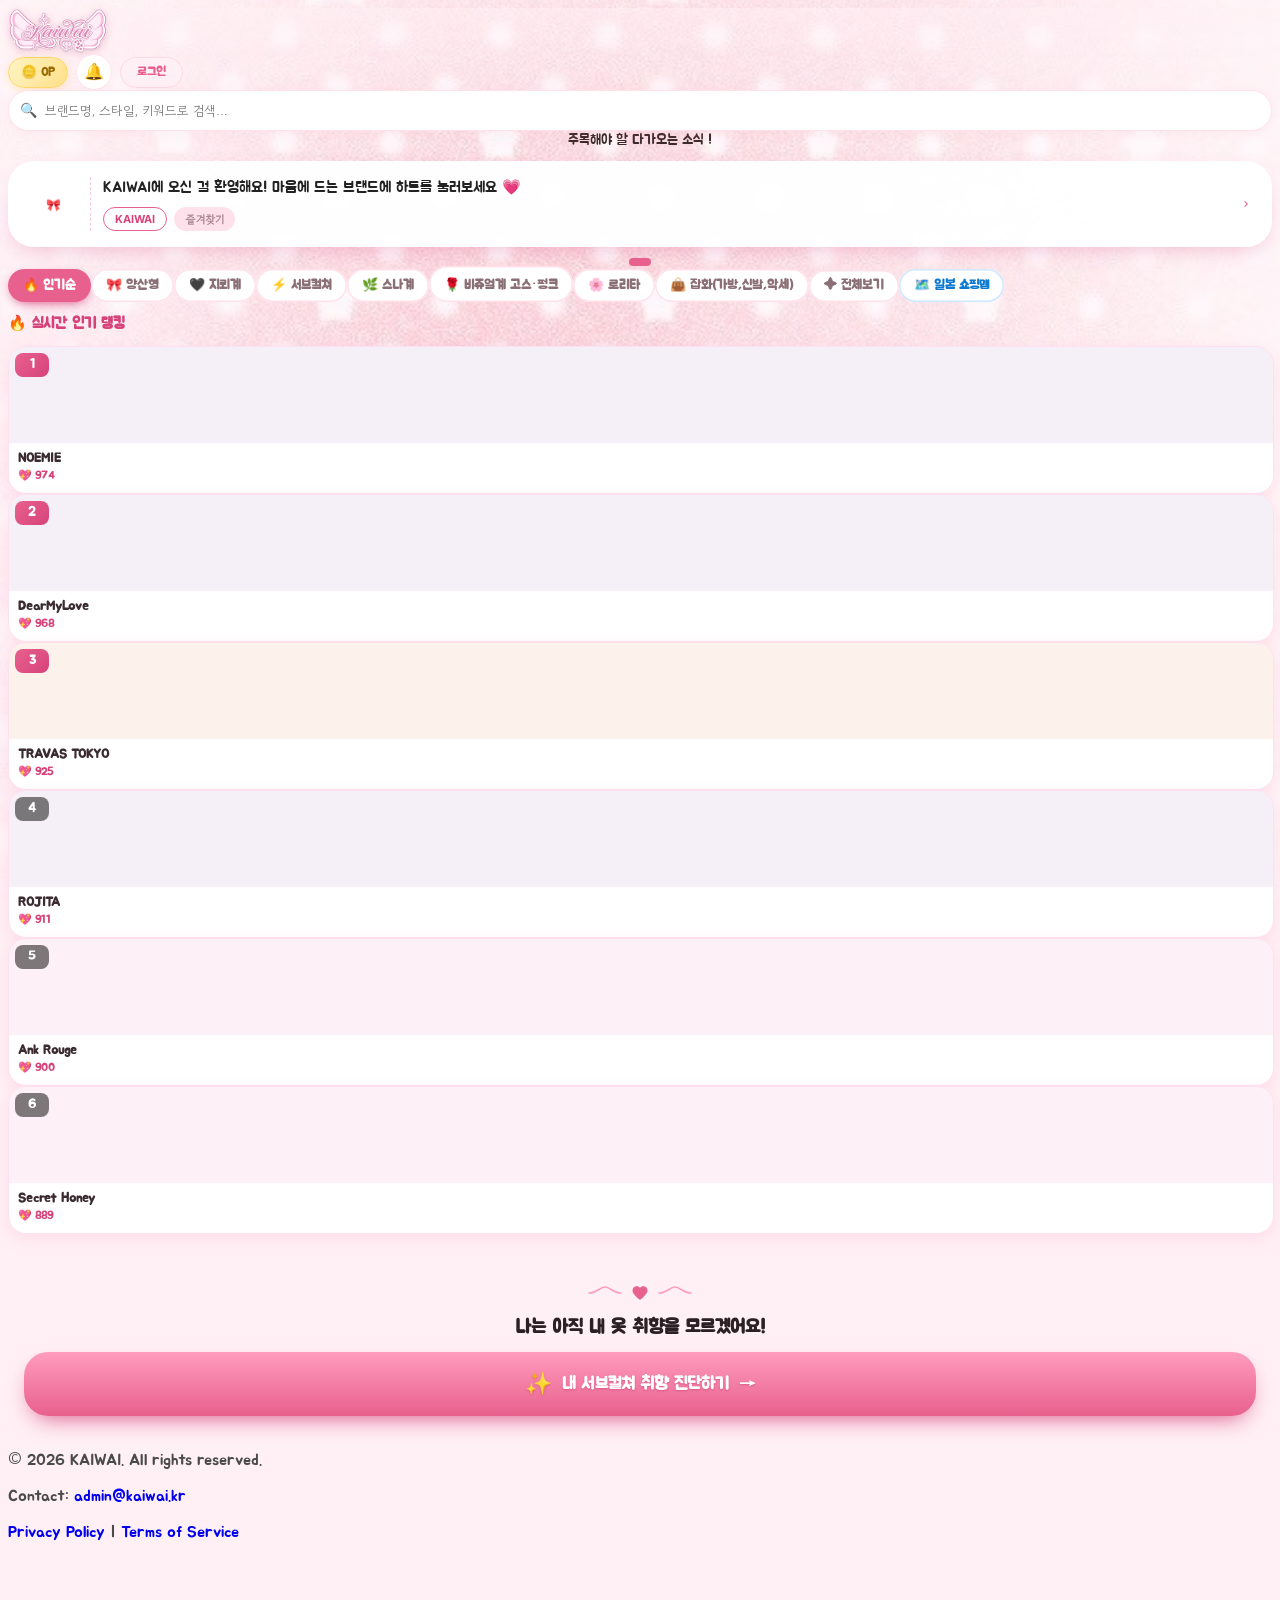
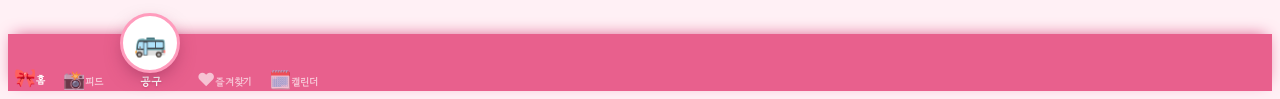
==== commit 7fb0b7aa: "feat(map): 쇼핑몰 필터 칩 확충 (도쿄 8개·오사카 6개) 매장 2개 이상 보유 주요 몰을 모두 칩으로 추가. 도쿄: 시부야109/하라주쿠/신주쿠마루이/루미네신주쿠/라포레" ====
--- a/index.html
+++ b/index.html
@@ -5489,17 +5489,21 @@
    매장 st[].mall 이 영문 표기라 한글 칩으로는 includes 매칭이 안 되던 버그 수정. */
 const MALLS_T=[
   {ko:"시부야 109",     key:"Shibuya 109"},
+  {ko:"하라주쿠",        key:"Harajuku"},
+  {ko:"신주쿠 마루이",   key:"Shinjuku Marui"},
+  {ko:"루미네 신주쿠",   key:"Lumine"},
+  {ko:"라포레 하라주쿠", key:"Laforet"},
   {ko:"마그넷",         key:"MAGNET"},
-  {ko:"라포레 하라주쿠", key:"Laforet"},
-  {ko:"루미네 신주쿠",   key:"Lumine"},
+  {ko:"오모테산도",      key:"Omotesando"},
   {ko:"이케부쿠로",      key:"Ikebukuro"},
-  {ko:"하라주쿠",        key:"Harajuku"},
 ];
 const MALLS_O=[
+  {ko:"우메다 HEP FIVE", key:"Umeda HEP FIVE"},
   {ko:"우메다 EST",      key:"Umeda EST"},
-  {ko:"우메다 HEP FIVE", key:"Umeda HEP FIVE"},
+  {ko:"한큐 우메다",     key:"Hankyu Umeda"},
   {ko:"루쿠아 오사카",   key:"LUCUA"},
   {ko:"신사이바시",      key:"Sinsaibashi"},
+  {ko:"산노미야(고베)",  key:"Sannomiya"},
 ];
 
 function drawRegionRow(){
